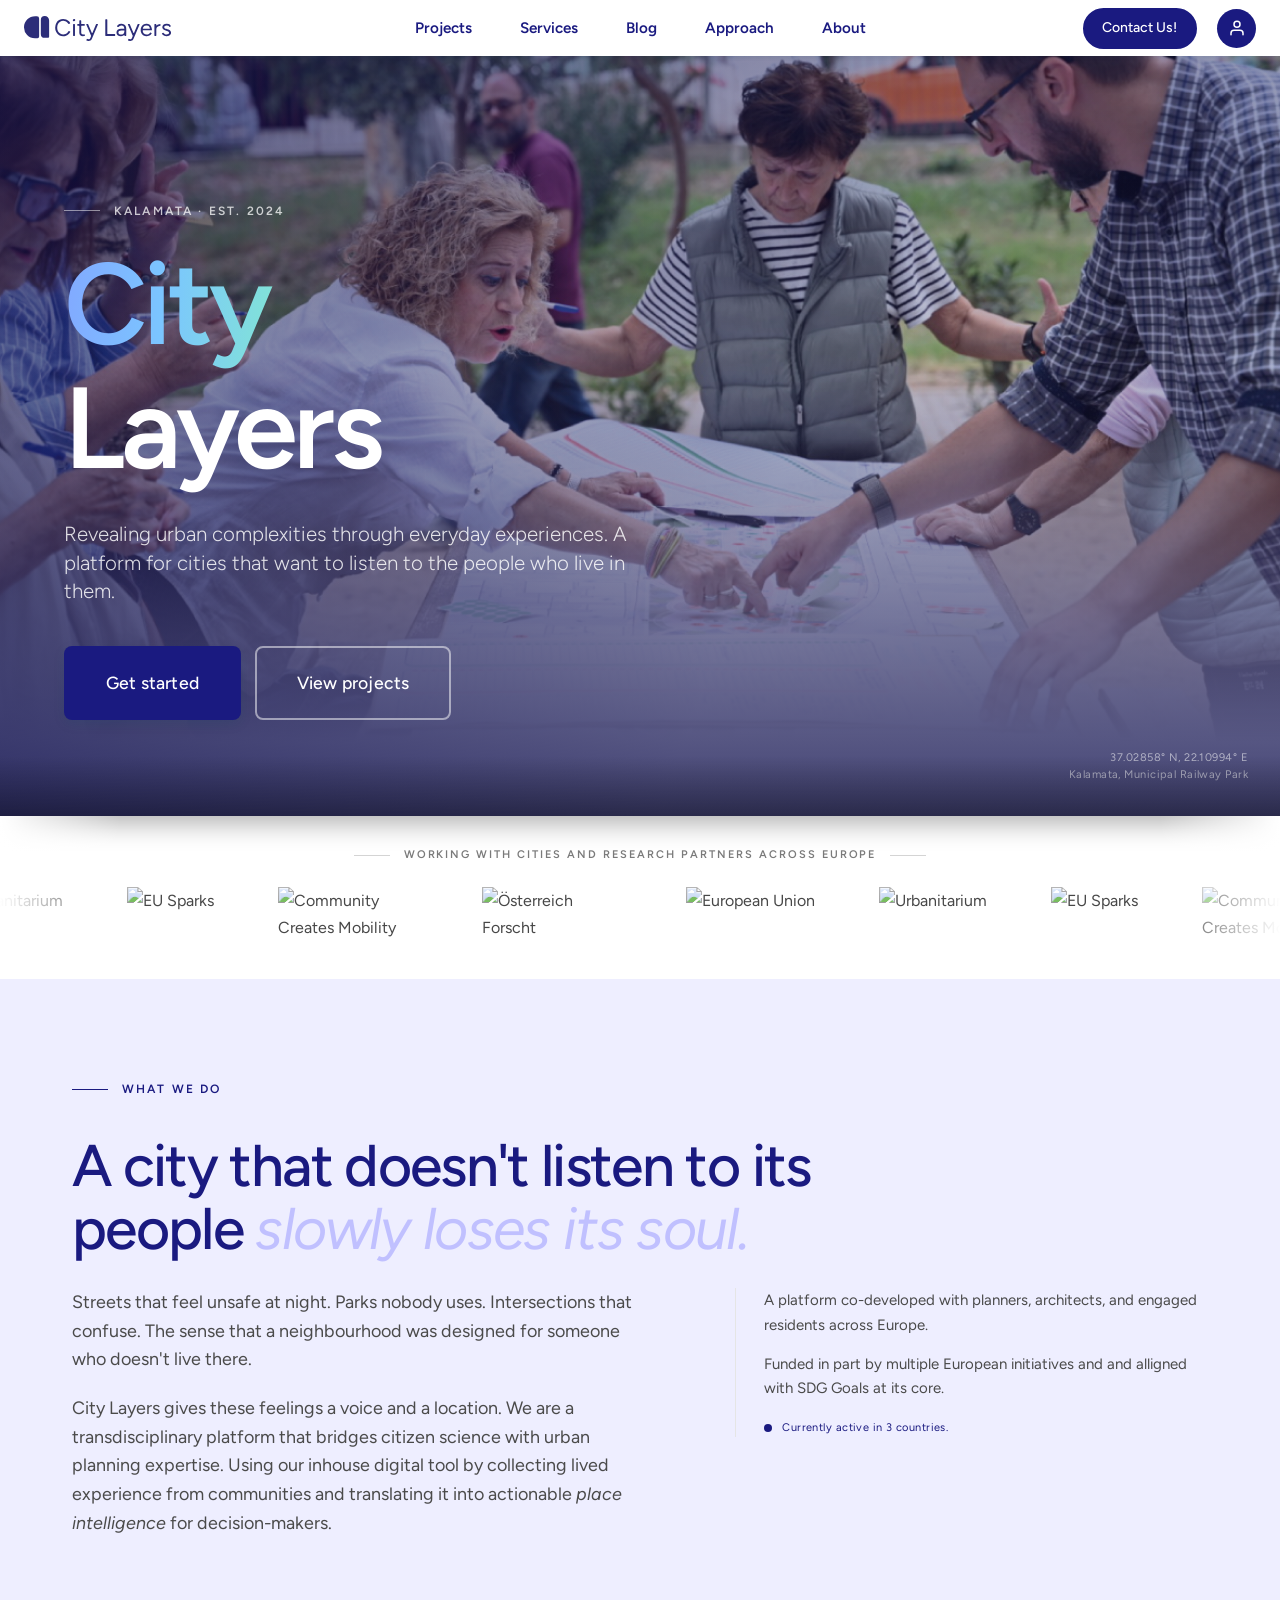
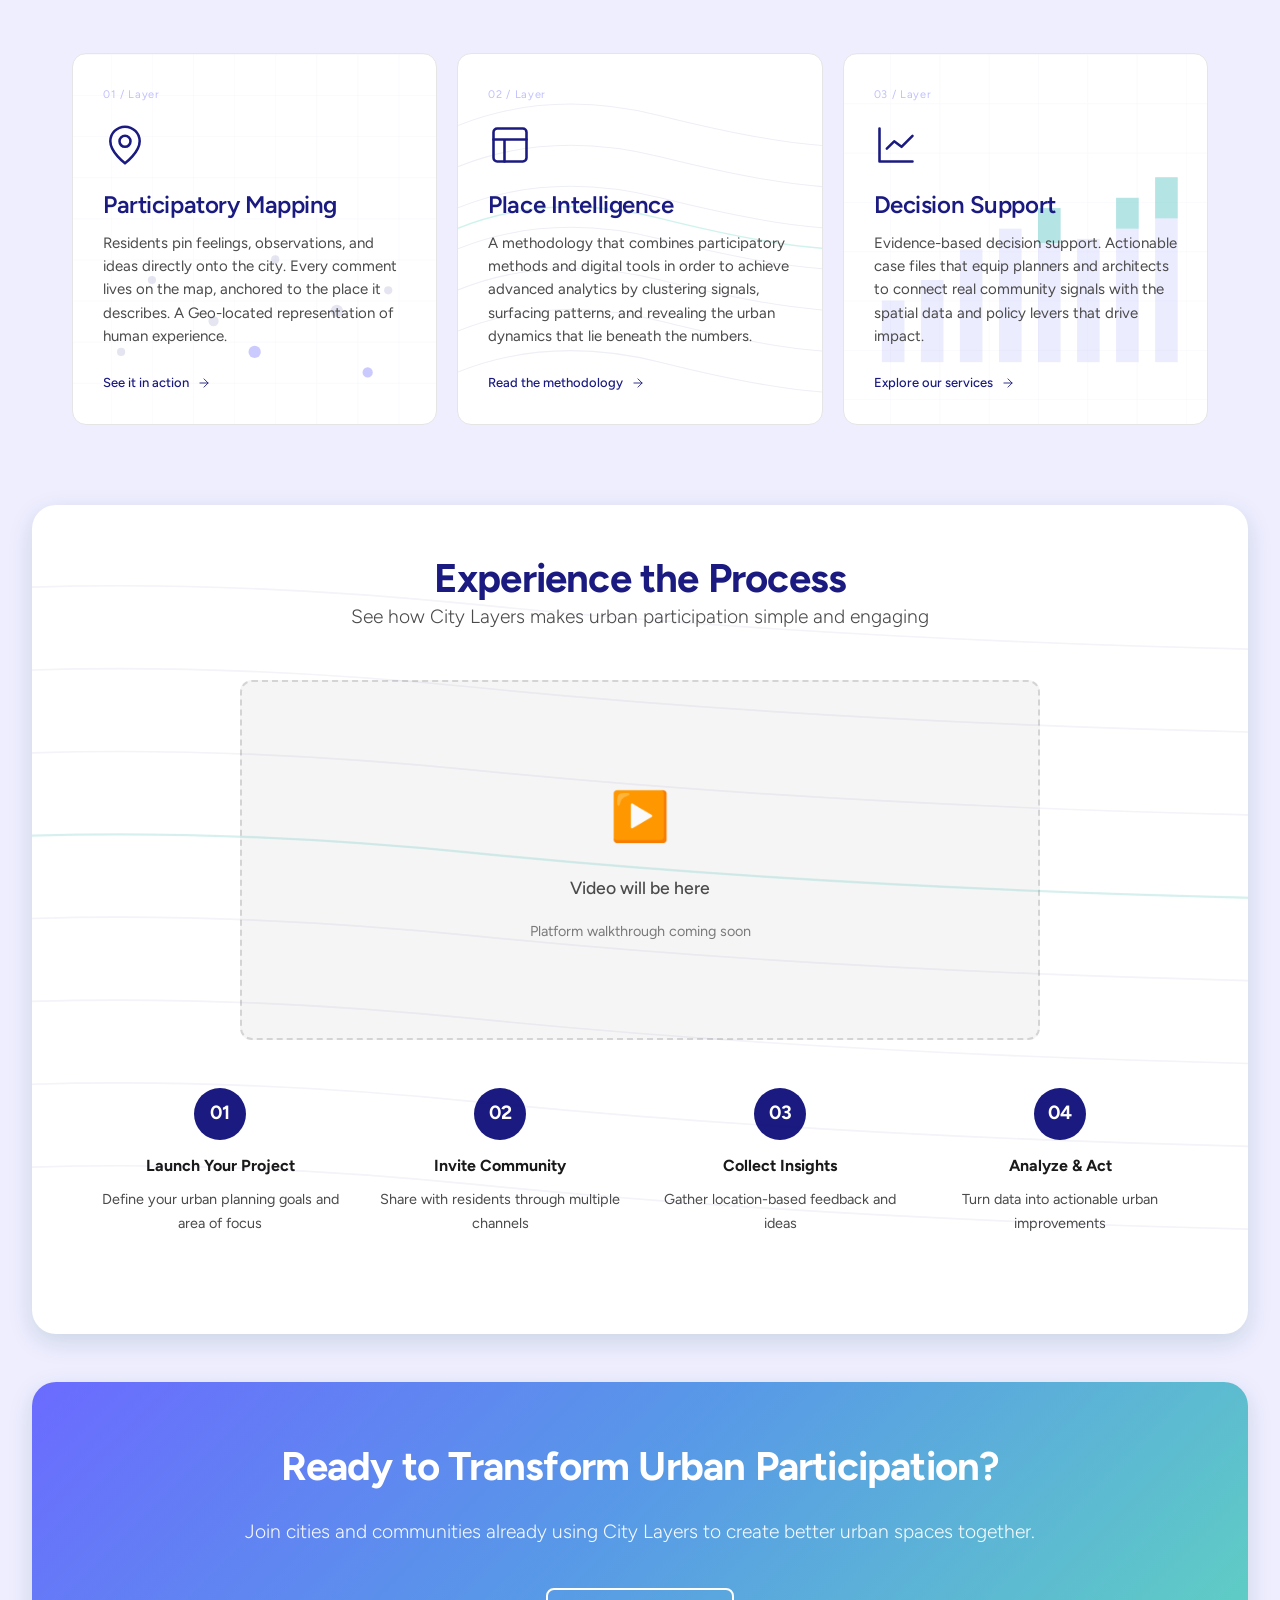
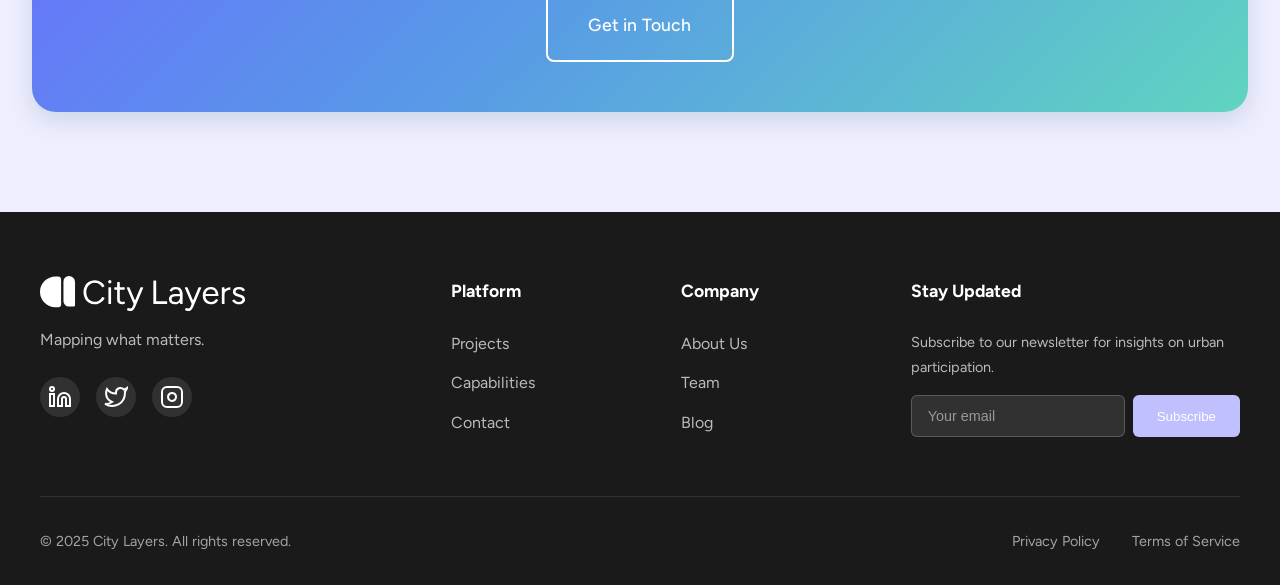
==== index.html @ f7089049 "Static build snapshot" ====
<!DOCTYPE html><html lang="en" data-astro-cid-sckkx6r4> <head><meta charset="UTF-8"><meta name="viewport" content="width=device-width, initial-scale=1.0"><title>City Layers - Inclusive Urban Participation Platform.</title><link rel="stylesheet" href="/styles.css"><link rel="stylesheet" href="/pages.css"><link href="https://fonts.googleapis.com/css2?family=Figtree:wght@300;400;500;600;700;800&family=Space+Grotesk:wght@300;400;500;600;700&display=swap" rel="stylesheet"><style>.floating-buttons[data-astro-cid-sckkx6r4]{position:fixed;top:.5rem;right:1.5rem;display:flex;gap:20px;align-items:center;z-index:1001}.floating-contact[data-astro-cid-sckkx6r4]{background:#1a1a80;color:#fff;padding:.4rem 1.1rem;border-radius:999px;font-size:.875rem;font-weight:500;text-decoration:none;border:2px solid #1A1A80;transition:all .2s ease}.floating-contact[data-astro-cid-sckkx6r4]:hover{background:#fff;color:#1a1a80;border-color:#fff;box-shadow:0 4px 15px #0000004d}.floating-login[data-astro-cid-sckkx6r4]{background:#1a1a80;color:#fff;width:39px;height:39px;border-radius:50%;text-decoration:none;border:none;transition:all .2s ease;display:flex;align-items:center;justify-content:center;font-weight:700;font-size:.75rem}.floating-login[data-astro-cid-sckkx6r4]:hover{background:#fff;color:#1a1a80;border-color:#fff;box-shadow:0 4px 15px #0000004d}
</style>
<link rel="stylesheet" href="/_astro/index@_@astro.CJyOsJvT.css"></head> <body data-astro-cid-sckkx6r4> <nav class="nav" data-astro-cid-sckkx6r4> <div class="nav-container" data-astro-cid-sckkx6r4> <a href="/" class="logo" data-astro-cid-sckkx6r4> <img src="/logo.svg" alt="City Layers" class="logo-img" data-astro-cid-sckkx6r4> </a> <ul class="nav-menu" id="navMenu" data-astro-cid-sckkx6r4> <li data-astro-cid-sckkx6r4><a href="/projects" class="nav-link " data-astro-cid-sckkx6r4>Projects</a></li> <li data-astro-cid-sckkx6r4><a href="/services" class="nav-link " data-astro-cid-sckkx6r4>Services</a></li> <li data-astro-cid-sckkx6r4><a href="/blog" class="nav-link " data-astro-cid-sckkx6r4>Blog</a></li> <li data-astro-cid-sckkx6r4><a href="/approach" class="nav-link " data-astro-cid-sckkx6r4>Approach</a></li> <li data-astro-cid-sckkx6r4><a href="/about" class="nav-link " data-astro-cid-sckkx6r4>About</a></li> </ul> <button class="nav-toggle" id="navToggle" data-astro-cid-sckkx6r4> <span data-astro-cid-sckkx6r4></span> <span data-astro-cid-sckkx6r4></span> <span data-astro-cid-sckkx6r4></span> </button> </div> </nav>  <section class="hero" id="hero" data-astro-cid-j7pv25f6> <div class="hero-image" data-astro-cid-j7pv25f6></div> <div class="container hero-content" data-astro-cid-j7pv25f6> <div class="hero-eyebrow" data-astro-cid-j7pv25f6>Kalamata · est. 2024</div> <h1 class="hero-title" data-astro-cid-j7pv25f6> <span class="rotor" data-astro-cid-j7pv25f6><span id="rotor-word" class="word" data-astro-cid-j7pv25f6>City</span></span><br data-astro-cid-j7pv25f6>
Layers
</h1> <p class="hero-subtitle" data-astro-cid-j7pv25f6>Revealing urban complexities through everyday experiences. A platform for cities that want to listen to the people who live in them.</p> <div class="hero-cta" data-astro-cid-j7pv25f6> <a href="/contact" class="btn btn-primary btn-large" data-astro-cid-j7pv25f6>Get started</a> <a href="/projects" class="btn btn-outline-light btn-large" data-astro-cid-j7pv25f6>View projects</a> </div> </div> <div class="hero-meta" data-astro-cid-j7pv25f6>
37.02858° N, 22.10994° E<br data-astro-cid-j7pv25f6>
Kalamata, Municipal Railway Park
</div> </section> <section class="partners" data-astro-cid-j7pv25f6> <div class="partner-eyebrow" data-astro-cid-j7pv25f6> <span data-astro-cid-j7pv25f6>Working with cities and research partners across Europe</span> </div> <div class="partners-rail" id="partners-rail" data-astro-cid-j7pv25f6> <img class="partner-logo" src="http://localhost:8055/assets/45be767a-5a0b-498d-b910-82ad31ec4ecc" alt="Urbanitarium" data-astro-cid-j7pv25f6><img class="partner-logo" src="http://localhost:8055/assets/c695bc08-9dfa-4fac-bb6e-caa198f8ea85" alt="EU Sparks" data-astro-cid-j7pv25f6><img class="partner-logo" src="http://localhost:8055/assets/d2e82483-9597-4d52-9862-944a1853c120" alt="Community Creates Mobility" data-astro-cid-j7pv25f6><img class="partner-logo" src="http://localhost:8055/assets/582a3b43-7574-44ae-8637-b96ba723b3f2" alt="Österreich Forscht" data-astro-cid-j7pv25f6><img class="partner-logo" src="http://localhost:8055/assets/dfc9af5e-44fe-40d9-9ceb-de7be4818f11" alt="European Union" data-astro-cid-j7pv25f6><img class="partner-logo" src="http://localhost:8055/assets/45be767a-5a0b-498d-b910-82ad31ec4ecc" alt="Urbanitarium" data-astro-cid-j7pv25f6><img class="partner-logo" src="http://localhost:8055/assets/c695bc08-9dfa-4fac-bb6e-caa198f8ea85" alt="EU Sparks" data-astro-cid-j7pv25f6><img class="partner-logo" src="http://localhost:8055/assets/d2e82483-9597-4d52-9862-944a1853c120" alt="Community Creates Mobility" data-astro-cid-j7pv25f6><img class="partner-logo" src="http://localhost:8055/assets/582a3b43-7574-44ae-8637-b96ba723b3f2" alt="Österreich Forscht" data-astro-cid-j7pv25f6><img class="partner-logo" src="http://localhost:8055/assets/dfc9af5e-44fe-40d9-9ceb-de7be4818f11" alt="European Union" data-astro-cid-j7pv25f6><img class="partner-logo" src="http://localhost:8055/assets/45be767a-5a0b-498d-b910-82ad31ec4ecc" alt="Urbanitarium" data-astro-cid-j7pv25f6><img class="partner-logo" src="http://localhost:8055/assets/c695bc08-9dfa-4fac-bb6e-caa198f8ea85" alt="EU Sparks" data-astro-cid-j7pv25f6><img class="partner-logo" src="http://localhost:8055/assets/d2e82483-9597-4d52-9862-944a1853c120" alt="Community Creates Mobility" data-astro-cid-j7pv25f6><img class="partner-logo" src="http://localhost:8055/assets/582a3b43-7574-44ae-8637-b96ba723b3f2" alt="Österreich Forscht" data-astro-cid-j7pv25f6><img class="partner-logo" src="http://localhost:8055/assets/dfc9af5e-44fe-40d9-9ceb-de7be4818f11" alt="European Union" data-astro-cid-j7pv25f6><img class="partner-logo" src="http://localhost:8055/assets/45be767a-5a0b-498d-b910-82ad31ec4ecc" alt="Urbanitarium" data-astro-cid-j7pv25f6><img class="partner-logo" src="http://localhost:8055/assets/c695bc08-9dfa-4fac-bb6e-caa198f8ea85" alt="EU Sparks" data-astro-cid-j7pv25f6><img class="partner-logo" src="http://localhost:8055/assets/d2e82483-9597-4d52-9862-944a1853c120" alt="Community Creates Mobility" data-astro-cid-j7pv25f6><img class="partner-logo" src="http://localhost:8055/assets/582a3b43-7574-44ae-8637-b96ba723b3f2" alt="Österreich Forscht" data-astro-cid-j7pv25f6><img class="partner-logo" src="http://localhost:8055/assets/dfc9af5e-44fe-40d9-9ceb-de7be4818f11" alt="European Union" data-astro-cid-j7pv25f6> </div> </section> <section class="what-we-do" data-astro-cid-j7pv25f6> <div class="container" data-astro-cid-j7pv25f6> <div class="wwd-eyebrow" data-astro-cid-j7pv25f6>What we do</div> <h2 class="wwd-headline" data-astro-cid-j7pv25f6>A city that doesn't listen to its people <em data-astro-cid-j7pv25f6>slowly loses its soul.</em></h2> <div class="wwd-grid" data-astro-cid-j7pv25f6> <div data-astro-cid-j7pv25f6> <p class="wwd-lede" data-astro-cid-j7pv25f6>Streets that feel unsafe at night. Parks nobody uses. Intersections that confuse. The sense that a neighbourhood was designed for someone who doesn't live there.</p> <p class="wwd-lede" data-astro-cid-j7pv25f6>City Layers gives these feelings a voice and a location. We are a transdisciplinary platform that bridges citizen science with urban planning expertise. Using our inhouse digital tool by collecting lived experience from communities and translating it into actionable <em data-astro-cid-j7pv25f6>place intelligence</em> for decision-makers.</p> </div> <aside class="wwd-aside" data-astro-cid-j7pv25f6> <p data-astro-cid-j7pv25f6>A platform co-developed with planners, architects, and engaged residents across Europe.</p> <p data-astro-cid-j7pv25f6>Funded in part by multiple European initiatives and and alligned with SDG Goals at its core.</p> <div class="wwd-pin-row" data-astro-cid-j7pv25f6> <span class="wwd-pin-dot" data-astro-cid-j7pv25f6></span>
Currently active in 3 countries.
</div> </aside> </div> <div class="capabilities" data-astro-cid-j7pv25f6> <article class="cap" data-astro-cid-j7pv25f6> <div class="cap-bg" data-astro-cid-j7pv25f6> <svg viewBox="0 0 360 360" preserveAspectRatio="xMidYMid slice" data-astro-cid-j7pv25f6> <defs data-astro-cid-j7pv25f6> <pattern id="cap1-grid" width="40" height="40" patternUnits="userSpaceOnUse" data-astro-cid-j7pv25f6> <path d="M 40 0 L 0 0 0 40" fill="none" stroke="rgba(26,26,128,0.06)" stroke-width="1" data-astro-cid-j7pv25f6></path> </pattern> </defs> <rect width="360" height="360" fill="url(#cap1-grid)" data-astro-cid-j7pv25f6></rect> <g fill="rgba(26,26,128,0.16)" data-astro-cid-j7pv25f6> <circle cx="80" cy="220" r="4" data-astro-cid-j7pv25f6></circle> <circle cx="140" cy="260" r="5" data-astro-cid-j7pv25f6></circle> <circle cx="200" cy="200" r="4" data-astro-cid-j7pv25f6></circle> <circle cx="260" cy="250" r="6" data-astro-cid-j7pv25f6></circle> <circle cx="310" cy="230" r="4" data-astro-cid-j7pv25f6></circle> <circle cx="50" cy="290" r="4" data-astro-cid-j7pv25f6></circle> </g> <g fill="rgba(107,107,255,0.5)" data-astro-cid-j7pv25f6> <circle cx="180" cy="290" r="6" data-astro-cid-j7pv25f6></circle> <circle cx="290" cy="310" r="5" data-astro-cid-j7pv25f6></circle> </g> </svg> </div> <div class="cap-num" data-astro-cid-j7pv25f6>01 / Layer</div> <svg class="cap-icon" viewBox="0 0 24 24" fill="none" stroke="currentColor" stroke-width="1.4" stroke-linecap="round" stroke-linejoin="round" data-astro-cid-j7pv25f6> <circle cx="12" cy="10" r="3" data-astro-cid-j7pv25f6></circle> <path d="M12 2a8 8 0 0 0-8 8c0 6 8 12 8 12s8-6 8-12a8 8 0 0 0-8-8z" data-astro-cid-j7pv25f6></path> </svg> <h3 class="cap-title" data-astro-cid-j7pv25f6>Participatory Mapping</h3> <p class="cap-body" data-astro-cid-j7pv25f6>Residents pin feelings, observations, and ideas directly onto the city. Every comment lives on the map, anchored to the place it describes. A Geo-located representation of human experience.</p> <a href="/projects" class="cap-link" data-astro-cid-j7pv25f6>See it in action
<svg viewBox="0 0 24 24" fill="none" stroke="currentColor" stroke-width="1.5" stroke-linecap="round" stroke-linejoin="round" data-astro-cid-j7pv25f6><line x1="5" y1="12" x2="19" y2="12" data-astro-cid-j7pv25f6></line><polyline points="12 5 19 12 12 19" data-astro-cid-j7pv25f6></polyline></svg> </a> </article> <article class="cap" data-astro-cid-j7pv25f6> <div class="cap-bg" data-astro-cid-j7pv25f6> <svg viewBox="0 0 360 360" preserveAspectRatio="xMidYMid slice" data-astro-cid-j7pv25f6> <g fill="none" stroke="rgba(26,26,128,0.10)" stroke-width="1" data-astro-cid-j7pv25f6> <path d="M -20 80 Q 80 30 200 60 T 380 90" data-astro-cid-j7pv25f6></path> <path d="M -20 120 Q 80 70 200 100 T 380 130" data-astro-cid-j7pv25f6></path> <path d="M -20 160 Q 80 110 200 140 T 380 170" data-astro-cid-j7pv25f6></path> <path d="M -20 200 Q 80 150 200 180 T 380 210" data-astro-cid-j7pv25f6></path> <path d="M -20 240 Q 80 190 200 220 T 380 250" data-astro-cid-j7pv25f6></path> <path d="M -20 280 Q 80 230 200 260 T 380 290" data-astro-cid-j7pv25f6></path> <path d="M -20 320 Q 80 270 200 300 T 380 330" data-astro-cid-j7pv25f6></path> </g> <g fill="none" stroke="rgba(96,212,192,0.42)" stroke-width="1.4" data-astro-cid-j7pv25f6> <path d="M -20 180 Q 80 130 200 160 T 380 190" data-astro-cid-j7pv25f6></path> </g> </svg> </div> <div class="cap-num" data-astro-cid-j7pv25f6>02 / Layer</div> <svg class="cap-icon" viewBox="0 0 24 24" fill="none" stroke="currentColor" stroke-width="1.4" stroke-linecap="round" stroke-linejoin="round" data-astro-cid-j7pv25f6> <rect x="3" y="3" width="18" height="18" rx="2" data-astro-cid-j7pv25f6></rect> <path d="M3 9h18M9 21V9" data-astro-cid-j7pv25f6></path> </svg> <h3 class="cap-title" data-astro-cid-j7pv25f6>Place Intelligence</h3> <p class="cap-body" data-astro-cid-j7pv25f6>A methodology that combines participatory methods and digital tools in order to achieve advanced analytics by clustering signals, surfacing patterns, and revealing the urban dynamics that lie beneath the numbers.</p> <a href="/approach" class="cap-link" data-astro-cid-j7pv25f6>Read the methodology
<svg viewBox="0 0 24 24" fill="none" stroke="currentColor" stroke-width="1.5" stroke-linecap="round" stroke-linejoin="round" data-astro-cid-j7pv25f6><line x1="5" y1="12" x2="19" y2="12" data-astro-cid-j7pv25f6></line><polyline points="12 5 19 12 12 19" data-astro-cid-j7pv25f6></polyline></svg> </a> </article> <article class="cap" data-astro-cid-j7pv25f6> <div class="cap-bg" data-astro-cid-j7pv25f6> <svg viewBox="0 0 360 360" preserveAspectRatio="xMidYMid slice" data-astro-cid-j7pv25f6> <defs data-astro-cid-j7pv25f6> <pattern id="cap3-grid" width="48" height="48" patternUnits="userSpaceOnUse" data-astro-cid-j7pv25f6> <path d="M 48 0 L 0 0 0 48" fill="none" stroke="rgba(26,26,128,0.06)" stroke-width="1" data-astro-cid-j7pv25f6></path> </pattern> </defs> <rect width="360" height="360" fill="url(#cap3-grid)" data-astro-cid-j7pv25f6></rect> <g fill="rgba(107,107,255,0.18)" data-astro-cid-j7pv25f6> <rect x="40" y="240" width="22" height="60" data-astro-cid-j7pv25f6></rect> <rect x="78" y="220" width="22" height="80" data-astro-cid-j7pv25f6></rect> <rect x="116" y="190" width="22" height="110" data-astro-cid-j7pv25f6></rect> <rect x="154" y="170" width="22" height="130" data-astro-cid-j7pv25f6></rect> <rect x="192" y="150" width="22" height="150" data-astro-cid-j7pv25f6></rect> <rect x="230" y="180" width="22" height="120" data-astro-cid-j7pv25f6></rect> <rect x="268" y="140" width="22" height="160" data-astro-cid-j7pv25f6></rect> <rect x="306" y="120" width="22" height="180" data-astro-cid-j7pv25f6></rect> </g> <g fill="rgba(96,212,192,0.6)" data-astro-cid-j7pv25f6> <rect x="306" y="120" width="22" height="40" data-astro-cid-j7pv25f6></rect> <rect x="268" y="140" width="22" height="30" data-astro-cid-j7pv25f6></rect> <rect x="192" y="150" width="22" height="34" data-astro-cid-j7pv25f6></rect> </g> </svg> </div> <div class="cap-num" data-astro-cid-j7pv25f6>03 / Layer</div> <svg class="cap-icon" viewBox="0 0 24 24" fill="none" stroke="currentColor" stroke-width="1.4" stroke-linecap="round" stroke-linejoin="round" data-astro-cid-j7pv25f6> <path d="M3 3v18h18" data-astro-cid-j7pv25f6></path> <polyline points="7 14 11 10 15 13 21 7" data-astro-cid-j7pv25f6></polyline> </svg> <h3 class="cap-title" data-astro-cid-j7pv25f6>Decision Support</h3> <p class="cap-body" data-astro-cid-j7pv25f6>Evidence-based decision support. Actionable case files that equip planners and architects to connect real community signals with the spatial data and policy levers that drive impact.</p> <a href="/services" class="cap-link" data-astro-cid-j7pv25f6>Explore our services
<svg viewBox="0 0 24 24" fill="none" stroke="currentColor" stroke-width="1.5" stroke-linecap="round" stroke-linejoin="round" data-astro-cid-j7pv25f6><line x1="5" y1="12" x2="19" y2="12" data-astro-cid-j7pv25f6></line><polyline points="12 5 19 12 12 19" data-astro-cid-j7pv25f6></polyline></svg> </a> </article> </div> </div> </section> <section class="demo-section" style="position: relative; overflow: hidden;" data-astro-cid-j7pv25f6> <svg style="position: absolute; inset: 0; width: 100%; height: 100%; pointer-events: none; opacity: 0.5;" viewBox="0 0 1200 500" preserveAspectRatio="xMidYMid slice" data-astro-cid-j7pv25f6> <g fill="none" stroke="rgba(26,26,128,0.10)" stroke-width="1" data-astro-cid-j7pv25f6> <path d="M -20 80 Q 200 30 500 60 T 1220 90" data-astro-cid-j7pv25f6></path> <path d="M -20 130 Q 200 80 500 110 T 1220 140" data-astro-cid-j7pv25f6></path> <path d="M -20 180 Q 200 130 500 160 T 1220 190" data-astro-cid-j7pv25f6></path> <path d="M -20 230 Q 200 180 500 210 T 1220 240" data-astro-cid-j7pv25f6></path> <path d="M -20 280 Q 200 230 500 260 T 1220 290" data-astro-cid-j7pv25f6></path> <path d="M -20 330 Q 200 280 500 310 T 1220 340" data-astro-cid-j7pv25f6></path> <path d="M -20 380 Q 200 330 500 360 T 1220 390" data-astro-cid-j7pv25f6></path> <path d="M -20 430 Q 200 380 500 410 T 1220 440" data-astro-cid-j7pv25f6></path> </g> <g fill="none" stroke="rgba(96,212,192,0.42)" stroke-width="1.4" data-astro-cid-j7pv25f6> <path d="M -20 230 Q 200 180 500 210 T 1220 240" data-astro-cid-j7pv25f6></path> </g> </svg> <div class="container" data-astro-cid-j7pv25f6> <div style="text-align: center; margin-bottom: 3rem;" data-astro-cid-j7pv25f6> <h2 class="section-title" data-astro-cid-j7pv25f6>Experience the Process</h2> <p class="section-description" data-astro-cid-j7pv25f6>See how City Layers makes urban participation simple and engaging</p> </div> <div style="
            width: 100%;
            max-width: 800px;
            margin: 0 auto 3rem;
            min-height: 360px;
            background: var(--gray-100, #f0f0f0);
            border-radius: 12px;
            display: flex;
            flex-direction: column;
            align-items: center;
            justify-content: center;
            border: 2px dashed var(--gray-300, #ccc);
            gap: 1rem;
        " data-astro-cid-j7pv25f6> <div style="font-size: 3rem;" data-astro-cid-j7pv25f6>▶️</div> <p style="font-size: 1.1rem; font-weight: 500; color: var(--text-medium, #666);" data-astro-cid-j7pv25f6>Video will be here</p> <p style="font-size: 0.9rem; color: var(--text-light, #999);" data-astro-cid-j7pv25f6>Platform walkthrough coming soon</p> </div> <div style="display: grid; grid-template-columns: repeat(4, 1fr); gap: 2rem; margin-bottom: 3rem;" data-astro-cid-j7pv25f6> <div style="text-align: center;" data-astro-cid-j7pv25f6> <div style="width: 52px; height: 52px; border-radius: 50%; background: var(--primary-color); color: white; display: flex; align-items: center; justify-content: center; font-size: 1.2rem; font-weight: 700; margin: 0 auto 0.75rem;" data-astro-cid-j7pv25f6>01</div> <strong data-astro-cid-j7pv25f6>Launch Your Project</strong> <p style="font-size: 0.9rem; margin-top: 0.5rem; color: var(--text-medium, #666);" data-astro-cid-j7pv25f6>Define your urban planning goals and area of focus</p> </div> <div style="text-align: center;" data-astro-cid-j7pv25f6> <div style="width: 52px; height: 52px; border-radius: 50%; background: var(--primary-color); color: white; display: flex; align-items: center; justify-content: center; font-size: 1.2rem; font-weight: 700; margin: 0 auto 0.75rem;" data-astro-cid-j7pv25f6>02</div> <strong data-astro-cid-j7pv25f6>Invite Community</strong> <p style="font-size: 0.9rem; margin-top: 0.5rem; color: var(--text-medium, #666);" data-astro-cid-j7pv25f6>Share with residents through multiple channels</p> </div> <div style="text-align: center;" data-astro-cid-j7pv25f6> <div style="width: 52px; height: 52px; border-radius: 50%; background: var(--primary-color); color: white; display: flex; align-items: center; justify-content: center; font-size: 1.2rem; font-weight: 700; margin: 0 auto 0.75rem;" data-astro-cid-j7pv25f6>03</div> <strong data-astro-cid-j7pv25f6>Collect Insights</strong> <p style="font-size: 0.9rem; margin-top: 0.5rem; color: var(--text-medium, #666);" data-astro-cid-j7pv25f6>Gather location-based feedback and ideas</p> </div> <div style="text-align: center;" data-astro-cid-j7pv25f6> <div style="width: 52px; height: 52px; border-radius: 50%; background: var(--primary-color); color: white; display: flex; align-items: center; justify-content: center; font-size: 1.2rem; font-weight: 700; margin: 0 auto 0.75rem;" data-astro-cid-j7pv25f6>04</div> <strong data-astro-cid-j7pv25f6>Analyze & Act</strong> <p style="font-size: 0.9rem; margin-top: 0.5rem; color: var(--text-medium, #666);" data-astro-cid-j7pv25f6>Turn data into actionable urban improvements</p> </div> </div> </div> </section> <section class="cta-section" data-astro-cid-j7pv25f6> <div class="container" data-astro-cid-j7pv25f6> <h2 data-astro-cid-j7pv25f6>Ready to Transform Urban Participation?</h2> <p data-astro-cid-j7pv25f6>Join cities and communities already using City Layers to create better urban spaces together.</p> <div class="cta-buttons" data-astro-cid-j7pv25f6> <a href="/contact" class="btn btn-outline btn-large" data-astro-cid-j7pv25f6>Get in Touch</a> </div> </div> </section>  <footer class="footer" data-astro-cid-sckkx6r4> <div class="footer-container" data-astro-cid-sckkx6r4> <div class="footer-column" data-astro-cid-sckkx6r4> <div class="footer-logo" data-astro-cid-sckkx6r4> <img src="/logo.svg" class="footer-logo-img" data-astro-cid-sckkx6r4> </div> <p class="footer-description" data-astro-cid-sckkx6r4>Mapping what matters.</p> <div class="social-links" data-astro-cid-sckkx6r4> <a href="#" class="social-link" aria-label="LinkedIn" data-astro-cid-sckkx6r4><svg width="24" height="24" viewBox="0 0 24 24" fill="none" stroke="currentColor" stroke-width="2" data-astro-cid-sckkx6r4><path d="M16 8a6 6 0 0 1 6 6v7h-4v-7a2 2 0 0 0-2-2 2 2 0 0 0-2 2v7h-4v-7a6 6 0 0 1 6-6z" data-astro-cid-sckkx6r4></path><rect x="2" y="9" width="4" height="12" data-astro-cid-sckkx6r4></rect><circle cx="4" cy="4" r="2" data-astro-cid-sckkx6r4></circle></svg></a> <a href="#" class="social-link" aria-label="Twitter" data-astro-cid-sckkx6r4><svg width="24" height="24" viewBox="0 0 24 24" fill="none" stroke="currentColor" stroke-width="2" data-astro-cid-sckkx6r4><path d="M23 3a10.9 10.9 0 0 1-3.14 1.53 4.48 4.48 0 0 0-7.86 3v1A10.66 10.66 0 0 1 3 4s-4 9 5 13a11.64 11.64 0 0 1-7 2c9 5 20 0 20-11.5a4.5 4.5 0 0 0-.08-.83A7.72 7.72 0 0 0 23 3z" data-astro-cid-sckkx6r4></path></svg></a> <a href="#" class="social-link" aria-label="Instagram" data-astro-cid-sckkx6r4><svg width="24" height="24" viewBox="0 0 24 24" fill="none" stroke="currentColor" stroke-width="2" data-astro-cid-sckkx6r4><rect x="2" y="2" width="20" height="20" rx="5" ry="5" data-astro-cid-sckkx6r4></rect><path d="M16 11.37A4 4 0 1 1 12.63 8 4 4 0 0 1 16 11.37z" data-astro-cid-sckkx6r4></path><line x1="17.5" y1="6.5" x2="17.51" y2="6.5" data-astro-cid-sckkx6r4></line></svg></a> </div> </div> <div class="footer-column" data-astro-cid-sckkx6r4> <h4 data-astro-cid-sckkx6r4>Platform</h4> <ul class="footer-links" data-astro-cid-sckkx6r4> <li data-astro-cid-sckkx6r4><a href="/projects" data-astro-cid-sckkx6r4>Projects</a></li> <li data-astro-cid-sckkx6r4><a href="/capabilities" data-astro-cid-sckkx6r4>Capabilities</a></li> <li data-astro-cid-sckkx6r4><a href="/contact" data-astro-cid-sckkx6r4>Contact</a></li> </ul> </div> <div class="footer-column" data-astro-cid-sckkx6r4> <h4 data-astro-cid-sckkx6r4>Company</h4> <ul class="footer-links" data-astro-cid-sckkx6r4> <li data-astro-cid-sckkx6r4><a href="/about" data-astro-cid-sckkx6r4>About Us</a></li> <li data-astro-cid-sckkx6r4><a href="/about#team" data-astro-cid-sckkx6r4>Team</a></li> <li data-astro-cid-sckkx6r4><a href="/blog" data-astro-cid-sckkx6r4>Blog</a></li> </ul> </div> <div class="footer-column" data-astro-cid-sckkx6r4> <h4 data-astro-cid-sckkx6r4>Stay Updated</h4> <p class="footer-newsletter-text" data-astro-cid-sckkx6r4>Subscribe to our newsletter for insights on urban participation.</p> <form class="newsletter-form" data-astro-cid-sckkx6r4> <input type="email" placeholder="Your email" class="newsletter-input" data-astro-cid-sckkx6r4> <button type="submit" class="newsletter-btn" data-astro-cid-sckkx6r4>Subscribe</button> </form> </div> </div> <div class="footer-bottom" data-astro-cid-sckkx6r4> <p data-astro-cid-sckkx6r4>&copy; 2025 City Layers. All rights reserved.</p> <div class="footer-legal" data-astro-cid-sckkx6r4> <a href="#" data-astro-cid-sckkx6r4>Privacy Policy</a> <a href="#" data-astro-cid-sckkx6r4>Terms of Service</a> </div> </div> </footer> <script src="/script.js"></script> <!-- Floating Contact Button & Login --> <div class="floating-buttons" data-astro-cid-sckkx6r4> <a href="/contact" class="floating-contact" data-astro-cid-sckkx6r4>Contact Us!</a> <a href="https://campaigns.citylayers.eu/" class="floating-login" title="Client Login" target="_blank" rel="noopener noreferrer" data-astro-cid-sckkx6r4> <svg xmlns="http://www.w3.org/2000/svg" width="18" height="18" viewBox="0 0 24 24" fill="none" stroke="currentColor" stroke-width="2" stroke-linecap="round" stroke-linejoin="round" data-astro-cid-sckkx6r4> <path d="M20 21v-2a4 4 0 0 0-4-4H8a4 4 0 0 0-4 4v2" data-astro-cid-sckkx6r4></path> <circle cx="12" cy="7" r="4" data-astro-cid-sckkx6r4></circle> </svg> </a> </div>  </body></html>  <script>
/* ── Partners marquee ───────────────────────────────────── */
window.addEventListener('load', () => {
    const rail = document.getElementById('partners-rail');
    if (!rail) return;

    const oneSet = rail.scrollWidth / 4;
    let pos = 0;
    const speed = 0.5;

    function tick() {
        pos += speed;
        if (pos >= oneSet) {
            pos = 0;
        }
        rail.style.transform = `translateX(-${pos}px)`;
        requestAnimationFrame(tick);
    }

    requestAnimationFrame(tick);
});

/* ── Rotating word ──────────────────────────────────────── */
const WORDS = ['City', 'Mobility', 'Noise', 'Safety', 'Nature', 'Experience'];
let idx = 0;

setInterval(() => {
    const el = document.getElementById('rotor-word');
    if (!el) return;

    el.classList.add('out');

    setTimeout(() => {
        idx = (idx + 1) % WORDS.length;
        el.textContent = WORDS[idx];
        el.classList.remove('out');
        el.classList.add('in');
        requestAnimationFrame(() => requestAnimationFrame(() => {
            el.classList.remove('in');
        }));
    }, 600);
}, 1800);
</script>
---- styles.css ----
:root {
    --primary-color: #1A1A80;
    --primary-light: #C0C0FF;
    --primary-dark: #1A1A80;
    --accent-teal: #60D4C0;
    --accent-orange: #E05578;
    --text-dark: #1a1a1a;
    --text-medium: #4a4a4a;
    --text-light: #7a7a7a;
    --bg-gradient-start: #EEEEFF;
    --bg-gradient-end: #EEEEFF;
    --white: #ffffff;
    --gray-50: #fafafa;
    --gray-100: #f5f5f5;
    --gray-200: #e5e5e5;
    --gray-300: #d4d4d4;
    --shadow-sm: 0 2px 4px rgba(1, 71, 81, 0.08);
    --shadow-md: 0 4px 12px rgba(1, 71, 81, 0.12);
    --shadow-lg: 0 8px 24px rgba(1, 71, 81, 0.15);
    --transition: all 0.3s cubic-bezier(0.4, 0, 0.2, 1);
    --font-figtree: 'Figtree', sans-serif;
    --font-space-grotesk: 'Space Grotesk', sans-serif;
}

* {
    margin: 0;
    padding: 0;
    box-sizing: border-box;
}

html {
    scroll-behavior: smooth;
}

body {
    font-family: var(--font-figtree), var(--font-space-grotesk), sans-serif;
    color: var(--text-dark);
    line-height: 1.7;
    background: linear-gradient(135deg, var(--bg-gradient-start) 0%, var(--bg-gradient-end) 100%);
    min-height: 100vh;
    overflow-x: hidden;
}

.container {
    max-width: 1200px;
    margin: 0 auto;
    padding: 0 2rem;
}

/* ── Navigation ─────────────────────────────────────────── */
.nav {
    position: sticky;
    top: 0;
    width: 100%;
    height: 56px;
    background: #ffffff;
    z-index: 50;
    box-shadow: 0 2px 8px rgba(0, 0, 0, 0.2);
    display: flex;
    align-items: center;
}

.nav-container {
    width: 100%;
    padding: 0 1.5rem;
    display: flex;
    align-items: center;
    justify-content: space-between;
    position: relative;
}

.logo {
    display: flex;
    align-items: center;
    gap: 0.50rem;
    text-decoration: none;
    color: var(--text-dark);
    font-weight: 500;
    font-size: 1.25rem;
    transition: var(--transition);
}

.logo-img {
    height: 25px;
    width: auto;
}

.logo-text {
    font-family: var(--font-figtree);
    letter-spacing: -0.02em;
}

.logo:hover {
    color: var(--primary-color);
}

.nav-menu {
    position: absolute;
    left: 50%;
    transform: translateX(-50%);
    display: flex;
    list-style: none;
    gap: 3rem;
    align-items: center;
}

.nav-link {
    font-size: 0.95rem;
    font-weight: 600;
    color: #1A1A80;
    text-decoration: none;
    transition: color 0.2s ease;
    position: relative;
}

.nav-link::after {
    content: '';
    position: absolute;
    bottom: -5px;
    left: 0;
    width: 0;
    height: 2px;
    background: #1A1A80;
    transition: width 0.3s ease;
}

.nav-link:hover {
    color: #1A1A80;
}

.nav-link:hover::after {
    width: 100%;
}

.nav-link.active {
    color: #1A1A80;
    font-weight: 600;
    text-decoration: none;
}

.nav-link.active::after {
    width: 100%;
}

.nav-toggle {
    display: none;
    flex-direction: column;
    gap: 4px;
    background: none;
    border: none;
    cursor: pointer;
    padding: 0.5rem;
}

.nav-toggle span {
    width: 25px;
    height: 2px;
    background: var(--text-dark);
    transition: var(--transition);
}

/* ── Hero (base — overridden in index.astro for homepage) ── */
.hero {
    padding: 60px 2rem 60px;
    min-height: 70vh;
    position: relative;
    width: 100%;
    display: flex;
    align-items: center;
}

.hero-title {
    font-family: var(--font-figtree);
    font-size: 6rem;
    line-height: 1.15;
    color: var(--text-medium);
    margin-bottom: 1.8rem;
    letter-spacing: -0.03em;
}

.hero-subtitle {
    font-size: 1.3rem;
    color: var(--text-medium);
    margin-bottom: 2.5rem;
    font-weight: 300;
    line-height: 1.6;
    max-width: 540px;
}

.hero-cta {
    display: flex;
    gap: 1rem;
    flex-wrap: wrap;
}

/* ── Buttons ─────────────────────────────────────────────── */
.btn {
    display: inline-block;
    padding: 1rem 2rem;
    text-decoration: none;
    border-radius: 8px;
    font-weight: 500;
    font-size: 1rem;
    transition: var(--transition);
    border: 2px solid transparent;
    cursor: pointer;
    letter-spacing: 0.01em;
}

.btn-primary {
    background: var(--primary-color);
    color: var(--white);
    box-shadow: var(--shadow-md);
}

.btn-primary:hover {
    background: var(--primary-dark);
    transform: translateY(-2px);
    box-shadow: var(--shadow-lg);
}

.btn-secondary {
    background: transparent;
    color: var(--primary-color);
    border-color: var(--primary-color);
}

.btn-secondary:hover {
    background: var(--primary-color);
    color: var(--white);
}

.btn-outline {
    background: transparent;
    color: var(--white);
    border-color: var(--white);
}

.btn-outline:hover {
    background: var(--white);
    color: var(--primary-color);
}

.btn-large {
    padding: 1.25rem 2.5rem;
    font-size: 1.1rem;
}

/* ── Sections ────────────────────────────────────────────── */
section {
    padding: 50px 2rem;
}

.section-header {
    text-align: center;
    max-width: 800px;
    margin: 0 auto 4rem;
}

.section-title {
    font-family: var(--font-figtree);
    font-size: 2.5rem;
    margin-bottom: 0.1rem;
    color: var(--primary-color);
    letter-spacing: -0.02em;
    line-height: 1.15;
}

.section-description {
    font-size: 1.2rem;
    color: var(--text-medium);
    font-weight: 250;
    line-height: 1.5;
}

/* ── What We Do ──────────────────────────────────────────── */
.what-we-do {
    padding: 100px 2rem 80px;
}

.wwd-eyebrow {
    font-family: var(--font-figtree);
    font-size: 12px;
    font-weight: 600;
    letter-spacing: 0.18em;
    text-transform: uppercase;
    color: var(--primary-color);
    display: flex;
    align-items: center;
    gap: 14px;
    margin-bottom: 36px;
}

.wwd-eyebrow::before {
    content: "";
    display: block;
    width: 36px;
    height: 1px;
    background: var(--primary-color);
}

.wwd-headline {
    font-family: var(--font-figtree);
    font-size: clamp(32px, 4.6vw, 60px);
    font-weight: 500;
    letter-spacing: -0.028em;
    line-height: 1.06;
    color: var(--primary-color);
    margin: 0 0 28px;
    max-width: 920px;
}

.wwd-headline em {
    font-style: italic;
    font-weight: 400;
    color: var(--primary-light);
}

.wwd-grid {
    display: grid;
    grid-template-columns: 1.2fr 1fr;
    gap: 96px;
    align-items: start;
    margin-bottom: 96px;
}

.wwd-lede {
    font-size: clamp(16px, 1.4vw, 18px);
    line-height: 1.6;
    color: var(--text-medium);
    margin: 0 0 20px;
}

.wwd-aside {
    border-left: 1px solid var(--gray-200);
    padding-left: 28px;
    font-size: 15px;
    line-height: 1.65;
    color: var(--text-medium);
}

.wwd-aside p {
    margin: 0 0 14px;
}

.wwd-pin-row {
    display: flex;
    gap: 10px;
    align-items: center;
    font-size: 11px;
    color: var(--primary-color);
    margin-top: 18px;
    letter-spacing: 0.04em;
}

.wwd-pin-dot {
    width: 8px;
    height: 8px;
    border-radius: 50%;
    background: var(--primary-color);
    flex-shrink: 0;
}

@media (max-width: 960px) {
    .wwd-grid {
        grid-template-columns: 1fr;
        gap: 36px;
        margin-bottom: 48px;
    }
}

/* ── Capability Cards ────────────────────────────────────── */
.capabilities {
    margin-top: 3rem;
    display: grid;
    grid-template-columns: repeat(3, 1fr);
    gap: 20px;
}

.cap {
    position: relative;
    background: var(--white);
    border-radius: 14px;
    padding: 32px 30px 30px;
    border: 1px solid var(--gray-200);
    overflow: hidden;
    min-height: 360px;
    display: flex;
    flex-direction: column;
    transition: transform 320ms ease, box-shadow 320ms ease;
}

.cap:hover {
    transform: translateY(-3px);
    box-shadow: 0 2px 0 rgba(26,26,128,0.04), 0 18px 36px -16px rgba(26,26,128,0.18);
}

.cap-bg {
    position: absolute;
    inset: 0;
    pointer-events: none;
    opacity: 0.7;
}

.cap-bg svg {
    width: 100%;
    height: 100%;
}

.cap-num {
    font-size: 11px;
    color: var(--primary-light);
    letter-spacing: 0.06em;
    z-index: 1;
    position: relative;
}

.cap-icon {
    width: 44px;
    height: 44px;
    margin-top: 18px;
    color: var(--primary-color);
    z-index: 1;
    position: relative;
}

.cap-title {
    font-family: var(--font-figtree);
    font-size: 24px;
    font-weight: 600;
    letter-spacing: -0.018em;
    color: var(--primary-color);
    margin: 24px 0 12px;
    line-height: 1.2;
    z-index: 1;
    position: relative;
}

.cap-body {
    font-size: 15px;
    line-height: 1.55;
    color: var(--text-medium);
    margin: 0;
    z-index: 1;
    position: relative;
    flex: 1;
}

.cap-link {
    display: inline-flex;
    align-items: center;
    gap: 8px;
    font-size: 13px;
    font-weight: 500;
    color: var(--primary-color);
    margin-top: 24px;
    z-index: 1;
    position: relative;
    transition: gap 220ms ease;
    text-decoration: none;
}

.cap:hover .cap-link {
    gap: 12px;
}

.cap-link svg {
    width: 14px;
    height: 14px;
}

@media (max-width: 960px) {
    .capabilities {
        grid-template-columns: 1fr;
    }
}

/* ── Demo Section ────────────────────────────────────────── */
.demo-section {
    background: var(--white);
    border-radius: 24px;
    margin: 0 2rem;
    box-shadow: var(--shadow-lg);
}

/* ── Feature Cards ───────────────────────────────────────── */
.features-grid {
    display: grid;
    grid-template-columns: repeat(auto-fit, minmax(300px, 1fr));
    gap: 2.5rem;
    margin-top: 4rem;
}

.feature-card {
    background: var(--white);
    padding: 2.5rem;
    border-radius: 12px;
    box-shadow: var(--shadow-sm);
    transition: var(--transition);
    position: relative;
    overflow: hidden;
}

.feature-card::before {
    content: '';
    position: absolute;
    top: 0;
    left: 0;
    width: 4px;
    height: 0;
    background: linear-gradient(180deg, rgb(107, 107, 255) 0%, rgb(88, 152, 232) 45%, rgb(96, 212, 192) 100%);
    transition: height 0.4s ease;
}

.feature-card:hover {
    transform: translateY(-5px);
    box-shadow: var(--shadow-lg);
}

.feature-card:hover::before {
    height: 100%;
}

.feature-number {
    font-family: var(--font-figtree);
    font-size: 3rem;
    color: var(--primary-color);
    opacity: 0.1;
    margin-bottom: 1rem;
    font-weight: 700;
}

.feature-card h3 {
    font-size: 1.5rem;
    margin-bottom: 1rem;
    color: var(--text-dark);
}

.feature-card p {
    color: var(--text-medium);
    line-height: 1.7;
}

/* ── CTA Section ─────────────────────────────────────────── */
.cta-section {
    background: linear-gradient(135deg, rgb(107, 107, 255) 0%, rgb(88, 152, 232) 45%, rgb(96, 212, 192) 100%);
    color: var(--white);
    text-align: center;
    border-radius: 24px;
    margin: 3rem 2rem 0;
    box-shadow: var(--shadow-lg);
}

.cta-section h2 {
    font-family: 'Figtree', sans-serif;
    font-size: 2.5rem;
    margin-bottom: 1rem;
    letter-spacing: -0.02em;
}

.cta-section p {
    font-size: 1.2rem;
    margin-bottom: 2.5rem;
    opacity: 0.95;
    font-weight: 300;
}

.cta-buttons {
    display: flex;
    gap: 1rem;
    justify-content: center;
    flex-wrap: wrap;
}

/* ── Footer ──────────────────────────────────────────────── */
.footer {
    background: var(--text-dark);
    color: var(--white);
    padding: 4rem 2rem 2rem;
    margin-top: 100px;
}

.footer-container {
    max-width: 1200px;
    margin: 0 auto;
    display: grid;
    grid-template-columns: 2fr 1fr 1fr 1.5fr;
    gap: 3rem;
    margin-bottom: 3rem;
}

.footer-logo {
    display: flex;
    align-items: center;
    gap: 0.75rem;
    margin-bottom: 1rem;
    font-size: 1.25rem;
    font-weight: 600;
}

.footer-logo-img {
    height: 35px;
    filter: brightness(0) invert(1);
}

.footer-description {
    color: rgba(255, 255, 255, 0.7);
    margin-bottom: 1.5rem;
    line-height: 1.6;
}

.social-links {
    display: flex;
    gap: 1rem;
}

.social-link {
    width: 40px;
    height: 40px;
    border-radius: 50%;
    background: rgba(255, 255, 255, 0.1);
    display: flex;
    align-items: center;
    justify-content: center;
    color: var(--white);
    transition: var(--transition);
}

.social-link:hover {
    background: var(--primary-light);
    transform: translateY(-3px);
}

.footer-column h4 {
    margin-bottom: 1.5rem;
    font-size: 1.1rem;
}

.footer-links {
    list-style: none;
}

.footer-links li {
    margin-bottom: 0.75rem;
}

.footer-links a {
    color: rgba(255, 255, 255, 0.7);
    text-decoration: none;
    transition: var(--transition);
}

.footer-links a:hover {
    color: var(--white);
    padding-left: 5px;
}

.footer-newsletter-text {
    color: rgba(255, 255, 255, 0.7);
    font-size: 0.9rem;
    margin-bottom: 1rem;
}

.newsletter-form {
    display: flex;
    gap: 0.5rem;
}

.newsletter-input {
    flex: 1;
    padding: 0.75rem 1rem;
    border: 1px solid rgba(255, 255, 255, 0.2);
    background: rgba(255, 255, 255, 0.1);
    color: var(--white);
    border-radius: 6px;
    font-size: 0.9rem;
}

.newsletter-input::placeholder {
    color: rgba(255, 255, 255, 0.5);
}

.newsletter-btn {
    padding: 0.75rem 1.5rem;
    background: var(--primary-light);
    color: var(--white);
    border: none;
    border-radius: 6px;
    cursor: pointer;
    font-weight: 500;
    transition: var(--transition);
}

.newsletter-btn:hover {
    background: var(--accent-teal);
}

.footer-bottom {
    max-width: 1200px;
    margin: 0 auto;
    padding-top: 2rem;
    border-top: 1px solid rgba(255, 255, 255, 0.1);
    display: flex;
    justify-content: space-between;
    align-items: center;
    color: rgba(255, 255, 255, 0.6);
    font-size: 0.9rem;
}

.footer-legal {
    display: flex;
    gap: 2rem;
}

.footer-legal a {
    color: rgba(255, 255, 255, 0.6);
    text-decoration: none;
    transition: var(--transition);
}

.footer-legal a:hover {
    color: var(--white);
}

/* ── Animations ──────────────────────────────────────────── */
@keyframes fadeInUp {
    from {
        opacity: 0;
        transform: translateY(30px);
    }
    to {
        opacity: 1;
        transform: translateY(0);
    }
}

/* ── Responsive ──────────────────────────────────────────── */
@media (max-width: 1024px) {
    .hero {
        padding: 80px 2rem 60px;
    }

    .footer-container {
        grid-template-columns: 1fr 1fr;
    }
}

@media (max-width: 768px) {
    .nav-menu {
        position: fixed;
        left: -100%;
        top: 70px;
        flex-direction: column;
        background: var(--white);
        width: 100%;
        text-align: center;
        transition: 0.3s;
        box-shadow: var(--shadow-lg);
        padding: 2rem 0;
        align-items: stretch;
        gap: 0;
    }

    .nav-menu.active {
        left: 0;
    }

    .nav-link {
        padding: 1rem 2rem;
        display: block;
    }

    .nav-toggle {
        display: flex;
    }

    .hero-title {
        font-size: 2.5rem;
    }

    .hero-subtitle {
        font-size: 1.1rem;
    }

    .section-title {
        font-size: 2.25rem;
    }

    .features-grid {
        grid-template-columns: 1fr;
    }

    .what-we-do-inner {
        grid-template-columns: 1fr;
        gap: 2rem;
    }

    .footer-container {
        grid-template-columns: 1fr;
    }

    .footer-bottom {
        flex-direction: column;
        gap: 1rem;
        text-align: center;
    }

    .cta-buttons {
        flex-direction: column;
    }

    .btn-large {
        width: 100%;
    }
}

@media (max-width: 480px) {
    .hero-title {
        font-size: 2rem;
    }

    .section-title {
        font-size: 1.75rem;
    }

    .hero-cta {
        flex-direction: column;
    }

    .btn {
        width: 100%;
        text-align: center;
    }
}
---- pages.css ----
/* Pages Specific Styles */

/* Page Hero */
.page-hero {
    padding: 140px 2rem 80px;
    text-align: center;
    background: linear-gradient(135deg, rgba(1, 71, 81, 0.03) 0%, rgba(1, 71, 81, 0.08) 100%);
}

.page-title {
    font-family: 'Figtree', sans-serif;
    font-size: 3.5rem;
    margin-bottom: 1.5rem;
    color: var(--text-dark);
    letter-spacing: -0.03em;
    font-weight: 800;
}

.page-subtitle {
    font-size: 1.3rem;
    color: var(--text-medium);
    max-width: 800px;
    margin: 0 auto;
    font-weight: 300;
}

/* Our Story */
.our-story {
    padding: 100px 2rem;
}

.story-content {
    display: grid;
    grid-template-columns: 1fr 1fr;
    gap: 4rem;
    align-items: center;
}

.story-text p {
    margin-bottom: 1.5rem;
    color: var(--text-medium);
    font-size: 1.05rem;
    line-height: 1.8;
}

.story-image {
    border-radius: 16px;
    overflow: hidden;
    box-shadow: var(--shadow-lg);
}

.image-placeholder {
    background: linear-gradient(135deg, var(--primary-color) 0%, var(--primary-light) 100%);
    aspect-ratio: 4/3;
    display: flex;
    align-items: center;
    justify-content: center;
    color: var(--white);
    font-size: 1.1rem;
    text-align: center;
    padding: 2rem;
}

.placeholder-text {
    opacity: 0.7;
}

/* Values Section */
.values-section {
    background: var(--white);
    padding: 100px 2rem;
}

.text-center {
    text-align: center;
}

.values-grid {
    display: grid;
    grid-template-columns: repeat(auto-fit, minmax(250px, 1fr));
    gap: 2.5rem;
    margin-top: 4rem;
}

.value-card {
    text-align: center;
    padding: 2rem;
}

.value-icon {
    font-size: 3rem;
    margin-bottom: 1.5rem;
}

.value-card h3 {
    font-size: 1.3rem;
    margin-bottom: 1rem;
    color: var(--text-dark);
}

.value-card p {
    color: var(--text-medium);
    line-height: 1.7;
}

/* Team Section */
.team-section {
    padding: 100px 2rem;
}

.team-grid {
    display: grid;
    grid-template-columns: repeat(auto-fit, minmax(280px, 1fr));
    gap: 3rem;
    margin-top: 4rem;
}

.team-member {
    background: var(--white);
    border-radius: 12px;
    padding: 2rem;
    text-align: center;
    box-shadow: var(--shadow-sm);
    transition: var(--transition);
}

.team-member:hover {
    transform: translateY(-5px);
    box-shadow: var(--shadow-lg);
}

.member-photo {
    margin-bottom: 1.5rem;
}

.photo-placeholder {
    width: 150px;
    height: 150px;
    border-radius: 50%;
    background: linear-gradient(135deg, var(--primary-color) 0%, var(--primary-light) 100%);
    margin: 0 auto;
    display: flex;
    align-items: center;
    justify-content: center;
    color: var(--white);
    font-weight: 500;
}

.member-name {
    font-size: 1.3rem;
    margin-bottom: 0.5rem;
    color: var(--text-dark);
}

.member-role {
    color: var(--primary-color);
    font-weight: 600;
    margin-bottom: 1rem;
    font-size: 0.95rem;
}

.member-bio {
    color: var(--text-medium);
    font-size: 0.95rem;
    line-height: 1.6;
    margin-bottom: 1.5rem;
}

.member-social {
    display: flex;
    gap: 0.75rem;
    justify-content: center;
}

.social-icon {
    width: 36px;
    height: 36px;
    border-radius: 50%;
    background: var(--gray-100);
    display: flex;
    align-items: center;
    justify-content: center;
    color: var(--text-medium);
    text-decoration: none;
    font-weight: 600;
    font-size: 0.85rem;
    transition: var(--transition);
}

.social-icon:hover {
    background: var(--primary-color);
    color: var(--white);
}

/* Projects Page */
.projects-filters {
    display: flex;
    gap: 1rem;
    justify-content: center;
    flex-wrap: wrap;
    margin-bottom: 3rem;
}

.filter-btn {
    padding: 0.75rem 1.5rem;
    background: var(--white);
    border: 2px solid var(--gray-200);
    border-radius: 8px;
    color: var(--text-medium);
    cursor: pointer;
    transition: var(--transition);
    font-weight: 500;
}

.filter-btn:hover,
.filter-btn.active {
    background: var(--primary-color);
    color: var(--white);
    border-color: var(--primary-color);
}

.projects-grid {
    display: grid;
    grid-template-columns: repeat(auto-fill, minmax(350px, 1fr));
    gap: 2.5rem;
    margin-top: 3rem;
}

.project-card {
    background: var(--white);
    border-radius: 12px;
    overflow: hidden;
    box-shadow: var(--shadow-sm);
    transition: var(--transition);
    cursor: pointer;
}

.project-card:hover {
    transform: translateY(-5px);
    box-shadow: var(--shadow-lg);
}

.project-image {
    height: 240px;
    background: linear-gradient(135deg, var(--primary-color) 0%, var(--primary-light) 100%);
    display: flex;
    align-items: center;
    justify-content: center;
    color: var(--white);
    font-size: 1rem;
}

.project-content {
    padding: 2rem;
}

.project-meta {
    display: flex;
    gap: 1rem;
    margin-bottom: 1rem;
    font-size: 0.85rem;
}

.project-tag {
    color: var(--primary-color);
    background: rgba(1, 71, 81, 0.1);
    padding: 0.25rem 0.75rem;
    border-radius: 4px;
    font-weight: 500;
}

.project-title {
    font-size: 1.5rem;
    margin-bottom: 0.75rem;
    color: var(--text-dark);
}

.project-description {
    color: var(--text-medium);
    line-height: 1.6;
    margin-bottom: 1rem;
}

.project-stats {
    display: flex;
    gap: 2rem;
    padding-top: 1rem;
    border-top: 1px solid var(--gray-200);
    font-size: 0.9rem;
}

.stat-item {
    display: flex;
    flex-direction: column;
}

.stat-value {
    font-weight: 600;
    color: var(--primary-color);
    font-size: 1.25rem;
}

.stat-label {
    color: var(--text-light);
    font-size: 0.85rem;
}

/* Blog Page */
.blog-hero {
    padding: 140px 2rem 60px;
    text-align: center;
}

.blog-grid {
    display: grid;
    grid-template-columns: 2fr 1fr;
    gap: 3rem;
    margin-top: 3rem;
}

.blog-main {
    display: flex;
    flex-direction: column;
    gap: 2.5rem;
}

.blog-article {
    background: var(--white);
    border-radius: 12px;
    overflow: hidden;
    box-shadow: var(--shadow-sm);
    transition: var(--transition);
}

.blog-article:hover {
    box-shadow: var(--shadow-md);
}

.article-image {
    height: 280px;
    background: linear-gradient(135deg, var(--primary-color) 0%, var(--primary-light) 100%);
    display: flex;
    align-items: center;
    justify-content: center;
    color: var(--white);
}

.article-content {
    padding: 2rem;
}

.article-meta {
    display: flex;
    gap: 1.5rem;
    margin-bottom: 1rem;
    font-size: 0.9rem;
    color: var(--text-light);
}

.article-title {
    font-size: 1.75rem;
    margin-bottom: 1rem;
    color: var(--text-dark);
}

.article-title a {
    text-decoration: none;
    color: inherit;
    transition: var(--transition);
}

.article-title a:hover {
    color: var(--primary-color);
}

.article-excerpt {
    color: var(--text-medium);
    line-height: 1.7;
    margin-bottom: 1.5rem;
}

.read-more {
    color: var(--primary-color);
    text-decoration: none;
    font-weight: 500;
    display: inline-flex;
    align-items: center;
    gap: 0.5rem;
    transition: var(--transition);
}

.read-more:hover {
    gap: 0.75rem;
}

/* Sidebar */
.blog-sidebar {
    position: sticky;
    top: 100px;
    height: fit-content;
}

.sidebar-widget {
    background: var(--white);
    padding: 2rem;
    border-radius: 12px;
    margin-bottom: 2rem;
    box-shadow: var(--shadow-sm);
}

.widget-title {
    font-size: 1.25rem;
    margin-bottom: 1.5rem;
    color: var(--text-dark);
}

.glossary-list {
    list-style: none;
}

.glossary-list li {
    padding: 0.75rem 0;
    border-bottom: 1px solid var(--gray-200);
}

.glossary-list li:last-child {
    border-bottom: none;
}

.glossary-term {
    font-weight: 600;
    color: var(--primary-color);
    display: block;
    margin-bottom: 0.25rem;
}

.glossary-definition {
    font-size: 0.9rem;
    color: var(--text-medium);
    line-height: 1.5;
}

.category-list {
    list-style: none;
}

.category-list li {
    margin-bottom: 0.75rem;
}

.category-list a {
    text-decoration: none;
    color: var(--text-medium);
    display: flex;
    justify-content: space-between;
    align-items: center;
    transition: var(--transition);
}

.category-list a:hover {
    color: var(--primary-color);
    padding-left: 5px;
}

.category-count {
    background: var(--gray-100);
    color: var(--text-medium);
    padding: 0.25rem 0.5rem;
    border-radius: 4px;
    font-size: 0.85rem;
}

/* Pricing Page */
.pricing-grid {
    display: grid;
    grid-template-columns: repeat(auto-fit, minmax(320px, 1fr));
    gap: 2rem;
    margin-top: 4rem;
}

.pricing-card {
    background: var(--white);
    border-radius: 16px;
    padding: 3rem 2rem;
    box-shadow: var(--shadow-md);
    transition: var(--transition);
    position: relative;
}

.pricing-card.featured {
    border: 3px solid var(--primary-color);
    transform: scale(1.05);
}

.pricing-card.featured::before {
    content: 'Most Popular';
    position: absolute;
    top: -15px;
    left: 50%;
    transform: translateX(-50%);
    background: var(--primary-color);
    color: var(--white);
    padding: 0.5rem 1.5rem;
    border-radius: 20px;
    font-size: 0.85rem;
    font-weight: 600;
}

.pricing-card:hover {
    transform: translateY(-5px);
    box-shadow: var(--shadow-lg);
}

.pricing-card.featured:hover {
    transform: translateY(-5px) scale(1.05);
}

.plan-name {
    font-size: 1.5rem;
    margin-bottom: 0.5rem;
    color: var(--text-dark);
    font-weight: 600;
}

.plan-description {
    color: var(--text-medium);
    margin-bottom: 2rem;
    font-size: 0.95rem;
}

.plan-price {
    font-size: 3rem;
    font-weight: 700;
    color: var(--primary-color);
    margin-bottom: 0.5rem;
}

.plan-price-small {
    font-size: 1rem;
    color: var(--text-light);
    font-weight: 400;
}

.plan-period {
    color: var(--text-light);
    margin-bottom: 2rem;
    display: block;
}

.plan-features {
    list-style: none;
    margin-bottom: 2rem;
}

.plan-features li {
    padding: 0.75rem 0;
    display: flex;
    align-items: flex-start;
    gap: 0.75rem;
    color: var(--text-medium);
}

.plan-features li::before {
    content: '✓';
    color: var(--primary-color);
    font-weight: bold;
    font-size: 1.2rem;
    flex-shrink: 0;
}

.plan-cta {
    width: 100%;
}

/* Contact Page */
.contact-section {
    padding: 100px 2rem;
}

.contact-container {
    display: grid;
    grid-template-columns: 1fr 1fr;
    gap: 4rem;
    max-width: 1200px;
    margin: 0 auto;
}

.contact-info h2 {
    font-size: 2rem;
    margin-bottom: 1.5rem;
    color: var(--text-dark);
}

.contact-info p {
    color: var(--text-medium);
    margin-bottom: 2rem;
    line-height: 1.7;
    font-size: 1.05rem;
}

.contact-details {
    display: flex;
    flex-direction: column;
    gap: 1.5rem;
}

.contact-item {
    display: flex;
    align-items: flex-start;
    gap: 1rem;
}

.contact-icon {
    width: 48px;
    height: 48px;
    background: var(--primary-color);
    color: var(--white);
    border-radius: 50%;
    display: flex;
    align-items: center;
    justify-content: center;
    font-size: 1.25rem;
    flex-shrink: 0;
}

.contact-item-content h3 {
    font-size: 1.1rem;
    margin-bottom: 0.25rem;
    color: var(--text-dark);
}

.contact-item-content p {
    margin: 0;
    font-size: 0.95rem;
}

.contact-item-content a {
    color: var(--primary-color);
    text-decoration: none;
    transition: var(--transition);
}

.contact-item-content a:hover {
    text-decoration: underline;
}

.contact-form-container {
    background: var(--white);
    padding: 3rem;
    border-radius: 16px;
    box-shadow: var(--shadow-lg);
}

.contact-form {
    display: flex;
    flex-direction: column;
    gap: 1.5rem;
}

.form-group {
    display: flex;
    flex-direction: column;
    gap: 0.5rem;
}

.form-group label {
    font-weight: 500;
    color: var(--text-dark);
    font-size: 0.95rem;
}

.form-group input,
.form-group textarea,
.form-group select {
    padding: 1rem;
    border: 2px solid var(--gray-200);
    border-radius: 8px;
    font-family: inherit;
    font-size: 1rem;
    transition: var(--transition);
    background: var(--white);
}

.form-group input:focus,
.form-group textarea:focus,
.form-group select:focus {
    outline: none;
    border-color: var(--primary-color);
}

.form-group textarea {
    resize: vertical;
    min-height: 150px;
}

.form-submit {
    margin-top: 1rem;
}

/* Responsive */
@media (max-width: 1024px) {
    .story-content,
    .contact-container {
        grid-template-columns: 1fr;
    }

    .blog-grid {
        grid-template-columns: 1fr;
    }

    .blog-sidebar {
        position: static;
    }

    .pricing-card.featured {
        transform: scale(1);
    }

    .pricing-card.featured:hover {
        transform: translateY(-5px) scale(1);
    }
}

@media (max-width: 768px) {
    .page-title {
        font-size: 2.5rem;
    }

    .page-subtitle {
        font-size: 1.1rem;
    }

    .projects-grid {
        grid-template-columns: 1fr;
    }

    .pricing-grid {
        grid-template-columns: 1fr;
    }

    .contact-form-container {
        padding: 2rem;
    }
}
---- _astro/index@_@astro.CJyOsJvT.css ----
.hero[data-astro-cid-j7pv25f6]{position:relative;min-height:760px;color:#fff;overflow:hidden;display:flex;align-items:flex-end;padding-bottom:96px;padding-top:140px;z-index:1;box-shadow:0 8px 24px #0000004d}.hero-image[data-astro-cid-j7pv25f6]{position:absolute;inset:0;z-index:0;background-image:url(/CL-Hero%20Image.png);background-size:cover;background-position:center;background-repeat:no-repeat}.hero[data-astro-cid-j7pv25f6]:after{content:"";position:absolute;bottom:0;left:0;right:0;height:60px;background:linear-gradient(to bottom,transparent,rgba(0,0,0,.35));pointer-events:none;z-index:2}.hero-image[data-astro-cid-j7pv25f6]:after{content:"";position:absolute;inset:0;background:linear-gradient(180deg,#0e0e4d66,#0e0e4d33 40%,#0e0e4dc7),linear-gradient(110deg,#0e0e4d8c,#0e0e4d0d 60%);pointer-events:none}.hero-content[data-astro-cid-j7pv25f6]{position:relative;z-index:1;max-width:920px;margin-left:0;margin-right:auto;text-align:left}.hero-eyebrow[data-astro-cid-j7pv25f6]{font-family:Figtree,sans-serif;font-size:12px;font-weight:600;letter-spacing:.18em;text-transform:uppercase;color:#ffffffbf;display:flex;align-items:center;gap:14px;margin-bottom:28px}.hero-eyebrow[data-astro-cid-j7pv25f6]:before{content:"";display:block;width:36px;height:1px;background:#ffffff80}.hero-title[data-astro-cid-j7pv25f6]{font-family:Figtree,sans-serif;font-size:clamp(48px,9vw,128px);font-weight:600;letter-spacing:-.034em;line-height:.96;color:#fff;margin:0;overflow:visible}.rotor[data-astro-cid-j7pv25f6]{display:inline-block;position:relative;white-space:nowrap}.word[data-astro-cid-j7pv25f6]{display:inline-block;background:linear-gradient(95deg,#82a8ff,#7bc5ff 45%,#82e6d3);-webkit-background-clip:text;-webkit-text-fill-color:transparent;background-clip:text;padding-bottom:.12em;padding-right:.1em;transition:opacity .6s ease,transform .6s ease,filter .6s ease;will-change:opacity,transform}.word[data-astro-cid-j7pv25f6].out{opacity:0;transform:translateY(-12px);filter:blur(4px)}.word[data-astro-cid-j7pv25f6].in{opacity:0;transform:translateY(12px);filter:blur(4px)}.hero-subtitle[data-astro-cid-j7pv25f6]{font-family:Figtree,sans-serif;font-size:clamp(18px,1.6vw,22px);font-weight:300;color:#ffffffd6;margin:36px 0 0;max-width:590px;line-height:1.4}.hero-cta[data-astro-cid-j7pv25f6]{display:flex;gap:14px;margin-top:40px;flex-wrap:wrap}.btn-outline-light[data-astro-cid-j7pv25f6]{background:transparent;color:#fff;border:2px solid rgba(255,255,255,.5)}.btn-outline-light[data-astro-cid-j7pv25f6]:hover{background:#ffffff1a;border-color:#ffffffe6}.hero-meta[data-astro-cid-j7pv25f6]{position:absolute;right:32px;bottom:32px;z-index:1;font-family:Figtree,sans-serif;font-size:11px;color:#ffffff8c;text-align:right;line-height:1.6;letter-spacing:.04em}.partners[data-astro-cid-j7pv25f6]{position:relative;background:#fff;padding:28px 0;overflow:hidden}.partner-eyebrow[data-astro-cid-j7pv25f6]{font-family:Figtree,sans-serif;font-size:11px;font-weight:600;letter-spacing:.18em;text-transform:uppercase;color:var(--text-light);text-align:center;margin-bottom:22px}.partner-eyebrow[data-astro-cid-j7pv25f6] span[data-astro-cid-j7pv25f6]{display:inline-flex;align-items:center;gap:14px}.partner-eyebrow[data-astro-cid-j7pv25f6] span[data-astro-cid-j7pv25f6]:before,.partner-eyebrow[data-astro-cid-j7pv25f6] span[data-astro-cid-j7pv25f6]:after{content:"";width:36px;height:1px;background:var(--gray-300)}.partners-rail[data-astro-cid-j7pv25f6]{display:flex;align-items:center;gap:64px;width:max-content}.partner-logo[data-astro-cid-j7pv25f6]{height:64px;width:auto;max-width:140px;object-fit:contain;opacity:.8;flex-shrink:0;transition:opacity .2s ease}.partner-logo[data-astro-cid-j7pv25f6]:hover{opacity:1}.partners[data-astro-cid-j7pv25f6]:before,.partners[data-astro-cid-j7pv25f6]:after{content:"";position:absolute;top:0;bottom:0;width:120px;z-index:1;pointer-events:none}.partners[data-astro-cid-j7pv25f6]:before{left:0;background:linear-gradient(90deg,#ffffff,transparent)}.partners[data-astro-cid-j7pv25f6]:after{right:0;background:linear-gradient(-90deg,#ffffff,transparent)}.capabilities[data-astro-cid-j7pv25f6]{margin-top:3rem;display:grid;grid-template-columns:repeat(3,1fr);gap:20px}.cap[data-astro-cid-j7pv25f6]{position:relative;background:var(--white);border-radius:14px;padding:32px 30px 30px;border:1px solid var(--gray-200);overflow:hidden;min-height:360px;display:flex;flex-direction:column;transition:transform .32s ease,box-shadow .32s ease}.cap[data-astro-cid-j7pv25f6]:hover{transform:translateY(-3px);box-shadow:0 2px #1a1a800a,0 18px 36px -16px #1a1a802e}.cap-bg[data-astro-cid-j7pv25f6]{position:absolute;inset:0;pointer-events:none;opacity:.7}.cap-bg[data-astro-cid-j7pv25f6] svg[data-astro-cid-j7pv25f6]{width:100%;height:100%}.cap-num[data-astro-cid-j7pv25f6]{font-size:11px;color:var(--primary-light);letter-spacing:.06em;z-index:1;position:relative}.cap-icon[data-astro-cid-j7pv25f6]{width:44px;height:44px;margin-top:18px;color:var(--primary-color);z-index:1;position:relative}.cap-title[data-astro-cid-j7pv25f6]{font-family:var(--font-figtree);font-size:24px;font-weight:600;letter-spacing:-.018em;color:var(--primary-color);margin:24px 0 12px;line-height:1.2;z-index:1;position:relative}.cap-body[data-astro-cid-j7pv25f6]{font-size:15px;line-height:1.55;color:var(--text-medium);margin:0;z-index:1;position:relative;flex:1}.cap-link[data-astro-cid-j7pv25f6]{display:inline-flex;align-items:center;gap:8px;font-size:13px;font-weight:500;color:var(--primary-color);margin-top:24px;z-index:1;position:relative;transition:gap .22s ease;text-decoration:none}.cap[data-astro-cid-j7pv25f6]:hover .cap-link[data-astro-cid-j7pv25f6]{gap:12px}.cap-link[data-astro-cid-j7pv25f6] svg[data-astro-cid-j7pv25f6]{width:14px;height:14px}@media(max-width:960px){.capabilities[data-astro-cid-j7pv25f6]{grid-template-columns:1fr}}
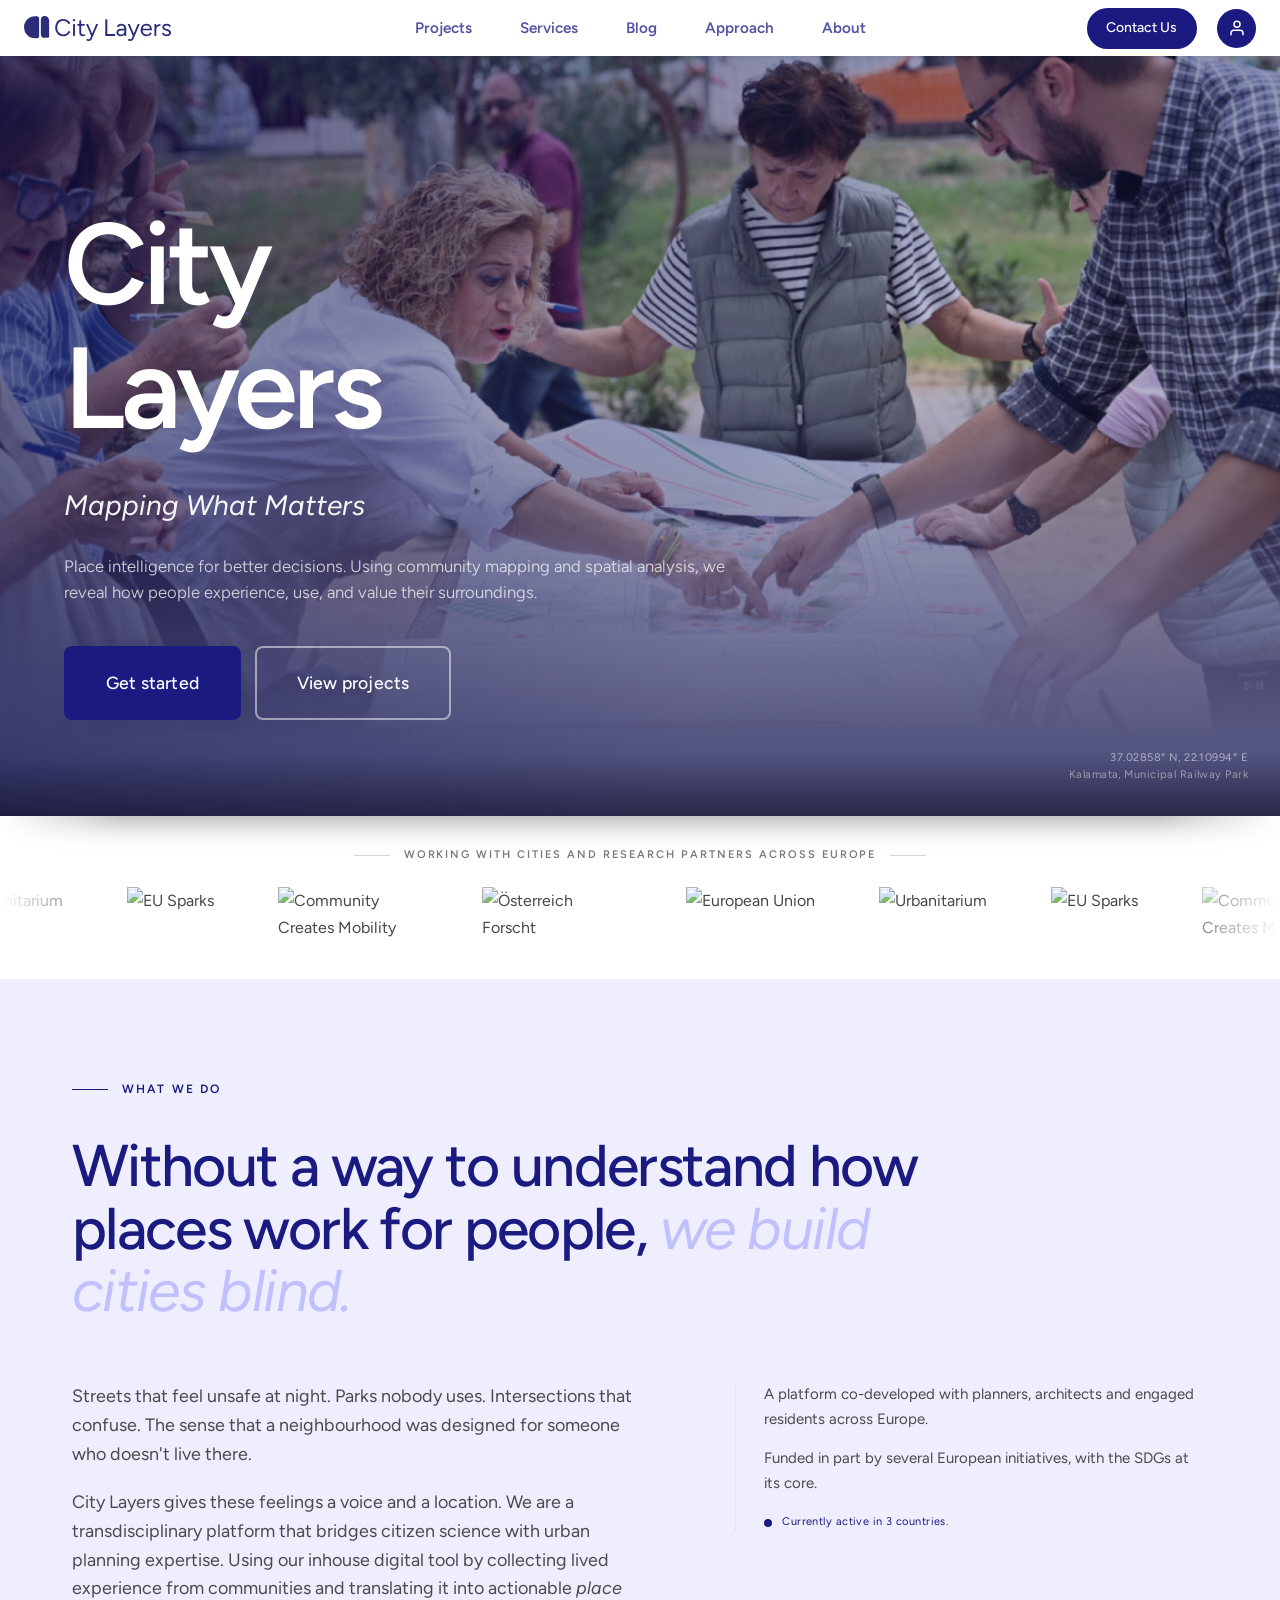
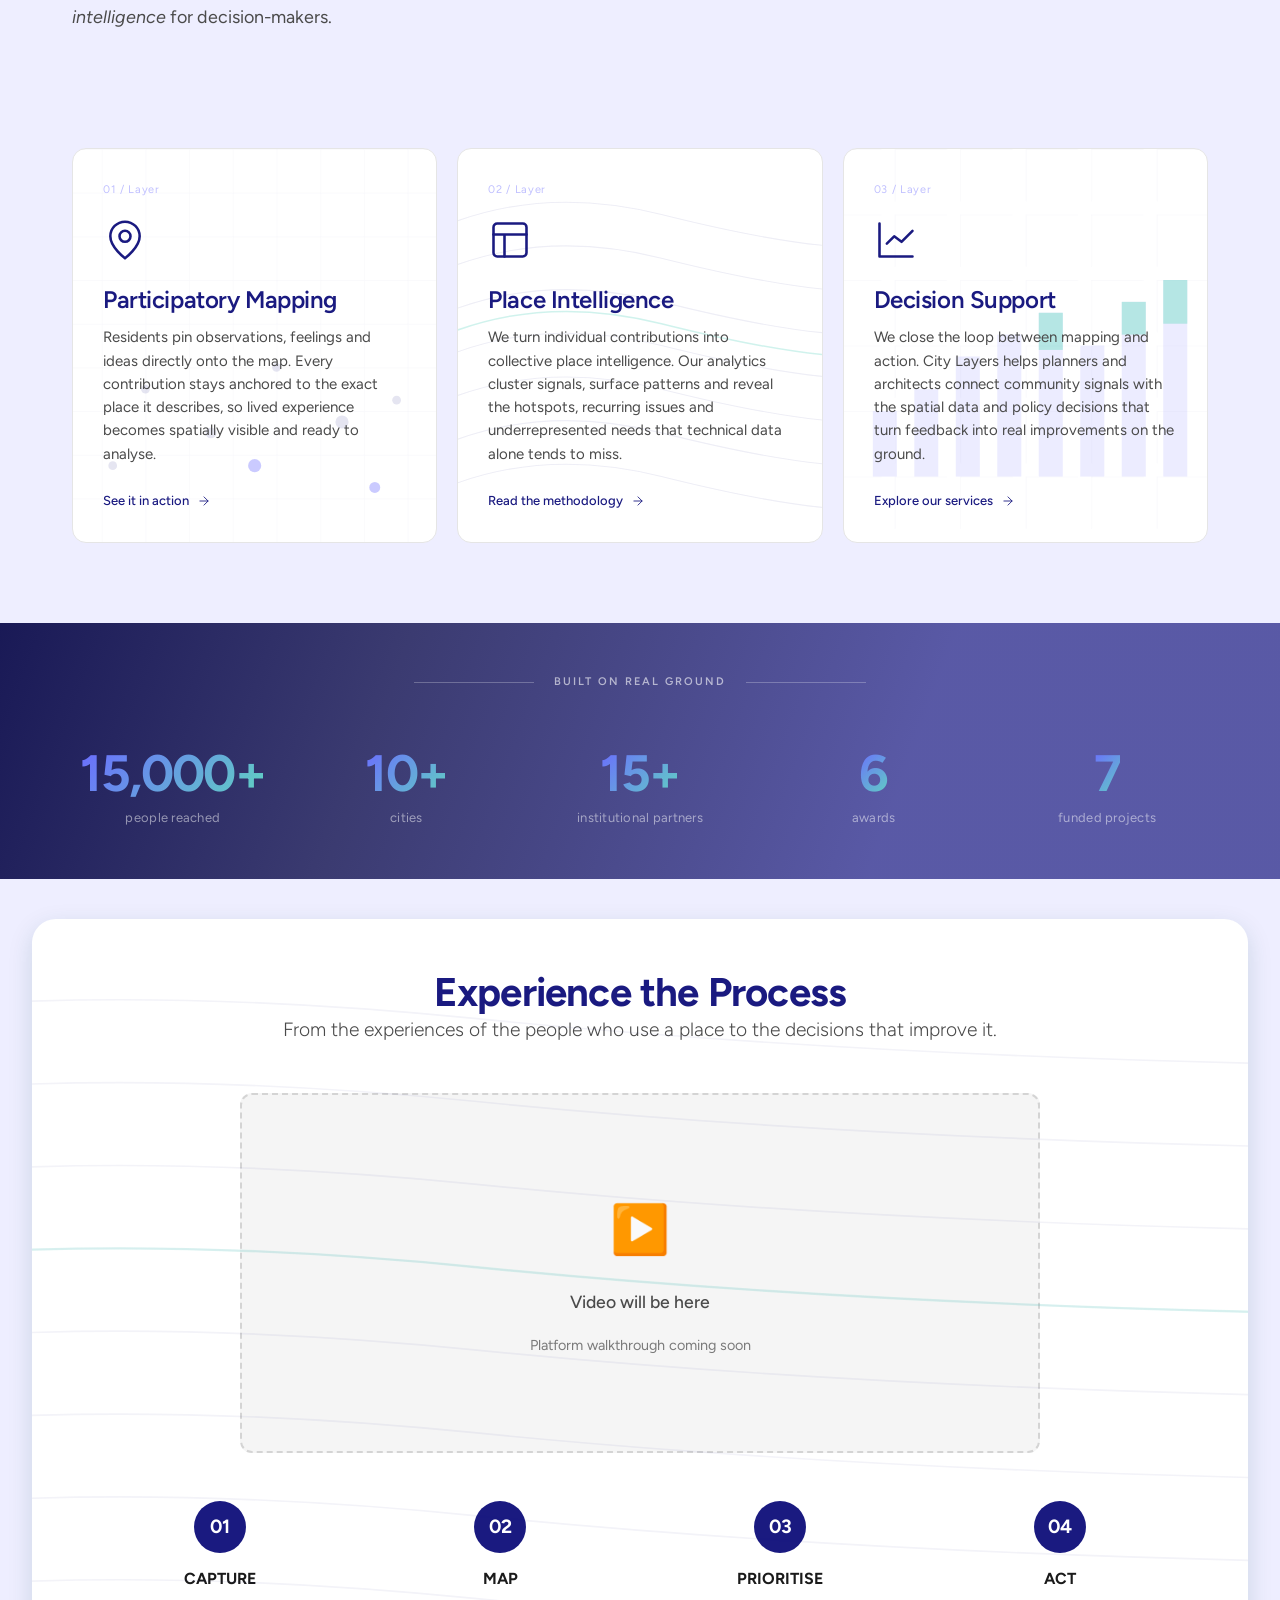
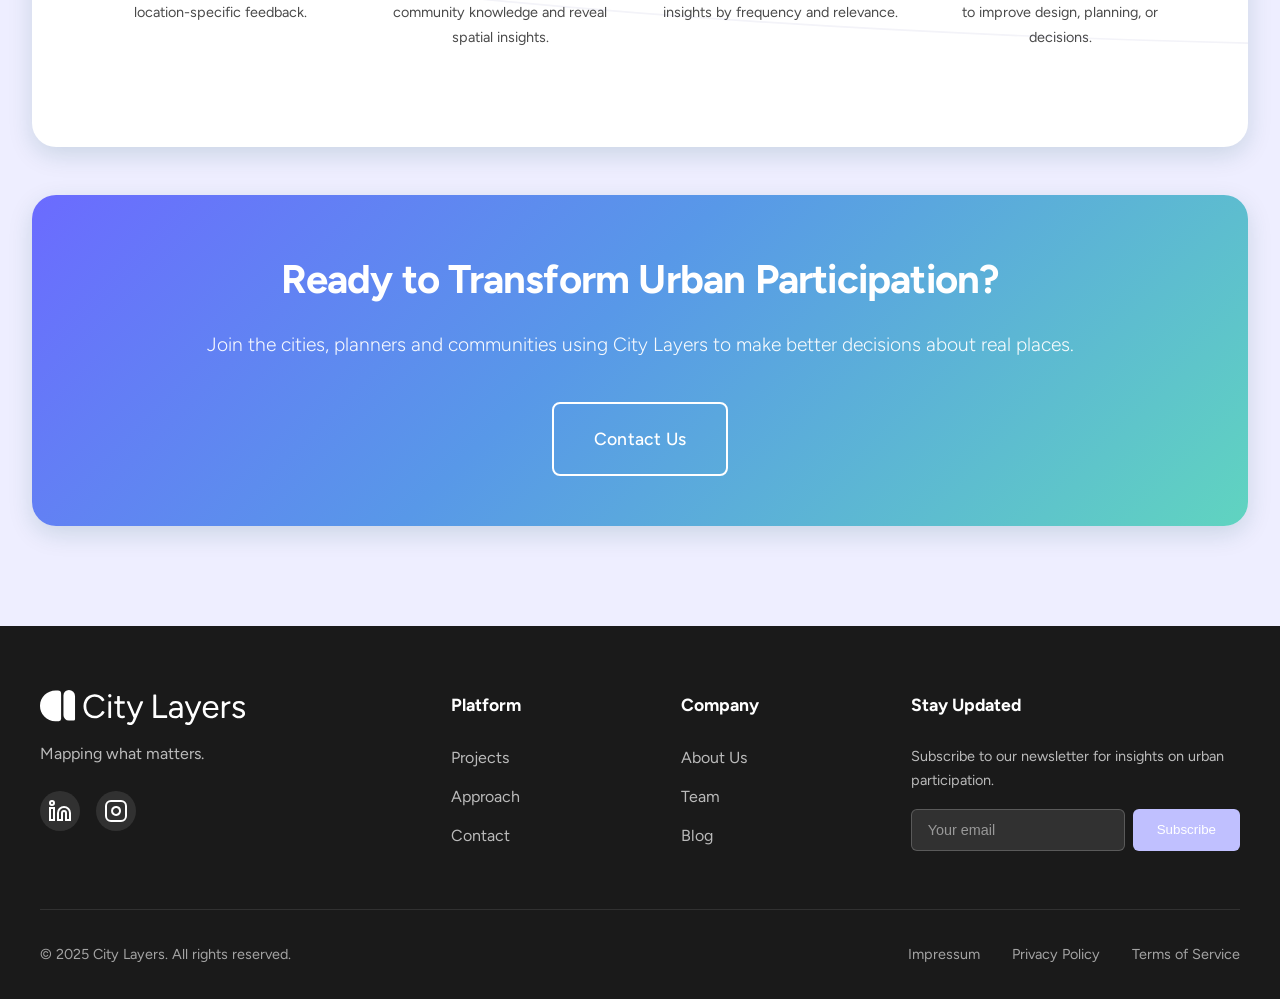
==== commit a14c4d1e: "Update site to latest version" ====
--- a/index.html
+++ b/index.html
@@ -1,16 +1,18 @@
-<!DOCTYPE html><html lang="en" data-astro-cid-sckkx6r4> <head><meta charset="UTF-8"><meta name="viewport" content="width=device-width, initial-scale=1.0"><title>City Layers - Inclusive Urban Participation Platform.</title><link rel="stylesheet" href="/styles.css"><link rel="stylesheet" href="/pages.css"><link href="https://fonts.googleapis.com/css2?family=Figtree:wght@300;400;500;600;700;800&family=Space+Grotesk:wght@300;400;500;600;700&display=swap" rel="stylesheet"><style>.floating-buttons[data-astro-cid-sckkx6r4]{position:fixed;top:.5rem;right:1.5rem;display:flex;gap:20px;align-items:center;z-index:1001}.floating-contact[data-astro-cid-sckkx6r4]{background:#1a1a80;color:#fff;padding:.4rem 1.1rem;border-radius:999px;font-size:.875rem;font-weight:500;text-decoration:none;border:2px solid #1A1A80;transition:all .2s ease}.floating-contact[data-astro-cid-sckkx6r4]:hover{background:#fff;color:#1a1a80;border-color:#fff;box-shadow:0 4px 15px #0000004d}.floating-login[data-astro-cid-sckkx6r4]{background:#1a1a80;color:#fff;width:39px;height:39px;border-radius:50%;text-decoration:none;border:none;transition:all .2s ease;display:flex;align-items:center;justify-content:center;font-weight:700;font-size:.75rem}.floating-login[data-astro-cid-sckkx6r4]:hover{background:#fff;color:#1a1a80;border-color:#fff;box-shadow:0 4px 15px #0000004d}
+<!DOCTYPE html><html lang="en" data-astro-cid-sckkx6r4> <head><!-- 
+    ---- COOCKIE BANNER ----     <script type="text/javascript" src="https://embeds.iubenda.com/widgets/e9171710-c61c-4e46-822a-50a0c7bf7a67.js"></script>
+    --><meta charset="UTF-8"><meta name="viewport" content="width=device-width, initial-scale=1.0"><title>City Layers - Inclusive Urban Participation Platform</title><link rel="stylesheet" href="/styles.css"><link rel="stylesheet" href="/pages.css"><link href="https://fonts.googleapis.com/css2?family=Figtree:wght@300;400;500;600;700;800&family=Space+Grotesk:wght@300;400;500;600;700&display=swap" rel="stylesheet"><style>.floating-buttons[data-astro-cid-sckkx6r4]{position:fixed;top:.5rem;right:1.5rem;display:flex;gap:20px;align-items:center;z-index:1001}.floating-contact[data-astro-cid-sckkx6r4]{background:#1a1a80;color:#fff;padding:.4rem 1.1rem;border-radius:999px;font-size:.875rem;font-weight:500;text-decoration:none;border:2px solid #1A1A80;transition:all .2s ease}.floating-contact[data-astro-cid-sckkx6r4]:hover{background:#fff;color:#1a1a80;border-color:#fff;box-shadow:0 4px 15px #0000004d}.floating-login[data-astro-cid-sckkx6r4]{background:#1a1a80;color:#fff;width:39px;height:39px;border-radius:50%;text-decoration:none;border:none;transition:all .2s ease;display:flex;align-items:center;justify-content:center;font-weight:700;font-size:.75rem}.floating-login[data-astro-cid-sckkx6r4]:hover{background:#fff;color:#1a1a80;border-color:#fff;box-shadow:0 4px 15px #0000004d}
 </style>
-<link rel="stylesheet" href="/_astro/index@_@astro.CJyOsJvT.css"></head> <body data-astro-cid-sckkx6r4> <nav class="nav" data-astro-cid-sckkx6r4> <div class="nav-container" data-astro-cid-sckkx6r4> <a href="/" class="logo" data-astro-cid-sckkx6r4> <img src="/logo.svg" alt="City Layers" class="logo-img" data-astro-cid-sckkx6r4> </a> <ul class="nav-menu" id="navMenu" data-astro-cid-sckkx6r4> <li data-astro-cid-sckkx6r4><a href="/projects" class="nav-link " data-astro-cid-sckkx6r4>Projects</a></li> <li data-astro-cid-sckkx6r4><a href="/services" class="nav-link " data-astro-cid-sckkx6r4>Services</a></li> <li data-astro-cid-sckkx6r4><a href="/blog" class="nav-link " data-astro-cid-sckkx6r4>Blog</a></li> <li data-astro-cid-sckkx6r4><a href="/approach" class="nav-link " data-astro-cid-sckkx6r4>Approach</a></li> <li data-astro-cid-sckkx6r4><a href="/about" class="nav-link " data-astro-cid-sckkx6r4>About</a></li> </ul> <button class="nav-toggle" id="navToggle" data-astro-cid-sckkx6r4> <span data-astro-cid-sckkx6r4></span> <span data-astro-cid-sckkx6r4></span> <span data-astro-cid-sckkx6r4></span> </button> </div> </nav>  <section class="hero" id="hero" data-astro-cid-j7pv25f6> <div class="hero-image" data-astro-cid-j7pv25f6></div> <div class="container hero-content" data-astro-cid-j7pv25f6> <div class="hero-eyebrow" data-astro-cid-j7pv25f6>Kalamata · est. 2024</div> <h1 class="hero-title" data-astro-cid-j7pv25f6> <span class="rotor" data-astro-cid-j7pv25f6><span id="rotor-word" class="word" data-astro-cid-j7pv25f6>City</span></span><br data-astro-cid-j7pv25f6>
+<link rel="stylesheet" href="/_astro/index.Dkjv2Ht7.css"></head> <body data-astro-cid-sckkx6r4> <nav class="nav" data-astro-cid-sckkx6r4> <div class="nav-container" data-astro-cid-sckkx6r4> <a href="/" class="logo" data-astro-cid-sckkx6r4> <img src="/logo.svg" alt="City Layers" class="logo-img" data-astro-cid-sckkx6r4> </a> <ul class="nav-menu" id="navMenu" data-astro-cid-sckkx6r4> <li data-astro-cid-sckkx6r4><a href="/projects" class="nav-link " data-astro-cid-sckkx6r4>Projects</a></li> <li data-astro-cid-sckkx6r4><a href="/services" class="nav-link " data-astro-cid-sckkx6r4>Services</a></li> <li data-astro-cid-sckkx6r4><a href="/blog" class="nav-link " data-astro-cid-sckkx6r4>Blog</a></li> <li data-astro-cid-sckkx6r4><a href="/approach" class="nav-link " data-astro-cid-sckkx6r4>Approach</a></li> <li data-astro-cid-sckkx6r4><a href="/about" class="nav-link " data-astro-cid-sckkx6r4>About</a></li> </ul> <button class="nav-toggle" id="navToggle" data-astro-cid-sckkx6r4> <span data-astro-cid-sckkx6r4></span> <span data-astro-cid-sckkx6r4></span> <span data-astro-cid-sckkx6r4></span> </button> </div> </nav>  <section class="hero" id="hero" data-astro-cid-j7pv25f6> <div class="hero-image" data-astro-cid-j7pv25f6></div> <div class="container hero-content" data-astro-cid-j7pv25f6> <h1 class="hero-title" data-astro-cid-j7pv25f6> <span class="rotor" data-astro-cid-j7pv25f6><span id="rotor-word" class="word" data-astro-cid-j7pv25f6>City</span></span><br data-astro-cid-j7pv25f6>
 Layers
-</h1> <p class="hero-subtitle" data-astro-cid-j7pv25f6>Revealing urban complexities through everyday experiences. A platform for cities that want to listen to the people who live in them.</p> <div class="hero-cta" data-astro-cid-j7pv25f6> <a href="/contact" class="btn btn-primary btn-large" data-astro-cid-j7pv25f6>Get started</a> <a href="/projects" class="btn btn-outline-light btn-large" data-astro-cid-j7pv25f6>View projects</a> </div> </div> <div class="hero-meta" data-astro-cid-j7pv25f6>
+</h1> <p class="hero-tagline" data-astro-cid-j7pv25f6>Mapping What Matters</p> <p class="hero-subtitle" data-astro-cid-j7pv25f6>Place intelligence for better decisions. Using community mapping and spatial analysis, we reveal how people experience, use, and value their surroundings.</p> <div class="hero-cta" data-astro-cid-j7pv25f6> <a href="/contact" class="btn btn-primary btn-large" data-astro-cid-j7pv25f6>Get started</a> <a href="/projects" class="btn btn-outline-light btn-large" data-astro-cid-j7pv25f6>View projects</a> </div> </div> <div class="hero-meta" data-astro-cid-j7pv25f6>
 37.02858° N, 22.10994° E<br data-astro-cid-j7pv25f6>
 Kalamata, Municipal Railway Park
-</div> </section> <section class="partners" data-astro-cid-j7pv25f6> <div class="partner-eyebrow" data-astro-cid-j7pv25f6> <span data-astro-cid-j7pv25f6>Working with cities and research partners across Europe</span> </div> <div class="partners-rail" id="partners-rail" data-astro-cid-j7pv25f6> <img class="partner-logo" src="http://localhost:8055/assets/45be767a-5a0b-498d-b910-82ad31ec4ecc" alt="Urbanitarium" data-astro-cid-j7pv25f6><img class="partner-logo" src="http://localhost:8055/assets/c695bc08-9dfa-4fac-bb6e-caa198f8ea85" alt="EU Sparks" data-astro-cid-j7pv25f6><img class="partner-logo" src="http://localhost:8055/assets/d2e82483-9597-4d52-9862-944a1853c120" alt="Community Creates Mobility" data-astro-cid-j7pv25f6><img class="partner-logo" src="http://localhost:8055/assets/582a3b43-7574-44ae-8637-b96ba723b3f2" alt="Österreich Forscht" data-astro-cid-j7pv25f6><img class="partner-logo" src="http://localhost:8055/assets/dfc9af5e-44fe-40d9-9ceb-de7be4818f11" alt="European Union" data-astro-cid-j7pv25f6><img class="partner-logo" src="http://localhost:8055/assets/45be767a-5a0b-498d-b910-82ad31ec4ecc" alt="Urbanitarium" data-astro-cid-j7pv25f6><img class="partner-logo" src="http://localhost:8055/assets/c695bc08-9dfa-4fac-bb6e-caa198f8ea85" alt="EU Sparks" data-astro-cid-j7pv25f6><img class="partner-logo" src="http://localhost:8055/assets/d2e82483-9597-4d52-9862-944a1853c120" alt="Community Creates Mobility" data-astro-cid-j7pv25f6><img class="partner-logo" src="http://localhost:8055/assets/582a3b43-7574-44ae-8637-b96ba723b3f2" alt="Österreich Forscht" data-astro-cid-j7pv25f6><img class="partner-logo" src="http://localhost:8055/assets/dfc9af5e-44fe-40d9-9ceb-de7be4818f11" alt="European Union" data-astro-cid-j7pv25f6><img class="partner-logo" src="http://localhost:8055/assets/45be767a-5a0b-498d-b910-82ad31ec4ecc" alt="Urbanitarium" data-astro-cid-j7pv25f6><img class="partner-logo" src="http://localhost:8055/assets/c695bc08-9dfa-4fac-bb6e-caa198f8ea85" alt="EU Sparks" data-astro-cid-j7pv25f6><img class="partner-logo" src="http://localhost:8055/assets/d2e82483-9597-4d52-9862-944a1853c120" alt="Community Creates Mobility" data-astro-cid-j7pv25f6><img class="partner-logo" src="http://localhost:8055/assets/582a3b43-7574-44ae-8637-b96ba723b3f2" alt="Österreich Forscht" data-astro-cid-j7pv25f6><img class="partner-logo" src="http://localhost:8055/assets/dfc9af5e-44fe-40d9-9ceb-de7be4818f11" alt="European Union" data-astro-cid-j7pv25f6><img class="partner-logo" src="http://localhost:8055/assets/45be767a-5a0b-498d-b910-82ad31ec4ecc" alt="Urbanitarium" data-astro-cid-j7pv25f6><img class="partner-logo" src="http://localhost:8055/assets/c695bc08-9dfa-4fac-bb6e-caa198f8ea85" alt="EU Sparks" data-astro-cid-j7pv25f6><img class="partner-logo" src="http://localhost:8055/assets/d2e82483-9597-4d52-9862-944a1853c120" alt="Community Creates Mobility" data-astro-cid-j7pv25f6><img class="partner-logo" src="http://localhost:8055/assets/582a3b43-7574-44ae-8637-b96ba723b3f2" alt="Österreich Forscht" data-astro-cid-j7pv25f6><img class="partner-logo" src="http://localhost:8055/assets/dfc9af5e-44fe-40d9-9ceb-de7be4818f11" alt="European Union" data-astro-cid-j7pv25f6> </div> </section> <section class="what-we-do" data-astro-cid-j7pv25f6> <div class="container" data-astro-cid-j7pv25f6> <div class="wwd-eyebrow" data-astro-cid-j7pv25f6>What we do</div> <h2 class="wwd-headline" data-astro-cid-j7pv25f6>A city that doesn't listen to its people <em data-astro-cid-j7pv25f6>slowly loses its soul.</em></h2> <div class="wwd-grid" data-astro-cid-j7pv25f6> <div data-astro-cid-j7pv25f6> <p class="wwd-lede" data-astro-cid-j7pv25f6>Streets that feel unsafe at night. Parks nobody uses. Intersections that confuse. The sense that a neighbourhood was designed for someone who doesn't live there.</p> <p class="wwd-lede" data-astro-cid-j7pv25f6>City Layers gives these feelings a voice and a location. We are a transdisciplinary platform that bridges citizen science with urban planning expertise. Using our inhouse digital tool by collecting lived experience from communities and translating it into actionable <em data-astro-cid-j7pv25f6>place intelligence</em> for decision-makers.</p> </div> <aside class="wwd-aside" data-astro-cid-j7pv25f6> <p data-astro-cid-j7pv25f6>A platform co-developed with planners, architects, and engaged residents across Europe.</p> <p data-astro-cid-j7pv25f6>Funded in part by multiple European initiatives and and alligned with SDG Goals at its core.</p> <div class="wwd-pin-row" data-astro-cid-j7pv25f6> <span class="wwd-pin-dot" data-astro-cid-j7pv25f6></span>
+</div> </section> <section class="partners" data-astro-cid-j7pv25f6> <div class="partner-eyebrow" data-astro-cid-j7pv25f6> <span data-astro-cid-j7pv25f6>Working with cities and research partners across Europe</span> </div> <div class="partners-rail" id="partners-rail" data-astro-cid-j7pv25f6> <img class="partner-logo" src="http://localhost:8055/assets/45be767a-5a0b-498d-b910-82ad31ec4ecc" alt="Urbanitarium" data-astro-cid-j7pv25f6><img class="partner-logo" src="http://localhost:8055/assets/c695bc08-9dfa-4fac-bb6e-caa198f8ea85" alt="EU Sparks" data-astro-cid-j7pv25f6><img class="partner-logo" src="http://localhost:8055/assets/d2e82483-9597-4d52-9862-944a1853c120" alt="Community Creates Mobility" data-astro-cid-j7pv25f6><img class="partner-logo" src="http://localhost:8055/assets/582a3b43-7574-44ae-8637-b96ba723b3f2" alt="Österreich Forscht" data-astro-cid-j7pv25f6><img class="partner-logo" src="http://localhost:8055/assets/dfc9af5e-44fe-40d9-9ceb-de7be4818f11" alt="European Union" data-astro-cid-j7pv25f6><img class="partner-logo" src="http://localhost:8055/assets/45be767a-5a0b-498d-b910-82ad31ec4ecc" alt="Urbanitarium" data-astro-cid-j7pv25f6><img class="partner-logo" src="http://localhost:8055/assets/c695bc08-9dfa-4fac-bb6e-caa198f8ea85" alt="EU Sparks" data-astro-cid-j7pv25f6><img class="partner-logo" src="http://localhost:8055/assets/d2e82483-9597-4d52-9862-944a1853c120" alt="Community Creates Mobility" data-astro-cid-j7pv25f6><img class="partner-logo" src="http://localhost:8055/assets/582a3b43-7574-44ae-8637-b96ba723b3f2" alt="Österreich Forscht" data-astro-cid-j7pv25f6><img class="partner-logo" src="http://localhost:8055/assets/dfc9af5e-44fe-40d9-9ceb-de7be4818f11" alt="European Union" data-astro-cid-j7pv25f6><img class="partner-logo" src="http://localhost:8055/assets/45be767a-5a0b-498d-b910-82ad31ec4ecc" alt="Urbanitarium" data-astro-cid-j7pv25f6><img class="partner-logo" src="http://localhost:8055/assets/c695bc08-9dfa-4fac-bb6e-caa198f8ea85" alt="EU Sparks" data-astro-cid-j7pv25f6><img class="partner-logo" src="http://localhost:8055/assets/d2e82483-9597-4d52-9862-944a1853c120" alt="Community Creates Mobility" data-astro-cid-j7pv25f6><img class="partner-logo" src="http://localhost:8055/assets/582a3b43-7574-44ae-8637-b96ba723b3f2" alt="Österreich Forscht" data-astro-cid-j7pv25f6><img class="partner-logo" src="http://localhost:8055/assets/dfc9af5e-44fe-40d9-9ceb-de7be4818f11" alt="European Union" data-astro-cid-j7pv25f6><img class="partner-logo" src="http://localhost:8055/assets/45be767a-5a0b-498d-b910-82ad31ec4ecc" alt="Urbanitarium" data-astro-cid-j7pv25f6><img class="partner-logo" src="http://localhost:8055/assets/c695bc08-9dfa-4fac-bb6e-caa198f8ea85" alt="EU Sparks" data-astro-cid-j7pv25f6><img class="partner-logo" src="http://localhost:8055/assets/d2e82483-9597-4d52-9862-944a1853c120" alt="Community Creates Mobility" data-astro-cid-j7pv25f6><img class="partner-logo" src="http://localhost:8055/assets/582a3b43-7574-44ae-8637-b96ba723b3f2" alt="Österreich Forscht" data-astro-cid-j7pv25f6><img class="partner-logo" src="http://localhost:8055/assets/dfc9af5e-44fe-40d9-9ceb-de7be4818f11" alt="European Union" data-astro-cid-j7pv25f6> </div> </section> <section class="what-we-do" data-astro-cid-j7pv25f6> <div class="container" data-astro-cid-j7pv25f6> <div class="wwd-eyebrow" data-astro-cid-j7pv25f6>What we do</div> <h2 class="wwd-headline" data-astro-cid-j7pv25f6>Without a way to understand how places work for people,<em data-astro-cid-j7pv25f6> we build cities blind.</em></h2> <div class="wwd-grid" data-astro-cid-j7pv25f6> <div data-astro-cid-j7pv25f6> <p class="wwd-lede" data-astro-cid-j7pv25f6>Streets that feel unsafe at night. Parks nobody uses. Intersections that confuse. The sense that a neighbourhood was designed for someone who doesn't live there.</p> <p class="wwd-lede" data-astro-cid-j7pv25f6>City Layers gives these feelings a voice and a location. We are a transdisciplinary platform that bridges citizen science with urban planning expertise. Using our inhouse digital tool by collecting lived experience from communities and translating it into actionable <em data-astro-cid-j7pv25f6>place intelligence</em> for decision-makers.</p> </div> <aside class="wwd-aside" data-astro-cid-j7pv25f6> <p data-astro-cid-j7pv25f6>A platform co-developed with planners, architects and engaged residents across Europe.</p> <p data-astro-cid-j7pv25f6>Funded in part by several European initiatives, with the SDGs at its core.</p> <div class="wwd-pin-row" data-astro-cid-j7pv25f6> <span class="wwd-pin-dot" data-astro-cid-j7pv25f6></span>
 Currently active in 3 countries.
-</div> </aside> </div> <div class="capabilities" data-astro-cid-j7pv25f6> <article class="cap" data-astro-cid-j7pv25f6> <div class="cap-bg" data-astro-cid-j7pv25f6> <svg viewBox="0 0 360 360" preserveAspectRatio="xMidYMid slice" data-astro-cid-j7pv25f6> <defs data-astro-cid-j7pv25f6> <pattern id="cap1-grid" width="40" height="40" patternUnits="userSpaceOnUse" data-astro-cid-j7pv25f6> <path d="M 40 0 L 0 0 0 40" fill="none" stroke="rgba(26,26,128,0.06)" stroke-width="1" data-astro-cid-j7pv25f6></path> </pattern> </defs> <rect width="360" height="360" fill="url(#cap1-grid)" data-astro-cid-j7pv25f6></rect> <g fill="rgba(26,26,128,0.16)" data-astro-cid-j7pv25f6> <circle cx="80" cy="220" r="4" data-astro-cid-j7pv25f6></circle> <circle cx="140" cy="260" r="5" data-astro-cid-j7pv25f6></circle> <circle cx="200" cy="200" r="4" data-astro-cid-j7pv25f6></circle> <circle cx="260" cy="250" r="6" data-astro-cid-j7pv25f6></circle> <circle cx="310" cy="230" r="4" data-astro-cid-j7pv25f6></circle> <circle cx="50" cy="290" r="4" data-astro-cid-j7pv25f6></circle> </g> <g fill="rgba(107,107,255,0.5)" data-astro-cid-j7pv25f6> <circle cx="180" cy="290" r="6" data-astro-cid-j7pv25f6></circle> <circle cx="290" cy="310" r="5" data-astro-cid-j7pv25f6></circle> </g> </svg> </div> <div class="cap-num" data-astro-cid-j7pv25f6>01 / Layer</div> <svg class="cap-icon" viewBox="0 0 24 24" fill="none" stroke="currentColor" stroke-width="1.4" stroke-linecap="round" stroke-linejoin="round" data-astro-cid-j7pv25f6> <circle cx="12" cy="10" r="3" data-astro-cid-j7pv25f6></circle> <path d="M12 2a8 8 0 0 0-8 8c0 6 8 12 8 12s8-6 8-12a8 8 0 0 0-8-8z" data-astro-cid-j7pv25f6></path> </svg> <h3 class="cap-title" data-astro-cid-j7pv25f6>Participatory Mapping</h3> <p class="cap-body" data-astro-cid-j7pv25f6>Residents pin feelings, observations, and ideas directly onto the city. Every comment lives on the map, anchored to the place it describes. A Geo-located representation of human experience.</p> <a href="/projects" class="cap-link" data-astro-cid-j7pv25f6>See it in action
-<svg viewBox="0 0 24 24" fill="none" stroke="currentColor" stroke-width="1.5" stroke-linecap="round" stroke-linejoin="round" data-astro-cid-j7pv25f6><line x1="5" y1="12" x2="19" y2="12" data-astro-cid-j7pv25f6></line><polyline points="12 5 19 12 12 19" data-astro-cid-j7pv25f6></polyline></svg> </a> </article> <article class="cap" data-astro-cid-j7pv25f6> <div class="cap-bg" data-astro-cid-j7pv25f6> <svg viewBox="0 0 360 360" preserveAspectRatio="xMidYMid slice" data-astro-cid-j7pv25f6> <g fill="none" stroke="rgba(26,26,128,0.10)" stroke-width="1" data-astro-cid-j7pv25f6> <path d="M -20 80 Q 80 30 200 60 T 380 90" data-astro-cid-j7pv25f6></path> <path d="M -20 120 Q 80 70 200 100 T 380 130" data-astro-cid-j7pv25f6></path> <path d="M -20 160 Q 80 110 200 140 T 380 170" data-astro-cid-j7pv25f6></path> <path d="M -20 200 Q 80 150 200 180 T 380 210" data-astro-cid-j7pv25f6></path> <path d="M -20 240 Q 80 190 200 220 T 380 250" data-astro-cid-j7pv25f6></path> <path d="M -20 280 Q 80 230 200 260 T 380 290" data-astro-cid-j7pv25f6></path> <path d="M -20 320 Q 80 270 200 300 T 380 330" data-astro-cid-j7pv25f6></path> </g> <g fill="none" stroke="rgba(96,212,192,0.42)" stroke-width="1.4" data-astro-cid-j7pv25f6> <path d="M -20 180 Q 80 130 200 160 T 380 190" data-astro-cid-j7pv25f6></path> </g> </svg> </div> <div class="cap-num" data-astro-cid-j7pv25f6>02 / Layer</div> <svg class="cap-icon" viewBox="0 0 24 24" fill="none" stroke="currentColor" stroke-width="1.4" stroke-linecap="round" stroke-linejoin="round" data-astro-cid-j7pv25f6> <rect x="3" y="3" width="18" height="18" rx="2" data-astro-cid-j7pv25f6></rect> <path d="M3 9h18M9 21V9" data-astro-cid-j7pv25f6></path> </svg> <h3 class="cap-title" data-astro-cid-j7pv25f6>Place Intelligence</h3> <p class="cap-body" data-astro-cid-j7pv25f6>A methodology that combines participatory methods and digital tools in order to achieve advanced analytics by clustering signals, surfacing patterns, and revealing the urban dynamics that lie beneath the numbers.</p> <a href="/approach" class="cap-link" data-astro-cid-j7pv25f6>Read the methodology
-<svg viewBox="0 0 24 24" fill="none" stroke="currentColor" stroke-width="1.5" stroke-linecap="round" stroke-linejoin="round" data-astro-cid-j7pv25f6><line x1="5" y1="12" x2="19" y2="12" data-astro-cid-j7pv25f6></line><polyline points="12 5 19 12 12 19" data-astro-cid-j7pv25f6></polyline></svg> </a> </article> <article class="cap" data-astro-cid-j7pv25f6> <div class="cap-bg" data-astro-cid-j7pv25f6> <svg viewBox="0 0 360 360" preserveAspectRatio="xMidYMid slice" data-astro-cid-j7pv25f6> <defs data-astro-cid-j7pv25f6> <pattern id="cap3-grid" width="48" height="48" patternUnits="userSpaceOnUse" data-astro-cid-j7pv25f6> <path d="M 48 0 L 0 0 0 48" fill="none" stroke="rgba(26,26,128,0.06)" stroke-width="1" data-astro-cid-j7pv25f6></path> </pattern> </defs> <rect width="360" height="360" fill="url(#cap3-grid)" data-astro-cid-j7pv25f6></rect> <g fill="rgba(107,107,255,0.18)" data-astro-cid-j7pv25f6> <rect x="40" y="240" width="22" height="60" data-astro-cid-j7pv25f6></rect> <rect x="78" y="220" width="22" height="80" data-astro-cid-j7pv25f6></rect> <rect x="116" y="190" width="22" height="110" data-astro-cid-j7pv25f6></rect> <rect x="154" y="170" width="22" height="130" data-astro-cid-j7pv25f6></rect> <rect x="192" y="150" width="22" height="150" data-astro-cid-j7pv25f6></rect> <rect x="230" y="180" width="22" height="120" data-astro-cid-j7pv25f6></rect> <rect x="268" y="140" width="22" height="160" data-astro-cid-j7pv25f6></rect> <rect x="306" y="120" width="22" height="180" data-astro-cid-j7pv25f6></rect> </g> <g fill="rgba(96,212,192,0.6)" data-astro-cid-j7pv25f6> <rect x="306" y="120" width="22" height="40" data-astro-cid-j7pv25f6></rect> <rect x="268" y="140" width="22" height="30" data-astro-cid-j7pv25f6></rect> <rect x="192" y="150" width="22" height="34" data-astro-cid-j7pv25f6></rect> </g> </svg> </div> <div class="cap-num" data-astro-cid-j7pv25f6>03 / Layer</div> <svg class="cap-icon" viewBox="0 0 24 24" fill="none" stroke="currentColor" stroke-width="1.4" stroke-linecap="round" stroke-linejoin="round" data-astro-cid-j7pv25f6> <path d="M3 3v18h18" data-astro-cid-j7pv25f6></path> <polyline points="7 14 11 10 15 13 21 7" data-astro-cid-j7pv25f6></polyline> </svg> <h3 class="cap-title" data-astro-cid-j7pv25f6>Decision Support</h3> <p class="cap-body" data-astro-cid-j7pv25f6>Evidence-based decision support. Actionable case files that equip planners and architects to connect real community signals with the spatial data and policy levers that drive impact.</p> <a href="/services" class="cap-link" data-astro-cid-j7pv25f6>Explore our services
-<svg viewBox="0 0 24 24" fill="none" stroke="currentColor" stroke-width="1.5" stroke-linecap="round" stroke-linejoin="round" data-astro-cid-j7pv25f6><line x1="5" y1="12" x2="19" y2="12" data-astro-cid-j7pv25f6></line><polyline points="12 5 19 12 12 19" data-astro-cid-j7pv25f6></polyline></svg> </a> </article> </div> </div> </section> <section class="demo-section" style="position: relative; overflow: hidden;" data-astro-cid-j7pv25f6> <svg style="position: absolute; inset: 0; width: 100%; height: 100%; pointer-events: none; opacity: 0.5;" viewBox="0 0 1200 500" preserveAspectRatio="xMidYMid slice" data-astro-cid-j7pv25f6> <g fill="none" stroke="rgba(26,26,128,0.10)" stroke-width="1" data-astro-cid-j7pv25f6> <path d="M -20 80 Q 200 30 500 60 T 1220 90" data-astro-cid-j7pv25f6></path> <path d="M -20 130 Q 200 80 500 110 T 1220 140" data-astro-cid-j7pv25f6></path> <path d="M -20 180 Q 200 130 500 160 T 1220 190" data-astro-cid-j7pv25f6></path> <path d="M -20 230 Q 200 180 500 210 T 1220 240" data-astro-cid-j7pv25f6></path> <path d="M -20 280 Q 200 230 500 260 T 1220 290" data-astro-cid-j7pv25f6></path> <path d="M -20 330 Q 200 280 500 310 T 1220 340" data-astro-cid-j7pv25f6></path> <path d="M -20 380 Q 200 330 500 360 T 1220 390" data-astro-cid-j7pv25f6></path> <path d="M -20 430 Q 200 380 500 410 T 1220 440" data-astro-cid-j7pv25f6></path> </g> <g fill="none" stroke="rgba(96,212,192,0.42)" stroke-width="1.4" data-astro-cid-j7pv25f6> <path d="M -20 230 Q 200 180 500 210 T 1220 240" data-astro-cid-j7pv25f6></path> </g> </svg> <div class="container" data-astro-cid-j7pv25f6> <div style="text-align: center; margin-bottom: 3rem;" data-astro-cid-j7pv25f6> <h2 class="section-title" data-astro-cid-j7pv25f6>Experience the Process</h2> <p class="section-description" data-astro-cid-j7pv25f6>See how City Layers makes urban participation simple and engaging</p> </div> <div style="
+</div> </aside> </div> <div class="capabilities" data-astro-cid-j7pv25f6> <article class="cap" data-astro-cid-j7pv25f6> <div class="cap-bg" data-astro-cid-j7pv25f6> <svg viewBox="0 0 360 360" preserveAspectRatio="xMidYMid slice" data-astro-cid-j7pv25f6> <defs data-astro-cid-j7pv25f6> <pattern id="cap1-grid" width="40" height="40" patternUnits="userSpaceOnUse" data-astro-cid-j7pv25f6> <path d="M 40 0 L 0 0 0 40" fill="none" stroke="rgba(26,26,128,0.06)" stroke-width="1" data-astro-cid-j7pv25f6></path> </pattern> </defs> <rect width="360" height="360" fill="url(#cap1-grid)" data-astro-cid-j7pv25f6></rect> <g fill="rgba(26,26,128,0.16)" data-astro-cid-j7pv25f6> <circle cx="80" cy="220" r="4" data-astro-cid-j7pv25f6></circle> <circle cx="140" cy="260" r="5" data-astro-cid-j7pv25f6></circle> <circle cx="200" cy="200" r="4" data-astro-cid-j7pv25f6></circle> <circle cx="260" cy="250" r="6" data-astro-cid-j7pv25f6></circle> <circle cx="310" cy="230" r="4" data-astro-cid-j7pv25f6></circle> <circle cx="50" cy="290" r="4" data-astro-cid-j7pv25f6></circle> </g> <g fill="rgba(107,107,255,0.5)" data-astro-cid-j7pv25f6> <circle cx="180" cy="290" r="6" data-astro-cid-j7pv25f6></circle> <circle cx="290" cy="310" r="5" data-astro-cid-j7pv25f6></circle> </g> </svg> </div> <div class="cap-num" data-astro-cid-j7pv25f6>01 / Layer</div> <svg class="cap-icon" viewBox="0 0 24 24" fill="none" stroke="currentColor" stroke-width="1.4" stroke-linecap="round" stroke-linejoin="round" data-astro-cid-j7pv25f6> <circle cx="12" cy="10" r="3" data-astro-cid-j7pv25f6></circle> <path d="M12 2a8 8 0 0 0-8 8c0 6 8 12 8 12s8-6 8-12a8 8 0 0 0-8-8z" data-astro-cid-j7pv25f6></path> </svg> <h3 class="cap-title" data-astro-cid-j7pv25f6>Participatory Mapping</h3> <p class="cap-body" data-astro-cid-j7pv25f6>Residents pin observations, feelings and ideas directly onto the map. Every contribution stays anchored to the exact place it describes, so lived experience becomes spatially visible and ready to analyse.</p> <a href="/projects" class="cap-link" data-astro-cid-j7pv25f6>See it in action
+<svg viewBox="0 0 24 24" fill="none" stroke="currentColor" stroke-width="1.5" stroke-linecap="round" stroke-linejoin="round" data-astro-cid-j7pv25f6><line x1="5" y1="12" x2="19" y2="12" data-astro-cid-j7pv25f6></line><polyline points="12 5 19 12 12 19" data-astro-cid-j7pv25f6></polyline></svg> </a> </article> <article class="cap" data-astro-cid-j7pv25f6> <div class="cap-bg" data-astro-cid-j7pv25f6> <svg viewBox="0 0 360 360" preserveAspectRatio="xMidYMid slice" data-astro-cid-j7pv25f6> <g fill="none" stroke="rgba(26,26,128,0.10)" stroke-width="1" data-astro-cid-j7pv25f6> <path d="M -20 80 Q 80 30 200 60 T 380 90" data-astro-cid-j7pv25f6></path> <path d="M -20 120 Q 80 70 200 100 T 380 130" data-astro-cid-j7pv25f6></path> <path d="M -20 160 Q 80 110 200 140 T 380 170" data-astro-cid-j7pv25f6></path> <path d="M -20 200 Q 80 150 200 180 T 380 210" data-astro-cid-j7pv25f6></path> <path d="M -20 240 Q 80 190 200 220 T 380 250" data-astro-cid-j7pv25f6></path> <path d="M -20 280 Q 80 230 200 260 T 380 290" data-astro-cid-j7pv25f6></path> <path d="M -20 320 Q 80 270 200 300 T 380 330" data-astro-cid-j7pv25f6></path> </g> <g fill="none" stroke="rgba(96,212,192,0.42)" stroke-width="1.4" data-astro-cid-j7pv25f6> <path d="M -20 180 Q 80 130 200 160 T 380 190" data-astro-cid-j7pv25f6></path> </g> </svg> </div> <div class="cap-num" data-astro-cid-j7pv25f6>02 / Layer</div> <svg class="cap-icon" viewBox="0 0 24 24" fill="none" stroke="currentColor" stroke-width="1.4" stroke-linecap="round" stroke-linejoin="round" data-astro-cid-j7pv25f6> <rect x="3" y="3" width="18" height="18" rx="2" data-astro-cid-j7pv25f6></rect> <path d="M3 9h18M9 21V9" data-astro-cid-j7pv25f6></path> </svg> <h3 class="cap-title" data-astro-cid-j7pv25f6>Place Intelligence</h3> <p class="cap-body" data-astro-cid-j7pv25f6>We turn individual contributions into collective place intelligence. Our analytics cluster signals, surface patterns and reveal the hotspots, recurring issues and underrepresented needs that technical data alone tends to miss.</p> <a href="/approach" class="cap-link" data-astro-cid-j7pv25f6>Read the methodology
+<svg viewBox="0 0 24 24" fill="none" stroke="currentColor" stroke-width="1.5" stroke-linecap="round" stroke-linejoin="round" data-astro-cid-j7pv25f6><line x1="5" y1="12" x2="19" y2="12" data-astro-cid-j7pv25f6></line><polyline points="12 5 19 12 12 19" data-astro-cid-j7pv25f6></polyline></svg> </a> </article> <article class="cap" data-astro-cid-j7pv25f6> <div class="cap-bg" data-astro-cid-j7pv25f6> <svg viewBox="0 0 360 360" preserveAspectRatio="xMidYMid slice" data-astro-cid-j7pv25f6> <defs data-astro-cid-j7pv25f6> <pattern id="cap3-grid" width="60" height="60" patternUnits="userSpaceOnUse" data-astro-cid-j7pv25f6> <path d="M 48 0 L 0 0 0 48" fill="none" stroke="rgba(26,26,128,0.06)" stroke-width="1" data-astro-cid-j7pv25f6></path> </pattern> </defs> <rect width="360" height="360" fill="url(#cap3-grid)" data-astro-cid-j7pv25f6></rect> <g fill="rgba(107,107,255,0.18)" data-astro-cid-j7pv25f6> <rect x="40" y="240" width="22" height="60" data-astro-cid-j7pv25f6></rect> <rect x="78" y="220" width="22" height="80" data-astro-cid-j7pv25f6></rect> <rect x="116" y="190" width="22" height="110" data-astro-cid-j7pv25f6></rect> <rect x="154" y="170" width="22" height="130" data-astro-cid-j7pv25f6></rect> <rect x="192" y="150" width="22" height="150" data-astro-cid-j7pv25f6></rect> <rect x="230" y="180" width="22" height="120" data-astro-cid-j7pv25f6></rect> <rect x="268" y="140" width="22" height="160" data-astro-cid-j7pv25f6></rect> <rect x="306" y="120" width="22" height="180" data-astro-cid-j7pv25f6></rect> </g> <g fill="rgba(96,212,192,0.6)" data-astro-cid-j7pv25f6> <rect x="306" y="120" width="22" height="40" data-astro-cid-j7pv25f6></rect> <rect x="268" y="140" width="22" height="30" data-astro-cid-j7pv25f6></rect> <rect x="192" y="150" width="22" height="34" data-astro-cid-j7pv25f6></rect> </g> </svg> </div> <div class="cap-num" data-astro-cid-j7pv25f6>03 / Layer</div> <svg class="cap-icon" viewBox="0 0 24 24" fill="none" stroke="currentColor" stroke-width="1.4" stroke-linecap="round" stroke-linejoin="round" data-astro-cid-j7pv25f6> <path d="M3 3v18h18" data-astro-cid-j7pv25f6></path> <polyline points="7 14 11 10 15 13 21 7" data-astro-cid-j7pv25f6></polyline> </svg> <h3 class="cap-title" data-astro-cid-j7pv25f6>Decision Support</h3> <p class="cap-body" data-astro-cid-j7pv25f6>We close the loop between mapping and action. City Layers helps planners and architects connect community signals with the spatial data and policy decisions that turn feedback into real improvements on the ground.</p> <a href="/services" class="cap-link" data-astro-cid-j7pv25f6>Explore our services
+<svg viewBox="0 0 24 24" fill="none" stroke="currentColor" stroke-width="1.5" stroke-linecap="round" stroke-linejoin="round" data-astro-cid-j7pv25f6><line x1="5" y1="12" x2="19" y2="12" data-astro-cid-j7pv25f6></line><polyline points="12 5 19 12 12 19" data-astro-cid-j7pv25f6></polyline></svg> </a> </article> </div> </div> </section>  <section class="stats-band" data-astro-cid-j7pv25f6> <div class="container" data-astro-cid-j7pv25f6> <div class="stats-eyebrow" data-astro-cid-j7pv25f6> <span class="stats-eyebrow-line" data-astro-cid-j7pv25f6></span> <span class="stats-eyebrow-text" data-astro-cid-j7pv25f6>Built on real ground</span> <span class="stats-eyebrow-line" data-astro-cid-j7pv25f6></span> </div> <div class="stats-row" data-astro-cid-j7pv25f6> <div class="stat-block" data-astro-cid-j7pv25f6> <span class="stat-number" data-astro-cid-j7pv25f6>15,000+</span> <span class="stat-label" data-astro-cid-j7pv25f6>people reached</span> </div> <div class="stat-block" data-astro-cid-j7pv25f6> <span class="stat-number" data-astro-cid-j7pv25f6>10+</span> <span class="stat-label" data-astro-cid-j7pv25f6>cities</span> </div> <div class="stat-block" data-astro-cid-j7pv25f6> <span class="stat-number" data-astro-cid-j7pv25f6>15+</span> <span class="stat-label" data-astro-cid-j7pv25f6>institutional partners</span> </div> <div class="stat-block" data-astro-cid-j7pv25f6> <span class="stat-number" data-astro-cid-j7pv25f6>6</span> <span class="stat-label" data-astro-cid-j7pv25f6>awards</span> </div> <div class="stat-block" data-astro-cid-j7pv25f6> <span class="stat-number" data-astro-cid-j7pv25f6>7</span> <span class="stat-label" data-astro-cid-j7pv25f6>funded projects</span> </div> </div> </div> </section> <section class="demo-section" style="position: relative; overflow: hidden;" data-astro-cid-j7pv25f6> <svg style="position: absolute; inset: 0; width: 100%; height: 100%; pointer-events: none; opacity: 0.5;" viewBox="0 0 1200 500" preserveAspectRatio="xMidYMid slice" data-astro-cid-j7pv25f6> <g fill="none" stroke="rgba(26,26,128,0.10)" stroke-width="1" data-astro-cid-j7pv25f6> <path d="M -20 80 Q 200 30 500 60 T 1220 90" data-astro-cid-j7pv25f6></path> <path d="M -20 130 Q 200 80 500 110 T 1220 140" data-astro-cid-j7pv25f6></path> <path d="M -20 180 Q 200 130 500 160 T 1220 190" data-astro-cid-j7pv25f6></path> <path d="M -20 230 Q 200 180 500 210 T 1220 240" data-astro-cid-j7pv25f6></path> <path d="M -20 280 Q 200 230 500 260 T 1220 290" data-astro-cid-j7pv25f6></path> <path d="M -20 330 Q 200 280 500 310 T 1220 340" data-astro-cid-j7pv25f6></path> <path d="M -20 380 Q 200 330 500 360 T 1220 390" data-astro-cid-j7pv25f6></path> <path d="M -20 430 Q 200 380 500 410 T 1220 440" data-astro-cid-j7pv25f6></path> </g> <g fill="none" stroke="rgba(96,212,192,0.42)" stroke-width="1.4" data-astro-cid-j7pv25f6> <path d="M -20 230 Q 200 180 500 210 T 1220 240" data-astro-cid-j7pv25f6></path> </g> </svg> <div class="container" data-astro-cid-j7pv25f6> <div style="text-align: center; margin-bottom: 3rem;" data-astro-cid-j7pv25f6> <h2 class="section-title" data-astro-cid-j7pv25f6>Experience the Process</h2> <p class="section-description" data-astro-cid-j7pv25f6>From the experiences of the people who use a place to the decisions that improve it.</p> </div> <div style="
             width: 100%;
             max-width: 800px;
             margin: 0 auto 3rem;
@@ -23,7 +25,7 @@
             justify-content: center;
             border: 2px dashed var(--gray-300, #ccc);
             gap: 1rem;
-        " data-astro-cid-j7pv25f6> <div style="font-size: 3rem;" data-astro-cid-j7pv25f6>▶️</div> <p style="font-size: 1.1rem; font-weight: 500; color: var(--text-medium, #666);" data-astro-cid-j7pv25f6>Video will be here</p> <p style="font-size: 0.9rem; color: var(--text-light, #999);" data-astro-cid-j7pv25f6>Platform walkthrough coming soon</p> </div> <div style="display: grid; grid-template-columns: repeat(4, 1fr); gap: 2rem; margin-bottom: 3rem;" data-astro-cid-j7pv25f6> <div style="text-align: center;" data-astro-cid-j7pv25f6> <div style="width: 52px; height: 52px; border-radius: 50%; background: var(--primary-color); color: white; display: flex; align-items: center; justify-content: center; font-size: 1.2rem; font-weight: 700; margin: 0 auto 0.75rem;" data-astro-cid-j7pv25f6>01</div> <strong data-astro-cid-j7pv25f6>Launch Your Project</strong> <p style="font-size: 0.9rem; margin-top: 0.5rem; color: var(--text-medium, #666);" data-astro-cid-j7pv25f6>Define your urban planning goals and area of focus</p> </div> <div style="text-align: center;" data-astro-cid-j7pv25f6> <div style="width: 52px; height: 52px; border-radius: 50%; background: var(--primary-color); color: white; display: flex; align-items: center; justify-content: center; font-size: 1.2rem; font-weight: 700; margin: 0 auto 0.75rem;" data-astro-cid-j7pv25f6>02</div> <strong data-astro-cid-j7pv25f6>Invite Community</strong> <p style="font-size: 0.9rem; margin-top: 0.5rem; color: var(--text-medium, #666);" data-astro-cid-j7pv25f6>Share with residents through multiple channels</p> </div> <div style="text-align: center;" data-astro-cid-j7pv25f6> <div style="width: 52px; height: 52px; border-radius: 50%; background: var(--primary-color); color: white; display: flex; align-items: center; justify-content: center; font-size: 1.2rem; font-weight: 700; margin: 0 auto 0.75rem;" data-astro-cid-j7pv25f6>03</div> <strong data-astro-cid-j7pv25f6>Collect Insights</strong> <p style="font-size: 0.9rem; margin-top: 0.5rem; color: var(--text-medium, #666);" data-astro-cid-j7pv25f6>Gather location-based feedback and ideas</p> </div> <div style="text-align: center;" data-astro-cid-j7pv25f6> <div style="width: 52px; height: 52px; border-radius: 50%; background: var(--primary-color); color: white; display: flex; align-items: center; justify-content: center; font-size: 1.2rem; font-weight: 700; margin: 0 auto 0.75rem;" data-astro-cid-j7pv25f6>04</div> <strong data-astro-cid-j7pv25f6>Analyze & Act</strong> <p style="font-size: 0.9rem; margin-top: 0.5rem; color: var(--text-medium, #666);" data-astro-cid-j7pv25f6>Turn data into actionable urban improvements</p> </div> </div> </div> </section> <section class="cta-section" data-astro-cid-j7pv25f6> <div class="container" data-astro-cid-j7pv25f6> <h2 data-astro-cid-j7pv25f6>Ready to Transform Urban Participation?</h2> <p data-astro-cid-j7pv25f6>Join cities and communities already using City Layers to create better urban spaces together.</p> <div class="cta-buttons" data-astro-cid-j7pv25f6> <a href="/contact" class="btn btn-outline btn-large" data-astro-cid-j7pv25f6>Get in Touch</a> </div> </div> </section>  <footer class="footer" data-astro-cid-sckkx6r4> <div class="footer-container" data-astro-cid-sckkx6r4> <div class="footer-column" data-astro-cid-sckkx6r4> <div class="footer-logo" data-astro-cid-sckkx6r4> <img src="/logo.svg" class="footer-logo-img" data-astro-cid-sckkx6r4> </div> <p class="footer-description" data-astro-cid-sckkx6r4>Mapping what matters.</p> <div class="social-links" data-astro-cid-sckkx6r4> <a href="#" class="social-link" aria-label="LinkedIn" data-astro-cid-sckkx6r4><svg width="24" height="24" viewBox="0 0 24 24" fill="none" stroke="currentColor" stroke-width="2" data-astro-cid-sckkx6r4><path d="M16 8a6 6 0 0 1 6 6v7h-4v-7a2 2 0 0 0-2-2 2 2 0 0 0-2 2v7h-4v-7a6 6 0 0 1 6-6z" data-astro-cid-sckkx6r4></path><rect x="2" y="9" width="4" height="12" data-astro-cid-sckkx6r4></rect><circle cx="4" cy="4" r="2" data-astro-cid-sckkx6r4></circle></svg></a> <a href="#" class="social-link" aria-label="Twitter" data-astro-cid-sckkx6r4><svg width="24" height="24" viewBox="0 0 24 24" fill="none" stroke="currentColor" stroke-width="2" data-astro-cid-sckkx6r4><path d="M23 3a10.9 10.9 0 0 1-3.14 1.53 4.48 4.48 0 0 0-7.86 3v1A10.66 10.66 0 0 1 3 4s-4 9 5 13a11.64 11.64 0 0 1-7 2c9 5 20 0 20-11.5a4.5 4.5 0 0 0-.08-.83A7.72 7.72 0 0 0 23 3z" data-astro-cid-sckkx6r4></path></svg></a> <a href="#" class="social-link" aria-label="Instagram" data-astro-cid-sckkx6r4><svg width="24" height="24" viewBox="0 0 24 24" fill="none" stroke="currentColor" stroke-width="2" data-astro-cid-sckkx6r4><rect x="2" y="2" width="20" height="20" rx="5" ry="5" data-astro-cid-sckkx6r4></rect><path d="M16 11.37A4 4 0 1 1 12.63 8 4 4 0 0 1 16 11.37z" data-astro-cid-sckkx6r4></path><line x1="17.5" y1="6.5" x2="17.51" y2="6.5" data-astro-cid-sckkx6r4></line></svg></a> </div> </div> <div class="footer-column" data-astro-cid-sckkx6r4> <h4 data-astro-cid-sckkx6r4>Platform</h4> <ul class="footer-links" data-astro-cid-sckkx6r4> <li data-astro-cid-sckkx6r4><a href="/projects" data-astro-cid-sckkx6r4>Projects</a></li> <li data-astro-cid-sckkx6r4><a href="/capabilities" data-astro-cid-sckkx6r4>Capabilities</a></li> <li data-astro-cid-sckkx6r4><a href="/contact" data-astro-cid-sckkx6r4>Contact</a></li> </ul> </div> <div class="footer-column" data-astro-cid-sckkx6r4> <h4 data-astro-cid-sckkx6r4>Company</h4> <ul class="footer-links" data-astro-cid-sckkx6r4> <li data-astro-cid-sckkx6r4><a href="/about" data-astro-cid-sckkx6r4>About Us</a></li> <li data-astro-cid-sckkx6r4><a href="/about#team" data-astro-cid-sckkx6r4>Team</a></li> <li data-astro-cid-sckkx6r4><a href="/blog" data-astro-cid-sckkx6r4>Blog</a></li> </ul> </div> <div class="footer-column" data-astro-cid-sckkx6r4> <h4 data-astro-cid-sckkx6r4>Stay Updated</h4> <p class="footer-newsletter-text" data-astro-cid-sckkx6r4>Subscribe to our newsletter for insights on urban participation.</p> <form class="newsletter-form" data-astro-cid-sckkx6r4> <input type="email" placeholder="Your email" class="newsletter-input" data-astro-cid-sckkx6r4> <button type="submit" class="newsletter-btn" data-astro-cid-sckkx6r4>Subscribe</button> </form> </div> </div> <div class="footer-bottom" data-astro-cid-sckkx6r4> <p data-astro-cid-sckkx6r4>&copy; 2025 City Layers. All rights reserved.</p> <div class="footer-legal" data-astro-cid-sckkx6r4> <a href="#" data-astro-cid-sckkx6r4>Privacy Policy</a> <a href="#" data-astro-cid-sckkx6r4>Terms of Service</a> </div> </div> </footer> <script src="/script.js"></script> <!-- Floating Contact Button & Login --> <div class="floating-buttons" data-astro-cid-sckkx6r4> <a href="/contact" class="floating-contact" data-astro-cid-sckkx6r4>Contact Us!</a> <a href="https://campaigns.citylayers.eu/" class="floating-login" title="Client Login" target="_blank" rel="noopener noreferrer" data-astro-cid-sckkx6r4> <svg xmlns="http://www.w3.org/2000/svg" width="18" height="18" viewBox="0 0 24 24" fill="none" stroke="currentColor" stroke-width="2" stroke-linecap="round" stroke-linejoin="round" data-astro-cid-sckkx6r4> <path d="M20 21v-2a4 4 0 0 0-4-4H8a4 4 0 0 0-4 4v2" data-astro-cid-sckkx6r4></path> <circle cx="12" cy="7" r="4" data-astro-cid-sckkx6r4></circle> </svg> </a> </div>  </body></html>  <script>
+        " data-astro-cid-j7pv25f6> <div style="font-size: 3rem;" data-astro-cid-j7pv25f6>▶️</div> <p style="font-size: 1.1rem; font-weight: 500; color: var(--text-medium, #666);" data-astro-cid-j7pv25f6>Video will be here</p> <p style="font-size: 0.9rem; color: var(--text-light, #999);" data-astro-cid-j7pv25f6>Platform walkthrough coming soon</p> </div> <div style="display: grid; grid-template-columns: repeat(4, 1fr); gap: 2rem; margin-bottom: 3rem;" data-astro-cid-j7pv25f6> <div style="text-align: center;" data-astro-cid-j7pv25f6> <div style="width: 52px; height: 52px; border-radius: 50%; background: var(--primary-color); color: white; display: flex; align-items: center; justify-content: center; font-size: 1.2rem; font-weight: 700; margin: 0 auto 0.75rem;" data-astro-cid-j7pv25f6>01</div> <strong data-astro-cid-j7pv25f6>CAPTURE</strong> <p style="font-size: 0.9rem; margin-top: 0.5rem; color: var(--text-medium, #666);" data-astro-cid-j7pv25f6>location-specific feedback.</p> </div> <div style="text-align: center;" data-astro-cid-j7pv25f6> <div style="width: 52px; height: 52px; border-radius: 50%; background: var(--primary-color); color: white; display: flex; align-items: center; justify-content: center; font-size: 1.2rem; font-weight: 700; margin: 0 auto 0.75rem;" data-astro-cid-j7pv25f6>02</div> <strong data-astro-cid-j7pv25f6>MAP</strong> <p style="font-size: 0.9rem; margin-top: 0.5rem; color: var(--text-medium, #666);" data-astro-cid-j7pv25f6>community knowledge and reveal spatial insights.</p> </div> <div style="text-align: center;" data-astro-cid-j7pv25f6> <div style="width: 52px; height: 52px; border-radius: 50%; background: var(--primary-color); color: white; display: flex; align-items: center; justify-content: center; font-size: 1.2rem; font-weight: 700; margin: 0 auto 0.75rem;" data-astro-cid-j7pv25f6>03</div> <strong data-astro-cid-j7pv25f6>PRIORITISE</strong> <p style="font-size: 0.9rem; margin-top: 0.5rem; color: var(--text-medium, #666);" data-astro-cid-j7pv25f6>insights by frequency and relevance.</p> </div> <div style="text-align: center;" data-astro-cid-j7pv25f6> <div style="width: 52px; height: 52px; border-radius: 50%; background: var(--primary-color); color: white; display: flex; align-items: center; justify-content: center; font-size: 1.2rem; font-weight: 700; margin: 0 auto 0.75rem;" data-astro-cid-j7pv25f6>04</div> <strong data-astro-cid-j7pv25f6>ACT</strong> <p style="font-size: 0.9rem; margin-top: 0.5rem; color: var(--text-medium, #666);" data-astro-cid-j7pv25f6>to improve design, planning, or decisions.</p> </div> </div> </div> </section> <section class="cta-section" data-astro-cid-j7pv25f6> <div class="container" data-astro-cid-j7pv25f6> <h2 data-astro-cid-j7pv25f6>Ready to Transform Urban Participation?</h2> <p data-astro-cid-j7pv25f6>Join the cities, planners and communities using City Layers to make better decisions about real places.</p> <div class="cta-buttons" data-astro-cid-j7pv25f6> <a href="/contact" class="btn btn-outline btn-large" data-astro-cid-j7pv25f6>Contact Us</a> </div> </div> </section>  <footer class="footer" data-astro-cid-sckkx6r4> <div class="footer-container" data-astro-cid-sckkx6r4> <div class="footer-column" data-astro-cid-sckkx6r4> <div class="footer-logo" data-astro-cid-sckkx6r4> <img src="/logo.svg" class="footer-logo-img" data-astro-cid-sckkx6r4> </div> <p class="footer-description" data-astro-cid-sckkx6r4>Mapping what matters.</p> <div class="social-links" data-astro-cid-sckkx6r4> <div class="social-links" data-astro-cid-sckkx6r4> <a href="https://www.linkedin.com/company/city-layers" target="_blank" rel="noopener noreferrer" class="social-link" aria-label="LinkedIn" data-astro-cid-sckkx6r4><svg width="24" height="24" viewBox="0 0 24 24" fill="none" stroke="currentColor" stroke-width="2" data-astro-cid-sckkx6r4><path d="M16 8a6 6 0 0 1 6 6v7h-4v-7a2 2 0 0 0-2-2 2 2 0 0 0-2 2v7h-4v-7a6 6 0 0 1 6-6z" data-astro-cid-sckkx6r4></path><rect x="2" y="9" width="4" height="12" data-astro-cid-sckkx6r4></rect><circle cx="4" cy="4" r="2" data-astro-cid-sckkx6r4></circle></svg></a> <a href="https://www.instagram.com/city.layers/" target="_blank" rel="noopener noreferrer" class="social-link" aria-label="Instagram" data-astro-cid-sckkx6r4><svg width="24" height="24" viewBox="0 0 24 24" fill="none" stroke="currentColor" stroke-width="2" data-astro-cid-sckkx6r4><rect x="2" y="2" width="20" height="20" rx="5" ry="5" data-astro-cid-sckkx6r4></rect><path d="M16 11.37A4 4 0 1 1 12.63 8 4 4 0 0 1 16 11.37z" data-astro-cid-sckkx6r4></path><line x1="17.5" y1="6.5" x2="17.51" y2="6.5" data-astro-cid-sckkx6r4></line></svg></a> </div> </div> </div> <div class="footer-column" data-astro-cid-sckkx6r4> <h4 data-astro-cid-sckkx6r4>Platform</h4> <ul class="footer-links" data-astro-cid-sckkx6r4> <li data-astro-cid-sckkx6r4><a href="/projects" data-astro-cid-sckkx6r4>Projects</a></li> <li data-astro-cid-sckkx6r4><a href="/approach" data-astro-cid-sckkx6r4>Approach</a></li> <li data-astro-cid-sckkx6r4><a href="/contact" data-astro-cid-sckkx6r4>Contact</a></li> </ul> </div> <div class="footer-column" data-astro-cid-sckkx6r4> <h4 data-astro-cid-sckkx6r4>Company</h4> <ul class="footer-links" data-astro-cid-sckkx6r4> <li data-astro-cid-sckkx6r4><a href="/about" data-astro-cid-sckkx6r4>About Us</a></li> <li data-astro-cid-sckkx6r4><a href="/about#team" data-astro-cid-sckkx6r4>Team</a></li> <li data-astro-cid-sckkx6r4><a href="/blog" data-astro-cid-sckkx6r4>Blog</a></li> </ul> </div> <div class="footer-column" data-astro-cid-sckkx6r4> <h4 data-astro-cid-sckkx6r4>Stay Updated</h4> <p class="footer-newsletter-text" data-astro-cid-sckkx6r4>Subscribe to our newsletter for insights on urban participation.</p> <form class="newsletter-form" data-astro-cid-sckkx6r4> <input type="email" placeholder="Your email" class="newsletter-input" data-astro-cid-sckkx6r4> <button type="submit" class="newsletter-btn" data-astro-cid-sckkx6r4>Subscribe</button> </form> </div> </div> <div class="footer-bottom" data-astro-cid-sckkx6r4> <p data-astro-cid-sckkx6r4>&copy; 2025 City Layers. All rights reserved.</p> <div class="footer-legal" data-astro-cid-sckkx6r4> <a href="/impressum" data-astro-cid-sckkx6r4>Impressum</a> <a href="/privacy" data-astro-cid-sckkx6r4>Privacy Policy</a> <a href="/terms" data-astro-cid-sckkx6r4>Terms of Service</a> </div> </div> </footer> <script src="/script.js"></script> <!-- Floating Contact Button & Login --> <div class="floating-buttons" data-astro-cid-sckkx6r4> <a href="/contact" class="floating-contact" data-astro-cid-sckkx6r4>Contact Us</a> <a href="https://campaigns.citylayers.eu/" class="floating-login" title="Client Login" target="_blank" rel="noopener noreferrer" data-astro-cid-sckkx6r4> <svg xmlns="http://www.w3.org/2000/svg" width="18" height="18" viewBox="0 0 24 24" fill="none" stroke="currentColor" stroke-width="2" stroke-linecap="round" stroke-linejoin="round" data-astro-cid-sckkx6r4> <path d="M20 21v-2a4 4 0 0 0-4-4H8a4 4 0 0 0-4 4v2" data-astro-cid-sckkx6r4></path> <circle cx="12" cy="7" r="4" data-astro-cid-sckkx6r4></circle> </svg> </a> </div>  </body></html>  <script>
 /* ── Partners marquee ───────────────────────────────────── */
 window.addEventListener('load', () => {
     const rail = document.getElementById('partners-rail');
@@ -46,10 +48,20 @@
 });
 
 /* ── Rotating word ──────────────────────────────────────── */
-const WORDS = ['City', 'Mobility', 'Noise', 'Safety', 'Nature', 'Experience'];
+const WORDS = ['City', 'Mobility', 'Climate', 'Safety', 'Community'];
+const DELAYS = [4000, 1200, 1200, 1200, 1200];
 let idx = 0;
 
-setInterval(() => {
+function applyWord(el, word) {
+    if (word === 'City') {
+        el.classList.add('white');
+    } else {
+        el.classList.remove('white');
+    }
+    el.textContent = word;
+}
+
+function rotate() {
     const el = document.getElementById('rotor-word');
     if (!el) return;
 
@@ -57,12 +69,20 @@
 
     setTimeout(() => {
         idx = (idx + 1) % WORDS.length;
-        el.textContent = WORDS[idx];
+        applyWord(el, WORDS[idx]);
         el.classList.remove('out');
         el.classList.add('in');
         requestAnimationFrame(() => requestAnimationFrame(() => {
             el.classList.remove('in');
         }));
+
+        setTimeout(rotate, DELAYS[idx]);
     }, 600);
-}, 1800);
+}
+
+// Apply white to initial "City" word
+const initial = document.getElementById('rotor-word');
+if (initial) initial.classList.add('white');
+
+setTimeout(rotate, DELAYS[0]);
 </script>
--- a/styles.css
+++ b/styles.css
@@ -3,6 +3,7 @@
     --primary-light: #C0C0FF;
     --primary-dark: #1A1A80;
     --accent-teal: #60D4C0;
+    --accent-purple: #6B6BFF;
     --accent-orange: #E05578;
     --text-dark: #1a1a1a;
     --text-medium: #4a4a4a;
@@ -38,7 +39,6 @@
     line-height: 1.7;
     background: linear-gradient(135deg, var(--bg-gradient-start) 0%, var(--bg-gradient-end) 100%);
     min-height: 100vh;
-    overflow-x: hidden;
 }
 
 .container {
@@ -107,7 +107,7 @@
 .nav-link {
     font-size: 0.95rem;
     font-weight: 600;
-    color: #1A1A80;
+    color: rgba(26, 26, 128, 0.75);
     text-decoration: none;
     transition: color 0.2s ease;
     position: relative;
@@ -120,12 +120,12 @@
     left: 0;
     width: 0;
     height: 2px;
-    background: #1A1A80;
+    background: var(--accent-purple);
     transition: width 0.3s ease;
 }
 
 .nav-link:hover {
-    color: #1A1A80;
+    color: var(--primary-color);
 }
 
 .nav-link:hover::after {
@@ -133,7 +133,7 @@
 }
 
 .nav-link.active {
-    color: #1A1A80;
+    color: var(--primary-color);
     font-weight: 600;
     text-decoration: none;
 }
@@ -306,7 +306,7 @@
     letter-spacing: -0.028em;
     line-height: 1.06;
     color: var(--primary-color);
-    margin: 0 0 28px;
+    margin: 0 0 60px;
     max-width: 920px;
 }
 
@@ -479,14 +479,14 @@
 .demo-section {
     background: var(--white);
     border-radius: 24px;
-    margin: 0 2rem;
+    margin: 40px 2rem;
     box-shadow: var(--shadow-lg);
 }
 
 /* ── Feature Cards ───────────────────────────────────────── */
 .features-grid {
     display: grid;
-    grid-template-columns: repeat(auto-fit, minmax(300px, 1fr));
+    grid-template-columns: repeat(2, 1fr);
     gap: 2.5rem;
     margin-top: 4rem;
 }
@@ -522,12 +522,8 @@
 }
 
 .feature-number {
-    font-family: var(--font-figtree);
-    font-size: 3rem;
-    color: var(--primary-color);
-    opacity: 0.1;
     margin-bottom: 1rem;
-    font-weight: 700;
+    color: var(--primary-color);
 }
 
 .feature-card h3 {
@@ -720,6 +716,393 @@
 
 .footer-legal a:hover {
     color: var(--white);
+}
+
+/* ── Projects - Hiding Cards with Filter ────────────────────── */
+
+.project-card.hidden {
+    display: none;
+}
+
+/* ── Service offers section ──────────────────────────────── */
+.svc-intro {
+    max-width: 720px;
+    margin-bottom: 3rem;
+}
+
+.svc-eyebrow {
+    font-size: 11px;
+    font-weight: 600;
+    letter-spacing: 0.18em;
+    text-transform: uppercase;
+    color: var(--primary-color);
+    display: flex;
+    align-items: center;
+    gap: 14px;
+    margin-bottom: 20px;
+}
+
+.svc-eyebrow::before {
+    content: "";
+    display: block;
+    width: 36px;
+    height: 1px;
+    background: var(--primary-color);
+}
+
+.svc-intro .section-title {
+    text-align: left;
+    margin-bottom: 1rem;
+}
+
+.svc-intro .section-title em {
+    font-style: italic;
+    font-weight: 400;
+    color: var(--primary-light);
+}
+
+.svc-lede {
+    font-size: 1.05rem;
+    color: var(--text-medium);
+    line-height: 1.7;
+}
+
+/* ── Grid ─────────────────────────────────────────────────── */
+.svc-grid {
+    display: grid;
+    grid-template-columns: 1fr 1fr;
+    gap: 2rem;
+}
+
+/* ── Card shell ───────────────────────────────────────────── */
+.svc-card {
+    background: var(--white);
+    border: 1px solid var(--gray-200);
+    border-radius: 16px;
+    overflow: hidden;
+    display: flex;
+    flex-direction: column;
+    transition: box-shadow 0.3s ease, transform 0.3s ease;
+}
+
+.svc-card:hover {
+    box-shadow: 0 8px 32px rgba(26,26,128,0.12);
+    transform: translateY(-3px);
+}
+
+/* ── Visual stage ─────────────────────────────────────────── */
+.svc-visual {
+    position: relative;
+    height: 300px;
+    overflow: hidden;
+    background: linear-gradient(110deg, rgba(14,14,77,0.95) 0%, rgba(14,14,77,0.80) 30%, rgba(26,26,128,0.70) 70%);
+    border-bottom: 1px solid var(--gray-200);
+    cursor: pointer;
+}
+
+.svc-visual::before {
+    content: "";
+    position: absolute;
+    inset: 0;
+    background-image:
+        linear-gradient(rgba(255,255,255,0.05) 1px, transparent 1px),
+        linear-gradient(90deg, rgba(255,255,255,0.05) 1px, transparent 1px);
+    background-size: 38px 38px;
+    mask-image: radial-gradient(120% 100% at 50% 40%, #000 35%, transparent 80%);
+    -webkit-mask-image: radial-gradient(120% 100% at 50% 40%, #000 35%, transparent 80%);
+}
+
+.svc-hint {
+    position: absolute;
+    bottom: 12px;
+    right: 14px;
+    z-index: 6;
+    display: inline-flex;
+    align-items: center;
+    gap: 6px;
+    font-size: 10px;
+    letter-spacing: 0.04em;
+    color: rgba(255,255,255,0.5);
+    white-space: nowrap;
+    pointer-events: none;
+    transition: opacity 0.3s ease;
+}
+
+.svc-hint svg {
+    width: 12px;
+    height: 12px;
+    flex-shrink: 0;
+}
+
+.svc-card:hover .svc-hint { opacity: 0; }
+
+/* ── Layerstack (Platform) ────────────────────────────────── */
+.layerstack {
+    position: absolute;
+    inset: 0;
+    display: grid;
+    place-items: center;
+    z-index: 3;
+}
+
+.layer {
+    position: absolute;
+    width: 210px;
+    height: 132px;
+    border-radius: 12px;
+    border: 1px solid rgba(255,255,255,0.16);
+    overflow: hidden;
+    box-shadow: 0 16px 30px -14px rgba(0,0,0,0.6);
+    transition: transform 0.55s cubic-bezier(0.34, 1.56, 0.64, 1), box-shadow 0.55s ease;
+}
+
+.layer svg {
+    position: absolute;
+    inset: 0;
+    width: 100%;
+    height: 100%;
+    display: block;
+}
+
+.layer-tag {
+    position: absolute;
+    left: 10px;
+    top: 9px;
+    z-index: 2;
+    font-size: 10px;
+    font-weight: 600;
+    letter-spacing: 0.02em;
+    padding: 3px 9px 3px 8px;
+    border-radius: 999px;
+    background: rgba(255,255,255,0.92);
+    color: var(--primary-color);
+    display: inline-flex;
+    align-items: center;
+    gap: 6px;
+    opacity: 0;
+    transform: translateY(-4px);
+    transition: opacity 0.45s ease 0.12s, transform 0.45s ease 0.12s;
+}
+
+.layer-dot {
+    width: 7px;
+    height: 7px;
+    border-radius: 50%;
+    flex-shrink: 0;
+}
+
+/* Default: stacked deck */
+.l1 { transform: translateY(26px) scale(0.96); z-index: 1; }
+.l2 { transform: translateY(6px); z-index: 2; }
+.l3 { transform: translateY(-14px) scale(0.96); z-index: 3; }
+
+/* Hover: fan out */
+.svc-card.is-platform:hover .l1 { transform: translate(-86px, 40px) rotate(-7deg); }
+.svc-card.is-platform:hover .l2 { transform: translate(0, 0) rotate(0deg); box-shadow: 0 24px 44px -16px rgba(0,0,0,0.7); }
+.svc-card.is-platform:hover .l3 { transform: translate(86px, -40px) rotate(7deg); }
+.svc-card.is-platform:hover .layer-tag { opacity: 1; transform: translateY(0); }
+
+/* ── Gather network (Campaign) ────────────────────────────── */
+.gather {
+    position: absolute;
+    inset: 0;
+    z-index: 3;
+}
+
+.gather-links {
+    position: absolute;
+    inset: 0;
+    width: 100%;
+    height: 100%;
+}
+
+.gather-links line {
+    stroke: rgba(130,222,207,0.55);
+    stroke-width: 1.2;
+    stroke-dasharray: 4 4;
+    opacity: 0;
+    transition: opacity 0.5s ease;
+}
+
+.svc-card.is-campaign:hover .gather-links line { opacity: 1; }
+
+.person {
+    position: absolute;
+    width: 26px;
+    height: 26px;
+    border-radius: 50%;
+    display: grid;
+    place-items: center;
+    transform: translate(-50%, -50%) scale(0.9);
+    background: rgba(255,255,255,0.1);
+    border: 1px solid rgba(255,255,255,0.22);
+    color: rgba(255,255,255,0.9);
+    transition: transform 0.5s ease, background 0.5s ease;
+    z-index: 2;
+}
+
+.person svg { width: 14px; height: 14px; }
+
+.person.center {
+    left: 50%;
+    top: 52%;
+    width: 52px;
+    height: 52px;
+    background: rgba(255,255,255,0.95);
+    border-color: transparent;
+    color: var(--primary-color);
+    box-shadow: 0 10px 26px -8px rgba(0,0,0,0.55);
+    z-index: 3;
+}
+
+.person.center svg { width: 24px; height: 24px; }
+
+.svc-card.is-campaign:hover .person:not(.center) {
+    transform: translate(-50%, -50%) scale(1);
+    background: rgba(255,255,255,0.18);
+}
+
+/* Voice bubbles — hidden by default, appear on hover */
+.voice {
+    position: absolute;
+    z-index: 4;
+    max-width: 162px;
+    padding: 8px 12px;
+    border-radius: 999px;
+    background: rgba(255,255,255,0.95);
+    color: var(--primary-color);
+    font-size: 11.5px;
+    font-style: italic;
+    line-height: 1.3;
+    box-shadow: 0 10px 24px -10px rgba(0,0,0,0.55);
+    display: flex;
+    align-items: center;
+    gap: 8px;
+    opacity: 0;
+    transform: translateY(10px) scale(0.94);
+    transform-origin: left bottom;
+    transition: opacity 0.5s ease, transform 0.5s ease;
+    pointer-events: none;
+}
+
+.vd {
+    width: 8px;
+    height: 8px;
+    border-radius: 50%;
+    flex-shrink: 0;
+}
+
+.v1 { left: 4%; top: 25%; }
+.v2 { right: 3%; top: 10%; }
+.v3 { left: 6%; bottom: 12%; }
+
+.svc-card.is-campaign:hover .voice { opacity: 1; transform: translateY(0) scale(1); }
+.svc-card.is-campaign:hover .v1 { transition-delay: 0.06s; }
+.svc-card.is-campaign:hover .v2 { transition-delay: 0.16s; }
+.svc-card.is-campaign:hover .v3 { transition-delay: 0.26s; }
+
+/* ── Card body ────────────────────────────────────────────── */
+.svc-body {
+    padding: 2rem;
+    display: flex;
+    flex-direction: column;
+    flex: 1;
+}
+
+.svc-kicker {
+    display: inline-flex;
+    align-items: center;
+    gap: 8px;
+    font-size: 11px;
+    font-weight: 600;
+    letter-spacing: 0.04em;
+    padding: 5px 12px 5px 10px;
+    border-radius: 999px;
+    background: rgba(26,26,128,0.06);
+    color: var(--primary-color);
+    align-self: flex-start;
+    margin-bottom: 16px;
+}
+
+.k-dot {
+    width: 7px;
+    height: 7px;
+    border-radius: 50%;
+    flex-shrink: 0;
+}
+
+.svc-title {
+    font-family: var(--font-figtree);
+    font-size: clamp(26px, 2.4vw, 34px);
+    font-weight: 600;
+    color: var(--primary-color);
+    letter-spacing: -0.022em;
+    margin: 0 0 4px;
+}
+
+.svc-tagline {
+    font-family: var(--font-figtree);
+    font-size: 16px;
+    font-weight: 500;
+    font-style: italic;
+    color: var(--text-medium);
+    margin: 0 0 16px;
+}
+
+.svc-desc {
+    font-size: 15px;
+    color: var(--text-medium);
+    line-height: 1.6;
+    margin: 0 0 22px;
+}
+
+.svc-feats {
+    list-style: none;
+    padding: 0;
+    margin: 0 0 26px;
+    display: flex;
+    flex-direction: column;
+    gap: 11px;
+    flex: 1;
+}
+
+.svc-feats li {
+    display: flex;
+    gap: 11px;
+    align-items: flex-start;
+    font-size: 14px;
+    line-height: 1.45;
+    color: var(--text-medium);
+}
+
+.svc-feats li svg {
+    width: 17px;
+    height: 17px;
+    color: var(--primary-color);
+    flex-shrink: 0;
+    margin-top: 1px;
+    stroke-width: 1.6;
+}
+
+.svc-foot {
+    margin-top: auto;
+    display: flex;
+    align-items: center;
+    justify-content: space-between;
+    gap: 16px;
+    padding-top: 20px;
+    border-top: 1px solid var(--gray-200);
+    flex-wrap: wrap;
+}
+
+.svc-note {
+    font-size: 11px;
+    color: var(--text-light);
+    letter-spacing: 0.04em;
+}
+
+@media (max-width: 900px) {
+    .svc-grid { grid-template-columns: 1fr; }
 }
 
 /* ── Animations ──────────────────────────────────────────── */
--- a/pages.css
+++ b/pages.css
@@ -1,27 +1,70 @@
 /* Pages Specific Styles */
 
 /* Page Hero */
+.page-eyebrow {
+  font-size: 12px;
+  font-weight: 600;
+  letter-spacing: 0.18em;
+  text-transform: uppercase;
+  color: var(--primary-color);
+  display: flex;
+  align-items: center;
+  gap: 14px;
+  margin-bottom: 20px;
+}
+
+.page-eyebrow::before {
+  content: "";
+  display: block;
+  width: 36px;
+  height: 1px;
+  background: var(--primary-color);
+}
+
 .page-hero {
-    padding: 140px 2rem 80px;
-    text-align: center;
-    background: linear-gradient(135deg, rgba(1, 71, 81, 0.03) 0%, rgba(1, 71, 81, 0.08) 100%);
+  padding: 140px 2rem 80px;
+  text-align: left;
+  background: linear-gradient(110deg,
+    rgba(14,14,77,0.95) 0%,
+    rgba(14,14,77,0.80) 30%,
+    rgba(26,26,128,0.70) 70%);
 }
 
 .page-title {
-    font-family: 'Figtree', sans-serif;
-    font-size: 3.5rem;
-    margin-bottom: 1.5rem;
-    color: var(--text-dark);
-    letter-spacing: -0.03em;
-    font-weight: 800;
+  font-family: 'Figtree', sans-serif;
+  font-size: 3.5rem;
+  margin-bottom: 1.5rem;
+  color: #ffffff;
+  letter-spacing: -0.03em;
+  font-weight: 800;
 }
 
 .page-subtitle {
-    font-size: 1.3rem;
-    color: var(--text-medium);
-    max-width: 800px;
-    margin: 0 auto;
-    font-weight: 300;
+  font-size: 1.3rem;
+  color: rgba(255, 255, 255, 0.85);
+  max-width: 800px;
+  margin: 0;
+  font-weight: 300;
+}
+
+.page-eyebrow {
+  font-size: 12px;
+  font-weight: 600;
+  letter-spacing: 0.18em;
+  text-transform: uppercase;
+  color: rgba(255, 255, 255, 0.8);
+  display: flex;
+  align-items: center;
+  gap: 14px;
+  margin-bottom: 20px;
+}
+
+.page-eyebrow::before {
+  content: "";
+  display: block;
+  width: 36px;
+  height: 1px;
+  background: rgba(255, 255, 255, 0.6);
 }
 
 /* Our Story */
@@ -95,7 +138,7 @@
 .value-card h3 {
     font-size: 1.3rem;
     margin-bottom: 1rem;
-    color: var(--text-dark);
+    color: var(--primary-color);
 }
 
 .value-card p {
@@ -227,21 +270,24 @@
 }
 
 .project-card {
-    background: var(--white);
-    border-radius: 12px;
-    overflow: hidden;
-    box-shadow: var(--shadow-sm);
-    transition: var(--transition);
-    cursor: pointer;
+  background: var(--white);
+  border-radius: 12px;
+  overflow: hidden;
+  box-shadow: var(--shadow-sm);
+  transition: var(--transition);
+  cursor: pointer;
+  border: 1px solid var(--gray-200);
+  align-self: start;
 }
 
 .project-card:hover {
-    transform: translateY(-5px);
-    box-shadow: var(--shadow-lg);
+  transform: translateY(-3px);
+  box-shadow: 0 2px 0 rgba(26,26,128,0.04), 0 18px 36px -16px rgba(26,26,128,0.18);
+  border-color: var(--primary-light);
 }
 
 .project-image {
-    height: 240px;
+    height: 300px;
     background: linear-gradient(135deg, var(--primary-color) 0%, var(--primary-light) 100%);
     display: flex;
     align-items: center;
@@ -259,6 +305,7 @@
     gap: 1rem;
     margin-bottom: 1rem;
     font-size: 0.85rem;
+    align-items: flex-start;
 }
 
 .project-tag {
@@ -267,6 +314,8 @@
     padding: 0.25rem 0.75rem;
     border-radius: 4px;
     font-weight: 500;
+    white-space: nowrap;
+    flex-shrink: 0;
 }
 
 .project-title {
@@ -279,6 +328,11 @@
     color: var(--text-medium);
     line-height: 1.6;
     margin-bottom: 1rem;
+    display: -webkit-box;
+    -webkit-line-clamp: 3;
+    -webkit-box-orient: vertical;
+    line-clamp: 3;
+    overflow: hidden;
 }
 
 .project-stats {
@@ -315,7 +369,7 @@
     display: grid;
     grid-template-columns: 2fr 1fr;
     gap: 3rem;
-    margin-top: 3rem;
+    align-items: start;
 }
 
 .blog-main {
@@ -395,9 +449,8 @@
 
 /* Sidebar */
 .blog-sidebar {
-    position: sticky;
-    top: 100px;
     height: fit-content;
+    align-self: start;
 }
 
 .sidebar-widget {
@@ -623,6 +676,11 @@
     flex-shrink: 0;
 }
 
+.contact-icon svg {
+    width: 24px;
+    height: 24px;
+}
+
 .contact-item-content h3 {
     font-size: 1.1rem;
     margin-bottom: 0.25rem;
@@ -697,6 +755,26 @@
     margin-top: 1rem;
 }
 
+/* Impressum Page */
+.impressum-section h3 {
+    font-size: 1rem;
+    font-weight: 600;
+    color: var(--primary-color);
+    margin-top: 1.5rem;
+    margin-bottom: 0.75rem;
+}
+
+.impressum-section ul {
+    padding-left: 1.5rem;
+    margin-bottom: 0.75rem;
+}
+
+.impressum-section ul li {
+    color: var(--text-medium);
+    line-height: 1.8;
+    margin-bottom: 0.25rem;
+}
+
 /* Responsive */
 @media (max-width: 1024px) {
     .story-content,
--- a/_astro/index.Dkjv2Ht7.css
+++ b/_astro/index.Dkjv2Ht7.css
@@ -0,0 +1 @@
+.hero[data-astro-cid-j7pv25f6]{position:relative;min-height:760px;color:#fff;overflow:hidden;display:flex;align-items:flex-end;padding-bottom:96px;padding-top:140px;z-index:1;box-shadow:0 8px 24px #0000004d}.hero-image[data-astro-cid-j7pv25f6]{position:absolute;inset:0;z-index:0;background-image:url(/CL-Hero%20Image.png);background-size:cover;background-position:center;background-repeat:no-repeat}.hero[data-astro-cid-j7pv25f6]:after{content:"";position:absolute;bottom:0;left:0;right:0;height:60px;background:linear-gradient(to bottom,transparent,rgba(0,0,0,.35));pointer-events:none;z-index:2}.hero-image[data-astro-cid-j7pv25f6]:after{content:"";position:absolute;inset:0;background:linear-gradient(180deg,#0e0e4d66,#0e0e4d33 40%,#0e0e4dc7),linear-gradient(110deg,#0e0e4d8c,#0e0e4d0d 60%);pointer-events:none}.hero-content[data-astro-cid-j7pv25f6]{position:relative;z-index:1;max-width:920px;margin-left:0;margin-right:auto;text-align:left}.hero-eyebrow[data-astro-cid-j7pv25f6]{font-family:Figtree,sans-serif;font-size:12px;font-weight:600;letter-spacing:.18em;text-transform:uppercase;color:#ffffffbf;display:flex;align-items:center;gap:14px;margin-bottom:28px}.hero-eyebrow[data-astro-cid-j7pv25f6]:before{content:"";display:block;width:36px;height:1px;background:#ffffff80}.word[data-astro-cid-j7pv25f6].white{background:none;-webkit-text-fill-color:#ffffff;color:#fff}.hero-title[data-astro-cid-j7pv25f6]{font-family:Figtree,sans-serif;font-size:clamp(48px,9vw,128px);font-weight:600;letter-spacing:-.034em;line-height:.96;color:#fff;margin:0;overflow:visible}.rotor[data-astro-cid-j7pv25f6]{display:inline-block;position:relative;white-space:nowrap}.word[data-astro-cid-j7pv25f6]{display:inline-block;background:linear-gradient(95deg,#82a8ff,#7bc5ff 45%,#82e6d3);-webkit-background-clip:text;-webkit-text-fill-color:transparent;background-clip:text;padding-bottom:.12em;padding-right:.1em;transition:opacity .6s ease,transform .6s ease,filter .6s ease;will-change:opacity,transform}.word[data-astro-cid-j7pv25f6].out{opacity:0;transform:translateY(-12px);filter:blur(4px)}.word[data-astro-cid-j7pv25f6].in{opacity:0;transform:translateY(12px);filter:blur(4px)}.hero-tagline[data-astro-cid-j7pv25f6]{font-family:var(--font-figtree);font-size:clamp(22px,2.2vw,32px);font-weight:400;font-style:italic;color:#fffffff2;margin:45px 0 30px;line-height:1.2}.hero-subtitle[data-astro-cid-j7pv25f6]{font-family:var(--font-figtree);font-size:clamp(15px,1.3vw,18px);font-weight:350;color:#ffffffbf;max-width:680px;line-height:1.6;margin:0}.hero-cta[data-astro-cid-j7pv25f6]{display:flex;gap:14px;margin-top:40px;flex-wrap:wrap}.btn-outline-light[data-astro-cid-j7pv25f6]{background:transparent;color:#fff;border:2px solid rgba(255,255,255,.5)}.btn-outline-light[data-astro-cid-j7pv25f6]:hover{background:#ffffff1a;border-color:#ffffffe6}.hero-meta[data-astro-cid-j7pv25f6]{position:absolute;right:32px;bottom:32px;z-index:1;font-family:Figtree,sans-serif;font-size:11px;color:#ffffff8c;text-align:right;line-height:1.6;letter-spacing:.04em}.partners[data-astro-cid-j7pv25f6]{position:relative;background:#fff;padding:28px 0;overflow:hidden}.partner-eyebrow[data-astro-cid-j7pv25f6]{font-family:Figtree,sans-serif;font-size:11px;font-weight:600;letter-spacing:.18em;text-transform:uppercase;color:var(--text-light);text-align:center;margin-bottom:22px}.partner-eyebrow[data-astro-cid-j7pv25f6] span[data-astro-cid-j7pv25f6]{display:inline-flex;align-items:center;gap:14px}.partner-eyebrow[data-astro-cid-j7pv25f6] span[data-astro-cid-j7pv25f6]:before,.partner-eyebrow[data-astro-cid-j7pv25f6] span[data-astro-cid-j7pv25f6]:after{content:"";width:36px;height:1px;background:var(--gray-300)}.partners-rail[data-astro-cid-j7pv25f6]{display:flex;align-items:center;gap:64px;width:max-content}.partner-logo[data-astro-cid-j7pv25f6]{height:64px;width:auto;max-width:140px;object-fit:contain;opacity:.8;flex-shrink:0;transition:opacity .2s ease}.partner-logo[data-astro-cid-j7pv25f6]:hover{opacity:1}.partners[data-astro-cid-j7pv25f6]:before,.partners[data-astro-cid-j7pv25f6]:after{content:"";position:absolute;top:0;bottom:0;width:120px;z-index:1;pointer-events:none}.partners[data-astro-cid-j7pv25f6]:before{left:0;background:linear-gradient(90deg,#ffffff,transparent)}.partners[data-astro-cid-j7pv25f6]:after{right:0;background:linear-gradient(-90deg,#ffffff,transparent)}.capabilities[data-astro-cid-j7pv25f6]{margin-top:3rem;display:grid;grid-template-columns:repeat(3,1fr);gap:20px}.cap[data-astro-cid-j7pv25f6]{position:relative;background:var(--white);border-radius:14px;padding:32px 30px 30px;border:1px solid var(--gray-200);overflow:hidden;min-height:360px;display:flex;flex-direction:column;transition:transform .32s ease,box-shadow .32s ease}.cap[data-astro-cid-j7pv25f6]:hover{transform:translateY(-3px);box-shadow:0 2px #1a1a800a,0 18px 36px -16px #1a1a802e}.cap-bg[data-astro-cid-j7pv25f6]{position:absolute;inset:0;pointer-events:none;opacity:.7}.cap-bg[data-astro-cid-j7pv25f6] svg[data-astro-cid-j7pv25f6]{width:100%;height:100%}.cap-num[data-astro-cid-j7pv25f6]{font-size:11px;color:var(--primary-light);letter-spacing:.06em;z-index:1;position:relative}.cap-icon[data-astro-cid-j7pv25f6]{width:44px;height:44px;margin-top:18px;color:var(--primary-color);z-index:1;position:relative}.cap-title[data-astro-cid-j7pv25f6]{font-family:var(--font-figtree);font-size:24px;font-weight:600;letter-spacing:-.018em;color:var(--primary-color);margin:24px 0 12px;line-height:1.2;z-index:1;position:relative}.cap-body[data-astro-cid-j7pv25f6]{font-size:15px;line-height:1.55;color:var(--text-medium);margin:0;z-index:1;position:relative;flex:1}.cap-link[data-astro-cid-j7pv25f6]{display:inline-flex;align-items:center;gap:8px;font-size:13px;font-weight:500;color:var(--primary-color);margin-top:24px;z-index:1;position:relative;transition:gap .22s ease;text-decoration:none}.cap[data-astro-cid-j7pv25f6]:hover .cap-link[data-astro-cid-j7pv25f6]{gap:12px}.cap-link[data-astro-cid-j7pv25f6] svg[data-astro-cid-j7pv25f6]{width:14px;height:14px}@media(max-width:960px){.capabilities[data-astro-cid-j7pv25f6]{grid-template-columns:1fr}}.stats-band[data-astro-cid-j7pv25f6]{padding:50px 2rem;background:linear-gradient(110deg,#0e0e4df2,#0e0e4dcc 30%,#1a1a80b3 70%)}.stats-eyebrow[data-astro-cid-j7pv25f6]{display:flex;align-items:center;gap:20px;justify-content:center;margin-bottom:56px}.stats-eyebrow-line[data-astro-cid-j7pv25f6]{flex:1;max-width:120px;height:1px;background:#ffffff40}.stats-eyebrow-text[data-astro-cid-j7pv25f6]{font-size:11px;font-weight:600;letter-spacing:.18em;text-transform:uppercase;color:#fff9;white-space:nowrap}.stats-row[data-astro-cid-j7pv25f6]{display:flex;justify-content:space-between;align-items:center;gap:2rem;flex-wrap:wrap}.stat-block[data-astro-cid-j7pv25f6]{display:flex;flex-direction:column;align-items:center;gap:8px;flex:1;min-width:120px;text-align:center}.stat-number[data-astro-cid-j7pv25f6]{font-family:var(--font-figtree);font-size:clamp(36px,4vw,56px);font-weight:700;letter-spacing:-.03em;line-height:1;background:linear-gradient(135deg,#6b6bff,#60d4c0);-webkit-background-clip:text;-webkit-text-fill-color:transparent;background-clip:text}.stat-label[data-astro-cid-j7pv25f6]{font-size:13px;font-weight:400;color:#ffffff80;letter-spacing:.02em}@media(max-width:640px){.stats-row[data-astro-cid-j7pv25f6]{gap:2.5rem;justify-content:center}.stat-block[data-astro-cid-j7pv25f6]{min-width:100px;flex:0 0 40%}}
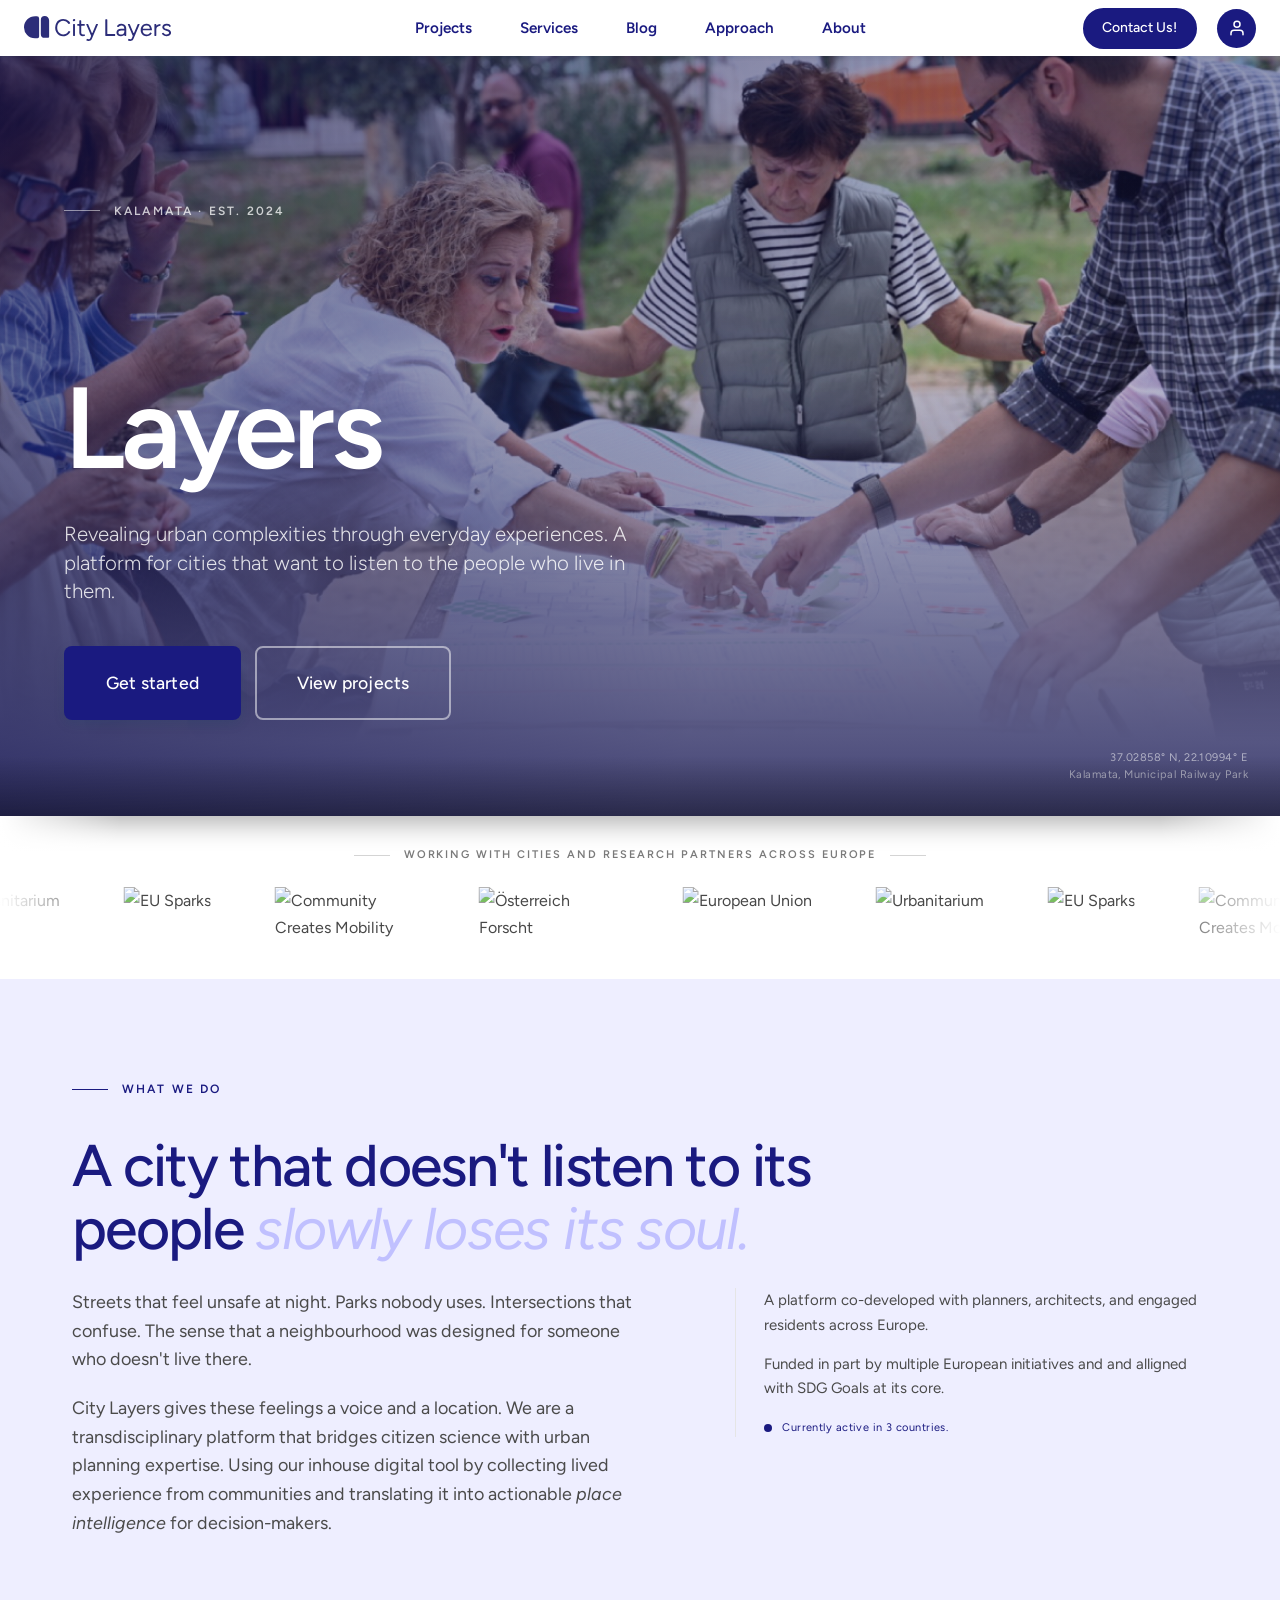
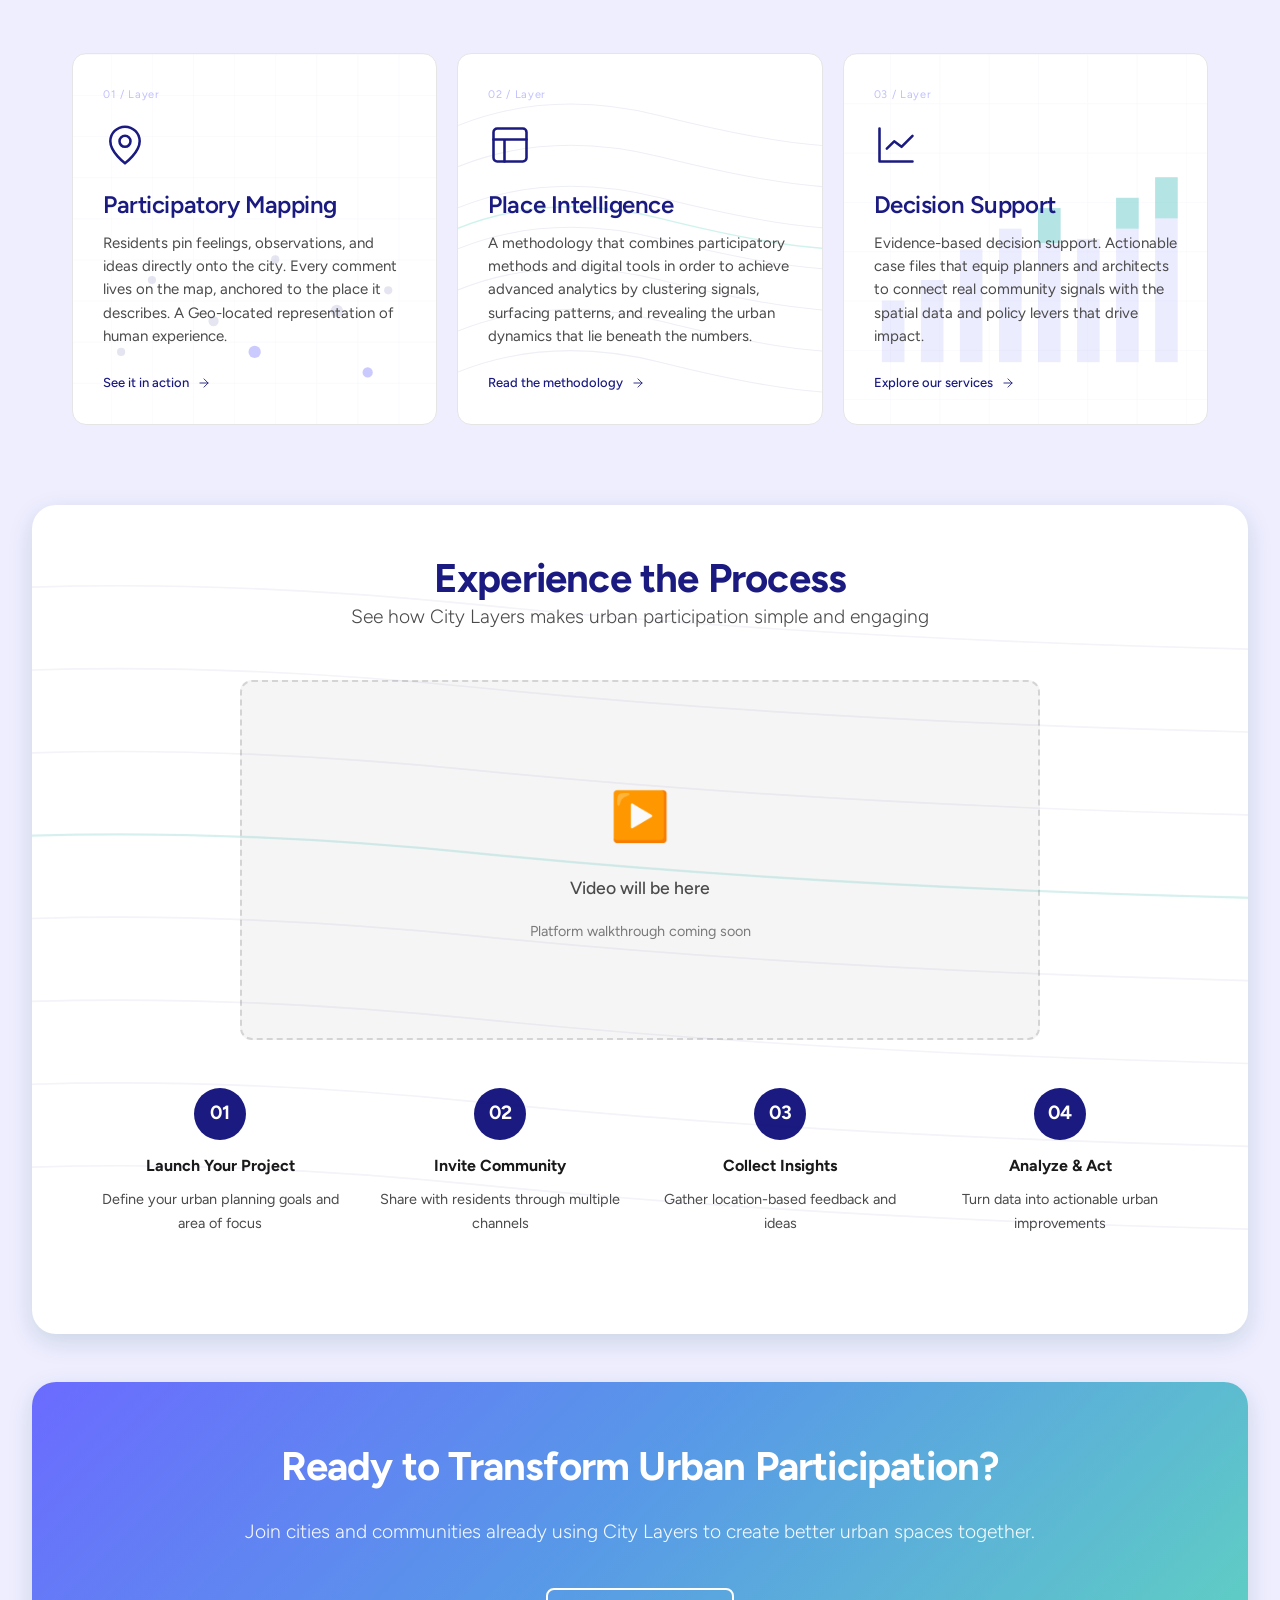
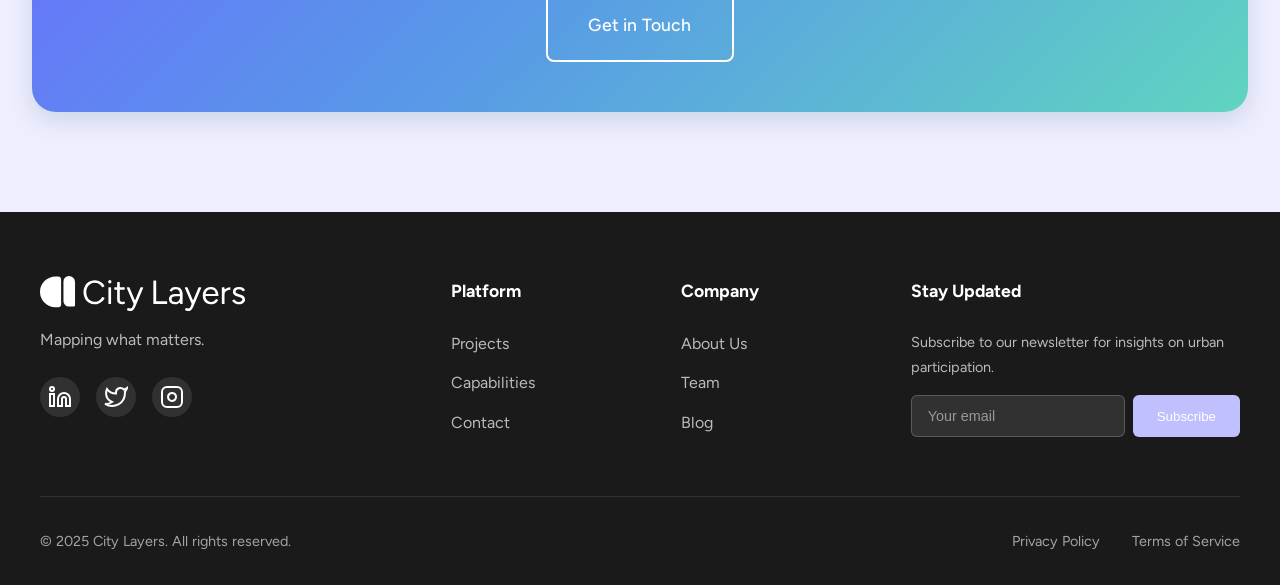
==== commit b4e00b18: "Revert "Update site to latest version" This reverts commit a14c4d1ee827da7ea530572e5f441326ca3914d1." ====
--- a/index.html
+++ b/index.html
@@ -1,18 +1,16 @@
-<!DOCTYPE html><html lang="en" data-astro-cid-sckkx6r4> <head><!-- 
-    ---- COOCKIE BANNER ----     <script type="text/javascript" src="https://embeds.iubenda.com/widgets/e9171710-c61c-4e46-822a-50a0c7bf7a67.js"></script>
-    --><meta charset="UTF-8"><meta name="viewport" content="width=device-width, initial-scale=1.0"><title>City Layers - Inclusive Urban Participation Platform</title><link rel="stylesheet" href="/styles.css"><link rel="stylesheet" href="/pages.css"><link href="https://fonts.googleapis.com/css2?family=Figtree:wght@300;400;500;600;700;800&family=Space+Grotesk:wght@300;400;500;600;700&display=swap" rel="stylesheet"><style>.floating-buttons[data-astro-cid-sckkx6r4]{position:fixed;top:.5rem;right:1.5rem;display:flex;gap:20px;align-items:center;z-index:1001}.floating-contact[data-astro-cid-sckkx6r4]{background:#1a1a80;color:#fff;padding:.4rem 1.1rem;border-radius:999px;font-size:.875rem;font-weight:500;text-decoration:none;border:2px solid #1A1A80;transition:all .2s ease}.floating-contact[data-astro-cid-sckkx6r4]:hover{background:#fff;color:#1a1a80;border-color:#fff;box-shadow:0 4px 15px #0000004d}.floating-login[data-astro-cid-sckkx6r4]{background:#1a1a80;color:#fff;width:39px;height:39px;border-radius:50%;text-decoration:none;border:none;transition:all .2s ease;display:flex;align-items:center;justify-content:center;font-weight:700;font-size:.75rem}.floating-login[data-astro-cid-sckkx6r4]:hover{background:#fff;color:#1a1a80;border-color:#fff;box-shadow:0 4px 15px #0000004d}
+<!DOCTYPE html><html lang="en" data-astro-cid-sckkx6r4> <head><meta charset="UTF-8"><meta name="viewport" content="width=device-width, initial-scale=1.0"><title>City Layers - Inclusive Urban Participation Platform.</title><link rel="stylesheet" href="/styles.css"><link rel="stylesheet" href="/pages.css"><link href="https://fonts.googleapis.com/css2?family=Figtree:wght@300;400;500;600;700;800&family=Space+Grotesk:wght@300;400;500;600;700&display=swap" rel="stylesheet"><style>.floating-buttons[data-astro-cid-sckkx6r4]{position:fixed;top:.5rem;right:1.5rem;display:flex;gap:20px;align-items:center;z-index:1001}.floating-contact[data-astro-cid-sckkx6r4]{background:#1a1a80;color:#fff;padding:.4rem 1.1rem;border-radius:999px;font-size:.875rem;font-weight:500;text-decoration:none;border:2px solid #1A1A80;transition:all .2s ease}.floating-contact[data-astro-cid-sckkx6r4]:hover{background:#fff;color:#1a1a80;border-color:#fff;box-shadow:0 4px 15px #0000004d}.floating-login[data-astro-cid-sckkx6r4]{background:#1a1a80;color:#fff;width:39px;height:39px;border-radius:50%;text-decoration:none;border:none;transition:all .2s ease;display:flex;align-items:center;justify-content:center;font-weight:700;font-size:.75rem}.floating-login[data-astro-cid-sckkx6r4]:hover{background:#fff;color:#1a1a80;border-color:#fff;box-shadow:0 4px 15px #0000004d}
 </style>
-<link rel="stylesheet" href="/_astro/index.Dkjv2Ht7.css"></head> <body data-astro-cid-sckkx6r4> <nav class="nav" data-astro-cid-sckkx6r4> <div class="nav-container" data-astro-cid-sckkx6r4> <a href="/" class="logo" data-astro-cid-sckkx6r4> <img src="/logo.svg" alt="City Layers" class="logo-img" data-astro-cid-sckkx6r4> </a> <ul class="nav-menu" id="navMenu" data-astro-cid-sckkx6r4> <li data-astro-cid-sckkx6r4><a href="/projects" class="nav-link " data-astro-cid-sckkx6r4>Projects</a></li> <li data-astro-cid-sckkx6r4><a href="/services" class="nav-link " data-astro-cid-sckkx6r4>Services</a></li> <li data-astro-cid-sckkx6r4><a href="/blog" class="nav-link " data-astro-cid-sckkx6r4>Blog</a></li> <li data-astro-cid-sckkx6r4><a href="/approach" class="nav-link " data-astro-cid-sckkx6r4>Approach</a></li> <li data-astro-cid-sckkx6r4><a href="/about" class="nav-link " data-astro-cid-sckkx6r4>About</a></li> </ul> <button class="nav-toggle" id="navToggle" data-astro-cid-sckkx6r4> <span data-astro-cid-sckkx6r4></span> <span data-astro-cid-sckkx6r4></span> <span data-astro-cid-sckkx6r4></span> </button> </div> </nav>  <section class="hero" id="hero" data-astro-cid-j7pv25f6> <div class="hero-image" data-astro-cid-j7pv25f6></div> <div class="container hero-content" data-astro-cid-j7pv25f6> <h1 class="hero-title" data-astro-cid-j7pv25f6> <span class="rotor" data-astro-cid-j7pv25f6><span id="rotor-word" class="word" data-astro-cid-j7pv25f6>City</span></span><br data-astro-cid-j7pv25f6>
+<link rel="stylesheet" href="/_astro/index@_@astro.CJyOsJvT.css"></head> <body data-astro-cid-sckkx6r4> <nav class="nav" data-astro-cid-sckkx6r4> <div class="nav-container" data-astro-cid-sckkx6r4> <a href="/" class="logo" data-astro-cid-sckkx6r4> <img src="/logo.svg" alt="City Layers" class="logo-img" data-astro-cid-sckkx6r4> </a> <ul class="nav-menu" id="navMenu" data-astro-cid-sckkx6r4> <li data-astro-cid-sckkx6r4><a href="/projects" class="nav-link " data-astro-cid-sckkx6r4>Projects</a></li> <li data-astro-cid-sckkx6r4><a href="/services" class="nav-link " data-astro-cid-sckkx6r4>Services</a></li> <li data-astro-cid-sckkx6r4><a href="/blog" class="nav-link " data-astro-cid-sckkx6r4>Blog</a></li> <li data-astro-cid-sckkx6r4><a href="/approach" class="nav-link " data-astro-cid-sckkx6r4>Approach</a></li> <li data-astro-cid-sckkx6r4><a href="/about" class="nav-link " data-astro-cid-sckkx6r4>About</a></li> </ul> <button class="nav-toggle" id="navToggle" data-astro-cid-sckkx6r4> <span data-astro-cid-sckkx6r4></span> <span data-astro-cid-sckkx6r4></span> <span data-astro-cid-sckkx6r4></span> </button> </div> </nav>  <section class="hero" id="hero" data-astro-cid-j7pv25f6> <div class="hero-image" data-astro-cid-j7pv25f6></div> <div class="container hero-content" data-astro-cid-j7pv25f6> <div class="hero-eyebrow" data-astro-cid-j7pv25f6>Kalamata · est. 2024</div> <h1 class="hero-title" data-astro-cid-j7pv25f6> <span class="rotor" data-astro-cid-j7pv25f6><span id="rotor-word" class="word" data-astro-cid-j7pv25f6>City</span></span><br data-astro-cid-j7pv25f6>
 Layers
-</h1> <p class="hero-tagline" data-astro-cid-j7pv25f6>Mapping What Matters</p> <p class="hero-subtitle" data-astro-cid-j7pv25f6>Place intelligence for better decisions. Using community mapping and spatial analysis, we reveal how people experience, use, and value their surroundings.</p> <div class="hero-cta" data-astro-cid-j7pv25f6> <a href="/contact" class="btn btn-primary btn-large" data-astro-cid-j7pv25f6>Get started</a> <a href="/projects" class="btn btn-outline-light btn-large" data-astro-cid-j7pv25f6>View projects</a> </div> </div> <div class="hero-meta" data-astro-cid-j7pv25f6>
+</h1> <p class="hero-subtitle" data-astro-cid-j7pv25f6>Revealing urban complexities through everyday experiences. A platform for cities that want to listen to the people who live in them.</p> <div class="hero-cta" data-astro-cid-j7pv25f6> <a href="/contact" class="btn btn-primary btn-large" data-astro-cid-j7pv25f6>Get started</a> <a href="/projects" class="btn btn-outline-light btn-large" data-astro-cid-j7pv25f6>View projects</a> </div> </div> <div class="hero-meta" data-astro-cid-j7pv25f6>
 37.02858° N, 22.10994° E<br data-astro-cid-j7pv25f6>
 Kalamata, Municipal Railway Park
-</div> </section> <section class="partners" data-astro-cid-j7pv25f6> <div class="partner-eyebrow" data-astro-cid-j7pv25f6> <span data-astro-cid-j7pv25f6>Working with cities and research partners across Europe</span> </div> <div class="partners-rail" id="partners-rail" data-astro-cid-j7pv25f6> <img class="partner-logo" src="http://localhost:8055/assets/45be767a-5a0b-498d-b910-82ad31ec4ecc" alt="Urbanitarium" data-astro-cid-j7pv25f6><img class="partner-logo" src="http://localhost:8055/assets/c695bc08-9dfa-4fac-bb6e-caa198f8ea85" alt="EU Sparks" data-astro-cid-j7pv25f6><img class="partner-logo" src="http://localhost:8055/assets/d2e82483-9597-4d52-9862-944a1853c120" alt="Community Creates Mobility" data-astro-cid-j7pv25f6><img class="partner-logo" src="http://localhost:8055/assets/582a3b43-7574-44ae-8637-b96ba723b3f2" alt="Österreich Forscht" data-astro-cid-j7pv25f6><img class="partner-logo" src="http://localhost:8055/assets/dfc9af5e-44fe-40d9-9ceb-de7be4818f11" alt="European Union" data-astro-cid-j7pv25f6><img class="partner-logo" src="http://localhost:8055/assets/45be767a-5a0b-498d-b910-82ad31ec4ecc" alt="Urbanitarium" data-astro-cid-j7pv25f6><img class="partner-logo" src="http://localhost:8055/assets/c695bc08-9dfa-4fac-bb6e-caa198f8ea85" alt="EU Sparks" data-astro-cid-j7pv25f6><img class="partner-logo" src="http://localhost:8055/assets/d2e82483-9597-4d52-9862-944a1853c120" alt="Community Creates Mobility" data-astro-cid-j7pv25f6><img class="partner-logo" src="http://localhost:8055/assets/582a3b43-7574-44ae-8637-b96ba723b3f2" alt="Österreich Forscht" data-astro-cid-j7pv25f6><img class="partner-logo" src="http://localhost:8055/assets/dfc9af5e-44fe-40d9-9ceb-de7be4818f11" alt="European Union" data-astro-cid-j7pv25f6><img class="partner-logo" src="http://localhost:8055/assets/45be767a-5a0b-498d-b910-82ad31ec4ecc" alt="Urbanitarium" data-astro-cid-j7pv25f6><img class="partner-logo" src="http://localhost:8055/assets/c695bc08-9dfa-4fac-bb6e-caa198f8ea85" alt="EU Sparks" data-astro-cid-j7pv25f6><img class="partner-logo" src="http://localhost:8055/assets/d2e82483-9597-4d52-9862-944a1853c120" alt="Community Creates Mobility" data-astro-cid-j7pv25f6><img class="partner-logo" src="http://localhost:8055/assets/582a3b43-7574-44ae-8637-b96ba723b3f2" alt="Österreich Forscht" data-astro-cid-j7pv25f6><img class="partner-logo" src="http://localhost:8055/assets/dfc9af5e-44fe-40d9-9ceb-de7be4818f11" alt="European Union" data-astro-cid-j7pv25f6><img class="partner-logo" src="http://localhost:8055/assets/45be767a-5a0b-498d-b910-82ad31ec4ecc" alt="Urbanitarium" data-astro-cid-j7pv25f6><img class="partner-logo" src="http://localhost:8055/assets/c695bc08-9dfa-4fac-bb6e-caa198f8ea85" alt="EU Sparks" data-astro-cid-j7pv25f6><img class="partner-logo" src="http://localhost:8055/assets/d2e82483-9597-4d52-9862-944a1853c120" alt="Community Creates Mobility" data-astro-cid-j7pv25f6><img class="partner-logo" src="http://localhost:8055/assets/582a3b43-7574-44ae-8637-b96ba723b3f2" alt="Österreich Forscht" data-astro-cid-j7pv25f6><img class="partner-logo" src="http://localhost:8055/assets/dfc9af5e-44fe-40d9-9ceb-de7be4818f11" alt="European Union" data-astro-cid-j7pv25f6> </div> </section> <section class="what-we-do" data-astro-cid-j7pv25f6> <div class="container" data-astro-cid-j7pv25f6> <div class="wwd-eyebrow" data-astro-cid-j7pv25f6>What we do</div> <h2 class="wwd-headline" data-astro-cid-j7pv25f6>Without a way to understand how places work for people,<em data-astro-cid-j7pv25f6> we build cities blind.</em></h2> <div class="wwd-grid" data-astro-cid-j7pv25f6> <div data-astro-cid-j7pv25f6> <p class="wwd-lede" data-astro-cid-j7pv25f6>Streets that feel unsafe at night. Parks nobody uses. Intersections that confuse. The sense that a neighbourhood was designed for someone who doesn't live there.</p> <p class="wwd-lede" data-astro-cid-j7pv25f6>City Layers gives these feelings a voice and a location. We are a transdisciplinary platform that bridges citizen science with urban planning expertise. Using our inhouse digital tool by collecting lived experience from communities and translating it into actionable <em data-astro-cid-j7pv25f6>place intelligence</em> for decision-makers.</p> </div> <aside class="wwd-aside" data-astro-cid-j7pv25f6> <p data-astro-cid-j7pv25f6>A platform co-developed with planners, architects and engaged residents across Europe.</p> <p data-astro-cid-j7pv25f6>Funded in part by several European initiatives, with the SDGs at its core.</p> <div class="wwd-pin-row" data-astro-cid-j7pv25f6> <span class="wwd-pin-dot" data-astro-cid-j7pv25f6></span>
+</div> </section> <section class="partners" data-astro-cid-j7pv25f6> <div class="partner-eyebrow" data-astro-cid-j7pv25f6> <span data-astro-cid-j7pv25f6>Working with cities and research partners across Europe</span> </div> <div class="partners-rail" id="partners-rail" data-astro-cid-j7pv25f6> <img class="partner-logo" src="http://localhost:8055/assets/45be767a-5a0b-498d-b910-82ad31ec4ecc" alt="Urbanitarium" data-astro-cid-j7pv25f6><img class="partner-logo" src="http://localhost:8055/assets/c695bc08-9dfa-4fac-bb6e-caa198f8ea85" alt="EU Sparks" data-astro-cid-j7pv25f6><img class="partner-logo" src="http://localhost:8055/assets/d2e82483-9597-4d52-9862-944a1853c120" alt="Community Creates Mobility" data-astro-cid-j7pv25f6><img class="partner-logo" src="http://localhost:8055/assets/582a3b43-7574-44ae-8637-b96ba723b3f2" alt="Österreich Forscht" data-astro-cid-j7pv25f6><img class="partner-logo" src="http://localhost:8055/assets/dfc9af5e-44fe-40d9-9ceb-de7be4818f11" alt="European Union" data-astro-cid-j7pv25f6><img class="partner-logo" src="http://localhost:8055/assets/45be767a-5a0b-498d-b910-82ad31ec4ecc" alt="Urbanitarium" data-astro-cid-j7pv25f6><img class="partner-logo" src="http://localhost:8055/assets/c695bc08-9dfa-4fac-bb6e-caa198f8ea85" alt="EU Sparks" data-astro-cid-j7pv25f6><img class="partner-logo" src="http://localhost:8055/assets/d2e82483-9597-4d52-9862-944a1853c120" alt="Community Creates Mobility" data-astro-cid-j7pv25f6><img class="partner-logo" src="http://localhost:8055/assets/582a3b43-7574-44ae-8637-b96ba723b3f2" alt="Österreich Forscht" data-astro-cid-j7pv25f6><img class="partner-logo" src="http://localhost:8055/assets/dfc9af5e-44fe-40d9-9ceb-de7be4818f11" alt="European Union" data-astro-cid-j7pv25f6><img class="partner-logo" src="http://localhost:8055/assets/45be767a-5a0b-498d-b910-82ad31ec4ecc" alt="Urbanitarium" data-astro-cid-j7pv25f6><img class="partner-logo" src="http://localhost:8055/assets/c695bc08-9dfa-4fac-bb6e-caa198f8ea85" alt="EU Sparks" data-astro-cid-j7pv25f6><img class="partner-logo" src="http://localhost:8055/assets/d2e82483-9597-4d52-9862-944a1853c120" alt="Community Creates Mobility" data-astro-cid-j7pv25f6><img class="partner-logo" src="http://localhost:8055/assets/582a3b43-7574-44ae-8637-b96ba723b3f2" alt="Österreich Forscht" data-astro-cid-j7pv25f6><img class="partner-logo" src="http://localhost:8055/assets/dfc9af5e-44fe-40d9-9ceb-de7be4818f11" alt="European Union" data-astro-cid-j7pv25f6><img class="partner-logo" src="http://localhost:8055/assets/45be767a-5a0b-498d-b910-82ad31ec4ecc" alt="Urbanitarium" data-astro-cid-j7pv25f6><img class="partner-logo" src="http://localhost:8055/assets/c695bc08-9dfa-4fac-bb6e-caa198f8ea85" alt="EU Sparks" data-astro-cid-j7pv25f6><img class="partner-logo" src="http://localhost:8055/assets/d2e82483-9597-4d52-9862-944a1853c120" alt="Community Creates Mobility" data-astro-cid-j7pv25f6><img class="partner-logo" src="http://localhost:8055/assets/582a3b43-7574-44ae-8637-b96ba723b3f2" alt="Österreich Forscht" data-astro-cid-j7pv25f6><img class="partner-logo" src="http://localhost:8055/assets/dfc9af5e-44fe-40d9-9ceb-de7be4818f11" alt="European Union" data-astro-cid-j7pv25f6> </div> </section> <section class="what-we-do" data-astro-cid-j7pv25f6> <div class="container" data-astro-cid-j7pv25f6> <div class="wwd-eyebrow" data-astro-cid-j7pv25f6>What we do</div> <h2 class="wwd-headline" data-astro-cid-j7pv25f6>A city that doesn't listen to its people <em data-astro-cid-j7pv25f6>slowly loses its soul.</em></h2> <div class="wwd-grid" data-astro-cid-j7pv25f6> <div data-astro-cid-j7pv25f6> <p class="wwd-lede" data-astro-cid-j7pv25f6>Streets that feel unsafe at night. Parks nobody uses. Intersections that confuse. The sense that a neighbourhood was designed for someone who doesn't live there.</p> <p class="wwd-lede" data-astro-cid-j7pv25f6>City Layers gives these feelings a voice and a location. We are a transdisciplinary platform that bridges citizen science with urban planning expertise. Using our inhouse digital tool by collecting lived experience from communities and translating it into actionable <em data-astro-cid-j7pv25f6>place intelligence</em> for decision-makers.</p> </div> <aside class="wwd-aside" data-astro-cid-j7pv25f6> <p data-astro-cid-j7pv25f6>A platform co-developed with planners, architects, and engaged residents across Europe.</p> <p data-astro-cid-j7pv25f6>Funded in part by multiple European initiatives and and alligned with SDG Goals at its core.</p> <div class="wwd-pin-row" data-astro-cid-j7pv25f6> <span class="wwd-pin-dot" data-astro-cid-j7pv25f6></span>
 Currently active in 3 countries.
-</div> </aside> </div> <div class="capabilities" data-astro-cid-j7pv25f6> <article class="cap" data-astro-cid-j7pv25f6> <div class="cap-bg" data-astro-cid-j7pv25f6> <svg viewBox="0 0 360 360" preserveAspectRatio="xMidYMid slice" data-astro-cid-j7pv25f6> <defs data-astro-cid-j7pv25f6> <pattern id="cap1-grid" width="40" height="40" patternUnits="userSpaceOnUse" data-astro-cid-j7pv25f6> <path d="M 40 0 L 0 0 0 40" fill="none" stroke="rgba(26,26,128,0.06)" stroke-width="1" data-astro-cid-j7pv25f6></path> </pattern> </defs> <rect width="360" height="360" fill="url(#cap1-grid)" data-astro-cid-j7pv25f6></rect> <g fill="rgba(26,26,128,0.16)" data-astro-cid-j7pv25f6> <circle cx="80" cy="220" r="4" data-astro-cid-j7pv25f6></circle> <circle cx="140" cy="260" r="5" data-astro-cid-j7pv25f6></circle> <circle cx="200" cy="200" r="4" data-astro-cid-j7pv25f6></circle> <circle cx="260" cy="250" r="6" data-astro-cid-j7pv25f6></circle> <circle cx="310" cy="230" r="4" data-astro-cid-j7pv25f6></circle> <circle cx="50" cy="290" r="4" data-astro-cid-j7pv25f6></circle> </g> <g fill="rgba(107,107,255,0.5)" data-astro-cid-j7pv25f6> <circle cx="180" cy="290" r="6" data-astro-cid-j7pv25f6></circle> <circle cx="290" cy="310" r="5" data-astro-cid-j7pv25f6></circle> </g> </svg> </div> <div class="cap-num" data-astro-cid-j7pv25f6>01 / Layer</div> <svg class="cap-icon" viewBox="0 0 24 24" fill="none" stroke="currentColor" stroke-width="1.4" stroke-linecap="round" stroke-linejoin="round" data-astro-cid-j7pv25f6> <circle cx="12" cy="10" r="3" data-astro-cid-j7pv25f6></circle> <path d="M12 2a8 8 0 0 0-8 8c0 6 8 12 8 12s8-6 8-12a8 8 0 0 0-8-8z" data-astro-cid-j7pv25f6></path> </svg> <h3 class="cap-title" data-astro-cid-j7pv25f6>Participatory Mapping</h3> <p class="cap-body" data-astro-cid-j7pv25f6>Residents pin observations, feelings and ideas directly onto the map. Every contribution stays anchored to the exact place it describes, so lived experience becomes spatially visible and ready to analyse.</p> <a href="/projects" class="cap-link" data-astro-cid-j7pv25f6>See it in action
-<svg viewBox="0 0 24 24" fill="none" stroke="currentColor" stroke-width="1.5" stroke-linecap="round" stroke-linejoin="round" data-astro-cid-j7pv25f6><line x1="5" y1="12" x2="19" y2="12" data-astro-cid-j7pv25f6></line><polyline points="12 5 19 12 12 19" data-astro-cid-j7pv25f6></polyline></svg> </a> </article> <article class="cap" data-astro-cid-j7pv25f6> <div class="cap-bg" data-astro-cid-j7pv25f6> <svg viewBox="0 0 360 360" preserveAspectRatio="xMidYMid slice" data-astro-cid-j7pv25f6> <g fill="none" stroke="rgba(26,26,128,0.10)" stroke-width="1" data-astro-cid-j7pv25f6> <path d="M -20 80 Q 80 30 200 60 T 380 90" data-astro-cid-j7pv25f6></path> <path d="M -20 120 Q 80 70 200 100 T 380 130" data-astro-cid-j7pv25f6></path> <path d="M -20 160 Q 80 110 200 140 T 380 170" data-astro-cid-j7pv25f6></path> <path d="M -20 200 Q 80 150 200 180 T 380 210" data-astro-cid-j7pv25f6></path> <path d="M -20 240 Q 80 190 200 220 T 380 250" data-astro-cid-j7pv25f6></path> <path d="M -20 280 Q 80 230 200 260 T 380 290" data-astro-cid-j7pv25f6></path> <path d="M -20 320 Q 80 270 200 300 T 380 330" data-astro-cid-j7pv25f6></path> </g> <g fill="none" stroke="rgba(96,212,192,0.42)" stroke-width="1.4" data-astro-cid-j7pv25f6> <path d="M -20 180 Q 80 130 200 160 T 380 190" data-astro-cid-j7pv25f6></path> </g> </svg> </div> <div class="cap-num" data-astro-cid-j7pv25f6>02 / Layer</div> <svg class="cap-icon" viewBox="0 0 24 24" fill="none" stroke="currentColor" stroke-width="1.4" stroke-linecap="round" stroke-linejoin="round" data-astro-cid-j7pv25f6> <rect x="3" y="3" width="18" height="18" rx="2" data-astro-cid-j7pv25f6></rect> <path d="M3 9h18M9 21V9" data-astro-cid-j7pv25f6></path> </svg> <h3 class="cap-title" data-astro-cid-j7pv25f6>Place Intelligence</h3> <p class="cap-body" data-astro-cid-j7pv25f6>We turn individual contributions into collective place intelligence. Our analytics cluster signals, surface patterns and reveal the hotspots, recurring issues and underrepresented needs that technical data alone tends to miss.</p> <a href="/approach" class="cap-link" data-astro-cid-j7pv25f6>Read the methodology
-<svg viewBox="0 0 24 24" fill="none" stroke="currentColor" stroke-width="1.5" stroke-linecap="round" stroke-linejoin="round" data-astro-cid-j7pv25f6><line x1="5" y1="12" x2="19" y2="12" data-astro-cid-j7pv25f6></line><polyline points="12 5 19 12 12 19" data-astro-cid-j7pv25f6></polyline></svg> </a> </article> <article class="cap" data-astro-cid-j7pv25f6> <div class="cap-bg" data-astro-cid-j7pv25f6> <svg viewBox="0 0 360 360" preserveAspectRatio="xMidYMid slice" data-astro-cid-j7pv25f6> <defs data-astro-cid-j7pv25f6> <pattern id="cap3-grid" width="60" height="60" patternUnits="userSpaceOnUse" data-astro-cid-j7pv25f6> <path d="M 48 0 L 0 0 0 48" fill="none" stroke="rgba(26,26,128,0.06)" stroke-width="1" data-astro-cid-j7pv25f6></path> </pattern> </defs> <rect width="360" height="360" fill="url(#cap3-grid)" data-astro-cid-j7pv25f6></rect> <g fill="rgba(107,107,255,0.18)" data-astro-cid-j7pv25f6> <rect x="40" y="240" width="22" height="60" data-astro-cid-j7pv25f6></rect> <rect x="78" y="220" width="22" height="80" data-astro-cid-j7pv25f6></rect> <rect x="116" y="190" width="22" height="110" data-astro-cid-j7pv25f6></rect> <rect x="154" y="170" width="22" height="130" data-astro-cid-j7pv25f6></rect> <rect x="192" y="150" width="22" height="150" data-astro-cid-j7pv25f6></rect> <rect x="230" y="180" width="22" height="120" data-astro-cid-j7pv25f6></rect> <rect x="268" y="140" width="22" height="160" data-astro-cid-j7pv25f6></rect> <rect x="306" y="120" width="22" height="180" data-astro-cid-j7pv25f6></rect> </g> <g fill="rgba(96,212,192,0.6)" data-astro-cid-j7pv25f6> <rect x="306" y="120" width="22" height="40" data-astro-cid-j7pv25f6></rect> <rect x="268" y="140" width="22" height="30" data-astro-cid-j7pv25f6></rect> <rect x="192" y="150" width="22" height="34" data-astro-cid-j7pv25f6></rect> </g> </svg> </div> <div class="cap-num" data-astro-cid-j7pv25f6>03 / Layer</div> <svg class="cap-icon" viewBox="0 0 24 24" fill="none" stroke="currentColor" stroke-width="1.4" stroke-linecap="round" stroke-linejoin="round" data-astro-cid-j7pv25f6> <path d="M3 3v18h18" data-astro-cid-j7pv25f6></path> <polyline points="7 14 11 10 15 13 21 7" data-astro-cid-j7pv25f6></polyline> </svg> <h3 class="cap-title" data-astro-cid-j7pv25f6>Decision Support</h3> <p class="cap-body" data-astro-cid-j7pv25f6>We close the loop between mapping and action. City Layers helps planners and architects connect community signals with the spatial data and policy decisions that turn feedback into real improvements on the ground.</p> <a href="/services" class="cap-link" data-astro-cid-j7pv25f6>Explore our services
-<svg viewBox="0 0 24 24" fill="none" stroke="currentColor" stroke-width="1.5" stroke-linecap="round" stroke-linejoin="round" data-astro-cid-j7pv25f6><line x1="5" y1="12" x2="19" y2="12" data-astro-cid-j7pv25f6></line><polyline points="12 5 19 12 12 19" data-astro-cid-j7pv25f6></polyline></svg> </a> </article> </div> </div> </section>  <section class="stats-band" data-astro-cid-j7pv25f6> <div class="container" data-astro-cid-j7pv25f6> <div class="stats-eyebrow" data-astro-cid-j7pv25f6> <span class="stats-eyebrow-line" data-astro-cid-j7pv25f6></span> <span class="stats-eyebrow-text" data-astro-cid-j7pv25f6>Built on real ground</span> <span class="stats-eyebrow-line" data-astro-cid-j7pv25f6></span> </div> <div class="stats-row" data-astro-cid-j7pv25f6> <div class="stat-block" data-astro-cid-j7pv25f6> <span class="stat-number" data-astro-cid-j7pv25f6>15,000+</span> <span class="stat-label" data-astro-cid-j7pv25f6>people reached</span> </div> <div class="stat-block" data-astro-cid-j7pv25f6> <span class="stat-number" data-astro-cid-j7pv25f6>10+</span> <span class="stat-label" data-astro-cid-j7pv25f6>cities</span> </div> <div class="stat-block" data-astro-cid-j7pv25f6> <span class="stat-number" data-astro-cid-j7pv25f6>15+</span> <span class="stat-label" data-astro-cid-j7pv25f6>institutional partners</span> </div> <div class="stat-block" data-astro-cid-j7pv25f6> <span class="stat-number" data-astro-cid-j7pv25f6>6</span> <span class="stat-label" data-astro-cid-j7pv25f6>awards</span> </div> <div class="stat-block" data-astro-cid-j7pv25f6> <span class="stat-number" data-astro-cid-j7pv25f6>7</span> <span class="stat-label" data-astro-cid-j7pv25f6>funded projects</span> </div> </div> </div> </section> <section class="demo-section" style="position: relative; overflow: hidden;" data-astro-cid-j7pv25f6> <svg style="position: absolute; inset: 0; width: 100%; height: 100%; pointer-events: none; opacity: 0.5;" viewBox="0 0 1200 500" preserveAspectRatio="xMidYMid slice" data-astro-cid-j7pv25f6> <g fill="none" stroke="rgba(26,26,128,0.10)" stroke-width="1" data-astro-cid-j7pv25f6> <path d="M -20 80 Q 200 30 500 60 T 1220 90" data-astro-cid-j7pv25f6></path> <path d="M -20 130 Q 200 80 500 110 T 1220 140" data-astro-cid-j7pv25f6></path> <path d="M -20 180 Q 200 130 500 160 T 1220 190" data-astro-cid-j7pv25f6></path> <path d="M -20 230 Q 200 180 500 210 T 1220 240" data-astro-cid-j7pv25f6></path> <path d="M -20 280 Q 200 230 500 260 T 1220 290" data-astro-cid-j7pv25f6></path> <path d="M -20 330 Q 200 280 500 310 T 1220 340" data-astro-cid-j7pv25f6></path> <path d="M -20 380 Q 200 330 500 360 T 1220 390" data-astro-cid-j7pv25f6></path> <path d="M -20 430 Q 200 380 500 410 T 1220 440" data-astro-cid-j7pv25f6></path> </g> <g fill="none" stroke="rgba(96,212,192,0.42)" stroke-width="1.4" data-astro-cid-j7pv25f6> <path d="M -20 230 Q 200 180 500 210 T 1220 240" data-astro-cid-j7pv25f6></path> </g> </svg> <div class="container" data-astro-cid-j7pv25f6> <div style="text-align: center; margin-bottom: 3rem;" data-astro-cid-j7pv25f6> <h2 class="section-title" data-astro-cid-j7pv25f6>Experience the Process</h2> <p class="section-description" data-astro-cid-j7pv25f6>From the experiences of the people who use a place to the decisions that improve it.</p> </div> <div style="
+</div> </aside> </div> <div class="capabilities" data-astro-cid-j7pv25f6> <article class="cap" data-astro-cid-j7pv25f6> <div class="cap-bg" data-astro-cid-j7pv25f6> <svg viewBox="0 0 360 360" preserveAspectRatio="xMidYMid slice" data-astro-cid-j7pv25f6> <defs data-astro-cid-j7pv25f6> <pattern id="cap1-grid" width="40" height="40" patternUnits="userSpaceOnUse" data-astro-cid-j7pv25f6> <path d="M 40 0 L 0 0 0 40" fill="none" stroke="rgba(26,26,128,0.06)" stroke-width="1" data-astro-cid-j7pv25f6></path> </pattern> </defs> <rect width="360" height="360" fill="url(#cap1-grid)" data-astro-cid-j7pv25f6></rect> <g fill="rgba(26,26,128,0.16)" data-astro-cid-j7pv25f6> <circle cx="80" cy="220" r="4" data-astro-cid-j7pv25f6></circle> <circle cx="140" cy="260" r="5" data-astro-cid-j7pv25f6></circle> <circle cx="200" cy="200" r="4" data-astro-cid-j7pv25f6></circle> <circle cx="260" cy="250" r="6" data-astro-cid-j7pv25f6></circle> <circle cx="310" cy="230" r="4" data-astro-cid-j7pv25f6></circle> <circle cx="50" cy="290" r="4" data-astro-cid-j7pv25f6></circle> </g> <g fill="rgba(107,107,255,0.5)" data-astro-cid-j7pv25f6> <circle cx="180" cy="290" r="6" data-astro-cid-j7pv25f6></circle> <circle cx="290" cy="310" r="5" data-astro-cid-j7pv25f6></circle> </g> </svg> </div> <div class="cap-num" data-astro-cid-j7pv25f6>01 / Layer</div> <svg class="cap-icon" viewBox="0 0 24 24" fill="none" stroke="currentColor" stroke-width="1.4" stroke-linecap="round" stroke-linejoin="round" data-astro-cid-j7pv25f6> <circle cx="12" cy="10" r="3" data-astro-cid-j7pv25f6></circle> <path d="M12 2a8 8 0 0 0-8 8c0 6 8 12 8 12s8-6 8-12a8 8 0 0 0-8-8z" data-astro-cid-j7pv25f6></path> </svg> <h3 class="cap-title" data-astro-cid-j7pv25f6>Participatory Mapping</h3> <p class="cap-body" data-astro-cid-j7pv25f6>Residents pin feelings, observations, and ideas directly onto the city. Every comment lives on the map, anchored to the place it describes. A Geo-located representation of human experience.</p> <a href="/projects" class="cap-link" data-astro-cid-j7pv25f6>See it in action
+<svg viewBox="0 0 24 24" fill="none" stroke="currentColor" stroke-width="1.5" stroke-linecap="round" stroke-linejoin="round" data-astro-cid-j7pv25f6><line x1="5" y1="12" x2="19" y2="12" data-astro-cid-j7pv25f6></line><polyline points="12 5 19 12 12 19" data-astro-cid-j7pv25f6></polyline></svg> </a> </article> <article class="cap" data-astro-cid-j7pv25f6> <div class="cap-bg" data-astro-cid-j7pv25f6> <svg viewBox="0 0 360 360" preserveAspectRatio="xMidYMid slice" data-astro-cid-j7pv25f6> <g fill="none" stroke="rgba(26,26,128,0.10)" stroke-width="1" data-astro-cid-j7pv25f6> <path d="M -20 80 Q 80 30 200 60 T 380 90" data-astro-cid-j7pv25f6></path> <path d="M -20 120 Q 80 70 200 100 T 380 130" data-astro-cid-j7pv25f6></path> <path d="M -20 160 Q 80 110 200 140 T 380 170" data-astro-cid-j7pv25f6></path> <path d="M -20 200 Q 80 150 200 180 T 380 210" data-astro-cid-j7pv25f6></path> <path d="M -20 240 Q 80 190 200 220 T 380 250" data-astro-cid-j7pv25f6></path> <path d="M -20 280 Q 80 230 200 260 T 380 290" data-astro-cid-j7pv25f6></path> <path d="M -20 320 Q 80 270 200 300 T 380 330" data-astro-cid-j7pv25f6></path> </g> <g fill="none" stroke="rgba(96,212,192,0.42)" stroke-width="1.4" data-astro-cid-j7pv25f6> <path d="M -20 180 Q 80 130 200 160 T 380 190" data-astro-cid-j7pv25f6></path> </g> </svg> </div> <div class="cap-num" data-astro-cid-j7pv25f6>02 / Layer</div> <svg class="cap-icon" viewBox="0 0 24 24" fill="none" stroke="currentColor" stroke-width="1.4" stroke-linecap="round" stroke-linejoin="round" data-astro-cid-j7pv25f6> <rect x="3" y="3" width="18" height="18" rx="2" data-astro-cid-j7pv25f6></rect> <path d="M3 9h18M9 21V9" data-astro-cid-j7pv25f6></path> </svg> <h3 class="cap-title" data-astro-cid-j7pv25f6>Place Intelligence</h3> <p class="cap-body" data-astro-cid-j7pv25f6>A methodology that combines participatory methods and digital tools in order to achieve advanced analytics by clustering signals, surfacing patterns, and revealing the urban dynamics that lie beneath the numbers.</p> <a href="/approach" class="cap-link" data-astro-cid-j7pv25f6>Read the methodology
+<svg viewBox="0 0 24 24" fill="none" stroke="currentColor" stroke-width="1.5" stroke-linecap="round" stroke-linejoin="round" data-astro-cid-j7pv25f6><line x1="5" y1="12" x2="19" y2="12" data-astro-cid-j7pv25f6></line><polyline points="12 5 19 12 12 19" data-astro-cid-j7pv25f6></polyline></svg> </a> </article> <article class="cap" data-astro-cid-j7pv25f6> <div class="cap-bg" data-astro-cid-j7pv25f6> <svg viewBox="0 0 360 360" preserveAspectRatio="xMidYMid slice" data-astro-cid-j7pv25f6> <defs data-astro-cid-j7pv25f6> <pattern id="cap3-grid" width="48" height="48" patternUnits="userSpaceOnUse" data-astro-cid-j7pv25f6> <path d="M 48 0 L 0 0 0 48" fill="none" stroke="rgba(26,26,128,0.06)" stroke-width="1" data-astro-cid-j7pv25f6></path> </pattern> </defs> <rect width="360" height="360" fill="url(#cap3-grid)" data-astro-cid-j7pv25f6></rect> <g fill="rgba(107,107,255,0.18)" data-astro-cid-j7pv25f6> <rect x="40" y="240" width="22" height="60" data-astro-cid-j7pv25f6></rect> <rect x="78" y="220" width="22" height="80" data-astro-cid-j7pv25f6></rect> <rect x="116" y="190" width="22" height="110" data-astro-cid-j7pv25f6></rect> <rect x="154" y="170" width="22" height="130" data-astro-cid-j7pv25f6></rect> <rect x="192" y="150" width="22" height="150" data-astro-cid-j7pv25f6></rect> <rect x="230" y="180" width="22" height="120" data-astro-cid-j7pv25f6></rect> <rect x="268" y="140" width="22" height="160" data-astro-cid-j7pv25f6></rect> <rect x="306" y="120" width="22" height="180" data-astro-cid-j7pv25f6></rect> </g> <g fill="rgba(96,212,192,0.6)" data-astro-cid-j7pv25f6> <rect x="306" y="120" width="22" height="40" data-astro-cid-j7pv25f6></rect> <rect x="268" y="140" width="22" height="30" data-astro-cid-j7pv25f6></rect> <rect x="192" y="150" width="22" height="34" data-astro-cid-j7pv25f6></rect> </g> </svg> </div> <div class="cap-num" data-astro-cid-j7pv25f6>03 / Layer</div> <svg class="cap-icon" viewBox="0 0 24 24" fill="none" stroke="currentColor" stroke-width="1.4" stroke-linecap="round" stroke-linejoin="round" data-astro-cid-j7pv25f6> <path d="M3 3v18h18" data-astro-cid-j7pv25f6></path> <polyline points="7 14 11 10 15 13 21 7" data-astro-cid-j7pv25f6></polyline> </svg> <h3 class="cap-title" data-astro-cid-j7pv25f6>Decision Support</h3> <p class="cap-body" data-astro-cid-j7pv25f6>Evidence-based decision support. Actionable case files that equip planners and architects to connect real community signals with the spatial data and policy levers that drive impact.</p> <a href="/services" class="cap-link" data-astro-cid-j7pv25f6>Explore our services
+<svg viewBox="0 0 24 24" fill="none" stroke="currentColor" stroke-width="1.5" stroke-linecap="round" stroke-linejoin="round" data-astro-cid-j7pv25f6><line x1="5" y1="12" x2="19" y2="12" data-astro-cid-j7pv25f6></line><polyline points="12 5 19 12 12 19" data-astro-cid-j7pv25f6></polyline></svg> </a> </article> </div> </div> </section> <section class="demo-section" style="position: relative; overflow: hidden;" data-astro-cid-j7pv25f6> <svg style="position: absolute; inset: 0; width: 100%; height: 100%; pointer-events: none; opacity: 0.5;" viewBox="0 0 1200 500" preserveAspectRatio="xMidYMid slice" data-astro-cid-j7pv25f6> <g fill="none" stroke="rgba(26,26,128,0.10)" stroke-width="1" data-astro-cid-j7pv25f6> <path d="M -20 80 Q 200 30 500 60 T 1220 90" data-astro-cid-j7pv25f6></path> <path d="M -20 130 Q 200 80 500 110 T 1220 140" data-astro-cid-j7pv25f6></path> <path d="M -20 180 Q 200 130 500 160 T 1220 190" data-astro-cid-j7pv25f6></path> <path d="M -20 230 Q 200 180 500 210 T 1220 240" data-astro-cid-j7pv25f6></path> <path d="M -20 280 Q 200 230 500 260 T 1220 290" data-astro-cid-j7pv25f6></path> <path d="M -20 330 Q 200 280 500 310 T 1220 340" data-astro-cid-j7pv25f6></path> <path d="M -20 380 Q 200 330 500 360 T 1220 390" data-astro-cid-j7pv25f6></path> <path d="M -20 430 Q 200 380 500 410 T 1220 440" data-astro-cid-j7pv25f6></path> </g> <g fill="none" stroke="rgba(96,212,192,0.42)" stroke-width="1.4" data-astro-cid-j7pv25f6> <path d="M -20 230 Q 200 180 500 210 T 1220 240" data-astro-cid-j7pv25f6></path> </g> </svg> <div class="container" data-astro-cid-j7pv25f6> <div style="text-align: center; margin-bottom: 3rem;" data-astro-cid-j7pv25f6> <h2 class="section-title" data-astro-cid-j7pv25f6>Experience the Process</h2> <p class="section-description" data-astro-cid-j7pv25f6>See how City Layers makes urban participation simple and engaging</p> </div> <div style="
             width: 100%;
             max-width: 800px;
             margin: 0 auto 3rem;
@@ -25,7 +23,7 @@
             justify-content: center;
             border: 2px dashed var(--gray-300, #ccc);
             gap: 1rem;
-        " data-astro-cid-j7pv25f6> <div style="font-size: 3rem;" data-astro-cid-j7pv25f6>▶️</div> <p style="font-size: 1.1rem; font-weight: 500; color: var(--text-medium, #666);" data-astro-cid-j7pv25f6>Video will be here</p> <p style="font-size: 0.9rem; color: var(--text-light, #999);" data-astro-cid-j7pv25f6>Platform walkthrough coming soon</p> </div> <div style="display: grid; grid-template-columns: repeat(4, 1fr); gap: 2rem; margin-bottom: 3rem;" data-astro-cid-j7pv25f6> <div style="text-align: center;" data-astro-cid-j7pv25f6> <div style="width: 52px; height: 52px; border-radius: 50%; background: var(--primary-color); color: white; display: flex; align-items: center; justify-content: center; font-size: 1.2rem; font-weight: 700; margin: 0 auto 0.75rem;" data-astro-cid-j7pv25f6>01</div> <strong data-astro-cid-j7pv25f6>CAPTURE</strong> <p style="font-size: 0.9rem; margin-top: 0.5rem; color: var(--text-medium, #666);" data-astro-cid-j7pv25f6>location-specific feedback.</p> </div> <div style="text-align: center;" data-astro-cid-j7pv25f6> <div style="width: 52px; height: 52px; border-radius: 50%; background: var(--primary-color); color: white; display: flex; align-items: center; justify-content: center; font-size: 1.2rem; font-weight: 700; margin: 0 auto 0.75rem;" data-astro-cid-j7pv25f6>02</div> <strong data-astro-cid-j7pv25f6>MAP</strong> <p style="font-size: 0.9rem; margin-top: 0.5rem; color: var(--text-medium, #666);" data-astro-cid-j7pv25f6>community knowledge and reveal spatial insights.</p> </div> <div style="text-align: center;" data-astro-cid-j7pv25f6> <div style="width: 52px; height: 52px; border-radius: 50%; background: var(--primary-color); color: white; display: flex; align-items: center; justify-content: center; font-size: 1.2rem; font-weight: 700; margin: 0 auto 0.75rem;" data-astro-cid-j7pv25f6>03</div> <strong data-astro-cid-j7pv25f6>PRIORITISE</strong> <p style="font-size: 0.9rem; margin-top: 0.5rem; color: var(--text-medium, #666);" data-astro-cid-j7pv25f6>insights by frequency and relevance.</p> </div> <div style="text-align: center;" data-astro-cid-j7pv25f6> <div style="width: 52px; height: 52px; border-radius: 50%; background: var(--primary-color); color: white; display: flex; align-items: center; justify-content: center; font-size: 1.2rem; font-weight: 700; margin: 0 auto 0.75rem;" data-astro-cid-j7pv25f6>04</div> <strong data-astro-cid-j7pv25f6>ACT</strong> <p style="font-size: 0.9rem; margin-top: 0.5rem; color: var(--text-medium, #666);" data-astro-cid-j7pv25f6>to improve design, planning, or decisions.</p> </div> </div> </div> </section> <section class="cta-section" data-astro-cid-j7pv25f6> <div class="container" data-astro-cid-j7pv25f6> <h2 data-astro-cid-j7pv25f6>Ready to Transform Urban Participation?</h2> <p data-astro-cid-j7pv25f6>Join the cities, planners and communities using City Layers to make better decisions about real places.</p> <div class="cta-buttons" data-astro-cid-j7pv25f6> <a href="/contact" class="btn btn-outline btn-large" data-astro-cid-j7pv25f6>Contact Us</a> </div> </div> </section>  <footer class="footer" data-astro-cid-sckkx6r4> <div class="footer-container" data-astro-cid-sckkx6r4> <div class="footer-column" data-astro-cid-sckkx6r4> <div class="footer-logo" data-astro-cid-sckkx6r4> <img src="/logo.svg" class="footer-logo-img" data-astro-cid-sckkx6r4> </div> <p class="footer-description" data-astro-cid-sckkx6r4>Mapping what matters.</p> <div class="social-links" data-astro-cid-sckkx6r4> <div class="social-links" data-astro-cid-sckkx6r4> <a href="https://www.linkedin.com/company/city-layers" target="_blank" rel="noopener noreferrer" class="social-link" aria-label="LinkedIn" data-astro-cid-sckkx6r4><svg width="24" height="24" viewBox="0 0 24 24" fill="none" stroke="currentColor" stroke-width="2" data-astro-cid-sckkx6r4><path d="M16 8a6 6 0 0 1 6 6v7h-4v-7a2 2 0 0 0-2-2 2 2 0 0 0-2 2v7h-4v-7a6 6 0 0 1 6-6z" data-astro-cid-sckkx6r4></path><rect x="2" y="9" width="4" height="12" data-astro-cid-sckkx6r4></rect><circle cx="4" cy="4" r="2" data-astro-cid-sckkx6r4></circle></svg></a> <a href="https://www.instagram.com/city.layers/" target="_blank" rel="noopener noreferrer" class="social-link" aria-label="Instagram" data-astro-cid-sckkx6r4><svg width="24" height="24" viewBox="0 0 24 24" fill="none" stroke="currentColor" stroke-width="2" data-astro-cid-sckkx6r4><rect x="2" y="2" width="20" height="20" rx="5" ry="5" data-astro-cid-sckkx6r4></rect><path d="M16 11.37A4 4 0 1 1 12.63 8 4 4 0 0 1 16 11.37z" data-astro-cid-sckkx6r4></path><line x1="17.5" y1="6.5" x2="17.51" y2="6.5" data-astro-cid-sckkx6r4></line></svg></a> </div> </div> </div> <div class="footer-column" data-astro-cid-sckkx6r4> <h4 data-astro-cid-sckkx6r4>Platform</h4> <ul class="footer-links" data-astro-cid-sckkx6r4> <li data-astro-cid-sckkx6r4><a href="/projects" data-astro-cid-sckkx6r4>Projects</a></li> <li data-astro-cid-sckkx6r4><a href="/approach" data-astro-cid-sckkx6r4>Approach</a></li> <li data-astro-cid-sckkx6r4><a href="/contact" data-astro-cid-sckkx6r4>Contact</a></li> </ul> </div> <div class="footer-column" data-astro-cid-sckkx6r4> <h4 data-astro-cid-sckkx6r4>Company</h4> <ul class="footer-links" data-astro-cid-sckkx6r4> <li data-astro-cid-sckkx6r4><a href="/about" data-astro-cid-sckkx6r4>About Us</a></li> <li data-astro-cid-sckkx6r4><a href="/about#team" data-astro-cid-sckkx6r4>Team</a></li> <li data-astro-cid-sckkx6r4><a href="/blog" data-astro-cid-sckkx6r4>Blog</a></li> </ul> </div> <div class="footer-column" data-astro-cid-sckkx6r4> <h4 data-astro-cid-sckkx6r4>Stay Updated</h4> <p class="footer-newsletter-text" data-astro-cid-sckkx6r4>Subscribe to our newsletter for insights on urban participation.</p> <form class="newsletter-form" data-astro-cid-sckkx6r4> <input type="email" placeholder="Your email" class="newsletter-input" data-astro-cid-sckkx6r4> <button type="submit" class="newsletter-btn" data-astro-cid-sckkx6r4>Subscribe</button> </form> </div> </div> <div class="footer-bottom" data-astro-cid-sckkx6r4> <p data-astro-cid-sckkx6r4>&copy; 2025 City Layers. All rights reserved.</p> <div class="footer-legal" data-astro-cid-sckkx6r4> <a href="/impressum" data-astro-cid-sckkx6r4>Impressum</a> <a href="/privacy" data-astro-cid-sckkx6r4>Privacy Policy</a> <a href="/terms" data-astro-cid-sckkx6r4>Terms of Service</a> </div> </div> </footer> <script src="/script.js"></script> <!-- Floating Contact Button & Login --> <div class="floating-buttons" data-astro-cid-sckkx6r4> <a href="/contact" class="floating-contact" data-astro-cid-sckkx6r4>Contact Us</a> <a href="https://campaigns.citylayers.eu/" class="floating-login" title="Client Login" target="_blank" rel="noopener noreferrer" data-astro-cid-sckkx6r4> <svg xmlns="http://www.w3.org/2000/svg" width="18" height="18" viewBox="0 0 24 24" fill="none" stroke="currentColor" stroke-width="2" stroke-linecap="round" stroke-linejoin="round" data-astro-cid-sckkx6r4> <path d="M20 21v-2a4 4 0 0 0-4-4H8a4 4 0 0 0-4 4v2" data-astro-cid-sckkx6r4></path> <circle cx="12" cy="7" r="4" data-astro-cid-sckkx6r4></circle> </svg> </a> </div>  </body></html>  <script>
+        " data-astro-cid-j7pv25f6> <div style="font-size: 3rem;" data-astro-cid-j7pv25f6>▶️</div> <p style="font-size: 1.1rem; font-weight: 500; color: var(--text-medium, #666);" data-astro-cid-j7pv25f6>Video will be here</p> <p style="font-size: 0.9rem; color: var(--text-light, #999);" data-astro-cid-j7pv25f6>Platform walkthrough coming soon</p> </div> <div style="display: grid; grid-template-columns: repeat(4, 1fr); gap: 2rem; margin-bottom: 3rem;" data-astro-cid-j7pv25f6> <div style="text-align: center;" data-astro-cid-j7pv25f6> <div style="width: 52px; height: 52px; border-radius: 50%; background: var(--primary-color); color: white; display: flex; align-items: center; justify-content: center; font-size: 1.2rem; font-weight: 700; margin: 0 auto 0.75rem;" data-astro-cid-j7pv25f6>01</div> <strong data-astro-cid-j7pv25f6>Launch Your Project</strong> <p style="font-size: 0.9rem; margin-top: 0.5rem; color: var(--text-medium, #666);" data-astro-cid-j7pv25f6>Define your urban planning goals and area of focus</p> </div> <div style="text-align: center;" data-astro-cid-j7pv25f6> <div style="width: 52px; height: 52px; border-radius: 50%; background: var(--primary-color); color: white; display: flex; align-items: center; justify-content: center; font-size: 1.2rem; font-weight: 700; margin: 0 auto 0.75rem;" data-astro-cid-j7pv25f6>02</div> <strong data-astro-cid-j7pv25f6>Invite Community</strong> <p style="font-size: 0.9rem; margin-top: 0.5rem; color: var(--text-medium, #666);" data-astro-cid-j7pv25f6>Share with residents through multiple channels</p> </div> <div style="text-align: center;" data-astro-cid-j7pv25f6> <div style="width: 52px; height: 52px; border-radius: 50%; background: var(--primary-color); color: white; display: flex; align-items: center; justify-content: center; font-size: 1.2rem; font-weight: 700; margin: 0 auto 0.75rem;" data-astro-cid-j7pv25f6>03</div> <strong data-astro-cid-j7pv25f6>Collect Insights</strong> <p style="font-size: 0.9rem; margin-top: 0.5rem; color: var(--text-medium, #666);" data-astro-cid-j7pv25f6>Gather location-based feedback and ideas</p> </div> <div style="text-align: center;" data-astro-cid-j7pv25f6> <div style="width: 52px; height: 52px; border-radius: 50%; background: var(--primary-color); color: white; display: flex; align-items: center; justify-content: center; font-size: 1.2rem; font-weight: 700; margin: 0 auto 0.75rem;" data-astro-cid-j7pv25f6>04</div> <strong data-astro-cid-j7pv25f6>Analyze & Act</strong> <p style="font-size: 0.9rem; margin-top: 0.5rem; color: var(--text-medium, #666);" data-astro-cid-j7pv25f6>Turn data into actionable urban improvements</p> </div> </div> </div> </section> <section class="cta-section" data-astro-cid-j7pv25f6> <div class="container" data-astro-cid-j7pv25f6> <h2 data-astro-cid-j7pv25f6>Ready to Transform Urban Participation?</h2> <p data-astro-cid-j7pv25f6>Join cities and communities already using City Layers to create better urban spaces together.</p> <div class="cta-buttons" data-astro-cid-j7pv25f6> <a href="/contact" class="btn btn-outline btn-large" data-astro-cid-j7pv25f6>Get in Touch</a> </div> </div> </section>  <footer class="footer" data-astro-cid-sckkx6r4> <div class="footer-container" data-astro-cid-sckkx6r4> <div class="footer-column" data-astro-cid-sckkx6r4> <div class="footer-logo" data-astro-cid-sckkx6r4> <img src="/logo.svg" class="footer-logo-img" data-astro-cid-sckkx6r4> </div> <p class="footer-description" data-astro-cid-sckkx6r4>Mapping what matters.</p> <div class="social-links" data-astro-cid-sckkx6r4> <a href="#" class="social-link" aria-label="LinkedIn" data-astro-cid-sckkx6r4><svg width="24" height="24" viewBox="0 0 24 24" fill="none" stroke="currentColor" stroke-width="2" data-astro-cid-sckkx6r4><path d="M16 8a6 6 0 0 1 6 6v7h-4v-7a2 2 0 0 0-2-2 2 2 0 0 0-2 2v7h-4v-7a6 6 0 0 1 6-6z" data-astro-cid-sckkx6r4></path><rect x="2" y="9" width="4" height="12" data-astro-cid-sckkx6r4></rect><circle cx="4" cy="4" r="2" data-astro-cid-sckkx6r4></circle></svg></a> <a href="#" class="social-link" aria-label="Twitter" data-astro-cid-sckkx6r4><svg width="24" height="24" viewBox="0 0 24 24" fill="none" stroke="currentColor" stroke-width="2" data-astro-cid-sckkx6r4><path d="M23 3a10.9 10.9 0 0 1-3.14 1.53 4.48 4.48 0 0 0-7.86 3v1A10.66 10.66 0 0 1 3 4s-4 9 5 13a11.64 11.64 0 0 1-7 2c9 5 20 0 20-11.5a4.5 4.5 0 0 0-.08-.83A7.72 7.72 0 0 0 23 3z" data-astro-cid-sckkx6r4></path></svg></a> <a href="#" class="social-link" aria-label="Instagram" data-astro-cid-sckkx6r4><svg width="24" height="24" viewBox="0 0 24 24" fill="none" stroke="currentColor" stroke-width="2" data-astro-cid-sckkx6r4><rect x="2" y="2" width="20" height="20" rx="5" ry="5" data-astro-cid-sckkx6r4></rect><path d="M16 11.37A4 4 0 1 1 12.63 8 4 4 0 0 1 16 11.37z" data-astro-cid-sckkx6r4></path><line x1="17.5" y1="6.5" x2="17.51" y2="6.5" data-astro-cid-sckkx6r4></line></svg></a> </div> </div> <div class="footer-column" data-astro-cid-sckkx6r4> <h4 data-astro-cid-sckkx6r4>Platform</h4> <ul class="footer-links" data-astro-cid-sckkx6r4> <li data-astro-cid-sckkx6r4><a href="/projects" data-astro-cid-sckkx6r4>Projects</a></li> <li data-astro-cid-sckkx6r4><a href="/capabilities" data-astro-cid-sckkx6r4>Capabilities</a></li> <li data-astro-cid-sckkx6r4><a href="/contact" data-astro-cid-sckkx6r4>Contact</a></li> </ul> </div> <div class="footer-column" data-astro-cid-sckkx6r4> <h4 data-astro-cid-sckkx6r4>Company</h4> <ul class="footer-links" data-astro-cid-sckkx6r4> <li data-astro-cid-sckkx6r4><a href="/about" data-astro-cid-sckkx6r4>About Us</a></li> <li data-astro-cid-sckkx6r4><a href="/about#team" data-astro-cid-sckkx6r4>Team</a></li> <li data-astro-cid-sckkx6r4><a href="/blog" data-astro-cid-sckkx6r4>Blog</a></li> </ul> </div> <div class="footer-column" data-astro-cid-sckkx6r4> <h4 data-astro-cid-sckkx6r4>Stay Updated</h4> <p class="footer-newsletter-text" data-astro-cid-sckkx6r4>Subscribe to our newsletter for insights on urban participation.</p> <form class="newsletter-form" data-astro-cid-sckkx6r4> <input type="email" placeholder="Your email" class="newsletter-input" data-astro-cid-sckkx6r4> <button type="submit" class="newsletter-btn" data-astro-cid-sckkx6r4>Subscribe</button> </form> </div> </div> <div class="footer-bottom" data-astro-cid-sckkx6r4> <p data-astro-cid-sckkx6r4>&copy; 2025 City Layers. All rights reserved.</p> <div class="footer-legal" data-astro-cid-sckkx6r4> <a href="#" data-astro-cid-sckkx6r4>Privacy Policy</a> <a href="#" data-astro-cid-sckkx6r4>Terms of Service</a> </div> </div> </footer> <script src="/script.js"></script> <!-- Floating Contact Button & Login --> <div class="floating-buttons" data-astro-cid-sckkx6r4> <a href="/contact" class="floating-contact" data-astro-cid-sckkx6r4>Contact Us!</a> <a href="https://campaigns.citylayers.eu/" class="floating-login" title="Client Login" target="_blank" rel="noopener noreferrer" data-astro-cid-sckkx6r4> <svg xmlns="http://www.w3.org/2000/svg" width="18" height="18" viewBox="0 0 24 24" fill="none" stroke="currentColor" stroke-width="2" stroke-linecap="round" stroke-linejoin="round" data-astro-cid-sckkx6r4> <path d="M20 21v-2a4 4 0 0 0-4-4H8a4 4 0 0 0-4 4v2" data-astro-cid-sckkx6r4></path> <circle cx="12" cy="7" r="4" data-astro-cid-sckkx6r4></circle> </svg> </a> </div>  </body></html>  <script>
 /* ── Partners marquee ───────────────────────────────────── */
 window.addEventListener('load', () => {
     const rail = document.getElementById('partners-rail');
@@ -48,20 +46,10 @@
 });
 
 /* ── Rotating word ──────────────────────────────────────── */
-const WORDS = ['City', 'Mobility', 'Climate', 'Safety', 'Community'];
-const DELAYS = [4000, 1200, 1200, 1200, 1200];
+const WORDS = ['City', 'Mobility', 'Noise', 'Safety', 'Nature', 'Experience'];
 let idx = 0;
 
-function applyWord(el, word) {
-    if (word === 'City') {
-        el.classList.add('white');
-    } else {
-        el.classList.remove('white');
-    }
-    el.textContent = word;
-}
-
-function rotate() {
+setInterval(() => {
     const el = document.getElementById('rotor-word');
     if (!el) return;
 
@@ -69,20 +57,12 @@
 
     setTimeout(() => {
         idx = (idx + 1) % WORDS.length;
-        applyWord(el, WORDS[idx]);
+        el.textContent = WORDS[idx];
         el.classList.remove('out');
         el.classList.add('in');
         requestAnimationFrame(() => requestAnimationFrame(() => {
             el.classList.remove('in');
         }));
-
-        setTimeout(rotate, DELAYS[idx]);
     }, 600);
-}
-
-// Apply white to initial "City" word
-const initial = document.getElementById('rotor-word');
-if (initial) initial.classList.add('white');
-
-setTimeout(rotate, DELAYS[0]);
+}, 1800);
 </script>
--- a/styles.css
+++ b/styles.css
@@ -3,7 +3,6 @@
     --primary-light: #C0C0FF;
     --primary-dark: #1A1A80;
     --accent-teal: #60D4C0;
-    --accent-purple: #6B6BFF;
     --accent-orange: #E05578;
     --text-dark: #1a1a1a;
     --text-medium: #4a4a4a;
@@ -39,6 +38,7 @@
     line-height: 1.7;
     background: linear-gradient(135deg, var(--bg-gradient-start) 0%, var(--bg-gradient-end) 100%);
     min-height: 100vh;
+    overflow-x: hidden;
 }
 
 .container {
@@ -107,7 +107,7 @@
 .nav-link {
     font-size: 0.95rem;
     font-weight: 600;
-    color: rgba(26, 26, 128, 0.75);
+    color: #1A1A80;
     text-decoration: none;
     transition: color 0.2s ease;
     position: relative;
@@ -120,12 +120,12 @@
     left: 0;
     width: 0;
     height: 2px;
-    background: var(--accent-purple);
+    background: #1A1A80;
     transition: width 0.3s ease;
 }
 
 .nav-link:hover {
-    color: var(--primary-color);
+    color: #1A1A80;
 }
 
 .nav-link:hover::after {
@@ -133,7 +133,7 @@
 }
 
 .nav-link.active {
-    color: var(--primary-color);
+    color: #1A1A80;
     font-weight: 600;
     text-decoration: none;
 }
@@ -306,7 +306,7 @@
     letter-spacing: -0.028em;
     line-height: 1.06;
     color: var(--primary-color);
-    margin: 0 0 60px;
+    margin: 0 0 28px;
     max-width: 920px;
 }
 
@@ -479,14 +479,14 @@
 .demo-section {
     background: var(--white);
     border-radius: 24px;
-    margin: 40px 2rem;
+    margin: 0 2rem;
     box-shadow: var(--shadow-lg);
 }
 
 /* ── Feature Cards ───────────────────────────────────────── */
 .features-grid {
     display: grid;
-    grid-template-columns: repeat(2, 1fr);
+    grid-template-columns: repeat(auto-fit, minmax(300px, 1fr));
     gap: 2.5rem;
     margin-top: 4rem;
 }
@@ -522,8 +522,12 @@
 }
 
 .feature-number {
+    font-family: var(--font-figtree);
+    font-size: 3rem;
+    color: var(--primary-color);
+    opacity: 0.1;
     margin-bottom: 1rem;
-    color: var(--primary-color);
+    font-weight: 700;
 }
 
 .feature-card h3 {
@@ -716,393 +720,6 @@
 
 .footer-legal a:hover {
     color: var(--white);
-}
-
-/* ── Projects - Hiding Cards with Filter ────────────────────── */
-
-.project-card.hidden {
-    display: none;
-}
-
-/* ── Service offers section ──────────────────────────────── */
-.svc-intro {
-    max-width: 720px;
-    margin-bottom: 3rem;
-}
-
-.svc-eyebrow {
-    font-size: 11px;
-    font-weight: 600;
-    letter-spacing: 0.18em;
-    text-transform: uppercase;
-    color: var(--primary-color);
-    display: flex;
-    align-items: center;
-    gap: 14px;
-    margin-bottom: 20px;
-}
-
-.svc-eyebrow::before {
-    content: "";
-    display: block;
-    width: 36px;
-    height: 1px;
-    background: var(--primary-color);
-}
-
-.svc-intro .section-title {
-    text-align: left;
-    margin-bottom: 1rem;
-}
-
-.svc-intro .section-title em {
-    font-style: italic;
-    font-weight: 400;
-    color: var(--primary-light);
-}
-
-.svc-lede {
-    font-size: 1.05rem;
-    color: var(--text-medium);
-    line-height: 1.7;
-}
-
-/* ── Grid ─────────────────────────────────────────────────── */
-.svc-grid {
-    display: grid;
-    grid-template-columns: 1fr 1fr;
-    gap: 2rem;
-}
-
-/* ── Card shell ───────────────────────────────────────────── */
-.svc-card {
-    background: var(--white);
-    border: 1px solid var(--gray-200);
-    border-radius: 16px;
-    overflow: hidden;
-    display: flex;
-    flex-direction: column;
-    transition: box-shadow 0.3s ease, transform 0.3s ease;
-}
-
-.svc-card:hover {
-    box-shadow: 0 8px 32px rgba(26,26,128,0.12);
-    transform: translateY(-3px);
-}
-
-/* ── Visual stage ─────────────────────────────────────────── */
-.svc-visual {
-    position: relative;
-    height: 300px;
-    overflow: hidden;
-    background: linear-gradient(110deg, rgba(14,14,77,0.95) 0%, rgba(14,14,77,0.80) 30%, rgba(26,26,128,0.70) 70%);
-    border-bottom: 1px solid var(--gray-200);
-    cursor: pointer;
-}
-
-.svc-visual::before {
-    content: "";
-    position: absolute;
-    inset: 0;
-    background-image:
-        linear-gradient(rgba(255,255,255,0.05) 1px, transparent 1px),
-        linear-gradient(90deg, rgba(255,255,255,0.05) 1px, transparent 1px);
-    background-size: 38px 38px;
-    mask-image: radial-gradient(120% 100% at 50% 40%, #000 35%, transparent 80%);
-    -webkit-mask-image: radial-gradient(120% 100% at 50% 40%, #000 35%, transparent 80%);
-}
-
-.svc-hint {
-    position: absolute;
-    bottom: 12px;
-    right: 14px;
-    z-index: 6;
-    display: inline-flex;
-    align-items: center;
-    gap: 6px;
-    font-size: 10px;
-    letter-spacing: 0.04em;
-    color: rgba(255,255,255,0.5);
-    white-space: nowrap;
-    pointer-events: none;
-    transition: opacity 0.3s ease;
-}
-
-.svc-hint svg {
-    width: 12px;
-    height: 12px;
-    flex-shrink: 0;
-}
-
-.svc-card:hover .svc-hint { opacity: 0; }
-
-/* ── Layerstack (Platform) ────────────────────────────────── */
-.layerstack {
-    position: absolute;
-    inset: 0;
-    display: grid;
-    place-items: center;
-    z-index: 3;
-}
-
-.layer {
-    position: absolute;
-    width: 210px;
-    height: 132px;
-    border-radius: 12px;
-    border: 1px solid rgba(255,255,255,0.16);
-    overflow: hidden;
-    box-shadow: 0 16px 30px -14px rgba(0,0,0,0.6);
-    transition: transform 0.55s cubic-bezier(0.34, 1.56, 0.64, 1), box-shadow 0.55s ease;
-}
-
-.layer svg {
-    position: absolute;
-    inset: 0;
-    width: 100%;
-    height: 100%;
-    display: block;
-}
-
-.layer-tag {
-    position: absolute;
-    left: 10px;
-    top: 9px;
-    z-index: 2;
-    font-size: 10px;
-    font-weight: 600;
-    letter-spacing: 0.02em;
-    padding: 3px 9px 3px 8px;
-    border-radius: 999px;
-    background: rgba(255,255,255,0.92);
-    color: var(--primary-color);
-    display: inline-flex;
-    align-items: center;
-    gap: 6px;
-    opacity: 0;
-    transform: translateY(-4px);
-    transition: opacity 0.45s ease 0.12s, transform 0.45s ease 0.12s;
-}
-
-.layer-dot {
-    width: 7px;
-    height: 7px;
-    border-radius: 50%;
-    flex-shrink: 0;
-}
-
-/* Default: stacked deck */
-.l1 { transform: translateY(26px) scale(0.96); z-index: 1; }
-.l2 { transform: translateY(6px); z-index: 2; }
-.l3 { transform: translateY(-14px) scale(0.96); z-index: 3; }
-
-/* Hover: fan out */
-.svc-card.is-platform:hover .l1 { transform: translate(-86px, 40px) rotate(-7deg); }
-.svc-card.is-platform:hover .l2 { transform: translate(0, 0) rotate(0deg); box-shadow: 0 24px 44px -16px rgba(0,0,0,0.7); }
-.svc-card.is-platform:hover .l3 { transform: translate(86px, -40px) rotate(7deg); }
-.svc-card.is-platform:hover .layer-tag { opacity: 1; transform: translateY(0); }
-
-/* ── Gather network (Campaign) ────────────────────────────── */
-.gather {
-    position: absolute;
-    inset: 0;
-    z-index: 3;
-}
-
-.gather-links {
-    position: absolute;
-    inset: 0;
-    width: 100%;
-    height: 100%;
-}
-
-.gather-links line {
-    stroke: rgba(130,222,207,0.55);
-    stroke-width: 1.2;
-    stroke-dasharray: 4 4;
-    opacity: 0;
-    transition: opacity 0.5s ease;
-}
-
-.svc-card.is-campaign:hover .gather-links line { opacity: 1; }
-
-.person {
-    position: absolute;
-    width: 26px;
-    height: 26px;
-    border-radius: 50%;
-    display: grid;
-    place-items: center;
-    transform: translate(-50%, -50%) scale(0.9);
-    background: rgba(255,255,255,0.1);
-    border: 1px solid rgba(255,255,255,0.22);
-    color: rgba(255,255,255,0.9);
-    transition: transform 0.5s ease, background 0.5s ease;
-    z-index: 2;
-}
-
-.person svg { width: 14px; height: 14px; }
-
-.person.center {
-    left: 50%;
-    top: 52%;
-    width: 52px;
-    height: 52px;
-    background: rgba(255,255,255,0.95);
-    border-color: transparent;
-    color: var(--primary-color);
-    box-shadow: 0 10px 26px -8px rgba(0,0,0,0.55);
-    z-index: 3;
-}
-
-.person.center svg { width: 24px; height: 24px; }
-
-.svc-card.is-campaign:hover .person:not(.center) {
-    transform: translate(-50%, -50%) scale(1);
-    background: rgba(255,255,255,0.18);
-}
-
-/* Voice bubbles — hidden by default, appear on hover */
-.voice {
-    position: absolute;
-    z-index: 4;
-    max-width: 162px;
-    padding: 8px 12px;
-    border-radius: 999px;
-    background: rgba(255,255,255,0.95);
-    color: var(--primary-color);
-    font-size: 11.5px;
-    font-style: italic;
-    line-height: 1.3;
-    box-shadow: 0 10px 24px -10px rgba(0,0,0,0.55);
-    display: flex;
-    align-items: center;
-    gap: 8px;
-    opacity: 0;
-    transform: translateY(10px) scale(0.94);
-    transform-origin: left bottom;
-    transition: opacity 0.5s ease, transform 0.5s ease;
-    pointer-events: none;
-}
-
-.vd {
-    width: 8px;
-    height: 8px;
-    border-radius: 50%;
-    flex-shrink: 0;
-}
-
-.v1 { left: 4%; top: 25%; }
-.v2 { right: 3%; top: 10%; }
-.v3 { left: 6%; bottom: 12%; }
-
-.svc-card.is-campaign:hover .voice { opacity: 1; transform: translateY(0) scale(1); }
-.svc-card.is-campaign:hover .v1 { transition-delay: 0.06s; }
-.svc-card.is-campaign:hover .v2 { transition-delay: 0.16s; }
-.svc-card.is-campaign:hover .v3 { transition-delay: 0.26s; }
-
-/* ── Card body ────────────────────────────────────────────── */
-.svc-body {
-    padding: 2rem;
-    display: flex;
-    flex-direction: column;
-    flex: 1;
-}
-
-.svc-kicker {
-    display: inline-flex;
-    align-items: center;
-    gap: 8px;
-    font-size: 11px;
-    font-weight: 600;
-    letter-spacing: 0.04em;
-    padding: 5px 12px 5px 10px;
-    border-radius: 999px;
-    background: rgba(26,26,128,0.06);
-    color: var(--primary-color);
-    align-self: flex-start;
-    margin-bottom: 16px;
-}
-
-.k-dot {
-    width: 7px;
-    height: 7px;
-    border-radius: 50%;
-    flex-shrink: 0;
-}
-
-.svc-title {
-    font-family: var(--font-figtree);
-    font-size: clamp(26px, 2.4vw, 34px);
-    font-weight: 600;
-    color: var(--primary-color);
-    letter-spacing: -0.022em;
-    margin: 0 0 4px;
-}
-
-.svc-tagline {
-    font-family: var(--font-figtree);
-    font-size: 16px;
-    font-weight: 500;
-    font-style: italic;
-    color: var(--text-medium);
-    margin: 0 0 16px;
-}
-
-.svc-desc {
-    font-size: 15px;
-    color: var(--text-medium);
-    line-height: 1.6;
-    margin: 0 0 22px;
-}
-
-.svc-feats {
-    list-style: none;
-    padding: 0;
-    margin: 0 0 26px;
-    display: flex;
-    flex-direction: column;
-    gap: 11px;
-    flex: 1;
-}
-
-.svc-feats li {
-    display: flex;
-    gap: 11px;
-    align-items: flex-start;
-    font-size: 14px;
-    line-height: 1.45;
-    color: var(--text-medium);
-}
-
-.svc-feats li svg {
-    width: 17px;
-    height: 17px;
-    color: var(--primary-color);
-    flex-shrink: 0;
-    margin-top: 1px;
-    stroke-width: 1.6;
-}
-
-.svc-foot {
-    margin-top: auto;
-    display: flex;
-    align-items: center;
-    justify-content: space-between;
-    gap: 16px;
-    padding-top: 20px;
-    border-top: 1px solid var(--gray-200);
-    flex-wrap: wrap;
-}
-
-.svc-note {
-    font-size: 11px;
-    color: var(--text-light);
-    letter-spacing: 0.04em;
-}
-
-@media (max-width: 900px) {
-    .svc-grid { grid-template-columns: 1fr; }
 }
 
 /* ── Animations ──────────────────────────────────────────── */
--- a/pages.css
+++ b/pages.css
@@ -1,70 +1,27 @@
 /* Pages Specific Styles */
 
 /* Page Hero */
-.page-eyebrow {
-  font-size: 12px;
-  font-weight: 600;
-  letter-spacing: 0.18em;
-  text-transform: uppercase;
-  color: var(--primary-color);
-  display: flex;
-  align-items: center;
-  gap: 14px;
-  margin-bottom: 20px;
-}
-
-.page-eyebrow::before {
-  content: "";
-  display: block;
-  width: 36px;
-  height: 1px;
-  background: var(--primary-color);
-}
-
 .page-hero {
-  padding: 140px 2rem 80px;
-  text-align: left;
-  background: linear-gradient(110deg,
-    rgba(14,14,77,0.95) 0%,
-    rgba(14,14,77,0.80) 30%,
-    rgba(26,26,128,0.70) 70%);
+    padding: 140px 2rem 80px;
+    text-align: center;
+    background: linear-gradient(135deg, rgba(1, 71, 81, 0.03) 0%, rgba(1, 71, 81, 0.08) 100%);
 }
 
 .page-title {
-  font-family: 'Figtree', sans-serif;
-  font-size: 3.5rem;
-  margin-bottom: 1.5rem;
-  color: #ffffff;
-  letter-spacing: -0.03em;
-  font-weight: 800;
+    font-family: 'Figtree', sans-serif;
+    font-size: 3.5rem;
+    margin-bottom: 1.5rem;
+    color: var(--text-dark);
+    letter-spacing: -0.03em;
+    font-weight: 800;
 }
 
 .page-subtitle {
-  font-size: 1.3rem;
-  color: rgba(255, 255, 255, 0.85);
-  max-width: 800px;
-  margin: 0;
-  font-weight: 300;
-}
-
-.page-eyebrow {
-  font-size: 12px;
-  font-weight: 600;
-  letter-spacing: 0.18em;
-  text-transform: uppercase;
-  color: rgba(255, 255, 255, 0.8);
-  display: flex;
-  align-items: center;
-  gap: 14px;
-  margin-bottom: 20px;
-}
-
-.page-eyebrow::before {
-  content: "";
-  display: block;
-  width: 36px;
-  height: 1px;
-  background: rgba(255, 255, 255, 0.6);
+    font-size: 1.3rem;
+    color: var(--text-medium);
+    max-width: 800px;
+    margin: 0 auto;
+    font-weight: 300;
 }
 
 /* Our Story */
@@ -138,7 +95,7 @@
 .value-card h3 {
     font-size: 1.3rem;
     margin-bottom: 1rem;
-    color: var(--primary-color);
+    color: var(--text-dark);
 }
 
 .value-card p {
@@ -270,24 +227,21 @@
 }
 
 .project-card {
-  background: var(--white);
-  border-radius: 12px;
-  overflow: hidden;
-  box-shadow: var(--shadow-sm);
-  transition: var(--transition);
-  cursor: pointer;
-  border: 1px solid var(--gray-200);
-  align-self: start;
+    background: var(--white);
+    border-radius: 12px;
+    overflow: hidden;
+    box-shadow: var(--shadow-sm);
+    transition: var(--transition);
+    cursor: pointer;
 }
 
 .project-card:hover {
-  transform: translateY(-3px);
-  box-shadow: 0 2px 0 rgba(26,26,128,0.04), 0 18px 36px -16px rgba(26,26,128,0.18);
-  border-color: var(--primary-light);
+    transform: translateY(-5px);
+    box-shadow: var(--shadow-lg);
 }
 
 .project-image {
-    height: 300px;
+    height: 240px;
     background: linear-gradient(135deg, var(--primary-color) 0%, var(--primary-light) 100%);
     display: flex;
     align-items: center;
@@ -305,7 +259,6 @@
     gap: 1rem;
     margin-bottom: 1rem;
     font-size: 0.85rem;
-    align-items: flex-start;
 }
 
 .project-tag {
@@ -314,8 +267,6 @@
     padding: 0.25rem 0.75rem;
     border-radius: 4px;
     font-weight: 500;
-    white-space: nowrap;
-    flex-shrink: 0;
 }
 
 .project-title {
@@ -328,11 +279,6 @@
     color: var(--text-medium);
     line-height: 1.6;
     margin-bottom: 1rem;
-    display: -webkit-box;
-    -webkit-line-clamp: 3;
-    -webkit-box-orient: vertical;
-    line-clamp: 3;
-    overflow: hidden;
 }
 
 .project-stats {
@@ -369,7 +315,7 @@
     display: grid;
     grid-template-columns: 2fr 1fr;
     gap: 3rem;
-    align-items: start;
+    margin-top: 3rem;
 }
 
 .blog-main {
@@ -449,8 +395,9 @@
 
 /* Sidebar */
 .blog-sidebar {
+    position: sticky;
+    top: 100px;
     height: fit-content;
-    align-self: start;
 }
 
 .sidebar-widget {
@@ -676,11 +623,6 @@
     flex-shrink: 0;
 }
 
-.contact-icon svg {
-    width: 24px;
-    height: 24px;
-}
-
 .contact-item-content h3 {
     font-size: 1.1rem;
     margin-bottom: 0.25rem;
@@ -755,26 +697,6 @@
     margin-top: 1rem;
 }
 
-/* Impressum Page */
-.impressum-section h3 {
-    font-size: 1rem;
-    font-weight: 600;
-    color: var(--primary-color);
-    margin-top: 1.5rem;
-    margin-bottom: 0.75rem;
-}
-
-.impressum-section ul {
-    padding-left: 1.5rem;
-    margin-bottom: 0.75rem;
-}
-
-.impressum-section ul li {
-    color: var(--text-medium);
-    line-height: 1.8;
-    margin-bottom: 0.25rem;
-}
-
 /* Responsive */
 @media (max-width: 1024px) {
     .story-content,
--- a/_astro/index@_@astro.CJyOsJvT.css
+++ b/_astro/index@_@astro.CJyOsJvT.css
@@ -0,0 +1 @@
+.hero[data-astro-cid-j7pv25f6]{position:relative;min-height:760px;color:#fff;overflow:hidden;display:flex;align-items:flex-end;padding-bottom:96px;padding-top:140px;z-index:1;box-shadow:0 8px 24px #0000004d}.hero-image[data-astro-cid-j7pv25f6]{position:absolute;inset:0;z-index:0;background-image:url(/CL-Hero%20Image.png);background-size:cover;background-position:center;background-repeat:no-repeat}.hero[data-astro-cid-j7pv25f6]:after{content:"";position:absolute;bottom:0;left:0;right:0;height:60px;background:linear-gradient(to bottom,transparent,rgba(0,0,0,.35));pointer-events:none;z-index:2}.hero-image[data-astro-cid-j7pv25f6]:after{content:"";position:absolute;inset:0;background:linear-gradient(180deg,#0e0e4d66,#0e0e4d33 40%,#0e0e4dc7),linear-gradient(110deg,#0e0e4d8c,#0e0e4d0d 60%);pointer-events:none}.hero-content[data-astro-cid-j7pv25f6]{position:relative;z-index:1;max-width:920px;margin-left:0;margin-right:auto;text-align:left}.hero-eyebrow[data-astro-cid-j7pv25f6]{font-family:Figtree,sans-serif;font-size:12px;font-weight:600;letter-spacing:.18em;text-transform:uppercase;color:#ffffffbf;display:flex;align-items:center;gap:14px;margin-bottom:28px}.hero-eyebrow[data-astro-cid-j7pv25f6]:before{content:"";display:block;width:36px;height:1px;background:#ffffff80}.hero-title[data-astro-cid-j7pv25f6]{font-family:Figtree,sans-serif;font-size:clamp(48px,9vw,128px);font-weight:600;letter-spacing:-.034em;line-height:.96;color:#fff;margin:0;overflow:visible}.rotor[data-astro-cid-j7pv25f6]{display:inline-block;position:relative;white-space:nowrap}.word[data-astro-cid-j7pv25f6]{display:inline-block;background:linear-gradient(95deg,#82a8ff,#7bc5ff 45%,#82e6d3);-webkit-background-clip:text;-webkit-text-fill-color:transparent;background-clip:text;padding-bottom:.12em;padding-right:.1em;transition:opacity .6s ease,transform .6s ease,filter .6s ease;will-change:opacity,transform}.word[data-astro-cid-j7pv25f6].out{opacity:0;transform:translateY(-12px);filter:blur(4px)}.word[data-astro-cid-j7pv25f6].in{opacity:0;transform:translateY(12px);filter:blur(4px)}.hero-subtitle[data-astro-cid-j7pv25f6]{font-family:Figtree,sans-serif;font-size:clamp(18px,1.6vw,22px);font-weight:300;color:#ffffffd6;margin:36px 0 0;max-width:590px;line-height:1.4}.hero-cta[data-astro-cid-j7pv25f6]{display:flex;gap:14px;margin-top:40px;flex-wrap:wrap}.btn-outline-light[data-astro-cid-j7pv25f6]{background:transparent;color:#fff;border:2px solid rgba(255,255,255,.5)}.btn-outline-light[data-astro-cid-j7pv25f6]:hover{background:#ffffff1a;border-color:#ffffffe6}.hero-meta[data-astro-cid-j7pv25f6]{position:absolute;right:32px;bottom:32px;z-index:1;font-family:Figtree,sans-serif;font-size:11px;color:#ffffff8c;text-align:right;line-height:1.6;letter-spacing:.04em}.partners[data-astro-cid-j7pv25f6]{position:relative;background:#fff;padding:28px 0;overflow:hidden}.partner-eyebrow[data-astro-cid-j7pv25f6]{font-family:Figtree,sans-serif;font-size:11px;font-weight:600;letter-spacing:.18em;text-transform:uppercase;color:var(--text-light);text-align:center;margin-bottom:22px}.partner-eyebrow[data-astro-cid-j7pv25f6] span[data-astro-cid-j7pv25f6]{display:inline-flex;align-items:center;gap:14px}.partner-eyebrow[data-astro-cid-j7pv25f6] span[data-astro-cid-j7pv25f6]:before,.partner-eyebrow[data-astro-cid-j7pv25f6] span[data-astro-cid-j7pv25f6]:after{content:"";width:36px;height:1px;background:var(--gray-300)}.partners-rail[data-astro-cid-j7pv25f6]{display:flex;align-items:center;gap:64px;width:max-content}.partner-logo[data-astro-cid-j7pv25f6]{height:64px;width:auto;max-width:140px;object-fit:contain;opacity:.8;flex-shrink:0;transition:opacity .2s ease}.partner-logo[data-astro-cid-j7pv25f6]:hover{opacity:1}.partners[data-astro-cid-j7pv25f6]:before,.partners[data-astro-cid-j7pv25f6]:after{content:"";position:absolute;top:0;bottom:0;width:120px;z-index:1;pointer-events:none}.partners[data-astro-cid-j7pv25f6]:before{left:0;background:linear-gradient(90deg,#ffffff,transparent)}.partners[data-astro-cid-j7pv25f6]:after{right:0;background:linear-gradient(-90deg,#ffffff,transparent)}.capabilities[data-astro-cid-j7pv25f6]{margin-top:3rem;display:grid;grid-template-columns:repeat(3,1fr);gap:20px}.cap[data-astro-cid-j7pv25f6]{position:relative;background:var(--white);border-radius:14px;padding:32px 30px 30px;border:1px solid var(--gray-200);overflow:hidden;min-height:360px;display:flex;flex-direction:column;transition:transform .32s ease,box-shadow .32s ease}.cap[data-astro-cid-j7pv25f6]:hover{transform:translateY(-3px);box-shadow:0 2px #1a1a800a,0 18px 36px -16px #1a1a802e}.cap-bg[data-astro-cid-j7pv25f6]{position:absolute;inset:0;pointer-events:none;opacity:.7}.cap-bg[data-astro-cid-j7pv25f6] svg[data-astro-cid-j7pv25f6]{width:100%;height:100%}.cap-num[data-astro-cid-j7pv25f6]{font-size:11px;color:var(--primary-light);letter-spacing:.06em;z-index:1;position:relative}.cap-icon[data-astro-cid-j7pv25f6]{width:44px;height:44px;margin-top:18px;color:var(--primary-color);z-index:1;position:relative}.cap-title[data-astro-cid-j7pv25f6]{font-family:var(--font-figtree);font-size:24px;font-weight:600;letter-spacing:-.018em;color:var(--primary-color);margin:24px 0 12px;line-height:1.2;z-index:1;position:relative}.cap-body[data-astro-cid-j7pv25f6]{font-size:15px;line-height:1.55;color:var(--text-medium);margin:0;z-index:1;position:relative;flex:1}.cap-link[data-astro-cid-j7pv25f6]{display:inline-flex;align-items:center;gap:8px;font-size:13px;font-weight:500;color:var(--primary-color);margin-top:24px;z-index:1;position:relative;transition:gap .22s ease;text-decoration:none}.cap[data-astro-cid-j7pv25f6]:hover .cap-link[data-astro-cid-j7pv25f6]{gap:12px}.cap-link[data-astro-cid-j7pv25f6] svg[data-astro-cid-j7pv25f6]{width:14px;height:14px}@media(max-width:960px){.capabilities[data-astro-cid-j7pv25f6]{grid-template-columns:1fr}}
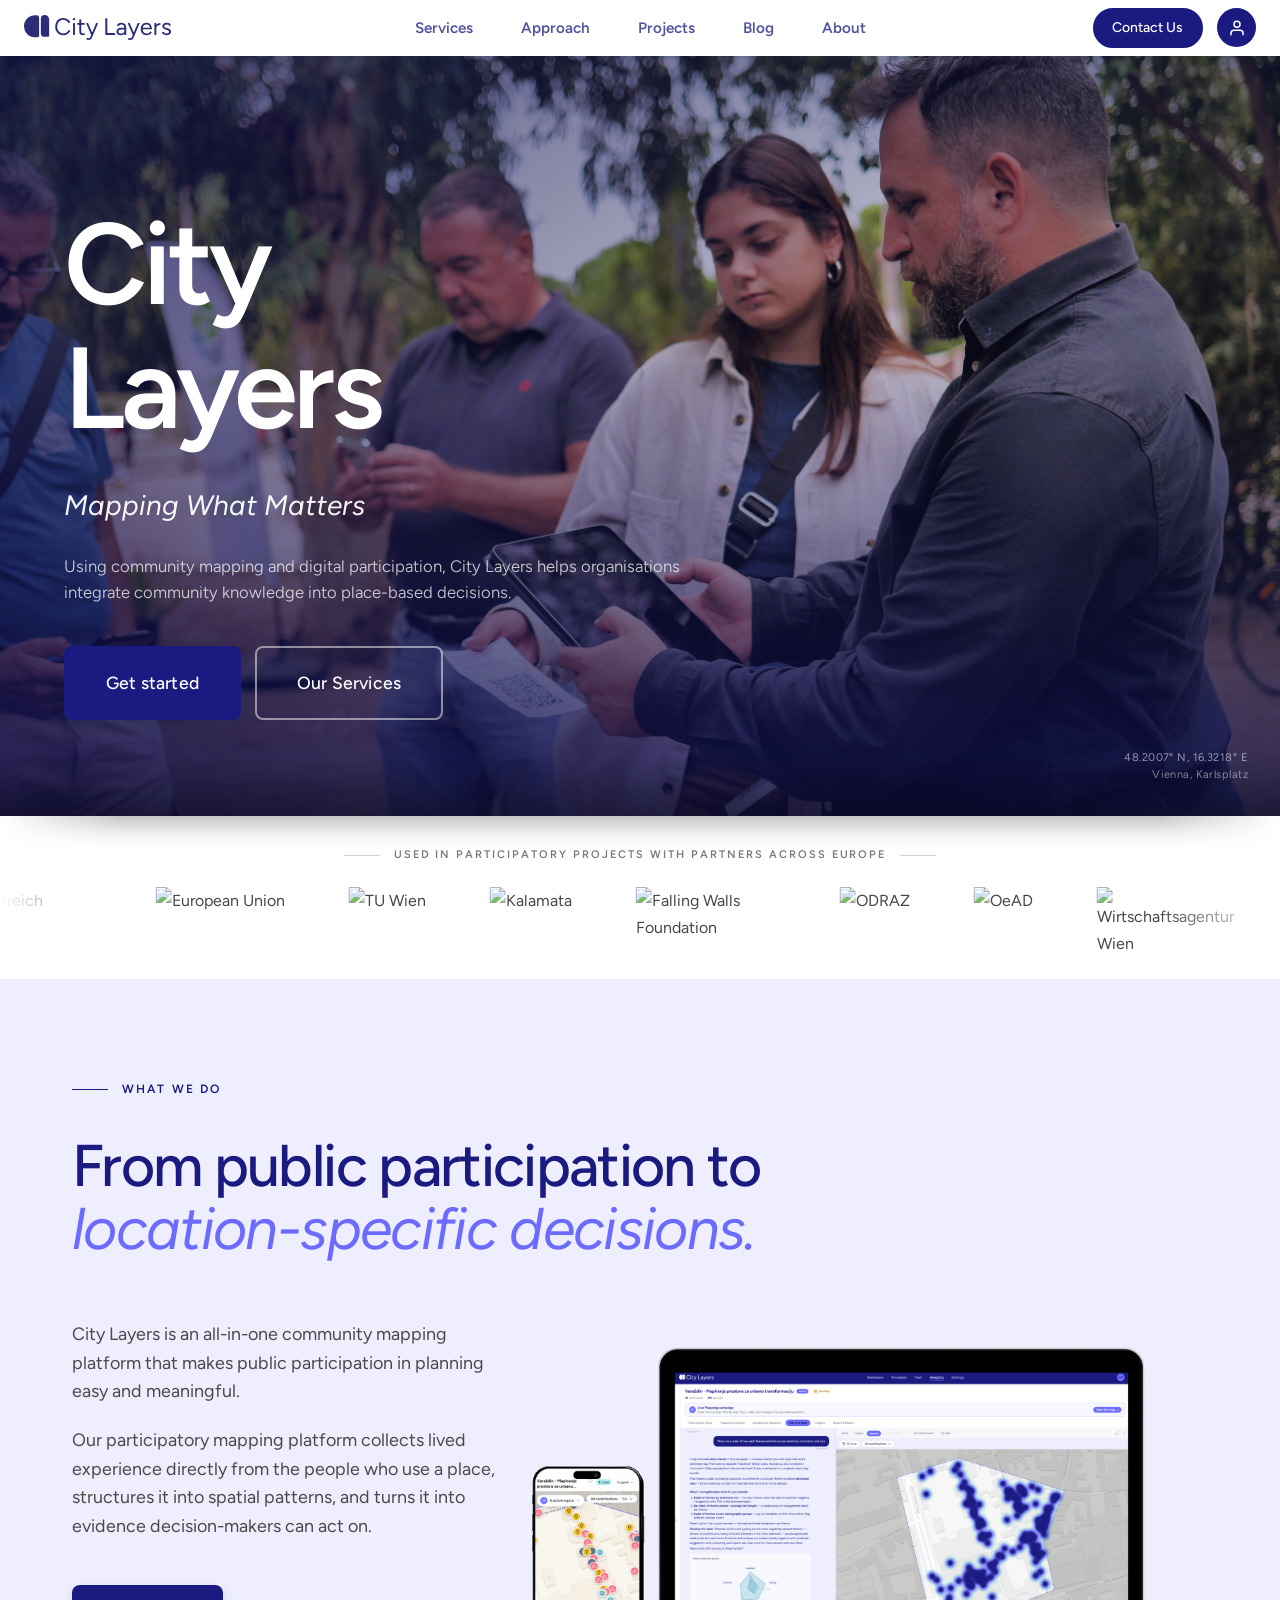
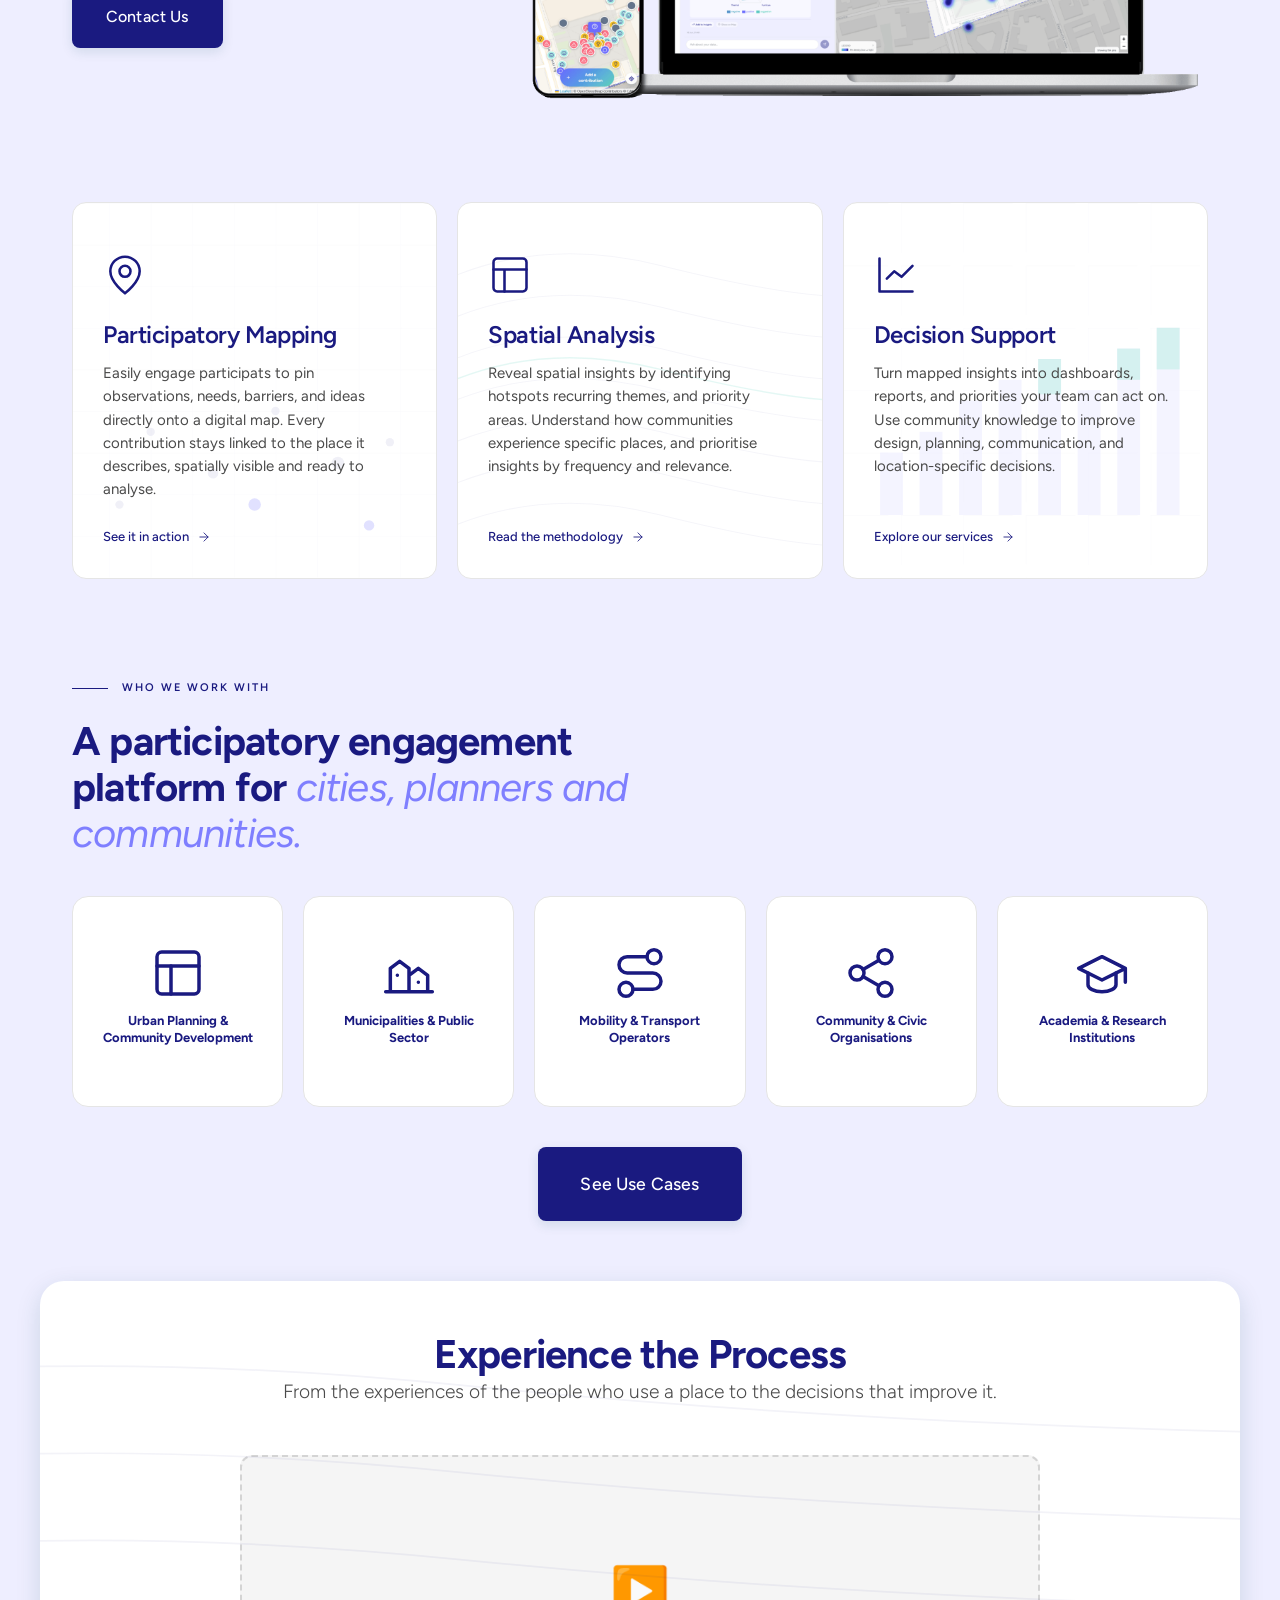
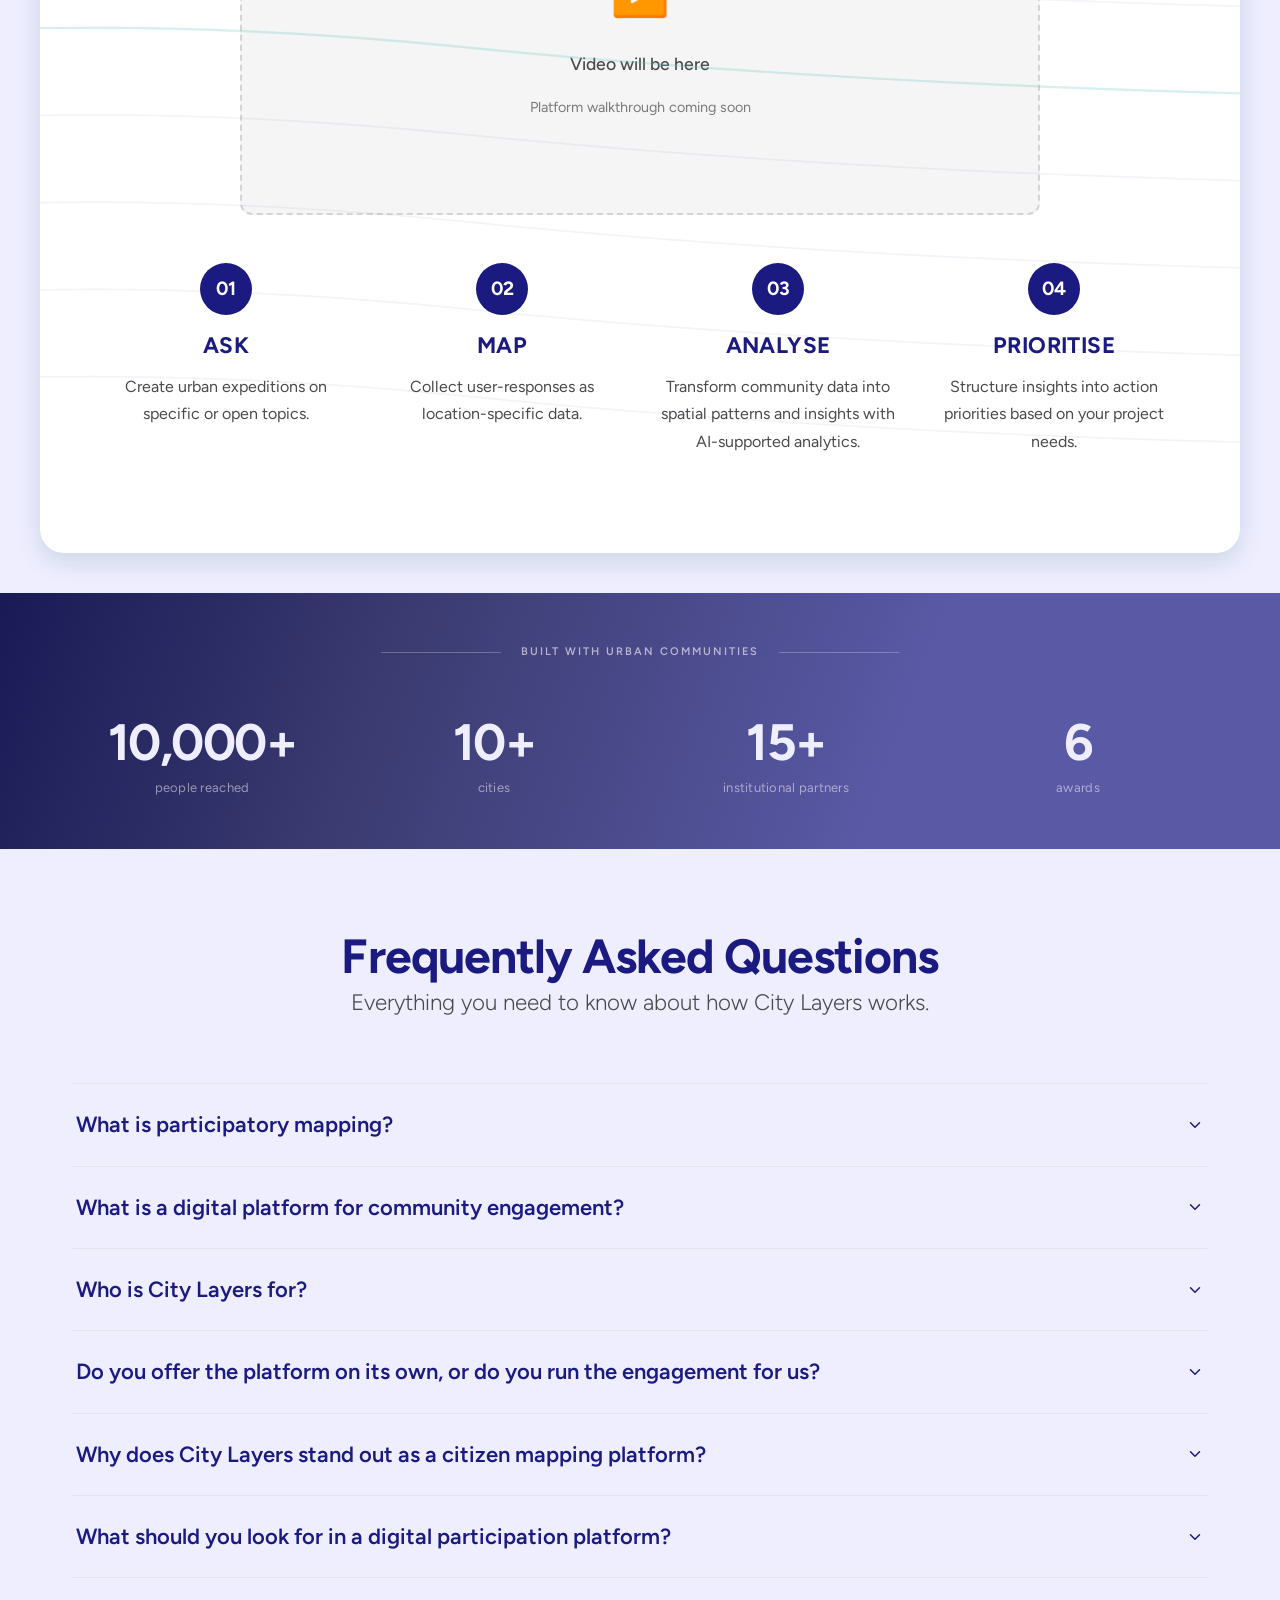
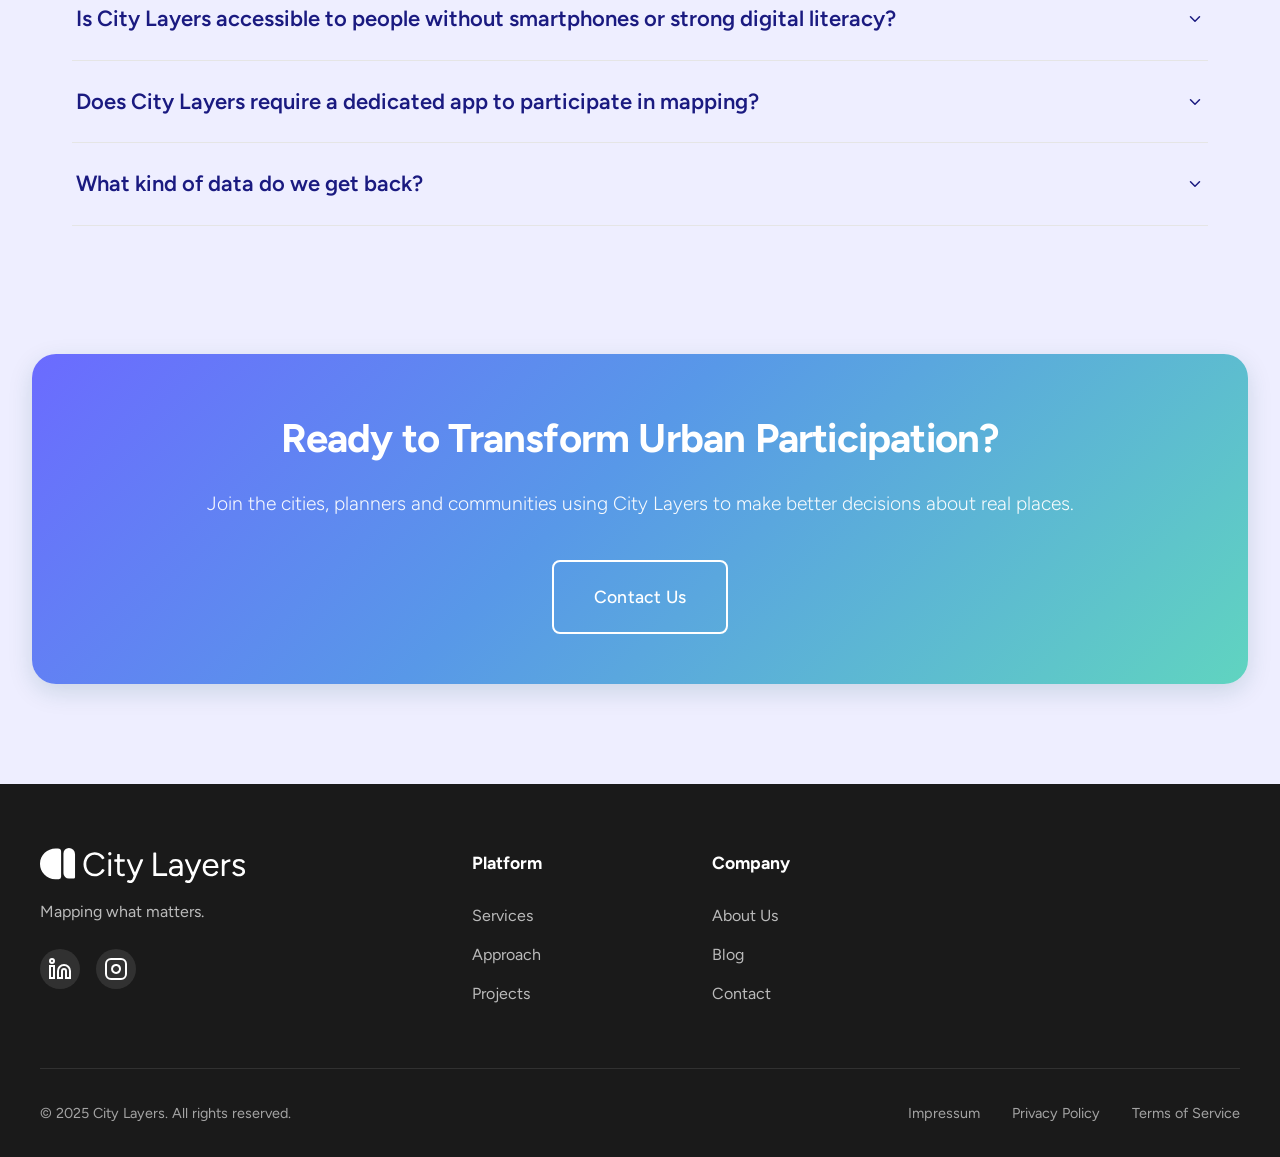
==== commit 137ef635: "Deploy: fresh rebuild" ====
--- a/index.html
+++ b/index.html
@@ -1,16 +1,16 @@
-<!DOCTYPE html><html lang="en" data-astro-cid-sckkx6r4> <head><meta charset="UTF-8"><meta name="viewport" content="width=device-width, initial-scale=1.0"><title>City Layers - Inclusive Urban Participation Platform.</title><link rel="stylesheet" href="/styles.css"><link rel="stylesheet" href="/pages.css"><link href="https://fonts.googleapis.com/css2?family=Figtree:wght@300;400;500;600;700;800&family=Space+Grotesk:wght@300;400;500;600;700&display=swap" rel="stylesheet"><style>.floating-buttons[data-astro-cid-sckkx6r4]{position:fixed;top:.5rem;right:1.5rem;display:flex;gap:20px;align-items:center;z-index:1001}.floating-contact[data-astro-cid-sckkx6r4]{background:#1a1a80;color:#fff;padding:.4rem 1.1rem;border-radius:999px;font-size:.875rem;font-weight:500;text-decoration:none;border:2px solid #1A1A80;transition:all .2s ease}.floating-contact[data-astro-cid-sckkx6r4]:hover{background:#fff;color:#1a1a80;border-color:#fff;box-shadow:0 4px 15px #0000004d}.floating-login[data-astro-cid-sckkx6r4]{background:#1a1a80;color:#fff;width:39px;height:39px;border-radius:50%;text-decoration:none;border:none;transition:all .2s ease;display:flex;align-items:center;justify-content:center;font-weight:700;font-size:.75rem}.floating-login[data-astro-cid-sckkx6r4]:hover{background:#fff;color:#1a1a80;border-color:#fff;box-shadow:0 4px 15px #0000004d}
+<!DOCTYPE html><html lang="en" data-astro-cid-sckkx6r4> <head><!-- 
+    ---- COOCKIE BANNER ----     <script type="text/javascript" src="https://embeds.iubenda.com/widgets/e9171710-c61c-4e46-822a-50a0c7bf7a67.js"></script>
+    --><meta charset="UTF-8"><meta name="viewport" content="width=device-width, initial-scale=1.0"><title>City Layers - Inclusive Urban Participation Platform</title><link rel="stylesheet" href="/styles.css"><link rel="stylesheet" href="/pages.css"><link href="https://fonts.googleapis.com/css2?family=Figtree:wght@300;400;500;600;700;800&family=Space+Grotesk:wght@300;400;500;600;700&display=swap" rel="stylesheet"><style>.nav-actions[data-astro-cid-sckkx6r4]{display:flex;align-items:center;gap:14px}.nav-contact-btn[data-astro-cid-sckkx6r4]{background:#1a1a80;color:#fff;padding:.4rem 1.1rem;border-radius:999px;font-size:.875rem;font-weight:500;text-decoration:none;border:2px solid #1A1A80;transition:all .2s ease;white-space:nowrap}.nav-contact-btn[data-astro-cid-sckkx6r4]:hover{background:#fff;color:#1a1a80;box-shadow:0 4px 15px #0000004d}.nav-login-btn[data-astro-cid-sckkx6r4]{background:#1a1a80;color:#fff;width:39px;height:39px;border-radius:50%;text-decoration:none;border:none;transition:all .2s ease;display:flex;align-items:center;justify-content:center;flex-shrink:0}.nav-login-btn[data-astro-cid-sckkx6r4]:hover{background:#fff;color:#1a1a80;box-shadow:0 4px 15px #0000004d}@media(max-width:768px){.nav-contact-btn[data-astro-cid-sckkx6r4]{padding:.3rem .7rem;font-size:.75rem}.nav-login-btn[data-astro-cid-sckkx6r4]{width:32px;height:32px}.nav-login-btn[data-astro-cid-sckkx6r4] svg[data-astro-cid-sckkx6r4]{width:14px;height:14px}.nav-menu[data-astro-cid-sckkx6r4]{position:absolute;top:100%;left:0;right:0;background:#fff;flex-direction:column;padding:1rem;box-shadow:0 8px 16px #0000001a;display:none}.nav-menu[data-astro-cid-sckkx6r4].active{display:flex}}
 </style>
-<link rel="stylesheet" href="/_astro/index@_@astro.CJyOsJvT.css"></head> <body data-astro-cid-sckkx6r4> <nav class="nav" data-astro-cid-sckkx6r4> <div class="nav-container" data-astro-cid-sckkx6r4> <a href="/" class="logo" data-astro-cid-sckkx6r4> <img src="/logo.svg" alt="City Layers" class="logo-img" data-astro-cid-sckkx6r4> </a> <ul class="nav-menu" id="navMenu" data-astro-cid-sckkx6r4> <li data-astro-cid-sckkx6r4><a href="/projects" class="nav-link " data-astro-cid-sckkx6r4>Projects</a></li> <li data-astro-cid-sckkx6r4><a href="/services" class="nav-link " data-astro-cid-sckkx6r4>Services</a></li> <li data-astro-cid-sckkx6r4><a href="/blog" class="nav-link " data-astro-cid-sckkx6r4>Blog</a></li> <li data-astro-cid-sckkx6r4><a href="/approach" class="nav-link " data-astro-cid-sckkx6r4>Approach</a></li> <li data-astro-cid-sckkx6r4><a href="/about" class="nav-link " data-astro-cid-sckkx6r4>About</a></li> </ul> <button class="nav-toggle" id="navToggle" data-astro-cid-sckkx6r4> <span data-astro-cid-sckkx6r4></span> <span data-astro-cid-sckkx6r4></span> <span data-astro-cid-sckkx6r4></span> </button> </div> </nav>  <section class="hero" id="hero" data-astro-cid-j7pv25f6> <div class="hero-image" data-astro-cid-j7pv25f6></div> <div class="container hero-content" data-astro-cid-j7pv25f6> <div class="hero-eyebrow" data-astro-cid-j7pv25f6>Kalamata · est. 2024</div> <h1 class="hero-title" data-astro-cid-j7pv25f6> <span class="rotor" data-astro-cid-j7pv25f6><span id="rotor-word" class="word" data-astro-cid-j7pv25f6>City</span></span><br data-astro-cid-j7pv25f6>
+<link rel="stylesheet" href="/_astro/index.BelUAFSh.css"></head> <body data-astro-cid-sckkx6r4> <nav class="nav" data-astro-cid-sckkx6r4> <div class="nav-container" data-astro-cid-sckkx6r4> <a href="/" class="logo" data-astro-cid-sckkx6r4> <img src="/logo.svg" alt="City Layers" class="logo-img" data-astro-cid-sckkx6r4> </a> <ul class="nav-menu" id="navMenu" data-astro-cid-sckkx6r4> <li data-astro-cid-sckkx6r4><a href="/services" class="nav-link " data-astro-cid-sckkx6r4>Services</a></li> <li data-astro-cid-sckkx6r4><a href="/approach" class="nav-link " data-astro-cid-sckkx6r4>Approach</a></li> <li data-astro-cid-sckkx6r4><a href="/projects" class="nav-link " data-astro-cid-sckkx6r4>Projects</a></li> <li data-astro-cid-sckkx6r4><a href="/blog" class="nav-link " data-astro-cid-sckkx6r4>Blog</a></li> <li data-astro-cid-sckkx6r4><a href="/about" class="nav-link " data-astro-cid-sckkx6r4>About</a></li> </ul> <div class="nav-actions" data-astro-cid-sckkx6r4> <a href="/contact" class="nav-contact-btn" data-astro-cid-sckkx6r4>Contact Us</a> <a href="https://campaigns.citylayers.eu/" class="nav-login-btn" title="Client Login" target="_blank" rel="noopener noreferrer" data-astro-cid-sckkx6r4> <svg xmlns="http://www.w3.org/2000/svg" width="18" height="18" viewBox="0 0 24 24" fill="none" stroke="currentColor" stroke-width="2" stroke-linecap="round" stroke-linejoin="round" data-astro-cid-sckkx6r4> <path d="M20 21v-2a4 4 0 0 0-4-4H8a4 4 0 0 0-4 4v2" data-astro-cid-sckkx6r4></path> <circle cx="12" cy="7" r="4" data-astro-cid-sckkx6r4></circle> </svg> </a> <button class="nav-toggle" id="navToggle" data-astro-cid-sckkx6r4> <span data-astro-cid-sckkx6r4></span> <span data-astro-cid-sckkx6r4></span> <span data-astro-cid-sckkx6r4></span> </button> </div> </div> </nav>  <section class="hero" id="hero" data-astro-cid-j7pv25f6> <div class="hero-image" data-astro-cid-j7pv25f6></div> <div class="container hero-content" data-astro-cid-j7pv25f6> <h1 class="hero-title" data-astro-cid-j7pv25f6> <span class="rotor" data-astro-cid-j7pv25f6><span id="rotor-word" class="word" data-astro-cid-j7pv25f6>City</span></span><br data-astro-cid-j7pv25f6>
 Layers
-</h1> <p class="hero-subtitle" data-astro-cid-j7pv25f6>Revealing urban complexities through everyday experiences. A platform for cities that want to listen to the people who live in them.</p> <div class="hero-cta" data-astro-cid-j7pv25f6> <a href="/contact" class="btn btn-primary btn-large" data-astro-cid-j7pv25f6>Get started</a> <a href="/projects" class="btn btn-outline-light btn-large" data-astro-cid-j7pv25f6>View projects</a> </div> </div> <div class="hero-meta" data-astro-cid-j7pv25f6>
-37.02858° N, 22.10994° E<br data-astro-cid-j7pv25f6>
-Kalamata, Municipal Railway Park
-</div> </section> <section class="partners" data-astro-cid-j7pv25f6> <div class="partner-eyebrow" data-astro-cid-j7pv25f6> <span data-astro-cid-j7pv25f6>Working with cities and research partners across Europe</span> </div> <div class="partners-rail" id="partners-rail" data-astro-cid-j7pv25f6> <img class="partner-logo" src="http://localhost:8055/assets/45be767a-5a0b-498d-b910-82ad31ec4ecc" alt="Urbanitarium" data-astro-cid-j7pv25f6><img class="partner-logo" src="http://localhost:8055/assets/c695bc08-9dfa-4fac-bb6e-caa198f8ea85" alt="EU Sparks" data-astro-cid-j7pv25f6><img class="partner-logo" src="http://localhost:8055/assets/d2e82483-9597-4d52-9862-944a1853c120" alt="Community Creates Mobility" data-astro-cid-j7pv25f6><img class="partner-logo" src="http://localhost:8055/assets/582a3b43-7574-44ae-8637-b96ba723b3f2" alt="Österreich Forscht" data-astro-cid-j7pv25f6><img class="partner-logo" src="http://localhost:8055/assets/dfc9af5e-44fe-40d9-9ceb-de7be4818f11" alt="European Union" data-astro-cid-j7pv25f6><img class="partner-logo" src="http://localhost:8055/assets/45be767a-5a0b-498d-b910-82ad31ec4ecc" alt="Urbanitarium" data-astro-cid-j7pv25f6><img class="partner-logo" src="http://localhost:8055/assets/c695bc08-9dfa-4fac-bb6e-caa198f8ea85" alt="EU Sparks" data-astro-cid-j7pv25f6><img class="partner-logo" src="http://localhost:8055/assets/d2e82483-9597-4d52-9862-944a1853c120" alt="Community Creates Mobility" data-astro-cid-j7pv25f6><img class="partner-logo" src="http://localhost:8055/assets/582a3b43-7574-44ae-8637-b96ba723b3f2" alt="Österreich Forscht" data-astro-cid-j7pv25f6><img class="partner-logo" src="http://localhost:8055/assets/dfc9af5e-44fe-40d9-9ceb-de7be4818f11" alt="European Union" data-astro-cid-j7pv25f6><img class="partner-logo" src="http://localhost:8055/assets/45be767a-5a0b-498d-b910-82ad31ec4ecc" alt="Urbanitarium" data-astro-cid-j7pv25f6><img class="partner-logo" src="http://localhost:8055/assets/c695bc08-9dfa-4fac-bb6e-caa198f8ea85" alt="EU Sparks" data-astro-cid-j7pv25f6><img class="partner-logo" src="http://localhost:8055/assets/d2e82483-9597-4d52-9862-944a1853c120" alt="Community Creates Mobility" data-astro-cid-j7pv25f6><img class="partner-logo" src="http://localhost:8055/assets/582a3b43-7574-44ae-8637-b96ba723b3f2" alt="Österreich Forscht" data-astro-cid-j7pv25f6><img class="partner-logo" src="http://localhost:8055/assets/dfc9af5e-44fe-40d9-9ceb-de7be4818f11" alt="European Union" data-astro-cid-j7pv25f6><img class="partner-logo" src="http://localhost:8055/assets/45be767a-5a0b-498d-b910-82ad31ec4ecc" alt="Urbanitarium" data-astro-cid-j7pv25f6><img class="partner-logo" src="http://localhost:8055/assets/c695bc08-9dfa-4fac-bb6e-caa198f8ea85" alt="EU Sparks" data-astro-cid-j7pv25f6><img class="partner-logo" src="http://localhost:8055/assets/d2e82483-9597-4d52-9862-944a1853c120" alt="Community Creates Mobility" data-astro-cid-j7pv25f6><img class="partner-logo" src="http://localhost:8055/assets/582a3b43-7574-44ae-8637-b96ba723b3f2" alt="Österreich Forscht" data-astro-cid-j7pv25f6><img class="partner-logo" src="http://localhost:8055/assets/dfc9af5e-44fe-40d9-9ceb-de7be4818f11" alt="European Union" data-astro-cid-j7pv25f6> </div> </section> <section class="what-we-do" data-astro-cid-j7pv25f6> <div class="container" data-astro-cid-j7pv25f6> <div class="wwd-eyebrow" data-astro-cid-j7pv25f6>What we do</div> <h2 class="wwd-headline" data-astro-cid-j7pv25f6>A city that doesn't listen to its people <em data-astro-cid-j7pv25f6>slowly loses its soul.</em></h2> <div class="wwd-grid" data-astro-cid-j7pv25f6> <div data-astro-cid-j7pv25f6> <p class="wwd-lede" data-astro-cid-j7pv25f6>Streets that feel unsafe at night. Parks nobody uses. Intersections that confuse. The sense that a neighbourhood was designed for someone who doesn't live there.</p> <p class="wwd-lede" data-astro-cid-j7pv25f6>City Layers gives these feelings a voice and a location. We are a transdisciplinary platform that bridges citizen science with urban planning expertise. Using our inhouse digital tool by collecting lived experience from communities and translating it into actionable <em data-astro-cid-j7pv25f6>place intelligence</em> for decision-makers.</p> </div> <aside class="wwd-aside" data-astro-cid-j7pv25f6> <p data-astro-cid-j7pv25f6>A platform co-developed with planners, architects, and engaged residents across Europe.</p> <p data-astro-cid-j7pv25f6>Funded in part by multiple European initiatives and and alligned with SDG Goals at its core.</p> <div class="wwd-pin-row" data-astro-cid-j7pv25f6> <span class="wwd-pin-dot" data-astro-cid-j7pv25f6></span>
-Currently active in 3 countries.
-</div> </aside> </div> <div class="capabilities" data-astro-cid-j7pv25f6> <article class="cap" data-astro-cid-j7pv25f6> <div class="cap-bg" data-astro-cid-j7pv25f6> <svg viewBox="0 0 360 360" preserveAspectRatio="xMidYMid slice" data-astro-cid-j7pv25f6> <defs data-astro-cid-j7pv25f6> <pattern id="cap1-grid" width="40" height="40" patternUnits="userSpaceOnUse" data-astro-cid-j7pv25f6> <path d="M 40 0 L 0 0 0 40" fill="none" stroke="rgba(26,26,128,0.06)" stroke-width="1" data-astro-cid-j7pv25f6></path> </pattern> </defs> <rect width="360" height="360" fill="url(#cap1-grid)" data-astro-cid-j7pv25f6></rect> <g fill="rgba(26,26,128,0.16)" data-astro-cid-j7pv25f6> <circle cx="80" cy="220" r="4" data-astro-cid-j7pv25f6></circle> <circle cx="140" cy="260" r="5" data-astro-cid-j7pv25f6></circle> <circle cx="200" cy="200" r="4" data-astro-cid-j7pv25f6></circle> <circle cx="260" cy="250" r="6" data-astro-cid-j7pv25f6></circle> <circle cx="310" cy="230" r="4" data-astro-cid-j7pv25f6></circle> <circle cx="50" cy="290" r="4" data-astro-cid-j7pv25f6></circle> </g> <g fill="rgba(107,107,255,0.5)" data-astro-cid-j7pv25f6> <circle cx="180" cy="290" r="6" data-astro-cid-j7pv25f6></circle> <circle cx="290" cy="310" r="5" data-astro-cid-j7pv25f6></circle> </g> </svg> </div> <div class="cap-num" data-astro-cid-j7pv25f6>01 / Layer</div> <svg class="cap-icon" viewBox="0 0 24 24" fill="none" stroke="currentColor" stroke-width="1.4" stroke-linecap="round" stroke-linejoin="round" data-astro-cid-j7pv25f6> <circle cx="12" cy="10" r="3" data-astro-cid-j7pv25f6></circle> <path d="M12 2a8 8 0 0 0-8 8c0 6 8 12 8 12s8-6 8-12a8 8 0 0 0-8-8z" data-astro-cid-j7pv25f6></path> </svg> <h3 class="cap-title" data-astro-cid-j7pv25f6>Participatory Mapping</h3> <p class="cap-body" data-astro-cid-j7pv25f6>Residents pin feelings, observations, and ideas directly onto the city. Every comment lives on the map, anchored to the place it describes. A Geo-located representation of human experience.</p> <a href="/projects" class="cap-link" data-astro-cid-j7pv25f6>See it in action
-<svg viewBox="0 0 24 24" fill="none" stroke="currentColor" stroke-width="1.5" stroke-linecap="round" stroke-linejoin="round" data-astro-cid-j7pv25f6><line x1="5" y1="12" x2="19" y2="12" data-astro-cid-j7pv25f6></line><polyline points="12 5 19 12 12 19" data-astro-cid-j7pv25f6></polyline></svg> </a> </article> <article class="cap" data-astro-cid-j7pv25f6> <div class="cap-bg" data-astro-cid-j7pv25f6> <svg viewBox="0 0 360 360" preserveAspectRatio="xMidYMid slice" data-astro-cid-j7pv25f6> <g fill="none" stroke="rgba(26,26,128,0.10)" stroke-width="1" data-astro-cid-j7pv25f6> <path d="M -20 80 Q 80 30 200 60 T 380 90" data-astro-cid-j7pv25f6></path> <path d="M -20 120 Q 80 70 200 100 T 380 130" data-astro-cid-j7pv25f6></path> <path d="M -20 160 Q 80 110 200 140 T 380 170" data-astro-cid-j7pv25f6></path> <path d="M -20 200 Q 80 150 200 180 T 380 210" data-astro-cid-j7pv25f6></path> <path d="M -20 240 Q 80 190 200 220 T 380 250" data-astro-cid-j7pv25f6></path> <path d="M -20 280 Q 80 230 200 260 T 380 290" data-astro-cid-j7pv25f6></path> <path d="M -20 320 Q 80 270 200 300 T 380 330" data-astro-cid-j7pv25f6></path> </g> <g fill="none" stroke="rgba(96,212,192,0.42)" stroke-width="1.4" data-astro-cid-j7pv25f6> <path d="M -20 180 Q 80 130 200 160 T 380 190" data-astro-cid-j7pv25f6></path> </g> </svg> </div> <div class="cap-num" data-astro-cid-j7pv25f6>02 / Layer</div> <svg class="cap-icon" viewBox="0 0 24 24" fill="none" stroke="currentColor" stroke-width="1.4" stroke-linecap="round" stroke-linejoin="round" data-astro-cid-j7pv25f6> <rect x="3" y="3" width="18" height="18" rx="2" data-astro-cid-j7pv25f6></rect> <path d="M3 9h18M9 21V9" data-astro-cid-j7pv25f6></path> </svg> <h3 class="cap-title" data-astro-cid-j7pv25f6>Place Intelligence</h3> <p class="cap-body" data-astro-cid-j7pv25f6>A methodology that combines participatory methods and digital tools in order to achieve advanced analytics by clustering signals, surfacing patterns, and revealing the urban dynamics that lie beneath the numbers.</p> <a href="/approach" class="cap-link" data-astro-cid-j7pv25f6>Read the methodology
-<svg viewBox="0 0 24 24" fill="none" stroke="currentColor" stroke-width="1.5" stroke-linecap="round" stroke-linejoin="round" data-astro-cid-j7pv25f6><line x1="5" y1="12" x2="19" y2="12" data-astro-cid-j7pv25f6></line><polyline points="12 5 19 12 12 19" data-astro-cid-j7pv25f6></polyline></svg> </a> </article> <article class="cap" data-astro-cid-j7pv25f6> <div class="cap-bg" data-astro-cid-j7pv25f6> <svg viewBox="0 0 360 360" preserveAspectRatio="xMidYMid slice" data-astro-cid-j7pv25f6> <defs data-astro-cid-j7pv25f6> <pattern id="cap3-grid" width="48" height="48" patternUnits="userSpaceOnUse" data-astro-cid-j7pv25f6> <path d="M 48 0 L 0 0 0 48" fill="none" stroke="rgba(26,26,128,0.06)" stroke-width="1" data-astro-cid-j7pv25f6></path> </pattern> </defs> <rect width="360" height="360" fill="url(#cap3-grid)" data-astro-cid-j7pv25f6></rect> <g fill="rgba(107,107,255,0.18)" data-astro-cid-j7pv25f6> <rect x="40" y="240" width="22" height="60" data-astro-cid-j7pv25f6></rect> <rect x="78" y="220" width="22" height="80" data-astro-cid-j7pv25f6></rect> <rect x="116" y="190" width="22" height="110" data-astro-cid-j7pv25f6></rect> <rect x="154" y="170" width="22" height="130" data-astro-cid-j7pv25f6></rect> <rect x="192" y="150" width="22" height="150" data-astro-cid-j7pv25f6></rect> <rect x="230" y="180" width="22" height="120" data-astro-cid-j7pv25f6></rect> <rect x="268" y="140" width="22" height="160" data-astro-cid-j7pv25f6></rect> <rect x="306" y="120" width="22" height="180" data-astro-cid-j7pv25f6></rect> </g> <g fill="rgba(96,212,192,0.6)" data-astro-cid-j7pv25f6> <rect x="306" y="120" width="22" height="40" data-astro-cid-j7pv25f6></rect> <rect x="268" y="140" width="22" height="30" data-astro-cid-j7pv25f6></rect> <rect x="192" y="150" width="22" height="34" data-astro-cid-j7pv25f6></rect> </g> </svg> </div> <div class="cap-num" data-astro-cid-j7pv25f6>03 / Layer</div> <svg class="cap-icon" viewBox="0 0 24 24" fill="none" stroke="currentColor" stroke-width="1.4" stroke-linecap="round" stroke-linejoin="round" data-astro-cid-j7pv25f6> <path d="M3 3v18h18" data-astro-cid-j7pv25f6></path> <polyline points="7 14 11 10 15 13 21 7" data-astro-cid-j7pv25f6></polyline> </svg> <h3 class="cap-title" data-astro-cid-j7pv25f6>Decision Support</h3> <p class="cap-body" data-astro-cid-j7pv25f6>Evidence-based decision support. Actionable case files that equip planners and architects to connect real community signals with the spatial data and policy levers that drive impact.</p> <a href="/services" class="cap-link" data-astro-cid-j7pv25f6>Explore our services
-<svg viewBox="0 0 24 24" fill="none" stroke="currentColor" stroke-width="1.5" stroke-linecap="round" stroke-linejoin="round" data-astro-cid-j7pv25f6><line x1="5" y1="12" x2="19" y2="12" data-astro-cid-j7pv25f6></line><polyline points="12 5 19 12 12 19" data-astro-cid-j7pv25f6></polyline></svg> </a> </article> </div> </div> </section> <section class="demo-section" style="position: relative; overflow: hidden;" data-astro-cid-j7pv25f6> <svg style="position: absolute; inset: 0; width: 100%; height: 100%; pointer-events: none; opacity: 0.5;" viewBox="0 0 1200 500" preserveAspectRatio="xMidYMid slice" data-astro-cid-j7pv25f6> <g fill="none" stroke="rgba(26,26,128,0.10)" stroke-width="1" data-astro-cid-j7pv25f6> <path d="M -20 80 Q 200 30 500 60 T 1220 90" data-astro-cid-j7pv25f6></path> <path d="M -20 130 Q 200 80 500 110 T 1220 140" data-astro-cid-j7pv25f6></path> <path d="M -20 180 Q 200 130 500 160 T 1220 190" data-astro-cid-j7pv25f6></path> <path d="M -20 230 Q 200 180 500 210 T 1220 240" data-astro-cid-j7pv25f6></path> <path d="M -20 280 Q 200 230 500 260 T 1220 290" data-astro-cid-j7pv25f6></path> <path d="M -20 330 Q 200 280 500 310 T 1220 340" data-astro-cid-j7pv25f6></path> <path d="M -20 380 Q 200 330 500 360 T 1220 390" data-astro-cid-j7pv25f6></path> <path d="M -20 430 Q 200 380 500 410 T 1220 440" data-astro-cid-j7pv25f6></path> </g> <g fill="none" stroke="rgba(96,212,192,0.42)" stroke-width="1.4" data-astro-cid-j7pv25f6> <path d="M -20 230 Q 200 180 500 210 T 1220 240" data-astro-cid-j7pv25f6></path> </g> </svg> <div class="container" data-astro-cid-j7pv25f6> <div style="text-align: center; margin-bottom: 3rem;" data-astro-cid-j7pv25f6> <h2 class="section-title" data-astro-cid-j7pv25f6>Experience the Process</h2> <p class="section-description" data-astro-cid-j7pv25f6>See how City Layers makes urban participation simple and engaging</p> </div> <div style="
+</h1> <p class="hero-tagline" data-astro-cid-j7pv25f6>Mapping What Matters</p> <p class="hero-subtitle" data-astro-cid-j7pv25f6>Using community mapping and digital participation, City Layers helps organisations integrate community knowledge into place-based decisions.</p> <div class="hero-cta" data-astro-cid-j7pv25f6> <a href="/contact" class="btn btn-primary btn-large" data-astro-cid-j7pv25f6>Get started</a> <a href="/services" class="btn btn-outline-light btn-large" data-astro-cid-j7pv25f6>Our Services</a> </div> </div> <div class="hero-meta" data-astro-cid-j7pv25f6>
+48.2007° N, 16.3218° E<br data-astro-cid-j7pv25f6>
+Vienna, Karlsplatz
+</div> </section> <section class="partners" data-astro-cid-j7pv25f6> <div class="partner-eyebrow" data-astro-cid-j7pv25f6> <span data-astro-cid-j7pv25f6>Used in participatory projects with partners across Europe</span> </div> <div class="partners-rail" id="partners-rail" data-astro-cid-j7pv25f6> <img class="partner-logo" src="http://localhost:8055/assets/582a3b43-7574-44ae-8637-b96ba723b3f2" alt="Österreich Forscht" data-astro-cid-j7pv25f6><img class="partner-logo" src="http://localhost:8055/assets/dfc9af5e-44fe-40d9-9ceb-de7be4818f11" alt="European Union" data-astro-cid-j7pv25f6><img class="partner-logo" src="http://localhost:8055/assets/a08adad9-6e45-4a72-9ef1-6c7adbe8795a" alt="TU Wien" data-astro-cid-j7pv25f6><img class="partner-logo" src="http://localhost:8055/assets/552d1226-ed30-4614-a73e-f37e504765a8" alt="Kalamata" data-astro-cid-j7pv25f6><img class="partner-logo" src="http://localhost:8055/assets/28de897f-6bad-4686-889e-d20634ab3c8f" alt="Falling Walls Foundation" data-astro-cid-j7pv25f6><img class="partner-logo" src="http://localhost:8055/assets/90512363-fc85-4e92-b9f8-c466623b3714" alt="ODRAZ" data-astro-cid-j7pv25f6><img class="partner-logo" src="http://localhost:8055/assets/4b8791f5-39c7-4027-acb0-8e2c80e89080" alt="OeAD" data-astro-cid-j7pv25f6><img class="partner-logo" src="http://localhost:8055/assets/fe5f7106-afa1-45f3-bdbf-493ff0f2897a" alt="Wirtschaftsagentur Wien" data-astro-cid-j7pv25f6><img class="partner-logo" src="http://localhost:8055/assets/9544200a-1273-48ff-a771-1e94113b419a" alt="Austria Wirtschaftsservice" data-astro-cid-j7pv25f6><img class="partner-logo" src="http://localhost:8055/assets/503422d2-f812-4efc-955d-8e7aea6a0b4b" alt="Innovation Incubation Center - TU Wien" data-astro-cid-j7pv25f6><img class="partner-logo" src="http://localhost:8055/assets/582a3b43-7574-44ae-8637-b96ba723b3f2" alt="Österreich Forscht" data-astro-cid-j7pv25f6><img class="partner-logo" src="http://localhost:8055/assets/dfc9af5e-44fe-40d9-9ceb-de7be4818f11" alt="European Union" data-astro-cid-j7pv25f6><img class="partner-logo" src="http://localhost:8055/assets/a08adad9-6e45-4a72-9ef1-6c7adbe8795a" alt="TU Wien" data-astro-cid-j7pv25f6><img class="partner-logo" src="http://localhost:8055/assets/552d1226-ed30-4614-a73e-f37e504765a8" alt="Kalamata" data-astro-cid-j7pv25f6><img class="partner-logo" src="http://localhost:8055/assets/28de897f-6bad-4686-889e-d20634ab3c8f" alt="Falling Walls Foundation" data-astro-cid-j7pv25f6><img class="partner-logo" src="http://localhost:8055/assets/90512363-fc85-4e92-b9f8-c466623b3714" alt="ODRAZ" data-astro-cid-j7pv25f6><img class="partner-logo" src="http://localhost:8055/assets/4b8791f5-39c7-4027-acb0-8e2c80e89080" alt="OeAD" data-astro-cid-j7pv25f6><img class="partner-logo" src="http://localhost:8055/assets/fe5f7106-afa1-45f3-bdbf-493ff0f2897a" alt="Wirtschaftsagentur Wien" data-astro-cid-j7pv25f6><img class="partner-logo" src="http://localhost:8055/assets/9544200a-1273-48ff-a771-1e94113b419a" alt="Austria Wirtschaftsservice" data-astro-cid-j7pv25f6><img class="partner-logo" src="http://localhost:8055/assets/503422d2-f812-4efc-955d-8e7aea6a0b4b" alt="Innovation Incubation Center - TU Wien" data-astro-cid-j7pv25f6><img class="partner-logo" src="http://localhost:8055/assets/582a3b43-7574-44ae-8637-b96ba723b3f2" alt="Österreich Forscht" data-astro-cid-j7pv25f6><img class="partner-logo" src="http://localhost:8055/assets/dfc9af5e-44fe-40d9-9ceb-de7be4818f11" alt="European Union" data-astro-cid-j7pv25f6><img class="partner-logo" src="http://localhost:8055/assets/a08adad9-6e45-4a72-9ef1-6c7adbe8795a" alt="TU Wien" data-astro-cid-j7pv25f6><img class="partner-logo" src="http://localhost:8055/assets/552d1226-ed30-4614-a73e-f37e504765a8" alt="Kalamata" data-astro-cid-j7pv25f6><img class="partner-logo" src="http://localhost:8055/assets/28de897f-6bad-4686-889e-d20634ab3c8f" alt="Falling Walls Foundation" data-astro-cid-j7pv25f6><img class="partner-logo" src="http://localhost:8055/assets/90512363-fc85-4e92-b9f8-c466623b3714" alt="ODRAZ" data-astro-cid-j7pv25f6><img class="partner-logo" src="http://localhost:8055/assets/4b8791f5-39c7-4027-acb0-8e2c80e89080" alt="OeAD" data-astro-cid-j7pv25f6><img class="partner-logo" src="http://localhost:8055/assets/fe5f7106-afa1-45f3-bdbf-493ff0f2897a" alt="Wirtschaftsagentur Wien" data-astro-cid-j7pv25f6><img class="partner-logo" src="http://localhost:8055/assets/9544200a-1273-48ff-a771-1e94113b419a" alt="Austria Wirtschaftsservice" data-astro-cid-j7pv25f6><img class="partner-logo" src="http://localhost:8055/assets/503422d2-f812-4efc-955d-8e7aea6a0b4b" alt="Innovation Incubation Center - TU Wien" data-astro-cid-j7pv25f6><img class="partner-logo" src="http://localhost:8055/assets/582a3b43-7574-44ae-8637-b96ba723b3f2" alt="Österreich Forscht" data-astro-cid-j7pv25f6><img class="partner-logo" src="http://localhost:8055/assets/dfc9af5e-44fe-40d9-9ceb-de7be4818f11" alt="European Union" data-astro-cid-j7pv25f6><img class="partner-logo" src="http://localhost:8055/assets/a08adad9-6e45-4a72-9ef1-6c7adbe8795a" alt="TU Wien" data-astro-cid-j7pv25f6><img class="partner-logo" src="http://localhost:8055/assets/552d1226-ed30-4614-a73e-f37e504765a8" alt="Kalamata" data-astro-cid-j7pv25f6><img class="partner-logo" src="http://localhost:8055/assets/28de897f-6bad-4686-889e-d20634ab3c8f" alt="Falling Walls Foundation" data-astro-cid-j7pv25f6><img class="partner-logo" src="http://localhost:8055/assets/90512363-fc85-4e92-b9f8-c466623b3714" alt="ODRAZ" data-astro-cid-j7pv25f6><img class="partner-logo" src="http://localhost:8055/assets/4b8791f5-39c7-4027-acb0-8e2c80e89080" alt="OeAD" data-astro-cid-j7pv25f6><img class="partner-logo" src="http://localhost:8055/assets/fe5f7106-afa1-45f3-bdbf-493ff0f2897a" alt="Wirtschaftsagentur Wien" data-astro-cid-j7pv25f6><img class="partner-logo" src="http://localhost:8055/assets/9544200a-1273-48ff-a771-1e94113b419a" alt="Austria Wirtschaftsservice" data-astro-cid-j7pv25f6><img class="partner-logo" src="http://localhost:8055/assets/503422d2-f812-4efc-955d-8e7aea6a0b4b" alt="Innovation Incubation Center - TU Wien" data-astro-cid-j7pv25f6> </div> </section> <section class="what-we-do" data-astro-cid-j7pv25f6> <div class="container" data-astro-cid-j7pv25f6> <div class="wwd-eyebrow" data-astro-cid-j7pv25f6>What we do</div> <h2 class="wwd-headline" data-astro-cid-j7pv25f6>From public participation to <em data-astro-cid-j7pv25f6>location-specific decisions.</em></h2> <div class="wwd-grid" data-astro-cid-j7pv25f6> <div data-astro-cid-j7pv25f6> <p class="wwd-lede" data-astro-cid-j7pv25f6>City Layers is an all-in-one community mapping platform that makes public participation in planning easy and meaningful.</p> <p class="wwd-lede" data-astro-cid-j7pv25f6>Our participatory mapping platform collects lived experience directly from the people who use a place, structures it into spatial patterns, and turns it into evidence decision-makers can act on.</p> <a href="/contact" class="btn btn-primary wwd-aside-cta" data-astro-cid-j7pv25f6>Contact Us</a> </div> <aside class="wwd-aside" data-astro-cid-j7pv25f6> <img src="/CL_Dashboard_Animation.gif" alt="City Layers platform in use" class="wwd-aside-media" data-astro-cid-j7pv25f6> </aside> </div> <div class="capabilities" data-astro-cid-j7pv25f6> <article class="cap" data-astro-cid-j7pv25f6> <div class="cap-bg" data-astro-cid-j7pv25f6> <svg viewBox="0 0 360 360" preserveAspectRatio="xMidYMid slice" data-astro-cid-j7pv25f6> <defs data-astro-cid-j7pv25f6> <pattern id="cap1-grid" width="40" height="40" patternUnits="userSpaceOnUse" data-astro-cid-j7pv25f6> <path d="M 40 0 L 0 0 0 40" fill="none" stroke="rgba(26,26,128,0.06)" stroke-width="1" data-astro-cid-j7pv25f6></path> </pattern> </defs> <rect width="360" height="360" fill="url(#cap1-grid)" data-astro-cid-j7pv25f6></rect> <g fill="rgba(26,26,128,0.16)" data-astro-cid-j7pv25f6> <circle cx="80" cy="220" r="4" data-astro-cid-j7pv25f6></circle> <circle cx="140" cy="260" r="5" data-astro-cid-j7pv25f6></circle> <circle cx="200" cy="200" r="4" data-astro-cid-j7pv25f6></circle> <circle cx="260" cy="250" r="6" data-astro-cid-j7pv25f6></circle> <circle cx="310" cy="230" r="4" data-astro-cid-j7pv25f6></circle> <circle cx="50" cy="290" r="4" data-astro-cid-j7pv25f6></circle> </g> <g fill="rgba(107,107,255,0.5)" data-astro-cid-j7pv25f6> <circle cx="180" cy="290" r="6" data-astro-cid-j7pv25f6></circle> <circle cx="290" cy="310" r="5" data-astro-cid-j7pv25f6></circle> </g> </svg> </div> <svg class="cap-icon" viewBox="0 0 24 24" fill="none" stroke="currentColor" stroke-width="1.4" stroke-linecap="round" stroke-linejoin="round" data-astro-cid-j7pv25f6> <circle cx="12" cy="10" r="3" data-astro-cid-j7pv25f6></circle> <path d="M12 2a8 8 0 0 0-8 8c0 6 8 12 8 12s8-6 8-12a8 8 0 0 0-8-8z" data-astro-cid-j7pv25f6></path> </svg> <h3 class="cap-title" data-astro-cid-j7pv25f6>Participatory Mapping</h3> <p class="cap-body" data-astro-cid-j7pv25f6>Easily engage participats to pin observations, needs, barriers, and ideas directly onto a digital map. Every contribution stays linked to the place it describes, spatially visible and ready to analyse.</p> <a href="/projects" class="cap-link" data-astro-cid-j7pv25f6>See it in action
+<svg viewBox="0 0 24 24" fill="none" stroke="currentColor" stroke-width="1.5" stroke-linecap="round" stroke-linejoin="round" data-astro-cid-j7pv25f6><line x1="5" y1="12" x2="19" y2="12" data-astro-cid-j7pv25f6></line><polyline points="12 5 19 12 12 19" data-astro-cid-j7pv25f6></polyline></svg> </a> </article> <article class="cap" data-astro-cid-j7pv25f6> <div class="cap-bg" data-astro-cid-j7pv25f6> <svg viewBox="0 0 360 360" preserveAspectRatio="xMidYMid slice" data-astro-cid-j7pv25f6> <g fill="none" stroke="rgba(26,26,128,0.10)" stroke-width="1" data-astro-cid-j7pv25f6> <path d="M -20 80 Q 80 30 200 60 T 380 90" data-astro-cid-j7pv25f6></path> <path d="M -20 120 Q 80 70 200 100 T 380 130" data-astro-cid-j7pv25f6></path> <path d="M -20 160 Q 80 110 200 140 T 380 170" data-astro-cid-j7pv25f6></path> <path d="M -20 200 Q 80 150 200 180 T 380 210" data-astro-cid-j7pv25f6></path> <path d="M -20 240 Q 80 190 200 220 T 380 250" data-astro-cid-j7pv25f6></path> <path d="M -20 280 Q 80 230 200 260 T 380 290" data-astro-cid-j7pv25f6></path> <path d="M -20 320 Q 80 270 200 300 T 380 330" data-astro-cid-j7pv25f6></path> </g> <g fill="none" stroke="rgba(96,212,192,0.42)" stroke-width="1.4" data-astro-cid-j7pv25f6> <path d="M -20 180 Q 80 130 200 160 T 380 190" data-astro-cid-j7pv25f6></path> </g> </svg> </div> <svg class="cap-icon" viewBox="0 0 24 24" fill="none" stroke="currentColor" stroke-width="1.4" stroke-linecap="round" stroke-linejoin="round" data-astro-cid-j7pv25f6> <rect x="3" y="3" width="18" height="18" rx="2" data-astro-cid-j7pv25f6></rect> <path d="M3 9h18M9 21V9" data-astro-cid-j7pv25f6></path> </svg> <h3 class="cap-title" data-astro-cid-j7pv25f6>Spatial Analysis</h3> <p class="cap-body" data-astro-cid-j7pv25f6>Reveal spatial insights by identifying hotspots recurring themes, and priority areas. Understand how communities experience specific places, and prioritise insights by frequency and relevance.</p> <a href="/approach" class="cap-link" data-astro-cid-j7pv25f6>Read the methodology
+<svg viewBox="0 0 24 24" fill="none" stroke="currentColor" stroke-width="1.5" stroke-linecap="round" stroke-linejoin="round" data-astro-cid-j7pv25f6><line x1="5" y1="12" x2="19" y2="12" data-astro-cid-j7pv25f6></line><polyline points="12 5 19 12 12 19" data-astro-cid-j7pv25f6></polyline></svg> </a> </article> <article class="cap" data-astro-cid-j7pv25f6> <div class="cap-bg" data-astro-cid-j7pv25f6> <svg viewBox="0 0 360 360" preserveAspectRatio="xMidYMid slice" data-astro-cid-j7pv25f6> <defs data-astro-cid-j7pv25f6> <pattern id="cap3-grid" width="60" height="60" patternUnits="userSpaceOnUse" data-astro-cid-j7pv25f6> <path d="M 48 0 L 0 0 0 48" fill="none" stroke="rgba(26,26,128,0.06)" stroke-width="1" data-astro-cid-j7pv25f6></path> </pattern> </defs> <rect width="360" height="360" fill="url(#cap3-grid)" data-astro-cid-j7pv25f6></rect> <g fill="rgba(107,107,255,0.18)" data-astro-cid-j7pv25f6> <rect x="40" y="240" width="22" height="60" data-astro-cid-j7pv25f6></rect> <rect x="78" y="220" width="22" height="80" data-astro-cid-j7pv25f6></rect> <rect x="116" y="190" width="22" height="110" data-astro-cid-j7pv25f6></rect> <rect x="154" y="170" width="22" height="130" data-astro-cid-j7pv25f6></rect> <rect x="192" y="150" width="22" height="150" data-astro-cid-j7pv25f6></rect> <rect x="230" y="180" width="22" height="120" data-astro-cid-j7pv25f6></rect> <rect x="268" y="140" width="22" height="160" data-astro-cid-j7pv25f6></rect> <rect x="306" y="120" width="22" height="180" data-astro-cid-j7pv25f6></rect> </g> <g fill="rgba(96,212,192,0.6)" data-astro-cid-j7pv25f6> <rect x="306" y="120" width="22" height="40" data-astro-cid-j7pv25f6></rect> <rect x="268" y="140" width="22" height="30" data-astro-cid-j7pv25f6></rect> <rect x="192" y="150" width="22" height="34" data-astro-cid-j7pv25f6></rect> </g> </svg> </div> <svg class="cap-icon" viewBox="0 0 24 24" fill="none" stroke="currentColor" stroke-width="1.4" stroke-linecap="round" stroke-linejoin="round" data-astro-cid-j7pv25f6> <path d="M3 3v18h18" data-astro-cid-j7pv25f6></path> <polyline points="7 14 11 10 15 13 21 7" data-astro-cid-j7pv25f6></polyline> </svg> <h3 class="cap-title" data-astro-cid-j7pv25f6>Decision Support</h3> <p class="cap-body" data-astro-cid-j7pv25f6>Turn mapped insights into dashboards, reports, and priorities your team can act on. Use community knowledge to improve design, planning, communication, and location-specific decisions.</p> <a href="/services" class="cap-link" data-astro-cid-j7pv25f6>Explore our services
+<svg viewBox="0 0 24 24" fill="none" stroke="currentColor" stroke-width="1.5" stroke-linecap="round" stroke-linejoin="round" data-astro-cid-j7pv25f6><line x1="5" y1="12" x2="19" y2="12" data-astro-cid-j7pv25f6></line><polyline points="12 5 19 12 12 19" data-astro-cid-j7pv25f6></polyline></svg> </a> </article> </div> </div> </section>  <section class="who-compact-section" data-astro-cid-j7pv25f6> <div class="container" data-astro-cid-j7pv25f6> <div class="who-compact-header" data-astro-cid-j7pv25f6> <span class="svc-eyebrow" data-astro-cid-j7pv25f6>Who We Work With</span> <h2 class="section-title" data-astro-cid-j7pv25f6>A participatory engagement platform for <em data-astro-cid-j7pv25f6>cities, planners and communities.</em></h2> </div> <div class="who-compact-grid" data-astro-cid-j7pv25f6> <div class="who-compact-box" data-astro-cid-j7pv25f6> <div class="wcb-main" data-astro-cid-j7pv25f6> <svg viewBox="0 0 24 24" fill="none" stroke="var(--primary-color)" stroke-width="1.5" stroke-linecap="round" stroke-linejoin="round" data-astro-cid-j7pv25f6><rect x="3" y="3" width="18" height="18" rx="2" data-astro-cid-j7pv25f6></rect><path d="M3 9h18" data-astro-cid-j7pv25f6></path><path d="M9 21V9" data-astro-cid-j7pv25f6></path></svg> <span data-astro-cid-j7pv25f6>Urban Planning & Community Development</span> </div> <div class="wcb-keywords" data-astro-cid-j7pv25f6> <span class="wcb-pill" data-astro-cid-j7pv25f6>Land Use Planning</span> <span class="wcb-pill" data-astro-cid-j7pv25f6>Place-based Design</span> <span class="wcb-pill" data-astro-cid-j7pv25f6>Masterplanning</span> </div> </div> <div class="who-compact-box" data-astro-cid-j7pv25f6> <div class="wcb-main" data-astro-cid-j7pv25f6> <svg viewBox="0 0 24 24" fill="none" stroke="var(--primary-color)" stroke-width="1.5" stroke-linecap="round" stroke-linejoin="round" data-astro-cid-j7pv25f6><g transform="scale(1.3) translate(-1.7, -1.7)" data-astro-cid-j7pv25f6></g><path d="M2 20h20M4 20V10l4-3 4 3v10M12 20v-7l4-3 4 3v7M7 13h.01M16 16h.01" data-astro-cid-j7pv25f6></path></svg> <span data-astro-cid-j7pv25f6>Municipalities & Public Sector</span> </div> <div class="wcb-keywords" data-astro-cid-j7pv25f6> <span class="wcb-pill" data-astro-cid-j7pv25f6>Public Participation</span> <span class="wcb-pill" data-astro-cid-j7pv25f6>District Planning</span> <span class="wcb-pill" data-astro-cid-j7pv25f6>Urban Strategy</span> </div> </div> <div class="who-compact-box" data-astro-cid-j7pv25f6> <div class="wcb-main" data-astro-cid-j7pv25f6> <svg viewBox="0 0 24 24" fill="none" stroke="var(--primary-color)" stroke-width="1.5" stroke-linecap="round" stroke-linejoin="round" data-astro-cid-j7pv25f6><circle cx="6" cy="19" r="3" data-astro-cid-j7pv25f6></circle><path d="M9 19h8.5a3.5 3.5 0 0 0 0-7h-11a3.5 3.5 0 0 1 0-7H15" data-astro-cid-j7pv25f6></path><circle cx="18" cy="5" r="3" data-astro-cid-j7pv25f6></circle></svg> <span data-astro-cid-j7pv25f6>Mobility & Transport Operators</span> </div> <div class="wcb-keywords" data-astro-cid-j7pv25f6> <span class="wcb-pill" data-astro-cid-j7pv25f6>Street Redesign</span> <span class="wcb-pill" data-astro-cid-j7pv25f6>Spatial Planning</span> <span class="wcb-pill" data-astro-cid-j7pv25f6>Public Space Design</span> </div> </div> <div class="who-compact-box" data-astro-cid-j7pv25f6> <div class="wcb-main" data-astro-cid-j7pv25f6> <svg viewBox="0 0 24 24" fill="none" stroke="var(--primary-color)" stroke-width="1.5" stroke-linecap="round" stroke-linejoin="round" data-astro-cid-j7pv25f6><circle cx="18" cy="5" r="3" data-astro-cid-j7pv25f6></circle><circle cx="6" cy="12" r="3" data-astro-cid-j7pv25f6></circle><circle cx="18" cy="19" r="3" data-astro-cid-j7pv25f6></circle><line x1="8.59" y1="13.51" x2="15.42" y2="17.49" data-astro-cid-j7pv25f6></line><line x1="15.41" y1="6.51" x2="8.59" y2="10.49" data-astro-cid-j7pv25f6></line></svg> <span data-astro-cid-j7pv25f6>Community & Civic Organisations</span> </div> <div class="wcb-keywords" data-astro-cid-j7pv25f6> <span class="wcb-pill" data-astro-cid-j7pv25f6>Neighbourhood Management</span> <span class="wcb-pill" data-astro-cid-j7pv25f6>Community-led Planning</span> <span class="wcb-pill" data-astro-cid-j7pv25f6>Community Development</span> </div> </div> <div class="who-compact-box" data-astro-cid-j7pv25f6> <div class="wcb-main" data-astro-cid-j7pv25f6> <svg viewBox="0 0 24 24" fill="none" stroke="var(--primary-color)" stroke-width="1.5" stroke-linecap="round" stroke-linejoin="round" data-astro-cid-j7pv25f6><path d="M22 10v6M2 10l10-5 10 5-10 5z" data-astro-cid-j7pv25f6></path><path d="M6 12v5c0 1.657 2.686 3 6 3s6-1.343 6-3v-5" data-astro-cid-j7pv25f6></path></svg> <span data-astro-cid-j7pv25f6>Academia & Research Institutions</span> </div> <div class="wcb-keywords" data-astro-cid-j7pv25f6> <span class="wcb-pill" data-astro-cid-j7pv25f6>Urban Studies</span> <span class="wcb-pill" data-astro-cid-j7pv25f6>Mobility Research</span> <span class="wcb-pill" data-astro-cid-j7pv25f6>Citizen Science</span> </div> </div> </div> <div class="who-compact-cta" data-astro-cid-j7pv25f6> <a href="/services#use-cases" class="btn btn-primary btn-large" data-astro-cid-j7pv25f6>See Use Cases</a> </div> </div> </section>  <section class="demo-section" style="position: relative; overflow: hidden;" data-astro-cid-j7pv25f6> <svg style="position: absolute; inset: 0; width: 100%; height: 100%; pointer-events: none; opacity: 0.5;" viewBox="0 0 1200 500" preserveAspectRatio="xMidYMid slice" data-astro-cid-j7pv25f6> <g fill="none" stroke="rgba(26,26,128,0.10)" stroke-width="1" data-astro-cid-j7pv25f6> <path d="M -20 80 Q 200 30 500 60 T 1220 90" data-astro-cid-j7pv25f6></path> <path d="M -20 130 Q 200 80 500 110 T 1220 140" data-astro-cid-j7pv25f6></path> <path d="M -20 180 Q 200 130 500 160 T 1220 190" data-astro-cid-j7pv25f6></path> <path d="M -20 230 Q 200 180 500 210 T 1220 240" data-astro-cid-j7pv25f6></path> <path d="M -20 280 Q 200 230 500 260 T 1220 290" data-astro-cid-j7pv25f6></path> <path d="M -20 330 Q 200 280 500 310 T 1220 340" data-astro-cid-j7pv25f6></path> <path d="M -20 380 Q 200 330 500 360 T 1220 390" data-astro-cid-j7pv25f6></path> <path d="M -20 430 Q 200 380 500 410 T 1220 440" data-astro-cid-j7pv25f6></path> </g> <g fill="none" stroke="rgba(96,212,192,0.42)" stroke-width="1.4" data-astro-cid-j7pv25f6> <path d="M -20 230 Q 200 180 500 210 T 1220 240" data-astro-cid-j7pv25f6></path> </g> </svg> <div class="container" data-astro-cid-j7pv25f6> <div style="text-align: center; margin-bottom: 3rem;" data-astro-cid-j7pv25f6> <h2 class="section-title" data-astro-cid-j7pv25f6>Experience the Process</h2> <p class="section-description" data-astro-cid-j7pv25f6>From the experiences of the people who use a place to the decisions that improve it.</p> </div> <div style="
             width: 100%;
             max-width: 800px;
             margin: 0 auto 3rem;
@@ -23,7 +23,25 @@
             justify-content: center;
             border: 2px dashed var(--gray-300, #ccc);
             gap: 1rem;
-        " data-astro-cid-j7pv25f6> <div style="font-size: 3rem;" data-astro-cid-j7pv25f6>▶️</div> <p style="font-size: 1.1rem; font-weight: 500; color: var(--text-medium, #666);" data-astro-cid-j7pv25f6>Video will be here</p> <p style="font-size: 0.9rem; color: var(--text-light, #999);" data-astro-cid-j7pv25f6>Platform walkthrough coming soon</p> </div> <div style="display: grid; grid-template-columns: repeat(4, 1fr); gap: 2rem; margin-bottom: 3rem;" data-astro-cid-j7pv25f6> <div style="text-align: center;" data-astro-cid-j7pv25f6> <div style="width: 52px; height: 52px; border-radius: 50%; background: var(--primary-color); color: white; display: flex; align-items: center; justify-content: center; font-size: 1.2rem; font-weight: 700; margin: 0 auto 0.75rem;" data-astro-cid-j7pv25f6>01</div> <strong data-astro-cid-j7pv25f6>Launch Your Project</strong> <p style="font-size: 0.9rem; margin-top: 0.5rem; color: var(--text-medium, #666);" data-astro-cid-j7pv25f6>Define your urban planning goals and area of focus</p> </div> <div style="text-align: center;" data-astro-cid-j7pv25f6> <div style="width: 52px; height: 52px; border-radius: 50%; background: var(--primary-color); color: white; display: flex; align-items: center; justify-content: center; font-size: 1.2rem; font-weight: 700; margin: 0 auto 0.75rem;" data-astro-cid-j7pv25f6>02</div> <strong data-astro-cid-j7pv25f6>Invite Community</strong> <p style="font-size: 0.9rem; margin-top: 0.5rem; color: var(--text-medium, #666);" data-astro-cid-j7pv25f6>Share with residents through multiple channels</p> </div> <div style="text-align: center;" data-astro-cid-j7pv25f6> <div style="width: 52px; height: 52px; border-radius: 50%; background: var(--primary-color); color: white; display: flex; align-items: center; justify-content: center; font-size: 1.2rem; font-weight: 700; margin: 0 auto 0.75rem;" data-astro-cid-j7pv25f6>03</div> <strong data-astro-cid-j7pv25f6>Collect Insights</strong> <p style="font-size: 0.9rem; margin-top: 0.5rem; color: var(--text-medium, #666);" data-astro-cid-j7pv25f6>Gather location-based feedback and ideas</p> </div> <div style="text-align: center;" data-astro-cid-j7pv25f6> <div style="width: 52px; height: 52px; border-radius: 50%; background: var(--primary-color); color: white; display: flex; align-items: center; justify-content: center; font-size: 1.2rem; font-weight: 700; margin: 0 auto 0.75rem;" data-astro-cid-j7pv25f6>04</div> <strong data-astro-cid-j7pv25f6>Analyze & Act</strong> <p style="font-size: 0.9rem; margin-top: 0.5rem; color: var(--text-medium, #666);" data-astro-cid-j7pv25f6>Turn data into actionable urban improvements</p> </div> </div> </div> </section> <section class="cta-section" data-astro-cid-j7pv25f6> <div class="container" data-astro-cid-j7pv25f6> <h2 data-astro-cid-j7pv25f6>Ready to Transform Urban Participation?</h2> <p data-astro-cid-j7pv25f6>Join cities and communities already using City Layers to create better urban spaces together.</p> <div class="cta-buttons" data-astro-cid-j7pv25f6> <a href="/contact" class="btn btn-outline btn-large" data-astro-cid-j7pv25f6>Get in Touch</a> </div> </div> </section>  <footer class="footer" data-astro-cid-sckkx6r4> <div class="footer-container" data-astro-cid-sckkx6r4> <div class="footer-column" data-astro-cid-sckkx6r4> <div class="footer-logo" data-astro-cid-sckkx6r4> <img src="/logo.svg" class="footer-logo-img" data-astro-cid-sckkx6r4> </div> <p class="footer-description" data-astro-cid-sckkx6r4>Mapping what matters.</p> <div class="social-links" data-astro-cid-sckkx6r4> <a href="#" class="social-link" aria-label="LinkedIn" data-astro-cid-sckkx6r4><svg width="24" height="24" viewBox="0 0 24 24" fill="none" stroke="currentColor" stroke-width="2" data-astro-cid-sckkx6r4><path d="M16 8a6 6 0 0 1 6 6v7h-4v-7a2 2 0 0 0-2-2 2 2 0 0 0-2 2v7h-4v-7a6 6 0 0 1 6-6z" data-astro-cid-sckkx6r4></path><rect x="2" y="9" width="4" height="12" data-astro-cid-sckkx6r4></rect><circle cx="4" cy="4" r="2" data-astro-cid-sckkx6r4></circle></svg></a> <a href="#" class="social-link" aria-label="Twitter" data-astro-cid-sckkx6r4><svg width="24" height="24" viewBox="0 0 24 24" fill="none" stroke="currentColor" stroke-width="2" data-astro-cid-sckkx6r4><path d="M23 3a10.9 10.9 0 0 1-3.14 1.53 4.48 4.48 0 0 0-7.86 3v1A10.66 10.66 0 0 1 3 4s-4 9 5 13a11.64 11.64 0 0 1-7 2c9 5 20 0 20-11.5a4.5 4.5 0 0 0-.08-.83A7.72 7.72 0 0 0 23 3z" data-astro-cid-sckkx6r4></path></svg></a> <a href="#" class="social-link" aria-label="Instagram" data-astro-cid-sckkx6r4><svg width="24" height="24" viewBox="0 0 24 24" fill="none" stroke="currentColor" stroke-width="2" data-astro-cid-sckkx6r4><rect x="2" y="2" width="20" height="20" rx="5" ry="5" data-astro-cid-sckkx6r4></rect><path d="M16 11.37A4 4 0 1 1 12.63 8 4 4 0 0 1 16 11.37z" data-astro-cid-sckkx6r4></path><line x1="17.5" y1="6.5" x2="17.51" y2="6.5" data-astro-cid-sckkx6r4></line></svg></a> </div> </div> <div class="footer-column" data-astro-cid-sckkx6r4> <h4 data-astro-cid-sckkx6r4>Platform</h4> <ul class="footer-links" data-astro-cid-sckkx6r4> <li data-astro-cid-sckkx6r4><a href="/projects" data-astro-cid-sckkx6r4>Projects</a></li> <li data-astro-cid-sckkx6r4><a href="/capabilities" data-astro-cid-sckkx6r4>Capabilities</a></li> <li data-astro-cid-sckkx6r4><a href="/contact" data-astro-cid-sckkx6r4>Contact</a></li> </ul> </div> <div class="footer-column" data-astro-cid-sckkx6r4> <h4 data-astro-cid-sckkx6r4>Company</h4> <ul class="footer-links" data-astro-cid-sckkx6r4> <li data-astro-cid-sckkx6r4><a href="/about" data-astro-cid-sckkx6r4>About Us</a></li> <li data-astro-cid-sckkx6r4><a href="/about#team" data-astro-cid-sckkx6r4>Team</a></li> <li data-astro-cid-sckkx6r4><a href="/blog" data-astro-cid-sckkx6r4>Blog</a></li> </ul> </div> <div class="footer-column" data-astro-cid-sckkx6r4> <h4 data-astro-cid-sckkx6r4>Stay Updated</h4> <p class="footer-newsletter-text" data-astro-cid-sckkx6r4>Subscribe to our newsletter for insights on urban participation.</p> <form class="newsletter-form" data-astro-cid-sckkx6r4> <input type="email" placeholder="Your email" class="newsletter-input" data-astro-cid-sckkx6r4> <button type="submit" class="newsletter-btn" data-astro-cid-sckkx6r4>Subscribe</button> </form> </div> </div> <div class="footer-bottom" data-astro-cid-sckkx6r4> <p data-astro-cid-sckkx6r4>&copy; 2025 City Layers. All rights reserved.</p> <div class="footer-legal" data-astro-cid-sckkx6r4> <a href="#" data-astro-cid-sckkx6r4>Privacy Policy</a> <a href="#" data-astro-cid-sckkx6r4>Terms of Service</a> </div> </div> </footer> <script src="/script.js"></script> <!-- Floating Contact Button & Login --> <div class="floating-buttons" data-astro-cid-sckkx6r4> <a href="/contact" class="floating-contact" data-astro-cid-sckkx6r4>Contact Us!</a> <a href="https://campaigns.citylayers.eu/" class="floating-login" title="Client Login" target="_blank" rel="noopener noreferrer" data-astro-cid-sckkx6r4> <svg xmlns="http://www.w3.org/2000/svg" width="18" height="18" viewBox="0 0 24 24" fill="none" stroke="currentColor" stroke-width="2" stroke-linecap="round" stroke-linejoin="round" data-astro-cid-sckkx6r4> <path d="M20 21v-2a4 4 0 0 0-4-4H8a4 4 0 0 0-4 4v2" data-astro-cid-sckkx6r4></path> <circle cx="12" cy="7" r="4" data-astro-cid-sckkx6r4></circle> </svg> </a> </div>  </body></html>  <script>
+        " data-astro-cid-j7pv25f6> <div style="font-size: 3rem;" data-astro-cid-j7pv25f6>▶️</div> <p style="font-size: 1.1rem; font-weight: 500; color: var(--text-medium, #666);" data-astro-cid-j7pv25f6>Video will be here</p> <p style="font-size: 0.9rem; color: var(--text-light, #999);" data-astro-cid-j7pv25f6>Platform walkthrough coming soon</p> </div> <div class="demo-steps" data-astro-cid-j7pv25f6> <div class="demo-step" data-astro-cid-j7pv25f6> <div class="demo-step-circle" data-astro-cid-j7pv25f6>01</div> <div class="demo-step-title" data-astro-cid-j7pv25f6> <h3 data-astro-cid-j7pv25f6>Ask</h3> </div> <p data-astro-cid-j7pv25f6>Create urban expeditions on specific or open topics.</p> </div> <div class="demo-step" data-astro-cid-j7pv25f6> <div class="demo-step-circle" data-astro-cid-j7pv25f6>02</div> <div class="demo-step-title" data-astro-cid-j7pv25f6> <h3 data-astro-cid-j7pv25f6>Map</h3> </div> <p data-astro-cid-j7pv25f6>Collect user-responses as location-specific data.</p> </div> <div class="demo-step" data-astro-cid-j7pv25f6> <div class="demo-step-circle" data-astro-cid-j7pv25f6>03</div> <div class="demo-step-title" data-astro-cid-j7pv25f6> <h3 data-astro-cid-j7pv25f6>Analyse</h3> </div> <p data-astro-cid-j7pv25f6>Transform community data into spatial patterns and insights with AI-supported analytics.</p> </div> <div class="demo-step" data-astro-cid-j7pv25f6> <div class="demo-step-circle" data-astro-cid-j7pv25f6>04</div> <div class="demo-step-title" data-astro-cid-j7pv25f6> <h3 data-astro-cid-j7pv25f6>Prioritise</h3> </div> <p data-astro-cid-j7pv25f6>Structure insights into action priorities based on your project needs.</p> </div> </div> </div> </section>  <section class="stats-band" data-astro-cid-j7pv25f6> <div class="container" data-astro-cid-j7pv25f6> <div class="stats-eyebrow" data-astro-cid-j7pv25f6> <span class="stats-eyebrow-line" data-astro-cid-j7pv25f6></span> <span class="stats-eyebrow-text" data-astro-cid-j7pv25f6>Built with urban communities</span> <span class="stats-eyebrow-line" data-astro-cid-j7pv25f6></span> </div> <div class="stats-row" data-astro-cid-j7pv25f6> <div class="stat-block" data-astro-cid-j7pv25f6> <span class="stat-number" data-astro-cid-j7pv25f6>10,000+</span> <span class="stat-label" data-astro-cid-j7pv25f6>people reached</span> </div> <div class="stat-block" data-astro-cid-j7pv25f6> <span class="stat-number" data-astro-cid-j7pv25f6>10+</span> <span class="stat-label" data-astro-cid-j7pv25f6>cities</span> </div> <div class="stat-block" data-astro-cid-j7pv25f6> <span class="stat-number" data-astro-cid-j7pv25f6>15+</span> <span class="stat-label" data-astro-cid-j7pv25f6>institutional partners</span> </div> <div class="stat-block" data-astro-cid-j7pv25f6> <span class="stat-number" data-astro-cid-j7pv25f6>6</span> <span class="stat-label" data-astro-cid-j7pv25f6>awards</span> </div> </div> </div> </section>  <section class="faq-section" data-astro-cid-j7pv25f6> <div class="container" data-astro-cid-j7pv25f6> <div class="section-header" data-astro-cid-j7pv25f6> <h2 class="section-title" data-astro-cid-j7pv25f6>Frequently Asked Questions</h2> <p class="section-description" data-astro-cid-j7pv25f6>Everything you need to know about how City Layers works.</p> </div> <div class="faq-list" data-astro-cid-j7pv25f6> <details class="faq-item" data-astro-cid-j7pv25f6> <summary data-astro-cid-j7pv25f6>
+What is participatory mapping?
+<svg viewBox="0 0 24 24" fill="none" stroke="currentColor" stroke-width="2" stroke-linecap="round" stroke-linejoin="round" data-astro-cid-j7pv25f6><polyline points="6 9 12 15 18 9" data-astro-cid-j7pv25f6></polyline></svg> </summary> <p data-astro-cid-j7pv25f6>Participatory mapping is a method that lets residents pin their observations, feelings, and ideas directly onto a digital map. Every contribution stays anchored to the exact place it describes, turning lived experience into spatial data that planners can analyse.</p> </details> <details class="faq-item" data-astro-cid-j7pv25f6> <summary data-astro-cid-j7pv25f6>
+What is a digital platform for community engagement?
+<svg viewBox="0 0 24 24" fill="none" stroke="currentColor" stroke-width="2" stroke-linecap="round" stroke-linejoin="round" data-astro-cid-j7pv25f6><polyline points="6 9 12 15 18 9" data-astro-cid-j7pv25f6></polyline></svg> </summary> <p data-astro-cid-j7pv25f6>A digital platform for community engagement lets people share their experiences, needs, and ideas about a place online, instead of only through in-person meetings or paper surveys. City Layers does this through a live, map-based interface: contributions are tied to specific locations, and organisations get a dashboard showing where needs, ideas, and concerns are concentrated, making participation easier to run and easier to act on.</p> </details> <details class="faq-item" data-astro-cid-j7pv25f6> <summary data-astro-cid-j7pv25f6>
+Who is City Layers for?
+<svg viewBox="0 0 24 24" fill="none" stroke="currentColor" stroke-width="2" stroke-linecap="round" stroke-linejoin="round" data-astro-cid-j7pv25f6><polyline points="6 9 12 15 18 9" data-astro-cid-j7pv25f6></polyline></svg> </summary> <p data-astro-cid-j7pv25f6>We work with municipalities and public sector teams, mobility planners and transport operators, urban designers and real estate developers, community and civic organisations, and universities and research institutions, anyone who needs to understand how a place is actually experienced by the people who use it.</p> </details> <details class="faq-item" data-astro-cid-j7pv25f6> <summary data-astro-cid-j7pv25f6>
+Do you offer the platform on its own, or do you run the engagement for us?
+<svg viewBox="0 0 24 24" fill="none" stroke="currentColor" stroke-width="2" stroke-linecap="round" stroke-linejoin="round" data-astro-cid-j7pv25f6><polyline points="6 9 12 15 18 9" data-astro-cid-j7pv25f6></polyline></svg> </summary> <p data-astro-cid-j7pv25f6>Both. Our Platform option lets your department run participation independently with our software. Our Campaign option means we design and facilitate the entire process. That includes planning, workshops, mapping walks, and reporting.</p> </details> <details class="faq-item" data-astro-cid-j7pv25f6> <summary data-astro-cid-j7pv25f6>
+Why does City Layers stand out as a citizen mapping platform?
+<svg viewBox="0 0 24 24" fill="none" stroke="currentColor" stroke-width="2" stroke-linecap="round" stroke-linejoin="round" data-astro-cid-j7pv25f6><polyline points="6 9 12 15 18 9" data-astro-cid-j7pv25f6></polyline></svg> </summary> <p data-astro-cid-j7pv25f6>Most citizen mapping tools collect input, but stop there. City Layers combines mapping with AI-supported analysis, so individual observations become structured, prioritised evidence, not just a long list of comments. Our methodology was also co-developed with the people who use it, residents, accessibility specialists, planners, and researchers, which means the process holds up in real projects, not just in theory.</p> </details> <details class="faq-item" data-astro-cid-j7pv25f6> <summary data-astro-cid-j7pv25f6>
+What should you look for in a digital participation platform?
+<svg viewBox="0 0 24 24" fill="none" stroke="currentColor" stroke-width="2" stroke-linecap="round" stroke-linejoin="round" data-astro-cid-j7pv25f6><polyline points="6 9 12 15 18 9" data-astro-cid-j7pv25f6></polyline></svg> </summary> <p data-astro-cid-j7pv25f6>Look for input that's tied to a specific location rather than a generic comment box, the ability to analyse and prioritise responses rather than just collect them, and a provider who supports the full process, from setup through to a final report you can act on. A platform that's only easy to launch but hard to make sense of afterward usually creates more work, not less.</p> </details> <details class="faq-item" data-astro-cid-j7pv25f6> <summary data-astro-cid-j7pv25f6>
+Is City Layers accessible to people without smartphones or strong digital literacy?
+<svg viewBox="0 0 24 24" fill="none" stroke="currentColor" stroke-width="2" stroke-linecap="round" stroke-linejoin="round" data-astro-cid-j7pv25f6><polyline points="6 9 12 15 18 9" data-astro-cid-j7pv25f6></polyline></svg> </summary> <p data-astro-cid-j7pv25f6>Yes, accessibility is built into how our methodology works, not added on afterward. Our campaigns include physical worksheets and guided facilitation so participation doesn't require a smartphone, a strong internet connection, or any prior experience. Multilingual support is something we're actively expanding as part of our ongoing product development.</p> </details> <details class="faq-item" data-astro-cid-j7pv25f6> <summary data-astro-cid-j7pv25f6>
+Does City Layers require a dedicated app to participate in mapping?
+<svg viewBox="0 0 24 24" fill="none" stroke="currentColor" stroke-width="2" stroke-linecap="round" stroke-linejoin="round" data-astro-cid-j7pv25f6><polyline points="6 9 12 15 18 9" data-astro-cid-j7pv25f6></polyline></svg> </summary> <p data-astro-cid-j7pv25f6>No. Through our co-development process, we found that requiring people to download and install a dedicated app is a real barrier to participation. Instead, we use web-based tools, so anyone can access the interface through a browser on whatever device they already have, phone, tablet, or computer.</p> </details> <details class="faq-item" data-astro-cid-j7pv25f6> <summary data-astro-cid-j7pv25f6>
+What kind of data do we get back?
+<svg viewBox="0 0 24 24" fill="none" stroke="currentColor" stroke-width="2" stroke-linecap="round" stroke-linejoin="round" data-astro-cid-j7pv25f6><polyline points="6 9 12 15 18 9" data-astro-cid-j7pv25f6></polyline></svg> </summary> <p data-astro-cid-j7pv25f6>Structured spatial data, geolocated observations, sentiment patterns, and prioritised themes, alongside reports and visualisations that are ready for stakeholders and planning documents.</p> </details> </div> </div> </section> <section class="cta-section" data-astro-cid-j7pv25f6> <div class="container" data-astro-cid-j7pv25f6> <h2 data-astro-cid-j7pv25f6>Ready to Transform Urban Participation?</h2> <p data-astro-cid-j7pv25f6>Join the cities, planners and communities using City Layers to make better decisions about real places.</p> <div class="cta-buttons" data-astro-cid-j7pv25f6> <a href="/contact" class="btn btn-outline btn-large" data-astro-cid-j7pv25f6>Contact Us</a> </div> </div> </section>  <footer class="footer" data-astro-cid-sckkx6r4> <div class="footer-container" data-astro-cid-sckkx6r4> <div class="footer-column" data-astro-cid-sckkx6r4> <div class="footer-logo" data-astro-cid-sckkx6r4> <img src="/logo.svg" class="footer-logo-img" data-astro-cid-sckkx6r4> </div> <p class="footer-description" data-astro-cid-sckkx6r4>Mapping what matters.</p> <div class="social-links" data-astro-cid-sckkx6r4> <div class="social-links" data-astro-cid-sckkx6r4> <a href="https://www.linkedin.com/company/city-layers" target="_blank" rel="noopener noreferrer" class="social-link" aria-label="LinkedIn" data-astro-cid-sckkx6r4><svg width="24" height="24" viewBox="0 0 24 24" fill="none" stroke="currentColor" stroke-width="2" data-astro-cid-sckkx6r4><path d="M16 8a6 6 0 0 1 6 6v7h-4v-7a2 2 0 0 0-2-2 2 2 0 0 0-2 2v7h-4v-7a6 6 0 0 1 6-6z" data-astro-cid-sckkx6r4></path><rect x="2" y="9" width="4" height="12" data-astro-cid-sckkx6r4></rect><circle cx="4" cy="4" r="2" data-astro-cid-sckkx6r4></circle></svg></a> <a href="https://www.instagram.com/city.layers/" target="_blank" rel="noopener noreferrer" class="social-link" aria-label="Instagram" data-astro-cid-sckkx6r4><svg width="24" height="24" viewBox="0 0 24 24" fill="none" stroke="currentColor" stroke-width="2" data-astro-cid-sckkx6r4><rect x="2" y="2" width="20" height="20" rx="5" ry="5" data-astro-cid-sckkx6r4></rect><path d="M16 11.37A4 4 0 1 1 12.63 8 4 4 0 0 1 16 11.37z" data-astro-cid-sckkx6r4></path><line x1="17.5" y1="6.5" x2="17.51" y2="6.5" data-astro-cid-sckkx6r4></line></svg></a> </div> </div> </div> <div class="footer-column" data-astro-cid-sckkx6r4> <h4 data-astro-cid-sckkx6r4>Platform</h4> <ul class="footer-links" data-astro-cid-sckkx6r4> <li data-astro-cid-sckkx6r4><a href="/services" data-astro-cid-sckkx6r4>Services</a></li> <li data-astro-cid-sckkx6r4><a href="/approach" data-astro-cid-sckkx6r4>Approach</a></li> <li data-astro-cid-sckkx6r4><a href="/projects" data-astro-cid-sckkx6r4>Projects</a></li> </ul> </div> <div class="footer-column" data-astro-cid-sckkx6r4> <h4 data-astro-cid-sckkx6r4>Company</h4> <ul class="footer-links" data-astro-cid-sckkx6r4> <li data-astro-cid-sckkx6r4><a href="/about" data-astro-cid-sckkx6r4>About Us</a></li> <li data-astro-cid-sckkx6r4><a href="/blog" data-astro-cid-sckkx6r4>Blog</a></li> <li data-astro-cid-sckkx6r4><a href="/contact" data-astro-cid-sckkx6r4>Contact</a></li> </ul> </div>  </div> <div class="footer-bottom" data-astro-cid-sckkx6r4> <p data-astro-cid-sckkx6r4>&copy; 2025 City Layers. All rights reserved.</p> <div class="footer-legal" data-astro-cid-sckkx6r4> <a href="/impressum" data-astro-cid-sckkx6r4>Impressum</a> <a href="/privacy" data-astro-cid-sckkx6r4>Privacy Policy</a> <a href="/terms" data-astro-cid-sckkx6r4>Terms of Service</a> </div> </div> </footer> <script src="/script.js"></script> <!-- Floating Contact Button & Login --> </body> </html>  <script>
 /* ── Partners marquee ───────────────────────────────────── */
 window.addEventListener('load', () => {
     const rail = document.getElementById('partners-rail');
@@ -46,10 +64,20 @@
 });
 
 /* ── Rotating word ──────────────────────────────────────── */
-const WORDS = ['City', 'Mobility', 'Noise', 'Safety', 'Nature', 'Experience'];
+const WORDS = ['City', 'Community', 'Mobility', 'Climate', 'Accessibility'];
+const DELAYS = [4000, 1200, 1200, 1200, 1200,];
 let idx = 0;
 
-setInterval(() => {
+function applyWord(el, word) {
+    if (word === 'City') {
+        el.classList.add('white');
+    } else {
+        el.classList.remove('white');
+    }
+    el.textContent = word;
+}
+
+function rotate() {
     const el = document.getElementById('rotor-word');
     if (!el) return;
 
@@ -57,12 +85,20 @@
 
     setTimeout(() => {
         idx = (idx + 1) % WORDS.length;
-        el.textContent = WORDS[idx];
+        applyWord(el, WORDS[idx]);
         el.classList.remove('out');
         el.classList.add('in');
         requestAnimationFrame(() => requestAnimationFrame(() => {
             el.classList.remove('in');
         }));
+
+        setTimeout(rotate, DELAYS[idx]);
     }, 600);
-}, 1800);
+}
+
+// Apply white to initial "City" word
+const initial = document.getElementById('rotor-word');
+if (initial) initial.classList.add('white');
+
+setTimeout(rotate, DELAYS[0]);
 </script>
--- a/styles.css
+++ b/styles.css
@@ -3,6 +3,7 @@
     --primary-light: #C0C0FF;
     --primary-dark: #1A1A80;
     --accent-teal: #60D4C0;
+    --accent-purple: #6B6BFF;
     --accent-orange: #E05578;
     --text-dark: #1a1a1a;
     --text-medium: #4a4a4a;
@@ -38,7 +39,6 @@
     line-height: 1.7;
     background: linear-gradient(135deg, var(--bg-gradient-start) 0%, var(--bg-gradient-end) 100%);
     min-height: 100vh;
-    overflow-x: hidden;
 }
 
 .container {
@@ -69,6 +69,7 @@
     position: relative;
 }
 
+
 .logo {
     display: flex;
     align-items: center;
@@ -107,7 +108,7 @@
 .nav-link {
     font-size: 0.95rem;
     font-weight: 600;
-    color: #1A1A80;
+    color: rgba(26, 26, 128, 0.75);
     text-decoration: none;
     transition: color 0.2s ease;
     position: relative;
@@ -120,12 +121,12 @@
     left: 0;
     width: 0;
     height: 2px;
-    background: #1A1A80;
+    background: var(--accent-purple);
     transition: width 0.3s ease;
 }
 
 .nav-link:hover {
-    color: #1A1A80;
+    color: var(--primary-color);
 }
 
 .nav-link:hover::after {
@@ -133,7 +134,7 @@
 }
 
 .nav-link.active {
-    color: #1A1A80;
+    color: var(--primary-color);
     font-weight: 600;
     text-decoration: none;
 }
@@ -145,18 +146,31 @@
 .nav-toggle {
     display: none;
     flex-direction: column;
-    gap: 4px;
-    background: none;
+    justify-content: center;
+    gap: 5px;
+    width: 32px;
+    height: 32px;
+    background: #1A1A80;
     border: none;
+    border-radius: 10px;
     cursor: pointer;
-    padding: 0.5rem;
+    padding: 0;
 }
 
 .nav-toggle span {
-    width: 25px;
+    display: block;
+    width: 18px;
     height: 2px;
-    background: var(--text-dark);
-    transition: var(--transition);
+    background: white;
+    margin: 0 auto;
+    border-radius: 2px;
+    transition: all 0.3s ease;
+}
+
+@media (max-width: 768px) {
+    .nav-toggle {
+        display: flex;
+    }
 }
 
 /* ── Hero (base — overridden in index.astro for homepage) ── */
@@ -306,14 +320,14 @@
     letter-spacing: -0.028em;
     line-height: 1.06;
     color: var(--primary-color);
-    margin: 0 0 28px;
+    margin: 0 0 60px;
     max-width: 920px;
 }
 
 .wwd-headline em {
     font-style: italic;
     font-weight: 400;
-    color: var(--primary-light);
+    color: var(--accent-purple);
 }
 
 .wwd-grid {
@@ -329,14 +343,6 @@
     line-height: 1.6;
     color: var(--text-medium);
     margin: 0 0 20px;
-}
-
-.wwd-aside {
-    border-left: 1px solid var(--gray-200);
-    padding-left: 28px;
-    font-size: 15px;
-    line-height: 1.65;
-    color: var(--text-medium);
 }
 
 .wwd-aside p {
@@ -479,14 +485,99 @@
 .demo-section {
     background: var(--white);
     border-radius: 24px;
-    margin: 0 2rem;
     box-shadow: var(--shadow-lg);
+    max-width: 1200px;
+    margin: 40px auto;
+}
+
+.demo-steps {
+    display: grid;
+    grid-template-columns: repeat(4, 1fr);
+    gap: 2rem;
+    margin-bottom: 3rem;
+}
+
+.demo-step {
+    text-align: center;
+}
+
+.demo-step-circle {
+    width: 52px;
+    height: 52px;
+    border-radius: 50%;
+    background: var(--primary-color);
+    color: white;
+    display: flex;
+    align-items: center;
+    justify-content: center;
+    font-size: 1.2rem;
+    font-weight: 700;
+    margin: 0 auto 0.75rem;
+}
+
+.demo-step-title {
+    display: flex;
+    text-transform: uppercase;
+    color: var(--primary-color);
+    font-size: 1.2rem;
+    letter-spacing: 0.02em;
+    align-items: center;
+    justify-content: center;
+    gap: 6px;
+}
+
+.demo-step-logo {
+    width: 18px;
+    height: 18px;
+}
+
+.demo-step p {
+    font-size: 1rem;
+    margin-top: 0.5rem;
+    color: var(--text-medium, #666);
+}
+
+@media (max-width: 640px) {
+    .demo-steps {
+        grid-template-columns: repeat(2, 1fr);
+        gap: 1.5rem;
+    }
+}
+
+/* ── Feature Cards for Who We Work With───────────────────────────────────────── */
+.who-section .features-grid {
+    display: flex;
+    flex-wrap: wrap;
+    justify-content: center;
+    gap: 2rem;
+    margin-top: 4rem;
+}
+
+.who-section .feature-card {
+    flex: 0 1 calc(33.333% - 2rem);
+    min-width: 280px;
+    min-height: 360px;
+    display: flex;
+    flex-direction: column;
+}
+
+.who-section .feature-profs-row {
+    margin-top: auto;
+    padding-top: 16px;
+}
+
+@media (max-width: 900px) {
+    .who-section .feature-card { flex: 0 1 calc(50% - 2rem); }
+}
+
+@media (max-width: 600px) {
+    .who-section .feature-card { flex: 1 1 100%; }
 }
 
 /* ── Feature Cards ───────────────────────────────────────── */
 .features-grid {
     display: grid;
-    grid-template-columns: repeat(auto-fit, minmax(300px, 1fr));
+    grid-template-columns: repeat(2, 1fr);
     gap: 2.5rem;
     margin-top: 4rem;
 }
@@ -522,16 +613,12 @@
 }
 
 .feature-number {
-    font-family: var(--font-figtree);
-    font-size: 3rem;
-    color: var(--primary-color);
-    opacity: 0.1;
     margin-bottom: 1rem;
-    font-weight: 700;
+    color: var(--primary-color);
 }
 
 .feature-card h3 {
-    font-size: 1.5rem;
+    font-size: 1.4rem;
     margin-bottom: 1rem;
     color: var(--text-dark);
 }
@@ -539,6 +626,60 @@
 .feature-card p {
     color: var(--text-medium);
     line-height: 1.7;
+}
+
+/* ── FAQ Section ─────────────────────────────────────────── */
+
+.faq-section {
+    padding: 80px 2rem;
+}
+
+.faq-list {
+    max-width: 100%;
+    width: 100%;
+    border-top: 1px solid var(--gray-200);
+}
+
+.faq-item {
+    border-bottom: 1px solid var(--gray-200);
+}
+
+.faq-item summary {
+    list-style: none;
+    cursor: pointer;
+    display: flex;
+    align-items: center;
+    justify-content: space-between;
+    gap: 16px;
+    padding: 22px 4px;
+    font-family: var(--font-figtree);
+    font-size: 17px;
+    font-weight: 600;
+    color: var(--primary-color);
+}
+
+.faq-item summary::-webkit-details-marker {
+    display: none;
+}
+
+.faq-item summary svg {
+    width: 18px;
+    height: 18px;
+    flex-shrink: 0;
+    color: var(--primary-color);
+    transition: transform 0.3s ease;
+}
+
+.faq-item[open] summary svg {
+    transform: rotate(180deg);
+}
+
+.faq-item p {
+    padding: 0 4px 22px 4px;
+    color: var(--text-medium);
+    font-size: 15px;
+    line-height: 1.65;
+    margin: 0;
 }
 
 /* ── CTA Section ─────────────────────────────────────────── */
@@ -722,6 +863,485 @@
     color: var(--white);
 }
 
+/* ── Projects - Hiding Cards with Filter ────────────────────── */
+
+.project-card.hidden {
+    display: none;
+}
+
+/* ── Service offers section ──────────────────────────────── */
+.svc-intro {
+    max-width: 720px;
+    margin-bottom: 3rem;
+}
+
+.svc-eyebrow {
+    font-size: 11px;
+    font-weight: 600;
+    letter-spacing: 0.18em;
+    text-transform: uppercase;
+    color: var(--primary-color);
+    display: flex;
+    align-items: center;
+    gap: 14px;
+    margin-bottom: 20px;
+}
+
+.svc-eyebrow::before {
+    content: "";
+    display: block;
+    width: 36px;
+    height: 1px;
+    background: var(--primary-color);
+}
+
+.svc-intro .section-title {
+    text-align: left;
+    margin-bottom: 1rem;
+}
+
+.svc-intro .section-title em {
+    font-style: italic;
+    font-weight: 400;
+    color: var(--primary-light);
+}
+
+.svc-lede {
+    font-size: 1.05rem;
+    color: var(--text-medium);
+    line-height: 1.7;
+}
+
+.svc-title-row {
+    display: flex;
+    align-items: center;
+    gap: 10px;
+    margin-bottom: 4px;
+}
+
+.svc-title-row .svc-title {
+    margin: 0;
+}
+
+.demo-step-logo {
+    width: 24px;
+    height: 24px;
+    flex-shrink: 0;
+}
+
+/* ── Use Cases Section ─────────────────────────────────────────────────── */
+
+
+.acc-panel {
+    display: grid;
+    grid-template-columns: 1fr 1fr;
+    align-items: center;
+    gap: 32px;
+    padding: 8px 8px 40px 8px;
+}
+
+.acc-media {
+    border-radius: 12px;
+    overflow: hidden;
+    aspect-ratio: 16 / 10;
+    min-height: 0;
+}
+
+.acc-media .image-placeholder {
+    width: 100%;
+    height: 100%;
+    background: linear-gradient(135deg, var(--primary-color) 0%, var(--primary-light) 100%);
+    display: flex;
+    align-items: center;
+    justify-content: center;
+    color: rgba(255,255,255,0.6);
+    font-size: 0.9rem;
+}
+
+.acc-tags-row {
+    grid-column: 1 / -1;
+    padding-top: 5px;
+    margin-top: 4px;
+}
+
+.acc-tags-label {
+    font-size: 10px;
+    font-weight: 700;
+    letter-spacing: 0.14em;
+    text-transform: uppercase;
+    color: var(--text-light);
+    margin: 0 0 14px;
+}
+
+.acc-tags {
+    display: flex;
+    flex-wrap: wrap;
+    gap: 10px;
+}
+
+.acc-tag {
+    font-size: 13px;
+    font-weight: 600;
+    padding: 7px 16px;
+    border-radius: 999px;
+    background: rgba(26,26,128,0.06);
+    color: var(--primary-color);
+    white-space: nowrap;
+}
+
+/* ── Grid ─────────────────────────────────────────────────── */
+.svc-grid {
+    display: grid;
+    grid-template-columns: 1fr 1fr;
+    gap: 2rem;
+}
+
+/* ── Card shell ───────────────────────────────────────────── */
+.svc-card {
+    background: var(--white);
+    border: 1px solid var(--gray-200);
+    border-radius: 16px;
+    overflow: hidden;
+    display: flex;
+    flex-direction: column;
+    transition: box-shadow 0.3s ease, transform 0.3s ease;
+}
+
+.svc-card:hover {
+    box-shadow: 0 8px 32px rgba(26,26,128,0.12);
+    transform: translateY(-3px);
+}
+
+/* ── Visual stage ─────────────────────────────────────────── */
+.svc-visual {
+    position: relative;
+    height: 300px;
+    overflow: hidden;
+    background: linear-gradient(110deg, rgba(14,14,77,0.95) 0%, rgba(14,14,77,0.80) 30%, rgba(26,26,128,0.70) 70%);
+    border-bottom: 1px solid var(--gray-200);
+    cursor: pointer;
+}
+
+.svc-visual::before {
+    content: "";
+    position: absolute;
+    inset: 0;
+    background-image:
+        linear-gradient(rgba(255,255,255,0.05) 1px, transparent 1px),
+        linear-gradient(90deg, rgba(255,255,255,0.05) 1px, transparent 1px);
+    background-size: 38px 38px;
+    mask-image: radial-gradient(120% 100% at 50% 40%, #000 35%, transparent 80%);
+    -webkit-mask-image: radial-gradient(120% 100% at 50% 40%, #000 35%, transparent 80%);
+}
+
+.svc-hint {
+    position: absolute;
+    bottom: 12px;
+    right: 14px;
+    z-index: 6;
+    display: inline-flex;
+    align-items: center;
+    gap: 6px;
+    font-size: 10px;
+    letter-spacing: 0.04em;
+    color: rgba(255,255,255,0.5);
+    white-space: nowrap;
+    pointer-events: none;
+    transition: opacity 0.3s ease;
+}
+
+.svc-hint svg {
+    width: 12px;
+    height: 12px;
+    flex-shrink: 0;
+}
+
+.svc-card:hover .svc-hint { opacity: 0; }
+
+/* ── Layerstack (Platform) ────────────────────────────────── */
+.layerstack {
+    position: absolute;
+    inset: 0;
+    display: grid;
+    place-items: center;
+    z-index: 3;
+}
+
+.layer {
+    position: absolute;
+    width: 210px;
+    height: 132px;
+    border-radius: 12px;
+    border: 1px solid rgba(255,255,255,0.16);
+    overflow: hidden;
+    box-shadow: 0 16px 30px -14px rgba(0,0,0,0.6);
+    transition: transform 0.55s cubic-bezier(0.34, 1.56, 0.64, 1), box-shadow 0.55s ease;
+}
+
+.layer svg {
+    position: absolute;
+    inset: 0;
+    width: 100%;
+    height: 100%;
+    display: block;
+}
+
+.layer-tag {
+    position: absolute;
+    left: 10px;
+    top: 9px;
+    z-index: 2;
+    font-size: 10px;
+    font-weight: 600;
+    letter-spacing: 0.02em;
+    padding: 3px 9px 3px 8px;
+    border-radius: 999px;
+    background: rgba(255,255,255,0.92);
+    color: var(--primary-color);
+    display: inline-flex;
+    align-items: center;
+    gap: 6px;
+    opacity: 0;
+    transform: translateY(-4px);
+    transition: opacity 0.45s ease 0.12s, transform 0.45s ease 0.12s;
+}
+
+.layer-dot {
+    width: 7px;
+    height: 7px;
+    border-radius: 50%;
+    flex-shrink: 0;
+}
+
+/* Default: stacked deck */
+.l1 { transform: translateY(26px) scale(0.96); z-index: 1; }
+.l2 { transform: translateY(6px); z-index: 2; }
+.l3 { transform: translateY(-14px) scale(0.96); z-index: 3; }
+
+/* Hover: fan out */
+.svc-card.is-platform:hover .l1 { transform: translate(-86px, 40px) rotate(-7deg); }
+.svc-card.is-platform:hover .l2 { transform: translate(0, 0) rotate(0deg); box-shadow: 0 24px 44px -16px rgba(0,0,0,0.7); }
+.svc-card.is-platform:hover .l3 { transform: translate(86px, -40px) rotate(7deg); }
+.svc-card.is-platform:hover .layer-tag { opacity: 1; transform: translateY(0); }
+
+/* ── Gather network (Campaign) ────────────────────────────── */
+.gather {
+    position: absolute;
+    inset: 0;
+    z-index: 3;
+}
+
+.gather-links {
+    position: absolute;
+    inset: 0;
+    width: 100%;
+    height: 100%;
+}
+
+.gather-links line {
+    stroke: rgba(130,222,207,0.55);
+    stroke-width: 1.2;
+    stroke-dasharray: 4 4;
+    opacity: 0;
+    transition: opacity 0.5s ease;
+}
+
+.svc-card.is-campaign:hover .gather-links line { opacity: 1; }
+
+.person {
+    position: absolute;
+    width: 26px;
+    height: 26px;
+    border-radius: 50%;
+    display: grid;
+    place-items: center;
+    transform: translate(-50%, -50%) scale(0.9);
+    background: rgba(255,255,255,0.1);
+    border: 1px solid rgba(255,255,255,0.22);
+    color: rgba(255,255,255,0.9);
+    transition: transform 0.5s ease, background 0.5s ease;
+    z-index: 2;
+}
+
+.person svg { width: 14px; height: 14px; }
+
+.person.center {
+    left: 50%;
+    top: 52%;
+    width: 52px;
+    height: 52px;
+    background: rgba(255,255,255,0.95);
+    border-color: transparent;
+    color: var(--primary-color);
+    box-shadow: 0 10px 26px -8px rgba(0,0,0,0.55);
+    z-index: 3;
+}
+
+.person.center svg { width: 24px; height: 24px; }
+
+.svc-card.is-campaign:hover .person:not(.center) {
+    transform: translate(-50%, -50%) scale(1);
+    background: rgba(255,255,255,0.18);
+}
+
+/* Voice bubbles — hidden by default, appear on hover */
+.voice {
+    position: absolute;
+    z-index: 4;
+    max-width: 162px;
+    padding: 8px 12px;
+    border-radius: 999px;
+    background: rgba(255,255,255,0.95);
+    color: var(--primary-color);
+    font-size: 11.5px;
+    font-style: italic;
+    line-height: 1.3;
+    box-shadow: 0 10px 24px -10px rgba(0,0,0,0.55);
+    display: flex;
+    align-items: center;
+    gap: 8px;
+    opacity: 0;
+    transform: translateY(10px) scale(0.94);
+    transform-origin: left bottom;
+    transition: opacity 0.5s ease, transform 0.5s ease;
+    pointer-events: none;
+}
+
+.vd {
+    width: 8px;
+    height: 8px;
+    border-radius: 50%;
+    flex-shrink: 0;
+}
+
+.v1 { left: 4%; top: 25%; }
+.v2 { right: 3%; top: 10%; }
+.v3 { left: 6%; bottom: 12%; }
+
+.svc-card.is-campaign:hover .voice { opacity: 1; transform: translateY(0) scale(1); }
+.svc-card.is-campaign:hover .v1 { transition-delay: 0.06s; }
+.svc-card.is-campaign:hover .v2 { transition-delay: 0.16s; }
+.svc-card.is-campaign:hover .v3 { transition-delay: 0.26s; }
+
+/* ── Card body ────────────────────────────────────────────── */
+.svc-body {
+    padding: 2rem;
+    display: flex;
+    flex-direction: column;
+    flex: 1;
+}
+
+.svc-kicker {
+    display: inline-flex;
+    align-items: center;
+    gap: 8px;
+    font-size: 11px;
+    font-weight: 600;
+    letter-spacing: 0.04em;
+    padding: 5px 12px 5px 10px;
+    border-radius: 999px;
+    background: rgba(26,26,128,0.06);
+    color: var(--primary-color);
+    align-self: flex-start;
+    margin-bottom: 16px;
+}
+
+.k-dot {
+    width: 7px;
+    height: 7px;
+    border-radius: 50%;
+    flex-shrink: 0;
+}
+
+.svc-title {
+    font-family: var(--font-figtree);
+    font-size: clamp(26px, 2.4vw, 34px);
+    font-weight: 600;
+    color: var(--primary-color);
+    letter-spacing: -0.022em;
+    margin: 0 0 4px;
+}
+
+.svc-tagline {
+    font-family: var(--font-figtree);
+    font-size: 16px;
+    font-weight: 500;
+    font-style: italic;
+    color: var(--text-medium);
+    margin: 0 0 16px;
+}
+
+.svc-desc {
+    font-size: 15px;
+    color: var(--text-medium);
+    line-height: 1.6;
+    margin: 0 0 22px;
+}
+
+.svc-feats {
+    list-style: none;
+    padding: 0;
+    margin: 0 0 26px;
+    display: flex;
+    flex-direction: column;
+    gap: 11px;
+    flex: 1;
+}
+
+.svc-feats li {
+    display: flex;
+    gap: 11px;
+    align-items: flex-start;
+    font-size: 14px;
+    line-height: 1.45;
+    color: var(--text-medium);
+}
+
+.svc-feats li svg {
+    width: 17px;
+    height: 17px;
+    color: var(--primary-color);
+    flex-shrink: 0;
+    margin-top: 1px;
+    stroke-width: 1.6;
+}
+
+.svc-foot {
+    margin-top: auto;
+    display: flex;
+    align-items: center;
+    justify-content: space-between;
+    gap: 16px;
+    padding-top: 20px;
+    border-top: 1px solid var(--gray-200);
+    flex-wrap: wrap;
+}
+
+.svc-note {
+    font-size: 11px;
+    color: var(--text-light);
+    letter-spacing: 0.04em;
+}
+
+@media (max-width: 900px) {
+    .svc-grid { grid-template-columns: 1fr; }
+}
+
+/* ── Empty Pages ──────────────────────────────────────────── */
+
+.empty-state {
+    width: 100%;
+    grid-column: 1 / -1;
+    padding: 80px 2rem;
+    text-align: center;
+    color: rgba(26, 26, 128, 0.25);
+    font-size: 2.5rem;
+    font-weight: 600;
+    font-family: var(--font-figtree);
+    letter-spacing: -0.02em;
+    white-space: nowrap;
+}
+
 /* ── Animations ──────────────────────────────────────────── */
 @keyframes fadeInUp {
     from {
@@ -747,68 +1367,83 @@
 
 @media (max-width: 768px) {
     .nav-menu {
-        position: fixed;
-        left: -100%;
-        top: 70px;
+        position: absolute;
+        top: 72px;
+        right: 1rem;
+        left: 1rem;
+        transform: none;
+        width: auto;
+        height: auto;
+        background: white;
         flex-direction: column;
-        background: var(--white);
+        padding: 0.5rem;
+        border-radius: 12px;
+        box-shadow: 0 12px 32px rgba(0,0,0,0.18);
+        display: none;
+        gap: 0;
+        overflow: hidden;
+        z-index: 1002;
+    }
+
+    .nav-menu.active {
+        display: flex;
+    }
+
+    .nav-menu li {
         width: 100%;
-        text-align: center;
-        transition: 0.3s;
-        box-shadow: var(--shadow-lg);
-        padding: 2rem 0;
-        align-items: stretch;
-        gap: 0;
-    }
-
-    .nav-menu.active {
-        left: 0;
-    }
-
-    .nav-link {
-        padding: 1rem 2rem;
+        height: auto;
+        border-bottom: 1px solid var(--gray-200);
+    }
+
+    .nav-menu li:last-child {
+        border-bottom: none;
+    }
+
+    .nav-menu .nav-link {
         display: block;
-    }
-
+        width: 100%;
+        height: auto;
+        padding: 14px 14px;
+        border-radius: 0;
+        color: var(--text-dark) !important;
+        font-size: 0.95rem;
+    }
+
+    .nav-menu .nav-link:hover,
+    .nav-menu .nav-link.active {
+        background: rgba(26,26,128,0.06);
+        color: var(--primary-color) !important;
+    }
     .nav-toggle {
         display: flex;
     }
-
     .hero-title {
         font-size: 2.5rem;
     }
-
     .hero-subtitle {
         font-size: 1.1rem;
     }
-
     .section-title {
         font-size: 2.25rem;
     }
-
     .features-grid {
         grid-template-columns: 1fr;
     }
-
     .what-we-do-inner {
         grid-template-columns: 1fr;
         gap: 2rem;
     }
-
     .footer-container {
         grid-template-columns: 1fr;
     }
-
     .footer-bottom {
         flex-direction: column;
         gap: 1rem;
         text-align: center;
     }
-
     .cta-buttons {
         flex-direction: column;
     }
-
     .btn-large {
         width: 100%;
     }
--- a/pages.css
+++ b/pages.css
@@ -1,27 +1,118 @@
 /* Pages Specific Styles */
 
 /* Page Hero */
+.page-eyebrow {
+  font-size: 12px;
+  font-weight: 600;
+  letter-spacing: 0.18em;
+  text-transform: uppercase;
+  color: var(--primary-color);
+  display: flex;
+  align-items: center;
+  gap: 14px;
+  margin-bottom: 20px;
+}
+
+.page-eyebrow::before {
+  content: "";
+  display: block;
+  width: 36px;
+  height: 1px;
+  background: var(--primary-color);
+}
+
 .page-hero {
-    padding: 140px 2rem 80px;
-    text-align: center;
-    background: linear-gradient(135deg, rgba(1, 71, 81, 0.03) 0%, rgba(1, 71, 81, 0.08) 100%);
+  position: relative;
+  overflow: hidden;
+  padding: 60px 2rem 60px;
+  text-align: left;
+  background: linear-gradient(110deg,
+    rgba(14,14,77,0.95) 0%,
+    rgba(14,14,77,0.80) 30%,
+    rgba(26,26,128,0.70) 70%);
+}
+
+/* ── HERO Section - Grid Pattern ───────────────────────────────────────── */
+
+.page-hero::before {
+    content: "";
+    position: absolute;
+    inset: 0;
+    background-image:
+        linear-gradient(rgba(255,255,255,0.05) 1px, transparent 1px),
+        linear-gradient(90deg, rgba(255,255,255,0.05) 1px, transparent 1px);
+    background-size: 38px 38px;
+    mask-image: radial-gradient(120% 100% at 50% 40%, #000 35%, transparent 80%);
+    -webkit-mask-image: radial-gradient(120% 100% at 50% 40%, #000 35%, transparent 80%);
+    pointer-events: none;
 }
 
 .page-title {
-    font-family: 'Figtree', sans-serif;
-    font-size: 3.5rem;
-    margin-bottom: 1.5rem;
-    color: var(--text-dark);
-    letter-spacing: -0.03em;
-    font-weight: 800;
+  font-family: 'Figtree', sans-serif;
+  font-size: 3.5rem;
+  margin-bottom: 1.5rem;
+  color: #ffffff;
+  letter-spacing: -0.03em;
+  font-weight: 800;
 }
 
 .page-subtitle {
-    font-size: 1.3rem;
-    color: var(--text-medium);
-    max-width: 800px;
-    margin: 0 auto;
-    font-weight: 300;
+  font-size: 1.3rem;
+  color: rgba(255, 255, 255, 0.85);
+  max-width: 800px;
+  margin: 0;
+  font-weight: 300;
+}
+
+.page-eyebrow {
+  font-size: 12px;
+  font-weight: 600;
+  letter-spacing: 0.18em;
+  text-transform: uppercase;
+  color: rgba(255, 255, 255, 0.8);
+  display: flex;
+  align-items: center;
+  gap: 14px;
+  margin-bottom: 20px;
+}
+
+.page-eyebrow::before {
+  content: "";
+  display: block;
+  width: 36px;
+  height: 1px;
+  background: rgba(255, 255, 255, 0.6);
+}
+/* Services Cards */
+.svc-expand-btn {
+    display: inline-flex;
+    align-items: center;
+    gap: 6px;
+    background: none;
+    border: none;
+    padding: 16px 0 16px;
+    width: 100%;
+    font-family: var(--font-figtree);
+    font-size: 0.9rem;
+    font-weight: 600;
+    color: var(--primary-color);
+    cursor: pointer;
+    margin-bottom: 0;
+    transition: color 0.2s ease;
+}
+
+.svc-expand-btn:hover {
+    color: #6B6BFF;
+}
+
+.svc-expand-btn svg {
+    width: 16px;
+    height: 16px;
+    transition: transform 0.3s ease;
+}
+
+.svc-expand-btn.open svg {
+    transform: rotate(180deg);
 }
 
 /* Our Story */
@@ -95,7 +186,7 @@
 .value-card h3 {
     font-size: 1.3rem;
     margin-bottom: 1rem;
-    color: var(--text-dark);
+    color: var(--primary-color);
 }
 
 .value-card p {
@@ -118,10 +209,13 @@
 .team-member {
     background: var(--white);
     border-radius: 12px;
-    padding: 2rem;
+    padding: 2rem 1rem;
     text-align: center;
     box-shadow: var(--shadow-sm);
     transition: var(--transition);
+    height: 100%;
+    display: flex;
+    flex-direction: column;
 }
 
 .team-member:hover {
@@ -227,21 +321,24 @@
 }
 
 .project-card {
-    background: var(--white);
-    border-radius: 12px;
-    overflow: hidden;
-    box-shadow: var(--shadow-sm);
-    transition: var(--transition);
-    cursor: pointer;
+  background: var(--white);
+  border-radius: 12px;
+  overflow: hidden;
+  box-shadow: var(--shadow-sm);
+  transition: var(--transition);
+  cursor: pointer;
+  border: 1px solid var(--gray-200);
+  align-self: start;
 }
 
 .project-card:hover {
-    transform: translateY(-5px);
-    box-shadow: var(--shadow-lg);
+  transform: translateY(-3px);
+  box-shadow: 0 2px 0 rgba(26,26,128,0.04), 0 18px 36px -16px rgba(26,26,128,0.18);
+  border-color: var(--primary-light);
 }
 
 .project-image {
-    height: 240px;
+    height: 300px;
     background: linear-gradient(135deg, var(--primary-color) 0%, var(--primary-light) 100%);
     display: flex;
     align-items: center;
@@ -259,6 +356,7 @@
     gap: 1rem;
     margin-bottom: 1rem;
     font-size: 0.85rem;
+    align-items: flex-start;
 }
 
 .project-tag {
@@ -267,6 +365,8 @@
     padding: 0.25rem 0.75rem;
     border-radius: 4px;
     font-weight: 500;
+    white-space: nowrap;
+    flex-shrink: 0;
 }
 
 .project-title {
@@ -279,6 +379,11 @@
     color: var(--text-medium);
     line-height: 1.6;
     margin-bottom: 1rem;
+    display: -webkit-box;
+    -webkit-line-clamp: 3;
+    -webkit-box-orient: vertical;
+    line-clamp: 3;
+    overflow: hidden;
 }
 
 .project-stats {
@@ -315,7 +420,7 @@
     display: grid;
     grid-template-columns: 2fr 1fr;
     gap: 3rem;
-    margin-top: 3rem;
+    align-items: start;
 }
 
 .blog-main {
@@ -395,9 +500,8 @@
 
 /* Sidebar */
 .blog-sidebar {
-    position: sticky;
-    top: 100px;
     height: fit-content;
+    align-self: start;
 }
 
 .sidebar-widget {
@@ -470,107 +574,6 @@
     font-size: 0.85rem;
 }
 
-/* Pricing Page */
-.pricing-grid {
-    display: grid;
-    grid-template-columns: repeat(auto-fit, minmax(320px, 1fr));
-    gap: 2rem;
-    margin-top: 4rem;
-}
-
-.pricing-card {
-    background: var(--white);
-    border-radius: 16px;
-    padding: 3rem 2rem;
-    box-shadow: var(--shadow-md);
-    transition: var(--transition);
-    position: relative;
-}
-
-.pricing-card.featured {
-    border: 3px solid var(--primary-color);
-    transform: scale(1.05);
-}
-
-.pricing-card.featured::before {
-    content: 'Most Popular';
-    position: absolute;
-    top: -15px;
-    left: 50%;
-    transform: translateX(-50%);
-    background: var(--primary-color);
-    color: var(--white);
-    padding: 0.5rem 1.5rem;
-    border-radius: 20px;
-    font-size: 0.85rem;
-    font-weight: 600;
-}
-
-.pricing-card:hover {
-    transform: translateY(-5px);
-    box-shadow: var(--shadow-lg);
-}
-
-.pricing-card.featured:hover {
-    transform: translateY(-5px) scale(1.05);
-}
-
-.plan-name {
-    font-size: 1.5rem;
-    margin-bottom: 0.5rem;
-    color: var(--text-dark);
-    font-weight: 600;
-}
-
-.plan-description {
-    color: var(--text-medium);
-    margin-bottom: 2rem;
-    font-size: 0.95rem;
-}
-
-.plan-price {
-    font-size: 3rem;
-    font-weight: 700;
-    color: var(--primary-color);
-    margin-bottom: 0.5rem;
-}
-
-.plan-price-small {
-    font-size: 1rem;
-    color: var(--text-light);
-    font-weight: 400;
-}
-
-.plan-period {
-    color: var(--text-light);
-    margin-bottom: 2rem;
-    display: block;
-}
-
-.plan-features {
-    list-style: none;
-    margin-bottom: 2rem;
-}
-
-.plan-features li {
-    padding: 0.75rem 0;
-    display: flex;
-    align-items: flex-start;
-    gap: 0.75rem;
-    color: var(--text-medium);
-}
-
-.plan-features li::before {
-    content: '✓';
-    color: var(--primary-color);
-    font-weight: bold;
-    font-size: 1.2rem;
-    flex-shrink: 0;
-}
-
-.plan-cta {
-    width: 100%;
-}
 
 /* Contact Page */
 .contact-section {
@@ -621,6 +624,11 @@
     justify-content: center;
     font-size: 1.25rem;
     flex-shrink: 0;
+}
+
+.contact-icon svg {
+    width: 24px;
+    height: 24px;
 }
 
 .contact-item-content h3 {
@@ -697,6 +705,26 @@
     margin-top: 1rem;
 }
 
+/* Impressum Page */
+.impressum-section h3 {
+    font-size: 1rem;
+    font-weight: 600;
+    color: var(--primary-color);
+    margin-top: 1.5rem;
+    margin-bottom: 0.75rem;
+}
+
+.impressum-section ul {
+    padding-left: 1.5rem;
+    margin-bottom: 0.75rem;
+}
+
+.impressum-section ul li {
+    color: var(--text-medium);
+    line-height: 1.8;
+    margin-bottom: 0.25rem;
+}
+
 /* Responsive */
 @media (max-width: 1024px) {
     .story-content,
--- a/_astro/index.BelUAFSh.css
+++ b/_astro/index.BelUAFSh.css
@@ -0,0 +1 @@
+.hero[data-astro-cid-j7pv25f6]{position:relative;min-height:760px;color:#fff;overflow:hidden;display:flex;align-items:flex-end;padding-bottom:96px;padding-top:140px;z-index:1;box-shadow:0 8px 24px #0000004d}.hero-image[data-astro-cid-j7pv25f6]{position:absolute;inset:0;z-index:0;background-image:url(/CL-Hero%20Image.jpg);background-size:cover;background-position:center;background-repeat:no-repeat}.hero[data-astro-cid-j7pv25f6]:after{content:"";position:absolute;bottom:0;left:0;right:0;height:60px;background:linear-gradient(to bottom,transparent,rgba(0,0,0,.35));pointer-events:none;z-index:2}.hero-image[data-astro-cid-j7pv25f6]:after{content:"";position:absolute;inset:0;background:linear-gradient(180deg,#0e0e4d66,#0e0e4d33 40%,#0e0e4dc7),linear-gradient(110deg,#0e0e4d8c,#0e0e4d0d 60%);pointer-events:none}.hero-content[data-astro-cid-j7pv25f6]{position:relative;z-index:1;max-width:920px;margin-left:0;margin-right:auto;text-align:left}.hero-eyebrow[data-astro-cid-j7pv25f6]{font-family:Figtree,sans-serif;font-size:12px;font-weight:600;letter-spacing:.18em;text-transform:uppercase;color:#ffffffbf;display:flex;align-items:center;gap:14px;margin-bottom:28px}.hero-eyebrow[data-astro-cid-j7pv25f6]:before{content:"";display:block;width:36px;height:1px;background:#ffffff80}.word[data-astro-cid-j7pv25f6].white{background:none;-webkit-text-fill-color:#ffffff;color:#fff}.hero-title[data-astro-cid-j7pv25f6]{font-family:Figtree,sans-serif;font-size:clamp(48px,9vw,128px);font-weight:600;letter-spacing:-.034em;line-height:.96;color:#fff;margin:0;overflow:visible}.rotor[data-astro-cid-j7pv25f6]{display:inline-block;position:relative;white-space:nowrap}.word[data-astro-cid-j7pv25f6]{display:inline-block;background:linear-gradient(95deg,#82a8ff,#7bc5ff 45%,#82e6d3);-webkit-background-clip:text;-webkit-text-fill-color:transparent;background-clip:text;padding-bottom:.12em;padding-right:.1em;transition:opacity .6s ease,transform .6s ease,filter .6s ease;will-change:opacity,transform}.word[data-astro-cid-j7pv25f6].out{opacity:0;transform:translateY(-12px);filter:blur(4px)}.word[data-astro-cid-j7pv25f6].in{opacity:0;transform:translateY(12px);filter:blur(4px)}.hero-tagline[data-astro-cid-j7pv25f6]{font-family:var(--font-figtree);font-size:clamp(22px,2.2vw,32px);font-weight:400;font-style:italic;color:#fffffff2;margin:45px 0 30px;line-height:1.2}.hero-subtitle[data-astro-cid-j7pv25f6]{font-family:var(--font-figtree);font-size:clamp(15px,1.3vw,18px);font-weight:350;color:#ffffffbf;max-width:680px;line-height:1.6;margin:0}.hero-cta[data-astro-cid-j7pv25f6]{display:flex;gap:14px;margin-top:40px;flex-wrap:wrap}.btn-outline-light[data-astro-cid-j7pv25f6]{background:transparent;color:#fff;border:2px solid rgba(255,255,255,.5)}.btn-outline-light[data-astro-cid-j7pv25f6]:hover{background:#ffffff1a;border-color:#ffffffe6}.hero-meta[data-astro-cid-j7pv25f6]{position:absolute;right:32px;bottom:32px;z-index:1;font-family:Figtree,sans-serif;font-size:11px;color:#ffffff8c;text-align:right;line-height:1.6;letter-spacing:.04em}.wwd-aside[data-astro-cid-j7pv25f6]{display:block}.wwd-aside-media[data-astro-cid-j7pv25f6]{width:100%;border-radius:22px;display:block}.wwd-aside-cta[data-astro-cid-j7pv25f6]{margin-top:1.5rem;align-self:auto}.wwd-grid[data-astro-cid-j7pv25f6]{display:grid;grid-template-columns:1fr 1.6fr;gap:2rem;align-items:start}.partners[data-astro-cid-j7pv25f6]{position:relative;background:#fff;padding:28px 0;overflow:hidden}.partner-eyebrow[data-astro-cid-j7pv25f6]{font-family:Figtree,sans-serif;font-size:11px;font-weight:600;letter-spacing:.18em;text-transform:uppercase;color:var(--text-light);text-align:center;margin-bottom:22px}.partner-eyebrow[data-astro-cid-j7pv25f6] span[data-astro-cid-j7pv25f6]{display:inline-flex;align-items:center;gap:14px}.partner-eyebrow[data-astro-cid-j7pv25f6] span[data-astro-cid-j7pv25f6]:before,.partner-eyebrow[data-astro-cid-j7pv25f6] span[data-astro-cid-j7pv25f6]:after{content:"";width:36px;height:1px;background:var(--gray-300)}.partners-rail[data-astro-cid-j7pv25f6]{display:flex;align-items:center;gap:64px;width:max-content}.partner-logo[data-astro-cid-j7pv25f6]{height:64px;width:auto;max-width:140px;object-fit:contain;opacity:.8;flex-shrink:0;transition:opacity .2s ease}.partner-logo[data-astro-cid-j7pv25f6]:hover{opacity:1}.partners[data-astro-cid-j7pv25f6]:before,.partners[data-astro-cid-j7pv25f6]:after{content:"";position:absolute;top:0;bottom:0;width:120px;z-index:1;pointer-events:none}.partners[data-astro-cid-j7pv25f6]:before{left:0;background:linear-gradient(90deg,#ffffff,transparent)}.partners[data-astro-cid-j7pv25f6]:after{right:0;background:linear-gradient(-90deg,#ffffff,transparent)}.capabilities[data-astro-cid-j7pv25f6]{margin-top:3rem;display:grid;grid-template-columns:repeat(3,1fr);gap:20px}.cap[data-astro-cid-j7pv25f6]{position:relative;background:var(--white);border-radius:14px;padding:32px 30px 30px;border:1px solid var(--gray-200);overflow:hidden;min-height:360px;display:flex;flex-direction:column;transition:transform .32s ease,box-shadow .32s ease}.cap[data-astro-cid-j7pv25f6]:hover{transform:translateY(-3px);box-shadow:0 2px #1a1a800a,0 18px 36px -16px #1a1a802e}.cap-bg[data-astro-cid-j7pv25f6]{position:absolute;inset:0;pointer-events:none;opacity:.4}.cap-bg[data-astro-cid-j7pv25f6] svg[data-astro-cid-j7pv25f6]{width:100%;height:100%}.cap-icon[data-astro-cid-j7pv25f6]{width:44px;height:44px;margin-top:18px;color:var(--primary-color);z-index:1;position:relative}.cap-title[data-astro-cid-j7pv25f6]{font-family:var(--font-figtree);font-size:24px;font-weight:600;letter-spacing:-.018em;color:var(--primary-color);margin:24px 0 12px;line-height:1.2;z-index:1;position:relative}.cap-body[data-astro-cid-j7pv25f6]{font-size:15px;line-height:1.55;color:var(--text-medium);margin:0;z-index:1;position:relative;flex:1}.cap-link[data-astro-cid-j7pv25f6]{display:inline-flex;align-items:center;gap:8px;font-size:13px;font-weight:500;color:var(--primary-color);margin-top:24px;z-index:1;position:relative;transition:gap .22s ease;text-decoration:none}.cap[data-astro-cid-j7pv25f6]:hover .cap-link[data-astro-cid-j7pv25f6]{gap:12px}.cap-link[data-astro-cid-j7pv25f6] svg[data-astro-cid-j7pv25f6]{width:14px;height:14px}@media(max-width:960px){.capabilities[data-astro-cid-j7pv25f6]{grid-template-columns:1fr}}.who-compact-section[data-astro-cid-j7pv25f6]{padding:20px 2rem}.who-compact-header[data-astro-cid-j7pv25f6]{text-align:left;margin-bottom:2.5rem;max-width:580px}.who-compact-header[data-astro-cid-j7pv25f6] em[data-astro-cid-j7pv25f6]{font-style:italic;font-weight:400;color:#6b6bffd9}.who-compact-grid[data-astro-cid-j7pv25f6]{display:grid;grid-template-columns:repeat(5,1fr);gap:1.25rem}.who-compact-box[data-astro-cid-j7pv25f6]{aspect-ratio:1 / 1;display:flex;flex-direction:column;align-items:center;justify-content:center;text-align:center;padding:1.5rem;background:var(--white);border:1px solid var(--gray-200);border-radius:16px;overflow:hidden;transition:background .35s ease,box-shadow .35s ease,transform .25s ease,border-color .35s ease}.who-compact-box[data-astro-cid-j7pv25f6]:hover{background:linear-gradient(135deg,#6b6bff,#60d4c0);transform:translateY(-4px);box-shadow:0 16px 40px #6b6bff40;border-color:transparent;align-items:flex-start;justify-content:flex-start;text-align:left}.wcb-main[data-astro-cid-j7pv25f6]{display:flex;flex-direction:column;align-items:center;gap:.75rem;width:100%;transition:transform .35s ease,gap .35s ease}.who-compact-box[data-astro-cid-j7pv25f6]:hover .wcb-main[data-astro-cid-j7pv25f6]{align-items:flex-start;transform:translateY(0);gap:.4rem}.who-compact-box[data-astro-cid-j7pv25f6] svg[data-astro-cid-j7pv25f6]{width:56px;height:56px;flex-shrink:0;stroke:var(--primary-color);transition:stroke .35s ease,width .35s ease,height .35s ease}.who-compact-box[data-astro-cid-j7pv25f6]:hover svg[data-astro-cid-j7pv25f6]{stroke:#fff;width:32px;height:32px}.wcb-main[data-astro-cid-j7pv25f6]>span[data-astro-cid-j7pv25f6]{font-size:13px;font-weight:700;color:var(--primary-color);line-height:1.3;transition:color .35s ease}.who-compact-box[data-astro-cid-j7pv25f6]:hover .wcb-main[data-astro-cid-j7pv25f6]>span[data-astro-cid-j7pv25f6]{color:#fff}.wcb-keywords[data-astro-cid-j7pv25f6]{display:flex;flex-wrap:wrap;gap:5px;margin-top:10px;opacity:0;height:0;overflow:hidden;transform:translateY(8px);transition:opacity .3s ease .1s,transform .3s ease .1s,height .3s ease}.who-compact-box[data-astro-cid-j7pv25f6]:hover .wcb-keywords[data-astro-cid-j7pv25f6]{opacity:1;height:auto;transform:translateY(0)}.wcb-pill[data-astro-cid-j7pv25f6]{font-size:12px;font-weight:600;padding:3px 8px;border-radius:999px;background:#ffffff38;color:#fff;white-space:nowrap;line-height:1.4}.who-compact-cta[data-astro-cid-j7pv25f6]{text-align:center;margin-top:2.5rem}@media(max-width:900px){.who-compact-grid[data-astro-cid-j7pv25f6]{grid-template-columns:repeat(3,1fr)}}@media(max-width:600px){.who-compact-grid[data-astro-cid-j7pv25f6]{grid-template-columns:repeat(2,1fr)}}.stats-band[data-astro-cid-j7pv25f6]{padding:50px 2rem;background:linear-gradient(110deg,#0e0e4df2,#0e0e4dcc 30%,#1a1a80b3 70%)}.stats-eyebrow[data-astro-cid-j7pv25f6]{display:flex;align-items:center;gap:20px;justify-content:center;margin-bottom:56px}.stats-eyebrow-line[data-astro-cid-j7pv25f6]{flex:1;max-width:120px;height:1px;background:#ffffff40}.stats-eyebrow-text[data-astro-cid-j7pv25f6]{font-size:11px;font-weight:600;letter-spacing:.18em;text-transform:uppercase;color:#fff9;white-space:nowrap}.stats-row[data-astro-cid-j7pv25f6]{display:flex;justify-content:space-between;align-items:center;gap:2rem;flex-wrap:wrap}.stat-block[data-astro-cid-j7pv25f6]{display:flex;flex-direction:column;align-items:center;gap:8px;flex:1;min-width:120px;text-align:center}.stat-number[data-astro-cid-j7pv25f6]{font-family:var(--font-figtree);font-size:clamp(36px,4vw,56px);font-weight:700;letter-spacing:-.03em;line-height:1;background:linear-gradient(135deg,var(--bg-gradient-start) 0%,var(--bg-gradient-end) 100%);-webkit-background-clip:text;-webkit-text-fill-color:transparent;background-clip:text}.stat-label[data-astro-cid-j7pv25f6]{font-size:13px;font-weight:400;color:#ffffff80;letter-spacing:.02em}@media(max-width:640px){.stats-row[data-astro-cid-j7pv25f6]{gap:2.5rem;justify-content:center}.stat-block[data-astro-cid-j7pv25f6]{min-width:100px;flex:0 0 40%}}.faq-section[data-astro-cid-j7pv25f6] .section-title[data-astro-cid-j7pv25f6]{font-size:3rem}.faq-section[data-astro-cid-j7pv25f6] .section-description[data-astro-cid-j7pv25f6]{font-size:1.4rem}.faq-section[data-astro-cid-j7pv25f6] .faq-item[data-astro-cid-j7pv25f6] summary[data-astro-cid-j7pv25f6]{font-size:22px}.faq-section[data-astro-cid-j7pv25f6] .faq-item[data-astro-cid-j7pv25f6] p[data-astro-cid-j7pv25f6]{font-size:18px}
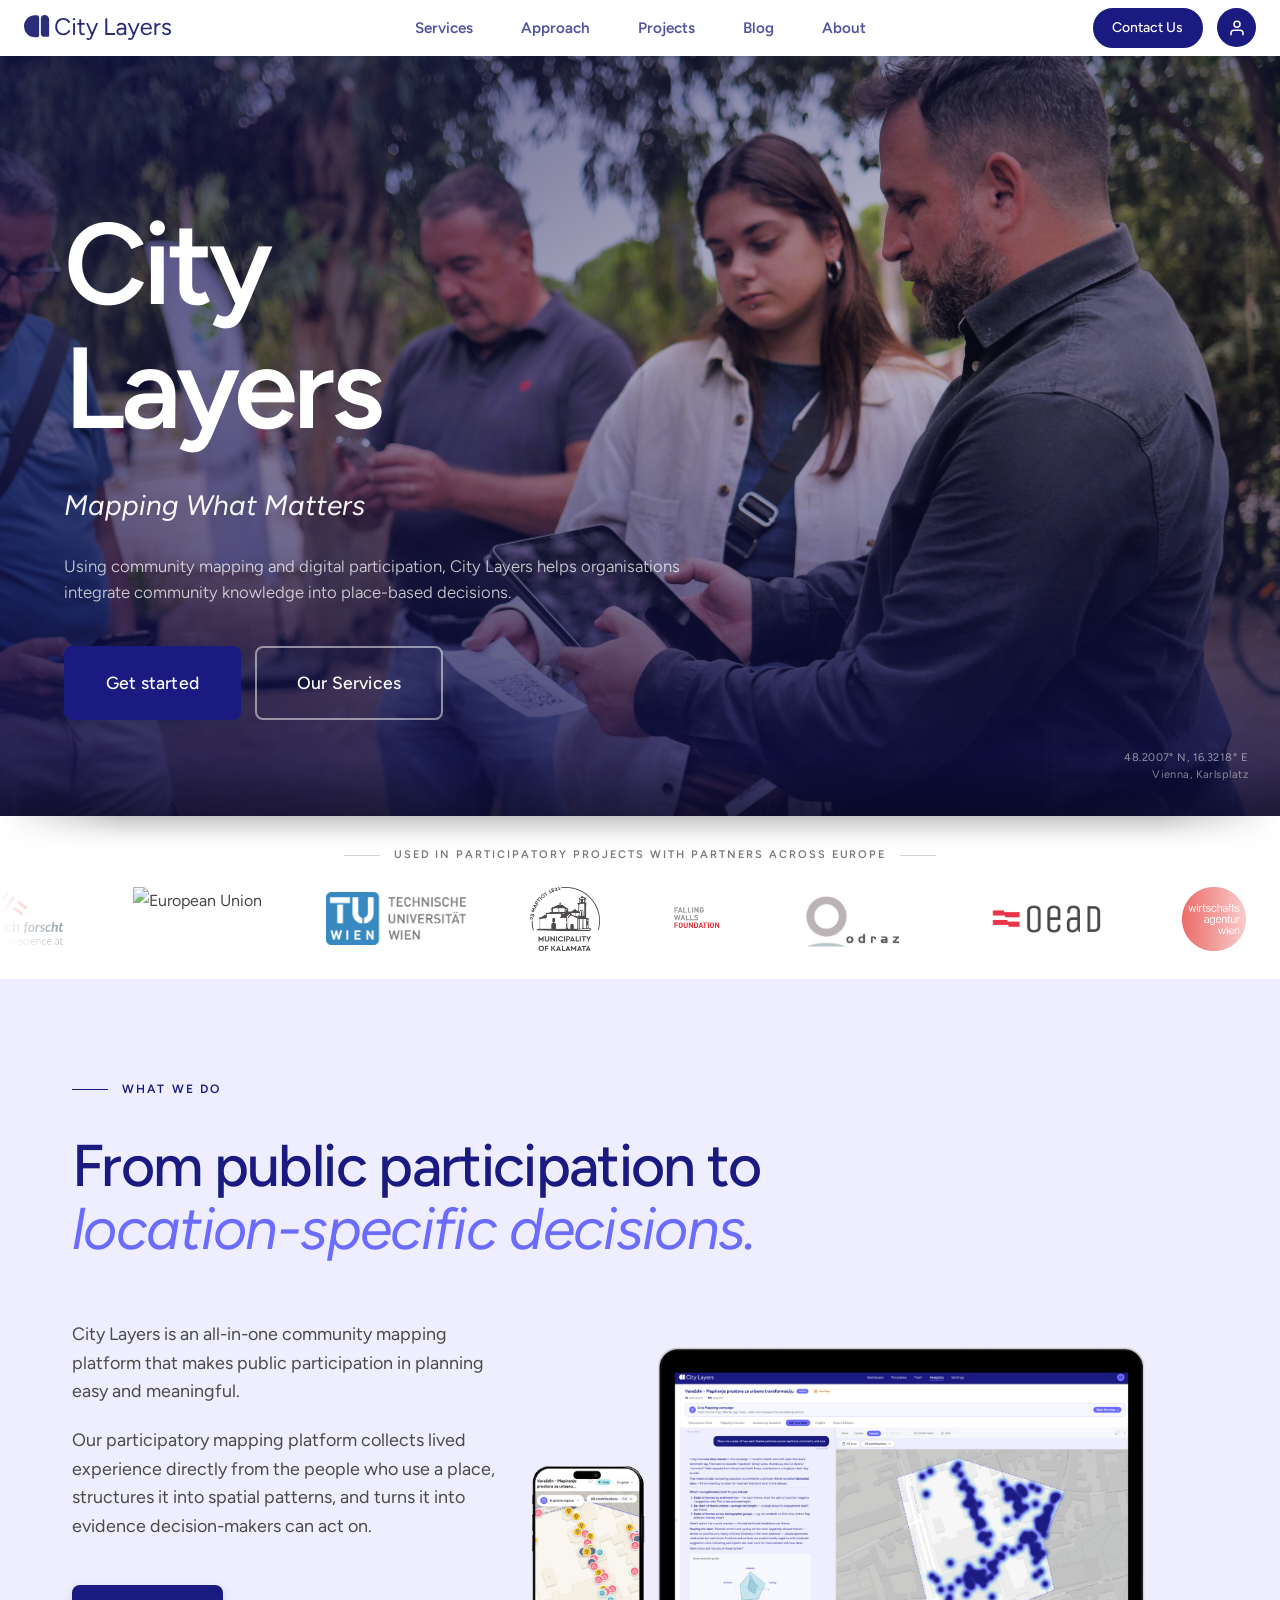
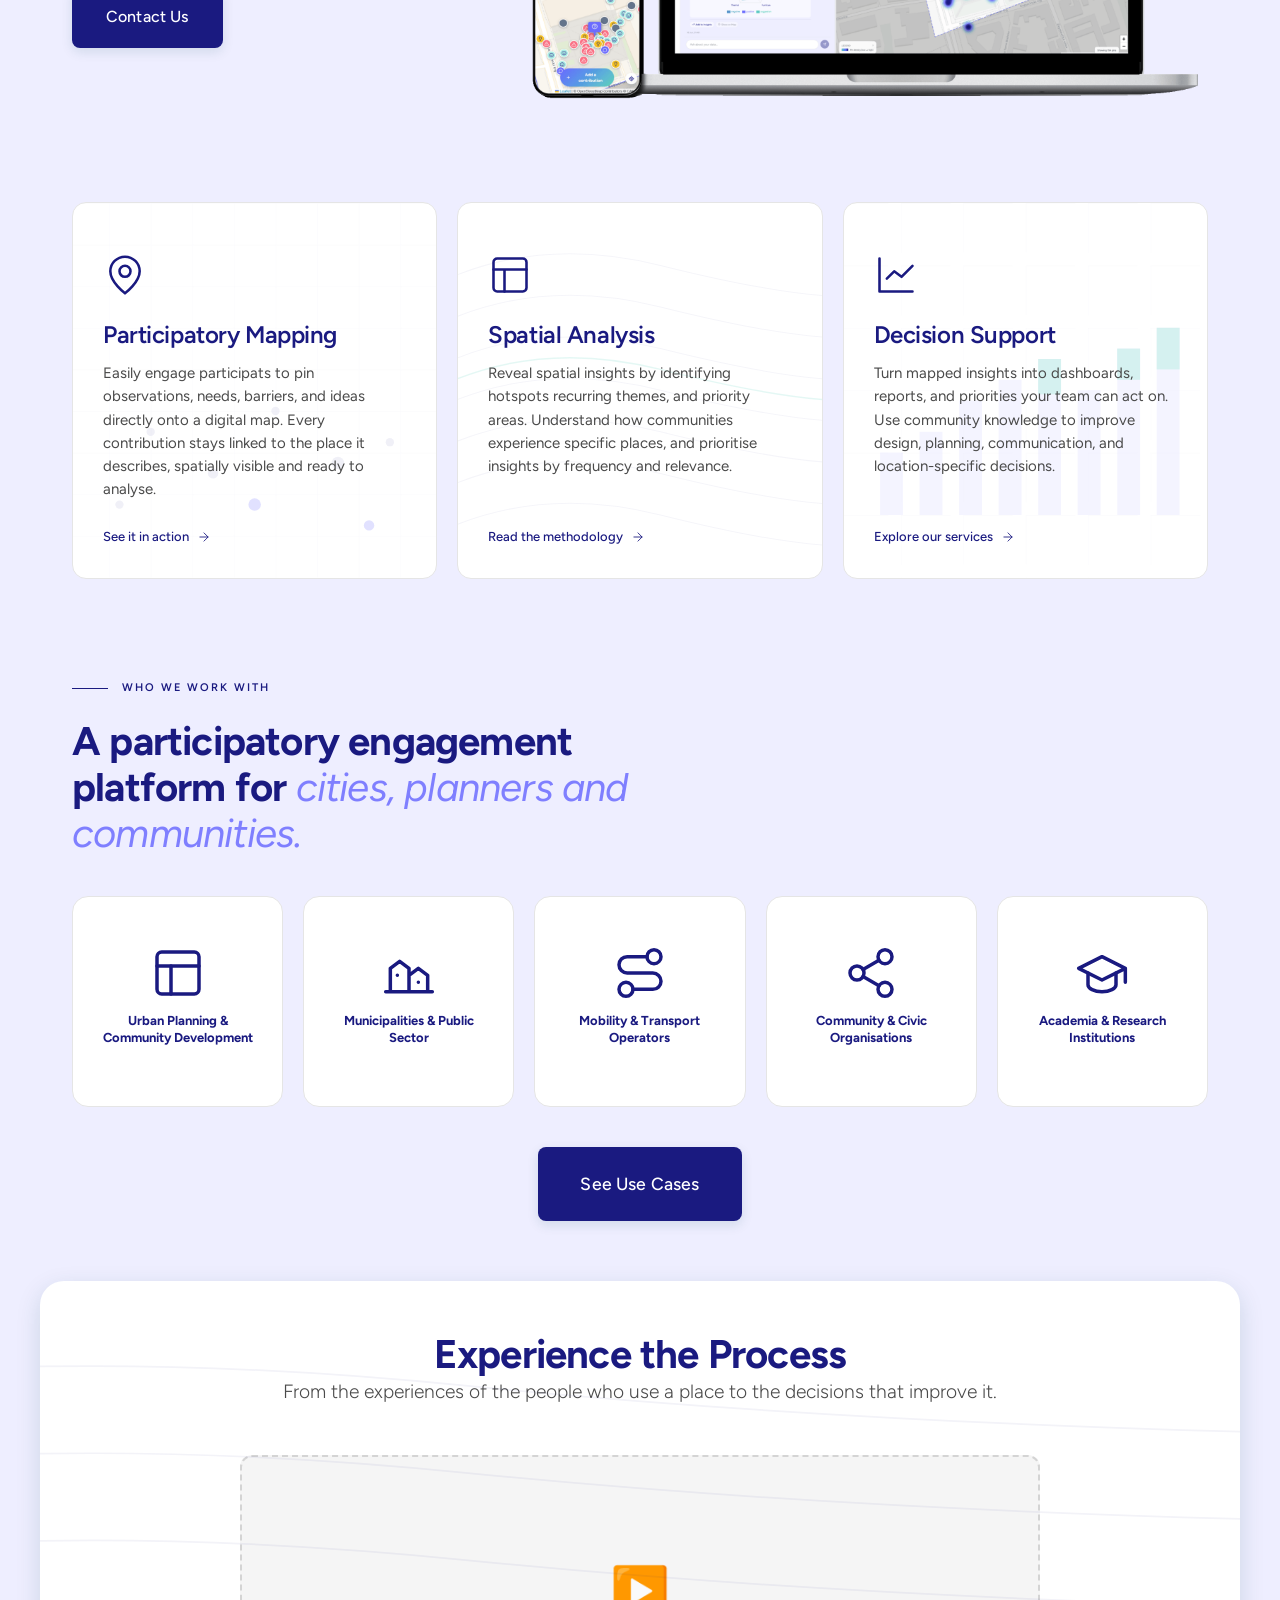
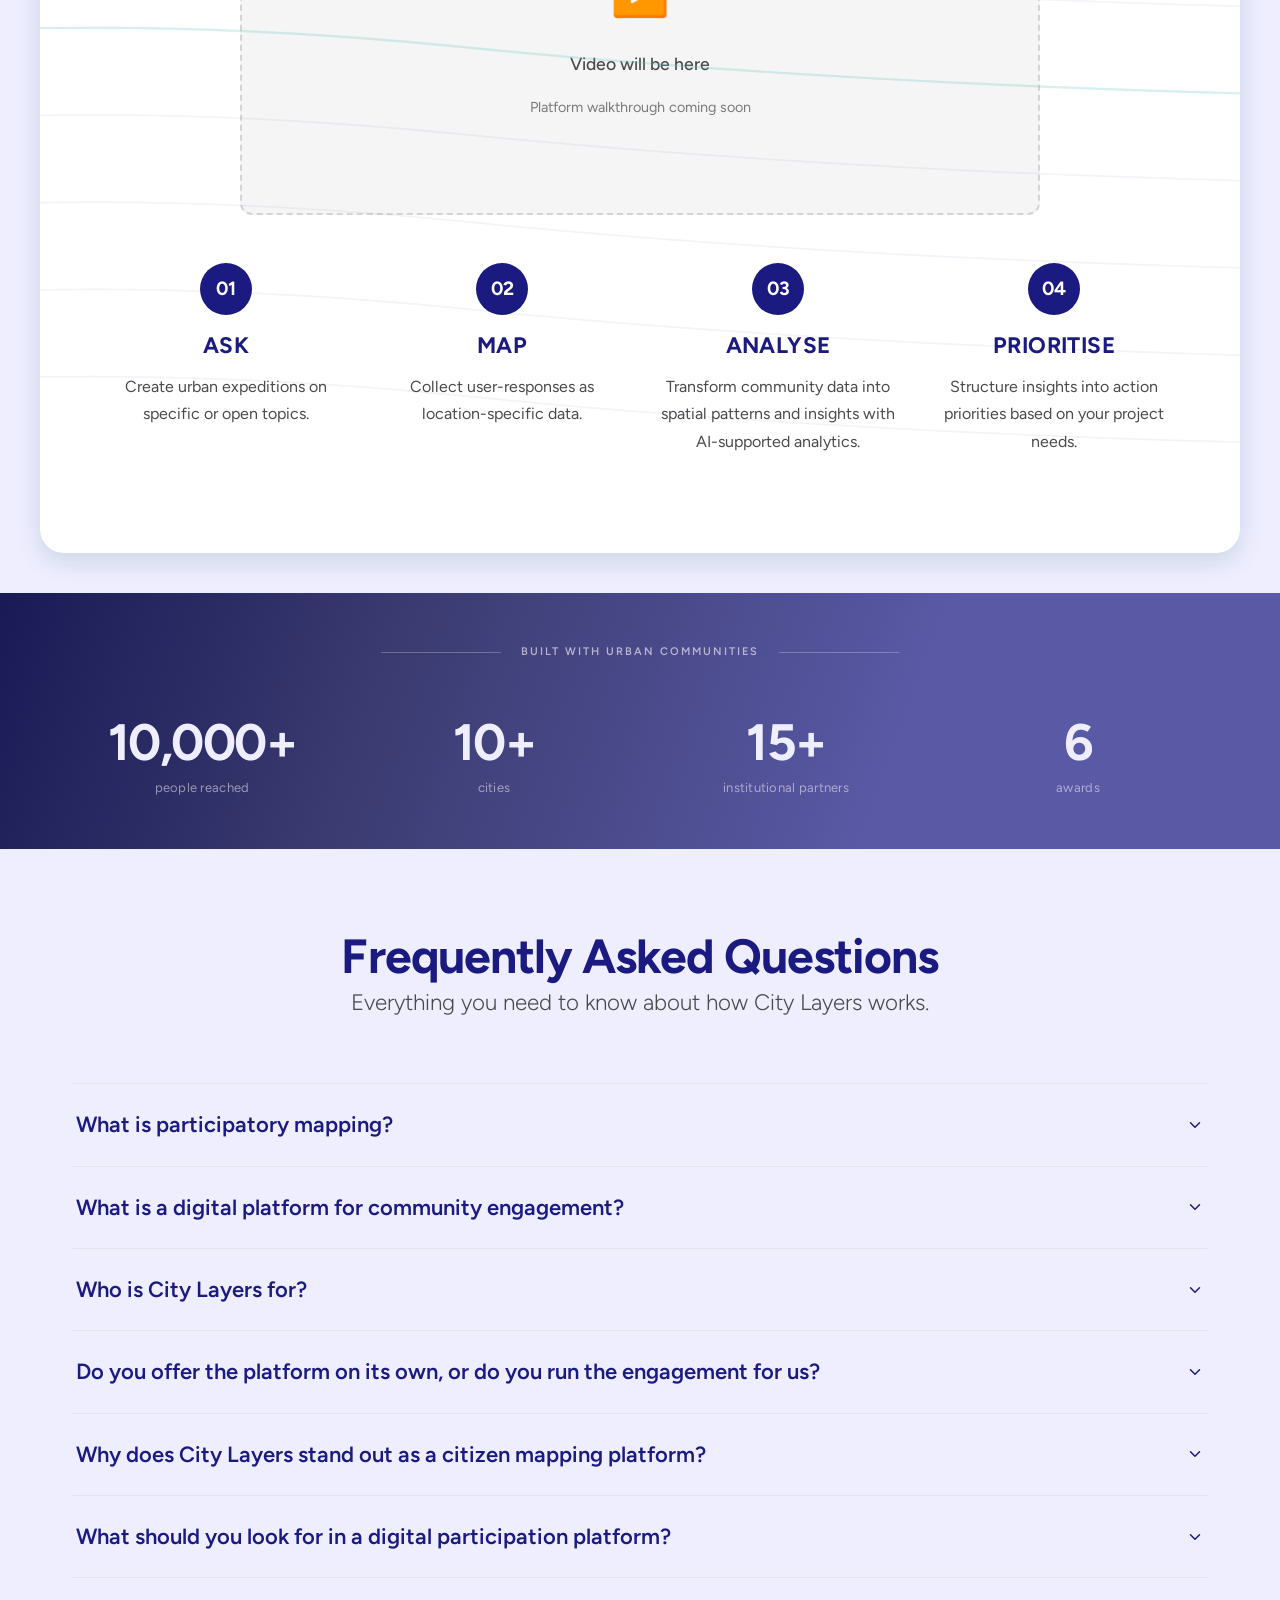
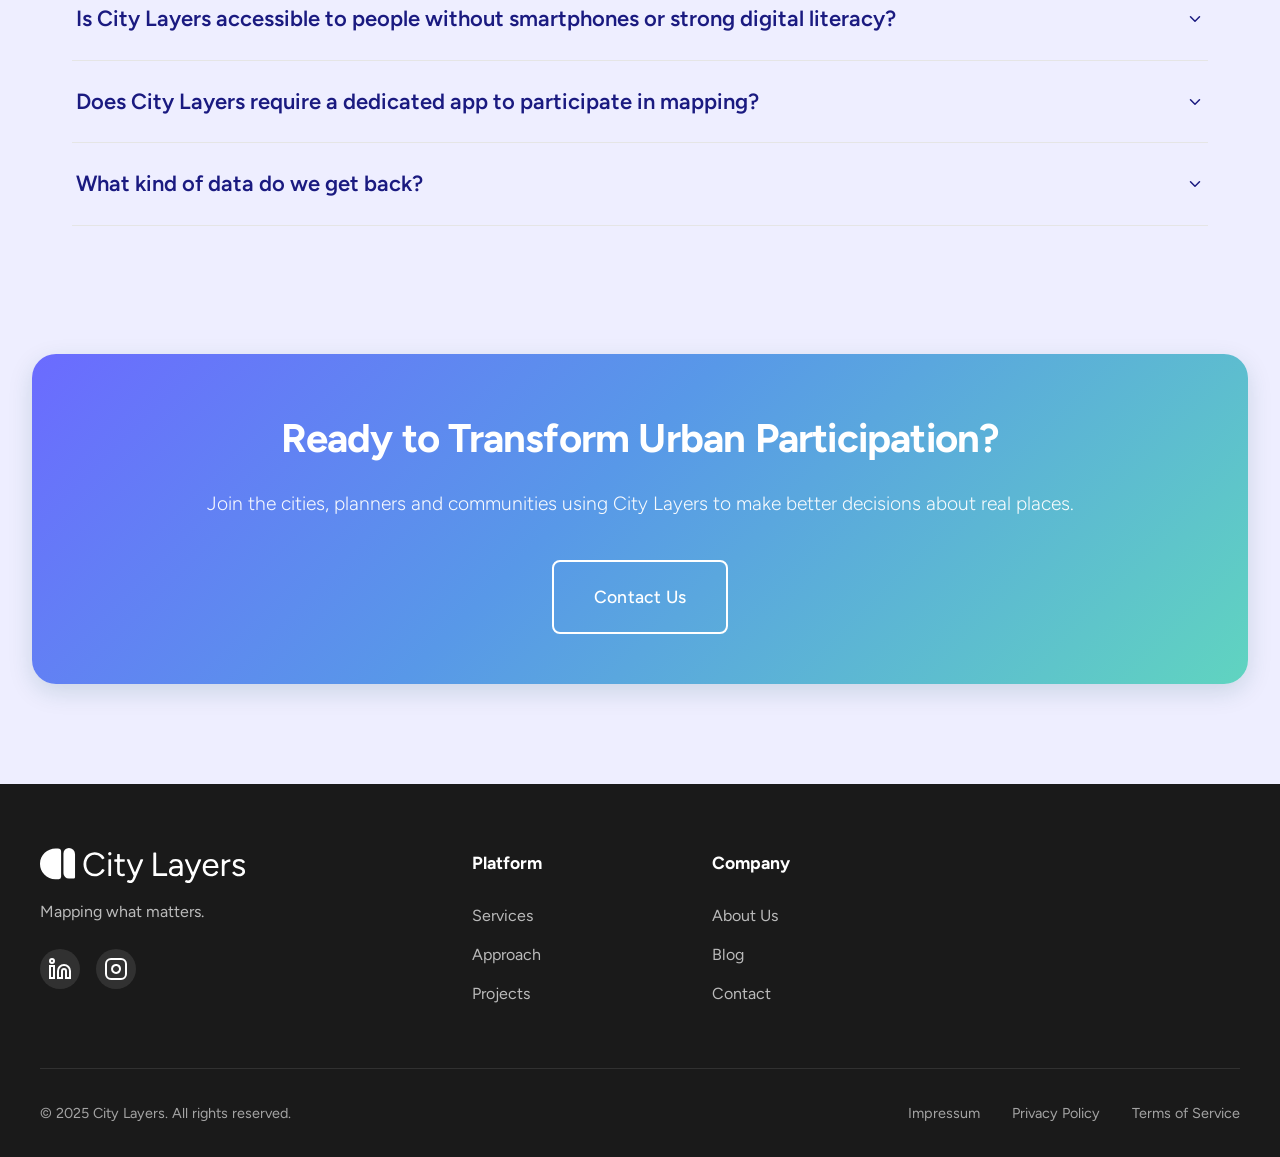
==== commit 98d0766a: "Deploy: fresh rebuild with images" ====
--- a/index.html
+++ b/index.html
@@ -7,7 +7,7 @@
 </h1> <p class="hero-tagline" data-astro-cid-j7pv25f6>Mapping What Matters</p> <p class="hero-subtitle" data-astro-cid-j7pv25f6>Using community mapping and digital participation, City Layers helps organisations integrate community knowledge into place-based decisions.</p> <div class="hero-cta" data-astro-cid-j7pv25f6> <a href="/contact" class="btn btn-primary btn-large" data-astro-cid-j7pv25f6>Get started</a> <a href="/services" class="btn btn-outline-light btn-large" data-astro-cid-j7pv25f6>Our Services</a> </div> </div> <div class="hero-meta" data-astro-cid-j7pv25f6>
 48.2007° N, 16.3218° E<br data-astro-cid-j7pv25f6>
 Vienna, Karlsplatz
-</div> </section> <section class="partners" data-astro-cid-j7pv25f6> <div class="partner-eyebrow" data-astro-cid-j7pv25f6> <span data-astro-cid-j7pv25f6>Used in participatory projects with partners across Europe</span> </div> <div class="partners-rail" id="partners-rail" data-astro-cid-j7pv25f6> <img class="partner-logo" src="http://localhost:8055/assets/582a3b43-7574-44ae-8637-b96ba723b3f2" alt="Österreich Forscht" data-astro-cid-j7pv25f6><img class="partner-logo" src="http://localhost:8055/assets/dfc9af5e-44fe-40d9-9ceb-de7be4818f11" alt="European Union" data-astro-cid-j7pv25f6><img class="partner-logo" src="http://localhost:8055/assets/a08adad9-6e45-4a72-9ef1-6c7adbe8795a" alt="TU Wien" data-astro-cid-j7pv25f6><img class="partner-logo" src="http://localhost:8055/assets/552d1226-ed30-4614-a73e-f37e504765a8" alt="Kalamata" data-astro-cid-j7pv25f6><img class="partner-logo" src="http://localhost:8055/assets/28de897f-6bad-4686-889e-d20634ab3c8f" alt="Falling Walls Foundation" data-astro-cid-j7pv25f6><img class="partner-logo" src="http://localhost:8055/assets/90512363-fc85-4e92-b9f8-c466623b3714" alt="ODRAZ" data-astro-cid-j7pv25f6><img class="partner-logo" src="http://localhost:8055/assets/4b8791f5-39c7-4027-acb0-8e2c80e89080" alt="OeAD" data-astro-cid-j7pv25f6><img class="partner-logo" src="http://localhost:8055/assets/fe5f7106-afa1-45f3-bdbf-493ff0f2897a" alt="Wirtschaftsagentur Wien" data-astro-cid-j7pv25f6><img class="partner-logo" src="http://localhost:8055/assets/9544200a-1273-48ff-a771-1e94113b419a" alt="Austria Wirtschaftsservice" data-astro-cid-j7pv25f6><img class="partner-logo" src="http://localhost:8055/assets/503422d2-f812-4efc-955d-8e7aea6a0b4b" alt="Innovation Incubation Center - TU Wien" data-astro-cid-j7pv25f6><img class="partner-logo" src="http://localhost:8055/assets/582a3b43-7574-44ae-8637-b96ba723b3f2" alt="Österreich Forscht" data-astro-cid-j7pv25f6><img class="partner-logo" src="http://localhost:8055/assets/dfc9af5e-44fe-40d9-9ceb-de7be4818f11" alt="European Union" data-astro-cid-j7pv25f6><img class="partner-logo" src="http://localhost:8055/assets/a08adad9-6e45-4a72-9ef1-6c7adbe8795a" alt="TU Wien" data-astro-cid-j7pv25f6><img class="partner-logo" src="http://localhost:8055/assets/552d1226-ed30-4614-a73e-f37e504765a8" alt="Kalamata" data-astro-cid-j7pv25f6><img class="partner-logo" src="http://localhost:8055/assets/28de897f-6bad-4686-889e-d20634ab3c8f" alt="Falling Walls Foundation" data-astro-cid-j7pv25f6><img class="partner-logo" src="http://localhost:8055/assets/90512363-fc85-4e92-b9f8-c466623b3714" alt="ODRAZ" data-astro-cid-j7pv25f6><img class="partner-logo" src="http://localhost:8055/assets/4b8791f5-39c7-4027-acb0-8e2c80e89080" alt="OeAD" data-astro-cid-j7pv25f6><img class="partner-logo" src="http://localhost:8055/assets/fe5f7106-afa1-45f3-bdbf-493ff0f2897a" alt="Wirtschaftsagentur Wien" data-astro-cid-j7pv25f6><img class="partner-logo" src="http://localhost:8055/assets/9544200a-1273-48ff-a771-1e94113b419a" alt="Austria Wirtschaftsservice" data-astro-cid-j7pv25f6><img class="partner-logo" src="http://localhost:8055/assets/503422d2-f812-4efc-955d-8e7aea6a0b4b" alt="Innovation Incubation Center - TU Wien" data-astro-cid-j7pv25f6><img class="partner-logo" src="http://localhost:8055/assets/582a3b43-7574-44ae-8637-b96ba723b3f2" alt="Österreich Forscht" data-astro-cid-j7pv25f6><img class="partner-logo" src="http://localhost:8055/assets/dfc9af5e-44fe-40d9-9ceb-de7be4818f11" alt="European Union" data-astro-cid-j7pv25f6><img class="partner-logo" src="http://localhost:8055/assets/a08adad9-6e45-4a72-9ef1-6c7adbe8795a" alt="TU Wien" data-astro-cid-j7pv25f6><img class="partner-logo" src="http://localhost:8055/assets/552d1226-ed30-4614-a73e-f37e504765a8" alt="Kalamata" data-astro-cid-j7pv25f6><img class="partner-logo" src="http://localhost:8055/assets/28de897f-6bad-4686-889e-d20634ab3c8f" alt="Falling Walls Foundation" data-astro-cid-j7pv25f6><img class="partner-logo" src="http://localhost:8055/assets/90512363-fc85-4e92-b9f8-c466623b3714" alt="ODRAZ" data-astro-cid-j7pv25f6><img class="partner-logo" src="http://localhost:8055/assets/4b8791f5-39c7-4027-acb0-8e2c80e89080" alt="OeAD" data-astro-cid-j7pv25f6><img class="partner-logo" src="http://localhost:8055/assets/fe5f7106-afa1-45f3-bdbf-493ff0f2897a" alt="Wirtschaftsagentur Wien" data-astro-cid-j7pv25f6><img class="partner-logo" src="http://localhost:8055/assets/9544200a-1273-48ff-a771-1e94113b419a" alt="Austria Wirtschaftsservice" data-astro-cid-j7pv25f6><img class="partner-logo" src="http://localhost:8055/assets/503422d2-f812-4efc-955d-8e7aea6a0b4b" alt="Innovation Incubation Center - TU Wien" data-astro-cid-j7pv25f6><img class="partner-logo" src="http://localhost:8055/assets/582a3b43-7574-44ae-8637-b96ba723b3f2" alt="Österreich Forscht" data-astro-cid-j7pv25f6><img class="partner-logo" src="http://localhost:8055/assets/dfc9af5e-44fe-40d9-9ceb-de7be4818f11" alt="European Union" data-astro-cid-j7pv25f6><img class="partner-logo" src="http://localhost:8055/assets/a08adad9-6e45-4a72-9ef1-6c7adbe8795a" alt="TU Wien" data-astro-cid-j7pv25f6><img class="partner-logo" src="http://localhost:8055/assets/552d1226-ed30-4614-a73e-f37e504765a8" alt="Kalamata" data-astro-cid-j7pv25f6><img class="partner-logo" src="http://localhost:8055/assets/28de897f-6bad-4686-889e-d20634ab3c8f" alt="Falling Walls Foundation" data-astro-cid-j7pv25f6><img class="partner-logo" src="http://localhost:8055/assets/90512363-fc85-4e92-b9f8-c466623b3714" alt="ODRAZ" data-astro-cid-j7pv25f6><img class="partner-logo" src="http://localhost:8055/assets/4b8791f5-39c7-4027-acb0-8e2c80e89080" alt="OeAD" data-astro-cid-j7pv25f6><img class="partner-logo" src="http://localhost:8055/assets/fe5f7106-afa1-45f3-bdbf-493ff0f2897a" alt="Wirtschaftsagentur Wien" data-astro-cid-j7pv25f6><img class="partner-logo" src="http://localhost:8055/assets/9544200a-1273-48ff-a771-1e94113b419a" alt="Austria Wirtschaftsservice" data-astro-cid-j7pv25f6><img class="partner-logo" src="http://localhost:8055/assets/503422d2-f812-4efc-955d-8e7aea6a0b4b" alt="Innovation Incubation Center - TU Wien" data-astro-cid-j7pv25f6> </div> </section> <section class="what-we-do" data-astro-cid-j7pv25f6> <div class="container" data-astro-cid-j7pv25f6> <div class="wwd-eyebrow" data-astro-cid-j7pv25f6>What we do</div> <h2 class="wwd-headline" data-astro-cid-j7pv25f6>From public participation to <em data-astro-cid-j7pv25f6>location-specific decisions.</em></h2> <div class="wwd-grid" data-astro-cid-j7pv25f6> <div data-astro-cid-j7pv25f6> <p class="wwd-lede" data-astro-cid-j7pv25f6>City Layers is an all-in-one community mapping platform that makes public participation in planning easy and meaningful.</p> <p class="wwd-lede" data-astro-cid-j7pv25f6>Our participatory mapping platform collects lived experience directly from the people who use a place, structures it into spatial patterns, and turns it into evidence decision-makers can act on.</p> <a href="/contact" class="btn btn-primary wwd-aside-cta" data-astro-cid-j7pv25f6>Contact Us</a> </div> <aside class="wwd-aside" data-astro-cid-j7pv25f6> <img src="/CL_Dashboard_Animation.gif" alt="City Layers platform in use" class="wwd-aside-media" data-astro-cid-j7pv25f6> </aside> </div> <div class="capabilities" data-astro-cid-j7pv25f6> <article class="cap" data-astro-cid-j7pv25f6> <div class="cap-bg" data-astro-cid-j7pv25f6> <svg viewBox="0 0 360 360" preserveAspectRatio="xMidYMid slice" data-astro-cid-j7pv25f6> <defs data-astro-cid-j7pv25f6> <pattern id="cap1-grid" width="40" height="40" patternUnits="userSpaceOnUse" data-astro-cid-j7pv25f6> <path d="M 40 0 L 0 0 0 40" fill="none" stroke="rgba(26,26,128,0.06)" stroke-width="1" data-astro-cid-j7pv25f6></path> </pattern> </defs> <rect width="360" height="360" fill="url(#cap1-grid)" data-astro-cid-j7pv25f6></rect> <g fill="rgba(26,26,128,0.16)" data-astro-cid-j7pv25f6> <circle cx="80" cy="220" r="4" data-astro-cid-j7pv25f6></circle> <circle cx="140" cy="260" r="5" data-astro-cid-j7pv25f6></circle> <circle cx="200" cy="200" r="4" data-astro-cid-j7pv25f6></circle> <circle cx="260" cy="250" r="6" data-astro-cid-j7pv25f6></circle> <circle cx="310" cy="230" r="4" data-astro-cid-j7pv25f6></circle> <circle cx="50" cy="290" r="4" data-astro-cid-j7pv25f6></circle> </g> <g fill="rgba(107,107,255,0.5)" data-astro-cid-j7pv25f6> <circle cx="180" cy="290" r="6" data-astro-cid-j7pv25f6></circle> <circle cx="290" cy="310" r="5" data-astro-cid-j7pv25f6></circle> </g> </svg> </div> <svg class="cap-icon" viewBox="0 0 24 24" fill="none" stroke="currentColor" stroke-width="1.4" stroke-linecap="round" stroke-linejoin="round" data-astro-cid-j7pv25f6> <circle cx="12" cy="10" r="3" data-astro-cid-j7pv25f6></circle> <path d="M12 2a8 8 0 0 0-8 8c0 6 8 12 8 12s8-6 8-12a8 8 0 0 0-8-8z" data-astro-cid-j7pv25f6></path> </svg> <h3 class="cap-title" data-astro-cid-j7pv25f6>Participatory Mapping</h3> <p class="cap-body" data-astro-cid-j7pv25f6>Easily engage participats to pin observations, needs, barriers, and ideas directly onto a digital map. Every contribution stays linked to the place it describes, spatially visible and ready to analyse.</p> <a href="/projects" class="cap-link" data-astro-cid-j7pv25f6>See it in action
+</div> </section> <section class="partners" data-astro-cid-j7pv25f6> <div class="partner-eyebrow" data-astro-cid-j7pv25f6> <span data-astro-cid-j7pv25f6>Used in participatory projects with partners across Europe</span> </div> <div class="partners-rail" id="partners-rail" data-astro-cid-j7pv25f6> <img class="partner-logo" src="/media/directus/582a3b43-7574-44ae-8637-b96ba723b3f2.jpg" alt="Österreich Forscht" data-astro-cid-j7pv25f6><img class="partner-logo" src="/media/directus/dfc9af5e-44fe-40d9-9ceb-de7be4818f11.jpg" alt="European Union" data-astro-cid-j7pv25f6><img class="partner-logo" src="/media/directus/a08adad9-6e45-4a72-9ef1-6c7adbe8795a.jpg" alt="TU Wien" data-astro-cid-j7pv25f6><img class="partner-logo" src="/media/directus/552d1226-ed30-4614-a73e-f37e504765a8.jpg" alt="Kalamata" data-astro-cid-j7pv25f6><img class="partner-logo" src="/media/directus/28de897f-6bad-4686-889e-d20634ab3c8f.jpg" alt="Falling Walls Foundation" data-astro-cid-j7pv25f6><img class="partner-logo" src="/media/directus/90512363-fc85-4e92-b9f8-c466623b3714.jpg" alt="ODRAZ" data-astro-cid-j7pv25f6><img class="partner-logo" src="/media/directus/4b8791f5-39c7-4027-acb0-8e2c80e89080.jpg" alt="OeAD" data-astro-cid-j7pv25f6><img class="partner-logo" src="/media/directus/fe5f7106-afa1-45f3-bdbf-493ff0f2897a.jpg" alt="Wirtschaftsagentur Wien" data-astro-cid-j7pv25f6><img class="partner-logo" src="/media/directus/9544200a-1273-48ff-a771-1e94113b419a.jpg" alt="Austria Wirtschaftsservice" data-astro-cid-j7pv25f6><img class="partner-logo" src="/media/directus/503422d2-f812-4efc-955d-8e7aea6a0b4b.jpg" alt="Innovation Incubation Center - TU Wien" data-astro-cid-j7pv25f6><img class="partner-logo" src="/media/directus/582a3b43-7574-44ae-8637-b96ba723b3f2.jpg" alt="Österreich Forscht" data-astro-cid-j7pv25f6><img class="partner-logo" src="/media/directus/dfc9af5e-44fe-40d9-9ceb-de7be4818f11.jpg" alt="European Union" data-astro-cid-j7pv25f6><img class="partner-logo" src="/media/directus/a08adad9-6e45-4a72-9ef1-6c7adbe8795a.jpg" alt="TU Wien" data-astro-cid-j7pv25f6><img class="partner-logo" src="/media/directus/552d1226-ed30-4614-a73e-f37e504765a8.jpg" alt="Kalamata" data-astro-cid-j7pv25f6><img class="partner-logo" src="/media/directus/28de897f-6bad-4686-889e-d20634ab3c8f.jpg" alt="Falling Walls Foundation" data-astro-cid-j7pv25f6><img class="partner-logo" src="/media/directus/90512363-fc85-4e92-b9f8-c466623b3714.jpg" alt="ODRAZ" data-astro-cid-j7pv25f6><img class="partner-logo" src="/media/directus/4b8791f5-39c7-4027-acb0-8e2c80e89080.jpg" alt="OeAD" data-astro-cid-j7pv25f6><img class="partner-logo" src="/media/directus/fe5f7106-afa1-45f3-bdbf-493ff0f2897a.jpg" alt="Wirtschaftsagentur Wien" data-astro-cid-j7pv25f6><img class="partner-logo" src="/media/directus/9544200a-1273-48ff-a771-1e94113b419a.jpg" alt="Austria Wirtschaftsservice" data-astro-cid-j7pv25f6><img class="partner-logo" src="/media/directus/503422d2-f812-4efc-955d-8e7aea6a0b4b.jpg" alt="Innovation Incubation Center - TU Wien" data-astro-cid-j7pv25f6><img class="partner-logo" src="/media/directus/582a3b43-7574-44ae-8637-b96ba723b3f2.jpg" alt="Österreich Forscht" data-astro-cid-j7pv25f6><img class="partner-logo" src="/media/directus/dfc9af5e-44fe-40d9-9ceb-de7be4818f11.jpg" alt="European Union" data-astro-cid-j7pv25f6><img class="partner-logo" src="/media/directus/a08adad9-6e45-4a72-9ef1-6c7adbe8795a.jpg" alt="TU Wien" data-astro-cid-j7pv25f6><img class="partner-logo" src="/media/directus/552d1226-ed30-4614-a73e-f37e504765a8.jpg" alt="Kalamata" data-astro-cid-j7pv25f6><img class="partner-logo" src="/media/directus/28de897f-6bad-4686-889e-d20634ab3c8f.jpg" alt="Falling Walls Foundation" data-astro-cid-j7pv25f6><img class="partner-logo" src="/media/directus/90512363-fc85-4e92-b9f8-c466623b3714.jpg" alt="ODRAZ" data-astro-cid-j7pv25f6><img class="partner-logo" src="/media/directus/4b8791f5-39c7-4027-acb0-8e2c80e89080.jpg" alt="OeAD" data-astro-cid-j7pv25f6><img class="partner-logo" src="/media/directus/fe5f7106-afa1-45f3-bdbf-493ff0f2897a.jpg" alt="Wirtschaftsagentur Wien" data-astro-cid-j7pv25f6><img class="partner-logo" src="/media/directus/9544200a-1273-48ff-a771-1e94113b419a.jpg" alt="Austria Wirtschaftsservice" data-astro-cid-j7pv25f6><img class="partner-logo" src="/media/directus/503422d2-f812-4efc-955d-8e7aea6a0b4b.jpg" alt="Innovation Incubation Center - TU Wien" data-astro-cid-j7pv25f6><img class="partner-logo" src="/media/directus/582a3b43-7574-44ae-8637-b96ba723b3f2.jpg" alt="Österreich Forscht" data-astro-cid-j7pv25f6><img class="partner-logo" src="/media/directus/dfc9af5e-44fe-40d9-9ceb-de7be4818f11.jpg" alt="European Union" data-astro-cid-j7pv25f6><img class="partner-logo" src="/media/directus/a08adad9-6e45-4a72-9ef1-6c7adbe8795a.jpg" alt="TU Wien" data-astro-cid-j7pv25f6><img class="partner-logo" src="/media/directus/552d1226-ed30-4614-a73e-f37e504765a8.jpg" alt="Kalamata" data-astro-cid-j7pv25f6><img class="partner-logo" src="/media/directus/28de897f-6bad-4686-889e-d20634ab3c8f.jpg" alt="Falling Walls Foundation" data-astro-cid-j7pv25f6><img class="partner-logo" src="/media/directus/90512363-fc85-4e92-b9f8-c466623b3714.jpg" alt="ODRAZ" data-astro-cid-j7pv25f6><img class="partner-logo" src="/media/directus/4b8791f5-39c7-4027-acb0-8e2c80e89080.jpg" alt="OeAD" data-astro-cid-j7pv25f6><img class="partner-logo" src="/media/directus/fe5f7106-afa1-45f3-bdbf-493ff0f2897a.jpg" alt="Wirtschaftsagentur Wien" data-astro-cid-j7pv25f6><img class="partner-logo" src="/media/directus/9544200a-1273-48ff-a771-1e94113b419a.jpg" alt="Austria Wirtschaftsservice" data-astro-cid-j7pv25f6><img class="partner-logo" src="/media/directus/503422d2-f812-4efc-955d-8e7aea6a0b4b.jpg" alt="Innovation Incubation Center - TU Wien" data-astro-cid-j7pv25f6> </div> </section> <section class="what-we-do" data-astro-cid-j7pv25f6> <div class="container" data-astro-cid-j7pv25f6> <div class="wwd-eyebrow" data-astro-cid-j7pv25f6>What we do</div> <h2 class="wwd-headline" data-astro-cid-j7pv25f6>From public participation to <em data-astro-cid-j7pv25f6>location-specific decisions.</em></h2> <div class="wwd-grid" data-astro-cid-j7pv25f6> <div data-astro-cid-j7pv25f6> <p class="wwd-lede" data-astro-cid-j7pv25f6>City Layers is an all-in-one community mapping platform that makes public participation in planning easy and meaningful.</p> <p class="wwd-lede" data-astro-cid-j7pv25f6>Our participatory mapping platform collects lived experience directly from the people who use a place, structures it into spatial patterns, and turns it into evidence decision-makers can act on.</p> <a href="/contact" class="btn btn-primary wwd-aside-cta" data-astro-cid-j7pv25f6>Contact Us</a> </div> <aside class="wwd-aside" data-astro-cid-j7pv25f6> <img src="/CL_Dashboard_Animation.gif" alt="City Layers platform in use" class="wwd-aside-media" data-astro-cid-j7pv25f6> </aside> </div> <div class="capabilities" data-astro-cid-j7pv25f6> <article class="cap" data-astro-cid-j7pv25f6> <div class="cap-bg" data-astro-cid-j7pv25f6> <svg viewBox="0 0 360 360" preserveAspectRatio="xMidYMid slice" data-astro-cid-j7pv25f6> <defs data-astro-cid-j7pv25f6> <pattern id="cap1-grid" width="40" height="40" patternUnits="userSpaceOnUse" data-astro-cid-j7pv25f6> <path d="M 40 0 L 0 0 0 40" fill="none" stroke="rgba(26,26,128,0.06)" stroke-width="1" data-astro-cid-j7pv25f6></path> </pattern> </defs> <rect width="360" height="360" fill="url(#cap1-grid)" data-astro-cid-j7pv25f6></rect> <g fill="rgba(26,26,128,0.16)" data-astro-cid-j7pv25f6> <circle cx="80" cy="220" r="4" data-astro-cid-j7pv25f6></circle> <circle cx="140" cy="260" r="5" data-astro-cid-j7pv25f6></circle> <circle cx="200" cy="200" r="4" data-astro-cid-j7pv25f6></circle> <circle cx="260" cy="250" r="6" data-astro-cid-j7pv25f6></circle> <circle cx="310" cy="230" r="4" data-astro-cid-j7pv25f6></circle> <circle cx="50" cy="290" r="4" data-astro-cid-j7pv25f6></circle> </g> <g fill="rgba(107,107,255,0.5)" data-astro-cid-j7pv25f6> <circle cx="180" cy="290" r="6" data-astro-cid-j7pv25f6></circle> <circle cx="290" cy="310" r="5" data-astro-cid-j7pv25f6></circle> </g> </svg> </div> <svg class="cap-icon" viewBox="0 0 24 24" fill="none" stroke="currentColor" stroke-width="1.4" stroke-linecap="round" stroke-linejoin="round" data-astro-cid-j7pv25f6> <circle cx="12" cy="10" r="3" data-astro-cid-j7pv25f6></circle> <path d="M12 2a8 8 0 0 0-8 8c0 6 8 12 8 12s8-6 8-12a8 8 0 0 0-8-8z" data-astro-cid-j7pv25f6></path> </svg> <h3 class="cap-title" data-astro-cid-j7pv25f6>Participatory Mapping</h3> <p class="cap-body" data-astro-cid-j7pv25f6>Easily engage participats to pin observations, needs, barriers, and ideas directly onto a digital map. Every contribution stays linked to the place it describes, spatially visible and ready to analyse.</p> <a href="/projects" class="cap-link" data-astro-cid-j7pv25f6>See it in action
 <svg viewBox="0 0 24 24" fill="none" stroke="currentColor" stroke-width="1.5" stroke-linecap="round" stroke-linejoin="round" data-astro-cid-j7pv25f6><line x1="5" y1="12" x2="19" y2="12" data-astro-cid-j7pv25f6></line><polyline points="12 5 19 12 12 19" data-astro-cid-j7pv25f6></polyline></svg> </a> </article> <article class="cap" data-astro-cid-j7pv25f6> <div class="cap-bg" data-astro-cid-j7pv25f6> <svg viewBox="0 0 360 360" preserveAspectRatio="xMidYMid slice" data-astro-cid-j7pv25f6> <g fill="none" stroke="rgba(26,26,128,0.10)" stroke-width="1" data-astro-cid-j7pv25f6> <path d="M -20 80 Q 80 30 200 60 T 380 90" data-astro-cid-j7pv25f6></path> <path d="M -20 120 Q 80 70 200 100 T 380 130" data-astro-cid-j7pv25f6></path> <path d="M -20 160 Q 80 110 200 140 T 380 170" data-astro-cid-j7pv25f6></path> <path d="M -20 200 Q 80 150 200 180 T 380 210" data-astro-cid-j7pv25f6></path> <path d="M -20 240 Q 80 190 200 220 T 380 250" data-astro-cid-j7pv25f6></path> <path d="M -20 280 Q 80 230 200 260 T 380 290" data-astro-cid-j7pv25f6></path> <path d="M -20 320 Q 80 270 200 300 T 380 330" data-astro-cid-j7pv25f6></path> </g> <g fill="none" stroke="rgba(96,212,192,0.42)" stroke-width="1.4" data-astro-cid-j7pv25f6> <path d="M -20 180 Q 80 130 200 160 T 380 190" data-astro-cid-j7pv25f6></path> </g> </svg> </div> <svg class="cap-icon" viewBox="0 0 24 24" fill="none" stroke="currentColor" stroke-width="1.4" stroke-linecap="round" stroke-linejoin="round" data-astro-cid-j7pv25f6> <rect x="3" y="3" width="18" height="18" rx="2" data-astro-cid-j7pv25f6></rect> <path d="M3 9h18M9 21V9" data-astro-cid-j7pv25f6></path> </svg> <h3 class="cap-title" data-astro-cid-j7pv25f6>Spatial Analysis</h3> <p class="cap-body" data-astro-cid-j7pv25f6>Reveal spatial insights by identifying hotspots recurring themes, and priority areas. Understand how communities experience specific places, and prioritise insights by frequency and relevance.</p> <a href="/approach" class="cap-link" data-astro-cid-j7pv25f6>Read the methodology
 <svg viewBox="0 0 24 24" fill="none" stroke="currentColor" stroke-width="1.5" stroke-linecap="round" stroke-linejoin="round" data-astro-cid-j7pv25f6><line x1="5" y1="12" x2="19" y2="12" data-astro-cid-j7pv25f6></line><polyline points="12 5 19 12 12 19" data-astro-cid-j7pv25f6></polyline></svg> </a> </article> <article class="cap" data-astro-cid-j7pv25f6> <div class="cap-bg" data-astro-cid-j7pv25f6> <svg viewBox="0 0 360 360" preserveAspectRatio="xMidYMid slice" data-astro-cid-j7pv25f6> <defs data-astro-cid-j7pv25f6> <pattern id="cap3-grid" width="60" height="60" patternUnits="userSpaceOnUse" data-astro-cid-j7pv25f6> <path d="M 48 0 L 0 0 0 48" fill="none" stroke="rgba(26,26,128,0.06)" stroke-width="1" data-astro-cid-j7pv25f6></path> </pattern> </defs> <rect width="360" height="360" fill="url(#cap3-grid)" data-astro-cid-j7pv25f6></rect> <g fill="rgba(107,107,255,0.18)" data-astro-cid-j7pv25f6> <rect x="40" y="240" width="22" height="60" data-astro-cid-j7pv25f6></rect> <rect x="78" y="220" width="22" height="80" data-astro-cid-j7pv25f6></rect> <rect x="116" y="190" width="22" height="110" data-astro-cid-j7pv25f6></rect> <rect x="154" y="170" width="22" height="130" data-astro-cid-j7pv25f6></rect> <rect x="192" y="150" width="22" height="150" data-astro-cid-j7pv25f6></rect> <rect x="230" y="180" width="22" height="120" data-astro-cid-j7pv25f6></rect> <rect x="268" y="140" width="22" height="160" data-astro-cid-j7pv25f6></rect> <rect x="306" y="120" width="22" height="180" data-astro-cid-j7pv25f6></rect> </g> <g fill="rgba(96,212,192,0.6)" data-astro-cid-j7pv25f6> <rect x="306" y="120" width="22" height="40" data-astro-cid-j7pv25f6></rect> <rect x="268" y="140" width="22" height="30" data-astro-cid-j7pv25f6></rect> <rect x="192" y="150" width="22" height="34" data-astro-cid-j7pv25f6></rect> </g> </svg> </div> <svg class="cap-icon" viewBox="0 0 24 24" fill="none" stroke="currentColor" stroke-width="1.4" stroke-linecap="round" stroke-linejoin="round" data-astro-cid-j7pv25f6> <path d="M3 3v18h18" data-astro-cid-j7pv25f6></path> <polyline points="7 14 11 10 15 13 21 7" data-astro-cid-j7pv25f6></polyline> </svg> <h3 class="cap-title" data-astro-cid-j7pv25f6>Decision Support</h3> <p class="cap-body" data-astro-cid-j7pv25f6>Turn mapped insights into dashboards, reports, and priorities your team can act on. Use community knowledge to improve design, planning, communication, and location-specific decisions.</p> <a href="/services" class="cap-link" data-astro-cid-j7pv25f6>Explore our services
 <svg viewBox="0 0 24 24" fill="none" stroke="currentColor" stroke-width="1.5" stroke-linecap="round" stroke-linejoin="round" data-astro-cid-j7pv25f6><line x1="5" y1="12" x2="19" y2="12" data-astro-cid-j7pv25f6></line><polyline points="12 5 19 12 12 19" data-astro-cid-j7pv25f6></polyline></svg> </a> </article> </div> </div> </section>  <section class="who-compact-section" data-astro-cid-j7pv25f6> <div class="container" data-astro-cid-j7pv25f6> <div class="who-compact-header" data-astro-cid-j7pv25f6> <span class="svc-eyebrow" data-astro-cid-j7pv25f6>Who We Work With</span> <h2 class="section-title" data-astro-cid-j7pv25f6>A participatory engagement platform for <em data-astro-cid-j7pv25f6>cities, planners and communities.</em></h2> </div> <div class="who-compact-grid" data-astro-cid-j7pv25f6> <div class="who-compact-box" data-astro-cid-j7pv25f6> <div class="wcb-main" data-astro-cid-j7pv25f6> <svg viewBox="0 0 24 24" fill="none" stroke="var(--primary-color)" stroke-width="1.5" stroke-linecap="round" stroke-linejoin="round" data-astro-cid-j7pv25f6><rect x="3" y="3" width="18" height="18" rx="2" data-astro-cid-j7pv25f6></rect><path d="M3 9h18" data-astro-cid-j7pv25f6></path><path d="M9 21V9" data-astro-cid-j7pv25f6></path></svg> <span data-astro-cid-j7pv25f6>Urban Planning & Community Development</span> </div> <div class="wcb-keywords" data-astro-cid-j7pv25f6> <span class="wcb-pill" data-astro-cid-j7pv25f6>Land Use Planning</span> <span class="wcb-pill" data-astro-cid-j7pv25f6>Place-based Design</span> <span class="wcb-pill" data-astro-cid-j7pv25f6>Masterplanning</span> </div> </div> <div class="who-compact-box" data-astro-cid-j7pv25f6> <div class="wcb-main" data-astro-cid-j7pv25f6> <svg viewBox="0 0 24 24" fill="none" stroke="var(--primary-color)" stroke-width="1.5" stroke-linecap="round" stroke-linejoin="round" data-astro-cid-j7pv25f6><g transform="scale(1.3) translate(-1.7, -1.7)" data-astro-cid-j7pv25f6></g><path d="M2 20h20M4 20V10l4-3 4 3v10M12 20v-7l4-3 4 3v7M7 13h.01M16 16h.01" data-astro-cid-j7pv25f6></path></svg> <span data-astro-cid-j7pv25f6>Municipalities & Public Sector</span> </div> <div class="wcb-keywords" data-astro-cid-j7pv25f6> <span class="wcb-pill" data-astro-cid-j7pv25f6>Public Participation</span> <span class="wcb-pill" data-astro-cid-j7pv25f6>District Planning</span> <span class="wcb-pill" data-astro-cid-j7pv25f6>Urban Strategy</span> </div> </div> <div class="who-compact-box" data-astro-cid-j7pv25f6> <div class="wcb-main" data-astro-cid-j7pv25f6> <svg viewBox="0 0 24 24" fill="none" stroke="var(--primary-color)" stroke-width="1.5" stroke-linecap="round" stroke-linejoin="round" data-astro-cid-j7pv25f6><circle cx="6" cy="19" r="3" data-astro-cid-j7pv25f6></circle><path d="M9 19h8.5a3.5 3.5 0 0 0 0-7h-11a3.5 3.5 0 0 1 0-7H15" data-astro-cid-j7pv25f6></path><circle cx="18" cy="5" r="3" data-astro-cid-j7pv25f6></circle></svg> <span data-astro-cid-j7pv25f6>Mobility & Transport Operators</span> </div> <div class="wcb-keywords" data-astro-cid-j7pv25f6> <span class="wcb-pill" data-astro-cid-j7pv25f6>Street Redesign</span> <span class="wcb-pill" data-astro-cid-j7pv25f6>Spatial Planning</span> <span class="wcb-pill" data-astro-cid-j7pv25f6>Public Space Design</span> </div> </div> <div class="who-compact-box" data-astro-cid-j7pv25f6> <div class="wcb-main" data-astro-cid-j7pv25f6> <svg viewBox="0 0 24 24" fill="none" stroke="var(--primary-color)" stroke-width="1.5" stroke-linecap="round" stroke-linejoin="round" data-astro-cid-j7pv25f6><circle cx="18" cy="5" r="3" data-astro-cid-j7pv25f6></circle><circle cx="6" cy="12" r="3" data-astro-cid-j7pv25f6></circle><circle cx="18" cy="19" r="3" data-astro-cid-j7pv25f6></circle><line x1="8.59" y1="13.51" x2="15.42" y2="17.49" data-astro-cid-j7pv25f6></line><line x1="15.41" y1="6.51" x2="8.59" y2="10.49" data-astro-cid-j7pv25f6></line></svg> <span data-astro-cid-j7pv25f6>Community & Civic Organisations</span> </div> <div class="wcb-keywords" data-astro-cid-j7pv25f6> <span class="wcb-pill" data-astro-cid-j7pv25f6>Neighbourhood Management</span> <span class="wcb-pill" data-astro-cid-j7pv25f6>Community-led Planning</span> <span class="wcb-pill" data-astro-cid-j7pv25f6>Community Development</span> </div> </div> <div class="who-compact-box" data-astro-cid-j7pv25f6> <div class="wcb-main" data-astro-cid-j7pv25f6> <svg viewBox="0 0 24 24" fill="none" stroke="var(--primary-color)" stroke-width="1.5" stroke-linecap="round" stroke-linejoin="round" data-astro-cid-j7pv25f6><path d="M22 10v6M2 10l10-5 10 5-10 5z" data-astro-cid-j7pv25f6></path><path d="M6 12v5c0 1.657 2.686 3 6 3s6-1.343 6-3v-5" data-astro-cid-j7pv25f6></path></svg> <span data-astro-cid-j7pv25f6>Academia & Research Institutions</span> </div> <div class="wcb-keywords" data-astro-cid-j7pv25f6> <span class="wcb-pill" data-astro-cid-j7pv25f6>Urban Studies</span> <span class="wcb-pill" data-astro-cid-j7pv25f6>Mobility Research</span> <span class="wcb-pill" data-astro-cid-j7pv25f6>Citizen Science</span> </div> </div> </div> <div class="who-compact-cta" data-astro-cid-j7pv25f6> <a href="/services#use-cases" class="btn btn-primary btn-large" data-astro-cid-j7pv25f6>See Use Cases</a> </div> </div> </section>  <section class="demo-section" style="position: relative; overflow: hidden;" data-astro-cid-j7pv25f6> <svg style="position: absolute; inset: 0; width: 100%; height: 100%; pointer-events: none; opacity: 0.5;" viewBox="0 0 1200 500" preserveAspectRatio="xMidYMid slice" data-astro-cid-j7pv25f6> <g fill="none" stroke="rgba(26,26,128,0.10)" stroke-width="1" data-astro-cid-j7pv25f6> <path d="M -20 80 Q 200 30 500 60 T 1220 90" data-astro-cid-j7pv25f6></path> <path d="M -20 130 Q 200 80 500 110 T 1220 140" data-astro-cid-j7pv25f6></path> <path d="M -20 180 Q 200 130 500 160 T 1220 190" data-astro-cid-j7pv25f6></path> <path d="M -20 230 Q 200 180 500 210 T 1220 240" data-astro-cid-j7pv25f6></path> <path d="M -20 280 Q 200 230 500 260 T 1220 290" data-astro-cid-j7pv25f6></path> <path d="M -20 330 Q 200 280 500 310 T 1220 340" data-astro-cid-j7pv25f6></path> <path d="M -20 380 Q 200 330 500 360 T 1220 390" data-astro-cid-j7pv25f6></path> <path d="M -20 430 Q 200 380 500 410 T 1220 440" data-astro-cid-j7pv25f6></path> </g> <g fill="none" stroke="rgba(96,212,192,0.42)" stroke-width="1.4" data-astro-cid-j7pv25f6> <path d="M -20 230 Q 200 180 500 210 T 1220 240" data-astro-cid-j7pv25f6></path> </g> </svg> <div class="container" data-astro-cid-j7pv25f6> <div style="text-align: center; margin-bottom: 3rem;" data-astro-cid-j7pv25f6> <h2 class="section-title" data-astro-cid-j7pv25f6>Experience the Process</h2> <p class="section-description" data-astro-cid-j7pv25f6>From the experiences of the people who use a place to the decisions that improve it.</p> </div> <div style="
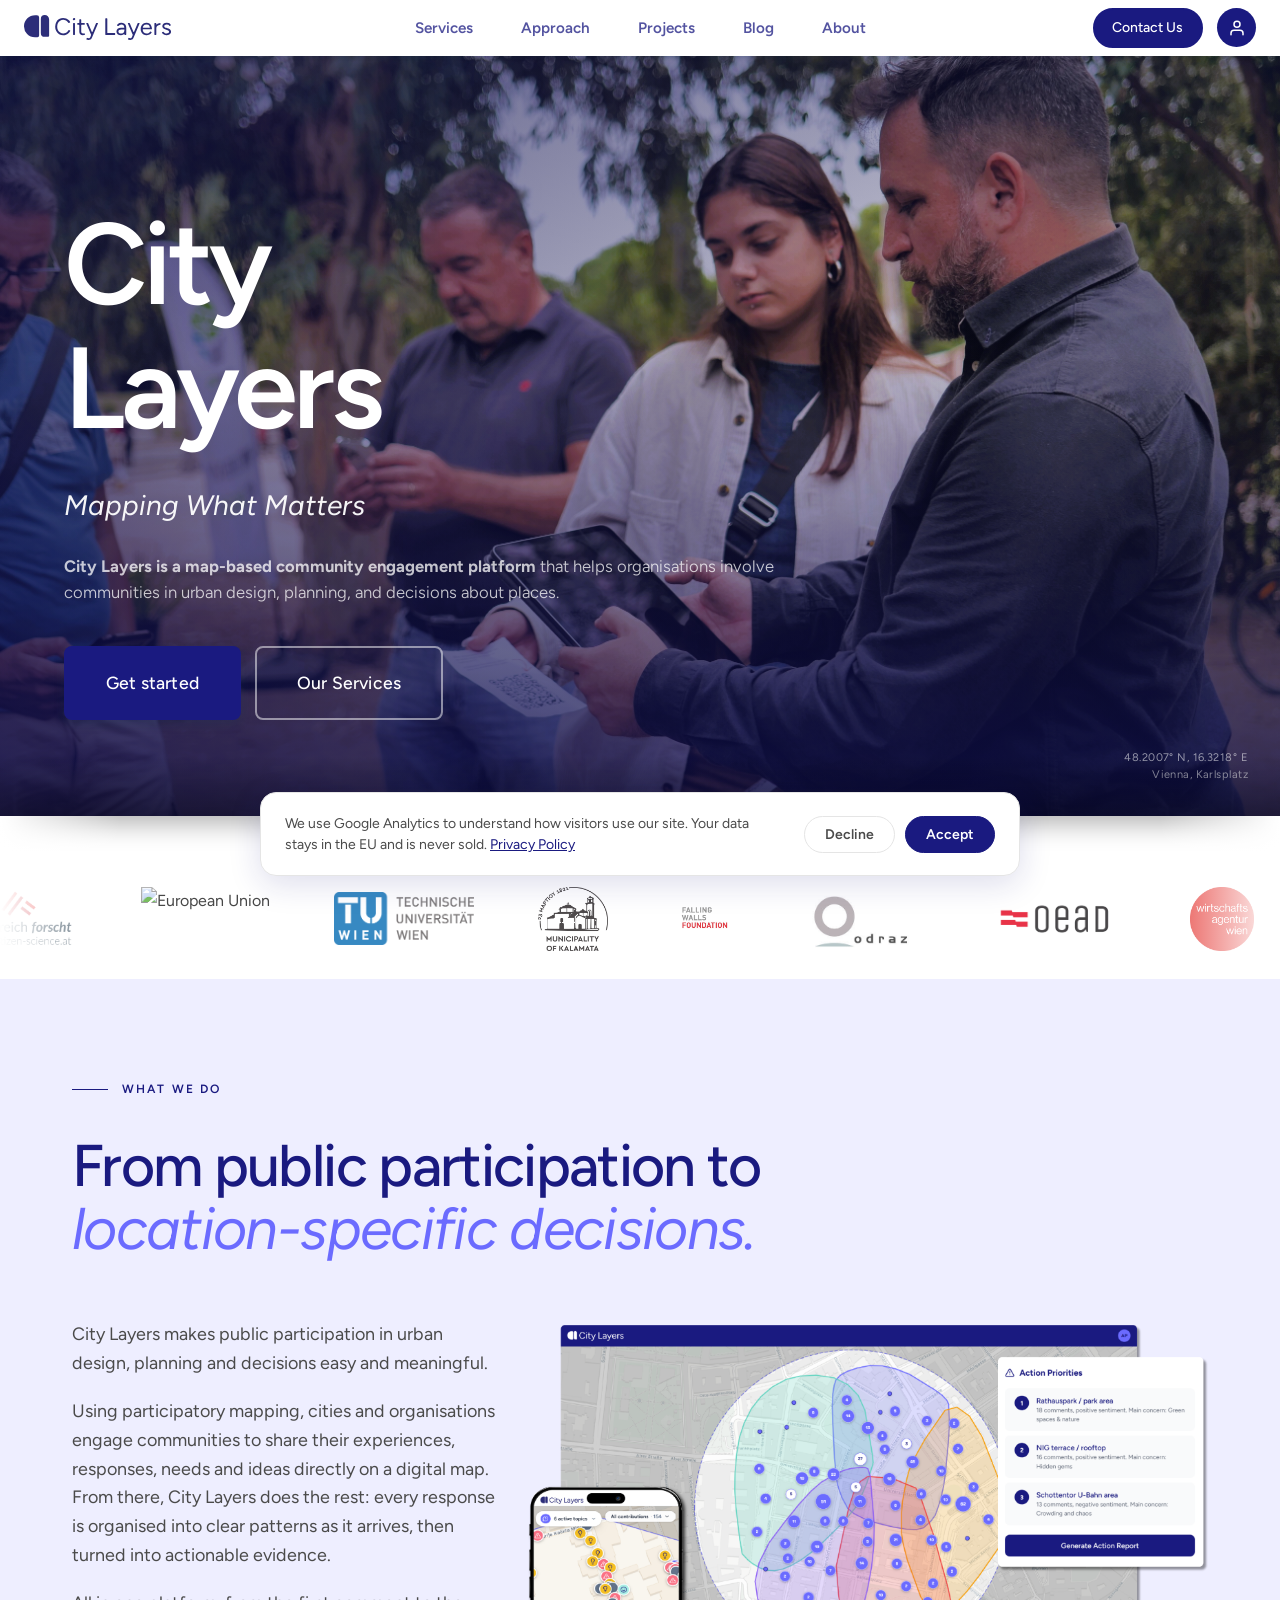
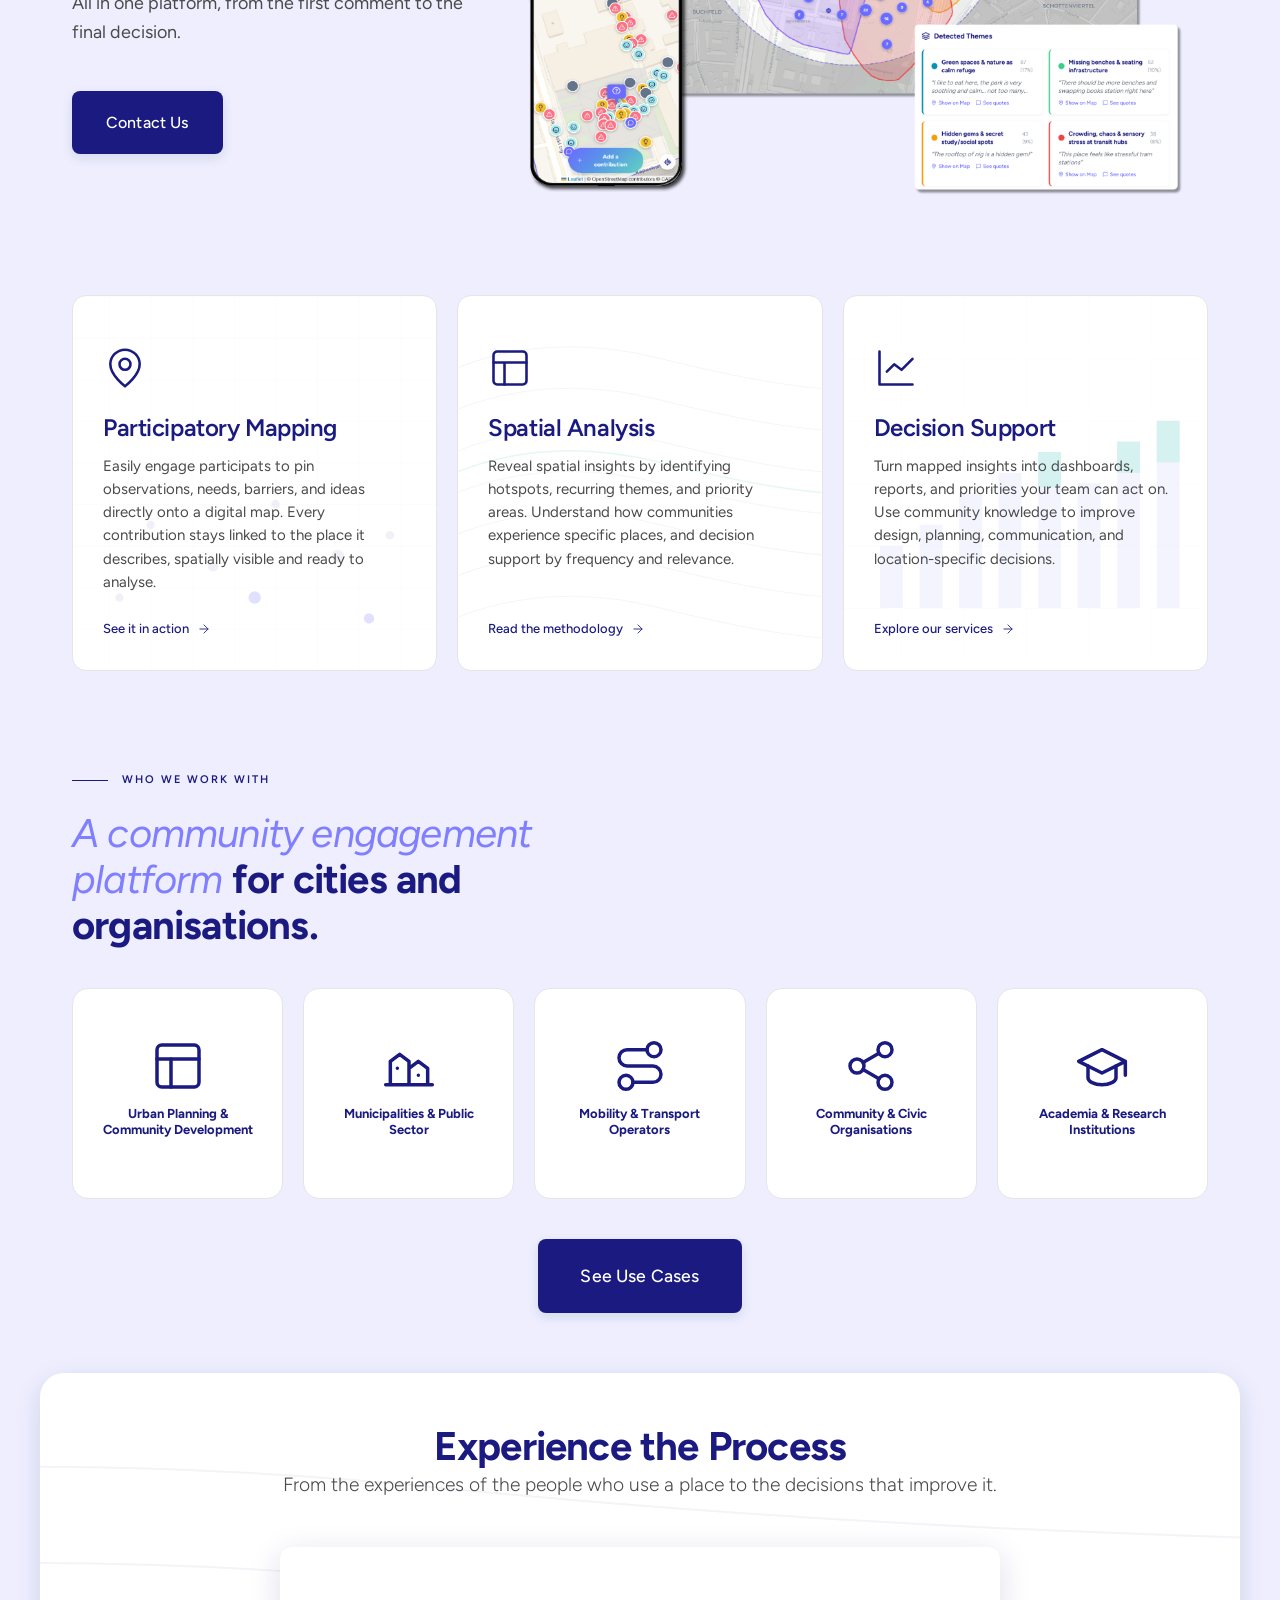
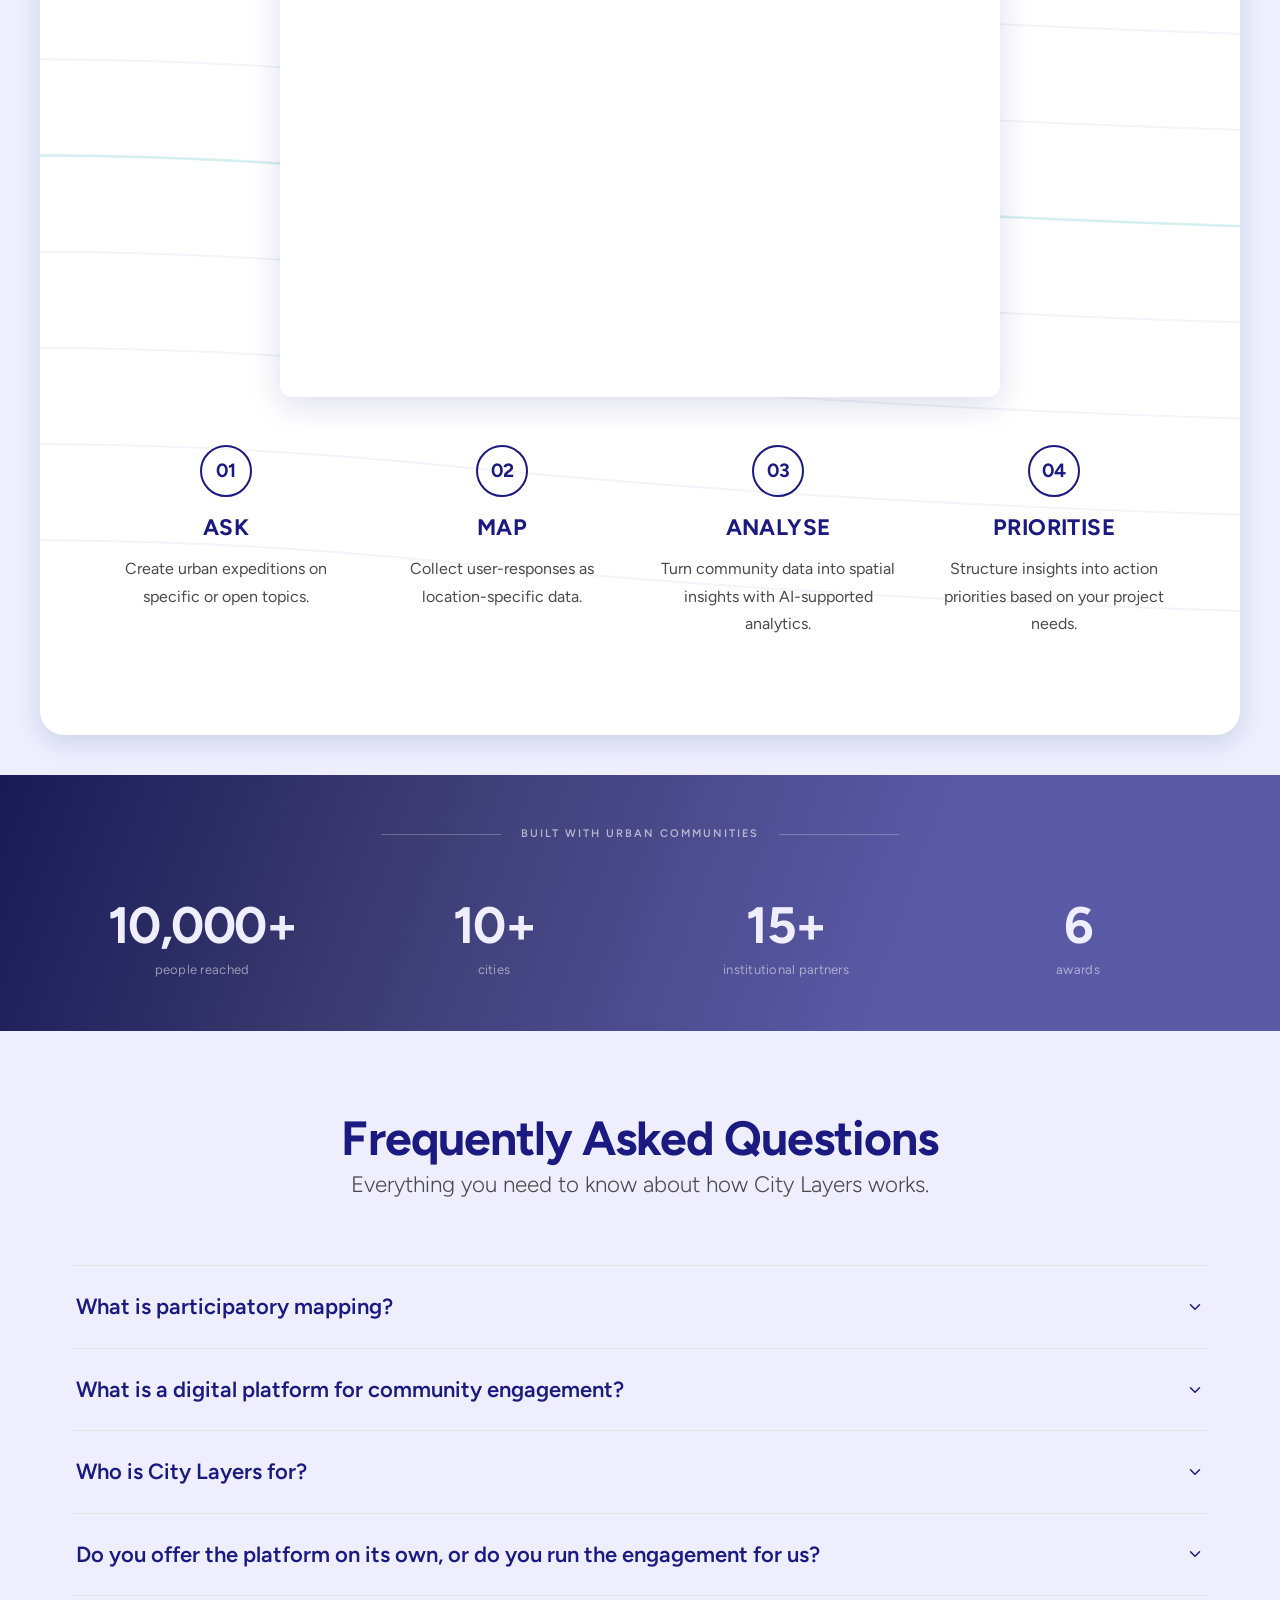
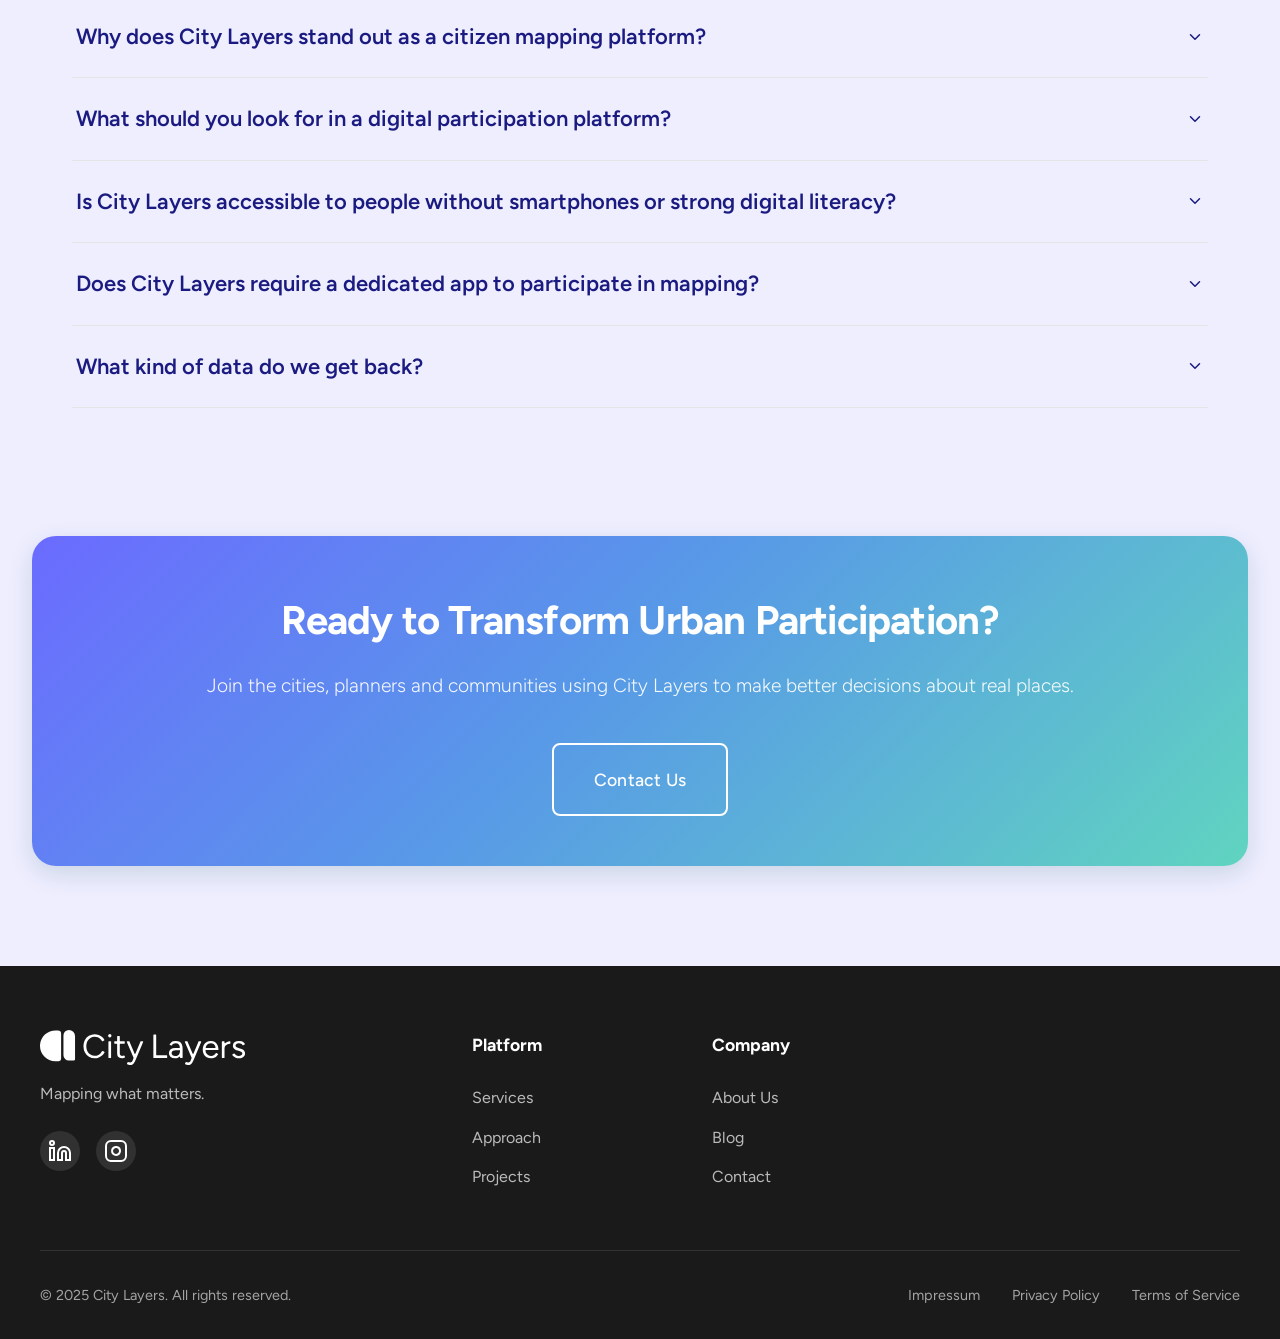
==== commit fb11ef90: "Update site" ====
--- a/index.html
+++ b/index.html
@@ -1,47 +1,191 @@
-<!DOCTYPE html><html lang="en" data-astro-cid-sckkx6r4> <head><!-- 
-    ---- COOCKIE BANNER ----     <script type="text/javascript" src="https://embeds.iubenda.com/widgets/e9171710-c61c-4e46-822a-50a0c7bf7a67.js"></script>
-    --><meta charset="UTF-8"><meta name="viewport" content="width=device-width, initial-scale=1.0"><title>City Layers - Inclusive Urban Participation Platform</title><link rel="stylesheet" href="/styles.css"><link rel="stylesheet" href="/pages.css"><link href="https://fonts.googleapis.com/css2?family=Figtree:wght@300;400;500;600;700;800&family=Space+Grotesk:wght@300;400;500;600;700&display=swap" rel="stylesheet"><style>.nav-actions[data-astro-cid-sckkx6r4]{display:flex;align-items:center;gap:14px}.nav-contact-btn[data-astro-cid-sckkx6r4]{background:#1a1a80;color:#fff;padding:.4rem 1.1rem;border-radius:999px;font-size:.875rem;font-weight:500;text-decoration:none;border:2px solid #1A1A80;transition:all .2s ease;white-space:nowrap}.nav-contact-btn[data-astro-cid-sckkx6r4]:hover{background:#fff;color:#1a1a80;box-shadow:0 4px 15px #0000004d}.nav-login-btn[data-astro-cid-sckkx6r4]{background:#1a1a80;color:#fff;width:39px;height:39px;border-radius:50%;text-decoration:none;border:none;transition:all .2s ease;display:flex;align-items:center;justify-content:center;flex-shrink:0}.nav-login-btn[data-astro-cid-sckkx6r4]:hover{background:#fff;color:#1a1a80;box-shadow:0 4px 15px #0000004d}@media(max-width:768px){.nav-contact-btn[data-astro-cid-sckkx6r4]{padding:.3rem .7rem;font-size:.75rem}.nav-login-btn[data-astro-cid-sckkx6r4]{width:32px;height:32px}.nav-login-btn[data-astro-cid-sckkx6r4] svg[data-astro-cid-sckkx6r4]{width:14px;height:14px}.nav-menu[data-astro-cid-sckkx6r4]{position:absolute;top:100%;left:0;right:0;background:#fff;flex-direction:column;padding:1rem;box-shadow:0 8px 16px #0000001a;display:none}.nav-menu[data-astro-cid-sckkx6r4].active{display:flex}}
-</style>
-<link rel="stylesheet" href="/_astro/index.BelUAFSh.css"></head> <body data-astro-cid-sckkx6r4> <nav class="nav" data-astro-cid-sckkx6r4> <div class="nav-container" data-astro-cid-sckkx6r4> <a href="/" class="logo" data-astro-cid-sckkx6r4> <img src="/logo.svg" alt="City Layers" class="logo-img" data-astro-cid-sckkx6r4> </a> <ul class="nav-menu" id="navMenu" data-astro-cid-sckkx6r4> <li data-astro-cid-sckkx6r4><a href="/services" class="nav-link " data-astro-cid-sckkx6r4>Services</a></li> <li data-astro-cid-sckkx6r4><a href="/approach" class="nav-link " data-astro-cid-sckkx6r4>Approach</a></li> <li data-astro-cid-sckkx6r4><a href="/projects" class="nav-link " data-astro-cid-sckkx6r4>Projects</a></li> <li data-astro-cid-sckkx6r4><a href="/blog" class="nav-link " data-astro-cid-sckkx6r4>Blog</a></li> <li data-astro-cid-sckkx6r4><a href="/about" class="nav-link " data-astro-cid-sckkx6r4>About</a></li> </ul> <div class="nav-actions" data-astro-cid-sckkx6r4> <a href="/contact" class="nav-contact-btn" data-astro-cid-sckkx6r4>Contact Us</a> <a href="https://campaigns.citylayers.eu/" class="nav-login-btn" title="Client Login" target="_blank" rel="noopener noreferrer" data-astro-cid-sckkx6r4> <svg xmlns="http://www.w3.org/2000/svg" width="18" height="18" viewBox="0 0 24 24" fill="none" stroke="currentColor" stroke-width="2" stroke-linecap="round" stroke-linejoin="round" data-astro-cid-sckkx6r4> <path d="M20 21v-2a4 4 0 0 0-4-4H8a4 4 0 0 0-4 4v2" data-astro-cid-sckkx6r4></path> <circle cx="12" cy="7" r="4" data-astro-cid-sckkx6r4></circle> </svg> </a> <button class="nav-toggle" id="navToggle" data-astro-cid-sckkx6r4> <span data-astro-cid-sckkx6r4></span> <span data-astro-cid-sckkx6r4></span> <span data-astro-cid-sckkx6r4></span> </button> </div> </div> </nav>  <section class="hero" id="hero" data-astro-cid-j7pv25f6> <div class="hero-image" data-astro-cid-j7pv25f6></div> <div class="container hero-content" data-astro-cid-j7pv25f6> <h1 class="hero-title" data-astro-cid-j7pv25f6> <span class="rotor" data-astro-cid-j7pv25f6><span id="rotor-word" class="word" data-astro-cid-j7pv25f6>City</span></span><br data-astro-cid-j7pv25f6>
+<!DOCTYPE html><script type="application/ld+json">
+        {
+        "@context": "https://schema.org",
+        "@type": "WebSite",
+        "name": "City Layers",
+        "url": "https://citylayers.eu",
+        "description": "City Layers is a map-based community engagement platform that helps organisations involve communities in urban design, planning, and decisions about places.",
+        "publisher": {
+            "@type": "Organization",
+            "name": "City Layers"
+        }
+        }
+    </script> <script type="application/ld+json">
+        {
+        "@context": "https://schema.org",
+        "@type": "FAQPage",
+        "mainEntity": [
+            {
+            "@type": "Question",
+            "name": "What is participatory mapping?",
+            "acceptedAnswer": {
+                "@type": "Answer",
+                "text": "Participatory mapping is a method that lets residents pin their observations, feelings, and ideas directly onto a digital map. Every contribution stays anchored to the exact place it describes, turning lived experience into spatial data that planners can analyse."
+            }
+            },
+            {
+            "@type": "Question",
+            "name": "What is a digital platform for community engagement?",
+            "acceptedAnswer": {
+                "@type": "Answer",
+                "text": "A digital platform for community engagement lets people share their experiences, needs, and ideas about a place online, instead of only through in-person meetings or paper surveys. City Layers does this through a live, map-based interface: contributions are tied to specific locations, and organisations get a dashboard showing where needs, ideas, and concerns are concentrated, making participation easier to run and easier to act on."
+            }
+            },
+            {
+            "@type": "Question",
+            "name": "Who is City Layers for?",
+            "acceptedAnswer": {
+                "@type": "Answer",
+                "text": "We work with municipalities and public sector teams, mobility planners and transport operators, urban designers and real estate developers, community and civic organisations, and universities and research institutions — anyone who needs to understand how a place is actually experienced by the people who use it."
+            }
+            },
+            {
+            "@type": "Question",
+            "name": "Do you offer the platform on its own, or do you run the engagement for us?",
+            "acceptedAnswer": {
+                "@type": "Answer",
+                "text": "Both. Platform Access lets your team run participation independently with our software. A Service Campaign means we design and facilitate the entire process — planning, workshops, mapping walks and reporting."
+            }
+            },
+            {
+            "@type": "Question",
+            "name": "Why does City Layers stand out as a citizen mapping platform?",
+            "acceptedAnswer": {
+                "@type": "Answer",
+                "text": "Most citizen mapping tools collect input, but stop there. City Layers combines mapping with AI-supported analysis, so individual observations become structured, prioritised evidence, not just a long list of comments. Our methodology was also co-developed with the people who use it — residents, accessibility specialists, planners, and researchers, which means the process holds up in real projects, not just in theory."
+            }
+            },
+            {
+            "@type": "Question",
+            "name": "What should you look for in a digital participation platform?",
+            "acceptedAnswer": {
+                "@type": "Answer",
+                "text": "Look for input that's tied to a specific location rather than a generic comment box, the ability to analyse and prioritise responses rather than just collect them, and a provider who supports the full process, from setup through to a final report you can act on. A platform that's only easy to launch but hard to make sense of afterwards usually creates more work, not less."
+            }
+            },
+            {
+            "@type": "Question",
+            "name": "Is City Layers accessible to people without smartphones or strong digital literacy?",
+            "acceptedAnswer": {
+                "@type": "Answer",
+                "text": "Yes, accessibility is built into how our methodology works, not added on afterwards. Our campaigns include physical worksheets and guided facilitation so participation does not require a smartphone, a strong internet connection, or any prior experience. Multilingual support is something we're actively expanding as part of our ongoing product development."
+            }
+            },
+            {
+            "@type": "Question",
+            "name": "Does City Layers require a dedicated app to participate in mapping?",
+            "acceptedAnswer": {
+                "@type": "Answer",
+                "text": "No. Through our co-development process, we found that requiring people to download and install a dedicated app is a real barrier to participation. Instead, we use web-based tools, so anyone can access the interface through a browser on whatever device they already have — phone, tablet, or computer."
+            }
+            },
+            {
+            "@type": "Question",
+            "name": "What kind of data do we get back?",
+            "acceptedAnswer": {
+                "@type": "Answer",
+                "text": "Structured spatial data, geolocated observations, sentiment patterns, and prioritised themes, alongside reports and visualisations that are ready for stakeholders and planning documents."
+            }
+            }
+        ]
+        }
+    </script> <html lang="en" data-astro-cid-sckkx6r4> <head><meta charset="UTF-8"><meta name="viewport" content="width=device-width, initial-scale=1.0"><title>City Layers - Mapping What Matters</title><meta name="description" content="City Layers helps municipalities, planners, and researchers map community knowledge and turn it into spatial evidence for better urban decisions."><link rel="stylesheet" href="/styles.css"><link rel="stylesheet" href="/pages.css"><!-- Organization schema — paste inside <head> in Layout.astro --><!-- TODO: Update logo URL to GCP-hosted URL after migration (currently placeholder) --><script type="application/ld+json">
+        {
+        "@context": "https://schema.org",
+        "@type": "Organization",
+        "name": "City Layers",
+        "url": "https://citylayers.eu",
+        "logo": "https://citylayers.eu/logo.svg",
+        "description": "City Layers is a map-based community engagement platform that helps organisations involve communities in urban design, planning, and decisions about places.",
+        "foundingDate": "2026",
+        "foundingLocation": {
+            "@type": "Place",
+            "name": "Vienna, Austria"
+        },
+        "areaServed": "Europe",
+        "sameAs": [
+            "https://www.linkedin.com/company/city-layers",
+            "https://www.instagram.com/city.layers/"
+        ],
+        "contactPoint": {
+            "@type": "ContactPoint",
+            "email": "info@citylayers.eu",
+            "contactType": "customer support"
+        }
+        }
+    </script><!-- Google Analytics — only loads after cookie consent --><script id="ga-script" type="text/plain" data-consent="analytics">
+        window.dataLayer = window.dataLayer || [];
+        function gtag(){dataLayer.push(arguments);}
+        gtag('js', new Date());
+        gtag('config', 'G-XXXXXXXXXX');
+    </script><style>@font-face{font-family:Figtree;src:url(/fonts/Figtree-VariableFont_wght.ttf) format("truetype");font-weight:100 900;font-style:normal;font-display:swap}@font-face{font-family:Figtree;src:url(/fonts/Figtree-Italic-VariableFont_wght.ttf) format("truetype");font-weight:100 900;font-style:italic;font-display:swap}.nav-actions[data-astro-cid-sckkx6r4]{display:flex;align-items:center;gap:14px}.nav-contact-btn[data-astro-cid-sckkx6r4]{background:#1a1a80;color:#fff;padding:.4rem 1.1rem;border-radius:999px;font-size:.875rem;font-weight:500;text-decoration:none;border:2px solid #1A1A80;transition:all .2s ease;white-space:nowrap}.nav-contact-btn[data-astro-cid-sckkx6r4]:hover{background:#fff;color:#1a1a80;box-shadow:0 4px 15px #0000004d}.nav-login-btn[data-astro-cid-sckkx6r4]{background:#1a1a80;color:#fff;width:39px;height:39px;border-radius:50%;text-decoration:none;border:none;transition:all .2s ease;display:flex;align-items:center;justify-content:center;flex-shrink:0}.nav-login-btn[data-astro-cid-sckkx6r4]:hover{background:#fff;color:#1a1a80;box-shadow:0 4px 15px #0000004d}@media(max-width:768px){.nav-contact-btn[data-astro-cid-sckkx6r4]{padding:.3rem .7rem;font-size:.75rem}.nav-login-btn[data-astro-cid-sckkx6r4]{width:32px;height:32px}.nav-login-btn[data-astro-cid-sckkx6r4] svg[data-astro-cid-sckkx6r4]{width:14px;height:14px}.nav-menu[data-astro-cid-sckkx6r4]{position:absolute;top:100%;left:0;right:0;background:#fff;flex-direction:column;padding:1rem;box-shadow:0 8px 16px #0000001a;display:none}.nav-menu[data-astro-cid-sckkx6r4].active{display:flex}}
+</style><link rel="stylesheet" href="/_astro/index.u_Yx8cCR.css"></head> <body data-astro-cid-sckkx6r4> <nav class="nav" data-astro-cid-sckkx6r4> <div class="nav-container" data-astro-cid-sckkx6r4> <a href="/" class="logo" data-astro-cid-sckkx6r4> <img src="/logo.svg" alt="City Layers" class="logo-img" data-astro-cid-sckkx6r4> </a> <ul class="nav-menu" id="navMenu" data-astro-cid-sckkx6r4> <li data-astro-cid-sckkx6r4><a href="/services" class="nav-link " data-astro-cid-sckkx6r4>Services</a></li> <li data-astro-cid-sckkx6r4><a href="/approach" class="nav-link " data-astro-cid-sckkx6r4>Approach</a></li> <li data-astro-cid-sckkx6r4><a href="/projects" class="nav-link " data-astro-cid-sckkx6r4>Projects</a></li> <li data-astro-cid-sckkx6r4><a href="/blog" class="nav-link " data-astro-cid-sckkx6r4>Blog</a></li> <li data-astro-cid-sckkx6r4><a href="/about" class="nav-link " data-astro-cid-sckkx6r4>About</a></li> </ul> <div class="nav-actions" data-astro-cid-sckkx6r4> <a href="/contact" class="nav-contact-btn" data-astro-cid-sckkx6r4>Contact Us</a> <a href="https://campaigns.citylayers.eu/" class="nav-login-btn" title="Client Login" target="_blank" rel="noopener noreferrer" data-astro-cid-sckkx6r4> <svg xmlns="http://www.w3.org/2000/svg" width="18" height="18" viewBox="0 0 24 24" fill="none" stroke="currentColor" stroke-width="2" stroke-linecap="round" stroke-linejoin="round" data-astro-cid-sckkx6r4> <path d="M20 21v-2a4 4 0 0 0-4-4H8a4 4 0 0 0-4 4v2" data-astro-cid-sckkx6r4></path> <circle cx="12" cy="7" r="4" data-astro-cid-sckkx6r4></circle> </svg> </a> <button class="nav-toggle" id="navToggle" data-astro-cid-sckkx6r4> <span data-astro-cid-sckkx6r4></span> <span data-astro-cid-sckkx6r4></span> <span data-astro-cid-sckkx6r4></span> </button> </div> </div> </nav>  <section class="hero" id="hero" data-astro-cid-j7pv25f6> <div class="hero-image" data-astro-cid-j7pv25f6></div> <div class="container hero-content" data-astro-cid-j7pv25f6> <h1 class="hero-title" data-astro-cid-j7pv25f6> <span class="rotor" data-astro-cid-j7pv25f6><span id="rotor-word" class="word" data-astro-cid-j7pv25f6>City</span></span><br data-astro-cid-j7pv25f6>
 Layers
-</h1> <p class="hero-tagline" data-astro-cid-j7pv25f6>Mapping What Matters</p> <p class="hero-subtitle" data-astro-cid-j7pv25f6>Using community mapping and digital participation, City Layers helps organisations integrate community knowledge into place-based decisions.</p> <div class="hero-cta" data-astro-cid-j7pv25f6> <a href="/contact" class="btn btn-primary btn-large" data-astro-cid-j7pv25f6>Get started</a> <a href="/services" class="btn btn-outline-light btn-large" data-astro-cid-j7pv25f6>Our Services</a> </div> </div> <div class="hero-meta" data-astro-cid-j7pv25f6>
+</h1> <p class="hero-tagline" data-astro-cid-j7pv25f6>Mapping What Matters</p> <p class="hero-subtitle" data-astro-cid-j7pv25f6><strong data-astro-cid-j7pv25f6> City Layers is a map-based community engagement platform </strong>that helps organisations involve communities in urban design, planning, and decisions about places.</p> <div class="hero-cta" data-astro-cid-j7pv25f6> <a href="/contact" class="btn btn-primary btn-large" data-astro-cid-j7pv25f6>Get started</a> <a href="/services" class="btn btn-outline-light btn-large" data-astro-cid-j7pv25f6>Our Services</a> </div> </div> <div class="hero-meta" data-astro-cid-j7pv25f6>
 48.2007° N, 16.3218° E<br data-astro-cid-j7pv25f6>
 Vienna, Karlsplatz
-</div> </section> <section class="partners" data-astro-cid-j7pv25f6> <div class="partner-eyebrow" data-astro-cid-j7pv25f6> <span data-astro-cid-j7pv25f6>Used in participatory projects with partners across Europe</span> </div> <div class="partners-rail" id="partners-rail" data-astro-cid-j7pv25f6> <img class="partner-logo" src="/media/directus/582a3b43-7574-44ae-8637-b96ba723b3f2.jpg" alt="Österreich Forscht" data-astro-cid-j7pv25f6><img class="partner-logo" src="/media/directus/dfc9af5e-44fe-40d9-9ceb-de7be4818f11.jpg" alt="European Union" data-astro-cid-j7pv25f6><img class="partner-logo" src="/media/directus/a08adad9-6e45-4a72-9ef1-6c7adbe8795a.jpg" alt="TU Wien" data-astro-cid-j7pv25f6><img class="partner-logo" src="/media/directus/552d1226-ed30-4614-a73e-f37e504765a8.jpg" alt="Kalamata" data-astro-cid-j7pv25f6><img class="partner-logo" src="/media/directus/28de897f-6bad-4686-889e-d20634ab3c8f.jpg" alt="Falling Walls Foundation" data-astro-cid-j7pv25f6><img class="partner-logo" src="/media/directus/90512363-fc85-4e92-b9f8-c466623b3714.jpg" alt="ODRAZ" data-astro-cid-j7pv25f6><img class="partner-logo" src="/media/directus/4b8791f5-39c7-4027-acb0-8e2c80e89080.jpg" alt="OeAD" data-astro-cid-j7pv25f6><img class="partner-logo" src="/media/directus/fe5f7106-afa1-45f3-bdbf-493ff0f2897a.jpg" alt="Wirtschaftsagentur Wien" data-astro-cid-j7pv25f6><img class="partner-logo" src="/media/directus/9544200a-1273-48ff-a771-1e94113b419a.jpg" alt="Austria Wirtschaftsservice" data-astro-cid-j7pv25f6><img class="partner-logo" src="/media/directus/503422d2-f812-4efc-955d-8e7aea6a0b4b.jpg" alt="Innovation Incubation Center - TU Wien" data-astro-cid-j7pv25f6><img class="partner-logo" src="/media/directus/582a3b43-7574-44ae-8637-b96ba723b3f2.jpg" alt="Österreich Forscht" data-astro-cid-j7pv25f6><img class="partner-logo" src="/media/directus/dfc9af5e-44fe-40d9-9ceb-de7be4818f11.jpg" alt="European Union" data-astro-cid-j7pv25f6><img class="partner-logo" src="/media/directus/a08adad9-6e45-4a72-9ef1-6c7adbe8795a.jpg" alt="TU Wien" data-astro-cid-j7pv25f6><img class="partner-logo" src="/media/directus/552d1226-ed30-4614-a73e-f37e504765a8.jpg" alt="Kalamata" data-astro-cid-j7pv25f6><img class="partner-logo" src="/media/directus/28de897f-6bad-4686-889e-d20634ab3c8f.jpg" alt="Falling Walls Foundation" data-astro-cid-j7pv25f6><img class="partner-logo" src="/media/directus/90512363-fc85-4e92-b9f8-c466623b3714.jpg" alt="ODRAZ" data-astro-cid-j7pv25f6><img class="partner-logo" src="/media/directus/4b8791f5-39c7-4027-acb0-8e2c80e89080.jpg" alt="OeAD" data-astro-cid-j7pv25f6><img class="partner-logo" src="/media/directus/fe5f7106-afa1-45f3-bdbf-493ff0f2897a.jpg" alt="Wirtschaftsagentur Wien" data-astro-cid-j7pv25f6><img class="partner-logo" src="/media/directus/9544200a-1273-48ff-a771-1e94113b419a.jpg" alt="Austria Wirtschaftsservice" data-astro-cid-j7pv25f6><img class="partner-logo" src="/media/directus/503422d2-f812-4efc-955d-8e7aea6a0b4b.jpg" alt="Innovation Incubation Center - TU Wien" data-astro-cid-j7pv25f6><img class="partner-logo" src="/media/directus/582a3b43-7574-44ae-8637-b96ba723b3f2.jpg" alt="Österreich Forscht" data-astro-cid-j7pv25f6><img class="partner-logo" src="/media/directus/dfc9af5e-44fe-40d9-9ceb-de7be4818f11.jpg" alt="European Union" data-astro-cid-j7pv25f6><img class="partner-logo" src="/media/directus/a08adad9-6e45-4a72-9ef1-6c7adbe8795a.jpg" alt="TU Wien" data-astro-cid-j7pv25f6><img class="partner-logo" src="/media/directus/552d1226-ed30-4614-a73e-f37e504765a8.jpg" alt="Kalamata" data-astro-cid-j7pv25f6><img class="partner-logo" src="/media/directus/28de897f-6bad-4686-889e-d20634ab3c8f.jpg" alt="Falling Walls Foundation" data-astro-cid-j7pv25f6><img class="partner-logo" src="/media/directus/90512363-fc85-4e92-b9f8-c466623b3714.jpg" alt="ODRAZ" data-astro-cid-j7pv25f6><img class="partner-logo" src="/media/directus/4b8791f5-39c7-4027-acb0-8e2c80e89080.jpg" alt="OeAD" data-astro-cid-j7pv25f6><img class="partner-logo" src="/media/directus/fe5f7106-afa1-45f3-bdbf-493ff0f2897a.jpg" alt="Wirtschaftsagentur Wien" data-astro-cid-j7pv25f6><img class="partner-logo" src="/media/directus/9544200a-1273-48ff-a771-1e94113b419a.jpg" alt="Austria Wirtschaftsservice" data-astro-cid-j7pv25f6><img class="partner-logo" src="/media/directus/503422d2-f812-4efc-955d-8e7aea6a0b4b.jpg" alt="Innovation Incubation Center - TU Wien" data-astro-cid-j7pv25f6><img class="partner-logo" src="/media/directus/582a3b43-7574-44ae-8637-b96ba723b3f2.jpg" alt="Österreich Forscht" data-astro-cid-j7pv25f6><img class="partner-logo" src="/media/directus/dfc9af5e-44fe-40d9-9ceb-de7be4818f11.jpg" alt="European Union" data-astro-cid-j7pv25f6><img class="partner-logo" src="/media/directus/a08adad9-6e45-4a72-9ef1-6c7adbe8795a.jpg" alt="TU Wien" data-astro-cid-j7pv25f6><img class="partner-logo" src="/media/directus/552d1226-ed30-4614-a73e-f37e504765a8.jpg" alt="Kalamata" data-astro-cid-j7pv25f6><img class="partner-logo" src="/media/directus/28de897f-6bad-4686-889e-d20634ab3c8f.jpg" alt="Falling Walls Foundation" data-astro-cid-j7pv25f6><img class="partner-logo" src="/media/directus/90512363-fc85-4e92-b9f8-c466623b3714.jpg" alt="ODRAZ" data-astro-cid-j7pv25f6><img class="partner-logo" src="/media/directus/4b8791f5-39c7-4027-acb0-8e2c80e89080.jpg" alt="OeAD" data-astro-cid-j7pv25f6><img class="partner-logo" src="/media/directus/fe5f7106-afa1-45f3-bdbf-493ff0f2897a.jpg" alt="Wirtschaftsagentur Wien" data-astro-cid-j7pv25f6><img class="partner-logo" src="/media/directus/9544200a-1273-48ff-a771-1e94113b419a.jpg" alt="Austria Wirtschaftsservice" data-astro-cid-j7pv25f6><img class="partner-logo" src="/media/directus/503422d2-f812-4efc-955d-8e7aea6a0b4b.jpg" alt="Innovation Incubation Center - TU Wien" data-astro-cid-j7pv25f6> </div> </section> <section class="what-we-do" data-astro-cid-j7pv25f6> <div class="container" data-astro-cid-j7pv25f6> <div class="wwd-eyebrow" data-astro-cid-j7pv25f6>What we do</div> <h2 class="wwd-headline" data-astro-cid-j7pv25f6>From public participation to <em data-astro-cid-j7pv25f6>location-specific decisions.</em></h2> <div class="wwd-grid" data-astro-cid-j7pv25f6> <div data-astro-cid-j7pv25f6> <p class="wwd-lede" data-astro-cid-j7pv25f6>City Layers is an all-in-one community mapping platform that makes public participation in planning easy and meaningful.</p> <p class="wwd-lede" data-astro-cid-j7pv25f6>Our participatory mapping platform collects lived experience directly from the people who use a place, structures it into spatial patterns, and turns it into evidence decision-makers can act on.</p> <a href="/contact" class="btn btn-primary wwd-aside-cta" data-astro-cid-j7pv25f6>Contact Us</a> </div> <aside class="wwd-aside" data-astro-cid-j7pv25f6> <img src="/CL_Dashboard_Animation.gif" alt="City Layers platform in use" class="wwd-aside-media" data-astro-cid-j7pv25f6> </aside> </div> <div class="capabilities" data-astro-cid-j7pv25f6> <article class="cap" data-astro-cid-j7pv25f6> <div class="cap-bg" data-astro-cid-j7pv25f6> <svg viewBox="0 0 360 360" preserveAspectRatio="xMidYMid slice" data-astro-cid-j7pv25f6> <defs data-astro-cid-j7pv25f6> <pattern id="cap1-grid" width="40" height="40" patternUnits="userSpaceOnUse" data-astro-cid-j7pv25f6> <path d="M 40 0 L 0 0 0 40" fill="none" stroke="rgba(26,26,128,0.06)" stroke-width="1" data-astro-cid-j7pv25f6></path> </pattern> </defs> <rect width="360" height="360" fill="url(#cap1-grid)" data-astro-cid-j7pv25f6></rect> <g fill="rgba(26,26,128,0.16)" data-astro-cid-j7pv25f6> <circle cx="80" cy="220" r="4" data-astro-cid-j7pv25f6></circle> <circle cx="140" cy="260" r="5" data-astro-cid-j7pv25f6></circle> <circle cx="200" cy="200" r="4" data-astro-cid-j7pv25f6></circle> <circle cx="260" cy="250" r="6" data-astro-cid-j7pv25f6></circle> <circle cx="310" cy="230" r="4" data-astro-cid-j7pv25f6></circle> <circle cx="50" cy="290" r="4" data-astro-cid-j7pv25f6></circle> </g> <g fill="rgba(107,107,255,0.5)" data-astro-cid-j7pv25f6> <circle cx="180" cy="290" r="6" data-astro-cid-j7pv25f6></circle> <circle cx="290" cy="310" r="5" data-astro-cid-j7pv25f6></circle> </g> </svg> </div> <svg class="cap-icon" viewBox="0 0 24 24" fill="none" stroke="currentColor" stroke-width="1.4" stroke-linecap="round" stroke-linejoin="round" data-astro-cid-j7pv25f6> <circle cx="12" cy="10" r="3" data-astro-cid-j7pv25f6></circle> <path d="M12 2a8 8 0 0 0-8 8c0 6 8 12 8 12s8-6 8-12a8 8 0 0 0-8-8z" data-astro-cid-j7pv25f6></path> </svg> <h3 class="cap-title" data-astro-cid-j7pv25f6>Participatory Mapping</h3> <p class="cap-body" data-astro-cid-j7pv25f6>Easily engage participats to pin observations, needs, barriers, and ideas directly onto a digital map. Every contribution stays linked to the place it describes, spatially visible and ready to analyse.</p> <a href="/projects" class="cap-link" data-astro-cid-j7pv25f6>See it in action
-<svg viewBox="0 0 24 24" fill="none" stroke="currentColor" stroke-width="1.5" stroke-linecap="round" stroke-linejoin="round" data-astro-cid-j7pv25f6><line x1="5" y1="12" x2="19" y2="12" data-astro-cid-j7pv25f6></line><polyline points="12 5 19 12 12 19" data-astro-cid-j7pv25f6></polyline></svg> </a> </article> <article class="cap" data-astro-cid-j7pv25f6> <div class="cap-bg" data-astro-cid-j7pv25f6> <svg viewBox="0 0 360 360" preserveAspectRatio="xMidYMid slice" data-astro-cid-j7pv25f6> <g fill="none" stroke="rgba(26,26,128,0.10)" stroke-width="1" data-astro-cid-j7pv25f6> <path d="M -20 80 Q 80 30 200 60 T 380 90" data-astro-cid-j7pv25f6></path> <path d="M -20 120 Q 80 70 200 100 T 380 130" data-astro-cid-j7pv25f6></path> <path d="M -20 160 Q 80 110 200 140 T 380 170" data-astro-cid-j7pv25f6></path> <path d="M -20 200 Q 80 150 200 180 T 380 210" data-astro-cid-j7pv25f6></path> <path d="M -20 240 Q 80 190 200 220 T 380 250" data-astro-cid-j7pv25f6></path> <path d="M -20 280 Q 80 230 200 260 T 380 290" data-astro-cid-j7pv25f6></path> <path d="M -20 320 Q 80 270 200 300 T 380 330" data-astro-cid-j7pv25f6></path> </g> <g fill="none" stroke="rgba(96,212,192,0.42)" stroke-width="1.4" data-astro-cid-j7pv25f6> <path d="M -20 180 Q 80 130 200 160 T 380 190" data-astro-cid-j7pv25f6></path> </g> </svg> </div> <svg class="cap-icon" viewBox="0 0 24 24" fill="none" stroke="currentColor" stroke-width="1.4" stroke-linecap="round" stroke-linejoin="round" data-astro-cid-j7pv25f6> <rect x="3" y="3" width="18" height="18" rx="2" data-astro-cid-j7pv25f6></rect> <path d="M3 9h18M9 21V9" data-astro-cid-j7pv25f6></path> </svg> <h3 class="cap-title" data-astro-cid-j7pv25f6>Spatial Analysis</h3> <p class="cap-body" data-astro-cid-j7pv25f6>Reveal spatial insights by identifying hotspots recurring themes, and priority areas. Understand how communities experience specific places, and prioritise insights by frequency and relevance.</p> <a href="/approach" class="cap-link" data-astro-cid-j7pv25f6>Read the methodology
+</div> </section> <section class="partners" data-astro-cid-j7pv25f6> <div class="partner-eyebrow" data-astro-cid-j7pv25f6> <span data-astro-cid-j7pv25f6>Used in participatory projects with partners across Europe</span> </div> <div class="partners-rail" id="partners-rail" data-astro-cid-j7pv25f6> <img class="partner-logo" src="/media/directus/582a3b43-7574-44ae-8637-b96ba723b3f2.jpg" alt="Österreich Forscht" data-astro-cid-j7pv25f6><img class="partner-logo" src="/media/directus/dfc9af5e-44fe-40d9-9ceb-de7be4818f11.jpg" alt="European Union" data-astro-cid-j7pv25f6><img class="partner-logo" src="/media/directus/a08adad9-6e45-4a72-9ef1-6c7adbe8795a.jpg" alt="TU Wien" data-astro-cid-j7pv25f6><img class="partner-logo" src="/media/directus/552d1226-ed30-4614-a73e-f37e504765a8.jpg" alt="Kalamata" data-astro-cid-j7pv25f6><img class="partner-logo" src="/media/directus/28de897f-6bad-4686-889e-d20634ab3c8f.jpg" alt="Falling Walls Foundation" data-astro-cid-j7pv25f6><img class="partner-logo" src="/media/directus/90512363-fc85-4e92-b9f8-c466623b3714.jpg" alt="ODRAZ" data-astro-cid-j7pv25f6><img class="partner-logo" src="/media/directus/4b8791f5-39c7-4027-acb0-8e2c80e89080.jpg" alt="OeAD" data-astro-cid-j7pv25f6><img class="partner-logo" src="/media/directus/fe5f7106-afa1-45f3-bdbf-493ff0f2897a.jpg" alt="Wirtschaftsagentur Wien" data-astro-cid-j7pv25f6><img class="partner-logo" src="/media/directus/9544200a-1273-48ff-a771-1e94113b419a.jpg" alt="Austria Wirtschaftsservice" data-astro-cid-j7pv25f6><img class="partner-logo" src="/media/directus/503422d2-f812-4efc-955d-8e7aea6a0b4b.jpg" alt="Innovation Incubation Center - TU Wien" data-astro-cid-j7pv25f6><img class="partner-logo" src="/media/directus/582a3b43-7574-44ae-8637-b96ba723b3f2.jpg" alt="Österreich Forscht" data-astro-cid-j7pv25f6><img class="partner-logo" src="/media/directus/dfc9af5e-44fe-40d9-9ceb-de7be4818f11.jpg" alt="European Union" data-astro-cid-j7pv25f6><img class="partner-logo" src="/media/directus/a08adad9-6e45-4a72-9ef1-6c7adbe8795a.jpg" alt="TU Wien" data-astro-cid-j7pv25f6><img class="partner-logo" src="/media/directus/552d1226-ed30-4614-a73e-f37e504765a8.jpg" alt="Kalamata" data-astro-cid-j7pv25f6><img class="partner-logo" src="/media/directus/28de897f-6bad-4686-889e-d20634ab3c8f.jpg" alt="Falling Walls Foundation" data-astro-cid-j7pv25f6><img class="partner-logo" src="/media/directus/90512363-fc85-4e92-b9f8-c466623b3714.jpg" alt="ODRAZ" data-astro-cid-j7pv25f6><img class="partner-logo" src="/media/directus/4b8791f5-39c7-4027-acb0-8e2c80e89080.jpg" alt="OeAD" data-astro-cid-j7pv25f6><img class="partner-logo" src="/media/directus/fe5f7106-afa1-45f3-bdbf-493ff0f2897a.jpg" alt="Wirtschaftsagentur Wien" data-astro-cid-j7pv25f6><img class="partner-logo" src="/media/directus/9544200a-1273-48ff-a771-1e94113b419a.jpg" alt="Austria Wirtschaftsservice" data-astro-cid-j7pv25f6><img class="partner-logo" src="/media/directus/503422d2-f812-4efc-955d-8e7aea6a0b4b.jpg" alt="Innovation Incubation Center - TU Wien" data-astro-cid-j7pv25f6><img class="partner-logo" src="/media/directus/582a3b43-7574-44ae-8637-b96ba723b3f2.jpg" alt="Österreich Forscht" data-astro-cid-j7pv25f6><img class="partner-logo" src="/media/directus/dfc9af5e-44fe-40d9-9ceb-de7be4818f11.jpg" alt="European Union" data-astro-cid-j7pv25f6><img class="partner-logo" src="/media/directus/a08adad9-6e45-4a72-9ef1-6c7adbe8795a.jpg" alt="TU Wien" data-astro-cid-j7pv25f6><img class="partner-logo" src="/media/directus/552d1226-ed30-4614-a73e-f37e504765a8.jpg" alt="Kalamata" data-astro-cid-j7pv25f6><img class="partner-logo" src="/media/directus/28de897f-6bad-4686-889e-d20634ab3c8f.jpg" alt="Falling Walls Foundation" data-astro-cid-j7pv25f6><img class="partner-logo" src="/media/directus/90512363-fc85-4e92-b9f8-c466623b3714.jpg" alt="ODRAZ" data-astro-cid-j7pv25f6><img class="partner-logo" src="/media/directus/4b8791f5-39c7-4027-acb0-8e2c80e89080.jpg" alt="OeAD" data-astro-cid-j7pv25f6><img class="partner-logo" src="/media/directus/fe5f7106-afa1-45f3-bdbf-493ff0f2897a.jpg" alt="Wirtschaftsagentur Wien" data-astro-cid-j7pv25f6><img class="partner-logo" src="/media/directus/9544200a-1273-48ff-a771-1e94113b419a.jpg" alt="Austria Wirtschaftsservice" data-astro-cid-j7pv25f6><img class="partner-logo" src="/media/directus/503422d2-f812-4efc-955d-8e7aea6a0b4b.jpg" alt="Innovation Incubation Center - TU Wien" data-astro-cid-j7pv25f6><img class="partner-logo" src="/media/directus/582a3b43-7574-44ae-8637-b96ba723b3f2.jpg" alt="Österreich Forscht" data-astro-cid-j7pv25f6><img class="partner-logo" src="/media/directus/dfc9af5e-44fe-40d9-9ceb-de7be4818f11.jpg" alt="European Union" data-astro-cid-j7pv25f6><img class="partner-logo" src="/media/directus/a08adad9-6e45-4a72-9ef1-6c7adbe8795a.jpg" alt="TU Wien" data-astro-cid-j7pv25f6><img class="partner-logo" src="/media/directus/552d1226-ed30-4614-a73e-f37e504765a8.jpg" alt="Kalamata" data-astro-cid-j7pv25f6><img class="partner-logo" src="/media/directus/28de897f-6bad-4686-889e-d20634ab3c8f.jpg" alt="Falling Walls Foundation" data-astro-cid-j7pv25f6><img class="partner-logo" src="/media/directus/90512363-fc85-4e92-b9f8-c466623b3714.jpg" alt="ODRAZ" data-astro-cid-j7pv25f6><img class="partner-logo" src="/media/directus/4b8791f5-39c7-4027-acb0-8e2c80e89080.jpg" alt="OeAD" data-astro-cid-j7pv25f6><img class="partner-logo" src="/media/directus/fe5f7106-afa1-45f3-bdbf-493ff0f2897a.jpg" alt="Wirtschaftsagentur Wien" data-astro-cid-j7pv25f6><img class="partner-logo" src="/media/directus/9544200a-1273-48ff-a771-1e94113b419a.jpg" alt="Austria Wirtschaftsservice" data-astro-cid-j7pv25f6><img class="partner-logo" src="/media/directus/503422d2-f812-4efc-955d-8e7aea6a0b4b.jpg" alt="Innovation Incubation Center - TU Wien" data-astro-cid-j7pv25f6> </div> </section> <section class="what-we-do" data-astro-cid-j7pv25f6> <div class="container" data-astro-cid-j7pv25f6> <div class="wwd-eyebrow" data-astro-cid-j7pv25f6>What we do</div> <h2 class="wwd-headline" data-astro-cid-j7pv25f6>From public participation to <em data-astro-cid-j7pv25f6>location-specific decisions.</em></h2> <div class="wwd-grid" data-astro-cid-j7pv25f6> <div data-astro-cid-j7pv25f6> <p class="wwd-lede" data-astro-cid-j7pv25f6>City Layers makes public participation in urban design, planning and decisions easy and meaningful. </p> <p class="wwd-lede" data-astro-cid-j7pv25f6>Using participatory mapping, cities and organisations engage communities to share their experiences, responses, needs and ideas directly on a digital map. From there, City Layers does the rest: every response is organised into clear patterns as it arrives, then turned into actionable evidence.</p> <p class="wwd-lede" data-astro-cid-j7pv25f6>All in one platform, from the first comment to the final decision. </p> <a href="/contact" class="btn btn-primary wwd-aside-cta" data-astro-cid-j7pv25f6>Contact Us</a> </div> <aside class="wwd-aside" data-astro-cid-j7pv25f6> <img src="/Hero-2-colour3.png" alt="City Layers platform in use" class="wwd-aside-media" data-astro-cid-j7pv25f6> </aside> </div> <div class="capabilities" data-astro-cid-j7pv25f6> <article class="cap" data-astro-cid-j7pv25f6> <div class="cap-bg" data-astro-cid-j7pv25f6> <svg viewBox="0 0 360 360" preserveAspectRatio="xMidYMid slice" data-astro-cid-j7pv25f6> <defs data-astro-cid-j7pv25f6> <pattern id="cap1-grid" width="40" height="40" patternUnits="userSpaceOnUse" data-astro-cid-j7pv25f6> <path d="M 40 0 L 0 0 0 40" fill="none" stroke="rgba(26,26,128,0.06)" stroke-width="1" data-astro-cid-j7pv25f6></path> </pattern> </defs> <rect width="360" height="360" fill="url(#cap1-grid)" data-astro-cid-j7pv25f6></rect> <g fill="rgba(26,26,128,0.16)" data-astro-cid-j7pv25f6> <circle cx="80" cy="220" r="4" data-astro-cid-j7pv25f6></circle> <circle cx="140" cy="260" r="5" data-astro-cid-j7pv25f6></circle> <circle cx="200" cy="200" r="4" data-astro-cid-j7pv25f6></circle> <circle cx="260" cy="250" r="6" data-astro-cid-j7pv25f6></circle> <circle cx="310" cy="230" r="4" data-astro-cid-j7pv25f6></circle> <circle cx="50" cy="290" r="4" data-astro-cid-j7pv25f6></circle> </g> <g fill="rgba(107,107,255,0.5)" data-astro-cid-j7pv25f6> <circle cx="180" cy="290" r="6" data-astro-cid-j7pv25f6></circle> <circle cx="290" cy="310" r="5" data-astro-cid-j7pv25f6></circle> </g> </svg> </div> <svg class="cap-icon" viewBox="0 0 24 24" fill="none" stroke="currentColor" stroke-width="1.4" stroke-linecap="round" stroke-linejoin="round" data-astro-cid-j7pv25f6> <circle cx="12" cy="10" r="3" data-astro-cid-j7pv25f6></circle> <path d="M12 2a8 8 0 0 0-8 8c0 6 8 12 8 12s8-6 8-12a8 8 0 0 0-8-8z" data-astro-cid-j7pv25f6></path> </svg> <h3 class="cap-title" data-astro-cid-j7pv25f6>Participatory Mapping</h3> <p class="cap-body" data-astro-cid-j7pv25f6>Easily engage participats to pin observations, needs, barriers, and ideas directly onto a digital map. Every contribution stays linked to the place it describes, spatially visible and ready to analyse.</p> <a href="/projects" class="cap-link" data-astro-cid-j7pv25f6>See it in action
+<svg viewBox="0 0 24 24" fill="none" stroke="currentColor" stroke-width="1.5" stroke-linecap="round" stroke-linejoin="round" data-astro-cid-j7pv25f6><line x1="5" y1="12" x2="19" y2="12" data-astro-cid-j7pv25f6></line><polyline points="12 5 19 12 12 19" data-astro-cid-j7pv25f6></polyline></svg> </a> </article> <article class="cap" data-astro-cid-j7pv25f6> <div class="cap-bg" data-astro-cid-j7pv25f6> <svg viewBox="0 0 360 360" preserveAspectRatio="xMidYMid slice" data-astro-cid-j7pv25f6> <g fill="none" stroke="rgba(26,26,128,0.10)" stroke-width="1" data-astro-cid-j7pv25f6> <path d="M -20 80 Q 80 30 200 60 T 380 90" data-astro-cid-j7pv25f6></path> <path d="M -20 120 Q 80 70 200 100 T 380 130" data-astro-cid-j7pv25f6></path> <path d="M -20 160 Q 80 110 200 140 T 380 170" data-astro-cid-j7pv25f6></path> <path d="M -20 200 Q 80 150 200 180 T 380 210" data-astro-cid-j7pv25f6></path> <path d="M -20 240 Q 80 190 200 220 T 380 250" data-astro-cid-j7pv25f6></path> <path d="M -20 280 Q 80 230 200 260 T 380 290" data-astro-cid-j7pv25f6></path> <path d="M -20 320 Q 80 270 200 300 T 380 330" data-astro-cid-j7pv25f6></path> </g> <g fill="none" stroke="rgba(96,212,192,0.42)" stroke-width="1.4" data-astro-cid-j7pv25f6> <path d="M -20 180 Q 80 130 200 160 T 380 190" data-astro-cid-j7pv25f6></path> </g> </svg> </div> <svg class="cap-icon" viewBox="0 0 24 24" fill="none" stroke="currentColor" stroke-width="1.4" stroke-linecap="round" stroke-linejoin="round" data-astro-cid-j7pv25f6> <rect x="3" y="3" width="18" height="18" rx="2" data-astro-cid-j7pv25f6></rect> <path d="M3 9h18M9 21V9" data-astro-cid-j7pv25f6></path> </svg> <h3 class="cap-title" data-astro-cid-j7pv25f6>Spatial Analysis</h3> <p class="cap-body" data-astro-cid-j7pv25f6>Reveal spatial insights by identifying hotspots, recurring themes, and priority areas. Understand how communities experience specific places, and decision support by frequency and relevance.</p> <a href="/approach" class="cap-link" data-astro-cid-j7pv25f6>Read the methodology
 <svg viewBox="0 0 24 24" fill="none" stroke="currentColor" stroke-width="1.5" stroke-linecap="round" stroke-linejoin="round" data-astro-cid-j7pv25f6><line x1="5" y1="12" x2="19" y2="12" data-astro-cid-j7pv25f6></line><polyline points="12 5 19 12 12 19" data-astro-cid-j7pv25f6></polyline></svg> </a> </article> <article class="cap" data-astro-cid-j7pv25f6> <div class="cap-bg" data-astro-cid-j7pv25f6> <svg viewBox="0 0 360 360" preserveAspectRatio="xMidYMid slice" data-astro-cid-j7pv25f6> <defs data-astro-cid-j7pv25f6> <pattern id="cap3-grid" width="60" height="60" patternUnits="userSpaceOnUse" data-astro-cid-j7pv25f6> <path d="M 48 0 L 0 0 0 48" fill="none" stroke="rgba(26,26,128,0.06)" stroke-width="1" data-astro-cid-j7pv25f6></path> </pattern> </defs> <rect width="360" height="360" fill="url(#cap3-grid)" data-astro-cid-j7pv25f6></rect> <g fill="rgba(107,107,255,0.18)" data-astro-cid-j7pv25f6> <rect x="40" y="240" width="22" height="60" data-astro-cid-j7pv25f6></rect> <rect x="78" y="220" width="22" height="80" data-astro-cid-j7pv25f6></rect> <rect x="116" y="190" width="22" height="110" data-astro-cid-j7pv25f6></rect> <rect x="154" y="170" width="22" height="130" data-astro-cid-j7pv25f6></rect> <rect x="192" y="150" width="22" height="150" data-astro-cid-j7pv25f6></rect> <rect x="230" y="180" width="22" height="120" data-astro-cid-j7pv25f6></rect> <rect x="268" y="140" width="22" height="160" data-astro-cid-j7pv25f6></rect> <rect x="306" y="120" width="22" height="180" data-astro-cid-j7pv25f6></rect> </g> <g fill="rgba(96,212,192,0.6)" data-astro-cid-j7pv25f6> <rect x="306" y="120" width="22" height="40" data-astro-cid-j7pv25f6></rect> <rect x="268" y="140" width="22" height="30" data-astro-cid-j7pv25f6></rect> <rect x="192" y="150" width="22" height="34" data-astro-cid-j7pv25f6></rect> </g> </svg> </div> <svg class="cap-icon" viewBox="0 0 24 24" fill="none" stroke="currentColor" stroke-width="1.4" stroke-linecap="round" stroke-linejoin="round" data-astro-cid-j7pv25f6> <path d="M3 3v18h18" data-astro-cid-j7pv25f6></path> <polyline points="7 14 11 10 15 13 21 7" data-astro-cid-j7pv25f6></polyline> </svg> <h3 class="cap-title" data-astro-cid-j7pv25f6>Decision Support</h3> <p class="cap-body" data-astro-cid-j7pv25f6>Turn mapped insights into dashboards, reports, and priorities your team can act on. Use community knowledge to improve design, planning, communication, and location-specific decisions.</p> <a href="/services" class="cap-link" data-astro-cid-j7pv25f6>Explore our services
-<svg viewBox="0 0 24 24" fill="none" stroke="currentColor" stroke-width="1.5" stroke-linecap="round" stroke-linejoin="round" data-astro-cid-j7pv25f6><line x1="5" y1="12" x2="19" y2="12" data-astro-cid-j7pv25f6></line><polyline points="12 5 19 12 12 19" data-astro-cid-j7pv25f6></polyline></svg> </a> </article> </div> </div> </section>  <section class="who-compact-section" data-astro-cid-j7pv25f6> <div class="container" data-astro-cid-j7pv25f6> <div class="who-compact-header" data-astro-cid-j7pv25f6> <span class="svc-eyebrow" data-astro-cid-j7pv25f6>Who We Work With</span> <h2 class="section-title" data-astro-cid-j7pv25f6>A participatory engagement platform for <em data-astro-cid-j7pv25f6>cities, planners and communities.</em></h2> </div> <div class="who-compact-grid" data-astro-cid-j7pv25f6> <div class="who-compact-box" data-astro-cid-j7pv25f6> <div class="wcb-main" data-astro-cid-j7pv25f6> <svg viewBox="0 0 24 24" fill="none" stroke="var(--primary-color)" stroke-width="1.5" stroke-linecap="round" stroke-linejoin="round" data-astro-cid-j7pv25f6><rect x="3" y="3" width="18" height="18" rx="2" data-astro-cid-j7pv25f6></rect><path d="M3 9h18" data-astro-cid-j7pv25f6></path><path d="M9 21V9" data-astro-cid-j7pv25f6></path></svg> <span data-astro-cid-j7pv25f6>Urban Planning & Community Development</span> </div> <div class="wcb-keywords" data-astro-cid-j7pv25f6> <span class="wcb-pill" data-astro-cid-j7pv25f6>Land Use Planning</span> <span class="wcb-pill" data-astro-cid-j7pv25f6>Place-based Design</span> <span class="wcb-pill" data-astro-cid-j7pv25f6>Masterplanning</span> </div> </div> <div class="who-compact-box" data-astro-cid-j7pv25f6> <div class="wcb-main" data-astro-cid-j7pv25f6> <svg viewBox="0 0 24 24" fill="none" stroke="var(--primary-color)" stroke-width="1.5" stroke-linecap="round" stroke-linejoin="round" data-astro-cid-j7pv25f6><g transform="scale(1.3) translate(-1.7, -1.7)" data-astro-cid-j7pv25f6></g><path d="M2 20h20M4 20V10l4-3 4 3v10M12 20v-7l4-3 4 3v7M7 13h.01M16 16h.01" data-astro-cid-j7pv25f6></path></svg> <span data-astro-cid-j7pv25f6>Municipalities & Public Sector</span> </div> <div class="wcb-keywords" data-astro-cid-j7pv25f6> <span class="wcb-pill" data-astro-cid-j7pv25f6>Public Participation</span> <span class="wcb-pill" data-astro-cid-j7pv25f6>District Planning</span> <span class="wcb-pill" data-astro-cid-j7pv25f6>Urban Strategy</span> </div> </div> <div class="who-compact-box" data-astro-cid-j7pv25f6> <div class="wcb-main" data-astro-cid-j7pv25f6> <svg viewBox="0 0 24 24" fill="none" stroke="var(--primary-color)" stroke-width="1.5" stroke-linecap="round" stroke-linejoin="round" data-astro-cid-j7pv25f6><circle cx="6" cy="19" r="3" data-astro-cid-j7pv25f6></circle><path d="M9 19h8.5a3.5 3.5 0 0 0 0-7h-11a3.5 3.5 0 0 1 0-7H15" data-astro-cid-j7pv25f6></path><circle cx="18" cy="5" r="3" data-astro-cid-j7pv25f6></circle></svg> <span data-astro-cid-j7pv25f6>Mobility & Transport Operators</span> </div> <div class="wcb-keywords" data-astro-cid-j7pv25f6> <span class="wcb-pill" data-astro-cid-j7pv25f6>Street Redesign</span> <span class="wcb-pill" data-astro-cid-j7pv25f6>Spatial Planning</span> <span class="wcb-pill" data-astro-cid-j7pv25f6>Public Space Design</span> </div> </div> <div class="who-compact-box" data-astro-cid-j7pv25f6> <div class="wcb-main" data-astro-cid-j7pv25f6> <svg viewBox="0 0 24 24" fill="none" stroke="var(--primary-color)" stroke-width="1.5" stroke-linecap="round" stroke-linejoin="round" data-astro-cid-j7pv25f6><circle cx="18" cy="5" r="3" data-astro-cid-j7pv25f6></circle><circle cx="6" cy="12" r="3" data-astro-cid-j7pv25f6></circle><circle cx="18" cy="19" r="3" data-astro-cid-j7pv25f6></circle><line x1="8.59" y1="13.51" x2="15.42" y2="17.49" data-astro-cid-j7pv25f6></line><line x1="15.41" y1="6.51" x2="8.59" y2="10.49" data-astro-cid-j7pv25f6></line></svg> <span data-astro-cid-j7pv25f6>Community & Civic Organisations</span> </div> <div class="wcb-keywords" data-astro-cid-j7pv25f6> <span class="wcb-pill" data-astro-cid-j7pv25f6>Neighbourhood Management</span> <span class="wcb-pill" data-astro-cid-j7pv25f6>Community-led Planning</span> <span class="wcb-pill" data-astro-cid-j7pv25f6>Community Development</span> </div> </div> <div class="who-compact-box" data-astro-cid-j7pv25f6> <div class="wcb-main" data-astro-cid-j7pv25f6> <svg viewBox="0 0 24 24" fill="none" stroke="var(--primary-color)" stroke-width="1.5" stroke-linecap="round" stroke-linejoin="round" data-astro-cid-j7pv25f6><path d="M22 10v6M2 10l10-5 10 5-10 5z" data-astro-cid-j7pv25f6></path><path d="M6 12v5c0 1.657 2.686 3 6 3s6-1.343 6-3v-5" data-astro-cid-j7pv25f6></path></svg> <span data-astro-cid-j7pv25f6>Academia & Research Institutions</span> </div> <div class="wcb-keywords" data-astro-cid-j7pv25f6> <span class="wcb-pill" data-astro-cid-j7pv25f6>Urban Studies</span> <span class="wcb-pill" data-astro-cid-j7pv25f6>Mobility Research</span> <span class="wcb-pill" data-astro-cid-j7pv25f6>Citizen Science</span> </div> </div> </div> <div class="who-compact-cta" data-astro-cid-j7pv25f6> <a href="/services#use-cases" class="btn btn-primary btn-large" data-astro-cid-j7pv25f6>See Use Cases</a> </div> </div> </section>  <section class="demo-section" style="position: relative; overflow: hidden;" data-astro-cid-j7pv25f6> <svg style="position: absolute; inset: 0; width: 100%; height: 100%; pointer-events: none; opacity: 0.5;" viewBox="0 0 1200 500" preserveAspectRatio="xMidYMid slice" data-astro-cid-j7pv25f6> <g fill="none" stroke="rgba(26,26,128,0.10)" stroke-width="1" data-astro-cid-j7pv25f6> <path d="M -20 80 Q 200 30 500 60 T 1220 90" data-astro-cid-j7pv25f6></path> <path d="M -20 130 Q 200 80 500 110 T 1220 140" data-astro-cid-j7pv25f6></path> <path d="M -20 180 Q 200 130 500 160 T 1220 190" data-astro-cid-j7pv25f6></path> <path d="M -20 230 Q 200 180 500 210 T 1220 240" data-astro-cid-j7pv25f6></path> <path d="M -20 280 Q 200 230 500 260 T 1220 290" data-astro-cid-j7pv25f6></path> <path d="M -20 330 Q 200 280 500 310 T 1220 340" data-astro-cid-j7pv25f6></path> <path d="M -20 380 Q 200 330 500 360 T 1220 390" data-astro-cid-j7pv25f6></path> <path d="M -20 430 Q 200 380 500 410 T 1220 440" data-astro-cid-j7pv25f6></path> </g> <g fill="none" stroke="rgba(96,212,192,0.42)" stroke-width="1.4" data-astro-cid-j7pv25f6> <path d="M -20 230 Q 200 180 500 210 T 1220 240" data-astro-cid-j7pv25f6></path> </g> </svg> <div class="container" data-astro-cid-j7pv25f6> <div style="text-align: center; margin-bottom: 3rem;" data-astro-cid-j7pv25f6> <h2 class="section-title" data-astro-cid-j7pv25f6>Experience the Process</h2> <p class="section-description" data-astro-cid-j7pv25f6>From the experiences of the people who use a place to the decisions that improve it.</p> </div> <div style="
-            width: 100%;
-            max-width: 800px;
-            margin: 0 auto 3rem;
-            min-height: 360px;
-            background: var(--gray-100, #f0f0f0);
-            border-radius: 12px;
-            display: flex;
-            flex-direction: column;
-            align-items: center;
-            justify-content: center;
-            border: 2px dashed var(--gray-300, #ccc);
-            gap: 1rem;
-        " data-astro-cid-j7pv25f6> <div style="font-size: 3rem;" data-astro-cid-j7pv25f6>▶️</div> <p style="font-size: 1.1rem; font-weight: 500; color: var(--text-medium, #666);" data-astro-cid-j7pv25f6>Video will be here</p> <p style="font-size: 0.9rem; color: var(--text-light, #999);" data-astro-cid-j7pv25f6>Platform walkthrough coming soon</p> </div> <div class="demo-steps" data-astro-cid-j7pv25f6> <div class="demo-step" data-astro-cid-j7pv25f6> <div class="demo-step-circle" data-astro-cid-j7pv25f6>01</div> <div class="demo-step-title" data-astro-cid-j7pv25f6> <h3 data-astro-cid-j7pv25f6>Ask</h3> </div> <p data-astro-cid-j7pv25f6>Create urban expeditions on specific or open topics.</p> </div> <div class="demo-step" data-astro-cid-j7pv25f6> <div class="demo-step-circle" data-astro-cid-j7pv25f6>02</div> <div class="demo-step-title" data-astro-cid-j7pv25f6> <h3 data-astro-cid-j7pv25f6>Map</h3> </div> <p data-astro-cid-j7pv25f6>Collect user-responses as location-specific data.</p> </div> <div class="demo-step" data-astro-cid-j7pv25f6> <div class="demo-step-circle" data-astro-cid-j7pv25f6>03</div> <div class="demo-step-title" data-astro-cid-j7pv25f6> <h3 data-astro-cid-j7pv25f6>Analyse</h3> </div> <p data-astro-cid-j7pv25f6>Transform community data into spatial patterns and insights with AI-supported analytics.</p> </div> <div class="demo-step" data-astro-cid-j7pv25f6> <div class="demo-step-circle" data-astro-cid-j7pv25f6>04</div> <div class="demo-step-title" data-astro-cid-j7pv25f6> <h3 data-astro-cid-j7pv25f6>Prioritise</h3> </div> <p data-astro-cid-j7pv25f6>Structure insights into action priorities based on your project needs.</p> </div> </div> </div> </section>  <section class="stats-band" data-astro-cid-j7pv25f6> <div class="container" data-astro-cid-j7pv25f6> <div class="stats-eyebrow" data-astro-cid-j7pv25f6> <span class="stats-eyebrow-line" data-astro-cid-j7pv25f6></span> <span class="stats-eyebrow-text" data-astro-cid-j7pv25f6>Built with urban communities</span> <span class="stats-eyebrow-line" data-astro-cid-j7pv25f6></span> </div> <div class="stats-row" data-astro-cid-j7pv25f6> <div class="stat-block" data-astro-cid-j7pv25f6> <span class="stat-number" data-astro-cid-j7pv25f6>10,000+</span> <span class="stat-label" data-astro-cid-j7pv25f6>people reached</span> </div> <div class="stat-block" data-astro-cid-j7pv25f6> <span class="stat-number" data-astro-cid-j7pv25f6>10+</span> <span class="stat-label" data-astro-cid-j7pv25f6>cities</span> </div> <div class="stat-block" data-astro-cid-j7pv25f6> <span class="stat-number" data-astro-cid-j7pv25f6>15+</span> <span class="stat-label" data-astro-cid-j7pv25f6>institutional partners</span> </div> <div class="stat-block" data-astro-cid-j7pv25f6> <span class="stat-number" data-astro-cid-j7pv25f6>6</span> <span class="stat-label" data-astro-cid-j7pv25f6>awards</span> </div> </div> </div> </section>  <section class="faq-section" data-astro-cid-j7pv25f6> <div class="container" data-astro-cid-j7pv25f6> <div class="section-header" data-astro-cid-j7pv25f6> <h2 class="section-title" data-astro-cid-j7pv25f6>Frequently Asked Questions</h2> <p class="section-description" data-astro-cid-j7pv25f6>Everything you need to know about how City Layers works.</p> </div> <div class="faq-list" data-astro-cid-j7pv25f6> <details class="faq-item" data-astro-cid-j7pv25f6> <summary data-astro-cid-j7pv25f6>
+<svg viewBox="0 0 24 24" fill="none" stroke="currentColor" stroke-width="1.5" stroke-linecap="round" stroke-linejoin="round" data-astro-cid-j7pv25f6><line x1="5" y1="12" x2="19" y2="12" data-astro-cid-j7pv25f6></line><polyline points="12 5 19 12 12 19" data-astro-cid-j7pv25f6></polyline></svg> </a> </article> </div> </div> </section>  <section class="who-compact-section" data-astro-cid-j7pv25f6> <div class="container" data-astro-cid-j7pv25f6> <div class="who-compact-header" data-astro-cid-j7pv25f6> <span class="svc-eyebrow" data-astro-cid-j7pv25f6>Who We Work With</span> <h2 class="section-title" data-astro-cid-j7pv25f6><em data-astro-cid-j7pv25f6>A community engagement platform</em> for cities and organisations.</h2> </div> <div class="who-compact-grid" data-astro-cid-j7pv25f6> <div class="who-compact-box" data-astro-cid-j7pv25f6> <div class="wcb-main" data-astro-cid-j7pv25f6> <svg viewBox="0 0 24 24" fill="none" stroke="var(--primary-color)" stroke-width="1.5" stroke-linecap="round" stroke-linejoin="round" data-astro-cid-j7pv25f6><rect x="3" y="3" width="18" height="18" rx="2" data-astro-cid-j7pv25f6></rect><path d="M3 9h18" data-astro-cid-j7pv25f6></path><path d="M9 21V9" data-astro-cid-j7pv25f6></path></svg> <span data-astro-cid-j7pv25f6>Urban Planning & Community Development</span> </div> <div class="wcb-keywords" data-astro-cid-j7pv25f6> <span class="wcb-pill" data-astro-cid-j7pv25f6>Land Use Planning</span> <span class="wcb-pill" data-astro-cid-j7pv25f6>Place-based Design</span> <span class="wcb-pill" data-astro-cid-j7pv25f6>Masterplanning</span> </div> </div> <div class="who-compact-box" data-astro-cid-j7pv25f6> <div class="wcb-main" data-astro-cid-j7pv25f6> <svg viewBox="0 0 24 24" fill="none" stroke="var(--primary-color)" stroke-width="1.5" stroke-linecap="round" stroke-linejoin="round" data-astro-cid-j7pv25f6><g transform="scale(1.3) translate(-1.7, -1.7)" data-astro-cid-j7pv25f6></g><path d="M2 20h20M4 20V10l4-3 4 3v10M12 20v-7l4-3 4 3v7M7 13h.01M16 16h.01" data-astro-cid-j7pv25f6></path></svg> <span data-astro-cid-j7pv25f6>Municipalities & Public Sector</span> </div> <div class="wcb-keywords" data-astro-cid-j7pv25f6> <span class="wcb-pill" data-astro-cid-j7pv25f6>Public Participation</span> <span class="wcb-pill" data-astro-cid-j7pv25f6>District Planning</span> <span class="wcb-pill" data-astro-cid-j7pv25f6>Urban Strategy</span> </div> </div> <div class="who-compact-box" data-astro-cid-j7pv25f6> <div class="wcb-main" data-astro-cid-j7pv25f6> <svg viewBox="0 0 24 24" fill="none" stroke="var(--primary-color)" stroke-width="1.5" stroke-linecap="round" stroke-linejoin="round" data-astro-cid-j7pv25f6><circle cx="6" cy="19" r="3" data-astro-cid-j7pv25f6></circle><path d="M9 19h8.5a3.5 3.5 0 0 0 0-7h-11a3.5 3.5 0 0 1 0-7H15" data-astro-cid-j7pv25f6></path><circle cx="18" cy="5" r="3" data-astro-cid-j7pv25f6></circle></svg> <span data-astro-cid-j7pv25f6>Mobility & Transport Operators</span> </div> <div class="wcb-keywords" data-astro-cid-j7pv25f6> <span class="wcb-pill" data-astro-cid-j7pv25f6>Street Redesign</span> <span class="wcb-pill" data-astro-cid-j7pv25f6>Spatial Planning</span> <span class="wcb-pill" data-astro-cid-j7pv25f6>Public Space Design</span> </div> </div> <div class="who-compact-box" data-astro-cid-j7pv25f6> <div class="wcb-main" data-astro-cid-j7pv25f6> <svg viewBox="0 0 24 24" fill="none" stroke="var(--primary-color)" stroke-width="1.5" stroke-linecap="round" stroke-linejoin="round" data-astro-cid-j7pv25f6><circle cx="18" cy="5" r="3" data-astro-cid-j7pv25f6></circle><circle cx="6" cy="12" r="3" data-astro-cid-j7pv25f6></circle><circle cx="18" cy="19" r="3" data-astro-cid-j7pv25f6></circle><line x1="8.59" y1="13.51" x2="15.42" y2="17.49" data-astro-cid-j7pv25f6></line><line x1="15.41" y1="6.51" x2="8.59" y2="10.49" data-astro-cid-j7pv25f6></line></svg> <span data-astro-cid-j7pv25f6>Community & Civic Organisations</span> </div> <div class="wcb-keywords" data-astro-cid-j7pv25f6> <span class="wcb-pill" data-astro-cid-j7pv25f6>Neighbourhood Management</span> <span class="wcb-pill" data-astro-cid-j7pv25f6>Community-led Planning</span> <span class="wcb-pill" data-astro-cid-j7pv25f6>Community Development</span> </div> </div> <div class="who-compact-box" data-astro-cid-j7pv25f6> <div class="wcb-main" data-astro-cid-j7pv25f6> <svg viewBox="0 0 24 24" fill="none" stroke="var(--primary-color)" stroke-width="1.5" stroke-linecap="round" stroke-linejoin="round" data-astro-cid-j7pv25f6><path d="M22 10v6M2 10l10-5 10 5-10 5z" data-astro-cid-j7pv25f6></path><path d="M6 12v5c0 1.657 2.686 3 6 3s6-1.343 6-3v-5" data-astro-cid-j7pv25f6></path></svg> <span data-astro-cid-j7pv25f6>Academia & Research Institutions</span> </div> <div class="wcb-keywords" data-astro-cid-j7pv25f6> <span class="wcb-pill" data-astro-cid-j7pv25f6>Urban Studies</span> <span class="wcb-pill" data-astro-cid-j7pv25f6>Mobility Research</span> <span class="wcb-pill" data-astro-cid-j7pv25f6>Citizen Science</span> </div> </div> </div> <div class="who-compact-cta" data-astro-cid-j7pv25f6> <a href="/services#use-cases" class="btn btn-primary btn-large" data-astro-cid-j7pv25f6>See Use Cases</a> </div> </div> </section>  <section class="demo-section" style="position: relative; overflow: hidden;" data-astro-cid-j7pv25f6> <svg style="position: absolute; inset: 0; width: 100%; height: 100%; pointer-events: none; opacity: 0.5;" viewBox="0 0 1200 500" preserveAspectRatio="xMidYMid slice" data-astro-cid-j7pv25f6> <g fill="none" stroke="rgba(26,26,128,0.10)" stroke-width="1" data-astro-cid-j7pv25f6> <path d="M -20 80 Q 200 30 500 60 T 1220 90" data-astro-cid-j7pv25f6></path> <path d="M -20 130 Q 200 80 500 110 T 1220 140" data-astro-cid-j7pv25f6></path> <path d="M -20 180 Q 200 130 500 160 T 1220 190" data-astro-cid-j7pv25f6></path> <path d="M -20 230 Q 200 180 500 210 T 1220 240" data-astro-cid-j7pv25f6></path> <path d="M -20 280 Q 200 230 500 260 T 1220 290" data-astro-cid-j7pv25f6></path> <path d="M -20 330 Q 200 280 500 310 T 1220 340" data-astro-cid-j7pv25f6></path> <path d="M -20 380 Q 200 330 500 360 T 1220 390" data-astro-cid-j7pv25f6></path> <path d="M -20 430 Q 200 380 500 410 T 1220 440" data-astro-cid-j7pv25f6></path> </g> <g fill="none" stroke="rgba(96,212,192,0.42)" stroke-width="1.4" data-astro-cid-j7pv25f6> <path d="M -20 230 Q 200 180 500 210 T 1220 240" data-astro-cid-j7pv25f6></path> </g> </svg> <div class="container" data-astro-cid-j7pv25f6> <div style="text-align: center; margin-bottom: 3rem;" data-astro-cid-j7pv25f6> <h2 class="section-title" data-astro-cid-j7pv25f6>Experience the Process</h2> <p class="section-description" data-astro-cid-j7pv25f6>From the experiences of the people who use a place to the decisions that improve it.</p> </div> <!-- Video --> <div class="demo-video-wrap" id="demo-video-wrap" data-astro-cid-j7pv25f6> <video id="demo-video" class="demo-video" src="/media/index/city-layers-demo.mp4" muted loop playsinline preload="metadata" data-astro-cid-j7pv25f6></video> <div class="demo-video-overlay" id="demo-video-overlay" data-astro-cid-j7pv25f6> <button class="demo-play-btn" id="demo-play-btn" aria-label="Play" data-astro-cid-j7pv25f6> <svg viewBox="0 0 24 24" fill="currentColor" data-astro-cid-j7pv25f6><polygon points="5 3 19 12 5 21 5 3" data-astro-cid-j7pv25f6></polygon></svg> </button> </div> </div> <!-- Steps and Video Timestamp --> <div class="demo-steps" id="demo-steps" data-astro-cid-j7pv25f6> <div class="demo-step" data-start="0" data-end="21" data-astro-cid-j7pv25f6> <div class="demo-step-circle" data-astro-cid-j7pv25f6>01</div> <div class="demo-step-title" data-astro-cid-j7pv25f6> <h3 data-astro-cid-j7pv25f6>Ask</h3> </div> <p data-astro-cid-j7pv25f6>Create urban expeditions on specific or open topics.</p> </div> <div class="demo-step" data-start="21" data-end="46" data-astro-cid-j7pv25f6> <div class="demo-step-circle" data-astro-cid-j7pv25f6>02</div> <div class="demo-step-title" data-astro-cid-j7pv25f6> <h3 data-astro-cid-j7pv25f6>Map</h3> </div> <p data-astro-cid-j7pv25f6>Collect user-responses as location-specific data.</p> </div> <div class="demo-step" data-start="46" data-end="71" data-astro-cid-j7pv25f6> <div class="demo-step-circle" data-astro-cid-j7pv25f6>03</div> <div class="demo-step-title" data-astro-cid-j7pv25f6> <h3 data-astro-cid-j7pv25f6>Analyse</h3> </div> <p data-astro-cid-j7pv25f6>Turn community data into spatial insights with AI-supported analytics.</p> </div> <div class="demo-step" data-start="71" data-end="100" data-astro-cid-j7pv25f6> <div class="demo-step-circle" data-astro-cid-j7pv25f6>04</div> <div class="demo-step-title" data-astro-cid-j7pv25f6> <h3 data-astro-cid-j7pv25f6>Prioritise</h3> </div> <p data-astro-cid-j7pv25f6>Structure insights into action priorities based on your project needs.</p> </div> </div> </div> </section>  <section class="stats-band" data-astro-cid-j7pv25f6> <div class="container" data-astro-cid-j7pv25f6> <div class="stats-eyebrow" data-astro-cid-j7pv25f6> <span class="stats-eyebrow-line" data-astro-cid-j7pv25f6></span> <span class="stats-eyebrow-text" data-astro-cid-j7pv25f6>Built with urban communities</span> <span class="stats-eyebrow-line" data-astro-cid-j7pv25f6></span> </div> <div class="stats-row" data-astro-cid-j7pv25f6> <div class="stat-block" data-astro-cid-j7pv25f6> <span class="stat-number" data-astro-cid-j7pv25f6>10,000+</span> <span class="stat-label" data-astro-cid-j7pv25f6>people reached</span> </div> <div class="stat-block" data-astro-cid-j7pv25f6> <span class="stat-number" data-astro-cid-j7pv25f6>10+</span> <span class="stat-label" data-astro-cid-j7pv25f6>cities</span> </div> <div class="stat-block" data-astro-cid-j7pv25f6> <span class="stat-number" data-astro-cid-j7pv25f6>15+</span> <span class="stat-label" data-astro-cid-j7pv25f6>institutional partners</span> </div> <div class="stat-block" data-astro-cid-j7pv25f6> <span class="stat-number" data-astro-cid-j7pv25f6>6</span> <span class="stat-label" data-astro-cid-j7pv25f6>awards</span> </div> </div> </div> </section>  <section class="faq-section" data-astro-cid-j7pv25f6> <div class="container" data-astro-cid-j7pv25f6> <div class="section-header" data-astro-cid-j7pv25f6> <h2 class="section-title" data-astro-cid-j7pv25f6>Frequently Asked Questions</h2> <p class="section-description" data-astro-cid-j7pv25f6>Everything you need to know about how City Layers works.</p> </div> <div class="faq-list" data-astro-cid-j7pv25f6> <details class="faq-item" data-astro-cid-j7pv25f6> <summary data-astro-cid-j7pv25f6>
 What is participatory mapping?
 <svg viewBox="0 0 24 24" fill="none" stroke="currentColor" stroke-width="2" stroke-linecap="round" stroke-linejoin="round" data-astro-cid-j7pv25f6><polyline points="6 9 12 15 18 9" data-astro-cid-j7pv25f6></polyline></svg> </summary> <p data-astro-cid-j7pv25f6>Participatory mapping is a method that lets residents pin their observations, feelings, and ideas directly onto a digital map. Every contribution stays anchored to the exact place it describes, turning lived experience into spatial data that planners can analyse.</p> </details> <details class="faq-item" data-astro-cid-j7pv25f6> <summary data-astro-cid-j7pv25f6>
 What is a digital platform for community engagement?
 <svg viewBox="0 0 24 24" fill="none" stroke="currentColor" stroke-width="2" stroke-linecap="round" stroke-linejoin="round" data-astro-cid-j7pv25f6><polyline points="6 9 12 15 18 9" data-astro-cid-j7pv25f6></polyline></svg> </summary> <p data-astro-cid-j7pv25f6>A digital platform for community engagement lets people share their experiences, needs, and ideas about a place online, instead of only through in-person meetings or paper surveys. City Layers does this through a live, map-based interface: contributions are tied to specific locations, and organisations get a dashboard showing where needs, ideas, and concerns are concentrated, making participation easier to run and easier to act on.</p> </details> <details class="faq-item" data-astro-cid-j7pv25f6> <summary data-astro-cid-j7pv25f6>
 Who is City Layers for?
-<svg viewBox="0 0 24 24" fill="none" stroke="currentColor" stroke-width="2" stroke-linecap="round" stroke-linejoin="round" data-astro-cid-j7pv25f6><polyline points="6 9 12 15 18 9" data-astro-cid-j7pv25f6></polyline></svg> </summary> <p data-astro-cid-j7pv25f6>We work with municipalities and public sector teams, mobility planners and transport operators, urban designers and real estate developers, community and civic organisations, and universities and research institutions, anyone who needs to understand how a place is actually experienced by the people who use it.</p> </details> <details class="faq-item" data-astro-cid-j7pv25f6> <summary data-astro-cid-j7pv25f6>
+<svg viewBox="0 0 24 24" fill="none" stroke="currentColor" stroke-width="2" stroke-linecap="round" stroke-linejoin="round" data-astro-cid-j7pv25f6><polyline points="6 9 12 15 18 9" data-astro-cid-j7pv25f6></polyline></svg> </summary> <p data-astro-cid-j7pv25f6>We work with municipalities and public sector teams, mobility planners and transport operators, urban designers and real estate developers, community and civic organisations, and universities and research institutions — anyone who needs to understand how a place is actually experienced by the people who use it.</p> </details> <details class="faq-item" data-astro-cid-j7pv25f6> <summary data-astro-cid-j7pv25f6>
 Do you offer the platform on its own, or do you run the engagement for us?
-<svg viewBox="0 0 24 24" fill="none" stroke="currentColor" stroke-width="2" stroke-linecap="round" stroke-linejoin="round" data-astro-cid-j7pv25f6><polyline points="6 9 12 15 18 9" data-astro-cid-j7pv25f6></polyline></svg> </summary> <p data-astro-cid-j7pv25f6>Both. Our Platform option lets your department run participation independently with our software. Our Campaign option means we design and facilitate the entire process. That includes planning, workshops, mapping walks, and reporting.</p> </details> <details class="faq-item" data-astro-cid-j7pv25f6> <summary data-astro-cid-j7pv25f6>
+<svg viewBox="0 0 24 24" fill="none" stroke="currentColor" stroke-width="2" stroke-linecap="round" stroke-linejoin="round" data-astro-cid-j7pv25f6><polyline points="6 9 12 15 18 9" data-astro-cid-j7pv25f6></polyline></svg> </summary> <p data-astro-cid-j7pv25f6>Both. Platform Access lets your team run participation independently with our software. A Service Campaign means we design and facilitate the entire process — planning, workshops, mapping walks and reporting.</p> </details> <details class="faq-item" data-astro-cid-j7pv25f6> <summary data-astro-cid-j7pv25f6>
 Why does City Layers stand out as a citizen mapping platform?
-<svg viewBox="0 0 24 24" fill="none" stroke="currentColor" stroke-width="2" stroke-linecap="round" stroke-linejoin="round" data-astro-cid-j7pv25f6><polyline points="6 9 12 15 18 9" data-astro-cid-j7pv25f6></polyline></svg> </summary> <p data-astro-cid-j7pv25f6>Most citizen mapping tools collect input, but stop there. City Layers combines mapping with AI-supported analysis, so individual observations become structured, prioritised evidence, not just a long list of comments. Our methodology was also co-developed with the people who use it, residents, accessibility specialists, planners, and researchers, which means the process holds up in real projects, not just in theory.</p> </details> <details class="faq-item" data-astro-cid-j7pv25f6> <summary data-astro-cid-j7pv25f6>
+<svg viewBox="0 0 24 24" fill="none" stroke="currentColor" stroke-width="2" stroke-linecap="round" stroke-linejoin="round" data-astro-cid-j7pv25f6><polyline points="6 9 12 15 18 9" data-astro-cid-j7pv25f6></polyline></svg> </summary> <p data-astro-cid-j7pv25f6>Most citizen mapping tools collect input, but stop there. City Layers combines mapping with AI-supported analysis, so individual observations become structured, prioritised evidence, not just a long list of comments. Our methodology was also co-developed with the people who use it — residents, accessibility specialists, planners, and researchers, which means the process holds up in real projects, not just in theory.</p> </details> <details class="faq-item" data-astro-cid-j7pv25f6> <summary data-astro-cid-j7pv25f6>
 What should you look for in a digital participation platform?
-<svg viewBox="0 0 24 24" fill="none" stroke="currentColor" stroke-width="2" stroke-linecap="round" stroke-linejoin="round" data-astro-cid-j7pv25f6><polyline points="6 9 12 15 18 9" data-astro-cid-j7pv25f6></polyline></svg> </summary> <p data-astro-cid-j7pv25f6>Look for input that's tied to a specific location rather than a generic comment box, the ability to analyse and prioritise responses rather than just collect them, and a provider who supports the full process, from setup through to a final report you can act on. A platform that's only easy to launch but hard to make sense of afterward usually creates more work, not less.</p> </details> <details class="faq-item" data-astro-cid-j7pv25f6> <summary data-astro-cid-j7pv25f6>
+<svg viewBox="0 0 24 24" fill="none" stroke="currentColor" stroke-width="2" stroke-linecap="round" stroke-linejoin="round" data-astro-cid-j7pv25f6><polyline points="6 9 12 15 18 9" data-astro-cid-j7pv25f6></polyline></svg> </summary> <p data-astro-cid-j7pv25f6>Look for input that's tied to a specific location rather than a generic comment box, the ability to analyse and prioritise responses rather than just collect them, and a provider who supports the full process, from setup through to a final report you can act on. A platform that's only easy to launch but hard to make sense of afterwards usually creates more work, not less.</p> </details> <details class="faq-item" data-astro-cid-j7pv25f6> <summary data-astro-cid-j7pv25f6>
 Is City Layers accessible to people without smartphones or strong digital literacy?
-<svg viewBox="0 0 24 24" fill="none" stroke="currentColor" stroke-width="2" stroke-linecap="round" stroke-linejoin="round" data-astro-cid-j7pv25f6><polyline points="6 9 12 15 18 9" data-astro-cid-j7pv25f6></polyline></svg> </summary> <p data-astro-cid-j7pv25f6>Yes, accessibility is built into how our methodology works, not added on afterward. Our campaigns include physical worksheets and guided facilitation so participation doesn't require a smartphone, a strong internet connection, or any prior experience. Multilingual support is something we're actively expanding as part of our ongoing product development.</p> </details> <details class="faq-item" data-astro-cid-j7pv25f6> <summary data-astro-cid-j7pv25f6>
+<svg viewBox="0 0 24 24" fill="none" stroke="currentColor" stroke-width="2" stroke-linecap="round" stroke-linejoin="round" data-astro-cid-j7pv25f6><polyline points="6 9 12 15 18 9" data-astro-cid-j7pv25f6></polyline></svg> </summary> <p data-astro-cid-j7pv25f6>Yes, accessibility is built into how our methodology works, not added on afterwards. Our campaigns include physical worksheets and guided facilitation so participation doesn't require a smartphone, a strong internet connection, or any prior experience. Multilingual support is something we're actively expanding as part of our ongoing product development.</p> </details> <details class="faq-item" data-astro-cid-j7pv25f6> <summary data-astro-cid-j7pv25f6>
 Does City Layers require a dedicated app to participate in mapping?
-<svg viewBox="0 0 24 24" fill="none" stroke="currentColor" stroke-width="2" stroke-linecap="round" stroke-linejoin="round" data-astro-cid-j7pv25f6><polyline points="6 9 12 15 18 9" data-astro-cid-j7pv25f6></polyline></svg> </summary> <p data-astro-cid-j7pv25f6>No. Through our co-development process, we found that requiring people to download and install a dedicated app is a real barrier to participation. Instead, we use web-based tools, so anyone can access the interface through a browser on whatever device they already have, phone, tablet, or computer.</p> </details> <details class="faq-item" data-astro-cid-j7pv25f6> <summary data-astro-cid-j7pv25f6>
+<svg viewBox="0 0 24 24" fill="none" stroke="currentColor" stroke-width="2" stroke-linecap="round" stroke-linejoin="round" data-astro-cid-j7pv25f6><polyline points="6 9 12 15 18 9" data-astro-cid-j7pv25f6></polyline></svg> </summary> <p data-astro-cid-j7pv25f6>No. Through our co-development process, we found that requiring people to download and install a dedicated app is a real barrier to participation. Instead, we use web-based tools, so anyone can access the interface through a browser on whatever device they already have — phone, tablet, or computer.</p> </details> <details class="faq-item" data-astro-cid-j7pv25f6> <summary data-astro-cid-j7pv25f6>
 What kind of data do we get back?
-<svg viewBox="0 0 24 24" fill="none" stroke="currentColor" stroke-width="2" stroke-linecap="round" stroke-linejoin="round" data-astro-cid-j7pv25f6><polyline points="6 9 12 15 18 9" data-astro-cid-j7pv25f6></polyline></svg> </summary> <p data-astro-cid-j7pv25f6>Structured spatial data, geolocated observations, sentiment patterns, and prioritised themes, alongside reports and visualisations that are ready for stakeholders and planning documents.</p> </details> </div> </div> </section> <section class="cta-section" data-astro-cid-j7pv25f6> <div class="container" data-astro-cid-j7pv25f6> <h2 data-astro-cid-j7pv25f6>Ready to Transform Urban Participation?</h2> <p data-astro-cid-j7pv25f6>Join the cities, planners and communities using City Layers to make better decisions about real places.</p> <div class="cta-buttons" data-astro-cid-j7pv25f6> <a href="/contact" class="btn btn-outline btn-large" data-astro-cid-j7pv25f6>Contact Us</a> </div> </div> </section>  <footer class="footer" data-astro-cid-sckkx6r4> <div class="footer-container" data-astro-cid-sckkx6r4> <div class="footer-column" data-astro-cid-sckkx6r4> <div class="footer-logo" data-astro-cid-sckkx6r4> <img src="/logo.svg" class="footer-logo-img" data-astro-cid-sckkx6r4> </div> <p class="footer-description" data-astro-cid-sckkx6r4>Mapping what matters.</p> <div class="social-links" data-astro-cid-sckkx6r4> <div class="social-links" data-astro-cid-sckkx6r4> <a href="https://www.linkedin.com/company/city-layers" target="_blank" rel="noopener noreferrer" class="social-link" aria-label="LinkedIn" data-astro-cid-sckkx6r4><svg width="24" height="24" viewBox="0 0 24 24" fill="none" stroke="currentColor" stroke-width="2" data-astro-cid-sckkx6r4><path d="M16 8a6 6 0 0 1 6 6v7h-4v-7a2 2 0 0 0-2-2 2 2 0 0 0-2 2v7h-4v-7a6 6 0 0 1 6-6z" data-astro-cid-sckkx6r4></path><rect x="2" y="9" width="4" height="12" data-astro-cid-sckkx6r4></rect><circle cx="4" cy="4" r="2" data-astro-cid-sckkx6r4></circle></svg></a> <a href="https://www.instagram.com/city.layers/" target="_blank" rel="noopener noreferrer" class="social-link" aria-label="Instagram" data-astro-cid-sckkx6r4><svg width="24" height="24" viewBox="0 0 24 24" fill="none" stroke="currentColor" stroke-width="2" data-astro-cid-sckkx6r4><rect x="2" y="2" width="20" height="20" rx="5" ry="5" data-astro-cid-sckkx6r4></rect><path d="M16 11.37A4 4 0 1 1 12.63 8 4 4 0 0 1 16 11.37z" data-astro-cid-sckkx6r4></path><line x1="17.5" y1="6.5" x2="17.51" y2="6.5" data-astro-cid-sckkx6r4></line></svg></a> </div> </div> </div> <div class="footer-column" data-astro-cid-sckkx6r4> <h4 data-astro-cid-sckkx6r4>Platform</h4> <ul class="footer-links" data-astro-cid-sckkx6r4> <li data-astro-cid-sckkx6r4><a href="/services" data-astro-cid-sckkx6r4>Services</a></li> <li data-astro-cid-sckkx6r4><a href="/approach" data-astro-cid-sckkx6r4>Approach</a></li> <li data-astro-cid-sckkx6r4><a href="/projects" data-astro-cid-sckkx6r4>Projects</a></li> </ul> </div> <div class="footer-column" data-astro-cid-sckkx6r4> <h4 data-astro-cid-sckkx6r4>Company</h4> <ul class="footer-links" data-astro-cid-sckkx6r4> <li data-astro-cid-sckkx6r4><a href="/about" data-astro-cid-sckkx6r4>About Us</a></li> <li data-astro-cid-sckkx6r4><a href="/blog" data-astro-cid-sckkx6r4>Blog</a></li> <li data-astro-cid-sckkx6r4><a href="/contact" data-astro-cid-sckkx6r4>Contact</a></li> </ul> </div>  </div> <div class="footer-bottom" data-astro-cid-sckkx6r4> <p data-astro-cid-sckkx6r4>&copy; 2025 City Layers. All rights reserved.</p> <div class="footer-legal" data-astro-cid-sckkx6r4> <a href="/impressum" data-astro-cid-sckkx6r4>Impressum</a> <a href="/privacy" data-astro-cid-sckkx6r4>Privacy Policy</a> <a href="/terms" data-astro-cid-sckkx6r4>Terms of Service</a> </div> </div> </footer> <script src="/script.js"></script> <!-- Floating Contact Button & Login --> </body> </html>  <script>
+<svg viewBox="0 0 24 24" fill="none" stroke="currentColor" stroke-width="2" stroke-linecap="round" stroke-linejoin="round" data-astro-cid-j7pv25f6><polyline points="6 9 12 15 18 9" data-astro-cid-j7pv25f6></polyline></svg> </summary> <p data-astro-cid-j7pv25f6>Structured spatial data, geolocated observations, sentiment patterns, and prioritised themes, alongside reports and visualisations that are ready for stakeholders and planning documents.</p> </details> </div> </div> </section> <section class="cta-section" data-astro-cid-j7pv25f6> <div class="container" data-astro-cid-j7pv25f6> <h2 data-astro-cid-j7pv25f6>Ready to Transform Urban Participation?</h2> <p data-astro-cid-j7pv25f6>Join the cities, planners and communities using City Layers to make better decisions about real places.</p> <div class="cta-buttons" data-astro-cid-j7pv25f6> <a href="/contact" class="btn btn-outline btn-large" data-astro-cid-j7pv25f6>Contact Us</a> </div> </div> </section>  <footer class="footer" data-astro-cid-sckkx6r4> <div class="footer-container" data-astro-cid-sckkx6r4> <div class="footer-column" data-astro-cid-sckkx6r4> <div class="footer-logo" data-astro-cid-sckkx6r4> <img src="/logo.svg" class="footer-logo-img" data-astro-cid-sckkx6r4> </div> <p class="footer-description" data-astro-cid-sckkx6r4>Mapping what matters.</p> <div class="social-links" data-astro-cid-sckkx6r4> <div class="social-links" data-astro-cid-sckkx6r4> <a href="https://www.linkedin.com/company/city-layers" target="_blank" rel="noopener noreferrer" class="social-link" aria-label="LinkedIn" data-astro-cid-sckkx6r4><svg width="24" height="24" viewBox="0 0 24 24" fill="none" stroke="currentColor" stroke-width="2" data-astro-cid-sckkx6r4><path d="M16 8a6 6 0 0 1 6 6v7h-4v-7a2 2 0 0 0-2-2 2 2 0 0 0-2 2v7h-4v-7a6 6 0 0 1 6-6z" data-astro-cid-sckkx6r4></path><rect x="2" y="9" width="4" height="12" data-astro-cid-sckkx6r4></rect><circle cx="4" cy="4" r="2" data-astro-cid-sckkx6r4></circle></svg></a> <a href="https://www.instagram.com/city.layers/" target="_blank" rel="noopener noreferrer" class="social-link" aria-label="Instagram" data-astro-cid-sckkx6r4><svg width="24" height="24" viewBox="0 0 24 24" fill="none" stroke="currentColor" stroke-width="2" data-astro-cid-sckkx6r4><rect x="2" y="2" width="20" height="20" rx="5" ry="5" data-astro-cid-sckkx6r4></rect><path d="M16 11.37A4 4 0 1 1 12.63 8 4 4 0 0 1 16 11.37z" data-astro-cid-sckkx6r4></path><line x1="17.5" y1="6.5" x2="17.51" y2="6.5" data-astro-cid-sckkx6r4></line></svg></a> </div> </div> </div> <div class="footer-column" data-astro-cid-sckkx6r4> <h4 data-astro-cid-sckkx6r4>Platform</h4> <ul class="footer-links" data-astro-cid-sckkx6r4> <li data-astro-cid-sckkx6r4><a href="/services" data-astro-cid-sckkx6r4>Services</a></li> <li data-astro-cid-sckkx6r4><a href="/approach" data-astro-cid-sckkx6r4>Approach</a></li> <li data-astro-cid-sckkx6r4><a href="/projects" data-astro-cid-sckkx6r4>Projects</a></li> </ul> </div> <div class="footer-column" data-astro-cid-sckkx6r4> <h4 data-astro-cid-sckkx6r4>Company</h4> <ul class="footer-links" data-astro-cid-sckkx6r4> <li data-astro-cid-sckkx6r4><a href="/about" data-astro-cid-sckkx6r4>About Us</a></li> <li data-astro-cid-sckkx6r4><a href="/blog" data-astro-cid-sckkx6r4>Blog</a></li> <li data-astro-cid-sckkx6r4><a href="/contact" data-astro-cid-sckkx6r4>Contact</a></li> </ul> </div>  </div> <div class="footer-bottom" data-astro-cid-sckkx6r4> <p data-astro-cid-sckkx6r4>&copy; 2025 City Layers. All rights reserved.</p> <div class="footer-legal" data-astro-cid-sckkx6r4> <a href="/impressum" data-astro-cid-sckkx6r4>Impressum</a> <a href="/privacy" data-astro-cid-sckkx6r4>Privacy Policy</a> <a href="/terms" data-astro-cid-sckkx6r4>Terms of Service</a> </div> </div> </footer> <script src="/script.js"></script> <!-- Floating Contact Button & Login -->  <!-- Cookie Banner --> <div id="cookie-banner" class="cookie-banner" data-astro-cid-sckkx6r4> <div class="cookie-content" data-astro-cid-sckkx6r4> <p class="cookie-text" data-astro-cid-sckkx6r4>We use Google Analytics to understand how visitors use our site. Your data stays in the EU and is never sold. <a href="/privacy" data-astro-cid-sckkx6r4>Privacy Policy</a></p> <div class="cookie-actions" data-astro-cid-sckkx6r4> <button id="cookie-decline" class="cookie-btn cookie-btn-decline" data-astro-cid-sckkx6r4>Decline</button> <button id="cookie-accept" class="cookie-btn cookie-btn-accept" data-astro-cid-sckkx6r4>Accept</button> </div> </div> </div> <script>
+        (function() {
+            const consent = localStorage.getItem('cl-cookie-consent');
+            const banner = document.getElementById('cookie-banner');
+
+            if (consent === 'accepted') {
+                enableAnalytics();
+                return;
+            }
+
+            if (consent === 'declined') {
+                banner.style.display = 'none';
+                return;
+            }
+
+            // Show banner
+            banner.style.display = 'flex';
+
+            document.getElementById('cookie-accept').addEventListener('click', () => {
+                localStorage.setItem('cl-cookie-consent', 'accepted');
+                banner.style.display = 'none';
+                enableAnalytics();
+            });
+
+            document.getElementById('cookie-decline').addEventListener('click', () => {
+                localStorage.setItem('cl-cookie-consent', 'declined');
+                banner.style.display = 'none';
+            });
+
+            function enableAnalytics() {
+                const script = document.getElementById('ga-script');
+                if (script) {
+                    script.type = 'text/javascript';
+                    const newScript = document.createElement('script');
+                    newScript.async = true;
+                    newScript.src = 'https://www.googletagmanager.com/gtag/js?id=G-XXXXXXXXXX';
+                    document.head.appendChild(newScript);
+                }
+            }
+        })();
+    </script> </body> </html>  <script>
 /* ── Partners marquee ───────────────────────────────────── */
 window.addEventListener('load', () => {
     const rail = document.getElementById('partners-rail');
@@ -64,8 +208,8 @@
 });
 
 /* ── Rotating word ──────────────────────────────────────── */
-const WORDS = ['City', 'Community', 'Mobility', 'Climate', 'Accessibility'];
-const DELAYS = [4000, 1200, 1200, 1200, 1200,];
+const WORDS = ['City', 'Community', 'Mobility', 'Climate', 'Accessibility', 'Public Space'];
+const DELAYS = [4000, 1200, 1200, 1200, 1200, 1200,];
 let idx = 0;
 
 function applyWord(el, word) {
@@ -101,4 +245,56 @@
 if (initial) initial.classList.add('white');
 
 setTimeout(rotate, DELAYS[0]);
+
+/* ── Demo video interactive steps ────────────────────────── */
+const video = document.getElementById('demo-video');
+const overlay = document.getElementById('demo-video-overlay');
+const playBtn = document.getElementById('demo-play-btn');
+const steps = Array.from(document.querySelectorAll('.demo-step'));
+
+// Autoplay on scroll into view
+const videoObserver = new IntersectionObserver((entries) => {
+    entries.forEach((entry) => {
+        if (entry.isIntersecting) {
+            video.play();
+            overlay.classList.add('hidden');
+        } else {
+            video.pause();
+        }
+    });
+}, { threshold: 0.4 });
+
+if (video) videoObserver.observe(video);
+
+// Click to play/pause
+document.getElementById('demo-video-wrap')?.addEventListener('click', () => {
+    if (video.paused) {
+        video.play();
+        overlay.classList.add('hidden');
+    } else {
+        video.pause();
+        overlay.classList.remove('hidden');
+    }
+});
+
+// Highlight steps based on timestamp
+video?.addEventListener('timeupdate', () => {
+    const t = video.currentTime;
+    steps.forEach((step) => {
+        const start = parseFloat(step.dataset.start);
+        const end = parseFloat(step.dataset.end);
+        step.classList.toggle('active', t >= start && t < end);
+    });
+});
+
+// Click step to seek video
+steps.forEach((step) => {
+    step.addEventListener('click', () => {
+        const start = parseFloat(step.dataset.start);
+        video.currentTime = start;
+        video.play();
+        overlay.classList.add('hidden');
+    });
+});
+
 </script>
--- a/styles.css
+++ b/styles.css
@@ -47,6 +47,94 @@
     padding: 0 2rem;
 }
 
+/* ── Cookie Banner ────────────────────────────────────────── */
+.cookie-banner {
+    display: none;
+    position: fixed;
+    bottom: 24px;
+    left: 50%;
+    transform: translateX(-50%);
+    width: calc(100% - 48px);
+    max-width: 760px;
+    background: var(--white);
+    border: 1px solid var(--gray-200);
+    border-radius: 16px;
+    box-shadow: 0 8px 32px rgba(26,26,128,0.15);
+    z-index: 9000;
+    padding: 20px 24px;
+}
+
+.cookie-content {
+    display: flex;
+    align-items: center;
+    justify-content: space-between;
+    gap: 24px;
+    flex-wrap: wrap;
+}
+
+.cookie-text {
+    font-size: 14px;
+    color: var(--text-medium);
+    line-height: 1.5;
+    margin: 0;
+    flex: 1;
+}
+
+.cookie-text a {
+    color: var(--primary-color);
+    text-decoration: underline;
+}
+
+.cookie-actions {
+    display: flex;
+    gap: 10px;
+    flex-shrink: 0;
+}
+
+.cookie-btn {
+    padding: 9px 20px;
+    border-radius: 999px;
+    font-family: var(--font-figtree);
+    font-size: 0.875rem;
+    font-weight: 600;
+    cursor: pointer;
+    transition: all 0.2s ease;
+    white-space: nowrap;
+}
+
+.cookie-btn-decline {
+    background: none;
+    border: 1.5px solid var(--gray-200);
+    color: var(--text-medium);
+}
+
+.cookie-btn-decline:hover {
+    border-color: var(--primary-color);
+    color: var(--primary-color);
+}
+
+.cookie-btn-accept {
+    background: var(--primary-color);
+    border: 1.5px solid var(--primary-color);
+    color: #ffffff;
+}
+
+.cookie-btn-accept:hover {
+    background: #6B6BFF;
+    border-color: #6B6BFF;
+}
+
+@media (max-width: 600px) {
+    .cookie-banner {
+        bottom: 16px;
+        width: calc(100% - 32px);
+    }
+    .cookie-content {
+        flex-direction: column;
+        align-items: flex-start;
+    }
+}
+
 /* ── Navigation ─────────────────────────────────────────── */
 .nav {
     position: sticky;
@@ -499,20 +587,26 @@
 
 .demo-step {
     text-align: center;
+    cursor: pointer;
+    transition: background 0.3s ease, transform 0.2s ease;
+    border-radius: 12px;
+    padding: 0.6rem;
+    margin: -0.6rem;
 }
 
 .demo-step-circle {
     width: 52px;
     height: 52px;
     border-radius: 50%;
-    background: var(--primary-color);
-    color: white;
+    background: var(--white);
+    color: var(--primary-color);
     display: flex;
     align-items: center;
     justify-content: center;
     font-size: 1.2rem;
     font-weight: 700;
     margin: 0 auto 0.75rem;
+    border: 2px solid var(--primary-color);
 }
 
 .demo-step-title {
@@ -544,7 +638,92 @@
     }
 }
 
-/* ── Feature Cards for Who We Work With───────────────────────────────────────── */
+/* ── Demo video ───────────────────────────────────────────── */
+.demo-video-wrap {
+    position: relative;
+    width: 100%;
+    max-width: 720px;
+    aspect-ratio: 1920 / 1200;
+    margin: 0 auto 3rem;
+    border-radius: 12px;
+    overflow: hidden;
+    background: var(--white);
+    cursor: pointer;
+    box-shadow: 0 8px 32px rgba(26,26,128,0.15);
+}
+
+.demo-video {
+    width: 100%;
+    height: 100%;
+    display: block;
+    border-radius: 12px;
+    object-fit: cover;
+}
+
+.demo-video-overlay {
+    position: absolute;
+    inset: 0;
+    display: flex;
+    align-items: center;
+    justify-content: center;
+    background: rgba(14,14,77,0.3);
+    transition: opacity 0.3s ease;
+}
+
+.demo-video-overlay.hidden {
+    opacity: 0;
+    pointer-events: none;
+}
+
+.demo-play-btn {
+    width: 64px;
+    height: 64px;
+    border-radius: 50%;
+    background: var(--white);
+    border: none;
+    cursor: pointer;
+    display: flex;
+    align-items: center;
+    justify-content: center;
+    color: var(--primary-color);
+    transition: transform 0.2s ease, background 0.2s ease;
+}
+
+.demo-play-btn:hover {
+    transform: scale(1.1);
+    background: rgba(255,255,255,0.9);
+}
+
+.demo-play-btn svg {
+    width: 24px;
+    height: 24px;
+    margin-left: 3px;
+}
+
+/* ── Step active state ────────────────────────────────────── */
+.demo-step.active {
+    background: linear-gradient(135deg, #6B6BFF 0%, #60D4C0 100%);
+    transform: translateY(-2px);
+}
+
+.demo-step.active h3,
+.demo-step.active p,
+.demo-step.active .step-num,
+.demo-step.active .demo-step-circle {
+    color: #ffffff !important;
+}
+
+.demo-step.active .demo-step-circle {
+    background: rgba(255,255,255,0.2);
+    color: #ffffff;
+    border-color: rgba(255,255,255,0.4);
+}
+
+.demo-step.active .demo-step-logo {
+    filter: brightness(0) invert(1);
+}
+
+/* ── Feature Cards for Who We Work With ──────────────────── */
 .who-section .features-grid {
     display: flex;
     flex-wrap: wrap;
@@ -966,7 +1145,7 @@
 
 .acc-tags-label {
     font-size: 10px;
-    font-weight: 700;
+    font-weight: 680;
     letter-spacing: 0.14em;
     text-transform: uppercase;
     color: var(--text-light);
--- a/_astro/index.u_Yx8cCR.css
+++ b/_astro/index.u_Yx8cCR.css
@@ -0,0 +1 @@
+.hero[data-astro-cid-j7pv25f6]{position:relative;min-height:760px;color:#fff;overflow:hidden;display:flex;align-items:flex-end;padding-bottom:96px;padding-top:140px;z-index:1;box-shadow:0 8px 24px #0000004d}.hero-image[data-astro-cid-j7pv25f6]{position:absolute;inset:0;z-index:0;background-image:url(/CL-Hero%20Image.jpg);background-size:cover;background-position:center;background-repeat:no-repeat}.hero[data-astro-cid-j7pv25f6]:after{content:"";position:absolute;bottom:0;left:0;right:0;height:60px;background:linear-gradient(to bottom,transparent,rgba(0,0,0,.35));pointer-events:none;z-index:2}.hero-image[data-astro-cid-j7pv25f6]:after{content:"";position:absolute;inset:0;background:linear-gradient(180deg,#0e0e4d66,#0e0e4d33 40%,#0e0e4dc7),linear-gradient(110deg,#0e0e4d8c,#0e0e4d0d 60%);pointer-events:none}.hero-content[data-astro-cid-j7pv25f6]{position:relative;z-index:1;max-width:920px;margin-left:0;margin-right:auto;text-align:left}.hero-eyebrow[data-astro-cid-j7pv25f6]{font-family:Figtree,sans-serif;font-size:12px;font-weight:600;letter-spacing:.18em;text-transform:uppercase;color:#ffffffbf;display:flex;align-items:center;gap:14px;margin-bottom:28px}.hero-eyebrow[data-astro-cid-j7pv25f6]:before{content:"";display:block;width:36px;height:1px;background:#ffffff80}.word[data-astro-cid-j7pv25f6].white{background:none;-webkit-text-fill-color:#ffffff;color:#fff}.hero-title[data-astro-cid-j7pv25f6]{font-family:Figtree,sans-serif;font-size:clamp(48px,9vw,128px);font-weight:600;letter-spacing:-.034em;line-height:.96;color:#fff;margin:0;overflow:visible}.rotor[data-astro-cid-j7pv25f6]{display:inline-block;position:relative;white-space:nowrap}.word[data-astro-cid-j7pv25f6]{display:inline-block;background:linear-gradient(95deg,#82a8ff,#7bc5ff 45%,#82e6d3);-webkit-background-clip:text;-webkit-text-fill-color:transparent;background-clip:text;padding-bottom:.12em;padding-right:.1em;transition:opacity .6s ease,transform .6s ease,filter .6s ease;will-change:opacity,transform}.word[data-astro-cid-j7pv25f6].out{opacity:0;transform:translateY(-12px);filter:blur(4px)}.word[data-astro-cid-j7pv25f6].in{opacity:0;transform:translateY(12px);filter:blur(4px)}.hero-tagline[data-astro-cid-j7pv25f6]{font-family:var(--font-figtree);font-size:clamp(22px,2.2vw,32px);font-weight:400;font-style:italic;color:#fffffff2;margin:45px 0 30px;line-height:1.2}.hero-subtitle[data-astro-cid-j7pv25f6]{font-family:var(--font-figtree);font-size:clamp(15px,1.3vw,18px);font-weight:350;color:#ffffffbf;max-width:720px;line-height:1.6;margin:0}.hero-cta[data-astro-cid-j7pv25f6]{display:flex;gap:14px;margin-top:40px;flex-wrap:wrap}.btn-outline-light[data-astro-cid-j7pv25f6]{background:transparent;color:#fff;border:2px solid rgba(255,255,255,.5)}.btn-outline-light[data-astro-cid-j7pv25f6]:hover{background:#ffffff1a;border-color:#ffffffe6}.hero-meta[data-astro-cid-j7pv25f6]{position:absolute;right:32px;bottom:32px;z-index:1;font-family:Figtree,sans-serif;font-size:11px;color:#ffffff8c;text-align:right;line-height:1.6;letter-spacing:.04em}.wwd-aside[data-astro-cid-j7pv25f6]{display:block}.wwd-aside-media[data-astro-cid-j7pv25f6]{width:100%;border-radius:22px;display:block}.wwd-aside-cta[data-astro-cid-j7pv25f6]{margin-top:1.5rem;align-self:auto}.wwd-grid[data-astro-cid-j7pv25f6]{display:grid;grid-template-columns:1.1fr 1.8fr;gap:1rem;align-items:start}.partners[data-astro-cid-j7pv25f6]{position:relative;background:#fff;padding:28px 0;overflow:hidden}.partner-eyebrow[data-astro-cid-j7pv25f6]{font-family:Figtree,sans-serif;font-size:11px;font-weight:600;letter-spacing:.18em;text-transform:uppercase;color:var(--text-light);text-align:center;margin-bottom:22px}.partner-eyebrow[data-astro-cid-j7pv25f6] span[data-astro-cid-j7pv25f6]{display:inline-flex;align-items:center;gap:14px}.partner-eyebrow[data-astro-cid-j7pv25f6] span[data-astro-cid-j7pv25f6]:before,.partner-eyebrow[data-astro-cid-j7pv25f6] span[data-astro-cid-j7pv25f6]:after{content:"";width:36px;height:1px;background:var(--gray-300)}.partners-rail[data-astro-cid-j7pv25f6]{display:flex;align-items:center;gap:64px;width:max-content}.partner-logo[data-astro-cid-j7pv25f6]{height:64px;width:auto;max-width:140px;object-fit:contain;opacity:.8;flex-shrink:0;transition:opacity .2s ease}.partner-logo[data-astro-cid-j7pv25f6]:hover{opacity:1}.partners[data-astro-cid-j7pv25f6]:before,.partners[data-astro-cid-j7pv25f6]:after{content:"";position:absolute;top:0;bottom:0;width:120px;z-index:1;pointer-events:none}.partners[data-astro-cid-j7pv25f6]:before{left:0;background:linear-gradient(90deg,#ffffff,transparent)}.partners[data-astro-cid-j7pv25f6]:after{right:0;background:linear-gradient(-90deg,#ffffff,transparent)}.capabilities[data-astro-cid-j7pv25f6]{margin-top:3rem;display:grid;grid-template-columns:repeat(3,1fr);gap:20px}.cap[data-astro-cid-j7pv25f6]{position:relative;background:var(--white);border-radius:14px;padding:32px 30px 30px;border:1px solid var(--gray-200);overflow:hidden;min-height:360px;display:flex;flex-direction:column;transition:transform .32s ease,box-shadow .32s ease}.cap[data-astro-cid-j7pv25f6]:hover{transform:translateY(-3px);box-shadow:0 2px #1a1a800a,0 18px 36px -16px #1a1a802e}.cap-bg[data-astro-cid-j7pv25f6]{position:absolute;inset:0;pointer-events:none;opacity:.4}.cap-bg[data-astro-cid-j7pv25f6] svg[data-astro-cid-j7pv25f6]{width:100%;height:100%}.cap-icon[data-astro-cid-j7pv25f6]{width:44px;height:44px;margin-top:18px;color:var(--primary-color);z-index:1;position:relative}.cap-title[data-astro-cid-j7pv25f6]{font-family:var(--font-figtree);font-size:24px;font-weight:600;letter-spacing:-.018em;color:var(--primary-color);margin:24px 0 12px;line-height:1.2;z-index:1;position:relative}.cap-body[data-astro-cid-j7pv25f6]{font-size:15px;line-height:1.55;color:var(--text-medium);margin:0;z-index:1;position:relative;flex:1}.cap-link[data-astro-cid-j7pv25f6]{display:inline-flex;align-items:center;gap:8px;font-size:13px;font-weight:500;color:var(--primary-color);margin-top:24px;z-index:1;position:relative;transition:gap .22s ease;text-decoration:none}.cap[data-astro-cid-j7pv25f6]:hover .cap-link[data-astro-cid-j7pv25f6]{gap:12px}.cap-link[data-astro-cid-j7pv25f6] svg[data-astro-cid-j7pv25f6]{width:14px;height:14px}@media(max-width:960px){.capabilities[data-astro-cid-j7pv25f6]{grid-template-columns:1fr}}.who-compact-section[data-astro-cid-j7pv25f6]{padding:20px 2rem}.who-compact-header[data-astro-cid-j7pv25f6]{text-align:left;margin-bottom:2.5rem;max-width:580px}.who-compact-header[data-astro-cid-j7pv25f6] em[data-astro-cid-j7pv25f6]{font-style:italic;font-weight:400;color:#6b6bffd9}.who-compact-grid[data-astro-cid-j7pv25f6]{display:grid;grid-template-columns:repeat(5,1fr);gap:1.25rem}.who-compact-box[data-astro-cid-j7pv25f6]{aspect-ratio:1 / 1;display:flex;flex-direction:column;align-items:center;justify-content:center;text-align:center;padding:1.5rem;background:var(--white);border:1px solid var(--gray-200);border-radius:16px;overflow:hidden;transition:background .35s ease,box-shadow .35s ease,transform .25s ease,border-color .35s ease}.who-compact-box[data-astro-cid-j7pv25f6]:hover{background:linear-gradient(135deg,#6b6bff,#60d4c0);transform:translateY(-4px);box-shadow:0 16px 40px #6b6bff40;border-color:transparent;align-items:flex-start;justify-content:flex-start;text-align:left}.wcb-main[data-astro-cid-j7pv25f6]{display:flex;flex-direction:column;align-items:center;gap:.75rem;width:100%;transition:transform .35s ease,gap .35s ease}.who-compact-box[data-astro-cid-j7pv25f6]:hover .wcb-main[data-astro-cid-j7pv25f6]{align-items:flex-start;transform:translateY(0);gap:.4rem}.who-compact-box[data-astro-cid-j7pv25f6] svg[data-astro-cid-j7pv25f6]{width:56px;height:56px;flex-shrink:0;stroke:var(--primary-color);transition:stroke .35s ease,width .35s ease,height .35s ease}.who-compact-box[data-astro-cid-j7pv25f6]:hover svg[data-astro-cid-j7pv25f6]{stroke:#fff;width:32px;height:32px}.wcb-main[data-astro-cid-j7pv25f6]>span[data-astro-cid-j7pv25f6]{font-size:13px;font-weight:700;color:var(--primary-color);line-height:1.3;transition:color .35s ease}.who-compact-box[data-astro-cid-j7pv25f6]:hover .wcb-main[data-astro-cid-j7pv25f6]>span[data-astro-cid-j7pv25f6]{color:#fff}.wcb-keywords[data-astro-cid-j7pv25f6]{display:flex;flex-wrap:wrap;gap:5px;margin-top:10px;opacity:0;height:0;overflow:hidden;transform:translateY(8px);transition:opacity .3s ease .1s,transform .3s ease .1s,height .3s ease}.who-compact-box[data-astro-cid-j7pv25f6]:hover .wcb-keywords[data-astro-cid-j7pv25f6]{opacity:1;height:auto;transform:translateY(0)}.wcb-pill[data-astro-cid-j7pv25f6]{font-size:12px;font-weight:600;padding:3px 8px;border-radius:999px;background:#ffffff38;color:#fff;white-space:nowrap;line-height:1.4}.who-compact-cta[data-astro-cid-j7pv25f6]{text-align:center;margin-top:2.5rem}@media(max-width:900px){.who-compact-grid[data-astro-cid-j7pv25f6]{grid-template-columns:repeat(3,1fr)}}@media(max-width:600px){.who-compact-grid[data-astro-cid-j7pv25f6]{grid-template-columns:repeat(2,1fr)}}.stats-band[data-astro-cid-j7pv25f6]{padding:50px 2rem;background:linear-gradient(110deg,#0e0e4df2,#0e0e4dcc 30%,#1a1a80b3 70%)}.stats-eyebrow[data-astro-cid-j7pv25f6]{display:flex;align-items:center;gap:20px;justify-content:center;margin-bottom:56px}.stats-eyebrow-line[data-astro-cid-j7pv25f6]{flex:1;max-width:120px;height:1px;background:#ffffff40}.stats-eyebrow-text[data-astro-cid-j7pv25f6]{font-size:11px;font-weight:600;letter-spacing:.18em;text-transform:uppercase;color:#fff9;white-space:nowrap}.stats-row[data-astro-cid-j7pv25f6]{display:flex;justify-content:space-between;align-items:center;gap:2rem;flex-wrap:wrap}.stat-block[data-astro-cid-j7pv25f6]{display:flex;flex-direction:column;align-items:center;gap:8px;flex:1;min-width:120px;text-align:center}.stat-number[data-astro-cid-j7pv25f6]{font-family:var(--font-figtree);font-size:clamp(36px,4vw,56px);font-weight:700;letter-spacing:-.03em;line-height:1;background:linear-gradient(135deg,var(--bg-gradient-start) 0%,var(--bg-gradient-end) 100%);-webkit-background-clip:text;-webkit-text-fill-color:transparent;background-clip:text}.stat-label[data-astro-cid-j7pv25f6]{font-size:13px;font-weight:400;color:#ffffff80;letter-spacing:.02em}@media(max-width:640px){.stats-row[data-astro-cid-j7pv25f6]{gap:2.5rem;justify-content:center}.stat-block[data-astro-cid-j7pv25f6]{min-width:100px;flex:0 0 40%}}.faq-section[data-astro-cid-j7pv25f6] .section-title[data-astro-cid-j7pv25f6]{font-size:3rem}.faq-section[data-astro-cid-j7pv25f6] .section-description[data-astro-cid-j7pv25f6]{font-size:1.4rem}.faq-section[data-astro-cid-j7pv25f6] .faq-item[data-astro-cid-j7pv25f6] summary[data-astro-cid-j7pv25f6]{font-size:22px}.faq-section[data-astro-cid-j7pv25f6] .faq-item[data-astro-cid-j7pv25f6] p[data-astro-cid-j7pv25f6]{font-size:18px}
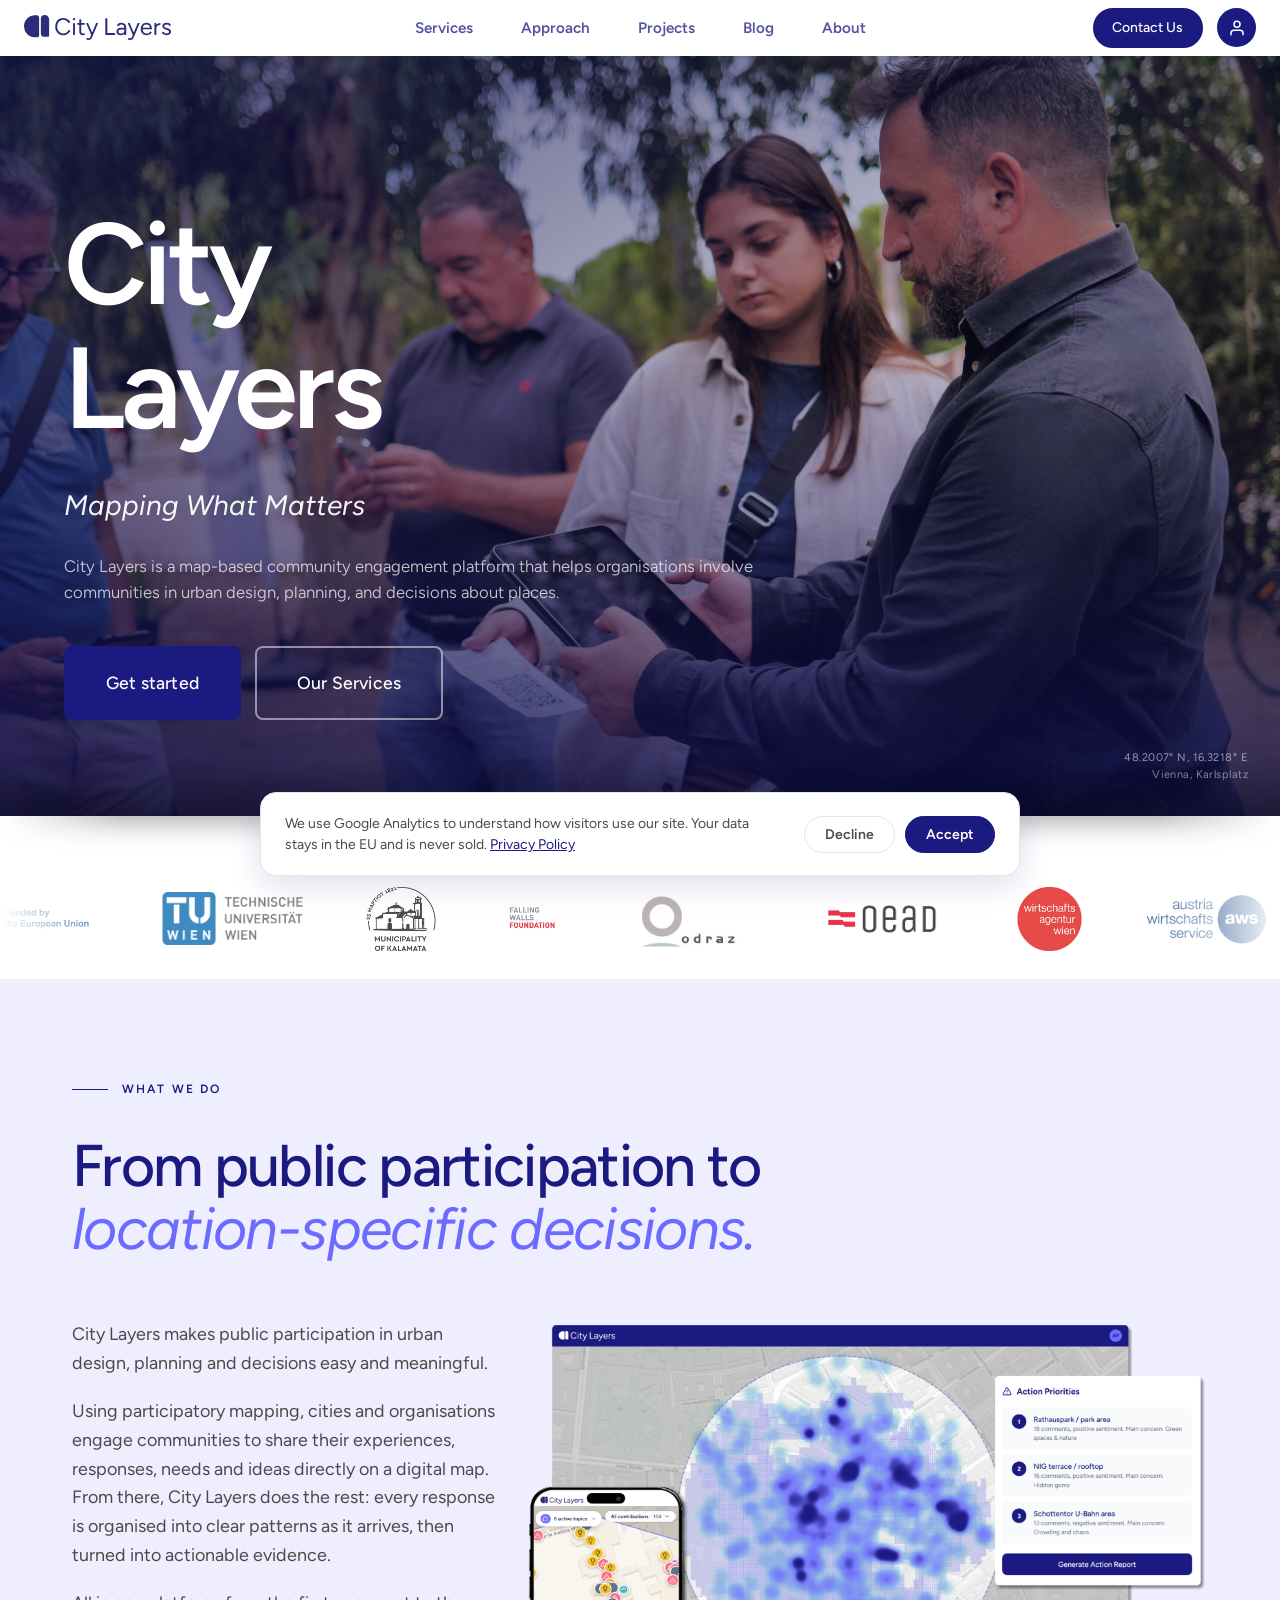
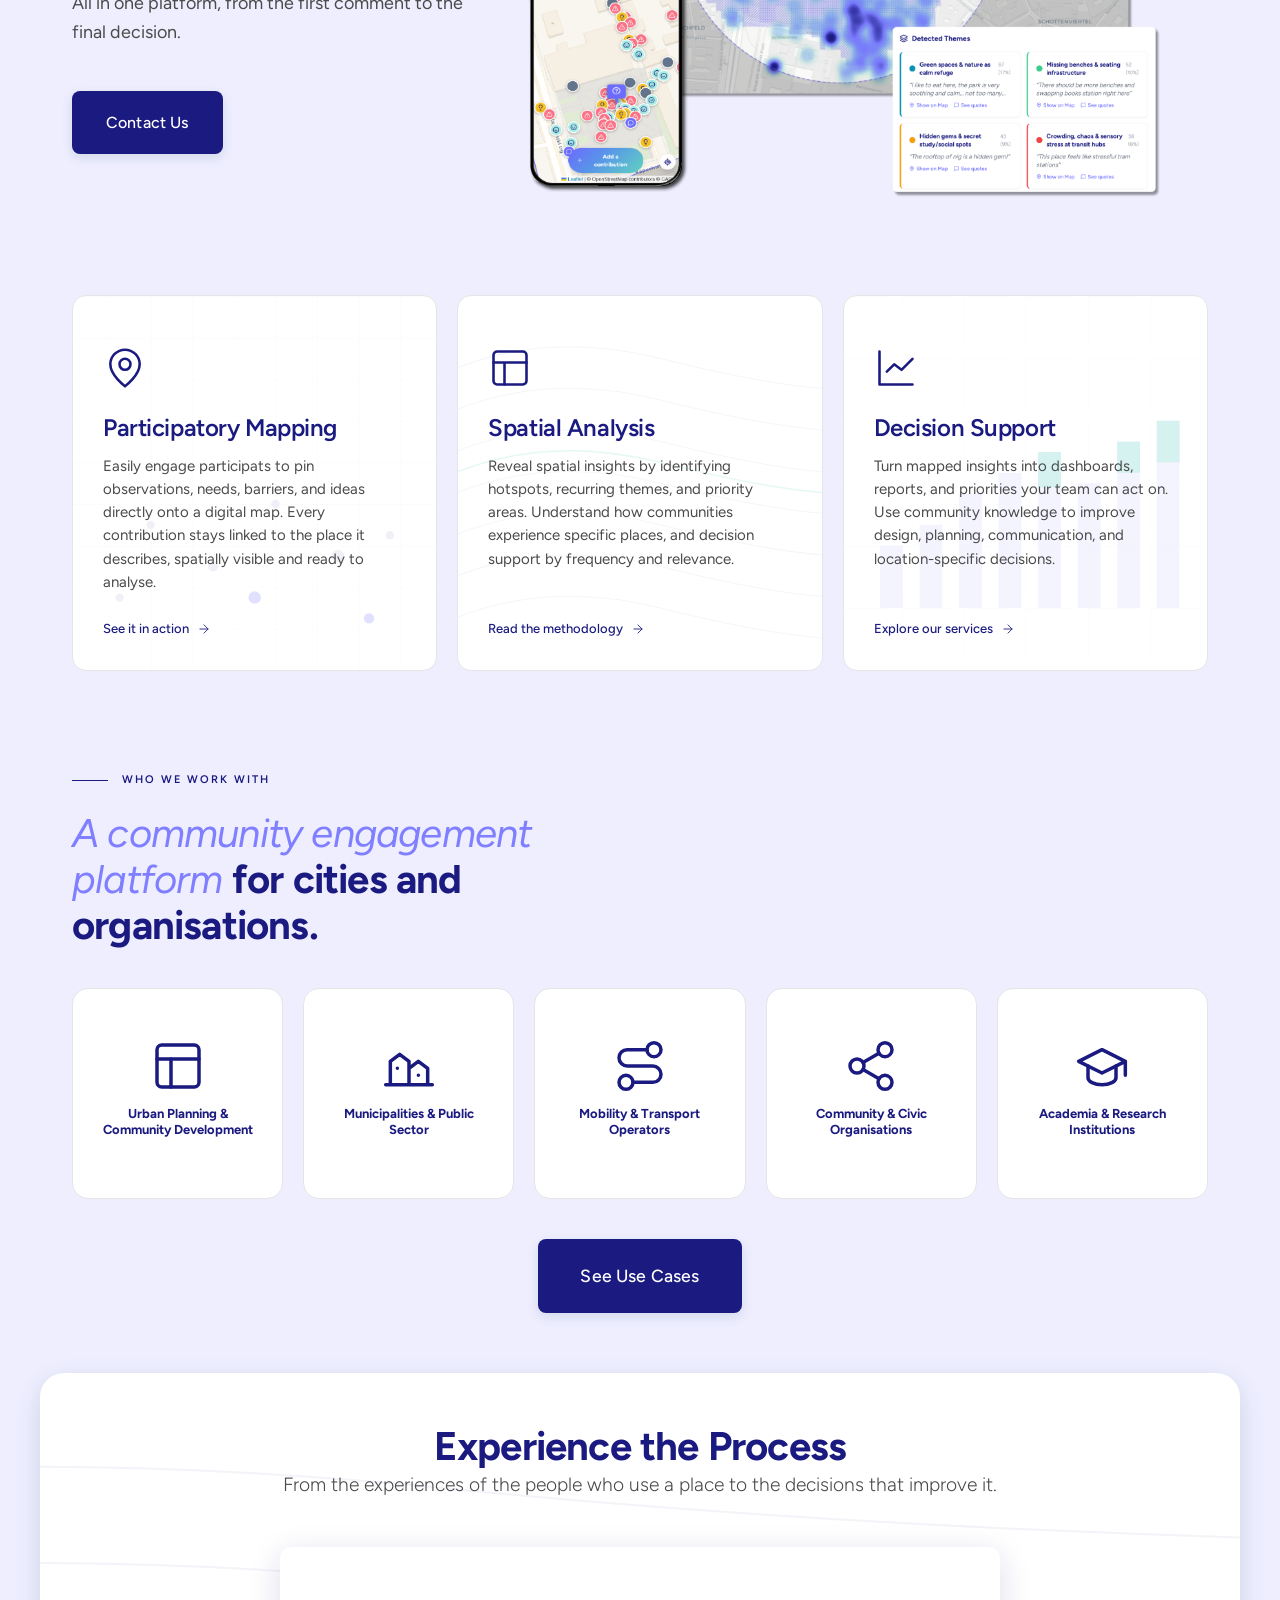
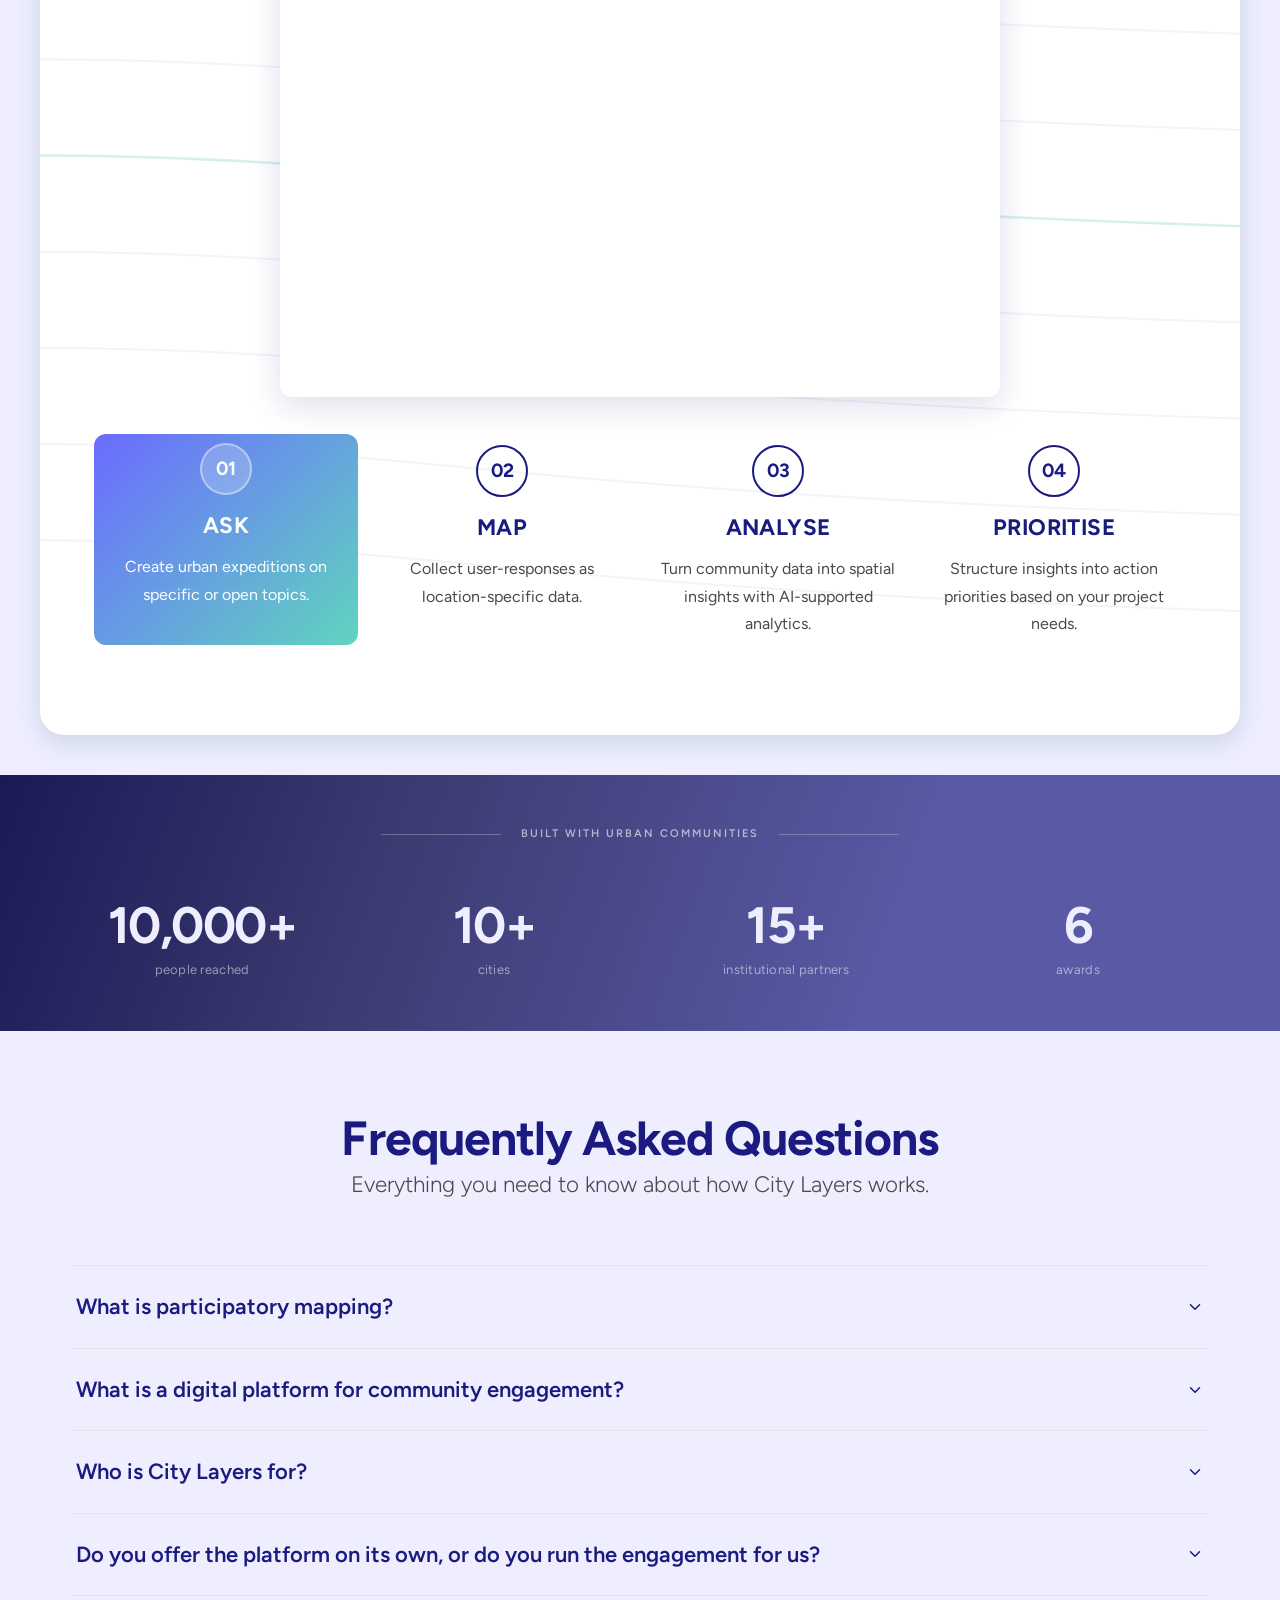
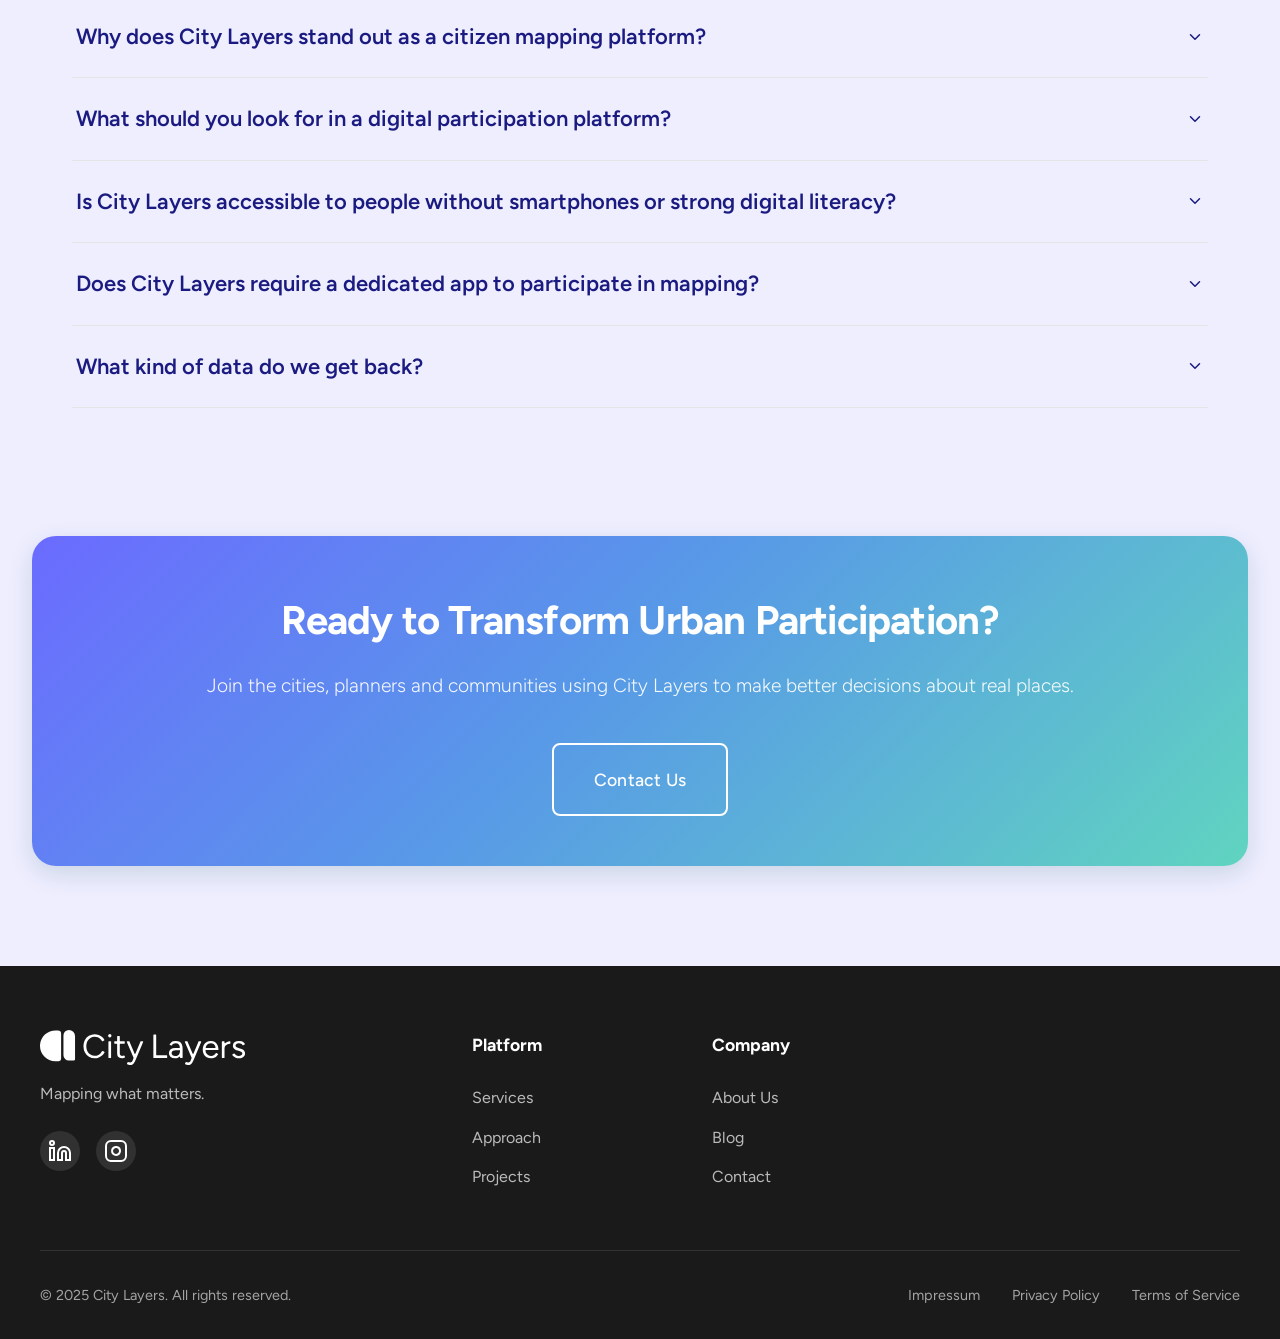
==== commit b6dedd71: "1.01 - Images and video test" ====
--- a/index.html
+++ b/index.html
@@ -89,7 +89,7 @@
             }
         ]
         }
-    </script> <html lang="en" data-astro-cid-sckkx6r4> <head><meta charset="UTF-8"><meta name="viewport" content="width=device-width, initial-scale=1.0"><title>City Layers - Mapping What Matters</title><meta name="description" content="City Layers helps municipalities, planners, and researchers map community knowledge and turn it into spatial evidence for better urban decisions."><link rel="stylesheet" href="/styles.css"><link rel="stylesheet" href="/pages.css"><!-- Organization schema — paste inside <head> in Layout.astro --><!-- TODO: Update logo URL to GCP-hosted URL after migration (currently placeholder) --><script type="application/ld+json">
+    </script> <html lang="en" data-astro-cid-sckkx6r4> <head><meta charset="UTF-8"><meta name="viewport" content="width=device-width, initial-scale=1.0"><title>City Layers - Mapping What Matters</title><meta name="description" content="City Layers helps municipalities, planners, and researchers map community knowledge and turn it into spatial evidence for better urban decisions."><link rel="canonical" href="https://citylayers.eu/"><meta property="og:title" content="City Layers - Mapping What Matters"><meta property="og:description" content="City Layers helps municipalities, planners, and researchers map community knowledge and turn it into spatial evidence for better urban decisions."><meta property="og:url" content="https://citylayers.eu/"><meta property="og:type" content="website"><meta property="og:image" content="https://citylayers.eu/Hero-2-colour4.png"><meta name="twitter:card" content="summary_large_image"><meta name="twitter:title" content="City Layers - Mapping What Matters"><meta name="twitter:description" content="City Layers helps municipalities, planners, and researchers map community knowledge and turn it into spatial evidence for better urban decisions."><link rel="stylesheet" href="/styles.css"><link rel="stylesheet" href="/pages.css"><link rel="icon" type="image/svg+xml" href="/logo-mark-white.svg"><!-- Organization schema — paste inside <head> in Layout.astro --><!-- TODO: Update logo URL to GCP-hosted URL after migration (currently placeholder) --><script type="application/ld+json">
         {
         "@context": "https://schema.org",
         "@type": "Organization",
@@ -113,21 +113,16 @@
             "contactType": "customer support"
         }
         }
-    </script><!-- Google Analytics — only loads after cookie consent --><script id="ga-script" type="text/plain" data-consent="analytics">
-        window.dataLayer = window.dataLayer || [];
-        function gtag(){dataLayer.push(arguments);}
-        gtag('js', new Date());
-        gtag('config', 'G-XXXXXXXXXX');
     </script><style>@font-face{font-family:Figtree;src:url(/fonts/Figtree-VariableFont_wght.ttf) format("truetype");font-weight:100 900;font-style:normal;font-display:swap}@font-face{font-family:Figtree;src:url(/fonts/Figtree-Italic-VariableFont_wght.ttf) format("truetype");font-weight:100 900;font-style:italic;font-display:swap}.nav-actions[data-astro-cid-sckkx6r4]{display:flex;align-items:center;gap:14px}.nav-contact-btn[data-astro-cid-sckkx6r4]{background:#1a1a80;color:#fff;padding:.4rem 1.1rem;border-radius:999px;font-size:.875rem;font-weight:500;text-decoration:none;border:2px solid #1A1A80;transition:all .2s ease;white-space:nowrap}.nav-contact-btn[data-astro-cid-sckkx6r4]:hover{background:#fff;color:#1a1a80;box-shadow:0 4px 15px #0000004d}.nav-login-btn[data-astro-cid-sckkx6r4]{background:#1a1a80;color:#fff;width:39px;height:39px;border-radius:50%;text-decoration:none;border:none;transition:all .2s ease;display:flex;align-items:center;justify-content:center;flex-shrink:0}.nav-login-btn[data-astro-cid-sckkx6r4]:hover{background:#fff;color:#1a1a80;box-shadow:0 4px 15px #0000004d}@media(max-width:768px){.nav-contact-btn[data-astro-cid-sckkx6r4]{padding:.3rem .7rem;font-size:.75rem}.nav-login-btn[data-astro-cid-sckkx6r4]{width:32px;height:32px}.nav-login-btn[data-astro-cid-sckkx6r4] svg[data-astro-cid-sckkx6r4]{width:14px;height:14px}.nav-menu[data-astro-cid-sckkx6r4]{position:absolute;top:100%;left:0;right:0;background:#fff;flex-direction:column;padding:1rem;box-shadow:0 8px 16px #0000001a;display:none}.nav-menu[data-astro-cid-sckkx6r4].active{display:flex}}
-</style><link rel="stylesheet" href="/_astro/index.u_Yx8cCR.css"></head> <body data-astro-cid-sckkx6r4> <nav class="nav" data-astro-cid-sckkx6r4> <div class="nav-container" data-astro-cid-sckkx6r4> <a href="/" class="logo" data-astro-cid-sckkx6r4> <img src="/logo.svg" alt="City Layers" class="logo-img" data-astro-cid-sckkx6r4> </a> <ul class="nav-menu" id="navMenu" data-astro-cid-sckkx6r4> <li data-astro-cid-sckkx6r4><a href="/services" class="nav-link " data-astro-cid-sckkx6r4>Services</a></li> <li data-astro-cid-sckkx6r4><a href="/approach" class="nav-link " data-astro-cid-sckkx6r4>Approach</a></li> <li data-astro-cid-sckkx6r4><a href="/projects" class="nav-link " data-astro-cid-sckkx6r4>Projects</a></li> <li data-astro-cid-sckkx6r4><a href="/blog" class="nav-link " data-astro-cid-sckkx6r4>Blog</a></li> <li data-astro-cid-sckkx6r4><a href="/about" class="nav-link " data-astro-cid-sckkx6r4>About</a></li> </ul> <div class="nav-actions" data-astro-cid-sckkx6r4> <a href="/contact" class="nav-contact-btn" data-astro-cid-sckkx6r4>Contact Us</a> <a href="https://campaigns.citylayers.eu/" class="nav-login-btn" title="Client Login" target="_blank" rel="noopener noreferrer" data-astro-cid-sckkx6r4> <svg xmlns="http://www.w3.org/2000/svg" width="18" height="18" viewBox="0 0 24 24" fill="none" stroke="currentColor" stroke-width="2" stroke-linecap="round" stroke-linejoin="round" data-astro-cid-sckkx6r4> <path d="M20 21v-2a4 4 0 0 0-4-4H8a4 4 0 0 0-4 4v2" data-astro-cid-sckkx6r4></path> <circle cx="12" cy="7" r="4" data-astro-cid-sckkx6r4></circle> </svg> </a> <button class="nav-toggle" id="navToggle" data-astro-cid-sckkx6r4> <span data-astro-cid-sckkx6r4></span> <span data-astro-cid-sckkx6r4></span> <span data-astro-cid-sckkx6r4></span> </button> </div> </div> </nav>  <section class="hero" id="hero" data-astro-cid-j7pv25f6> <div class="hero-image" data-astro-cid-j7pv25f6></div> <div class="container hero-content" data-astro-cid-j7pv25f6> <h1 class="hero-title" data-astro-cid-j7pv25f6> <span class="rotor" data-astro-cid-j7pv25f6><span id="rotor-word" class="word" data-astro-cid-j7pv25f6>City</span></span><br data-astro-cid-j7pv25f6>
+</style><link rel="stylesheet" href="/_astro/index.DkKPJ7Ng.css"></head> <body data-astro-cid-sckkx6r4> <nav class="nav" data-astro-cid-sckkx6r4> <div class="nav-container" data-astro-cid-sckkx6r4> <a href="/" class="logo" data-astro-cid-sckkx6r4> <img src="/logo.svg" alt="City Layers" class="logo-img" data-astro-cid-sckkx6r4> </a> <ul class="nav-menu" id="navMenu" data-astro-cid-sckkx6r4> <li data-astro-cid-sckkx6r4><a href="/services" class="nav-link " data-astro-cid-sckkx6r4>Services</a></li> <li data-astro-cid-sckkx6r4><a href="/approach" class="nav-link " data-astro-cid-sckkx6r4>Approach</a></li> <li data-astro-cid-sckkx6r4><a href="/projects" class="nav-link " data-astro-cid-sckkx6r4>Projects</a></li> <li data-astro-cid-sckkx6r4><a href="/blog" class="nav-link " data-astro-cid-sckkx6r4>Blog</a></li> <li data-astro-cid-sckkx6r4><a href="/about" class="nav-link " data-astro-cid-sckkx6r4>About</a></li> </ul> <div class="nav-actions" data-astro-cid-sckkx6r4> <a href="/contact" class="nav-contact-btn" data-astro-cid-sckkx6r4>Contact Us</a> <a href="https://campaigns.citylayers.eu/" class="nav-login-btn" title="Client Login" target="_blank" rel="noopener noreferrer" data-astro-cid-sckkx6r4> <svg xmlns="http://www.w3.org/2000/svg" width="18" height="18" viewBox="0 0 24 24" fill="none" stroke="currentColor" stroke-width="2" stroke-linecap="round" stroke-linejoin="round" data-astro-cid-sckkx6r4> <path d="M20 21v-2a4 4 0 0 0-4-4H8a4 4 0 0 0-4 4v2" data-astro-cid-sckkx6r4></path> <circle cx="12" cy="7" r="4" data-astro-cid-sckkx6r4></circle> </svg> </a> <button class="nav-toggle" id="navToggle" data-astro-cid-sckkx6r4> <span data-astro-cid-sckkx6r4></span> <span data-astro-cid-sckkx6r4></span> <span data-astro-cid-sckkx6r4></span> </button> </div> </div> </nav>  <section class="hero" id="hero" data-astro-cid-j7pv25f6> <div class="hero-image" data-astro-cid-j7pv25f6></div> <div class="container hero-content" data-astro-cid-j7pv25f6> <h1 class="hero-title" data-astro-cid-j7pv25f6> <span class="rotor" data-astro-cid-j7pv25f6><span id="rotor-word" class="word" data-astro-cid-j7pv25f6>City</span></span><br data-astro-cid-j7pv25f6>
 Layers
-</h1> <p class="hero-tagline" data-astro-cid-j7pv25f6>Mapping What Matters</p> <p class="hero-subtitle" data-astro-cid-j7pv25f6><strong data-astro-cid-j7pv25f6> City Layers is a map-based community engagement platform </strong>that helps organisations involve communities in urban design, planning, and decisions about places.</p> <div class="hero-cta" data-astro-cid-j7pv25f6> <a href="/contact" class="btn btn-primary btn-large" data-astro-cid-j7pv25f6>Get started</a> <a href="/services" class="btn btn-outline-light btn-large" data-astro-cid-j7pv25f6>Our Services</a> </div> </div> <div class="hero-meta" data-astro-cid-j7pv25f6>
+</h1> <p class="hero-tagline" data-astro-cid-j7pv25f6>Mapping What Matters</p> <p class="hero-subtitle" data-astro-cid-j7pv25f6>City Layers is a map-based community engagement platform that helps organisations involve communities in urban design, planning, and decisions about places.</p> <div class="hero-cta" data-astro-cid-j7pv25f6> <a href="/contact" class="btn btn-primary btn-large" data-astro-cid-j7pv25f6>Get started</a> <a href="/services" class="btn btn-outline-light btn-large" data-astro-cid-j7pv25f6>Our Services</a> </div> </div> <div class="hero-meta" data-astro-cid-j7pv25f6>
 48.2007° N, 16.3218° E<br data-astro-cid-j7pv25f6>
 Vienna, Karlsplatz
-</div> </section> <section class="partners" data-astro-cid-j7pv25f6> <div class="partner-eyebrow" data-astro-cid-j7pv25f6> <span data-astro-cid-j7pv25f6>Used in participatory projects with partners across Europe</span> </div> <div class="partners-rail" id="partners-rail" data-astro-cid-j7pv25f6> <img class="partner-logo" src="/media/directus/582a3b43-7574-44ae-8637-b96ba723b3f2.jpg" alt="Österreich Forscht" data-astro-cid-j7pv25f6><img class="partner-logo" src="/media/directus/dfc9af5e-44fe-40d9-9ceb-de7be4818f11.jpg" alt="European Union" data-astro-cid-j7pv25f6><img class="partner-logo" src="/media/directus/a08adad9-6e45-4a72-9ef1-6c7adbe8795a.jpg" alt="TU Wien" data-astro-cid-j7pv25f6><img class="partner-logo" src="/media/directus/552d1226-ed30-4614-a73e-f37e504765a8.jpg" alt="Kalamata" data-astro-cid-j7pv25f6><img class="partner-logo" src="/media/directus/28de897f-6bad-4686-889e-d20634ab3c8f.jpg" alt="Falling Walls Foundation" data-astro-cid-j7pv25f6><img class="partner-logo" src="/media/directus/90512363-fc85-4e92-b9f8-c466623b3714.jpg" alt="ODRAZ" data-astro-cid-j7pv25f6><img class="partner-logo" src="/media/directus/4b8791f5-39c7-4027-acb0-8e2c80e89080.jpg" alt="OeAD" data-astro-cid-j7pv25f6><img class="partner-logo" src="/media/directus/fe5f7106-afa1-45f3-bdbf-493ff0f2897a.jpg" alt="Wirtschaftsagentur Wien" data-astro-cid-j7pv25f6><img class="partner-logo" src="/media/directus/9544200a-1273-48ff-a771-1e94113b419a.jpg" alt="Austria Wirtschaftsservice" data-astro-cid-j7pv25f6><img class="partner-logo" src="/media/directus/503422d2-f812-4efc-955d-8e7aea6a0b4b.jpg" alt="Innovation Incubation Center - TU Wien" data-astro-cid-j7pv25f6><img class="partner-logo" src="/media/directus/582a3b43-7574-44ae-8637-b96ba723b3f2.jpg" alt="Österreich Forscht" data-astro-cid-j7pv25f6><img class="partner-logo" src="/media/directus/dfc9af5e-44fe-40d9-9ceb-de7be4818f11.jpg" alt="European Union" data-astro-cid-j7pv25f6><img class="partner-logo" src="/media/directus/a08adad9-6e45-4a72-9ef1-6c7adbe8795a.jpg" alt="TU Wien" data-astro-cid-j7pv25f6><img class="partner-logo" src="/media/directus/552d1226-ed30-4614-a73e-f37e504765a8.jpg" alt="Kalamata" data-astro-cid-j7pv25f6><img class="partner-logo" src="/media/directus/28de897f-6bad-4686-889e-d20634ab3c8f.jpg" alt="Falling Walls Foundation" data-astro-cid-j7pv25f6><img class="partner-logo" src="/media/directus/90512363-fc85-4e92-b9f8-c466623b3714.jpg" alt="ODRAZ" data-astro-cid-j7pv25f6><img class="partner-logo" src="/media/directus/4b8791f5-39c7-4027-acb0-8e2c80e89080.jpg" alt="OeAD" data-astro-cid-j7pv25f6><img class="partner-logo" src="/media/directus/fe5f7106-afa1-45f3-bdbf-493ff0f2897a.jpg" alt="Wirtschaftsagentur Wien" data-astro-cid-j7pv25f6><img class="partner-logo" src="/media/directus/9544200a-1273-48ff-a771-1e94113b419a.jpg" alt="Austria Wirtschaftsservice" data-astro-cid-j7pv25f6><img class="partner-logo" src="/media/directus/503422d2-f812-4efc-955d-8e7aea6a0b4b.jpg" alt="Innovation Incubation Center - TU Wien" data-astro-cid-j7pv25f6><img class="partner-logo" src="/media/directus/582a3b43-7574-44ae-8637-b96ba723b3f2.jpg" alt="Österreich Forscht" data-astro-cid-j7pv25f6><img class="partner-logo" src="/media/directus/dfc9af5e-44fe-40d9-9ceb-de7be4818f11.jpg" alt="European Union" data-astro-cid-j7pv25f6><img class="partner-logo" src="/media/directus/a08adad9-6e45-4a72-9ef1-6c7adbe8795a.jpg" alt="TU Wien" data-astro-cid-j7pv25f6><img class="partner-logo" src="/media/directus/552d1226-ed30-4614-a73e-f37e504765a8.jpg" alt="Kalamata" data-astro-cid-j7pv25f6><img class="partner-logo" src="/media/directus/28de897f-6bad-4686-889e-d20634ab3c8f.jpg" alt="Falling Walls Foundation" data-astro-cid-j7pv25f6><img class="partner-logo" src="/media/directus/90512363-fc85-4e92-b9f8-c466623b3714.jpg" alt="ODRAZ" data-astro-cid-j7pv25f6><img class="partner-logo" src="/media/directus/4b8791f5-39c7-4027-acb0-8e2c80e89080.jpg" alt="OeAD" data-astro-cid-j7pv25f6><img class="partner-logo" src="/media/directus/fe5f7106-afa1-45f3-bdbf-493ff0f2897a.jpg" alt="Wirtschaftsagentur Wien" data-astro-cid-j7pv25f6><img class="partner-logo" src="/media/directus/9544200a-1273-48ff-a771-1e94113b419a.jpg" alt="Austria Wirtschaftsservice" data-astro-cid-j7pv25f6><img class="partner-logo" src="/media/directus/503422d2-f812-4efc-955d-8e7aea6a0b4b.jpg" alt="Innovation Incubation Center - TU Wien" data-astro-cid-j7pv25f6><img class="partner-logo" src="/media/directus/582a3b43-7574-44ae-8637-b96ba723b3f2.jpg" alt="Österreich Forscht" data-astro-cid-j7pv25f6><img class="partner-logo" src="/media/directus/dfc9af5e-44fe-40d9-9ceb-de7be4818f11.jpg" alt="European Union" data-astro-cid-j7pv25f6><img class="partner-logo" src="/media/directus/a08adad9-6e45-4a72-9ef1-6c7adbe8795a.jpg" alt="TU Wien" data-astro-cid-j7pv25f6><img class="partner-logo" src="/media/directus/552d1226-ed30-4614-a73e-f37e504765a8.jpg" alt="Kalamata" data-astro-cid-j7pv25f6><img class="partner-logo" src="/media/directus/28de897f-6bad-4686-889e-d20634ab3c8f.jpg" alt="Falling Walls Foundation" data-astro-cid-j7pv25f6><img class="partner-logo" src="/media/directus/90512363-fc85-4e92-b9f8-c466623b3714.jpg" alt="ODRAZ" data-astro-cid-j7pv25f6><img class="partner-logo" src="/media/directus/4b8791f5-39c7-4027-acb0-8e2c80e89080.jpg" alt="OeAD" data-astro-cid-j7pv25f6><img class="partner-logo" src="/media/directus/fe5f7106-afa1-45f3-bdbf-493ff0f2897a.jpg" alt="Wirtschaftsagentur Wien" data-astro-cid-j7pv25f6><img class="partner-logo" src="/media/directus/9544200a-1273-48ff-a771-1e94113b419a.jpg" alt="Austria Wirtschaftsservice" data-astro-cid-j7pv25f6><img class="partner-logo" src="/media/directus/503422d2-f812-4efc-955d-8e7aea6a0b4b.jpg" alt="Innovation Incubation Center - TU Wien" data-astro-cid-j7pv25f6> </div> </section> <section class="what-we-do" data-astro-cid-j7pv25f6> <div class="container" data-astro-cid-j7pv25f6> <div class="wwd-eyebrow" data-astro-cid-j7pv25f6>What we do</div> <h2 class="wwd-headline" data-astro-cid-j7pv25f6>From public participation to <em data-astro-cid-j7pv25f6>location-specific decisions.</em></h2> <div class="wwd-grid" data-astro-cid-j7pv25f6> <div data-astro-cid-j7pv25f6> <p class="wwd-lede" data-astro-cid-j7pv25f6>City Layers makes public participation in urban design, planning and decisions easy and meaningful. </p> <p class="wwd-lede" data-astro-cid-j7pv25f6>Using participatory mapping, cities and organisations engage communities to share their experiences, responses, needs and ideas directly on a digital map. From there, City Layers does the rest: every response is organised into clear patterns as it arrives, then turned into actionable evidence.</p> <p class="wwd-lede" data-astro-cid-j7pv25f6>All in one platform, from the first comment to the final decision. </p> <a href="/contact" class="btn btn-primary wwd-aside-cta" data-astro-cid-j7pv25f6>Contact Us</a> </div> <aside class="wwd-aside" data-astro-cid-j7pv25f6> <img src="/Hero-2-colour3.png" alt="City Layers platform in use" class="wwd-aside-media" data-astro-cid-j7pv25f6> </aside> </div> <div class="capabilities" data-astro-cid-j7pv25f6> <article class="cap" data-astro-cid-j7pv25f6> <div class="cap-bg" data-astro-cid-j7pv25f6> <svg viewBox="0 0 360 360" preserveAspectRatio="xMidYMid slice" data-astro-cid-j7pv25f6> <defs data-astro-cid-j7pv25f6> <pattern id="cap1-grid" width="40" height="40" patternUnits="userSpaceOnUse" data-astro-cid-j7pv25f6> <path d="M 40 0 L 0 0 0 40" fill="none" stroke="rgba(26,26,128,0.06)" stroke-width="1" data-astro-cid-j7pv25f6></path> </pattern> </defs> <rect width="360" height="360" fill="url(#cap1-grid)" data-astro-cid-j7pv25f6></rect> <g fill="rgba(26,26,128,0.16)" data-astro-cid-j7pv25f6> <circle cx="80" cy="220" r="4" data-astro-cid-j7pv25f6></circle> <circle cx="140" cy="260" r="5" data-astro-cid-j7pv25f6></circle> <circle cx="200" cy="200" r="4" data-astro-cid-j7pv25f6></circle> <circle cx="260" cy="250" r="6" data-astro-cid-j7pv25f6></circle> <circle cx="310" cy="230" r="4" data-astro-cid-j7pv25f6></circle> <circle cx="50" cy="290" r="4" data-astro-cid-j7pv25f6></circle> </g> <g fill="rgba(107,107,255,0.5)" data-astro-cid-j7pv25f6> <circle cx="180" cy="290" r="6" data-astro-cid-j7pv25f6></circle> <circle cx="290" cy="310" r="5" data-astro-cid-j7pv25f6></circle> </g> </svg> </div> <svg class="cap-icon" viewBox="0 0 24 24" fill="none" stroke="currentColor" stroke-width="1.4" stroke-linecap="round" stroke-linejoin="round" data-astro-cid-j7pv25f6> <circle cx="12" cy="10" r="3" data-astro-cid-j7pv25f6></circle> <path d="M12 2a8 8 0 0 0-8 8c0 6 8 12 8 12s8-6 8-12a8 8 0 0 0-8-8z" data-astro-cid-j7pv25f6></path> </svg> <h3 class="cap-title" data-astro-cid-j7pv25f6>Participatory Mapping</h3> <p class="cap-body" data-astro-cid-j7pv25f6>Easily engage participats to pin observations, needs, barriers, and ideas directly onto a digital map. Every contribution stays linked to the place it describes, spatially visible and ready to analyse.</p> <a href="/projects" class="cap-link" data-astro-cid-j7pv25f6>See it in action
+</div> </section> <section class="partners" data-astro-cid-j7pv25f6> <div class="partner-eyebrow" data-astro-cid-j7pv25f6> <span data-astro-cid-j7pv25f6>Used in participatory projects with partners across Europe</span> </div> <div class="partners-rail" id="partners-rail" data-astro-cid-j7pv25f6> <img class="partner-logo" src="/media/directus/dfc9af5e-44fe-40d9-9ceb-de7be4818f11.webp" alt="European Union" loading="lazy" data-astro-cid-j7pv25f6><img class="partner-logo" src="/media/directus/a08adad9-6e45-4a72-9ef1-6c7adbe8795a.webp" alt="TU Wien" loading="lazy" data-astro-cid-j7pv25f6><img class="partner-logo" src="/media/directus/552d1226-ed30-4614-a73e-f37e504765a8.webp" alt="Kalamata" loading="lazy" data-astro-cid-j7pv25f6><img class="partner-logo" src="/media/directus/28de897f-6bad-4686-889e-d20634ab3c8f.webp" alt="Falling Walls Foundation" loading="lazy" data-astro-cid-j7pv25f6><img class="partner-logo" src="/media/directus/90512363-fc85-4e92-b9f8-c466623b3714.webp" alt="ODRAZ" loading="lazy" data-astro-cid-j7pv25f6><img class="partner-logo" src="/media/directus/4b8791f5-39c7-4027-acb0-8e2c80e89080.webp" alt="OeAD" loading="lazy" data-astro-cid-j7pv25f6><img class="partner-logo" src="/media/directus/fe5f7106-afa1-45f3-bdbf-493ff0f2897a.webp" alt="Wirtschaftsagentur Wien" loading="lazy" data-astro-cid-j7pv25f6><img class="partner-logo" src="/media/directus/9544200a-1273-48ff-a771-1e94113b419a.webp" alt="Austria Wirtschaftsservice" loading="lazy" data-astro-cid-j7pv25f6><img class="partner-logo" src="/media/directus/503422d2-f812-4efc-955d-8e7aea6a0b4b.webp" alt="Innovation Incubation Center - TU Wien" loading="lazy" data-astro-cid-j7pv25f6><img class="partner-logo" src="/media/directus/582a3b43-7574-44ae-8637-b96ba723b3f2.webp" alt="Oesterreich Forscht" loading="lazy" data-astro-cid-j7pv25f6><img class="partner-logo" src="/media/directus/dfc9af5e-44fe-40d9-9ceb-de7be4818f11.webp" alt="European Union" loading="lazy" data-astro-cid-j7pv25f6><img class="partner-logo" src="/media/directus/a08adad9-6e45-4a72-9ef1-6c7adbe8795a.webp" alt="TU Wien" loading="lazy" data-astro-cid-j7pv25f6><img class="partner-logo" src="/media/directus/552d1226-ed30-4614-a73e-f37e504765a8.webp" alt="Kalamata" loading="lazy" data-astro-cid-j7pv25f6><img class="partner-logo" src="/media/directus/28de897f-6bad-4686-889e-d20634ab3c8f.webp" alt="Falling Walls Foundation" loading="lazy" data-astro-cid-j7pv25f6><img class="partner-logo" src="/media/directus/90512363-fc85-4e92-b9f8-c466623b3714.webp" alt="ODRAZ" loading="lazy" data-astro-cid-j7pv25f6><img class="partner-logo" src="/media/directus/4b8791f5-39c7-4027-acb0-8e2c80e89080.webp" alt="OeAD" loading="lazy" data-astro-cid-j7pv25f6><img class="partner-logo" src="/media/directus/fe5f7106-afa1-45f3-bdbf-493ff0f2897a.webp" alt="Wirtschaftsagentur Wien" loading="lazy" data-astro-cid-j7pv25f6><img class="partner-logo" src="/media/directus/9544200a-1273-48ff-a771-1e94113b419a.webp" alt="Austria Wirtschaftsservice" loading="lazy" data-astro-cid-j7pv25f6><img class="partner-logo" src="/media/directus/503422d2-f812-4efc-955d-8e7aea6a0b4b.webp" alt="Innovation Incubation Center - TU Wien" loading="lazy" data-astro-cid-j7pv25f6><img class="partner-logo" src="/media/directus/582a3b43-7574-44ae-8637-b96ba723b3f2.webp" alt="Oesterreich Forscht" loading="lazy" data-astro-cid-j7pv25f6><img class="partner-logo" src="/media/directus/dfc9af5e-44fe-40d9-9ceb-de7be4818f11.webp" alt="European Union" loading="lazy" data-astro-cid-j7pv25f6><img class="partner-logo" src="/media/directus/a08adad9-6e45-4a72-9ef1-6c7adbe8795a.webp" alt="TU Wien" loading="lazy" data-astro-cid-j7pv25f6><img class="partner-logo" src="/media/directus/552d1226-ed30-4614-a73e-f37e504765a8.webp" alt="Kalamata" loading="lazy" data-astro-cid-j7pv25f6><img class="partner-logo" src="/media/directus/28de897f-6bad-4686-889e-d20634ab3c8f.webp" alt="Falling Walls Foundation" loading="lazy" data-astro-cid-j7pv25f6><img class="partner-logo" src="/media/directus/90512363-fc85-4e92-b9f8-c466623b3714.webp" alt="ODRAZ" loading="lazy" data-astro-cid-j7pv25f6><img class="partner-logo" src="/media/directus/4b8791f5-39c7-4027-acb0-8e2c80e89080.webp" alt="OeAD" loading="lazy" data-astro-cid-j7pv25f6><img class="partner-logo" src="/media/directus/fe5f7106-afa1-45f3-bdbf-493ff0f2897a.webp" alt="Wirtschaftsagentur Wien" loading="lazy" data-astro-cid-j7pv25f6><img class="partner-logo" src="/media/directus/9544200a-1273-48ff-a771-1e94113b419a.webp" alt="Austria Wirtschaftsservice" loading="lazy" data-astro-cid-j7pv25f6><img class="partner-logo" src="/media/directus/503422d2-f812-4efc-955d-8e7aea6a0b4b.webp" alt="Innovation Incubation Center - TU Wien" loading="lazy" data-astro-cid-j7pv25f6><img class="partner-logo" src="/media/directus/582a3b43-7574-44ae-8637-b96ba723b3f2.webp" alt="Oesterreich Forscht" loading="lazy" data-astro-cid-j7pv25f6><img class="partner-logo" src="/media/directus/dfc9af5e-44fe-40d9-9ceb-de7be4818f11.webp" alt="European Union" loading="lazy" data-astro-cid-j7pv25f6><img class="partner-logo" src="/media/directus/a08adad9-6e45-4a72-9ef1-6c7adbe8795a.webp" alt="TU Wien" loading="lazy" data-astro-cid-j7pv25f6><img class="partner-logo" src="/media/directus/552d1226-ed30-4614-a73e-f37e504765a8.webp" alt="Kalamata" loading="lazy" data-astro-cid-j7pv25f6><img class="partner-logo" src="/media/directus/28de897f-6bad-4686-889e-d20634ab3c8f.webp" alt="Falling Walls Foundation" loading="lazy" data-astro-cid-j7pv25f6><img class="partner-logo" src="/media/directus/90512363-fc85-4e92-b9f8-c466623b3714.webp" alt="ODRAZ" loading="lazy" data-astro-cid-j7pv25f6><img class="partner-logo" src="/media/directus/4b8791f5-39c7-4027-acb0-8e2c80e89080.webp" alt="OeAD" loading="lazy" data-astro-cid-j7pv25f6><img class="partner-logo" src="/media/directus/fe5f7106-afa1-45f3-bdbf-493ff0f2897a.webp" alt="Wirtschaftsagentur Wien" loading="lazy" data-astro-cid-j7pv25f6><img class="partner-logo" src="/media/directus/9544200a-1273-48ff-a771-1e94113b419a.webp" alt="Austria Wirtschaftsservice" loading="lazy" data-astro-cid-j7pv25f6><img class="partner-logo" src="/media/directus/503422d2-f812-4efc-955d-8e7aea6a0b4b.webp" alt="Innovation Incubation Center - TU Wien" loading="lazy" data-astro-cid-j7pv25f6><img class="partner-logo" src="/media/directus/582a3b43-7574-44ae-8637-b96ba723b3f2.webp" alt="Oesterreich Forscht" loading="lazy" data-astro-cid-j7pv25f6> </div> </section> <section class="what-we-do" data-astro-cid-j7pv25f6> <div class="container" data-astro-cid-j7pv25f6> <div class="wwd-eyebrow" data-astro-cid-j7pv25f6>What we do</div> <h2 class="wwd-headline" data-astro-cid-j7pv25f6>From public participation to <em data-astro-cid-j7pv25f6>location-specific decisions.</em></h2> <div class="wwd-grid" data-astro-cid-j7pv25f6> <div data-astro-cid-j7pv25f6> <p class="wwd-lede" data-astro-cid-j7pv25f6>City Layers makes public participation in urban design, planning and decisions easy and meaningful. </p> <p class="wwd-lede" data-astro-cid-j7pv25f6>Using participatory mapping, cities and organisations engage communities to share their experiences, responses, needs and ideas directly on a digital map. From there, City Layers does the rest: every response is organised into clear patterns as it arrives, then turned into actionable evidence.</p> <p class="wwd-lede" data-astro-cid-j7pv25f6>All in one platform, from the first comment to the final decision. </p> <a href="/contact" class="btn btn-primary wwd-aside-cta" data-astro-cid-j7pv25f6>Contact Us</a> </div> <aside class="wwd-aside" data-astro-cid-j7pv25f6> <img src="/Hero-2-colour4.png" alt="City Layers platform in use" class="wwd-aside-media" fetchpriority="high" data-astro-cid-j7pv25f6> </aside> </div> <div class="capabilities" data-astro-cid-j7pv25f6> <article class="cap" data-astro-cid-j7pv25f6> <div class="cap-bg" data-astro-cid-j7pv25f6> <svg viewBox="0 0 360 360" preserveAspectRatio="xMidYMid slice" data-astro-cid-j7pv25f6> <defs data-astro-cid-j7pv25f6> <pattern id="cap1-grid" width="40" height="40" patternUnits="userSpaceOnUse" data-astro-cid-j7pv25f6> <path d="M 40 0 L 0 0 0 40" fill="none" stroke="rgba(26,26,128,0.06)" stroke-width="1" data-astro-cid-j7pv25f6></path> </pattern> </defs> <rect width="360" height="360" fill="url(#cap1-grid)" data-astro-cid-j7pv25f6></rect> <g fill="rgba(26,26,128,0.16)" data-astro-cid-j7pv25f6> <circle cx="80" cy="220" r="4" data-astro-cid-j7pv25f6></circle> <circle cx="140" cy="260" r="5" data-astro-cid-j7pv25f6></circle> <circle cx="200" cy="200" r="4" data-astro-cid-j7pv25f6></circle> <circle cx="260" cy="250" r="6" data-astro-cid-j7pv25f6></circle> <circle cx="310" cy="230" r="4" data-astro-cid-j7pv25f6></circle> <circle cx="50" cy="290" r="4" data-astro-cid-j7pv25f6></circle> </g> <g fill="rgba(107,107,255,0.5)" data-astro-cid-j7pv25f6> <circle cx="180" cy="290" r="6" data-astro-cid-j7pv25f6></circle> <circle cx="290" cy="310" r="5" data-astro-cid-j7pv25f6></circle> </g> </svg> </div> <svg class="cap-icon" viewBox="0 0 24 24" fill="none" stroke="currentColor" stroke-width="1.4" stroke-linecap="round" stroke-linejoin="round" data-astro-cid-j7pv25f6> <circle cx="12" cy="10" r="3" data-astro-cid-j7pv25f6></circle> <path d="M12 2a8 8 0 0 0-8 8c0 6 8 12 8 12s8-6 8-12a8 8 0 0 0-8-8z" data-astro-cid-j7pv25f6></path> </svg> <h3 class="cap-title" data-astro-cid-j7pv25f6>Participatory Mapping</h3> <p class="cap-body" data-astro-cid-j7pv25f6>Easily engage participats to pin observations, needs, barriers, and ideas directly onto a digital map. Every contribution stays linked to the place it describes, spatially visible and ready to analyse.</p> <a href="/projects" class="cap-link" data-astro-cid-j7pv25f6>See it in action
 <svg viewBox="0 0 24 24" fill="none" stroke="currentColor" stroke-width="1.5" stroke-linecap="round" stroke-linejoin="round" data-astro-cid-j7pv25f6><line x1="5" y1="12" x2="19" y2="12" data-astro-cid-j7pv25f6></line><polyline points="12 5 19 12 12 19" data-astro-cid-j7pv25f6></polyline></svg> </a> </article> <article class="cap" data-astro-cid-j7pv25f6> <div class="cap-bg" data-astro-cid-j7pv25f6> <svg viewBox="0 0 360 360" preserveAspectRatio="xMidYMid slice" data-astro-cid-j7pv25f6> <g fill="none" stroke="rgba(26,26,128,0.10)" stroke-width="1" data-astro-cid-j7pv25f6> <path d="M -20 80 Q 80 30 200 60 T 380 90" data-astro-cid-j7pv25f6></path> <path d="M -20 120 Q 80 70 200 100 T 380 130" data-astro-cid-j7pv25f6></path> <path d="M -20 160 Q 80 110 200 140 T 380 170" data-astro-cid-j7pv25f6></path> <path d="M -20 200 Q 80 150 200 180 T 380 210" data-astro-cid-j7pv25f6></path> <path d="M -20 240 Q 80 190 200 220 T 380 250" data-astro-cid-j7pv25f6></path> <path d="M -20 280 Q 80 230 200 260 T 380 290" data-astro-cid-j7pv25f6></path> <path d="M -20 320 Q 80 270 200 300 T 380 330" data-astro-cid-j7pv25f6></path> </g> <g fill="none" stroke="rgba(96,212,192,0.42)" stroke-width="1.4" data-astro-cid-j7pv25f6> <path d="M -20 180 Q 80 130 200 160 T 380 190" data-astro-cid-j7pv25f6></path> </g> </svg> </div> <svg class="cap-icon" viewBox="0 0 24 24" fill="none" stroke="currentColor" stroke-width="1.4" stroke-linecap="round" stroke-linejoin="round" data-astro-cid-j7pv25f6> <rect x="3" y="3" width="18" height="18" rx="2" data-astro-cid-j7pv25f6></rect> <path d="M3 9h18M9 21V9" data-astro-cid-j7pv25f6></path> </svg> <h3 class="cap-title" data-astro-cid-j7pv25f6>Spatial Analysis</h3> <p class="cap-body" data-astro-cid-j7pv25f6>Reveal spatial insights by identifying hotspots, recurring themes, and priority areas. Understand how communities experience specific places, and decision support by frequency and relevance.</p> <a href="/approach" class="cap-link" data-astro-cid-j7pv25f6>Read the methodology
 <svg viewBox="0 0 24 24" fill="none" stroke="currentColor" stroke-width="1.5" stroke-linecap="round" stroke-linejoin="round" data-astro-cid-j7pv25f6><line x1="5" y1="12" x2="19" y2="12" data-astro-cid-j7pv25f6></line><polyline points="12 5 19 12 12 19" data-astro-cid-j7pv25f6></polyline></svg> </a> </article> <article class="cap" data-astro-cid-j7pv25f6> <div class="cap-bg" data-astro-cid-j7pv25f6> <svg viewBox="0 0 360 360" preserveAspectRatio="xMidYMid slice" data-astro-cid-j7pv25f6> <defs data-astro-cid-j7pv25f6> <pattern id="cap3-grid" width="60" height="60" patternUnits="userSpaceOnUse" data-astro-cid-j7pv25f6> <path d="M 48 0 L 0 0 0 48" fill="none" stroke="rgba(26,26,128,0.06)" stroke-width="1" data-astro-cid-j7pv25f6></path> </pattern> </defs> <rect width="360" height="360" fill="url(#cap3-grid)" data-astro-cid-j7pv25f6></rect> <g fill="rgba(107,107,255,0.18)" data-astro-cid-j7pv25f6> <rect x="40" y="240" width="22" height="60" data-astro-cid-j7pv25f6></rect> <rect x="78" y="220" width="22" height="80" data-astro-cid-j7pv25f6></rect> <rect x="116" y="190" width="22" height="110" data-astro-cid-j7pv25f6></rect> <rect x="154" y="170" width="22" height="130" data-astro-cid-j7pv25f6></rect> <rect x="192" y="150" width="22" height="150" data-astro-cid-j7pv25f6></rect> <rect x="230" y="180" width="22" height="120" data-astro-cid-j7pv25f6></rect> <rect x="268" y="140" width="22" height="160" data-astro-cid-j7pv25f6></rect> <rect x="306" y="120" width="22" height="180" data-astro-cid-j7pv25f6></rect> </g> <g fill="rgba(96,212,192,0.6)" data-astro-cid-j7pv25f6> <rect x="306" y="120" width="22" height="40" data-astro-cid-j7pv25f6></rect> <rect x="268" y="140" width="22" height="30" data-astro-cid-j7pv25f6></rect> <rect x="192" y="150" width="22" height="34" data-astro-cid-j7pv25f6></rect> </g> </svg> </div> <svg class="cap-icon" viewBox="0 0 24 24" fill="none" stroke="currentColor" stroke-width="1.4" stroke-linecap="round" stroke-linejoin="round" data-astro-cid-j7pv25f6> <path d="M3 3v18h18" data-astro-cid-j7pv25f6></path> <polyline points="7 14 11 10 15 13 21 7" data-astro-cid-j7pv25f6></polyline> </svg> <h3 class="cap-title" data-astro-cid-j7pv25f6>Decision Support</h3> <p class="cap-body" data-astro-cid-j7pv25f6>Turn mapped insights into dashboards, reports, and priorities your team can act on. Use community knowledge to improve design, planning, communication, and location-specific decisions.</p> <a href="/services" class="cap-link" data-astro-cid-j7pv25f6>Explore our services
-<svg viewBox="0 0 24 24" fill="none" stroke="currentColor" stroke-width="1.5" stroke-linecap="round" stroke-linejoin="round" data-astro-cid-j7pv25f6><line x1="5" y1="12" x2="19" y2="12" data-astro-cid-j7pv25f6></line><polyline points="12 5 19 12 12 19" data-astro-cid-j7pv25f6></polyline></svg> </a> </article> </div> </div> </section>  <section class="who-compact-section" data-astro-cid-j7pv25f6> <div class="container" data-astro-cid-j7pv25f6> <div class="who-compact-header" data-astro-cid-j7pv25f6> <span class="svc-eyebrow" data-astro-cid-j7pv25f6>Who We Work With</span> <h2 class="section-title" data-astro-cid-j7pv25f6><em data-astro-cid-j7pv25f6>A community engagement platform</em> for cities and organisations.</h2> </div> <div class="who-compact-grid" data-astro-cid-j7pv25f6> <div class="who-compact-box" data-astro-cid-j7pv25f6> <div class="wcb-main" data-astro-cid-j7pv25f6> <svg viewBox="0 0 24 24" fill="none" stroke="var(--primary-color)" stroke-width="1.5" stroke-linecap="round" stroke-linejoin="round" data-astro-cid-j7pv25f6><rect x="3" y="3" width="18" height="18" rx="2" data-astro-cid-j7pv25f6></rect><path d="M3 9h18" data-astro-cid-j7pv25f6></path><path d="M9 21V9" data-astro-cid-j7pv25f6></path></svg> <span data-astro-cid-j7pv25f6>Urban Planning & Community Development</span> </div> <div class="wcb-keywords" data-astro-cid-j7pv25f6> <span class="wcb-pill" data-astro-cid-j7pv25f6>Land Use Planning</span> <span class="wcb-pill" data-astro-cid-j7pv25f6>Place-based Design</span> <span class="wcb-pill" data-astro-cid-j7pv25f6>Masterplanning</span> </div> </div> <div class="who-compact-box" data-astro-cid-j7pv25f6> <div class="wcb-main" data-astro-cid-j7pv25f6> <svg viewBox="0 0 24 24" fill="none" stroke="var(--primary-color)" stroke-width="1.5" stroke-linecap="round" stroke-linejoin="round" data-astro-cid-j7pv25f6><g transform="scale(1.3) translate(-1.7, -1.7)" data-astro-cid-j7pv25f6></g><path d="M2 20h20M4 20V10l4-3 4 3v10M12 20v-7l4-3 4 3v7M7 13h.01M16 16h.01" data-astro-cid-j7pv25f6></path></svg> <span data-astro-cid-j7pv25f6>Municipalities & Public Sector</span> </div> <div class="wcb-keywords" data-astro-cid-j7pv25f6> <span class="wcb-pill" data-astro-cid-j7pv25f6>Public Participation</span> <span class="wcb-pill" data-astro-cid-j7pv25f6>District Planning</span> <span class="wcb-pill" data-astro-cid-j7pv25f6>Urban Strategy</span> </div> </div> <div class="who-compact-box" data-astro-cid-j7pv25f6> <div class="wcb-main" data-astro-cid-j7pv25f6> <svg viewBox="0 0 24 24" fill="none" stroke="var(--primary-color)" stroke-width="1.5" stroke-linecap="round" stroke-linejoin="round" data-astro-cid-j7pv25f6><circle cx="6" cy="19" r="3" data-astro-cid-j7pv25f6></circle><path d="M9 19h8.5a3.5 3.5 0 0 0 0-7h-11a3.5 3.5 0 0 1 0-7H15" data-astro-cid-j7pv25f6></path><circle cx="18" cy="5" r="3" data-astro-cid-j7pv25f6></circle></svg> <span data-astro-cid-j7pv25f6>Mobility & Transport Operators</span> </div> <div class="wcb-keywords" data-astro-cid-j7pv25f6> <span class="wcb-pill" data-astro-cid-j7pv25f6>Street Redesign</span> <span class="wcb-pill" data-astro-cid-j7pv25f6>Spatial Planning</span> <span class="wcb-pill" data-astro-cid-j7pv25f6>Public Space Design</span> </div> </div> <div class="who-compact-box" data-astro-cid-j7pv25f6> <div class="wcb-main" data-astro-cid-j7pv25f6> <svg viewBox="0 0 24 24" fill="none" stroke="var(--primary-color)" stroke-width="1.5" stroke-linecap="round" stroke-linejoin="round" data-astro-cid-j7pv25f6><circle cx="18" cy="5" r="3" data-astro-cid-j7pv25f6></circle><circle cx="6" cy="12" r="3" data-astro-cid-j7pv25f6></circle><circle cx="18" cy="19" r="3" data-astro-cid-j7pv25f6></circle><line x1="8.59" y1="13.51" x2="15.42" y2="17.49" data-astro-cid-j7pv25f6></line><line x1="15.41" y1="6.51" x2="8.59" y2="10.49" data-astro-cid-j7pv25f6></line></svg> <span data-astro-cid-j7pv25f6>Community & Civic Organisations</span> </div> <div class="wcb-keywords" data-astro-cid-j7pv25f6> <span class="wcb-pill" data-astro-cid-j7pv25f6>Neighbourhood Management</span> <span class="wcb-pill" data-astro-cid-j7pv25f6>Community-led Planning</span> <span class="wcb-pill" data-astro-cid-j7pv25f6>Community Development</span> </div> </div> <div class="who-compact-box" data-astro-cid-j7pv25f6> <div class="wcb-main" data-astro-cid-j7pv25f6> <svg viewBox="0 0 24 24" fill="none" stroke="var(--primary-color)" stroke-width="1.5" stroke-linecap="round" stroke-linejoin="round" data-astro-cid-j7pv25f6><path d="M22 10v6M2 10l10-5 10 5-10 5z" data-astro-cid-j7pv25f6></path><path d="M6 12v5c0 1.657 2.686 3 6 3s6-1.343 6-3v-5" data-astro-cid-j7pv25f6></path></svg> <span data-astro-cid-j7pv25f6>Academia & Research Institutions</span> </div> <div class="wcb-keywords" data-astro-cid-j7pv25f6> <span class="wcb-pill" data-astro-cid-j7pv25f6>Urban Studies</span> <span class="wcb-pill" data-astro-cid-j7pv25f6>Mobility Research</span> <span class="wcb-pill" data-astro-cid-j7pv25f6>Citizen Science</span> </div> </div> </div> <div class="who-compact-cta" data-astro-cid-j7pv25f6> <a href="/services#use-cases" class="btn btn-primary btn-large" data-astro-cid-j7pv25f6>See Use Cases</a> </div> </div> </section>  <section class="demo-section" style="position: relative; overflow: hidden;" data-astro-cid-j7pv25f6> <svg style="position: absolute; inset: 0; width: 100%; height: 100%; pointer-events: none; opacity: 0.5;" viewBox="0 0 1200 500" preserveAspectRatio="xMidYMid slice" data-astro-cid-j7pv25f6> <g fill="none" stroke="rgba(26,26,128,0.10)" stroke-width="1" data-astro-cid-j7pv25f6> <path d="M -20 80 Q 200 30 500 60 T 1220 90" data-astro-cid-j7pv25f6></path> <path d="M -20 130 Q 200 80 500 110 T 1220 140" data-astro-cid-j7pv25f6></path> <path d="M -20 180 Q 200 130 500 160 T 1220 190" data-astro-cid-j7pv25f6></path> <path d="M -20 230 Q 200 180 500 210 T 1220 240" data-astro-cid-j7pv25f6></path> <path d="M -20 280 Q 200 230 500 260 T 1220 290" data-astro-cid-j7pv25f6></path> <path d="M -20 330 Q 200 280 500 310 T 1220 340" data-astro-cid-j7pv25f6></path> <path d="M -20 380 Q 200 330 500 360 T 1220 390" data-astro-cid-j7pv25f6></path> <path d="M -20 430 Q 200 380 500 410 T 1220 440" data-astro-cid-j7pv25f6></path> </g> <g fill="none" stroke="rgba(96,212,192,0.42)" stroke-width="1.4" data-astro-cid-j7pv25f6> <path d="M -20 230 Q 200 180 500 210 T 1220 240" data-astro-cid-j7pv25f6></path> </g> </svg> <div class="container" data-astro-cid-j7pv25f6> <div style="text-align: center; margin-bottom: 3rem;" data-astro-cid-j7pv25f6> <h2 class="section-title" data-astro-cid-j7pv25f6>Experience the Process</h2> <p class="section-description" data-astro-cid-j7pv25f6>From the experiences of the people who use a place to the decisions that improve it.</p> </div> <!-- Video --> <div class="demo-video-wrap" id="demo-video-wrap" data-astro-cid-j7pv25f6> <video id="demo-video" class="demo-video" src="/media/index/city-layers-demo.mp4" muted loop playsinline preload="metadata" data-astro-cid-j7pv25f6></video> <div class="demo-video-overlay" id="demo-video-overlay" data-astro-cid-j7pv25f6> <button class="demo-play-btn" id="demo-play-btn" aria-label="Play" data-astro-cid-j7pv25f6> <svg viewBox="0 0 24 24" fill="currentColor" data-astro-cid-j7pv25f6><polygon points="5 3 19 12 5 21 5 3" data-astro-cid-j7pv25f6></polygon></svg> </button> </div> </div> <!-- Steps and Video Timestamp --> <div class="demo-steps" id="demo-steps" data-astro-cid-j7pv25f6> <div class="demo-step" data-start="0" data-end="21" data-astro-cid-j7pv25f6> <div class="demo-step-circle" data-astro-cid-j7pv25f6>01</div> <div class="demo-step-title" data-astro-cid-j7pv25f6> <h3 data-astro-cid-j7pv25f6>Ask</h3> </div> <p data-astro-cid-j7pv25f6>Create urban expeditions on specific or open topics.</p> </div> <div class="demo-step" data-start="21" data-end="46" data-astro-cid-j7pv25f6> <div class="demo-step-circle" data-astro-cid-j7pv25f6>02</div> <div class="demo-step-title" data-astro-cid-j7pv25f6> <h3 data-astro-cid-j7pv25f6>Map</h3> </div> <p data-astro-cid-j7pv25f6>Collect user-responses as location-specific data.</p> </div> <div class="demo-step" data-start="46" data-end="71" data-astro-cid-j7pv25f6> <div class="demo-step-circle" data-astro-cid-j7pv25f6>03</div> <div class="demo-step-title" data-astro-cid-j7pv25f6> <h3 data-astro-cid-j7pv25f6>Analyse</h3> </div> <p data-astro-cid-j7pv25f6>Turn community data into spatial insights with AI-supported analytics.</p> </div> <div class="demo-step" data-start="71" data-end="100" data-astro-cid-j7pv25f6> <div class="demo-step-circle" data-astro-cid-j7pv25f6>04</div> <div class="demo-step-title" data-astro-cid-j7pv25f6> <h3 data-astro-cid-j7pv25f6>Prioritise</h3> </div> <p data-astro-cid-j7pv25f6>Structure insights into action priorities based on your project needs.</p> </div> </div> </div> </section>  <section class="stats-band" data-astro-cid-j7pv25f6> <div class="container" data-astro-cid-j7pv25f6> <div class="stats-eyebrow" data-astro-cid-j7pv25f6> <span class="stats-eyebrow-line" data-astro-cid-j7pv25f6></span> <span class="stats-eyebrow-text" data-astro-cid-j7pv25f6>Built with urban communities</span> <span class="stats-eyebrow-line" data-astro-cid-j7pv25f6></span> </div> <div class="stats-row" data-astro-cid-j7pv25f6> <div class="stat-block" data-astro-cid-j7pv25f6> <span class="stat-number" data-astro-cid-j7pv25f6>10,000+</span> <span class="stat-label" data-astro-cid-j7pv25f6>people reached</span> </div> <div class="stat-block" data-astro-cid-j7pv25f6> <span class="stat-number" data-astro-cid-j7pv25f6>10+</span> <span class="stat-label" data-astro-cid-j7pv25f6>cities</span> </div> <div class="stat-block" data-astro-cid-j7pv25f6> <span class="stat-number" data-astro-cid-j7pv25f6>15+</span> <span class="stat-label" data-astro-cid-j7pv25f6>institutional partners</span> </div> <div class="stat-block" data-astro-cid-j7pv25f6> <span class="stat-number" data-astro-cid-j7pv25f6>6</span> <span class="stat-label" data-astro-cid-j7pv25f6>awards</span> </div> </div> </div> </section>  <section class="faq-section" data-astro-cid-j7pv25f6> <div class="container" data-astro-cid-j7pv25f6> <div class="section-header" data-astro-cid-j7pv25f6> <h2 class="section-title" data-astro-cid-j7pv25f6>Frequently Asked Questions</h2> <p class="section-description" data-astro-cid-j7pv25f6>Everything you need to know about how City Layers works.</p> </div> <div class="faq-list" data-astro-cid-j7pv25f6> <details class="faq-item" data-astro-cid-j7pv25f6> <summary data-astro-cid-j7pv25f6>
+<svg viewBox="0 0 24 24" fill="none" stroke="currentColor" stroke-width="1.5" stroke-linecap="round" stroke-linejoin="round" data-astro-cid-j7pv25f6><line x1="5" y1="12" x2="19" y2="12" data-astro-cid-j7pv25f6></line><polyline points="12 5 19 12 12 19" data-astro-cid-j7pv25f6></polyline></svg> </a> </article> </div> </div> </section>  <section class="who-compact-section" data-astro-cid-j7pv25f6> <div class="container" data-astro-cid-j7pv25f6> <div class="who-compact-header" data-astro-cid-j7pv25f6> <span class="svc-eyebrow" data-astro-cid-j7pv25f6>Who We Work With</span> <h2 class="section-title" data-astro-cid-j7pv25f6><em data-astro-cid-j7pv25f6>A community engagement platform</em> for cities and organisations.</h2> </div> <div class="who-compact-grid" data-astro-cid-j7pv25f6> <div class="who-compact-box" data-astro-cid-j7pv25f6> <div class="wcb-main" data-astro-cid-j7pv25f6> <svg viewBox="0 0 24 24" fill="none" stroke="var(--primary-color)" stroke-width="1.5" stroke-linecap="round" stroke-linejoin="round" data-astro-cid-j7pv25f6><rect x="3" y="3" width="18" height="18" rx="2" data-astro-cid-j7pv25f6></rect><path d="M3 9h18" data-astro-cid-j7pv25f6></path><path d="M9 21V9" data-astro-cid-j7pv25f6></path></svg> <span data-astro-cid-j7pv25f6>Urban Planning & Community Development</span> </div> <div class="wcb-keywords" data-astro-cid-j7pv25f6> <span class="wcb-pill" data-astro-cid-j7pv25f6>Land Use Planning</span> <span class="wcb-pill" data-astro-cid-j7pv25f6>Place-based Design</span> <span class="wcb-pill" data-astro-cid-j7pv25f6>Masterplanning</span> </div> </div> <div class="who-compact-box" data-astro-cid-j7pv25f6> <div class="wcb-main" data-astro-cid-j7pv25f6> <svg viewBox="0 0 24 24" fill="none" stroke="var(--primary-color)" stroke-width="1.5" stroke-linecap="round" stroke-linejoin="round" data-astro-cid-j7pv25f6><g transform="scale(1.3) translate(-1.7, -1.7)" data-astro-cid-j7pv25f6></g><path d="M2 20h20M4 20V10l4-3 4 3v10M12 20v-7l4-3 4 3v7M7 13h.01M16 16h.01" data-astro-cid-j7pv25f6></path></svg> <span data-astro-cid-j7pv25f6>Municipalities & Public Sector</span> </div> <div class="wcb-keywords" data-astro-cid-j7pv25f6> <span class="wcb-pill" data-astro-cid-j7pv25f6>Public Participation</span> <span class="wcb-pill" data-astro-cid-j7pv25f6>District Planning</span> <span class="wcb-pill" data-astro-cid-j7pv25f6>Urban Strategy</span> </div> </div> <div class="who-compact-box" data-astro-cid-j7pv25f6> <div class="wcb-main" data-astro-cid-j7pv25f6> <svg viewBox="0 0 24 24" fill="none" stroke="var(--primary-color)" stroke-width="1.5" stroke-linecap="round" stroke-linejoin="round" data-astro-cid-j7pv25f6><circle cx="6" cy="19" r="3" data-astro-cid-j7pv25f6></circle><path d="M9 19h8.5a3.5 3.5 0 0 0 0-7h-11a3.5 3.5 0 0 1 0-7H15" data-astro-cid-j7pv25f6></path><circle cx="18" cy="5" r="3" data-astro-cid-j7pv25f6></circle></svg> <span data-astro-cid-j7pv25f6>Mobility & Transport Operators</span> </div> <div class="wcb-keywords" data-astro-cid-j7pv25f6> <span class="wcb-pill" data-astro-cid-j7pv25f6>Street Redesign</span> <span class="wcb-pill" data-astro-cid-j7pv25f6>Spatial Planning</span> <span class="wcb-pill" data-astro-cid-j7pv25f6>Public Space Design</span> </div> </div> <div class="who-compact-box" data-astro-cid-j7pv25f6> <div class="wcb-main" data-astro-cid-j7pv25f6> <svg viewBox="0 0 24 24" fill="none" stroke="var(--primary-color)" stroke-width="1.5" stroke-linecap="round" stroke-linejoin="round" data-astro-cid-j7pv25f6><circle cx="18" cy="5" r="3" data-astro-cid-j7pv25f6></circle><circle cx="6" cy="12" r="3" data-astro-cid-j7pv25f6></circle><circle cx="18" cy="19" r="3" data-astro-cid-j7pv25f6></circle><line x1="8.59" y1="13.51" x2="15.42" y2="17.49" data-astro-cid-j7pv25f6></line><line x1="15.41" y1="6.51" x2="8.59" y2="10.49" data-astro-cid-j7pv25f6></line></svg> <span data-astro-cid-j7pv25f6>Community & Civic Organisations</span> </div> <div class="wcb-keywords" data-astro-cid-j7pv25f6> <span class="wcb-pill" data-astro-cid-j7pv25f6>Neighbourhood Management</span> <span class="wcb-pill" data-astro-cid-j7pv25f6>Community-led Planning</span> <span class="wcb-pill" data-astro-cid-j7pv25f6>Community Development</span> </div> </div> <div class="who-compact-box" data-astro-cid-j7pv25f6> <div class="wcb-main" data-astro-cid-j7pv25f6> <svg viewBox="0 0 24 24" fill="none" stroke="var(--primary-color)" stroke-width="1.5" stroke-linecap="round" stroke-linejoin="round" data-astro-cid-j7pv25f6><path d="M22 10v6M2 10l10-5 10 5-10 5z" data-astro-cid-j7pv25f6></path><path d="M6 12v5c0 1.657 2.686 3 6 3s6-1.343 6-3v-5" data-astro-cid-j7pv25f6></path></svg> <span data-astro-cid-j7pv25f6>Academia & Research Institutions</span> </div> <div class="wcb-keywords" data-astro-cid-j7pv25f6> <span class="wcb-pill" data-astro-cid-j7pv25f6>Urban Studies</span> <span class="wcb-pill" data-astro-cid-j7pv25f6>Mobility Research</span> <span class="wcb-pill" data-astro-cid-j7pv25f6>Citizen Science</span> </div> </div> </div> <div class="who-compact-cta" data-astro-cid-j7pv25f6> <a href="/services#use-cases" class="btn btn-primary btn-large" data-astro-cid-j7pv25f6>See Use Cases</a> </div> </div> </section>  <section class="demo-section" style="position: relative; overflow: hidden;" data-astro-cid-j7pv25f6> <svg style="position: absolute; inset: 0; width: 100%; height: 100%; pointer-events: none; opacity: 0.5;" viewBox="0 0 1200 500" preserveAspectRatio="xMidYMid slice" data-astro-cid-j7pv25f6> <g fill="none" stroke="rgba(26,26,128,0.10)" stroke-width="1" data-astro-cid-j7pv25f6> <path d="M -20 80 Q 200 30 500 60 T 1220 90" data-astro-cid-j7pv25f6></path> <path d="M -20 130 Q 200 80 500 110 T 1220 140" data-astro-cid-j7pv25f6></path> <path d="M -20 180 Q 200 130 500 160 T 1220 190" data-astro-cid-j7pv25f6></path> <path d="M -20 230 Q 200 180 500 210 T 1220 240" data-astro-cid-j7pv25f6></path> <path d="M -20 280 Q 200 230 500 260 T 1220 290" data-astro-cid-j7pv25f6></path> <path d="M -20 330 Q 200 280 500 310 T 1220 340" data-astro-cid-j7pv25f6></path> <path d="M -20 380 Q 200 330 500 360 T 1220 390" data-astro-cid-j7pv25f6></path> <path d="M -20 430 Q 200 380 500 410 T 1220 440" data-astro-cid-j7pv25f6></path> </g> <g fill="none" stroke="rgba(96,212,192,0.42)" stroke-width="1.4" data-astro-cid-j7pv25f6> <path d="M -20 230 Q 200 180 500 210 T 1220 240" data-astro-cid-j7pv25f6></path> </g> </svg> <div class="container" data-astro-cid-j7pv25f6> <div style="text-align: center; margin-bottom: 3rem;" data-astro-cid-j7pv25f6> <h2 class="section-title" data-astro-cid-j7pv25f6>Experience the Process</h2> <p class="section-description" data-astro-cid-j7pv25f6>From the experiences of the people who use a place to the decisions that improve it.</p> </div> <!-- Video --> <div class="demo-video-wrap" id="demo-video-wrap" data-astro-cid-j7pv25f6> <video id="demo-video" class="demo-video" data-src="/media/index/city-layers-demo.mp4" muted loop playsinline preload="none" data-astro-cid-j7pv25f6></video> <div class="demo-video-overlay" id="demo-video-overlay" data-astro-cid-j7pv25f6> <button class="demo-play-btn" id="demo-play-btn" aria-label="Play" data-astro-cid-j7pv25f6> <svg viewBox="0 0 24 24" fill="currentColor" data-astro-cid-j7pv25f6><polygon points="5 3 19 12 5 21 5 3" data-astro-cid-j7pv25f6></polygon></svg> </button> </div> </div> <!-- Steps and Video Timestamp --> <div class="demo-steps" id="demo-steps" data-astro-cid-j7pv25f6> <div class="demo-step" data-start="0" data-end="21" data-astro-cid-j7pv25f6> <div class="demo-step-circle" data-astro-cid-j7pv25f6>01</div> <div class="demo-step-title" data-astro-cid-j7pv25f6> <h3 data-astro-cid-j7pv25f6>Ask</h3> </div> <p data-astro-cid-j7pv25f6>Create urban expeditions on specific or open topics.</p> </div> <div class="demo-step" data-start="21" data-end="46" data-astro-cid-j7pv25f6> <div class="demo-step-circle" data-astro-cid-j7pv25f6>02</div> <div class="demo-step-title" data-astro-cid-j7pv25f6> <h3 data-astro-cid-j7pv25f6>Map</h3> </div> <p data-astro-cid-j7pv25f6>Collect user-responses as location-specific data.</p> </div> <div class="demo-step" data-start="46" data-end="71" data-astro-cid-j7pv25f6> <div class="demo-step-circle" data-astro-cid-j7pv25f6>03</div> <div class="demo-step-title" data-astro-cid-j7pv25f6> <h3 data-astro-cid-j7pv25f6>Analyse</h3> </div> <p data-astro-cid-j7pv25f6>Turn community data into spatial insights with AI-supported analytics.</p> </div> <div class="demo-step" data-start="71" data-end="100" data-astro-cid-j7pv25f6> <div class="demo-step-circle" data-astro-cid-j7pv25f6>04</div> <div class="demo-step-title" data-astro-cid-j7pv25f6> <h3 data-astro-cid-j7pv25f6>Prioritise</h3> </div> <p data-astro-cid-j7pv25f6>Structure insights into action priorities based on your project needs.</p> </div> </div> </div> </section>  <section class="stats-band" data-astro-cid-j7pv25f6> <div class="container" data-astro-cid-j7pv25f6> <div class="stats-eyebrow" data-astro-cid-j7pv25f6> <span class="stats-eyebrow-line" data-astro-cid-j7pv25f6></span> <span class="stats-eyebrow-text" data-astro-cid-j7pv25f6>Built with urban communities</span> <span class="stats-eyebrow-line" data-astro-cid-j7pv25f6></span> </div> <div class="stats-row" data-astro-cid-j7pv25f6> <div class="stat-block" data-astro-cid-j7pv25f6> <span class="stat-number" data-astro-cid-j7pv25f6>10,000+</span> <span class="stat-label" data-astro-cid-j7pv25f6>people reached</span> </div> <div class="stat-block" data-astro-cid-j7pv25f6> <span class="stat-number" data-astro-cid-j7pv25f6>10+</span> <span class="stat-label" data-astro-cid-j7pv25f6>cities</span> </div> <div class="stat-block" data-astro-cid-j7pv25f6> <span class="stat-number" data-astro-cid-j7pv25f6>15+</span> <span class="stat-label" data-astro-cid-j7pv25f6>institutional partners</span> </div> <div class="stat-block" data-astro-cid-j7pv25f6> <span class="stat-number" data-astro-cid-j7pv25f6>6</span> <span class="stat-label" data-astro-cid-j7pv25f6>awards</span> </div> </div> </div> </section>  <section class="faq-section" data-astro-cid-j7pv25f6> <div class="container" data-astro-cid-j7pv25f6> <div class="section-header" data-astro-cid-j7pv25f6> <h2 class="section-title" data-astro-cid-j7pv25f6>Frequently Asked Questions</h2> <p class="section-description" data-astro-cid-j7pv25f6>Everything you need to know about how City Layers works.</p> </div> <div class="faq-list" data-astro-cid-j7pv25f6> <details class="faq-item" data-astro-cid-j7pv25f6> <summary data-astro-cid-j7pv25f6>
 What is participatory mapping?
 <svg viewBox="0 0 24 24" fill="none" stroke="currentColor" stroke-width="2" stroke-linecap="round" stroke-linejoin="round" data-astro-cid-j7pv25f6><polyline points="6 9 12 15 18 9" data-astro-cid-j7pv25f6></polyline></svg> </summary> <p data-astro-cid-j7pv25f6>Participatory mapping is a method that lets residents pin their observations, feelings, and ideas directly onto a digital map. Every contribution stays anchored to the exact place it describes, turning lived experience into spatial data that planners can analyse.</p> </details> <details class="faq-item" data-astro-cid-j7pv25f6> <summary data-astro-cid-j7pv25f6>
 What is a digital platform for community engagement?
@@ -145,7 +140,7 @@
 Does City Layers require a dedicated app to participate in mapping?
 <svg viewBox="0 0 24 24" fill="none" stroke="currentColor" stroke-width="2" stroke-linecap="round" stroke-linejoin="round" data-astro-cid-j7pv25f6><polyline points="6 9 12 15 18 9" data-astro-cid-j7pv25f6></polyline></svg> </summary> <p data-astro-cid-j7pv25f6>No. Through our co-development process, we found that requiring people to download and install a dedicated app is a real barrier to participation. Instead, we use web-based tools, so anyone can access the interface through a browser on whatever device they already have — phone, tablet, or computer.</p> </details> <details class="faq-item" data-astro-cid-j7pv25f6> <summary data-astro-cid-j7pv25f6>
 What kind of data do we get back?
-<svg viewBox="0 0 24 24" fill="none" stroke="currentColor" stroke-width="2" stroke-linecap="round" stroke-linejoin="round" data-astro-cid-j7pv25f6><polyline points="6 9 12 15 18 9" data-astro-cid-j7pv25f6></polyline></svg> </summary> <p data-astro-cid-j7pv25f6>Structured spatial data, geolocated observations, sentiment patterns, and prioritised themes, alongside reports and visualisations that are ready for stakeholders and planning documents.</p> </details> </div> </div> </section> <section class="cta-section" data-astro-cid-j7pv25f6> <div class="container" data-astro-cid-j7pv25f6> <h2 data-astro-cid-j7pv25f6>Ready to Transform Urban Participation?</h2> <p data-astro-cid-j7pv25f6>Join the cities, planners and communities using City Layers to make better decisions about real places.</p> <div class="cta-buttons" data-astro-cid-j7pv25f6> <a href="/contact" class="btn btn-outline btn-large" data-astro-cid-j7pv25f6>Contact Us</a> </div> </div> </section>  <footer class="footer" data-astro-cid-sckkx6r4> <div class="footer-container" data-astro-cid-sckkx6r4> <div class="footer-column" data-astro-cid-sckkx6r4> <div class="footer-logo" data-astro-cid-sckkx6r4> <img src="/logo.svg" class="footer-logo-img" data-astro-cid-sckkx6r4> </div> <p class="footer-description" data-astro-cid-sckkx6r4>Mapping what matters.</p> <div class="social-links" data-astro-cid-sckkx6r4> <div class="social-links" data-astro-cid-sckkx6r4> <a href="https://www.linkedin.com/company/city-layers" target="_blank" rel="noopener noreferrer" class="social-link" aria-label="LinkedIn" data-astro-cid-sckkx6r4><svg width="24" height="24" viewBox="0 0 24 24" fill="none" stroke="currentColor" stroke-width="2" data-astro-cid-sckkx6r4><path d="M16 8a6 6 0 0 1 6 6v7h-4v-7a2 2 0 0 0-2-2 2 2 0 0 0-2 2v7h-4v-7a6 6 0 0 1 6-6z" data-astro-cid-sckkx6r4></path><rect x="2" y="9" width="4" height="12" data-astro-cid-sckkx6r4></rect><circle cx="4" cy="4" r="2" data-astro-cid-sckkx6r4></circle></svg></a> <a href="https://www.instagram.com/city.layers/" target="_blank" rel="noopener noreferrer" class="social-link" aria-label="Instagram" data-astro-cid-sckkx6r4><svg width="24" height="24" viewBox="0 0 24 24" fill="none" stroke="currentColor" stroke-width="2" data-astro-cid-sckkx6r4><rect x="2" y="2" width="20" height="20" rx="5" ry="5" data-astro-cid-sckkx6r4></rect><path d="M16 11.37A4 4 0 1 1 12.63 8 4 4 0 0 1 16 11.37z" data-astro-cid-sckkx6r4></path><line x1="17.5" y1="6.5" x2="17.51" y2="6.5" data-astro-cid-sckkx6r4></line></svg></a> </div> </div> </div> <div class="footer-column" data-astro-cid-sckkx6r4> <h4 data-astro-cid-sckkx6r4>Platform</h4> <ul class="footer-links" data-astro-cid-sckkx6r4> <li data-astro-cid-sckkx6r4><a href="/services" data-astro-cid-sckkx6r4>Services</a></li> <li data-astro-cid-sckkx6r4><a href="/approach" data-astro-cid-sckkx6r4>Approach</a></li> <li data-astro-cid-sckkx6r4><a href="/projects" data-astro-cid-sckkx6r4>Projects</a></li> </ul> </div> <div class="footer-column" data-astro-cid-sckkx6r4> <h4 data-astro-cid-sckkx6r4>Company</h4> <ul class="footer-links" data-astro-cid-sckkx6r4> <li data-astro-cid-sckkx6r4><a href="/about" data-astro-cid-sckkx6r4>About Us</a></li> <li data-astro-cid-sckkx6r4><a href="/blog" data-astro-cid-sckkx6r4>Blog</a></li> <li data-astro-cid-sckkx6r4><a href="/contact" data-astro-cid-sckkx6r4>Contact</a></li> </ul> </div>  </div> <div class="footer-bottom" data-astro-cid-sckkx6r4> <p data-astro-cid-sckkx6r4>&copy; 2025 City Layers. All rights reserved.</p> <div class="footer-legal" data-astro-cid-sckkx6r4> <a href="/impressum" data-astro-cid-sckkx6r4>Impressum</a> <a href="/privacy" data-astro-cid-sckkx6r4>Privacy Policy</a> <a href="/terms" data-astro-cid-sckkx6r4>Terms of Service</a> </div> </div> </footer> <script src="/script.js"></script> <!-- Floating Contact Button & Login -->  <!-- Cookie Banner --> <div id="cookie-banner" class="cookie-banner" data-astro-cid-sckkx6r4> <div class="cookie-content" data-astro-cid-sckkx6r4> <p class="cookie-text" data-astro-cid-sckkx6r4>We use Google Analytics to understand how visitors use our site. Your data stays in the EU and is never sold. <a href="/privacy" data-astro-cid-sckkx6r4>Privacy Policy</a></p> <div class="cookie-actions" data-astro-cid-sckkx6r4> <button id="cookie-decline" class="cookie-btn cookie-btn-decline" data-astro-cid-sckkx6r4>Decline</button> <button id="cookie-accept" class="cookie-btn cookie-btn-accept" data-astro-cid-sckkx6r4>Accept</button> </div> </div> </div> <script>
+<svg viewBox="0 0 24 24" fill="none" stroke="currentColor" stroke-width="2" stroke-linecap="round" stroke-linejoin="round" data-astro-cid-j7pv25f6><polyline points="6 9 12 15 18 9" data-astro-cid-j7pv25f6></polyline></svg> </summary> <p data-astro-cid-j7pv25f6>Structured spatial data, geolocated observations, sentiment patterns, and prioritised themes, alongside reports and visualisations that are ready for stakeholders and planning documents.</p> </details> </div> </div> </section> <section class="cta-section" data-astro-cid-j7pv25f6> <div class="container" data-astro-cid-j7pv25f6> <h2 data-astro-cid-j7pv25f6>Ready to Transform Urban Participation?</h2> <p data-astro-cid-j7pv25f6>Join the cities, planners and communities using City Layers to make better decisions about real places.</p> <div class="cta-buttons" data-astro-cid-j7pv25f6> <a href="/contact" class="btn btn-outline btn-large" data-astro-cid-j7pv25f6>Contact Us</a> </div> </div> </section>  <footer class="footer" data-astro-cid-sckkx6r4> <div class="footer-container" data-astro-cid-sckkx6r4> <div class="footer-column" data-astro-cid-sckkx6r4> <div class="footer-logo" data-astro-cid-sckkx6r4> <img src="/logo.svg" class="footer-logo-img" alt="City Layers" data-astro-cid-sckkx6r4> </div> <p class="footer-description" data-astro-cid-sckkx6r4>Mapping what matters.</p> <div class="social-links" data-astro-cid-sckkx6r4> <div class="social-links" data-astro-cid-sckkx6r4> <a href="https://www.linkedin.com/company/city-layers" target="_blank" rel="noopener noreferrer" class="social-link" aria-label="LinkedIn" data-astro-cid-sckkx6r4><svg width="24" height="24" viewBox="0 0 24 24" fill="none" stroke="currentColor" stroke-width="2" data-astro-cid-sckkx6r4><path d="M16 8a6 6 0 0 1 6 6v7h-4v-7a2 2 0 0 0-2-2 2 2 0 0 0-2 2v7h-4v-7a6 6 0 0 1 6-6z" data-astro-cid-sckkx6r4></path><rect x="2" y="9" width="4" height="12" data-astro-cid-sckkx6r4></rect><circle cx="4" cy="4" r="2" data-astro-cid-sckkx6r4></circle></svg></a> <a href="https://www.instagram.com/city.layers/" target="_blank" rel="noopener noreferrer" class="social-link" aria-label="Instagram" data-astro-cid-sckkx6r4><svg width="24" height="24" viewBox="0 0 24 24" fill="none" stroke="currentColor" stroke-width="2" data-astro-cid-sckkx6r4><rect x="2" y="2" width="20" height="20" rx="5" ry="5" data-astro-cid-sckkx6r4></rect><path d="M16 11.37A4 4 0 1 1 12.63 8 4 4 0 0 1 16 11.37z" data-astro-cid-sckkx6r4></path><line x1="17.5" y1="6.5" x2="17.51" y2="6.5" data-astro-cid-sckkx6r4></line></svg></a> </div> </div> </div> <div class="footer-column" data-astro-cid-sckkx6r4> <h4 data-astro-cid-sckkx6r4>Platform</h4> <ul class="footer-links" data-astro-cid-sckkx6r4> <li data-astro-cid-sckkx6r4><a href="/services" data-astro-cid-sckkx6r4>Services</a></li> <li data-astro-cid-sckkx6r4><a href="/approach" data-astro-cid-sckkx6r4>Approach</a></li> <li data-astro-cid-sckkx6r4><a href="/projects" data-astro-cid-sckkx6r4>Projects</a></li> </ul> </div> <div class="footer-column" data-astro-cid-sckkx6r4> <h4 data-astro-cid-sckkx6r4>Company</h4> <ul class="footer-links" data-astro-cid-sckkx6r4> <li data-astro-cid-sckkx6r4><a href="/about" data-astro-cid-sckkx6r4>About Us</a></li> <li data-astro-cid-sckkx6r4><a href="/blog" data-astro-cid-sckkx6r4>Blog</a></li> <li data-astro-cid-sckkx6r4><a href="/contact" data-astro-cid-sckkx6r4>Contact</a></li> </ul> </div>  </div> <div class="footer-bottom" data-astro-cid-sckkx6r4> <p data-astro-cid-sckkx6r4>&copy; 2025 City Layers. All rights reserved.</p> <div class="footer-legal" data-astro-cid-sckkx6r4> <a href="/impressum" data-astro-cid-sckkx6r4>Impressum</a> <a href="/privacy" data-astro-cid-sckkx6r4>Privacy Policy</a> <a href="/terms" data-astro-cid-sckkx6r4>Terms of Service</a> </div> </div> </footer> <script src="/script.js"></script> <!-- Floating Contact Button & Login -->  <!-- Cookie Banner --> <div id="cookie-banner" class="cookie-banner" data-astro-cid-sckkx6r4> <div class="cookie-content" data-astro-cid-sckkx6r4> <p class="cookie-text" data-astro-cid-sckkx6r4>We use Google Analytics to understand how visitors use our site. Your data stays in the EU and is never sold. <a href="/privacy" data-astro-cid-sckkx6r4>Privacy Policy</a></p> <div class="cookie-actions" data-astro-cid-sckkx6r4> <button id="cookie-decline" class="cookie-btn cookie-btn-decline" data-astro-cid-sckkx6r4>Decline</button> <button id="cookie-accept" class="cookie-btn cookie-btn-accept" data-astro-cid-sckkx6r4>Accept</button> </div> </div> </div> <script>
         (function() {
             const consent = localStorage.getItem('cl-cookie-consent');
             const banner = document.getElementById('cookie-banner');
@@ -175,15 +170,20 @@
             });
 
             function enableAnalytics() {
-                const script = document.getElementById('ga-script');
-                if (script) {
-                    script.type = 'text/javascript';
-                    const newScript = document.createElement('script');
-                    newScript.async = true;
-                    newScript.src = 'https://www.googletagmanager.com/gtag/js?id=G-XXXXXXXXXX';
-                    document.head.appendChild(newScript);
-                }
-            }
+            const gtmScript = document.createElement('script');
+            gtmScript.async = true;
+            gtmScript.src = 'https://www.googletagmanager.com/gtag/js?id=G-C6YP9W63Q3';
+            document.head.appendChild(gtmScript);
+
+            const inlineScript = document.createElement('script');
+            inlineScript.textContent = `
+                window.dataLayer = window.dataLayer || [];
+                function gtag(){dataLayer.push(arguments);}
+                gtag('js', new Date());
+                gtag('config', 'G-C6YP9W63Q3');
+            `;
+            document.head.appendChild(inlineScript);
+        }
         })();
     </script> </body> </html>  <script>
 /* ── Partners marquee ───────────────────────────────────── */
@@ -252,22 +252,32 @@
 const playBtn = document.getElementById('demo-play-btn');
 const steps = Array.from(document.querySelectorAll('.demo-step'));
 
-// Autoplay on scroll into view
+function ensureVideoLoaded() {
+    if (video.dataset.src) {
+        video.src = video.dataset.src;
+        video.load();
+        video.removeAttribute('data-src');
+    }
+}
+
+// Autoplay on scroll into view (loads the source on first entry, then plays/pauses as before)
 const videoObserver = new IntersectionObserver((entries) => {
     entries.forEach((entry) => {
         if (entry.isIntersecting) {
+            ensureVideoLoaded();
             video.play();
             overlay.classList.add('hidden');
         } else {
             video.pause();
         }
     });
-}, { threshold: 0.4 });
+}, { threshold: 0.4, rootMargin: '200px' });
 
 if (video) videoObserver.observe(video);
 
 // Click to play/pause
 document.getElementById('demo-video-wrap')?.addEventListener('click', () => {
+    ensureVideoLoaded();
     if (video.paused) {
         video.play();
         overlay.classList.add('hidden');
@@ -290,6 +300,7 @@
 // Click step to seek video
 steps.forEach((step) => {
     step.addEventListener('click', () => {
+        ensureVideoLoaded();
         const start = parseFloat(step.dataset.start);
         video.currentTime = start;
         video.play();
--- a/styles.css
+++ b/styles.css
@@ -20,7 +20,6 @@
     --shadow-lg: 0 8px 24px rgba(1, 71, 81, 0.15);
     --transition: all 0.3s cubic-bezier(0.4, 0, 0.2, 1);
     --font-figtree: 'Figtree', sans-serif;
-    --font-space-grotesk: 'Space Grotesk', sans-serif;
 }
 
 * {
@@ -34,7 +33,7 @@
 }
 
 body {
-    font-family: var(--font-figtree), var(--font-space-grotesk), sans-serif;
+    font-family: var(--font-figtree), sans-serif;
     color: var(--text-dark);
     line-height: 1.7;
     background: linear-gradient(135deg, var(--bg-gradient-start) 0%, var(--bg-gradient-end) 100%);
@@ -460,6 +459,19 @@
         grid-template-columns: 1fr;
         gap: 36px;
         margin-bottom: 48px;
+    }
+
+    .wwd-aside {
+        order: -1;
+    }
+
+    .who-compact-grid {
+    grid-template-columns: repeat(2, 1fr);
+    }
+
+    .who-compact-box svg {
+    width: 36px;
+    height: 36px;
     }
 }
 
--- a/pages.css
+++ b/pages.css
@@ -26,10 +26,7 @@
   overflow: hidden;
   padding: 60px 2rem 60px;
   text-align: left;
-  background: linear-gradient(110deg,
-    rgba(14,14,77,0.95) 0%,
-    rgba(14,14,77,0.80) 30%,
-    rgba(26,26,128,0.70) 70%);
+  background: linear-gradient(90deg, #1A1A80 0%, #6B6BFF 100%);
 }
 
 /* ── HERO Section - Grid Pattern ───────────────────────────────────────── */
--- a/_astro/index.DkKPJ7Ng.css
+++ b/_astro/index.DkKPJ7Ng.css
@@ -0,0 +1 @@
+@media(max-width:960px){.wwd-grid[data-astro-cid-j7pv25f6]{grid-template-columns:1fr!important;gap:36px;margin-bottom:48px}.wwd-aside[data-astro-cid-j7pv25f6]{order:-1}}.hero[data-astro-cid-j7pv25f6]{position:relative;min-height:760px;color:#fff;overflow:hidden;display:flex;align-items:flex-end;padding-bottom:96px;padding-top:140px;z-index:1;box-shadow:0 8px 24px #0000004d}.hero-image[data-astro-cid-j7pv25f6]{position:absolute;inset:0;z-index:0;background-image:url(/CL-Hero-Image.jpg);background-size:cover;background-position:center;background-repeat:no-repeat}.hero[data-astro-cid-j7pv25f6]:after{content:"";position:absolute;bottom:0;left:0;right:0;height:60px;background:linear-gradient(to bottom,transparent,rgba(0,0,0,.35));pointer-events:none;z-index:2}.hero-image[data-astro-cid-j7pv25f6]:after{content:"";position:absolute;inset:0;background:linear-gradient(180deg,#0e0e4d66,#0e0e4d33 40%,#0e0e4dc7),linear-gradient(110deg,#0e0e4d8c,#0e0e4d0d 60%);pointer-events:none}.hero-content[data-astro-cid-j7pv25f6]{position:relative;z-index:1;max-width:920px;margin-left:0;margin-right:auto;text-align:left}.hero-eyebrow[data-astro-cid-j7pv25f6]{font-family:Figtree,sans-serif;font-size:12px;font-weight:600;letter-spacing:.18em;text-transform:uppercase;color:#ffffffbf;display:flex;align-items:center;gap:14px;margin-bottom:28px}.hero-eyebrow[data-astro-cid-j7pv25f6]:before{content:"";display:block;width:36px;height:1px;background:#ffffff80}.word[data-astro-cid-j7pv25f6].white{background:none;-webkit-text-fill-color:#ffffff;color:#fff}.hero-title[data-astro-cid-j7pv25f6]{font-family:Figtree,sans-serif;font-size:clamp(48px,9vw,128px);font-weight:600;letter-spacing:-.034em;line-height:.96;color:#fff;margin:0;overflow:visible}.rotor[data-astro-cid-j7pv25f6]{display:inline-block;position:relative;white-space:nowrap}.word[data-astro-cid-j7pv25f6]{display:inline-block;background:linear-gradient(95deg,#82a8ff,#7bc5ff 45%,#82e6d3);-webkit-background-clip:text;-webkit-text-fill-color:transparent;background-clip:text;padding-bottom:.12em;padding-right:.1em;transition:opacity .6s ease,transform .6s ease,filter .6s ease;will-change:opacity,transform}.word[data-astro-cid-j7pv25f6].out{opacity:0;transform:translateY(-12px);filter:blur(4px)}.word[data-astro-cid-j7pv25f6].in{opacity:0;transform:translateY(12px);filter:blur(4px)}.hero-tagline[data-astro-cid-j7pv25f6]{font-family:var(--font-figtree);font-size:clamp(22px,2.2vw,32px);font-weight:400;font-style:italic;color:#fffffff2;margin:45px 0 30px;line-height:1.2}.hero-subtitle[data-astro-cid-j7pv25f6]{font-family:var(--font-figtree);font-size:clamp(15px,1.3vw,18px);font-weight:350;color:#ffffffbf;max-width:720px;line-height:1.6;margin:0}.hero-cta[data-astro-cid-j7pv25f6]{display:flex;gap:14px;margin-top:40px;flex-wrap:wrap}.btn-outline-light[data-astro-cid-j7pv25f6]{background:transparent;color:#fff;border:2px solid rgba(255,255,255,.5)}.btn-outline-light[data-astro-cid-j7pv25f6]:hover{background:#ffffff1a;border-color:#ffffffe6}.hero-meta[data-astro-cid-j7pv25f6]{position:absolute;right:32px;bottom:32px;z-index:1;font-family:Figtree,sans-serif;font-size:11px;color:#ffffff8c;text-align:right;line-height:1.6;letter-spacing:.04em}.wwd-aside[data-astro-cid-j7pv25f6]{display:block}.wwd-aside-media[data-astro-cid-j7pv25f6]{width:100%;border-radius:22px;display:block}.wwd-aside-cta[data-astro-cid-j7pv25f6]{margin-top:1.5rem;align-self:auto}.wwd-grid[data-astro-cid-j7pv25f6]{display:grid;grid-template-columns:1.1fr 1.8fr;gap:1rem;align-items:start}.partners[data-astro-cid-j7pv25f6]{position:relative;background:#fff;padding:28px 0;overflow:hidden}.partner-eyebrow[data-astro-cid-j7pv25f6]{font-family:Figtree,sans-serif;font-size:11px;font-weight:600;letter-spacing:.18em;text-transform:uppercase;color:var(--text-light);text-align:center;margin-bottom:22px}.partner-eyebrow[data-astro-cid-j7pv25f6] span[data-astro-cid-j7pv25f6]{display:inline-flex;align-items:center;gap:14px}.partner-eyebrow[data-astro-cid-j7pv25f6] span[data-astro-cid-j7pv25f6]:before,.partner-eyebrow[data-astro-cid-j7pv25f6] span[data-astro-cid-j7pv25f6]:after{content:"";width:36px;height:1px;background:var(--gray-300)}.partners-rail[data-astro-cid-j7pv25f6]{display:flex;align-items:center;gap:64px;width:max-content}.partner-logo[data-astro-cid-j7pv25f6]{height:64px;width:auto;max-width:140px;object-fit:contain;opacity:.8;flex-shrink:0;transition:opacity .2s ease}.partner-logo[data-astro-cid-j7pv25f6]:hover{opacity:1}.partners[data-astro-cid-j7pv25f6]:before,.partners[data-astro-cid-j7pv25f6]:after{content:"";position:absolute;top:0;bottom:0;width:120px;z-index:1;pointer-events:none}.partners[data-astro-cid-j7pv25f6]:before{left:0;background:linear-gradient(90deg,#ffffff,transparent)}.partners[data-astro-cid-j7pv25f6]:after{right:0;background:linear-gradient(-90deg,#ffffff,transparent)}.capabilities[data-astro-cid-j7pv25f6]{margin-top:3rem;display:grid;grid-template-columns:repeat(3,1fr);gap:20px}.cap[data-astro-cid-j7pv25f6]{position:relative;background:var(--white);border-radius:14px;padding:32px 30px 30px;border:1px solid var(--gray-200);overflow:hidden;min-height:360px;display:flex;flex-direction:column;transition:transform .32s ease,box-shadow .32s ease}.cap[data-astro-cid-j7pv25f6]:hover{transform:translateY(-3px);box-shadow:0 2px #1a1a800a,0 18px 36px -16px #1a1a802e}.cap-bg[data-astro-cid-j7pv25f6]{position:absolute;inset:0;pointer-events:none;opacity:.4}.cap-bg[data-astro-cid-j7pv25f6] svg[data-astro-cid-j7pv25f6]{width:100%;height:100%}.cap-icon[data-astro-cid-j7pv25f6]{width:44px;height:44px;margin-top:18px;color:var(--primary-color);z-index:1;position:relative}.cap-title[data-astro-cid-j7pv25f6]{font-family:var(--font-figtree);font-size:24px;font-weight:600;letter-spacing:-.018em;color:var(--primary-color);margin:24px 0 12px;line-height:1.2;z-index:1;position:relative}.cap-body[data-astro-cid-j7pv25f6]{font-size:15px;line-height:1.55;color:var(--text-medium);margin:0;z-index:1;position:relative;flex:1}.cap-link[data-astro-cid-j7pv25f6]{display:inline-flex;align-items:center;gap:8px;font-size:13px;font-weight:500;color:var(--primary-color);margin-top:24px;z-index:1;position:relative;transition:gap .22s ease;text-decoration:none}.cap[data-astro-cid-j7pv25f6]:hover .cap-link[data-astro-cid-j7pv25f6]{gap:12px}.cap-link[data-astro-cid-j7pv25f6] svg[data-astro-cid-j7pv25f6]{width:14px;height:14px}@media(max-width:960px){.capabilities[data-astro-cid-j7pv25f6]{grid-template-columns:1fr}}.who-compact-section[data-astro-cid-j7pv25f6]{padding:20px 2rem}.who-compact-header[data-astro-cid-j7pv25f6]{text-align:left;margin-bottom:2.5rem;max-width:580px}.who-compact-header[data-astro-cid-j7pv25f6] em[data-astro-cid-j7pv25f6]{font-style:italic;font-weight:400;color:#6b6bffd9}.who-compact-grid[data-astro-cid-j7pv25f6]{display:grid;grid-template-columns:repeat(5,1fr);gap:1.25rem}.who-compact-box[data-astro-cid-j7pv25f6]{aspect-ratio:1 / 1;display:flex;flex-direction:column;align-items:center;justify-content:center;text-align:center;padding:1.5rem;background:var(--white);border:1px solid var(--gray-200);border-radius:16px;overflow:hidden;transition:background .35s ease,box-shadow .35s ease,transform .25s ease,border-color .35s ease}.who-compact-box[data-astro-cid-j7pv25f6]:hover{background:linear-gradient(135deg,#6b6bff,#60d4c0);transform:translateY(-4px);box-shadow:0 16px 40px #6b6bff40;border-color:transparent;align-items:flex-start;justify-content:flex-start;text-align:left}.wcb-main[data-astro-cid-j7pv25f6]{display:flex;flex-direction:column;align-items:center;gap:.75rem;width:100%;transition:transform .35s ease,gap .35s ease}.who-compact-box[data-astro-cid-j7pv25f6]:hover .wcb-main[data-astro-cid-j7pv25f6]{align-items:flex-start;transform:translateY(0);gap:.4rem}.who-compact-box[data-astro-cid-j7pv25f6] svg[data-astro-cid-j7pv25f6]{width:56px;height:56px;flex-shrink:0;stroke:var(--primary-color);transition:stroke .35s ease,width .35s ease,height .35s ease}.who-compact-box[data-astro-cid-j7pv25f6]:hover svg[data-astro-cid-j7pv25f6]{stroke:#fff;width:32px;height:32px}.wcb-main[data-astro-cid-j7pv25f6]>span[data-astro-cid-j7pv25f6]{font-size:13px;font-weight:700;color:var(--primary-color);line-height:1.3;transition:color .35s ease}.who-compact-box[data-astro-cid-j7pv25f6]:hover .wcb-main[data-astro-cid-j7pv25f6]>span[data-astro-cid-j7pv25f6]{color:#fff}.wcb-keywords[data-astro-cid-j7pv25f6]{display:flex;flex-wrap:wrap;gap:5px;margin-top:10px;opacity:0;height:0;overflow:hidden;transform:translateY(8px);transition:opacity .3s ease .1s,transform .3s ease .1s,height .3s ease}.who-compact-box[data-astro-cid-j7pv25f6]:hover .wcb-keywords[data-astro-cid-j7pv25f6]{opacity:1;height:auto;transform:translateY(0)}.wcb-pill[data-astro-cid-j7pv25f6]{font-size:12px;font-weight:600;padding:3px 8px;border-radius:999px;background:#ffffff38;color:#fff;white-space:nowrap;line-height:1.4}.who-compact-cta[data-astro-cid-j7pv25f6]{text-align:center;margin-top:2.5rem}@media(max-width:900px){.who-compact-grid[data-astro-cid-j7pv25f6]{grid-template-columns:repeat(3,1fr)}.who-compact-box[data-astro-cid-j7pv25f6] svg[data-astro-cid-j7pv25f6]{width:36px;height:36px}}@media(max-width:600px){.who-compact-grid[data-astro-cid-j7pv25f6]{grid-template-columns:repeat(2,1fr)}.who-compact-box[data-astro-cid-j7pv25f6] svg[data-astro-cid-j7pv25f6]{width:34px;height:34px}}.stats-band[data-astro-cid-j7pv25f6]{padding:50px 2rem;background:linear-gradient(110deg,#0e0e4df2,#0e0e4dcc 30%,#1a1a80b3 70%)}.stats-eyebrow[data-astro-cid-j7pv25f6]{display:flex;align-items:center;gap:20px;justify-content:center;margin-bottom:56px}.stats-eyebrow-line[data-astro-cid-j7pv25f6]{flex:1;max-width:120px;height:1px;background:#ffffff40}.stats-eyebrow-text[data-astro-cid-j7pv25f6]{font-size:11px;font-weight:600;letter-spacing:.18em;text-transform:uppercase;color:#fff9;white-space:nowrap}.stats-row[data-astro-cid-j7pv25f6]{display:flex;justify-content:space-between;align-items:center;gap:2rem;flex-wrap:wrap}.stat-block[data-astro-cid-j7pv25f6]{display:flex;flex-direction:column;align-items:center;gap:8px;flex:1;min-width:120px;text-align:center}.stat-number[data-astro-cid-j7pv25f6]{font-family:var(--font-figtree);font-size:clamp(36px,4vw,56px);font-weight:700;letter-spacing:-.03em;line-height:1;background:linear-gradient(135deg,var(--bg-gradient-start) 0%,var(--bg-gradient-end) 100%);-webkit-background-clip:text;-webkit-text-fill-color:transparent;background-clip:text}.stat-label[data-astro-cid-j7pv25f6]{font-size:13px;font-weight:400;color:#ffffff80;letter-spacing:.02em}@media(max-width:640px){.stats-row[data-astro-cid-j7pv25f6]{gap:2.5rem;justify-content:center}.stat-block[data-astro-cid-j7pv25f6]{min-width:100px;flex:0 0 40%}}.faq-section[data-astro-cid-j7pv25f6] .section-title[data-astro-cid-j7pv25f6]{font-size:3rem}.faq-section[data-astro-cid-j7pv25f6] .section-description[data-astro-cid-j7pv25f6]{font-size:1.4rem}.faq-section[data-astro-cid-j7pv25f6] .faq-item[data-astro-cid-j7pv25f6] summary[data-astro-cid-j7pv25f6]{font-size:22px}.faq-section[data-astro-cid-j7pv25f6] .faq-item[data-astro-cid-j7pv25f6] p[data-astro-cid-j7pv25f6]{font-size:18px}
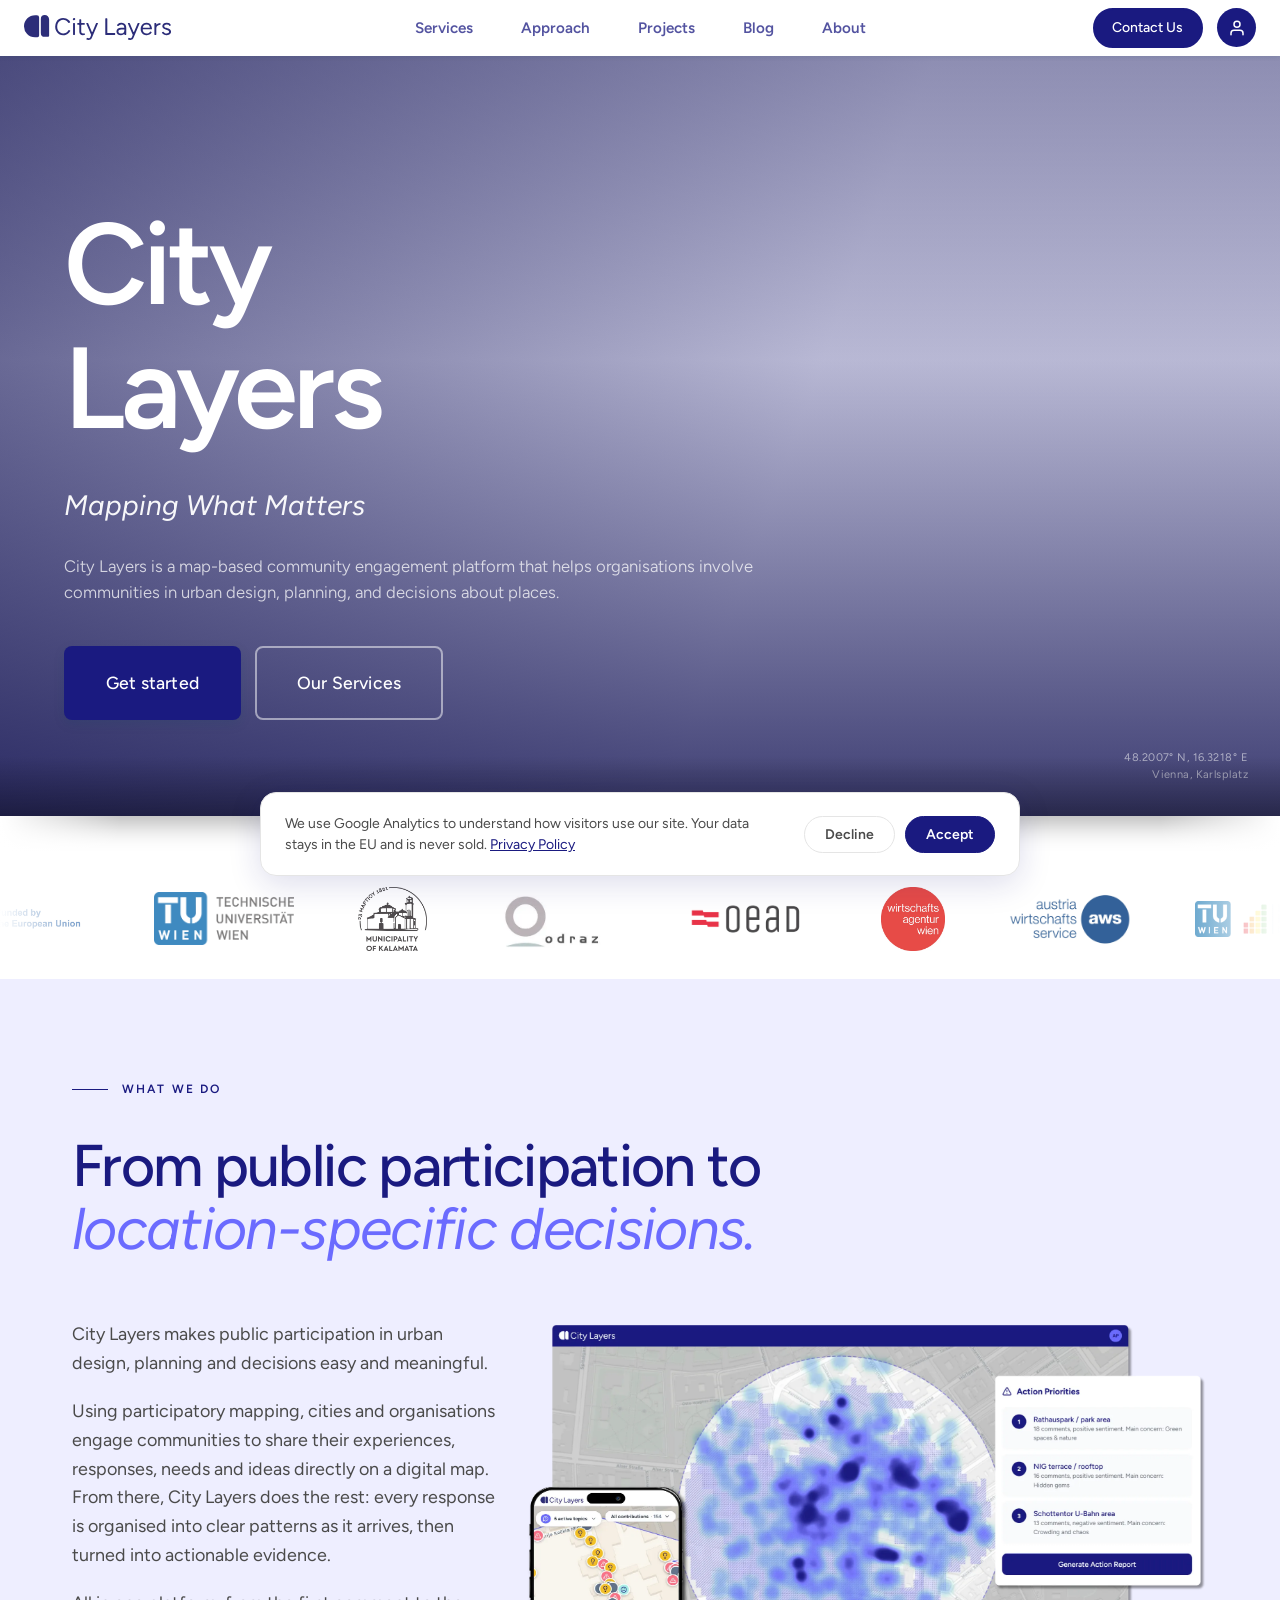
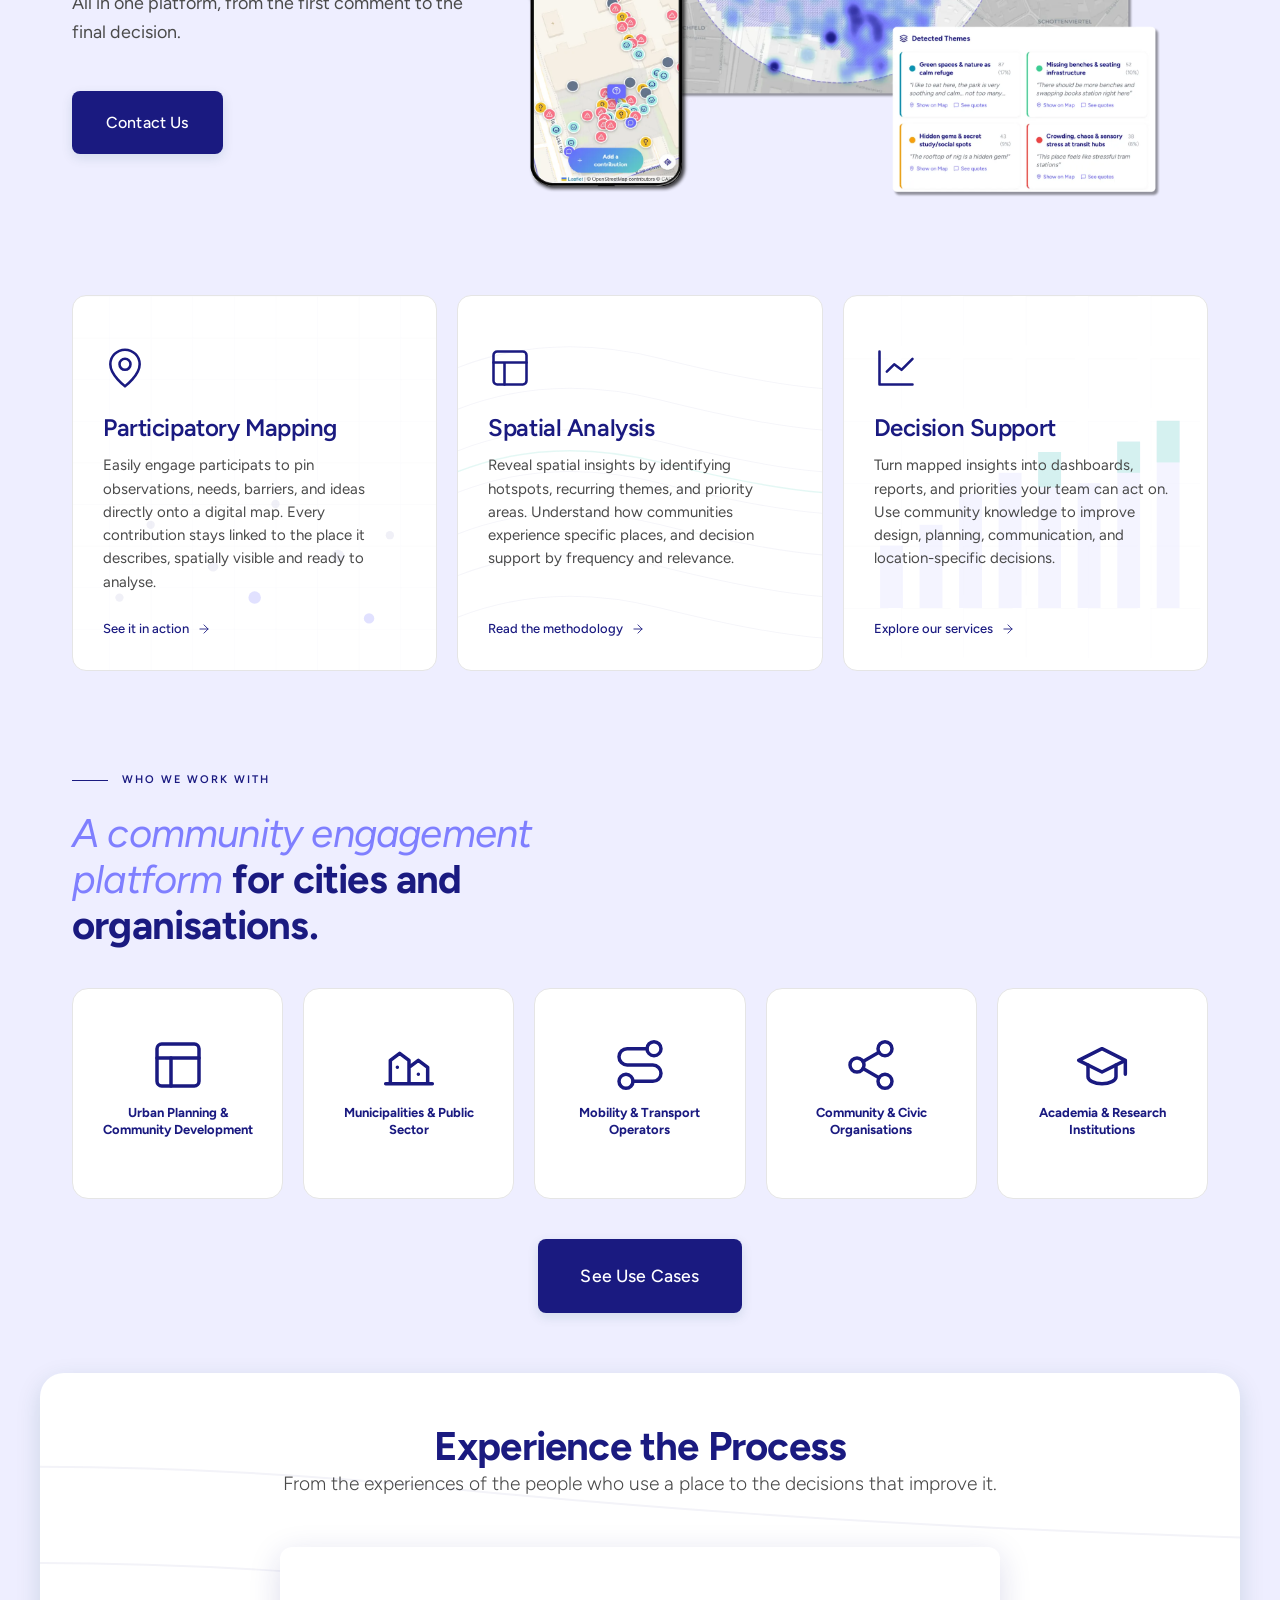
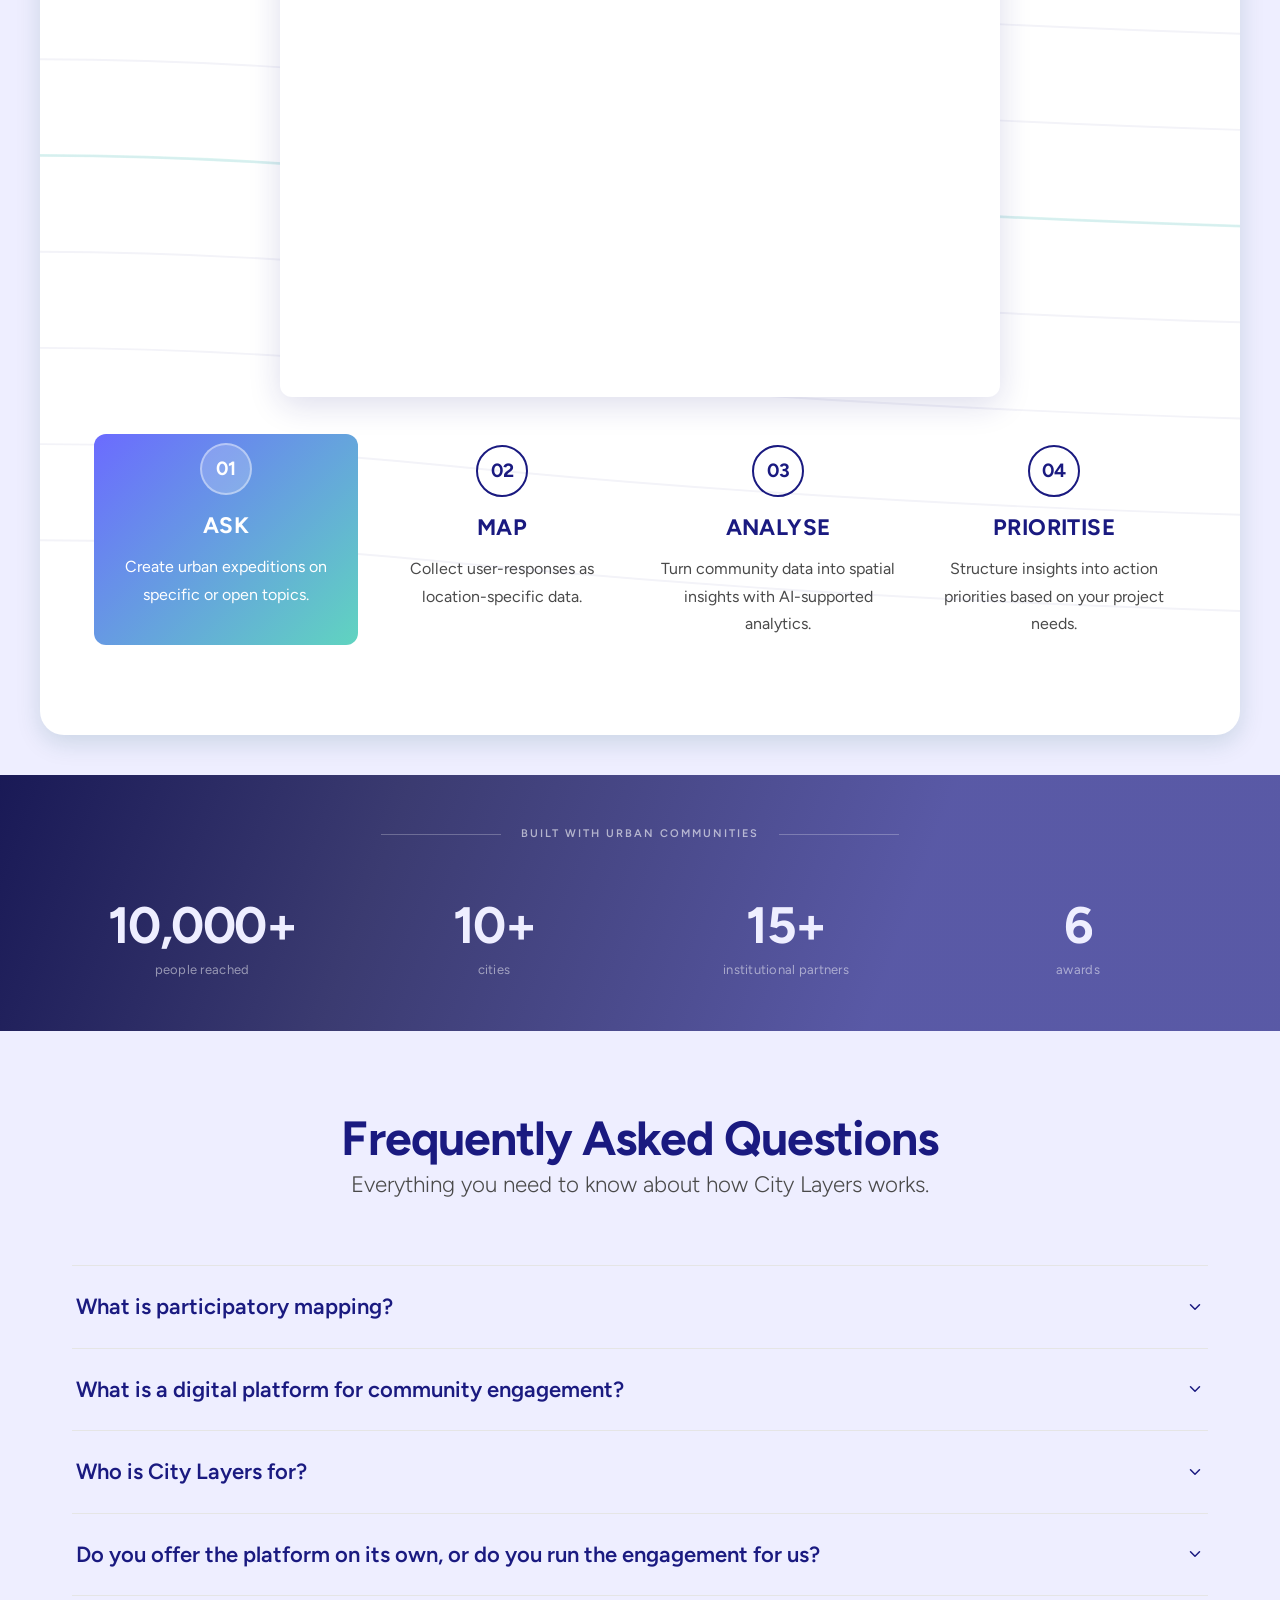
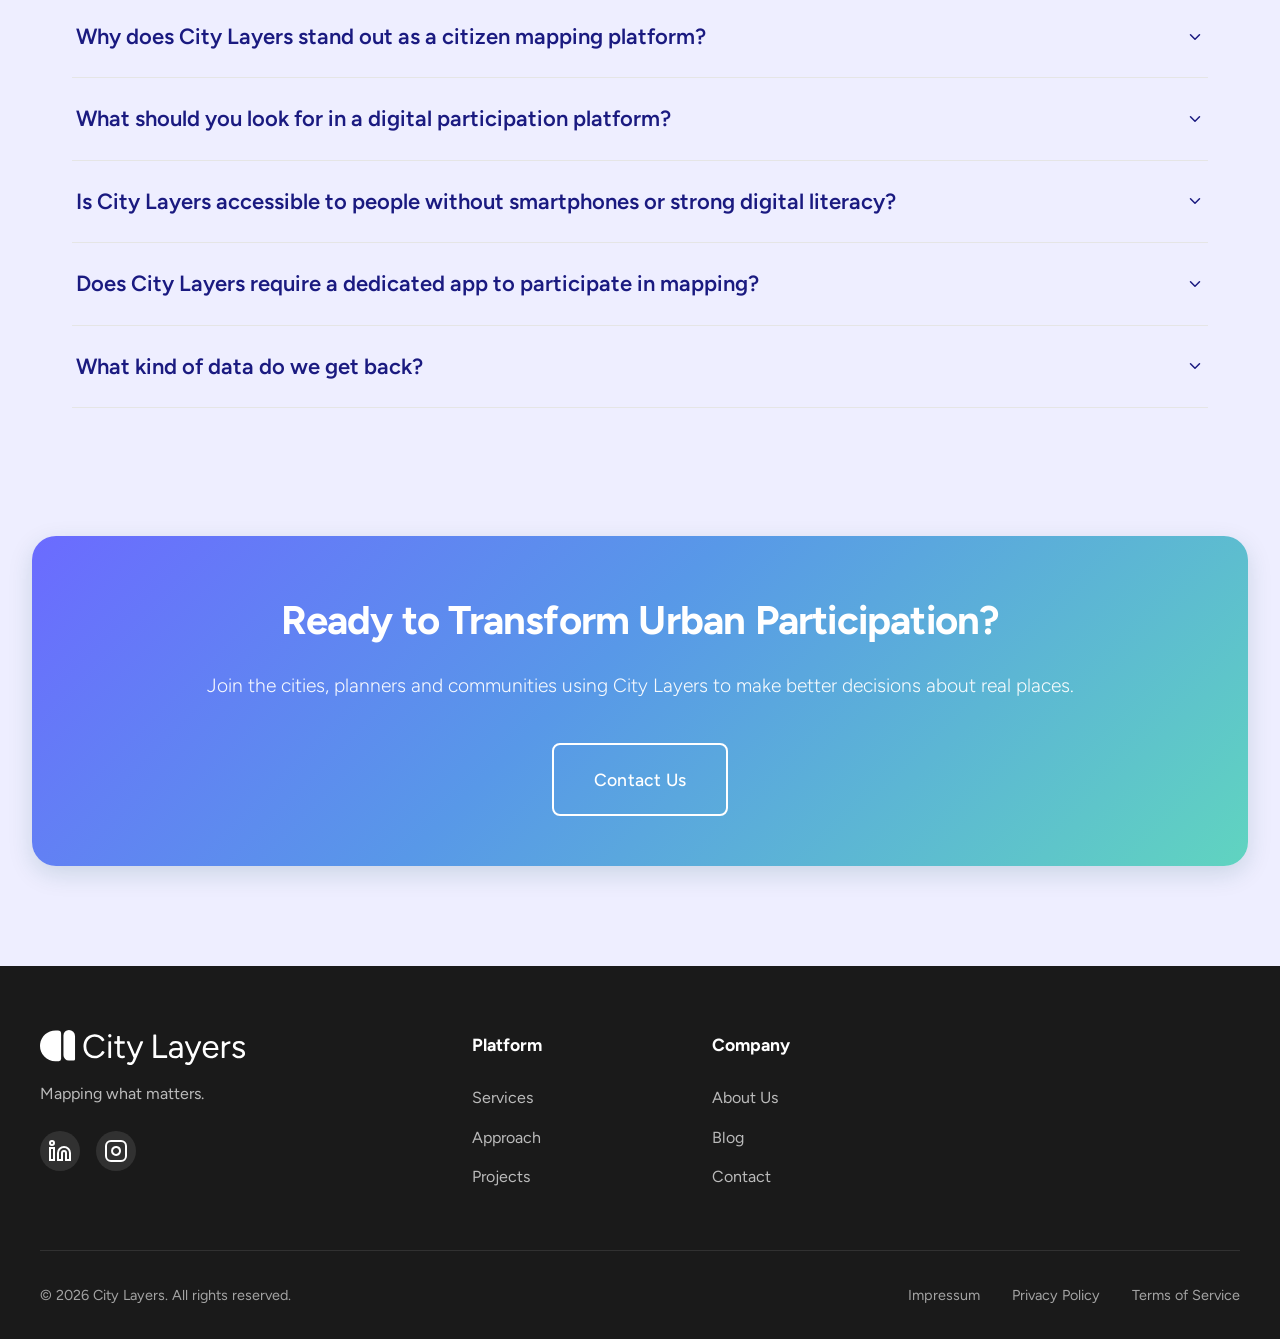
==== commit 2a10dc6f: "testing for webp" ====
--- a/index.html
+++ b/index.html
@@ -89,7 +89,7 @@
             }
         ]
         }
-    </script> <html lang="en" data-astro-cid-sckkx6r4> <head><meta charset="UTF-8"><meta name="viewport" content="width=device-width, initial-scale=1.0"><title>City Layers - Mapping What Matters</title><meta name="description" content="City Layers helps municipalities, planners, and researchers map community knowledge and turn it into spatial evidence for better urban decisions."><link rel="canonical" href="https://citylayers.eu/"><meta property="og:title" content="City Layers - Mapping What Matters"><meta property="og:description" content="City Layers helps municipalities, planners, and researchers map community knowledge and turn it into spatial evidence for better urban decisions."><meta property="og:url" content="https://citylayers.eu/"><meta property="og:type" content="website"><meta property="og:image" content="https://citylayers.eu/Hero-2-colour4.png"><meta name="twitter:card" content="summary_large_image"><meta name="twitter:title" content="City Layers - Mapping What Matters"><meta name="twitter:description" content="City Layers helps municipalities, planners, and researchers map community knowledge and turn it into spatial evidence for better urban decisions."><link rel="stylesheet" href="/styles.css"><link rel="stylesheet" href="/pages.css"><link rel="icon" type="image/svg+xml" href="/logo-mark-white.svg"><!-- Organization schema — paste inside <head> in Layout.astro --><!-- TODO: Update logo URL to GCP-hosted URL after migration (currently placeholder) --><script type="application/ld+json">
+    </script> <html lang="en" data-astro-cid-sckkx6r4> <head><meta charset="UTF-8"><meta name="viewport" content="width=device-width, initial-scale=1.0"><title>City Layers - Mapping What Matters</title><meta name="description" content="City Layers helps municipalities, planners, and researchers map community knowledge and turn it into spatial evidence for better urban decisions."><link rel="canonical" href="https://citylayers.eu/"><meta property="og:title" content="City Layers - Mapping What Matters"><meta property="og:description" content="City Layers helps municipalities, planners, and researchers map community knowledge and turn it into spatial evidence for better urban decisions."><meta property="og:url" content="https://citylayers.eu/"><meta property="og:type" content="website"><meta property="og:image" content="https://citylayers.eu/Hero-2-colour4.webp"><meta name="twitter:card" content="summary_large_image"><meta name="twitter:title" content="City Layers - Mapping What Matters"><meta name="twitter:description" content="City Layers helps municipalities, planners, and researchers map community knowledge and turn it into spatial evidence for better urban decisions."><link rel="stylesheet" href="/styles.css"><link rel="stylesheet" href="/pages.css"><link rel="icon" type="image/svg+xml" href="/logo-mark-purple.svg"><!-- Organization schema — paste inside <head> in Layout.astro --><!-- TODO: Update logo URL to GCP-hosted URL after migration (currently placeholder) --><script type="application/ld+json">
         {
         "@context": "https://schema.org",
         "@type": "Organization",
@@ -119,7 +119,7 @@
 </h1> <p class="hero-tagline" data-astro-cid-j7pv25f6>Mapping What Matters</p> <p class="hero-subtitle" data-astro-cid-j7pv25f6>City Layers is a map-based community engagement platform that helps organisations involve communities in urban design, planning, and decisions about places.</p> <div class="hero-cta" data-astro-cid-j7pv25f6> <a href="/contact" class="btn btn-primary btn-large" data-astro-cid-j7pv25f6>Get started</a> <a href="/services" class="btn btn-outline-light btn-large" data-astro-cid-j7pv25f6>Our Services</a> </div> </div> <div class="hero-meta" data-astro-cid-j7pv25f6>
 48.2007° N, 16.3218° E<br data-astro-cid-j7pv25f6>
 Vienna, Karlsplatz
-</div> </section> <section class="partners" data-astro-cid-j7pv25f6> <div class="partner-eyebrow" data-astro-cid-j7pv25f6> <span data-astro-cid-j7pv25f6>Used in participatory projects with partners across Europe</span> </div> <div class="partners-rail" id="partners-rail" data-astro-cid-j7pv25f6> <img class="partner-logo" src="/media/directus/dfc9af5e-44fe-40d9-9ceb-de7be4818f11.webp" alt="European Union" loading="lazy" data-astro-cid-j7pv25f6><img class="partner-logo" src="/media/directus/a08adad9-6e45-4a72-9ef1-6c7adbe8795a.webp" alt="TU Wien" loading="lazy" data-astro-cid-j7pv25f6><img class="partner-logo" src="/media/directus/552d1226-ed30-4614-a73e-f37e504765a8.webp" alt="Kalamata" loading="lazy" data-astro-cid-j7pv25f6><img class="partner-logo" src="/media/directus/28de897f-6bad-4686-889e-d20634ab3c8f.webp" alt="Falling Walls Foundation" loading="lazy" data-astro-cid-j7pv25f6><img class="partner-logo" src="/media/directus/90512363-fc85-4e92-b9f8-c466623b3714.webp" alt="ODRAZ" loading="lazy" data-astro-cid-j7pv25f6><img class="partner-logo" src="/media/directus/4b8791f5-39c7-4027-acb0-8e2c80e89080.webp" alt="OeAD" loading="lazy" data-astro-cid-j7pv25f6><img class="partner-logo" src="/media/directus/fe5f7106-afa1-45f3-bdbf-493ff0f2897a.webp" alt="Wirtschaftsagentur Wien" loading="lazy" data-astro-cid-j7pv25f6><img class="partner-logo" src="/media/directus/9544200a-1273-48ff-a771-1e94113b419a.webp" alt="Austria Wirtschaftsservice" loading="lazy" data-astro-cid-j7pv25f6><img class="partner-logo" src="/media/directus/503422d2-f812-4efc-955d-8e7aea6a0b4b.webp" alt="Innovation Incubation Center - TU Wien" loading="lazy" data-astro-cid-j7pv25f6><img class="partner-logo" src="/media/directus/582a3b43-7574-44ae-8637-b96ba723b3f2.webp" alt="Oesterreich Forscht" loading="lazy" data-astro-cid-j7pv25f6><img class="partner-logo" src="/media/directus/dfc9af5e-44fe-40d9-9ceb-de7be4818f11.webp" alt="European Union" loading="lazy" data-astro-cid-j7pv25f6><img class="partner-logo" src="/media/directus/a08adad9-6e45-4a72-9ef1-6c7adbe8795a.webp" alt="TU Wien" loading="lazy" data-astro-cid-j7pv25f6><img class="partner-logo" src="/media/directus/552d1226-ed30-4614-a73e-f37e504765a8.webp" alt="Kalamata" loading="lazy" data-astro-cid-j7pv25f6><img class="partner-logo" src="/media/directus/28de897f-6bad-4686-889e-d20634ab3c8f.webp" alt="Falling Walls Foundation" loading="lazy" data-astro-cid-j7pv25f6><img class="partner-logo" src="/media/directus/90512363-fc85-4e92-b9f8-c466623b3714.webp" alt="ODRAZ" loading="lazy" data-astro-cid-j7pv25f6><img class="partner-logo" src="/media/directus/4b8791f5-39c7-4027-acb0-8e2c80e89080.webp" alt="OeAD" loading="lazy" data-astro-cid-j7pv25f6><img class="partner-logo" src="/media/directus/fe5f7106-afa1-45f3-bdbf-493ff0f2897a.webp" alt="Wirtschaftsagentur Wien" loading="lazy" data-astro-cid-j7pv25f6><img class="partner-logo" src="/media/directus/9544200a-1273-48ff-a771-1e94113b419a.webp" alt="Austria Wirtschaftsservice" loading="lazy" data-astro-cid-j7pv25f6><img class="partner-logo" src="/media/directus/503422d2-f812-4efc-955d-8e7aea6a0b4b.webp" alt="Innovation Incubation Center - TU Wien" loading="lazy" data-astro-cid-j7pv25f6><img class="partner-logo" src="/media/directus/582a3b43-7574-44ae-8637-b96ba723b3f2.webp" alt="Oesterreich Forscht" loading="lazy" data-astro-cid-j7pv25f6><img class="partner-logo" src="/media/directus/dfc9af5e-44fe-40d9-9ceb-de7be4818f11.webp" alt="European Union" loading="lazy" data-astro-cid-j7pv25f6><img class="partner-logo" src="/media/directus/a08adad9-6e45-4a72-9ef1-6c7adbe8795a.webp" alt="TU Wien" loading="lazy" data-astro-cid-j7pv25f6><img class="partner-logo" src="/media/directus/552d1226-ed30-4614-a73e-f37e504765a8.webp" alt="Kalamata" loading="lazy" data-astro-cid-j7pv25f6><img class="partner-logo" src="/media/directus/28de897f-6bad-4686-889e-d20634ab3c8f.webp" alt="Falling Walls Foundation" loading="lazy" data-astro-cid-j7pv25f6><img class="partner-logo" src="/media/directus/90512363-fc85-4e92-b9f8-c466623b3714.webp" alt="ODRAZ" loading="lazy" data-astro-cid-j7pv25f6><img class="partner-logo" src="/media/directus/4b8791f5-39c7-4027-acb0-8e2c80e89080.webp" alt="OeAD" loading="lazy" data-astro-cid-j7pv25f6><img class="partner-logo" src="/media/directus/fe5f7106-afa1-45f3-bdbf-493ff0f2897a.webp" alt="Wirtschaftsagentur Wien" loading="lazy" data-astro-cid-j7pv25f6><img class="partner-logo" src="/media/directus/9544200a-1273-48ff-a771-1e94113b419a.webp" alt="Austria Wirtschaftsservice" loading="lazy" data-astro-cid-j7pv25f6><img class="partner-logo" src="/media/directus/503422d2-f812-4efc-955d-8e7aea6a0b4b.webp" alt="Innovation Incubation Center - TU Wien" loading="lazy" data-astro-cid-j7pv25f6><img class="partner-logo" src="/media/directus/582a3b43-7574-44ae-8637-b96ba723b3f2.webp" alt="Oesterreich Forscht" loading="lazy" data-astro-cid-j7pv25f6><img class="partner-logo" src="/media/directus/dfc9af5e-44fe-40d9-9ceb-de7be4818f11.webp" alt="European Union" loading="lazy" data-astro-cid-j7pv25f6><img class="partner-logo" src="/media/directus/a08adad9-6e45-4a72-9ef1-6c7adbe8795a.webp" alt="TU Wien" loading="lazy" data-astro-cid-j7pv25f6><img class="partner-logo" src="/media/directus/552d1226-ed30-4614-a73e-f37e504765a8.webp" alt="Kalamata" loading="lazy" data-astro-cid-j7pv25f6><img class="partner-logo" src="/media/directus/28de897f-6bad-4686-889e-d20634ab3c8f.webp" alt="Falling Walls Foundation" loading="lazy" data-astro-cid-j7pv25f6><img class="partner-logo" src="/media/directus/90512363-fc85-4e92-b9f8-c466623b3714.webp" alt="ODRAZ" loading="lazy" data-astro-cid-j7pv25f6><img class="partner-logo" src="/media/directus/4b8791f5-39c7-4027-acb0-8e2c80e89080.webp" alt="OeAD" loading="lazy" data-astro-cid-j7pv25f6><img class="partner-logo" src="/media/directus/fe5f7106-afa1-45f3-bdbf-493ff0f2897a.webp" alt="Wirtschaftsagentur Wien" loading="lazy" data-astro-cid-j7pv25f6><img class="partner-logo" src="/media/directus/9544200a-1273-48ff-a771-1e94113b419a.webp" alt="Austria Wirtschaftsservice" loading="lazy" data-astro-cid-j7pv25f6><img class="partner-logo" src="/media/directus/503422d2-f812-4efc-955d-8e7aea6a0b4b.webp" alt="Innovation Incubation Center - TU Wien" loading="lazy" data-astro-cid-j7pv25f6><img class="partner-logo" src="/media/directus/582a3b43-7574-44ae-8637-b96ba723b3f2.webp" alt="Oesterreich Forscht" loading="lazy" data-astro-cid-j7pv25f6> </div> </section> <section class="what-we-do" data-astro-cid-j7pv25f6> <div class="container" data-astro-cid-j7pv25f6> <div class="wwd-eyebrow" data-astro-cid-j7pv25f6>What we do</div> <h2 class="wwd-headline" data-astro-cid-j7pv25f6>From public participation to <em data-astro-cid-j7pv25f6>location-specific decisions.</em></h2> <div class="wwd-grid" data-astro-cid-j7pv25f6> <div data-astro-cid-j7pv25f6> <p class="wwd-lede" data-astro-cid-j7pv25f6>City Layers makes public participation in urban design, planning and decisions easy and meaningful. </p> <p class="wwd-lede" data-astro-cid-j7pv25f6>Using participatory mapping, cities and organisations engage communities to share their experiences, responses, needs and ideas directly on a digital map. From there, City Layers does the rest: every response is organised into clear patterns as it arrives, then turned into actionable evidence.</p> <p class="wwd-lede" data-astro-cid-j7pv25f6>All in one platform, from the first comment to the final decision. </p> <a href="/contact" class="btn btn-primary wwd-aside-cta" data-astro-cid-j7pv25f6>Contact Us</a> </div> <aside class="wwd-aside" data-astro-cid-j7pv25f6> <img src="/Hero-2-colour4.png" alt="City Layers platform in use" class="wwd-aside-media" fetchpriority="high" data-astro-cid-j7pv25f6> </aside> </div> <div class="capabilities" data-astro-cid-j7pv25f6> <article class="cap" data-astro-cid-j7pv25f6> <div class="cap-bg" data-astro-cid-j7pv25f6> <svg viewBox="0 0 360 360" preserveAspectRatio="xMidYMid slice" data-astro-cid-j7pv25f6> <defs data-astro-cid-j7pv25f6> <pattern id="cap1-grid" width="40" height="40" patternUnits="userSpaceOnUse" data-astro-cid-j7pv25f6> <path d="M 40 0 L 0 0 0 40" fill="none" stroke="rgba(26,26,128,0.06)" stroke-width="1" data-astro-cid-j7pv25f6></path> </pattern> </defs> <rect width="360" height="360" fill="url(#cap1-grid)" data-astro-cid-j7pv25f6></rect> <g fill="rgba(26,26,128,0.16)" data-astro-cid-j7pv25f6> <circle cx="80" cy="220" r="4" data-astro-cid-j7pv25f6></circle> <circle cx="140" cy="260" r="5" data-astro-cid-j7pv25f6></circle> <circle cx="200" cy="200" r="4" data-astro-cid-j7pv25f6></circle> <circle cx="260" cy="250" r="6" data-astro-cid-j7pv25f6></circle> <circle cx="310" cy="230" r="4" data-astro-cid-j7pv25f6></circle> <circle cx="50" cy="290" r="4" data-astro-cid-j7pv25f6></circle> </g> <g fill="rgba(107,107,255,0.5)" data-astro-cid-j7pv25f6> <circle cx="180" cy="290" r="6" data-astro-cid-j7pv25f6></circle> <circle cx="290" cy="310" r="5" data-astro-cid-j7pv25f6></circle> </g> </svg> </div> <svg class="cap-icon" viewBox="0 0 24 24" fill="none" stroke="currentColor" stroke-width="1.4" stroke-linecap="round" stroke-linejoin="round" data-astro-cid-j7pv25f6> <circle cx="12" cy="10" r="3" data-astro-cid-j7pv25f6></circle> <path d="M12 2a8 8 0 0 0-8 8c0 6 8 12 8 12s8-6 8-12a8 8 0 0 0-8-8z" data-astro-cid-j7pv25f6></path> </svg> <h3 class="cap-title" data-astro-cid-j7pv25f6>Participatory Mapping</h3> <p class="cap-body" data-astro-cid-j7pv25f6>Easily engage participats to pin observations, needs, barriers, and ideas directly onto a digital map. Every contribution stays linked to the place it describes, spatially visible and ready to analyse.</p> <a href="/projects" class="cap-link" data-astro-cid-j7pv25f6>See it in action
+</div> </section> <section class="partners" data-astro-cid-j7pv25f6> <div class="partner-eyebrow" data-astro-cid-j7pv25f6> <span data-astro-cid-j7pv25f6>Trusted by our supporters and collaborators</span> </div> <div class="partners-rail" id="partners-rail" data-astro-cid-j7pv25f6> <img class="partner-logo" src="/media/directus/dfc9af5e-44fe-40d9-9ceb-de7be4818f11.webp" alt="European Union" loading="lazy" data-astro-cid-j7pv25f6><img class="partner-logo" src="/media/directus/a08adad9-6e45-4a72-9ef1-6c7adbe8795a.webp" alt="TU Wien" loading="lazy" data-astro-cid-j7pv25f6><img class="partner-logo" src="/media/directus/552d1226-ed30-4614-a73e-f37e504765a8.webp" alt="Kalamata" loading="lazy" data-astro-cid-j7pv25f6><img class="partner-logo" src="/media/directus/90512363-fc85-4e92-b9f8-c466623b3714.webp" alt="ODRAZ" loading="lazy" data-astro-cid-j7pv25f6><img class="partner-logo" src="/media/directus/4b8791f5-39c7-4027-acb0-8e2c80e89080.webp" alt="OeAD" loading="lazy" data-astro-cid-j7pv25f6><img class="partner-logo" src="/media/directus/fe5f7106-afa1-45f3-bdbf-493ff0f2897a.webp" alt="Wirtschaftsagentur Wien" loading="lazy" data-astro-cid-j7pv25f6><img class="partner-logo" src="/media/directus/9544200a-1273-48ff-a771-1e94113b419a.webp" alt="Austria Wirtschaftsservice" loading="lazy" data-astro-cid-j7pv25f6><img class="partner-logo" src="/media/directus/503422d2-f812-4efc-955d-8e7aea6a0b4b.webp" alt="Innovation Incubation Center - TU Wien" loading="lazy" data-astro-cid-j7pv25f6><img class="partner-logo" src="/media/directus/582a3b43-7574-44ae-8637-b96ba723b3f2.webp" alt="Oesterreich Forscht" loading="lazy" data-astro-cid-j7pv25f6><img class="partner-logo" src="/media/directus/5c4fe2b4-bea3-4a7d-8ecc-77217278733b.webp" alt="Falling Walls Foundation" loading="lazy" data-astro-cid-j7pv25f6><img class="partner-logo" src="/media/directus/6b3ae91e-480b-4ccd-96b7-12fa635f6069.webp" alt="POINT&amp;" loading="lazy" data-astro-cid-j7pv25f6><img class="partner-logo" src="/media/directus/4291aea9-514d-41fb-b7c8-25be1f8039c4.webp" alt="Vienna Geospace Hub" loading="lazy" data-astro-cid-j7pv25f6><img class="partner-logo" src="/media/directus/dfc9af5e-44fe-40d9-9ceb-de7be4818f11.webp" alt="European Union" loading="lazy" data-astro-cid-j7pv25f6><img class="partner-logo" src="/media/directus/a08adad9-6e45-4a72-9ef1-6c7adbe8795a.webp" alt="TU Wien" loading="lazy" data-astro-cid-j7pv25f6><img class="partner-logo" src="/media/directus/552d1226-ed30-4614-a73e-f37e504765a8.webp" alt="Kalamata" loading="lazy" data-astro-cid-j7pv25f6><img class="partner-logo" src="/media/directus/90512363-fc85-4e92-b9f8-c466623b3714.webp" alt="ODRAZ" loading="lazy" data-astro-cid-j7pv25f6><img class="partner-logo" src="/media/directus/4b8791f5-39c7-4027-acb0-8e2c80e89080.webp" alt="OeAD" loading="lazy" data-astro-cid-j7pv25f6><img class="partner-logo" src="/media/directus/fe5f7106-afa1-45f3-bdbf-493ff0f2897a.webp" alt="Wirtschaftsagentur Wien" loading="lazy" data-astro-cid-j7pv25f6><img class="partner-logo" src="/media/directus/9544200a-1273-48ff-a771-1e94113b419a.webp" alt="Austria Wirtschaftsservice" loading="lazy" data-astro-cid-j7pv25f6><img class="partner-logo" src="/media/directus/503422d2-f812-4efc-955d-8e7aea6a0b4b.webp" alt="Innovation Incubation Center - TU Wien" loading="lazy" data-astro-cid-j7pv25f6><img class="partner-logo" src="/media/directus/582a3b43-7574-44ae-8637-b96ba723b3f2.webp" alt="Oesterreich Forscht" loading="lazy" data-astro-cid-j7pv25f6><img class="partner-logo" src="/media/directus/5c4fe2b4-bea3-4a7d-8ecc-77217278733b.webp" alt="Falling Walls Foundation" loading="lazy" data-astro-cid-j7pv25f6><img class="partner-logo" src="/media/directus/6b3ae91e-480b-4ccd-96b7-12fa635f6069.webp" alt="POINT&amp;" loading="lazy" data-astro-cid-j7pv25f6><img class="partner-logo" src="/media/directus/4291aea9-514d-41fb-b7c8-25be1f8039c4.webp" alt="Vienna Geospace Hub" loading="lazy" data-astro-cid-j7pv25f6><img class="partner-logo" src="/media/directus/dfc9af5e-44fe-40d9-9ceb-de7be4818f11.webp" alt="European Union" loading="lazy" data-astro-cid-j7pv25f6><img class="partner-logo" src="/media/directus/a08adad9-6e45-4a72-9ef1-6c7adbe8795a.webp" alt="TU Wien" loading="lazy" data-astro-cid-j7pv25f6><img class="partner-logo" src="/media/directus/552d1226-ed30-4614-a73e-f37e504765a8.webp" alt="Kalamata" loading="lazy" data-astro-cid-j7pv25f6><img class="partner-logo" src="/media/directus/90512363-fc85-4e92-b9f8-c466623b3714.webp" alt="ODRAZ" loading="lazy" data-astro-cid-j7pv25f6><img class="partner-logo" src="/media/directus/4b8791f5-39c7-4027-acb0-8e2c80e89080.webp" alt="OeAD" loading="lazy" data-astro-cid-j7pv25f6><img class="partner-logo" src="/media/directus/fe5f7106-afa1-45f3-bdbf-493ff0f2897a.webp" alt="Wirtschaftsagentur Wien" loading="lazy" data-astro-cid-j7pv25f6><img class="partner-logo" src="/media/directus/9544200a-1273-48ff-a771-1e94113b419a.webp" alt="Austria Wirtschaftsservice" loading="lazy" data-astro-cid-j7pv25f6><img class="partner-logo" src="/media/directus/503422d2-f812-4efc-955d-8e7aea6a0b4b.webp" alt="Innovation Incubation Center - TU Wien" loading="lazy" data-astro-cid-j7pv25f6><img class="partner-logo" src="/media/directus/582a3b43-7574-44ae-8637-b96ba723b3f2.webp" alt="Oesterreich Forscht" loading="lazy" data-astro-cid-j7pv25f6><img class="partner-logo" src="/media/directus/5c4fe2b4-bea3-4a7d-8ecc-77217278733b.webp" alt="Falling Walls Foundation" loading="lazy" data-astro-cid-j7pv25f6><img class="partner-logo" src="/media/directus/6b3ae91e-480b-4ccd-96b7-12fa635f6069.webp" alt="POINT&amp;" loading="lazy" data-astro-cid-j7pv25f6><img class="partner-logo" src="/media/directus/4291aea9-514d-41fb-b7c8-25be1f8039c4.webp" alt="Vienna Geospace Hub" loading="lazy" data-astro-cid-j7pv25f6><img class="partner-logo" src="/media/directus/dfc9af5e-44fe-40d9-9ceb-de7be4818f11.webp" alt="European Union" loading="lazy" data-astro-cid-j7pv25f6><img class="partner-logo" src="/media/directus/a08adad9-6e45-4a72-9ef1-6c7adbe8795a.webp" alt="TU Wien" loading="lazy" data-astro-cid-j7pv25f6><img class="partner-logo" src="/media/directus/552d1226-ed30-4614-a73e-f37e504765a8.webp" alt="Kalamata" loading="lazy" data-astro-cid-j7pv25f6><img class="partner-logo" src="/media/directus/90512363-fc85-4e92-b9f8-c466623b3714.webp" alt="ODRAZ" loading="lazy" data-astro-cid-j7pv25f6><img class="partner-logo" src="/media/directus/4b8791f5-39c7-4027-acb0-8e2c80e89080.webp" alt="OeAD" loading="lazy" data-astro-cid-j7pv25f6><img class="partner-logo" src="/media/directus/fe5f7106-afa1-45f3-bdbf-493ff0f2897a.webp" alt="Wirtschaftsagentur Wien" loading="lazy" data-astro-cid-j7pv25f6><img class="partner-logo" src="/media/directus/9544200a-1273-48ff-a771-1e94113b419a.webp" alt="Austria Wirtschaftsservice" loading="lazy" data-astro-cid-j7pv25f6><img class="partner-logo" src="/media/directus/503422d2-f812-4efc-955d-8e7aea6a0b4b.webp" alt="Innovation Incubation Center - TU Wien" loading="lazy" data-astro-cid-j7pv25f6><img class="partner-logo" src="/media/directus/582a3b43-7574-44ae-8637-b96ba723b3f2.webp" alt="Oesterreich Forscht" loading="lazy" data-astro-cid-j7pv25f6><img class="partner-logo" src="/media/directus/5c4fe2b4-bea3-4a7d-8ecc-77217278733b.webp" alt="Falling Walls Foundation" loading="lazy" data-astro-cid-j7pv25f6><img class="partner-logo" src="/media/directus/6b3ae91e-480b-4ccd-96b7-12fa635f6069.webp" alt="POINT&amp;" loading="lazy" data-astro-cid-j7pv25f6><img class="partner-logo" src="/media/directus/4291aea9-514d-41fb-b7c8-25be1f8039c4.webp" alt="Vienna Geospace Hub" loading="lazy" data-astro-cid-j7pv25f6> </div> </section> <section class="what-we-do" data-astro-cid-j7pv25f6> <div class="container" data-astro-cid-j7pv25f6> <div class="wwd-eyebrow" data-astro-cid-j7pv25f6>What we do</div> <h2 class="wwd-headline" data-astro-cid-j7pv25f6>From public participation to <em data-astro-cid-j7pv25f6>location-specific decisions.</em></h2> <div class="wwd-grid" data-astro-cid-j7pv25f6> <div data-astro-cid-j7pv25f6> <p class="wwd-lede" data-astro-cid-j7pv25f6>City Layers makes public participation in urban design, planning and decisions easy and meaningful. </p> <p class="wwd-lede" data-astro-cid-j7pv25f6>Using participatory mapping, cities and organisations engage communities to share their experiences, responses, needs and ideas directly on a digital map. From there, City Layers does the rest: every response is organised into clear patterns as it arrives, then turned into actionable evidence.</p> <p class="wwd-lede" data-astro-cid-j7pv25f6>All in one platform, from the first comment to the final decision. </p> <a href="/contact" class="btn btn-primary wwd-aside-cta" data-astro-cid-j7pv25f6>Contact Us</a> </div> <aside class="wwd-aside" data-astro-cid-j7pv25f6> <img src="/Hero-2-colour4.webp" alt="City Layers platform in use" class="wwd-aside-media" fetchpriority="high" data-astro-cid-j7pv25f6> </aside> </div> <div class="capabilities" data-astro-cid-j7pv25f6> <article class="cap" data-astro-cid-j7pv25f6> <div class="cap-bg" data-astro-cid-j7pv25f6> <svg viewBox="0 0 360 360" preserveAspectRatio="xMidYMid slice" data-astro-cid-j7pv25f6> <defs data-astro-cid-j7pv25f6> <pattern id="cap1-grid" width="40" height="40" patternUnits="userSpaceOnUse" data-astro-cid-j7pv25f6> <path d="M 40 0 L 0 0 0 40" fill="none" stroke="rgba(26,26,128,0.06)" stroke-width="1" data-astro-cid-j7pv25f6></path> </pattern> </defs> <rect width="360" height="360" fill="url(#cap1-grid)" data-astro-cid-j7pv25f6></rect> <g fill="rgba(26,26,128,0.16)" data-astro-cid-j7pv25f6> <circle cx="80" cy="220" r="4" data-astro-cid-j7pv25f6></circle> <circle cx="140" cy="260" r="5" data-astro-cid-j7pv25f6></circle> <circle cx="200" cy="200" r="4" data-astro-cid-j7pv25f6></circle> <circle cx="260" cy="250" r="6" data-astro-cid-j7pv25f6></circle> <circle cx="310" cy="230" r="4" data-astro-cid-j7pv25f6></circle> <circle cx="50" cy="290" r="4" data-astro-cid-j7pv25f6></circle> </g> <g fill="rgba(107,107,255,0.5)" data-astro-cid-j7pv25f6> <circle cx="180" cy="290" r="6" data-astro-cid-j7pv25f6></circle> <circle cx="290" cy="310" r="5" data-astro-cid-j7pv25f6></circle> </g> </svg> </div> <svg class="cap-icon" viewBox="0 0 24 24" fill="none" stroke="currentColor" stroke-width="1.4" stroke-linecap="round" stroke-linejoin="round" data-astro-cid-j7pv25f6> <circle cx="12" cy="10" r="3" data-astro-cid-j7pv25f6></circle> <path d="M12 2a8 8 0 0 0-8 8c0 6 8 12 8 12s8-6 8-12a8 8 0 0 0-8-8z" data-astro-cid-j7pv25f6></path> </svg> <h3 class="cap-title" data-astro-cid-j7pv25f6>Participatory Mapping</h3> <p class="cap-body" data-astro-cid-j7pv25f6>Easily engage participats to pin observations, needs, barriers, and ideas directly onto a digital map. Every contribution stays linked to the place it describes, spatially visible and ready to analyse.</p> <a href="/projects" class="cap-link" data-astro-cid-j7pv25f6>See it in action
 <svg viewBox="0 0 24 24" fill="none" stroke="currentColor" stroke-width="1.5" stroke-linecap="round" stroke-linejoin="round" data-astro-cid-j7pv25f6><line x1="5" y1="12" x2="19" y2="12" data-astro-cid-j7pv25f6></line><polyline points="12 5 19 12 12 19" data-astro-cid-j7pv25f6></polyline></svg> </a> </article> <article class="cap" data-astro-cid-j7pv25f6> <div class="cap-bg" data-astro-cid-j7pv25f6> <svg viewBox="0 0 360 360" preserveAspectRatio="xMidYMid slice" data-astro-cid-j7pv25f6> <g fill="none" stroke="rgba(26,26,128,0.10)" stroke-width="1" data-astro-cid-j7pv25f6> <path d="M -20 80 Q 80 30 200 60 T 380 90" data-astro-cid-j7pv25f6></path> <path d="M -20 120 Q 80 70 200 100 T 380 130" data-astro-cid-j7pv25f6></path> <path d="M -20 160 Q 80 110 200 140 T 380 170" data-astro-cid-j7pv25f6></path> <path d="M -20 200 Q 80 150 200 180 T 380 210" data-astro-cid-j7pv25f6></path> <path d="M -20 240 Q 80 190 200 220 T 380 250" data-astro-cid-j7pv25f6></path> <path d="M -20 280 Q 80 230 200 260 T 380 290" data-astro-cid-j7pv25f6></path> <path d="M -20 320 Q 80 270 200 300 T 380 330" data-astro-cid-j7pv25f6></path> </g> <g fill="none" stroke="rgba(96,212,192,0.42)" stroke-width="1.4" data-astro-cid-j7pv25f6> <path d="M -20 180 Q 80 130 200 160 T 380 190" data-astro-cid-j7pv25f6></path> </g> </svg> </div> <svg class="cap-icon" viewBox="0 0 24 24" fill="none" stroke="currentColor" stroke-width="1.4" stroke-linecap="round" stroke-linejoin="round" data-astro-cid-j7pv25f6> <rect x="3" y="3" width="18" height="18" rx="2" data-astro-cid-j7pv25f6></rect> <path d="M3 9h18M9 21V9" data-astro-cid-j7pv25f6></path> </svg> <h3 class="cap-title" data-astro-cid-j7pv25f6>Spatial Analysis</h3> <p class="cap-body" data-astro-cid-j7pv25f6>Reveal spatial insights by identifying hotspots, recurring themes, and priority areas. Understand how communities experience specific places, and decision support by frequency and relevance.</p> <a href="/approach" class="cap-link" data-astro-cid-j7pv25f6>Read the methodology
 <svg viewBox="0 0 24 24" fill="none" stroke="currentColor" stroke-width="1.5" stroke-linecap="round" stroke-linejoin="round" data-astro-cid-j7pv25f6><line x1="5" y1="12" x2="19" y2="12" data-astro-cid-j7pv25f6></line><polyline points="12 5 19 12 12 19" data-astro-cid-j7pv25f6></polyline></svg> </a> </article> <article class="cap" data-astro-cid-j7pv25f6> <div class="cap-bg" data-astro-cid-j7pv25f6> <svg viewBox="0 0 360 360" preserveAspectRatio="xMidYMid slice" data-astro-cid-j7pv25f6> <defs data-astro-cid-j7pv25f6> <pattern id="cap3-grid" width="60" height="60" patternUnits="userSpaceOnUse" data-astro-cid-j7pv25f6> <path d="M 48 0 L 0 0 0 48" fill="none" stroke="rgba(26,26,128,0.06)" stroke-width="1" data-astro-cid-j7pv25f6></path> </pattern> </defs> <rect width="360" height="360" fill="url(#cap3-grid)" data-astro-cid-j7pv25f6></rect> <g fill="rgba(107,107,255,0.18)" data-astro-cid-j7pv25f6> <rect x="40" y="240" width="22" height="60" data-astro-cid-j7pv25f6></rect> <rect x="78" y="220" width="22" height="80" data-astro-cid-j7pv25f6></rect> <rect x="116" y="190" width="22" height="110" data-astro-cid-j7pv25f6></rect> <rect x="154" y="170" width="22" height="130" data-astro-cid-j7pv25f6></rect> <rect x="192" y="150" width="22" height="150" data-astro-cid-j7pv25f6></rect> <rect x="230" y="180" width="22" height="120" data-astro-cid-j7pv25f6></rect> <rect x="268" y="140" width="22" height="160" data-astro-cid-j7pv25f6></rect> <rect x="306" y="120" width="22" height="180" data-astro-cid-j7pv25f6></rect> </g> <g fill="rgba(96,212,192,0.6)" data-astro-cid-j7pv25f6> <rect x="306" y="120" width="22" height="40" data-astro-cid-j7pv25f6></rect> <rect x="268" y="140" width="22" height="30" data-astro-cid-j7pv25f6></rect> <rect x="192" y="150" width="22" height="34" data-astro-cid-j7pv25f6></rect> </g> </svg> </div> <svg class="cap-icon" viewBox="0 0 24 24" fill="none" stroke="currentColor" stroke-width="1.4" stroke-linecap="round" stroke-linejoin="round" data-astro-cid-j7pv25f6> <path d="M3 3v18h18" data-astro-cid-j7pv25f6></path> <polyline points="7 14 11 10 15 13 21 7" data-astro-cid-j7pv25f6></polyline> </svg> <h3 class="cap-title" data-astro-cid-j7pv25f6>Decision Support</h3> <p class="cap-body" data-astro-cid-j7pv25f6>Turn mapped insights into dashboards, reports, and priorities your team can act on. Use community knowledge to improve design, planning, communication, and location-specific decisions.</p> <a href="/services" class="cap-link" data-astro-cid-j7pv25f6>Explore our services
 <svg viewBox="0 0 24 24" fill="none" stroke="currentColor" stroke-width="1.5" stroke-linecap="round" stroke-linejoin="round" data-astro-cid-j7pv25f6><line x1="5" y1="12" x2="19" y2="12" data-astro-cid-j7pv25f6></line><polyline points="12 5 19 12 12 19" data-astro-cid-j7pv25f6></polyline></svg> </a> </article> </div> </div> </section>  <section class="who-compact-section" data-astro-cid-j7pv25f6> <div class="container" data-astro-cid-j7pv25f6> <div class="who-compact-header" data-astro-cid-j7pv25f6> <span class="svc-eyebrow" data-astro-cid-j7pv25f6>Who We Work With</span> <h2 class="section-title" data-astro-cid-j7pv25f6><em data-astro-cid-j7pv25f6>A community engagement platform</em> for cities and organisations.</h2> </div> <div class="who-compact-grid" data-astro-cid-j7pv25f6> <div class="who-compact-box" data-astro-cid-j7pv25f6> <div class="wcb-main" data-astro-cid-j7pv25f6> <svg viewBox="0 0 24 24" fill="none" stroke="var(--primary-color)" stroke-width="1.5" stroke-linecap="round" stroke-linejoin="round" data-astro-cid-j7pv25f6><rect x="3" y="3" width="18" height="18" rx="2" data-astro-cid-j7pv25f6></rect><path d="M3 9h18" data-astro-cid-j7pv25f6></path><path d="M9 21V9" data-astro-cid-j7pv25f6></path></svg> <span data-astro-cid-j7pv25f6>Urban Planning & Community Development</span> </div> <div class="wcb-keywords" data-astro-cid-j7pv25f6> <span class="wcb-pill" data-astro-cid-j7pv25f6>Land Use Planning</span> <span class="wcb-pill" data-astro-cid-j7pv25f6>Place-based Design</span> <span class="wcb-pill" data-astro-cid-j7pv25f6>Masterplanning</span> </div> </div> <div class="who-compact-box" data-astro-cid-j7pv25f6> <div class="wcb-main" data-astro-cid-j7pv25f6> <svg viewBox="0 0 24 24" fill="none" stroke="var(--primary-color)" stroke-width="1.5" stroke-linecap="round" stroke-linejoin="round" data-astro-cid-j7pv25f6><g transform="scale(1.3) translate(-1.7, -1.7)" data-astro-cid-j7pv25f6></g><path d="M2 20h20M4 20V10l4-3 4 3v10M12 20v-7l4-3 4 3v7M7 13h.01M16 16h.01" data-astro-cid-j7pv25f6></path></svg> <span data-astro-cid-j7pv25f6>Municipalities & Public Sector</span> </div> <div class="wcb-keywords" data-astro-cid-j7pv25f6> <span class="wcb-pill" data-astro-cid-j7pv25f6>Public Participation</span> <span class="wcb-pill" data-astro-cid-j7pv25f6>District Planning</span> <span class="wcb-pill" data-astro-cid-j7pv25f6>Urban Strategy</span> </div> </div> <div class="who-compact-box" data-astro-cid-j7pv25f6> <div class="wcb-main" data-astro-cid-j7pv25f6> <svg viewBox="0 0 24 24" fill="none" stroke="var(--primary-color)" stroke-width="1.5" stroke-linecap="round" stroke-linejoin="round" data-astro-cid-j7pv25f6><circle cx="6" cy="19" r="3" data-astro-cid-j7pv25f6></circle><path d="M9 19h8.5a3.5 3.5 0 0 0 0-7h-11a3.5 3.5 0 0 1 0-7H15" data-astro-cid-j7pv25f6></path><circle cx="18" cy="5" r="3" data-astro-cid-j7pv25f6></circle></svg> <span data-astro-cid-j7pv25f6>Mobility & Transport Operators</span> </div> <div class="wcb-keywords" data-astro-cid-j7pv25f6> <span class="wcb-pill" data-astro-cid-j7pv25f6>Street Redesign</span> <span class="wcb-pill" data-astro-cid-j7pv25f6>Spatial Planning</span> <span class="wcb-pill" data-astro-cid-j7pv25f6>Public Space Design</span> </div> </div> <div class="who-compact-box" data-astro-cid-j7pv25f6> <div class="wcb-main" data-astro-cid-j7pv25f6> <svg viewBox="0 0 24 24" fill="none" stroke="var(--primary-color)" stroke-width="1.5" stroke-linecap="round" stroke-linejoin="round" data-astro-cid-j7pv25f6><circle cx="18" cy="5" r="3" data-astro-cid-j7pv25f6></circle><circle cx="6" cy="12" r="3" data-astro-cid-j7pv25f6></circle><circle cx="18" cy="19" r="3" data-astro-cid-j7pv25f6></circle><line x1="8.59" y1="13.51" x2="15.42" y2="17.49" data-astro-cid-j7pv25f6></line><line x1="15.41" y1="6.51" x2="8.59" y2="10.49" data-astro-cid-j7pv25f6></line></svg> <span data-astro-cid-j7pv25f6>Community & Civic Organisations</span> </div> <div class="wcb-keywords" data-astro-cid-j7pv25f6> <span class="wcb-pill" data-astro-cid-j7pv25f6>Neighbourhood Management</span> <span class="wcb-pill" data-astro-cid-j7pv25f6>Community-led Planning</span> <span class="wcb-pill" data-astro-cid-j7pv25f6>Community Development</span> </div> </div> <div class="who-compact-box" data-astro-cid-j7pv25f6> <div class="wcb-main" data-astro-cid-j7pv25f6> <svg viewBox="0 0 24 24" fill="none" stroke="var(--primary-color)" stroke-width="1.5" stroke-linecap="round" stroke-linejoin="round" data-astro-cid-j7pv25f6><path d="M22 10v6M2 10l10-5 10 5-10 5z" data-astro-cid-j7pv25f6></path><path d="M6 12v5c0 1.657 2.686 3 6 3s6-1.343 6-3v-5" data-astro-cid-j7pv25f6></path></svg> <span data-astro-cid-j7pv25f6>Academia & Research Institutions</span> </div> <div class="wcb-keywords" data-astro-cid-j7pv25f6> <span class="wcb-pill" data-astro-cid-j7pv25f6>Urban Studies</span> <span class="wcb-pill" data-astro-cid-j7pv25f6>Mobility Research</span> <span class="wcb-pill" data-astro-cid-j7pv25f6>Citizen Science</span> </div> </div> </div> <div class="who-compact-cta" data-astro-cid-j7pv25f6> <a href="/services#use-cases" class="btn btn-primary btn-large" data-astro-cid-j7pv25f6>See Use Cases</a> </div> </div> </section>  <section class="demo-section" style="position: relative; overflow: hidden;" data-astro-cid-j7pv25f6> <svg style="position: absolute; inset: 0; width: 100%; height: 100%; pointer-events: none; opacity: 0.5;" viewBox="0 0 1200 500" preserveAspectRatio="xMidYMid slice" data-astro-cid-j7pv25f6> <g fill="none" stroke="rgba(26,26,128,0.10)" stroke-width="1" data-astro-cid-j7pv25f6> <path d="M -20 80 Q 200 30 500 60 T 1220 90" data-astro-cid-j7pv25f6></path> <path d="M -20 130 Q 200 80 500 110 T 1220 140" data-astro-cid-j7pv25f6></path> <path d="M -20 180 Q 200 130 500 160 T 1220 190" data-astro-cid-j7pv25f6></path> <path d="M -20 230 Q 200 180 500 210 T 1220 240" data-astro-cid-j7pv25f6></path> <path d="M -20 280 Q 200 230 500 260 T 1220 290" data-astro-cid-j7pv25f6></path> <path d="M -20 330 Q 200 280 500 310 T 1220 340" data-astro-cid-j7pv25f6></path> <path d="M -20 380 Q 200 330 500 360 T 1220 390" data-astro-cid-j7pv25f6></path> <path d="M -20 430 Q 200 380 500 410 T 1220 440" data-astro-cid-j7pv25f6></path> </g> <g fill="none" stroke="rgba(96,212,192,0.42)" stroke-width="1.4" data-astro-cid-j7pv25f6> <path d="M -20 230 Q 200 180 500 210 T 1220 240" data-astro-cid-j7pv25f6></path> </g> </svg> <div class="container" data-astro-cid-j7pv25f6> <div style="text-align: center; margin-bottom: 3rem;" data-astro-cid-j7pv25f6> <h2 class="section-title" data-astro-cid-j7pv25f6>Experience the Process</h2> <p class="section-description" data-astro-cid-j7pv25f6>From the experiences of the people who use a place to the decisions that improve it.</p> </div> <!-- Video --> <div class="demo-video-wrap" id="demo-video-wrap" data-astro-cid-j7pv25f6> <video id="demo-video" class="demo-video" data-src="/media/index/city-layers-demo.mp4" muted loop playsinline preload="none" data-astro-cid-j7pv25f6></video> <div class="demo-video-overlay" id="demo-video-overlay" data-astro-cid-j7pv25f6> <button class="demo-play-btn" id="demo-play-btn" aria-label="Play" data-astro-cid-j7pv25f6> <svg viewBox="0 0 24 24" fill="currentColor" data-astro-cid-j7pv25f6><polygon points="5 3 19 12 5 21 5 3" data-astro-cid-j7pv25f6></polygon></svg> </button> </div> </div> <!-- Steps and Video Timestamp --> <div class="demo-steps" id="demo-steps" data-astro-cid-j7pv25f6> <div class="demo-step" data-start="0" data-end="21" data-astro-cid-j7pv25f6> <div class="demo-step-circle" data-astro-cid-j7pv25f6>01</div> <div class="demo-step-title" data-astro-cid-j7pv25f6> <h3 data-astro-cid-j7pv25f6>Ask</h3> </div> <p data-astro-cid-j7pv25f6>Create urban expeditions on specific or open topics.</p> </div> <div class="demo-step" data-start="21" data-end="46" data-astro-cid-j7pv25f6> <div class="demo-step-circle" data-astro-cid-j7pv25f6>02</div> <div class="demo-step-title" data-astro-cid-j7pv25f6> <h3 data-astro-cid-j7pv25f6>Map</h3> </div> <p data-astro-cid-j7pv25f6>Collect user-responses as location-specific data.</p> </div> <div class="demo-step" data-start="46" data-end="71" data-astro-cid-j7pv25f6> <div class="demo-step-circle" data-astro-cid-j7pv25f6>03</div> <div class="demo-step-title" data-astro-cid-j7pv25f6> <h3 data-astro-cid-j7pv25f6>Analyse</h3> </div> <p data-astro-cid-j7pv25f6>Turn community data into spatial insights with AI-supported analytics.</p> </div> <div class="demo-step" data-start="71" data-end="100" data-astro-cid-j7pv25f6> <div class="demo-step-circle" data-astro-cid-j7pv25f6>04</div> <div class="demo-step-title" data-astro-cid-j7pv25f6> <h3 data-astro-cid-j7pv25f6>Prioritise</h3> </div> <p data-astro-cid-j7pv25f6>Structure insights into action priorities based on your project needs.</p> </div> </div> </div> </section>  <section class="stats-band" data-astro-cid-j7pv25f6> <div class="container" data-astro-cid-j7pv25f6> <div class="stats-eyebrow" data-astro-cid-j7pv25f6> <span class="stats-eyebrow-line" data-astro-cid-j7pv25f6></span> <span class="stats-eyebrow-text" data-astro-cid-j7pv25f6>Built with urban communities</span> <span class="stats-eyebrow-line" data-astro-cid-j7pv25f6></span> </div> <div class="stats-row" data-astro-cid-j7pv25f6> <div class="stat-block" data-astro-cid-j7pv25f6> <span class="stat-number" data-astro-cid-j7pv25f6>10,000+</span> <span class="stat-label" data-astro-cid-j7pv25f6>people reached</span> </div> <div class="stat-block" data-astro-cid-j7pv25f6> <span class="stat-number" data-astro-cid-j7pv25f6>10+</span> <span class="stat-label" data-astro-cid-j7pv25f6>cities</span> </div> <div class="stat-block" data-astro-cid-j7pv25f6> <span class="stat-number" data-astro-cid-j7pv25f6>15+</span> <span class="stat-label" data-astro-cid-j7pv25f6>institutional partners</span> </div> <div class="stat-block" data-astro-cid-j7pv25f6> <span class="stat-number" data-astro-cid-j7pv25f6>6</span> <span class="stat-label" data-astro-cid-j7pv25f6>awards</span> </div> </div> </div> </section>  <section class="faq-section" data-astro-cid-j7pv25f6> <div class="container" data-astro-cid-j7pv25f6> <div class="section-header" data-astro-cid-j7pv25f6> <h2 class="section-title" data-astro-cid-j7pv25f6>Frequently Asked Questions</h2> <p class="section-description" data-astro-cid-j7pv25f6>Everything you need to know about how City Layers works.</p> </div> <div class="faq-list" data-astro-cid-j7pv25f6> <details class="faq-item" data-astro-cid-j7pv25f6> <summary data-astro-cid-j7pv25f6>
@@ -140,7 +140,7 @@
 Does City Layers require a dedicated app to participate in mapping?
 <svg viewBox="0 0 24 24" fill="none" stroke="currentColor" stroke-width="2" stroke-linecap="round" stroke-linejoin="round" data-astro-cid-j7pv25f6><polyline points="6 9 12 15 18 9" data-astro-cid-j7pv25f6></polyline></svg> </summary> <p data-astro-cid-j7pv25f6>No. Through our co-development process, we found that requiring people to download and install a dedicated app is a real barrier to participation. Instead, we use web-based tools, so anyone can access the interface through a browser on whatever device they already have — phone, tablet, or computer.</p> </details> <details class="faq-item" data-astro-cid-j7pv25f6> <summary data-astro-cid-j7pv25f6>
 What kind of data do we get back?
-<svg viewBox="0 0 24 24" fill="none" stroke="currentColor" stroke-width="2" stroke-linecap="round" stroke-linejoin="round" data-astro-cid-j7pv25f6><polyline points="6 9 12 15 18 9" data-astro-cid-j7pv25f6></polyline></svg> </summary> <p data-astro-cid-j7pv25f6>Structured spatial data, geolocated observations, sentiment patterns, and prioritised themes, alongside reports and visualisations that are ready for stakeholders and planning documents.</p> </details> </div> </div> </section> <section class="cta-section" data-astro-cid-j7pv25f6> <div class="container" data-astro-cid-j7pv25f6> <h2 data-astro-cid-j7pv25f6>Ready to Transform Urban Participation?</h2> <p data-astro-cid-j7pv25f6>Join the cities, planners and communities using City Layers to make better decisions about real places.</p> <div class="cta-buttons" data-astro-cid-j7pv25f6> <a href="/contact" class="btn btn-outline btn-large" data-astro-cid-j7pv25f6>Contact Us</a> </div> </div> </section>  <footer class="footer" data-astro-cid-sckkx6r4> <div class="footer-container" data-astro-cid-sckkx6r4> <div class="footer-column" data-astro-cid-sckkx6r4> <div class="footer-logo" data-astro-cid-sckkx6r4> <img src="/logo.svg" class="footer-logo-img" alt="City Layers" data-astro-cid-sckkx6r4> </div> <p class="footer-description" data-astro-cid-sckkx6r4>Mapping what matters.</p> <div class="social-links" data-astro-cid-sckkx6r4> <div class="social-links" data-astro-cid-sckkx6r4> <a href="https://www.linkedin.com/company/city-layers" target="_blank" rel="noopener noreferrer" class="social-link" aria-label="LinkedIn" data-astro-cid-sckkx6r4><svg width="24" height="24" viewBox="0 0 24 24" fill="none" stroke="currentColor" stroke-width="2" data-astro-cid-sckkx6r4><path d="M16 8a6 6 0 0 1 6 6v7h-4v-7a2 2 0 0 0-2-2 2 2 0 0 0-2 2v7h-4v-7a6 6 0 0 1 6-6z" data-astro-cid-sckkx6r4></path><rect x="2" y="9" width="4" height="12" data-astro-cid-sckkx6r4></rect><circle cx="4" cy="4" r="2" data-astro-cid-sckkx6r4></circle></svg></a> <a href="https://www.instagram.com/city.layers/" target="_blank" rel="noopener noreferrer" class="social-link" aria-label="Instagram" data-astro-cid-sckkx6r4><svg width="24" height="24" viewBox="0 0 24 24" fill="none" stroke="currentColor" stroke-width="2" data-astro-cid-sckkx6r4><rect x="2" y="2" width="20" height="20" rx="5" ry="5" data-astro-cid-sckkx6r4></rect><path d="M16 11.37A4 4 0 1 1 12.63 8 4 4 0 0 1 16 11.37z" data-astro-cid-sckkx6r4></path><line x1="17.5" y1="6.5" x2="17.51" y2="6.5" data-astro-cid-sckkx6r4></line></svg></a> </div> </div> </div> <div class="footer-column" data-astro-cid-sckkx6r4> <h4 data-astro-cid-sckkx6r4>Platform</h4> <ul class="footer-links" data-astro-cid-sckkx6r4> <li data-astro-cid-sckkx6r4><a href="/services" data-astro-cid-sckkx6r4>Services</a></li> <li data-astro-cid-sckkx6r4><a href="/approach" data-astro-cid-sckkx6r4>Approach</a></li> <li data-astro-cid-sckkx6r4><a href="/projects" data-astro-cid-sckkx6r4>Projects</a></li> </ul> </div> <div class="footer-column" data-astro-cid-sckkx6r4> <h4 data-astro-cid-sckkx6r4>Company</h4> <ul class="footer-links" data-astro-cid-sckkx6r4> <li data-astro-cid-sckkx6r4><a href="/about" data-astro-cid-sckkx6r4>About Us</a></li> <li data-astro-cid-sckkx6r4><a href="/blog" data-astro-cid-sckkx6r4>Blog</a></li> <li data-astro-cid-sckkx6r4><a href="/contact" data-astro-cid-sckkx6r4>Contact</a></li> </ul> </div>  </div> <div class="footer-bottom" data-astro-cid-sckkx6r4> <p data-astro-cid-sckkx6r4>&copy; 2025 City Layers. All rights reserved.</p> <div class="footer-legal" data-astro-cid-sckkx6r4> <a href="/impressum" data-astro-cid-sckkx6r4>Impressum</a> <a href="/privacy" data-astro-cid-sckkx6r4>Privacy Policy</a> <a href="/terms" data-astro-cid-sckkx6r4>Terms of Service</a> </div> </div> </footer> <script src="/script.js"></script> <!-- Floating Contact Button & Login -->  <!-- Cookie Banner --> <div id="cookie-banner" class="cookie-banner" data-astro-cid-sckkx6r4> <div class="cookie-content" data-astro-cid-sckkx6r4> <p class="cookie-text" data-astro-cid-sckkx6r4>We use Google Analytics to understand how visitors use our site. Your data stays in the EU and is never sold. <a href="/privacy" data-astro-cid-sckkx6r4>Privacy Policy</a></p> <div class="cookie-actions" data-astro-cid-sckkx6r4> <button id="cookie-decline" class="cookie-btn cookie-btn-decline" data-astro-cid-sckkx6r4>Decline</button> <button id="cookie-accept" class="cookie-btn cookie-btn-accept" data-astro-cid-sckkx6r4>Accept</button> </div> </div> </div> <script>
+<svg viewBox="0 0 24 24" fill="none" stroke="currentColor" stroke-width="2" stroke-linecap="round" stroke-linejoin="round" data-astro-cid-j7pv25f6><polyline points="6 9 12 15 18 9" data-astro-cid-j7pv25f6></polyline></svg> </summary> <p data-astro-cid-j7pv25f6>Structured spatial data, geolocated observations, sentiment patterns, and prioritised themes, alongside reports and visualisations that are ready for stakeholders and planning documents.</p> </details> </div> </div> </section> <section class="cta-section" data-astro-cid-j7pv25f6> <div class="container" data-astro-cid-j7pv25f6> <h2 data-astro-cid-j7pv25f6>Ready to Transform Urban Participation?</h2> <p data-astro-cid-j7pv25f6>Join the cities, planners and communities using City Layers to make better decisions about real places.</p> <div class="cta-buttons" data-astro-cid-j7pv25f6> <a href="/contact" class="btn btn-outline btn-large" data-astro-cid-j7pv25f6>Contact Us</a> </div> </div> </section>  <footer class="footer" data-astro-cid-sckkx6r4> <div class="footer-container" data-astro-cid-sckkx6r4> <div class="footer-column" data-astro-cid-sckkx6r4> <div class="footer-logo" data-astro-cid-sckkx6r4> <img src="/logo.svg" class="footer-logo-img" alt="City Layers" data-astro-cid-sckkx6r4> </div> <p class="footer-description" data-astro-cid-sckkx6r4>Mapping what matters.</p> <div class="social-links" data-astro-cid-sckkx6r4> <div class="social-links" data-astro-cid-sckkx6r4> <a href="https://www.linkedin.com/company/city-layers" target="_blank" rel="noopener noreferrer" class="social-link" aria-label="LinkedIn" data-astro-cid-sckkx6r4><svg width="24" height="24" viewBox="0 0 24 24" fill="none" stroke="currentColor" stroke-width="2" data-astro-cid-sckkx6r4><path d="M16 8a6 6 0 0 1 6 6v7h-4v-7a2 2 0 0 0-2-2 2 2 0 0 0-2 2v7h-4v-7a6 6 0 0 1 6-6z" data-astro-cid-sckkx6r4></path><rect x="2" y="9" width="4" height="12" data-astro-cid-sckkx6r4></rect><circle cx="4" cy="4" r="2" data-astro-cid-sckkx6r4></circle></svg></a> <a href="https://www.instagram.com/city.layers/" target="_blank" rel="noopener noreferrer" class="social-link" aria-label="Instagram" data-astro-cid-sckkx6r4><svg width="24" height="24" viewBox="0 0 24 24" fill="none" stroke="currentColor" stroke-width="2" data-astro-cid-sckkx6r4><rect x="2" y="2" width="20" height="20" rx="5" ry="5" data-astro-cid-sckkx6r4></rect><path d="M16 11.37A4 4 0 1 1 12.63 8 4 4 0 0 1 16 11.37z" data-astro-cid-sckkx6r4></path><line x1="17.5" y1="6.5" x2="17.51" y2="6.5" data-astro-cid-sckkx6r4></line></svg></a> </div> </div> </div> <div class="footer-column" data-astro-cid-sckkx6r4> <h4 data-astro-cid-sckkx6r4>Platform</h4> <ul class="footer-links" data-astro-cid-sckkx6r4> <li data-astro-cid-sckkx6r4><a href="/services" data-astro-cid-sckkx6r4>Services</a></li> <li data-astro-cid-sckkx6r4><a href="/approach" data-astro-cid-sckkx6r4>Approach</a></li> <li data-astro-cid-sckkx6r4><a href="/projects" data-astro-cid-sckkx6r4>Projects</a></li> </ul> </div> <div class="footer-column" data-astro-cid-sckkx6r4> <h4 data-astro-cid-sckkx6r4>Company</h4> <ul class="footer-links" data-astro-cid-sckkx6r4> <li data-astro-cid-sckkx6r4><a href="/about" data-astro-cid-sckkx6r4>About Us</a></li> <li data-astro-cid-sckkx6r4><a href="/blog" data-astro-cid-sckkx6r4>Blog</a></li> <li data-astro-cid-sckkx6r4><a href="/contact" data-astro-cid-sckkx6r4>Contact</a></li> </ul> </div>  </div> <div class="footer-bottom" data-astro-cid-sckkx6r4> <p data-astro-cid-sckkx6r4>&copy; 2026 City Layers. All rights reserved.</p> <div class="footer-legal" data-astro-cid-sckkx6r4> <a href="/impressum" data-astro-cid-sckkx6r4>Impressum</a> <a href="/privacy" data-astro-cid-sckkx6r4>Privacy Policy</a> <a href="/terms" data-astro-cid-sckkx6r4>Terms of Service</a> </div> </div> </footer> <script src="/script.js"></script> <!-- Floating Contact Button & Login -->  <!-- Cookie Banner --> <div id="cookie-banner" class="cookie-banner" data-astro-cid-sckkx6r4> <div class="cookie-content" data-astro-cid-sckkx6r4> <p class="cookie-text" data-astro-cid-sckkx6r4>We use Google Analytics to understand how visitors use our site. Your data stays in the EU and is never sold. <a href="/privacy" data-astro-cid-sckkx6r4>Privacy Policy</a></p> <div class="cookie-actions" data-astro-cid-sckkx6r4> <button id="cookie-decline" class="cookie-btn cookie-btn-decline" data-astro-cid-sckkx6r4>Decline</button> <button id="cookie-accept" class="cookie-btn cookie-btn-accept" data-astro-cid-sckkx6r4>Accept</button> </div> </div> </div> <script>
         (function() {
             const consent = localStorage.getItem('cl-cookie-consent');
             const banner = document.getElementById('cookie-banner');
